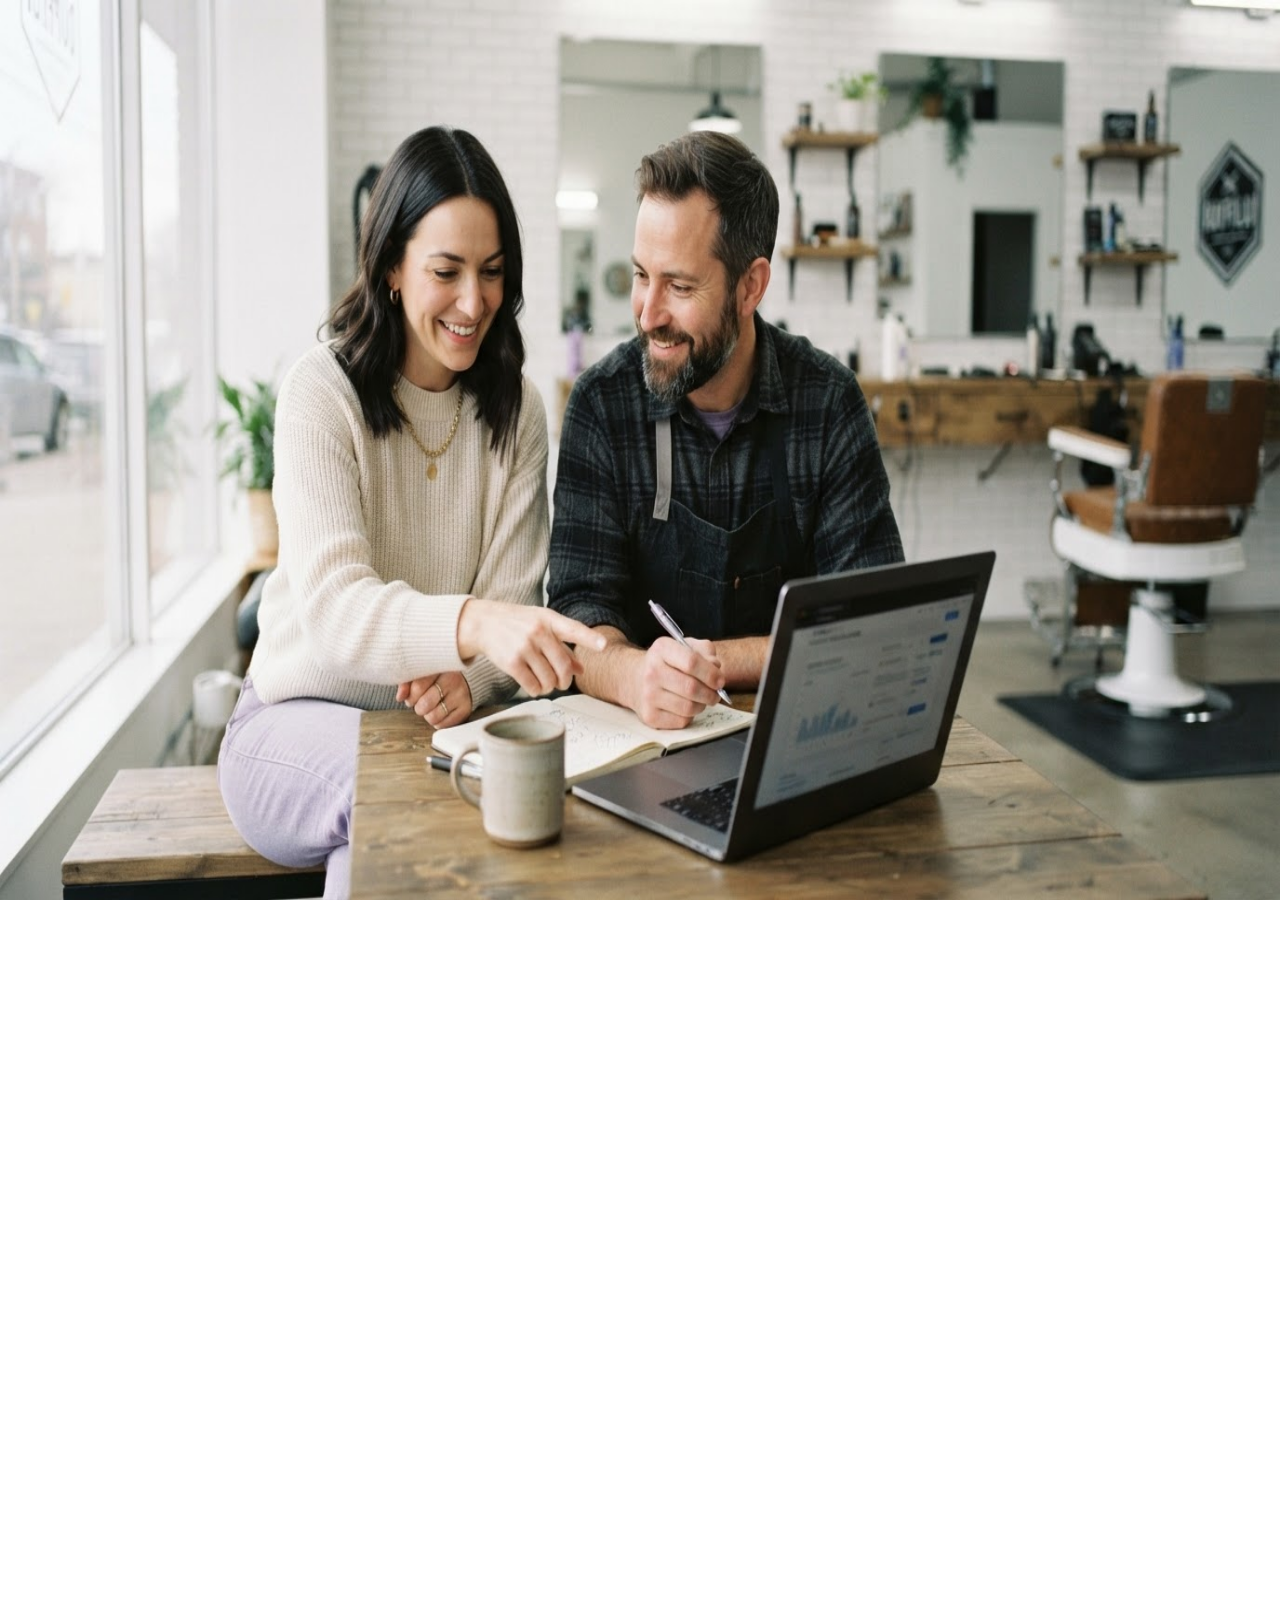
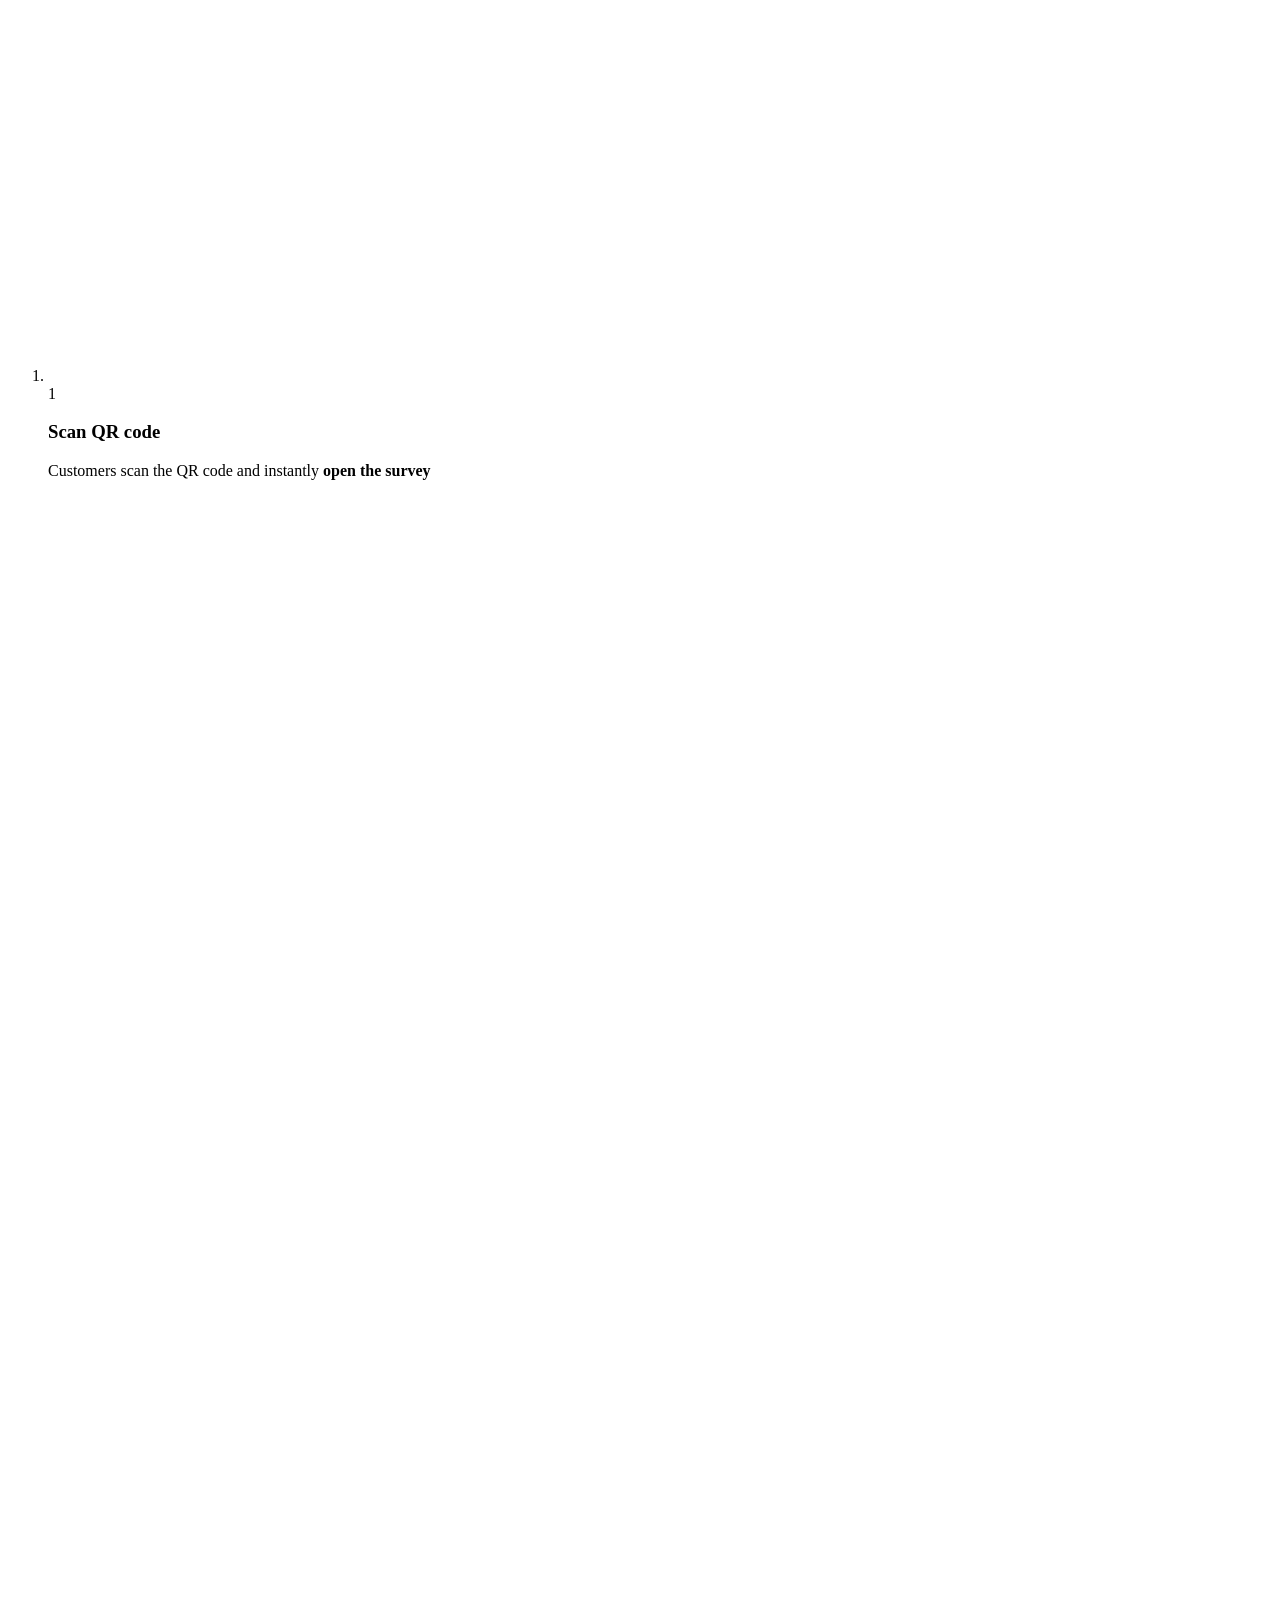
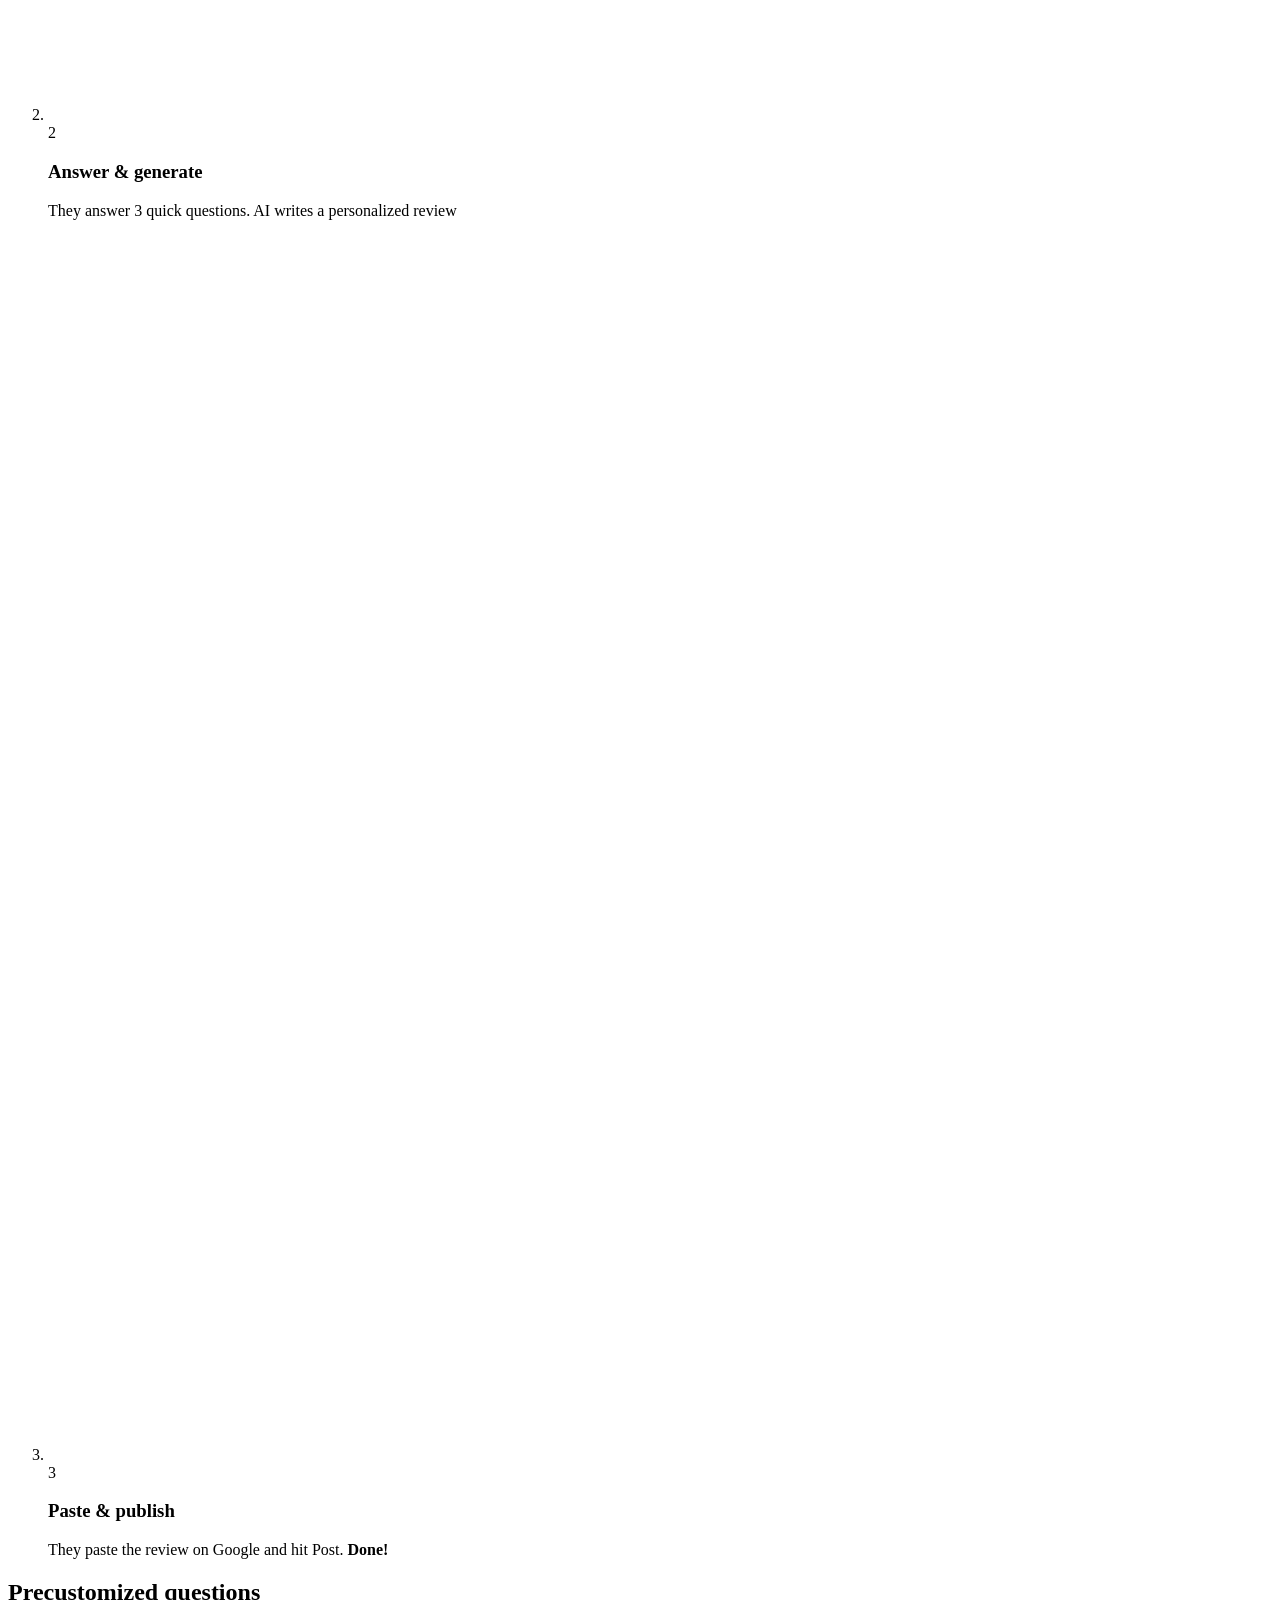
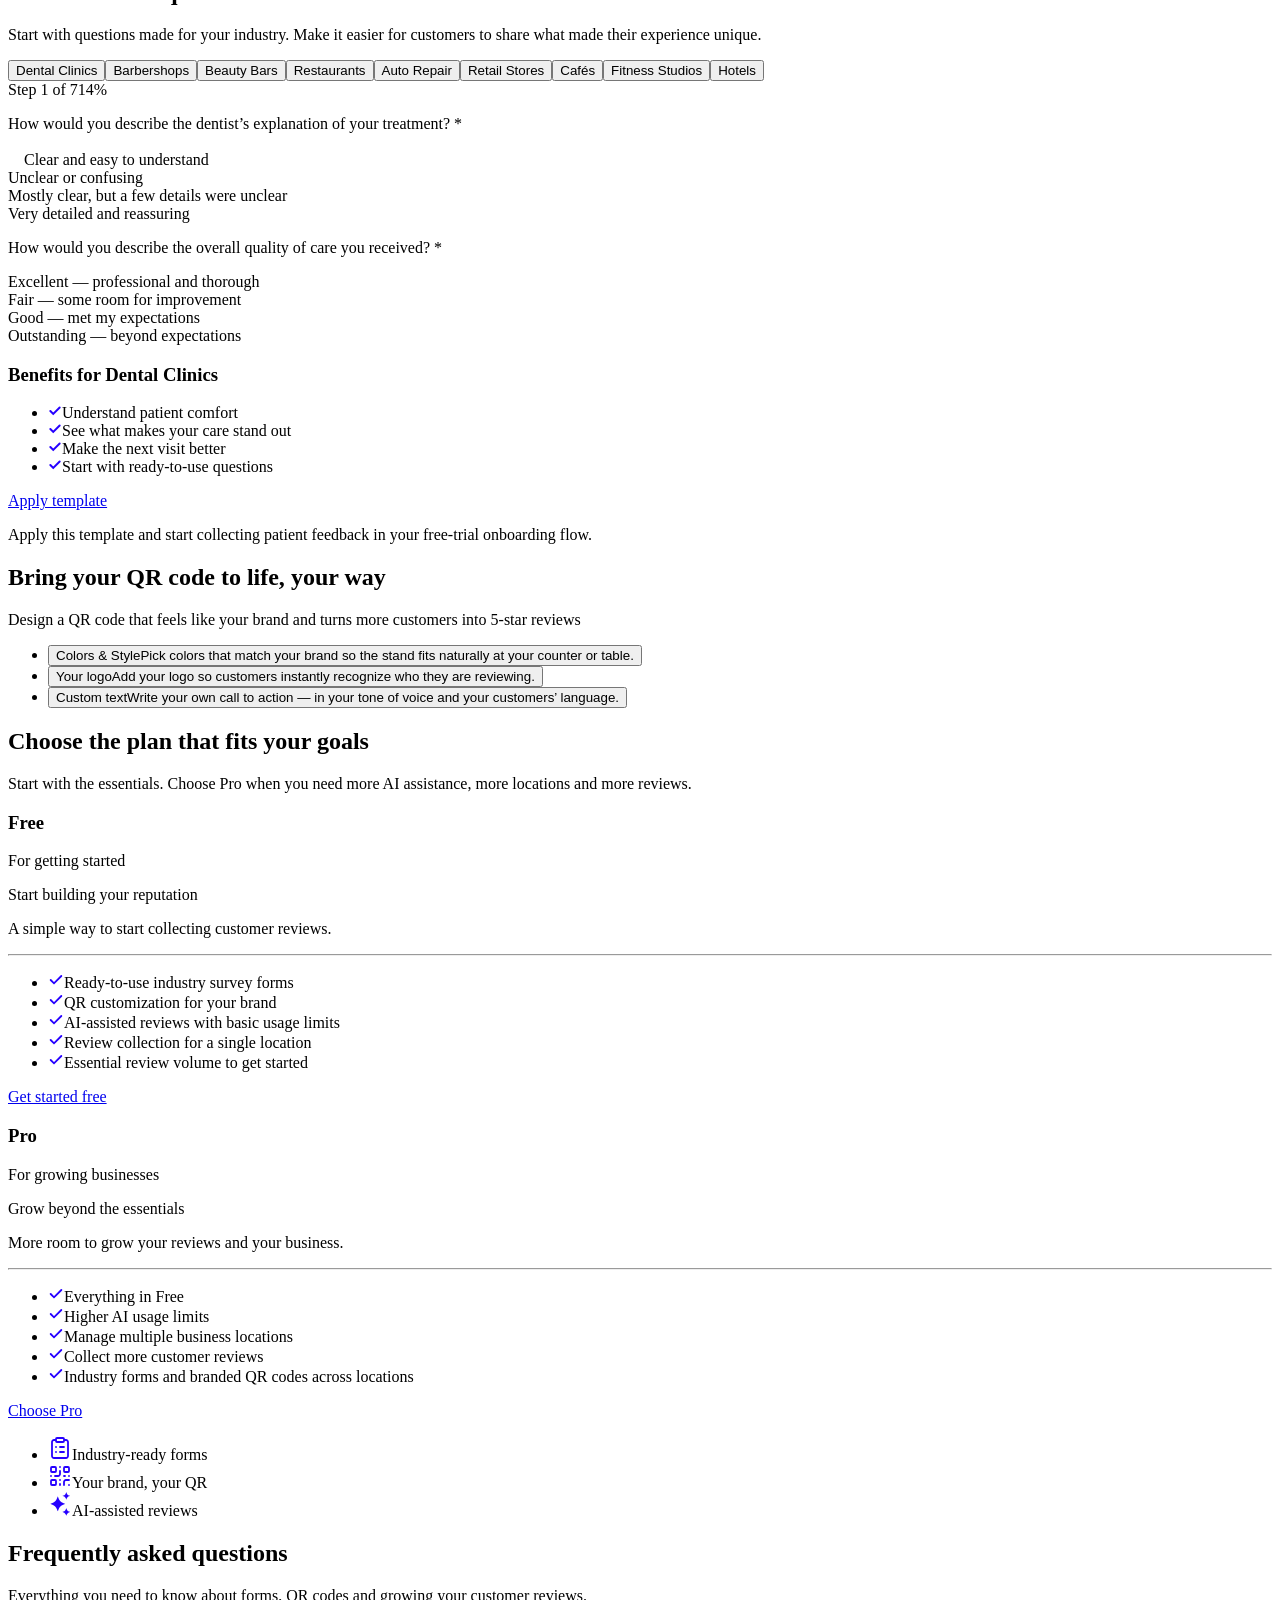
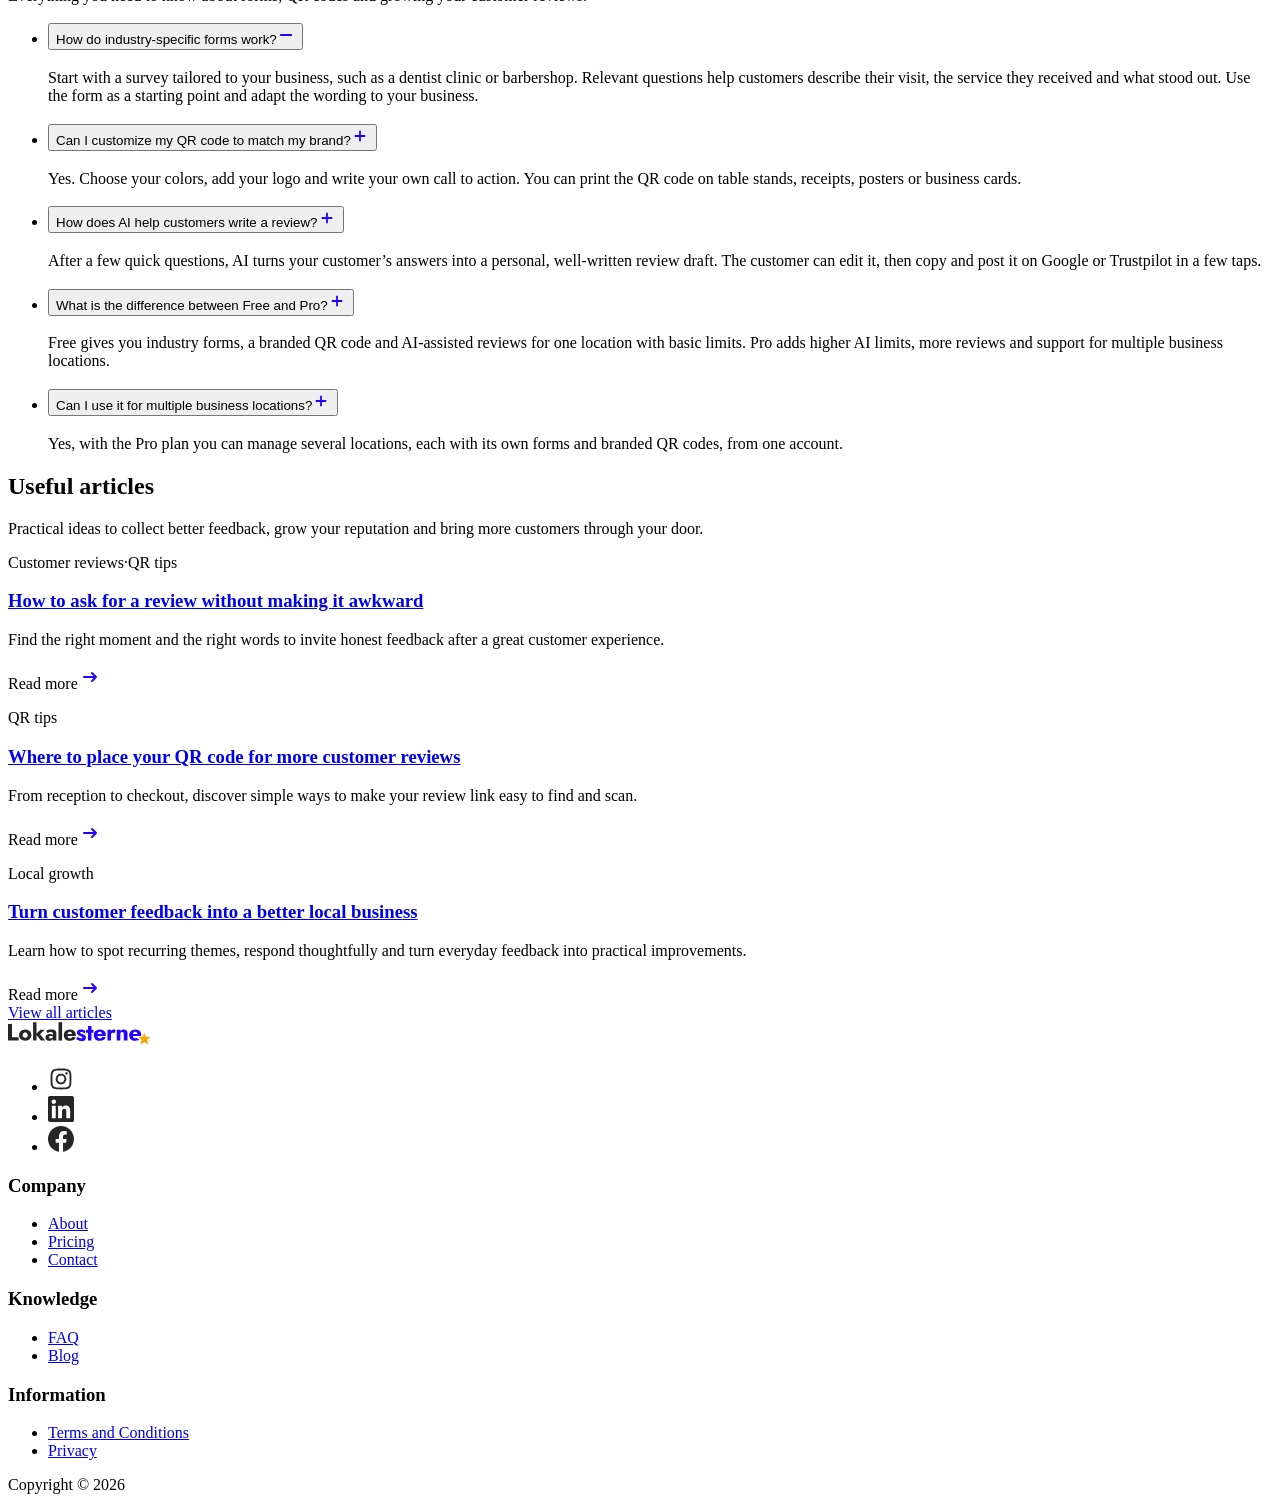
==== index.html @ c4e52bb4 "LP files" ====
<!DOCTYPE html><html lang="en" class="Y-BdPW_variable antialiased"><head><meta charSet="utf-8"/><meta name="viewport" content="width=device-width, initial-scale=1"/><link rel="preload" href="/_next/static/media/gantari_latin_ext_wght_normal-s.p.31bj7ertwudtd.woff2" as="font" crossorigin="" type="font/woff2"/><link rel="preload" href="/_next/static/media/gantari_latin_wght_normal-s.p.35v3p_kus6v_b.woff2" as="font" crossorigin="" type="font/woff2"/><link rel="preload" href="/brand/logo.svg" as="image"/><link rel="preload" as="image" href="/hero/map.png"/><link rel="preload" href="/icons/trustpilot-star.svg" as="image"/><link rel="preload" href="/icons/google.svg" as="image"/><link rel="preload" href="/hero/avatar-1.png" as="image"/><link rel="preload" href="/hero/avatar-2.png" as="image"/><link rel="preload" href="/hero/avatar-3.png" as="image"/><link rel="preload" as="image" href="/icons/check-circle.svg"/><link rel="preload" as="image" href="/icons/check.svg"/><link rel="preload" href="/icons/plan-check.svg" as="image"/><link rel="stylesheet" href="/_next/static/chunks/0r4zgagh05_kl.css" data-precedence="next"/><link rel="preload" as="script" fetchPriority="low" href="/_next/static/chunks/1pcw6gskne7pf.js"/><script src="/_next/static/chunks/1wnov70f88xjy.js" async=""></script><script src="/_next/static/chunks/2pffymnt3iag4.js" async=""></script><script src="/_next/static/chunks/0c98xzjfks9hq.js" async=""></script><script src="/_next/static/chunks/turbopack-2u1d16houkiyo.js" async=""></script><script src="/_next/static/chunks/1u296n4ru9auy.js" async=""></script><script src="/_next/static/chunks/3lvabq_16dc_w.js" async=""></script><script src="/_next/static/chunks/2dh63m3wbwcuz.js" async=""></script><link rel="preload" href="/icons/arrow-small.svg" as="image"/><link rel="preload" href="/icons/instagram.svg" as="image"/><link rel="preload" href="/icons/linkedin.svg" as="image"/><link rel="preload" href="/icons/facebook.svg" as="image"/><link rel="preload" href="/icons/clipboard-list.svg" as="image"/><link rel="preload" href="/icons/qr-code.svg" as="image"/><link rel="preload" href="/icons/ai.svg" as="image"/><link rel="preload" as="image" href="/icons/minus.svg"/><link rel="preload" as="image" href="/icons/plus.svg"/><title>LokalSterne — AI for more reviews and more customers</title><meta name="description" content="Industry-ready review forms, branded QR codes and AI-assisted reviews that help local businesses get more Google and Trustpilot reviews."/><link rel="icon" href="/favicon.ico?favicon.117ezoe8m31dk.ico" sizes="48x48" type="image/x-icon"/><meta name="next-size-adjust" content=""/><script src="/_next/static/chunks/0cz1d0mv5g_q7.js" noModule=""></script></head><body class="min-h-dvh"><div hidden=""><!--$--><!--/$--></div><header class="fixed inset-x-0 top-0 z-50 transition-[background,box-shadow] duration-300 bg-gradient-to-b from-page to-page/0"><div class="mx-auto flex h-[72px] max-w-[1440px] items-center justify-between px-4 sm:px-8 lg:h-[116px] xl:px-20"><a aria-label="LokalSterne — home" class="shrink-0" href="/"><img src="/brand/logo.svg" alt="LokalSterne" width="175" height="29" class="h-6 w-auto lg:h-[29px]"/></a><nav aria-label="Main" class="hidden items-center gap-8 lg:flex"><a href="/#features" class="text-base font-semibold text-text transition hover:text-brand">Features</a><a href="/#questionnaires" class="text-base font-semibold text-text transition hover:text-brand">Ready-to-use questionnaires</a><a href="/#pricing" class="text-base font-semibold text-text transition hover:text-brand">Pricing</a></nav><div class="hidden items-center gap-4 lg:flex"><a class="inline-flex items-center justify-center gap-1.5 rounded-full font-semibold text-base whitespace-nowrap transition focus-visible:outline-2 focus-visible:outline-offset-2 focus-visible:outline-brand bg-white text-ink hover:bg-soft h-14 px-6 " href="/#features">Learn more</a><a class="inline-flex items-center justify-center gap-1.5 rounded-full font-semibold text-base whitespace-nowrap transition focus-visible:outline-2 focus-visible:outline-offset-2 focus-visible:outline-brand bg-white text-ink hover:bg-soft h-14 px-6 !text-text" href="#callback">Request a callback</a></div><button type="button" class="grid size-11 place-items-center rounded-full bg-white lg:hidden" aria-label="Open menu" aria-expanded="false" aria-controls="mobile-menu"><span class="relative block h-3 w-5"><span class="absolute left-0 h-0.5 w-5 rounded bg-ink transition top-0"></span><span class="absolute left-0 top-[5px] h-0.5 w-5 rounded bg-ink transition "></span><span class="absolute left-0 h-0.5 w-5 rounded bg-ink transition top-[10px]"></span></span></button></div><div id="mobile-menu" hidden="" class="border-t border-line bg-page px-4 pb-6 sm:px-8 lg:hidden"><nav aria-label="Mobile" class="flex flex-col py-2"><a href="/#features" class="py-3 text-lg font-semibold text-text">Features</a><a href="/#questionnaires" class="py-3 text-lg font-semibold text-text">Ready-to-use questionnaires</a><a href="/#pricing" class="py-3 text-lg font-semibold text-text">Pricing</a></nav><div class="flex flex-col gap-3"><a class="inline-flex items-center justify-center gap-1.5 rounded-full font-semibold text-base whitespace-nowrap transition focus-visible:outline-2 focus-visible:outline-offset-2 focus-visible:outline-brand bg-brand-glow text-white shadow-[0_4px_12px_rgb(38_0_255/0.25)] hover:brightness-110 active:brightness-95 h-16 px-6 " href="/#features">Learn more</a><a class="inline-flex items-center justify-center gap-1.5 rounded-full font-semibold text-base whitespace-nowrap transition focus-visible:outline-2 focus-visible:outline-offset-2 focus-visible:outline-brand border-2 border-brand text-brand hover:bg-brand hover:text-white h-16 px-6 " href="#callback">Request a callback</a></div></div></header><main><section id="top" class="relative isolate overflow-hidden pt-[120px] pb-24 md:pt-[180px] lg:min-h-[716px] lg:pt-[269px] lg:pb-[140px]"><div class="pointer-events-none absolute top-[45px] left-1/2 -z-10 h-[810px] w-[1440px] -translate-x-1/2"><img alt="" decoding="async" data-nimg="fill" class="object-cover" style="position:absolute;height:100%;width:100%;left:0;top:0;right:0;bottom:0;color:transparent" src="/hero/map.png"/><div class="absolute inset-x-0 bottom-0 h-40 bg-gradient-to-b from-page/0 to-page"></div><span aria-hidden="true" class="absolute flex flex-col items-center drop-shadow-[0_9px_20px_rgb(0_0_0/0.15)] animate-[float_6s_ease-in-out_infinite] " style="width:54px;left:248px;top:163px;animation-delay:0s"><span class="grid place-items-center rounded-full border-white bg-page" style="width:54px;height:54px;border-width:4.6979999999999995px"><img src="/icons/trustpilot-star.svg" alt="" style="width:19px;height:19px"/></span><span class="-mt-px bg-white" style="width:16.2px;height:10.8px;clip-path:polygon(0 0, 100% 0, 50% 100%)"></span></span><span aria-hidden="true" class="absolute flex flex-col items-center drop-shadow-[0_9px_20px_rgb(0_0_0/0.15)] animate-[float_6s_ease-in-out_infinite] " style="width:58px;left:109px;top:300px;animation-delay:1.2s"><span class="grid place-items-center rounded-full border-white bg-page" style="width:58px;height:58px;border-width:5.045999999999999px"><img src="/icons/google.svg" alt="" style="width:21px;height:21px"/></span><span class="-mt-px bg-white" style="width:17.4px;height:11.600000000000001px;clip-path:polygon(0 0, 100% 0, 50% 100%)"></span></span><span aria-hidden="true" class="absolute flex flex-col items-center drop-shadow-[0_9px_20px_rgb(0_0_0/0.15)] animate-[float_6s_ease-in-out_infinite] hidden md:flex" style="width:46px;left:207px;top:469px;animation-delay:0.6s"><span class="grid place-items-center rounded-full border-white bg-page" style="width:46px;height:46px;border-width:4.002px"><img src="/icons/google.svg" alt="" style="width:17px;height:17px"/></span><span class="-mt-px bg-white" style="width:13.799999999999999px;height:9.200000000000001px;clip-path:polygon(0 0, 100% 0, 50% 100%)"></span></span><span aria-hidden="true" class="absolute flex flex-col items-center drop-shadow-[0_9px_20px_rgb(0_0_0/0.15)] animate-[float_6s_ease-in-out_infinite] " style="width:46px;left:1222px;top:250px;animation-delay:1.8s"><span class="grid place-items-center rounded-full border-white bg-page" style="width:46px;height:46px;border-width:4.002px"><img src="/icons/google.svg" alt="" style="width:17px;height:17px"/></span><span class="-mt-px bg-white" style="width:13.799999999999999px;height:9.200000000000001px;clip-path:polygon(0 0, 100% 0, 50% 100%)"></span></span><span aria-hidden="true" class="absolute flex flex-col items-center drop-shadow-[0_9px_20px_rgb(0_0_0/0.15)] animate-[float_6s_ease-in-out_infinite] " style="width:58px;left:1301px;top:381px;animation-delay:0.3s"><span class="grid place-items-center rounded-full border-white bg-page" style="width:58px;height:58px;border-width:5.045999999999999px"><img src="/icons/trustpilot-star.svg" alt="" style="width:21px;height:21px"/></span><span class="-mt-px bg-white" style="width:17.4px;height:11.600000000000001px;clip-path:polygon(0 0, 100% 0, 50% 100%)"></span></span><span aria-hidden="true" class="absolute flex flex-col items-center drop-shadow-[0_9px_20px_rgb(0_0_0/0.15)] animate-[float_6s_ease-in-out_infinite] hidden md:flex" style="width:54px;left:1214px;top:530px;animation-delay:1.5s"><span class="grid place-items-center rounded-full border-white bg-page" style="width:54px;height:54px;border-width:4.6979999999999995px"><img src="/icons/trustpilot-star.svg" alt="" style="width:19px;height:19px"/></span><span class="-mt-px bg-white" style="width:16.2px;height:10.8px;clip-path:polygon(0 0, 100% 0, 50% 100%)"></span></span></div><div class="mx-auto flex max-w-[904px] flex-col items-center gap-8 px-4 text-center md:gap-12"><div class="flex flex-col items-center gap-6 md:gap-8"><h1 class="text-[34px] leading-[1.15] font-bold tracking-[-0.02em] text-ink sm:text-5xl md:text-[64px] md:leading-[68px]"><span class="inline-flex flex-wrap items-center justify-center gap-x-3 gap-y-1 md:gap-x-4"><span>AI for <span class="text-brand">more</span></span><span class="inline-flex -space-x-2"><span class="inline-flex h-10 items-center rounded-2xl border-2 border-page bg-white pr-1.5 pl-[9px] align-middle md:h-12 md:pr-2 md:pl-[11px]"><img src="/icons/google.svg" alt="Google" class="size-[22px] md:size-[26px]"/><span class="overflow-hidden" style="--reveal-w:36px;animation:reveal-w 0.6s cubic-bezier(0.22,1,0.36,1) 0.8s both"><span class="block overflow-hidden [mask-image:linear-gradient(to_bottom,transparent,black_25%,black_75%,transparent)] ml-1 w-[30px] text-center text-sm font-bold tracking-normal text-ink" style="height:30px;padding-top:5px"><span class="flex flex-col animate-roll" style="--roll-from:-260px;animation-delay:0.9s"><span style="height:20px;line-height:20px">102</span><span style="height:20px;line-height:20px">95</span><span style="height:20px;line-height:20px">88</span><span style="height:20px;line-height:20px">65</span><span style="height:20px;line-height:20px">60</span><span style="height:20px;line-height:20px">58</span><span style="height:20px;line-height:20px">54</span><span style="height:20px;line-height:20px">48</span><span style="height:20px;line-height:20px">44</span><span style="height:20px;line-height:20px">40</span><span style="height:20px;line-height:20px">32</span><span style="height:20px;line-height:20px">28</span><span style="height:20px;line-height:20px">12</span><span style="height:20px;line-height:20px">05</span></span></span></span></span><span class="inline-flex h-10 items-center rounded-2xl border-2 border-page bg-white pr-1.5 pl-[9px] align-middle md:h-12 md:pr-2 md:pl-[11px]"><img src="/icons/trustpilot-star.svg" alt="Trustpilot" class="size-[22px] md:size-[26px]"/><span class="overflow-hidden" style="--reveal-w:36px;animation:reveal-w 0.6s cubic-bezier(0.22,1,0.36,1) 1s both"><span class="block overflow-hidden [mask-image:linear-gradient(to_bottom,transparent,black_25%,black_75%,transparent)] ml-1 w-[30px] text-center text-sm font-bold tracking-normal text-ink" style="height:30px;padding-top:5px"><span class="flex flex-col animate-roll" style="--roll-from:-260px;animation-delay:1.1s"><span style="height:20px;line-height:20px">144</span><span style="height:20px;line-height:20px">95</span><span style="height:20px;line-height:20px">88</span><span style="height:20px;line-height:20px">65</span><span style="height:20px;line-height:20px">60</span><span style="height:20px;line-height:20px">58</span><span style="height:20px;line-height:20px">54</span><span style="height:20px;line-height:20px">48</span><span style="height:20px;line-height:20px">44</span><span style="height:20px;line-height:20px">40</span><span style="height:20px;line-height:20px">32</span><span style="height:20px;line-height:20px">28</span><span style="height:20px;line-height:20px">21</span><span style="height:20px;line-height:20px">09</span></span></span></span></span></span><span class="text-brand">reviews</span></span><br/><span class="inline-flex flex-wrap items-center justify-center gap-x-[19px] gap-y-1"><span>and <span class="text-brand">more customers</span></span><span class="inline-flex h-10 items-center rounded-full bg-white p-[3px] align-middle md:h-[50px]"><img src="/hero/avatar-1.png" alt="" class="size-[34px] rounded-full border-[1.5px] border-white object-cover md:size-11 "/><img src="/hero/avatar-2.png" alt="" class="size-[34px] rounded-full border-[1.5px] border-white object-cover md:size-11 -ml-[19px] md:-ml-[25px]"/><img src="/hero/avatar-3.png" alt="" class="size-[34px] rounded-full border-[1.5px] border-white object-cover md:size-11 -ml-[19px] md:-ml-[25px]"/><span class="-ml-[19px] grid size-[34px] place-items-center rounded-full bg-white md:-ml-[25px] md:size-11"><span class="block overflow-hidden [mask-image:linear-gradient(to_bottom,transparent,black_25%,black_75%,transparent)] w-10 text-center text-[15px] font-bold tracking-normal text-ink" style="height:30px;padding-top:5px"><span class="flex flex-col animate-roll" style="--roll-from:-200px;animation-delay:1.2s"><span style="height:20px;line-height:20px">+120</span><span style="height:20px;line-height:20px">+100</span><span style="height:20px;line-height:20px">+90</span><span style="height:20px;line-height:20px">+80</span><span style="height:20px;line-height:20px">+70</span><span style="height:20px;line-height:20px">+60</span><span style="height:20px;line-height:20px">+50</span><span style="height:20px;line-height:20px">+40</span><span style="height:20px;line-height:20px">+30</span><span style="height:20px;line-height:20px">+20</span><span style="height:20px;line-height:20px">+</span></span></span></span></span></span></h1><p class="max-w-[628px] text-lg leading-[1.5] text-text md:text-xl md:leading-[30px]">Reviews on <strong class="font-bold">Google Maps, TrustPilot</strong> and other platforms are not just a rating on cards</p></div><div class="flex w-full flex-col gap-4 sm:w-auto sm:flex-row"><a class="inline-flex items-center justify-center gap-1.5 rounded-full font-semibold text-base whitespace-nowrap transition focus-visible:outline-2 focus-visible:outline-offset-2 focus-visible:outline-brand bg-brand-glow text-white shadow-[0_4px_12px_rgb(38_0_255/0.25)] hover:brightness-110 active:brightness-95 h-16 px-6 sm:w-[210px]" href="#features">Learn more</a><a class="inline-flex items-center justify-center gap-1.5 rounded-full font-semibold text-base whitespace-nowrap transition focus-visible:outline-2 focus-visible:outline-offset-2 focus-visible:outline-brand border-2 border-brand text-brand hover:bg-brand hover:text-white h-16 px-6 sm:w-[210px]" href="#callback">Request a callback</a></div></div></section><section id="features" class="relative py-8 md:py-16"><div class="mx-auto w-full max-w-[1440px] px-4 sm:px-8 xl:px-20 "><div class="rounded-[32px] bg-white p-2"><div class="flex flex-col gap-4 px-4 py-8 md:px-8 md:py-12 lg:flex-row lg:items-center lg:justify-between lg:gap-[102px]"><h2 class="text-[32px] leading-[1.2] font-bold tracking-[-0.02em] text-text md:text-[44px] md:leading-[56px] lg:max-w-[581px]">More customers with <span class="text-brand">intelligent reviews</span></h2><p class="text-lg leading-[1.5] md:text-xl md:leading-[30px] lg:max-w-[517px]">With LokalSterne, your business gets more reviews with keywords, which increases visibility on<!-- --> <strong class="font-bold">Google and Trustpilot</strong></p></div><ul class="grid gap-2 md:grid-cols-3"><li class="flex flex-col gap-2 overflow-hidden rounded-3xl bg-soft"><div class="relative aspect-[416/275] w-full"><img alt="" loading="lazy" decoding="async" data-nimg="fill" class="object-cover" style="position:absolute;height:100%;width:100%;left:0;top:0;right:0;bottom:0;color:transparent" src="/features/visibility.png"/></div><div class="flex flex-col gap-2 px-6 pt-4 pb-8 md:px-10 md:pt-6 md:pb-10"><h3 class="text-2xl leading-[34px] font-semibold tracking-[-0.02em]">More visibility</h3><p class="text-base leading-6 font-medium">More reviews improve local search presence and help businesses get discovered.</p></div></li><li class="flex flex-col gap-2 overflow-hidden rounded-3xl bg-soft"><div class="relative aspect-[416/275] w-full"><img alt="" loading="lazy" decoding="async" data-nimg="fill" class="object-cover" style="position:absolute;height:100%;width:100%;left:0;top:0;right:0;bottom:0;color:transparent" src="/features/insights.png"/></div><div class="flex flex-col gap-2 px-6 pt-4 pb-8 md:px-10 md:pt-6 md:pb-10"><h3 class="text-2xl leading-[34px] font-semibold tracking-[-0.02em]">Powerful insights</h3><p class="text-base leading-6 font-medium">Customer feedback is transformed into actionable insights that support better business</p></div></li><li class="flex flex-col gap-2 overflow-hidden rounded-3xl bg-soft"><div class="relative aspect-[416/275] w-full"><img alt="" loading="lazy" decoding="async" data-nimg="fill" class="object-cover" style="position:absolute;height:100%;width:100%;left:0;top:0;right:0;bottom:0;color:transparent" src="/features/customers.png"/></div><div class="flex flex-col gap-2 px-6 pt-4 pb-8 md:px-10 md:pt-6 md:pb-10"><h3 class="text-2xl leading-[34px] font-semibold tracking-[-0.02em]">More customers</h3><p class="text-base leading-6 font-medium">Stronger social proof builds trust and increases conversions.</p></div></li></ul></div></div></section><section class="py-12 md:py-16"><div class="mx-auto w-full max-w-[1440px] px-4 sm:px-8 xl:px-20 flex flex-col gap-10 md:gap-16"><div class="mx-auto flex max-w-[842px] flex-col items-center gap-4 text-center md:gap-6 "><h2 class="text-[32px] leading-[1.2] font-bold tracking-[-0.02em] text-text md:text-[44px] md:leading-[56px]">3 simple steps.<!-- --> <span class="text-brand">One 5-star review</span></h2><p class="max-w-[800px] text-lg leading-[1.5] md:text-xl md:leading-[30px]">From scan to published <strong class="font-bold">in seconds</strong></p></div><ol class="grid gap-6 md:grid-cols-3 lg:gap-[30px]"><li class="flex flex-col gap-2 rounded-[32px] bg-white p-2"><div class="relative aspect-[390/425] overflow-hidden rounded-3xl"><img alt="" loading="lazy" decoding="async" data-nimg="fill" class="object-cover" style="position:absolute;height:100%;width:100%;left:0;top:0;right:0;bottom:0;color:transparent" src="/steps/step-1.jpg"/></div><div class="flex items-start gap-5 p-6 lg:p-8"><span class="relative grid size-[68px] shrink-0 place-items-center"><svg viewBox="0 0 68 68" class="absolute inset-0 -rotate-90 drop-shadow-[1px_3px_4px_rgb(38_0_255/0.28)]" aria-hidden="true"><circle cx="34" cy="34" r="29" fill="white" stroke="var(--color-ring)" stroke-width="10"></circle><circle cx="34" cy="34" r="29" fill="none" stroke="var(--color-brand)" stroke-width="10" stroke-linecap="round" stroke-dasharray="60.73745796940267 182.212373908208"></circle></svg><span class="relative text-lg leading-[34px] font-semibold text-brand">1</span></span><div class="flex flex-col gap-2"><h3 class="text-2xl leading-[34px] font-semibold">Scan QR code</h3><p class="text-base leading-6 font-medium">Customers scan the QR code and instantly <strong class="font-bold">open the survey</strong></p></div></div></li><li class="flex flex-col gap-2 rounded-[32px] bg-white p-2"><div class="relative aspect-[390/425] overflow-hidden rounded-3xl"><img alt="" loading="lazy" decoding="async" data-nimg="fill" class="object-cover" style="position:absolute;height:100%;width:100%;left:0;top:0;right:0;bottom:0;color:transparent" src="/steps/step-2.jpg"/></div><div class="flex items-start gap-5 p-6 lg:p-8"><span class="relative grid size-[68px] shrink-0 place-items-center"><svg viewBox="0 0 68 68" class="absolute inset-0 -rotate-90 drop-shadow-[1px_3px_4px_rgb(38_0_255/0.28)]" aria-hidden="true"><circle cx="34" cy="34" r="29" fill="white" stroke="var(--color-ring)" stroke-width="10"></circle><circle cx="34" cy="34" r="29" fill="none" stroke="var(--color-brand)" stroke-width="10" stroke-linecap="round" stroke-dasharray="121.47491593880534 182.212373908208"></circle></svg><span class="relative text-lg leading-[34px] font-semibold text-brand">2</span></span><div class="flex flex-col gap-2"><h3 class="text-2xl leading-[34px] font-semibold">Answer &amp; generate</h3><p class="text-base leading-6 font-medium">They answer 3 quick questions. AI writes a personalized review</p></div></div></li><li class="flex flex-col gap-2 rounded-[32px] bg-white p-2"><div class="relative aspect-[390/425] overflow-hidden rounded-3xl"><img alt="" loading="lazy" decoding="async" data-nimg="fill" class="object-cover" style="position:absolute;height:100%;width:100%;left:0;top:0;right:0;bottom:0;color:transparent" src="/steps/step-3.jpg"/></div><div class="flex items-start gap-5 p-6 lg:p-8"><span class="relative grid size-[68px] shrink-0 place-items-center"><svg viewBox="0 0 68 68" class="absolute inset-0 -rotate-90 drop-shadow-[1px_3px_4px_rgb(38_0_255/0.28)]" aria-hidden="true"><circle cx="34" cy="34" r="29" fill="white" stroke="var(--color-ring)" stroke-width="10"></circle><circle cx="34" cy="34" r="29" fill="none" stroke="var(--color-brand)" stroke-width="10" stroke-linecap="round" stroke-dasharray="182.21237390820798 182.212373908208"></circle></svg><span class="relative text-lg leading-[34px] font-semibold text-brand">3</span></span><div class="flex flex-col gap-2"><h3 class="text-2xl leading-[34px] font-semibold">Paste &amp; publish</h3><p class="text-base leading-6 font-medium">They paste the review on Google and hit Post. <strong class="font-bold">Done!</strong></p></div></div></li></ol></div></section><section id="questionnaires" class="py-12 md:py-16"><div class="mx-auto w-full max-w-[1440px] px-4 sm:px-8 xl:px-20 flex flex-col gap-10 md:gap-16"><div class="mx-auto flex max-w-[842px] flex-col items-center gap-4 text-center md:gap-6 "><h2 class="text-[32px] leading-[1.2] font-bold tracking-[-0.02em] text-text md:text-[44px] md:leading-[56px]">Precustomized<!-- --> <span class="text-brand">questions</span></h2><p class="max-w-[800px] text-lg leading-[1.5] md:text-xl md:leading-[30px]">Start with questions made for your industry. Make it easier for customers to share what made their experience unique.</p></div><div class="flex flex-col gap-6 lg:flex-row lg:gap-[30px]"><div role="tablist" aria-label="Industry" class="flex shrink-0 gap-1 overflow-x-auto rounded-[32px] bg-white p-2 [scrollbar-width:none] lg:w-[406px] lg:flex-col lg:gap-0"><button role="tab" id="tab-dental" aria-selected="true" aria-controls="industry-panel" class="relative flex shrink-0 items-center gap-3 rounded-3xl p-4 text-left text-[15px] font-semibold transition lg:p-6 bg-soft"><span class="grid size-10 place-items-center rounded-xl transition bg-brand text-white"><span aria-hidden="true" class="icon " style="width:24px;height:24px;--icon:url(/industries/dental.svg)"></span></span><span class="whitespace-nowrap lg:flex-1">Dental Clinics</span><span class="absolute top-7 right-0 hidden h-8 w-1 rounded-xl bg-brand lg:block"></span></button><button role="tab" id="tab-barbershops" aria-selected="false" aria-controls="industry-panel" class="relative flex shrink-0 items-center gap-3 rounded-3xl p-4 text-left text-[15px] font-semibold transition lg:p-6 hover:bg-soft/60"><span class="grid size-10 place-items-center rounded-xl transition bg-soft text-brand"><span aria-hidden="true" class="icon " style="width:24px;height:24px;--icon:url(/industries/barbershops.svg)"></span></span><span class="whitespace-nowrap lg:flex-1">Barbershops</span></button><button role="tab" id="tab-beauty" aria-selected="false" aria-controls="industry-panel" class="relative flex shrink-0 items-center gap-3 rounded-3xl p-4 text-left text-[15px] font-semibold transition lg:p-6 hover:bg-soft/60"><span class="grid size-10 place-items-center rounded-xl transition bg-soft text-brand"><span aria-hidden="true" class="icon " style="width:24px;height:24px;--icon:url(/industries/beauty.svg)"></span></span><span class="whitespace-nowrap lg:flex-1">Beauty Bars</span></button><button role="tab" id="tab-restaurants" aria-selected="false" aria-controls="industry-panel" class="relative flex shrink-0 items-center gap-3 rounded-3xl p-4 text-left text-[15px] font-semibold transition lg:p-6 hover:bg-soft/60"><span class="grid size-10 place-items-center rounded-xl transition bg-soft text-brand"><span aria-hidden="true" class="icon " style="width:24px;height:24px;--icon:url(/industries/restaurants.svg)"></span></span><span class="whitespace-nowrap lg:flex-1">Restaurants</span></button><button role="tab" id="tab-auto" aria-selected="false" aria-controls="industry-panel" class="relative flex shrink-0 items-center gap-3 rounded-3xl p-4 text-left text-[15px] font-semibold transition lg:p-6 hover:bg-soft/60"><span class="grid size-10 place-items-center rounded-xl transition bg-soft text-brand"><span aria-hidden="true" class="icon " style="width:24px;height:24px;--icon:url(/industries/auto.svg)"></span></span><span class="whitespace-nowrap lg:flex-1">Auto Repair</span></button><button role="tab" id="tab-retail" aria-selected="false" aria-controls="industry-panel" class="relative flex shrink-0 items-center gap-3 rounded-3xl p-4 text-left text-[15px] font-semibold transition lg:p-6 hover:bg-soft/60"><span class="grid size-10 place-items-center rounded-xl transition bg-soft text-brand"><span aria-hidden="true" class="icon " style="width:24px;height:24px;--icon:url(/industries/retail.svg)"></span></span><span class="whitespace-nowrap lg:flex-1">Retail Stores</span></button><button role="tab" id="tab-cafes" aria-selected="false" aria-controls="industry-panel" class="relative flex shrink-0 items-center gap-3 rounded-3xl p-4 text-left text-[15px] font-semibold transition lg:p-6 hover:bg-soft/60"><span class="grid size-10 place-items-center rounded-xl transition bg-soft text-brand"><span aria-hidden="true" class="icon " style="width:24px;height:24px;--icon:url(/industries/cafes.svg)"></span></span><span class="whitespace-nowrap lg:flex-1">Cafés</span></button><button role="tab" id="tab-fitness" aria-selected="false" aria-controls="industry-panel" class="relative flex shrink-0 items-center gap-3 rounded-3xl p-4 text-left text-[15px] font-semibold transition lg:p-6 hover:bg-soft/60"><span class="grid size-10 place-items-center rounded-xl transition bg-soft text-brand"><span aria-hidden="true" class="icon " style="width:24px;height:24px;--icon:url(/industries/fitness.svg)"></span></span><span class="whitespace-nowrap lg:flex-1">Fitness Studios</span></button><button role="tab" id="tab-hotels" aria-selected="false" aria-controls="industry-panel" class="relative flex shrink-0 items-center gap-3 rounded-3xl p-4 text-left text-[15px] font-semibold transition lg:p-6 hover:bg-soft/60"><span class="grid size-10 place-items-center rounded-xl transition bg-soft text-brand"><span aria-hidden="true" class="icon " style="width:24px;height:24px;--icon:url(/industries/hotels.svg)"></span></span><span class="whitespace-nowrap lg:flex-1">Hotels</span></button></div><div id="industry-panel" role="tabpanel" aria-labelledby="tab-dental" class="flex min-w-0 flex-1 flex-col gap-2 rounded-[32px] bg-dark p-2"><div class="relative max-h-[439px] animate-fade-up overflow-hidden rounded-3xl border border-dark-line bg-dark p-5 md:p-8" aria-hidden="true"><div class="flex items-center justify-between text-sm leading-5"><span class="font-medium text-neutral-300">Step 1 of 7</span><span class="text-neutral-500">14%</span></div><div class="mt-2 h-2 overflow-hidden rounded-full bg-dark-line"><div class="h-full w-[11%] bg-brand"></div></div><div class="mt-8"><p class="mb-4 text-sm leading-[17.5px] font-semibold text-white">How would you describe the dentist’s explanation of your treatment?<!-- --> <span class="text-[#fb2c36]">*</span></p><div class="grid gap-2 sm:grid-cols-2"><div class="flex min-h-[60px] items-center gap-4 rounded-lg border-2 p-4 text-base leading-6 font-medium text-neutral-100 border-success bg-[#0d542b]/20 shadow-[0_2px_4px_-2px_rgb(0_0_0/0.1),0_4px_6px_-1px_rgb(0_0_0/0.1)]"><span class="grid size-6 shrink-0 place-items-center rounded-full border-2 border-success bg-success"><img src="/icons/check-circle.svg" alt="" class="size-4"/></span><span class="max-w-[211px]">Clear and easy to understand</span></div><div class="flex min-h-[60px] items-center gap-4 rounded-lg border-2 p-4 text-base leading-6 font-medium text-neutral-100 border-dark-border bg-dark"><span class="grid size-6 shrink-0 place-items-center rounded-full border-2 border-dark-border"></span><span class="max-w-[211px]">Unclear or confusing</span></div><div class="flex min-h-[60px] items-center gap-4 rounded-lg border-2 p-4 text-base leading-6 font-medium text-neutral-100 border-dark-border bg-dark"><span class="grid size-6 shrink-0 place-items-center rounded-full border-2 border-dark-border"></span><span class="max-w-[211px]">Mostly clear, but a few details were unclear</span></div><div class="flex min-h-[60px] items-center gap-4 rounded-lg border-2 p-4 text-base leading-6 font-medium text-neutral-100 border-dark-border bg-dark"><span class="grid size-6 shrink-0 place-items-center rounded-full border-2 border-dark-border"></span><span class="max-w-[211px]">Very detailed and reassuring</span></div></div></div><div class="mt-6"><p class="mb-4 text-sm leading-[17.5px] font-semibold text-white">How would you describe the overall quality of care you received?<!-- --> <span class="text-[#fb2c36]">*</span></p><div class="grid gap-2 sm:grid-cols-2"><div class="flex min-h-[60px] items-center gap-4 rounded-lg border-2 p-4 text-base leading-6 font-medium text-neutral-100 border-dark-border bg-dark"><span class="grid size-6 shrink-0 place-items-center rounded-full border-2 border-dark-border"></span><span class="max-w-[211px]">Excellent — professional and thorough</span></div><div class="flex min-h-[60px] items-center gap-4 rounded-lg border-2 p-4 text-base leading-6 font-medium text-neutral-100 border-dark-border bg-dark"><span class="grid size-6 shrink-0 place-items-center rounded-full border-2 border-dark-border"></span><span class="max-w-[211px]">Fair — some room for improvement</span></div><div class="flex min-h-[60px] items-center gap-4 rounded-lg border-2 p-4 text-base leading-6 font-medium text-neutral-100 border-dark-border bg-dark"><span class="grid size-6 shrink-0 place-items-center rounded-full border-2 border-dark-border"></span><span class="max-w-[211px]">Good — met my expectations</span></div><div class="flex min-h-[60px] items-center gap-4 rounded-lg border-2 p-4 text-base leading-6 font-medium text-neutral-100 border-dark-border bg-dark"><span class="grid size-6 shrink-0 place-items-center rounded-full border-2 border-dark-border"></span><span class="max-w-[211px]">Outstanding — beyond expectations</span></div></div></div><div class="pointer-events-none absolute inset-x-0 bottom-0 h-[70%] bg-gradient-to-b from-dark/0 to-dark"></div></div><div class="relative overflow-hidden rounded-3xl bg-soft p-6 md:p-8"><img alt="" loading="lazy" decoding="async" data-nimg="fill" class="hidden object-cover object-right sm:block" style="position:absolute;height:100%;width:100%;left:0;top:0;right:0;bottom:0;color:transparent" src="/questions/benefits-bg.jpg"/><div class="absolute inset-0 hidden bg-gradient-to-r from-soft via-soft/70 to-soft/0 sm:block"></div><div class="relative flex max-w-[319px] animate-fade-up flex-col gap-6"><div class="flex flex-col gap-4"><h3 class="text-[22px] leading-[1.15] font-semibold">Benefits for <!-- -->Dental Clinics</h3><ul class="flex flex-col gap-3"><li class="flex items-center gap-3 text-sm font-medium"><img src="/icons/check.svg" alt="" class="size-3.5"/>Understand patient comfort</li><li class="flex items-center gap-3 text-sm font-medium"><img src="/icons/check.svg" alt="" class="size-3.5"/>See what makes your care stand out</li><li class="flex items-center gap-3 text-sm font-medium"><img src="/icons/check.svg" alt="" class="size-3.5"/>Make the next visit better</li><li class="flex items-center gap-3 text-sm font-medium"><img src="/icons/check.svg" alt="" class="size-3.5"/>Start with ready-to-use questions</li></ul></div><div class="flex flex-col gap-3"><a class="inline-flex items-center justify-center gap-1.5 rounded-full font-semibold text-base whitespace-nowrap transition focus-visible:outline-2 focus-visible:outline-offset-2 focus-visible:outline-brand bg-brand-glow text-white shadow-[0_4px_12px_rgb(38_0_255/0.25)] hover:brightness-110 active:brightness-95 h-16 px-6 w-full" href="#pricing">Apply template<span aria-hidden="true" class="icon " style="width:24px;height:24px;--icon:url(/icons/arrow-right.svg)"></span></a><p class="text-xs leading-[1.4] text-muted">Apply this template and start collecting <!-- -->patient<!-- --> feedback in your free-trial onboarding flow.</p></div></div></div></div></div></div></section><section class="py-12 md:py-16"><div class="mx-auto w-full max-w-[1440px] px-4 sm:px-8 xl:px-20 flex flex-col gap-10 md:gap-16"><div class="mx-auto flex max-w-[842px] flex-col items-center gap-4 text-center md:gap-6 "><h2 class="text-[32px] leading-[1.2] font-bold tracking-[-0.02em] text-text md:text-[44px] md:leading-[56px]">Bring your QR code to life,<!-- --> <span class="text-brand">your way</span></h2><p class="max-w-[800px] text-lg leading-[1.5] md:text-xl md:leading-[30px]">Design a QR code that feels like your brand and turns more customers into 5-star reviews</p></div><div class="grid gap-6 lg:grid-cols-2 lg:gap-[30px]"><div class="relative aspect-[625/662] overflow-hidden rounded-[32px] bg-white"><img alt="QR code stand with your logo and call to action" loading="lazy" decoding="async" data-nimg="fill" class="object-cover" style="position:absolute;height:100%;width:100%;left:0;top:0;right:0;bottom:0;color:transparent" src="/qr/default.jpg"/><img alt="" loading="lazy" decoding="async" data-nimg="fill" class="object-cover transition-opacity duration-500 opacity-0" style="position:absolute;height:100%;width:100%;left:0;top:0;right:0;bottom:0;color:transparent" src="/qr/colors.jpg"/><img alt="" loading="lazy" decoding="async" data-nimg="fill" class="object-cover transition-opacity duration-500 opacity-0" style="position:absolute;height:100%;width:100%;left:0;top:0;right:0;bottom:0;color:transparent" src="/qr/logo.jpg"/><img alt="" loading="lazy" decoding="async" data-nimg="fill" class="object-cover transition-opacity duration-500 opacity-0" style="position:absolute;height:100%;width:100%;left:0;top:0;right:0;bottom:0;color:transparent" src="/qr/text.jpg"/></div><ul class="flex flex-col gap-2 rounded-[32px] bg-white p-2"><li class="flex-1"><button type="button" aria-pressed="false" class="relative flex h-full w-full flex-col justify-center gap-4 rounded-3xl p-6 text-left transition md:p-10 hover:bg-soft/50"><span class="absolute top-1/2 left-0 h-8 w-1 -translate-y-1/2 rounded-xl bg-brand transition-opacity opacity-0"></span><span class="flex items-center gap-3 text-2xl leading-[34px] font-semibold"><span aria-hidden="true" class="icon text-brand" style="width:32px;height:32px;--icon:url(/icons/palette.svg)"></span>Colors &amp; Style</span><span class="text-base leading-6 font-medium">Pick colors that match your brand so the stand fits naturally at your counter or table.</span></button></li><li class="flex-1"><button type="button" aria-pressed="false" class="relative flex h-full w-full flex-col justify-center gap-4 rounded-3xl p-6 text-left transition md:p-10 hover:bg-soft/50"><span class="absolute top-1/2 left-0 h-8 w-1 -translate-y-1/2 rounded-xl bg-brand transition-opacity opacity-0"></span><span class="flex items-center gap-3 text-2xl leading-[34px] font-semibold"><span aria-hidden="true" class="icon text-brand" style="width:32px;height:32px;--icon:url(/icons/image-gallery.svg)"></span>Your logo</span><span class="text-base leading-6 font-medium">Add your logo so customers instantly recognize who they are reviewing.</span></button></li><li class="flex-1"><button type="button" aria-pressed="false" class="relative flex h-full w-full flex-col justify-center gap-4 rounded-3xl p-6 text-left transition md:p-10 hover:bg-soft/50"><span class="absolute top-1/2 left-0 h-8 w-1 -translate-y-1/2 rounded-xl bg-brand transition-opacity opacity-0"></span><span class="flex items-center gap-3 text-2xl leading-[34px] font-semibold"><span aria-hidden="true" class="icon text-brand" style="width:32px;height:32px;--icon:url(/icons/text-size.svg)"></span>Custom text</span><span class="text-base leading-6 font-medium">Write your own call to action — in your tone of voice and your customers’ language.</span></button></li></ul></div></div></section><section id="pricing" class="py-12 md:py-16"><div class="mx-auto w-full max-w-[1440px] px-4 sm:px-8 xl:px-20 flex flex-col gap-10 md:gap-16"><div class="mx-auto flex max-w-[842px] flex-col items-center gap-4 text-center md:gap-6 "><h2 class="text-[32px] leading-[1.2] font-bold tracking-[-0.02em] text-text md:text-[44px] md:leading-[56px]">Choose the plan that fits<!-- --> <span class="text-brand">your goals</span></h2><p class="max-w-[800px] text-lg leading-[1.5] md:text-xl md:leading-[30px]">Start with the essentials. Choose Pro when you need more AI assistance, more locations and more reviews.</p></div><div class="grid gap-6 lg:grid-cols-2"><article class="flex flex-col gap-8 rounded-[32px] p-6 md:p-10 bg-white"><div class="flex items-center justify-between gap-4"><h3 class="text-[32px] font-bold">Free</h3><span class="rounded-full px-4 py-2 text-sm font-semibold bg-soft text-muted">For getting started</span></div><div class="flex flex-col gap-3"><p class="text-2xl leading-[1.2] font-semibold md:text-[28px]">Start building your reputation</p><p class="text-lg leading-[1.5] text-muted">A simple way to start collecting customer reviews.</p></div><hr class="border-line"/><ul class="flex flex-1 flex-col gap-5"><li class="flex items-start gap-3 text-base leading-[1.4] md:text-lg"><span class="grid size-6 shrink-0 place-items-center rounded-full bg-soft"><img src="/icons/plan-check.svg" alt="" class="size-4"/></span>Ready-to-use industry survey forms</li><li class="flex items-start gap-3 text-base leading-[1.4] md:text-lg"><span class="grid size-6 shrink-0 place-items-center rounded-full bg-soft"><img src="/icons/plan-check.svg" alt="" class="size-4"/></span>QR customization for your brand</li><li class="flex items-start gap-3 text-base leading-[1.4] md:text-lg"><span class="grid size-6 shrink-0 place-items-center rounded-full bg-soft"><img src="/icons/plan-check.svg" alt="" class="size-4"/></span>AI-assisted reviews with basic usage limits</li><li class="flex items-start gap-3 text-base leading-[1.4] md:text-lg"><span class="grid size-6 shrink-0 place-items-center rounded-full bg-soft"><img src="/icons/plan-check.svg" alt="" class="size-4"/></span>Review collection for a single location</li><li class="flex items-start gap-3 text-base leading-[1.4] md:text-lg"><span class="grid size-6 shrink-0 place-items-center rounded-full bg-soft"><img src="/icons/plan-check.svg" alt="" class="size-4"/></span>Essential review volume to get started</li></ul><a class="inline-flex items-center justify-center gap-1.5 rounded-full font-semibold text-base whitespace-nowrap transition focus-visible:outline-2 focus-visible:outline-offset-2 focus-visible:outline-brand border-2 border-brand text-brand hover:bg-brand hover:text-white h-16 px-6 w-full" href="#contact">Get started free<span aria-hidden="true" class="icon " style="width:24px;height:24px;--icon:url(/icons/arrow-right.svg)"></span></a></article><article class="flex flex-col gap-8 rounded-[32px] p-6 md:p-10 border-2 border-brand bg-soft"><div class="flex items-center justify-between gap-4"><h3 class="text-[32px] font-bold">Pro</h3><span class="rounded-full px-4 py-2 text-sm font-semibold bg-brand text-white">For growing businesses</span></div><div class="flex flex-col gap-3"><p class="text-2xl leading-[1.2] font-semibold md:text-[28px]">Grow beyond the essentials</p><p class="text-lg leading-[1.5] text-muted">More room to grow your reviews and your business.</p></div><hr class="border-line"/><ul class="flex flex-1 flex-col gap-5"><li class="flex items-start gap-3 text-base leading-[1.4] md:text-lg"><span class="grid size-6 shrink-0 place-items-center rounded-full bg-white"><img src="/icons/plan-check.svg" alt="" class="size-4"/></span>Everything in Free</li><li class="flex items-start gap-3 text-base leading-[1.4] md:text-lg"><span class="grid size-6 shrink-0 place-items-center rounded-full bg-white"><img src="/icons/plan-check.svg" alt="" class="size-4"/></span>Higher AI usage limits</li><li class="flex items-start gap-3 text-base leading-[1.4] md:text-lg"><span class="grid size-6 shrink-0 place-items-center rounded-full bg-white"><img src="/icons/plan-check.svg" alt="" class="size-4"/></span>Manage multiple business locations</li><li class="flex items-start gap-3 text-base leading-[1.4] md:text-lg"><span class="grid size-6 shrink-0 place-items-center rounded-full bg-white"><img src="/icons/plan-check.svg" alt="" class="size-4"/></span>Collect more customer reviews</li><li class="flex items-start gap-3 text-base leading-[1.4] md:text-lg"><span class="grid size-6 shrink-0 place-items-center rounded-full bg-white"><img src="/icons/plan-check.svg" alt="" class="size-4"/></span>Industry forms and branded QR codes across locations</li></ul><a class="inline-flex items-center justify-center gap-1.5 rounded-full font-semibold text-base whitespace-nowrap transition focus-visible:outline-2 focus-visible:outline-offset-2 focus-visible:outline-brand bg-brand-glow text-white shadow-[0_4px_12px_rgb(38_0_255/0.25)] hover:brightness-110 active:brightness-95 h-16 px-6 w-full" href="#contact">Choose Pro<span aria-hidden="true" class="icon " style="width:24px;height:24px;--icon:url(/icons/arrow-right.svg)"></span></a></article></div><ul class="flex flex-wrap items-center justify-center gap-x-12 gap-y-4 text-base text-muted"><li class="flex items-center gap-3"><img src="/icons/clipboard-list.svg" alt="" class="size-6"/>Industry-ready forms</li><li class="flex items-center gap-3"><img src="/icons/qr-code.svg" alt="" class="size-6"/>Your brand, your QR</li><li class="flex items-center gap-3"><img src="/icons/ai.svg" alt="" class="size-6"/>AI-assisted reviews</li></ul></div></section><section id="faq" class="py-12 md:py-16"><div class="mx-auto w-full max-w-[1440px] px-4 sm:px-8 xl:px-20 flex flex-col gap-10 md:gap-16"><div class="mx-auto flex max-w-[842px] flex-col items-center gap-4 text-center md:gap-6 "><h2 class="text-[32px] leading-[1.2] font-bold tracking-[-0.02em] text-text md:text-[44px] md:leading-[56px]">Frequently asked<!-- --> <span class="text-brand">questions</span></h2><p class="max-w-[800px] text-lg leading-[1.5] md:text-xl md:leading-[30px]">Everything you need to know about forms, QR codes and growing your customer reviews.</p></div><ul class="mx-auto flex w-full max-w-[844px] flex-col gap-4"><li class="rounded-3xl bg-white"><h3><button type="button" id="faq-q-0" aria-expanded="true" aria-controls="faq-a-0" class="flex w-full items-center justify-between gap-6 p-6 text-left transition-[padding] pb-3 md:pb-3 text-lg leading-[1.3] font-semibold md:p-8 md:text-[22px]">How do industry-specific forms work?<span class="grid size-8 shrink-0 place-items-center rounded-full bg-soft"><img src="/icons/minus.svg" alt="" class="size-[18px]"/></span></button></h3><div id="faq-a-0" role="region" aria-labelledby="faq-q-0" class="grid transition-[grid-template-rows] duration-300 grid-rows-[1fr]"><div class="overflow-hidden"><p class="px-6 pb-6 text-base leading-[1.5] text-muted md:px-8 md:pb-8 md:text-lg">Start with a survey tailored to your business, such as a dentist clinic or barbershop. Relevant questions help customers describe their visit, the service they received and what stood out. Use the form as a starting point and adapt the wording to your business.</p></div></div></li><li class="rounded-3xl bg-white"><h3><button type="button" id="faq-q-1" aria-expanded="false" aria-controls="faq-a-1" class="flex w-full items-center justify-between gap-6 p-6 text-left transition-[padding]  text-lg leading-[1.3] font-semibold md:p-8 md:text-[22px]">Can I customize my QR code to match my brand?<span class="grid size-8 shrink-0 place-items-center rounded-full bg-soft"><img src="/icons/plus.svg" alt="" class="size-[18px]"/></span></button></h3><div id="faq-a-1" role="region" aria-labelledby="faq-q-1" class="grid transition-[grid-template-rows] duration-300 grid-rows-[0fr]"><div class="overflow-hidden"><p class="px-6 pb-6 text-base leading-[1.5] text-muted md:px-8 md:pb-8 md:text-lg">Yes. Choose your colors, add your logo and write your own call to action. You can print the QR code on table stands, receipts, posters or business cards.</p></div></div></li><li class="rounded-3xl bg-white"><h3><button type="button" id="faq-q-2" aria-expanded="false" aria-controls="faq-a-2" class="flex w-full items-center justify-between gap-6 p-6 text-left transition-[padding]  text-lg leading-[1.3] font-semibold md:p-8 md:text-[22px]">How does AI help customers write a review?<span class="grid size-8 shrink-0 place-items-center rounded-full bg-soft"><img src="/icons/plus.svg" alt="" class="size-[18px]"/></span></button></h3><div id="faq-a-2" role="region" aria-labelledby="faq-q-2" class="grid transition-[grid-template-rows] duration-300 grid-rows-[0fr]"><div class="overflow-hidden"><p class="px-6 pb-6 text-base leading-[1.5] text-muted md:px-8 md:pb-8 md:text-lg">After a few quick questions, AI turns your customer’s answers into a personal, well-written review draft. The customer can edit it, then copy and post it on Google or Trustpilot in a few taps.</p></div></div></li><li class="rounded-3xl bg-white"><h3><button type="button" id="faq-q-3" aria-expanded="false" aria-controls="faq-a-3" class="flex w-full items-center justify-between gap-6 p-6 text-left transition-[padding]  text-lg leading-[1.3] font-semibold md:p-8 md:text-[22px]">What is the difference between Free and Pro?<span class="grid size-8 shrink-0 place-items-center rounded-full bg-soft"><img src="/icons/plus.svg" alt="" class="size-[18px]"/></span></button></h3><div id="faq-a-3" role="region" aria-labelledby="faq-q-3" class="grid transition-[grid-template-rows] duration-300 grid-rows-[0fr]"><div class="overflow-hidden"><p class="px-6 pb-6 text-base leading-[1.5] text-muted md:px-8 md:pb-8 md:text-lg">Free gives you industry forms, a branded QR code and AI-assisted reviews for one location with basic limits. Pro adds higher AI limits, more reviews and support for multiple business locations.</p></div></div></li><li class="rounded-3xl bg-white"><h3><button type="button" id="faq-q-4" aria-expanded="false" aria-controls="faq-a-4" class="flex w-full items-center justify-between gap-6 p-6 text-left transition-[padding]  text-lg leading-[1.3] font-semibold md:p-8 md:text-[22px]">Can I use it for multiple business locations?<span class="grid size-8 shrink-0 place-items-center rounded-full bg-soft"><img src="/icons/plus.svg" alt="" class="size-[18px]"/></span></button></h3><div id="faq-a-4" role="region" aria-labelledby="faq-q-4" class="grid transition-[grid-template-rows] duration-300 grid-rows-[0fr]"><div class="overflow-hidden"><p class="px-6 pb-6 text-base leading-[1.5] text-muted md:px-8 md:pb-8 md:text-lg">Yes, with the Pro plan you can manage several locations, each with its own forms and branded QR codes, from one account.</p></div></div></li></ul></div></section><section id="articles" class="pt-12 pb-20 md:pt-16 md:pb-[120px]"><div class="mx-auto w-full max-w-[1440px] px-4 sm:px-8 xl:px-20 flex flex-col gap-10 md:gap-16"><div class="mx-auto flex max-w-[842px] flex-col items-center gap-4 text-center md:gap-6 "><h2 class="text-[32px] leading-[1.2] font-bold tracking-[-0.02em] text-text md:text-[44px] md:leading-[56px]">Useful<!-- --> <span class="text-brand">articles</span></h2><p class="max-w-[800px] text-lg leading-[1.5] md:text-xl md:leading-[30px]">Practical ideas to collect better feedback, grow your reputation and bring more customers through your door.</p></div><div class="grid gap-6 md:grid-cols-3"><article class="group relative flex flex-col gap-2 rounded-[32px] bg-white p-2"><div class="relative aspect-[394/224] overflow-hidden rounded-3xl"><img alt="" loading="lazy" decoding="async" data-nimg="fill" class="object-cover transition duration-500 group-hover:scale-105" style="position:absolute;height:100%;width:100%;left:0;top:0;right:0;bottom:0;color:transparent" src="/articles/article-1.jpg"/></div><div class="flex flex-1 flex-col gap-4 p-6"><p class="flex flex-wrap items-center gap-2 text-sm font-semibold text-brand"><span class="flex items-center gap-2">Customer reviews</span><span class="flex items-center gap-2"><span aria-hidden="true" class="font-normal">·</span>QR tips</span></p><h3 class="text-2xl leading-[1.2] font-semibold"><a href="/articles/ask-for-a-review-without-awkwardness" class="after:absolute after:inset-0 after:rounded-[32px] focus-visible:outline-none">How to ask for a review without making it awkward</a></h3><p class="flex-1 text-lg leading-[1.5] text-muted">Find the right moment and the right words to invite honest feedback after a great customer experience.</p><span class="inline-flex items-center gap-1 pt-2 text-base font-semibold text-brand transition-[gap] group-hover:gap-2">Read more<img src="/icons/arrow-small.svg" alt="" class="size-6"/></span></div></article><article class="group relative flex flex-col gap-2 rounded-[32px] bg-white p-2"><div class="relative aspect-[394/224] overflow-hidden rounded-3xl"><img alt="" loading="lazy" decoding="async" data-nimg="fill" class="object-cover transition duration-500 group-hover:scale-105" style="position:absolute;height:100%;width:100%;left:0;top:0;right:0;bottom:0;color:transparent" src="/articles/article-2.jpg"/></div><div class="flex flex-1 flex-col gap-4 p-6"><p class="flex flex-wrap items-center gap-2 text-sm font-semibold text-brand"><span class="flex items-center gap-2">QR tips</span></p><h3 class="text-2xl leading-[1.2] font-semibold"><a href="/articles/ask-for-a-review-without-awkwardness" class="after:absolute after:inset-0 after:rounded-[32px] focus-visible:outline-none">Where to place your QR code for more customer reviews</a></h3><p class="flex-1 text-lg leading-[1.5] text-muted">From reception to checkout, discover simple ways to make your review link easy to find and scan.</p><span class="inline-flex items-center gap-1 pt-2 text-base font-semibold text-brand transition-[gap] group-hover:gap-2">Read more<img src="/icons/arrow-small.svg" alt="" class="size-6"/></span></div></article><article class="group relative flex flex-col gap-2 rounded-[32px] bg-white p-2"><div class="relative aspect-[394/224] overflow-hidden rounded-3xl"><img alt="" loading="lazy" decoding="async" data-nimg="fill" class="object-cover transition duration-500 group-hover:scale-105" style="position:absolute;height:100%;width:100%;left:0;top:0;right:0;bottom:0;color:transparent" src="/articles/article-3.jpg"/></div><div class="flex flex-1 flex-col gap-4 p-6"><p class="flex flex-wrap items-center gap-2 text-sm font-semibold text-brand"><span class="flex items-center gap-2">Local growth</span></p><h3 class="text-2xl leading-[1.2] font-semibold"><a href="/articles/ask-for-a-review-without-awkwardness" class="after:absolute after:inset-0 after:rounded-[32px] focus-visible:outline-none">Turn customer feedback into a better local business</a></h3><p class="flex-1 text-lg leading-[1.5] text-muted">Learn how to spot recurring themes, respond thoughtfully and turn everyday feedback into practical improvements.</p><span class="inline-flex items-center gap-1 pt-2 text-base font-semibold text-brand transition-[gap] group-hover:gap-2">Read more<img src="/icons/arrow-small.svg" alt="" class="size-6"/></span></div></article></div><div class="flex justify-center"><a class="inline-flex items-center justify-center gap-1.5 rounded-full font-semibold text-base whitespace-nowrap transition focus-visible:outline-2 focus-visible:outline-offset-2 focus-visible:outline-brand border-2 border-brand text-brand hover:bg-brand hover:text-white h-16 px-6 " href="/articles">View all articles<span aria-hidden="true" class="icon " style="width:24px;height:24px;--icon:url(/icons/arrow-right.svg)"></span></a></div></div></section></main><footer id="contact" class="rounded-t-[32px] bg-white py-12 md:py-20"><div class="mx-auto w-full max-w-[1440px] px-4 sm:px-8 xl:px-20 flex flex-col gap-12"><div class="grid gap-10 sm:grid-cols-2 lg:grid-cols-4 lg:gap-10"><div class="flex flex-col gap-10"><img src="/brand/logo.svg" alt="LokalSterne" width="143" height="24" class="h-6 w-auto self-start"/><ul class="flex items-center gap-4"><li><a href="#" aria-label="LokalSterne on Instagram" class="text-text transition hover:text-brand"><img src="/icons/instagram.svg" alt="" width="26" height="26" class="size-[26px]"/></a></li><li><a href="#" aria-label="LokalSterne on LinkedIn" class="text-text transition hover:text-brand"><img src="/icons/linkedin.svg" alt="" width="26" height="26" class="size-[26px]"/></a></li><li><a href="#" aria-label="LokalSterne on Facebook" class="text-text transition hover:text-brand"><img src="/icons/facebook.svg" alt="" width="26" height="26" class="size-[26px]"/></a></li></ul></div><div class="flex flex-col gap-6 md:gap-8"><h3 class="text-xl leading-[1.2] font-semibold">Company</h3><ul class="flex flex-col gap-5"><li><a href="#" class="text-base transition hover:text-brand">About</a></li><li><a href="/#pricing" class="text-base transition hover:text-brand">Pricing</a></li><li><a href="#contact" class="text-base transition hover:text-brand">Contact</a></li></ul></div><div class="flex flex-col gap-6 md:gap-8"><h3 class="text-xl leading-[1.2] font-semibold">Knowledge</h3><ul class="flex flex-col gap-5"><li><a href="/#faq" class="text-base transition hover:text-brand">FAQ</a></li><li><a href="/articles" class="text-base transition hover:text-brand">Blog</a></li></ul></div><div class="flex flex-col gap-6 md:gap-8"><h3 class="text-xl leading-[1.2] font-semibold">Information</h3><ul class="flex flex-col gap-5"><li><a href="#" class="text-base transition hover:text-brand">Terms and Conditions</a></li><li><a href="#" class="text-base transition hover:text-brand">Privacy</a></li></ul></div></div><p class="text-base leading-[1.6] text-subtle">Copyright © 2026</p></div></footer><!--$--><!--/$--><dialog aria-labelledby="callback-title" class="m-auto w-[calc(100%-24px)] max-w-[1088px] rounded-[32px] bg-white p-0 text-text backdrop:bg-ink/40 backdrop:backdrop-blur-sm open:animate-fade-up"><div class="flex max-h-[calc(100dvh-24px)] flex-col gap-[18px] overflow-y-auto p-4 md:p-6"><div class="flex items-center justify-between"><h2 id="callback-title" class="text-2xl leading-[1.2] font-semibold text-[#1a1a1a] md:text-[28px]">Request a callback</h2><button type="button" aria-label="Close" class="grid size-10 place-items-center rounded-full hover:bg-soft"><svg width="24" height="24" viewBox="0 0 24 24" fill="none" stroke="currentColor" stroke-width="2" stroke-linecap="round" aria-hidden="true"><path d="M18 6 6 18M6 6l12 12"></path></svg></button></div><div class="grid overflow-hidden rounded-3xl border border-[#e5e7eb] text-[#3c3e44] lg:grid-cols-[280px_1fr_280px]"><div class="flex flex-col gap-2 border-b border-[#e5e7eb] p-6 lg:border-r lg:border-b-0"><span class="grid size-6 place-items-center rounded-full bg-brand text-[10px] font-bold text-white" aria-hidden="true">VL</span><p class="pt-2 text-sm font-semibold text-[#6b7280]">Viktor Lavnejev</p><p class="pt-2 text-xl leading-7 font-semibold">15 min meeting</p><ul class="flex flex-col gap-4 pt-2 text-sm font-medium"><li class="flex items-center gap-2"><svg width="16" height="16" viewBox="0 0 24 24" fill="none" stroke="currentColor" stroke-width="2" aria-hidden="true"><circle cx="12" cy="12" r="9"></circle><path d="M12 7v5l3 2"></path></svg>30m</li><li class="flex items-center gap-2"><svg width="16" height="16" viewBox="0 0 24 24" fill="currentColor" aria-hidden="true"><rect x="2" y="5" width="20" height="14" rx="3"></rect><path d="M10 9.5v5l4-2.5z" fill="white"></path></svg>Cal Video</li><li class="flex items-center gap-2"><svg width="16" height="16" viewBox="0 0 24 24" fill="none" stroke="currentColor" stroke-width="2" aria-hidden="true"><circle cx="12" cy="12" r="9"></circle><path d="M3 12h18M12 3a14 14 0 0 1 0 18M12 3a14 14 0 0 0 0 18"></path></svg><label class="sr-only" for="callback-tz">Time zone</label><select id="callback-tz" class="cursor-pointer bg-transparent font-normal outline-none"><option value="Europe/Berlin" selected="">Europe · Berlin</option><option value="Europe/Kyiv">Europe · Kyiv</option><option value="Europe/Madrid">Europe · Madrid</option><option value="Europe/London">Europe · London</option><option value="Europe/Warsaw">Europe · Warsaw</option></select></li></ul></div><div class="border-b border-[#e5e7eb] px-4 py-3 md:px-5 lg:border-r lg:border-b-0"><div class="flex h-9 items-center justify-between"><p class="text-base"><span class="font-semibold text-[#070a0d]"></span> <span class="font-medium text-[#6b7280]"></span></p><div class="flex"><button type="button" aria-label="View previous month" disabled="" class="grid size-9 place-items-center rounded-[10px] opacity-70 hover:bg-soft disabled:opacity-30"><svg width="16" height="16" viewBox="0 0 24 24" fill="none" stroke="currentColor" stroke-width="2" aria-hidden="true"><path d="m15 18-6-6 6-6"></path></svg></button><button type="button" aria-label="View next month" class="grid size-9 place-items-center rounded-[10px] opacity-70 hover:bg-soft"><svg width="16" height="16" viewBox="0 0 24 24" fill="none" stroke="currentColor" stroke-width="2" aria-hidden="true"><path d="m9 18 6-6-6-6"></path></svg></button></div></div><div class="mt-1 grid grid-cols-7 gap-1 text-center"><span class="py-4 text-xs font-medium tracking-[0.1em] text-[#070a0d] uppercase">Sun</span><span class="py-4 text-xs font-medium tracking-[0.1em] text-[#070a0d] uppercase">Mon</span><span class="py-4 text-xs font-medium tracking-[0.1em] text-[#070a0d] uppercase">Tue</span><span class="py-4 text-xs font-medium tracking-[0.1em] text-[#070a0d] uppercase">Wed</span><span class="py-4 text-xs font-medium tracking-[0.1em] text-[#070a0d] uppercase">Thu</span><span class="py-4 text-xs font-medium tracking-[0.1em] text-[#070a0d] uppercase">Fri</span><span class="py-4 text-xs font-medium tracking-[0.1em] text-[#070a0d] uppercase">Sat</span></div></div><div class="px-4 py-3 md:px-5"><div class="flex h-8 items-center justify-between"><p><span class="font-semibold"></span> <span class="text-sm font-medium"></span></p><div role="radiogroup" aria-label="Time format" class="flex gap-0.5 rounded-[10px] bg-[#111]/[0.04] p-0.5 text-sm font-medium"><button type="button" role="radio" aria-checked="false" class="h-7 rounded-[10px] px-1.5 ">12h</button><button type="button" role="radio" aria-checked="true" class="h-7 rounded-[10px] px-1.5 border border-[#e5e7eb] bg-white shadow-sm">24h</button></div></div><div class="mt-3 flex flex-col gap-2 pb-4"><button type="button" class="flex h-9 items-center justify-center gap-2 rounded-[10px] border border-[#d1d5db] bg-white text-sm font-medium shadow-[0_2px_3px_rgb(0_0_0/0.03)] transition hover:border-[#292929]"><span class="size-2 rounded-full bg-[#00d492]"></span>14:30</button><button type="button" class="flex h-9 items-center justify-center gap-2 rounded-[10px] border border-[#d1d5db] bg-white text-sm font-medium shadow-[0_2px_3px_rgb(0_0_0/0.03)] transition hover:border-[#292929]"><span class="size-2 rounded-full bg-[#00d492]"></span>15:00</button><button type="button" class="flex h-9 items-center justify-center gap-2 rounded-[10px] border border-[#d1d5db] bg-white text-sm font-medium shadow-[0_2px_3px_rgb(0_0_0/0.03)] transition hover:border-[#292929]"><span class="size-2 rounded-full bg-[#00d492]"></span>15:30</button><button type="button" class="flex h-9 items-center justify-center gap-2 rounded-[10px] border border-[#d1d5db] bg-white text-sm font-medium shadow-[0_2px_3px_rgb(0_0_0/0.03)] transition hover:border-[#292929]"><span class="size-2 rounded-full bg-[#00d492]"></span>16:00</button><button type="button" class="flex h-9 items-center justify-center gap-2 rounded-[10px] border border-[#d1d5db] bg-white text-sm font-medium shadow-[0_2px_3px_rgb(0_0_0/0.03)] transition hover:border-[#292929]"><span class="size-2 rounded-full bg-[#00d492]"></span>16:30</button></div></div></div></div></dialog><script id="_R_">(globalThis["TURBOPACK"] || (globalThis["TURBOPACK"] = [])).push({"otherChunks":["static/chunks/1pcw6gskne7pf.js","static/chunks/1wnov70f88xjy.js","static/chunks/2pffymnt3iag4.js","static/chunks/0c98xzjfks9hq.js"],"runtimeModuleIds":[94553]});</script><script src="/_next/static/chunks/1pcw6gskne7pf.js" async=""></script><script>(self.__next_f=self.__next_f||[]).push([0])</script><script>self.__next_f.push([1,"1:\"$Sreact.fragment\"\n2:\"/_next/static/chunks/1u296n4ru9auy.js\"\n3:I[39756,[\"$2\"],\"default\"]\n4:I[37457,[\"$2\"],\"default\"]\n5:I[56439,[\"$2\"],\"CallbackDialog\"]\n7:\"/_next/static/chunks/3lvabq_16dc_w.js\"\n8:\"/_next/static/chunks/2dh63m3wbwcuz.js\"\n9:I[2971,[\"$2\",\"$7\",\"$8\"],\"Header\"]\na:I[5500,[\"$2\",\"$7\",\"$8\"],\"Image\"]\n1b:\"ViewportBoundary\"\n1c:I[97367,[\"$2\"],\"$1b\"]\n1e:\"MetadataBoundary\"\n1f:I[97367,[\"$2\"],\"$1e\"]\n20:\"$Sreact.suspense\"\n22:I[68027,[\"$2\"],\"default\",1]\n:HL[\"/_next/static/chunks/0r4zgagh05_kl.css\",\"style\"]\n:HL[\"/_next/static/media/gantari_latin_ext_wght_normal-s.p.31bj7ertwudtd.woff2\",\"font\",{\"crossOrigin\":\"\",\"type\":\"font/woff2\"}]\n:HL[\"/_next/static/media/gantari_latin_wght_normal-s.p.35v3p_kus6v_b.woff2\",\"font\",{\"crossOrigin\":\"\",\"type\":\"font/woff2\"}]\n:HL[\"/icons/trustpilot-star.svg\",\"image\"]\n:HL[\"/icons/google.svg\",\"image\"]\n6:[[\"children\",{\"s\":\"__PAGE__\",\"h\":512,\"d\":{\"r\":[\"$\",\"$1\",\"c\",{\"children\":[[[\"$\",\"$L9\",null,{}],[\"$\",\"main\",null,{\"children\":[[\"$\",\"section\",null,{\"id\":\"top\",\"className\":\"relative isolate overflow-hidden pt-[120px] pb-24 md:pt-[180px] lg:min-h-[716px] lg:pt-[269px] lg:pb-[140px]\",\"children\":[[\"$\",\"div\",null,{\"className\":\"pointer-events-none absolute top-[45px] left-1/2 -z-10 h-[810px] w-[1440px] -translate-x-1/2\",\"children\":[[\"$\",\"$La\",null,{\"src\":\"/hero/map.png\",\"alt\":\"\",\"fill\":true,\"priority\":true,\"sizes\":\"1440px\",\"className\":\"object-cover\"}],[\"$\",\"div\",null,{\"className\":\"absolute inset-x-0 bottom-0 h-40 bg-gradient-to-b from-page/0 to-page\"}],[[\"$\",\"span\",\"0\",{\"aria-hidden\":true,\"className\":\"absolute flex flex-col items-center drop-shadow-[0_9px_20px_rgb(0_0_0/0.15)] animate-[float_6s_ease-in-out_infinite] \",\"style\":{\"width\":54,\"left\":248,\"top\":163,\"animationDelay\":\"0s\"},\"children\":[[\"$\",\"span\",null,{\"className\":\"grid place-items-center rounded-full border-white bg-page\",\"style\":{\"width\":54,\"height\":54,\"borderWidth\":4.6979999999999995},\"children\":[\"$\",\"img\",null,{\"src\":\"/icons/trustpilot-star.svg\",\"alt\":\"\",\"style\":{\"width\":19,\"height\":19}}]}],[\"$\",\"span\",null,{\"className\":\"-mt-px bg-white\",\"style\":{\"width\":16.2,\"height\":10.8,\"clipPath\":\"polygon(0 0, 100% 0, 50% 100%)\"}}]]}],[\"$\",\"span\",\"1\",{\"aria-hidden\":true,\"className\":\"absolute flex flex-col items-center drop-shadow-[0_9px_20px_rgb(0_0_0/0.15)] animate-[float_6s_ease-in-out_infinite] \",\"style\":{\"width\":58,\"left\":109,\"top\":300,\"animationDelay\":\"1.2s\"},\"children\":[[\"$\",\"span\",null,{\"className\":\"grid place-items-center rounded-full border-white bg-page\",\"style\":{\"width\":58,\"height\":58,\"borderWidth\":5.045999999999999},\"children\":[\"$\",\"img\",null,{\"src\":\"/icons/google.svg\",\"alt\":\"\",\"style\":{\"width\":21,\"height\":21}}]}],[\"$\",\"span\",null,{\"className\":\"-mt-px bg-white\",\"style\":{\"width\":17.4,\"height\":11.600000000000001,\"clipPath\":\"polygon(0 0, 100% 0, 50% 100%)\"}}]]}],[\"$\",\"span\",\"2\",{\"aria-hidden\":true,\"className\":\"absolute flex flex-col items-center drop-shadow-[0_9px_20px_rgb(0_0_0/0.15)] animate-[float_6s_ease-in-out_infinite] hidden md:flex\",\"style\":{\"width\":46,\"left\":207,\"top\":469,\"animationDelay\":\"0.6s\"},\"children\":[[\"$\",\"span\",null,{\"className\":\"grid place-items-center rounded-full border-white bg-page\",\"style\":{\"width\":46,\"height\":46,\"borderWidth\":4.002},\"children\":[\"$\",\"img\",null,{\"src\":\"/icons/google.svg\",\"alt\":\"\",\"style\":{\"width\":17,\"height\":17}}]}],[\"$\",\"span\",null,{\"className\":\"-mt-px bg-white\",\"style\":{\"width\":13.799999999999999,\"height\":9.200000000000001,\"clipPath\":\"polygon(0 0, 100% 0, 50% 100%)\"}}]]}],[\"$\",\"span\",\"3\",{\"aria-hidden\":true,\"className\":\"absolute flex flex-col items-center drop-shadow-[0_9px_20px_rgb(0_0_0/0.15)] animate-[float_6s_ease-in-out_infinite] \",\"style\":{\"width\":46,\"left\":1222,\"top\":250,\"animationDelay\":\"1.8s\"},\"children\":[\"$Lb\",\"$Lc\"]}],\"$Ld\",\"$Le\"]]}],\"$Lf\"]}],\"$L10\",\"$L11\",\"$L12\",\"$L13\",\"$L14\",\"$L15\",\"$L16\"]}],\"$L17\"],[\"$L18\",\"$L19\"],\"$L1a\"]}],\"p\":false,\"v\":null}}]]\n0:{\"P\":null,\"c\":[\"\",\"\"],\"q\":\"\",\"i\":false,\"t\":{\"t\":{\"s\":\"\",\"h\":528,\"d\":{\"r\":[\"$\",\"$1\",\"c\",{\"children\":[[[\"$\",\"link\",\"0\",{\"rel\":\"stylesheet\",\"href\":\"/_next/static/chunks/0r4zgagh05_kl.css\",\"precedence\":\"next\",\"crossOrigin\":\"$undefined\",\"nonce\":\"$undefined\"}],[\"$\",\"script\",\"script-0\",{\"src\":\"/_next/static/chunks/1u296n4ru9auy.js\",\"async\":true,\"nonce\":\"$undefined\"}]],[\"$\",\"html\",null,{\"lang\":\"en\",\"className\":\"Y-BdPW_variable antialiased\",\"children\":[\"$\",\"body\",null,{\"className\":\"min-h-dvh\",\"children\":[[\"$\",\"$L3\",null,{\"parallelRouterKey\":\"children\",\"error\":\"$undefined\",\"errorStyles\":\"$undefined\",\"errorScripts\":\"$undefined\",\"template\":[\"$\",\"$L4\",null,{}],\"templateStyles\":\"$undefined\",\"templateScripts\":\"$undefined\",\"notFound\":[[[\"$\",\"title\",null,{\"children\":\"404: This page could not be found.\"}],[\"$\",\"div\",null,{\"style\":{\"fontFamily\":\"system-ui,\\\"Segoe UI\\\",Roboto,Helvetica,Arial,sans-serif,\\\"Apple Color Emoji\\\",\\\"Segoe UI Emoji\\\"\",\"height\":\"100vh\",\"textAlign\":\"center\",\"display\":\"flex\",\"flexDirection\":\"column\",\"alignItems\":\"center\",\"justifyContent\":\"center\"},\"children\":[\"$\",\"div\",null,{\"children\":[[\"$\",\"style\",null,{\"dangerouslySetInnerHTML\":{\"__html\":\"body{color:#000;background:#fff;margin:0}.next-error-h1{border-right:1px solid rgba(0,0,0,.3)}@media (prefers-color-scheme:dark){body{color:#fff;background:#000}.next-error-h1{border-right:1px solid rgba(255,255,255,.3)}}\"}}],[\"$\",\"h1\",null,{\"className\":\"next-error-h1\",\"style\":{\"display\":\"inline-block\",\"margin\":\"0 20px 0 0\",\"padding\":\"0 23px 0 0\",\"fontSize\":24,\"fontWeight\":500,\"verticalAlign\":\"top\",\"lineHeight\":\"49px\"},\"children\":404}],[\"$\",\"div\",null,{\"style\":{\"display\":\"inline-block\"},\"children\":[\"$\",\"h2\",null,{\"style\":{\"fontSize\":14,\"fontWeight\":400,\"lineHeight\":\"49px\",\"margin\":0},\"children\":\"This page could not be found.\"}]}]]}]}]],[]],\"forbidden\":\"$undefined\",\"unauthorized\":\"$undefined\"}],[\"$\",\"$L5\",null,{}]]}]}]]}],\"p\":false,\"v\":null},\"c\":\"$Q6\"},\"h\":{\"r\":[\"$\",\"$1\",\"h\",{\"children\":[null,[\"$\",\"$L1c\",null,{\"children\":\"$L1d\"}],[\"$\",\"$L1f\",null,{\"children\":[[\"$\",\"div\",null,{\"hidden\":true,\"children\":[\"$\",\"$20\",null,{\"name\":\"Next.Metadata\",\"children\":\"$L21\"}]}],null]}],[\"$\",\"meta\",null,{\"name\":\"next-size-adjust\",\"content\":\"\"}]]}],\"p\":false,\"v\":null}},\"m\":\"$undefined\",\"G\":[\"$22\",[[\"$\",\"link\",\"0\",{\"rel\":\"stylesheet\",\"href\":\"/_next/static/chunks/0r4zgagh05_kl.css\",\"precedence\":\"next\",\"crossOrigin\":\"$undefined\",\"nonce\":\"$undefined\"}]]],\"S\":true,\"r\":\"$undefined\",\"s\":\"$undefined\",\"a\":\"$undefined\",\"l\":\"$undefined\",\"p\":\"$undefined\",\"d\":\"$undefined\",\"b\":\"rfWTT-SjyJNkhnlg9wgu7\"}\n2b:I[75195,[\"$2\",\"$7\",\"$8\"],\"Questions\"]\n2c:I[22867,[\"$2\",\"$7\",\"$8\"],\"QrCustomizer\"]\n2f:I[38702,[\"$2\",\"$7\",\"$8\"],\"Faq\"]\n33:I[97367,[\"$2\"],\"OutletBoundary\"]\n:HL[\"/icons/plan-check.svg\",\"image\"]\n:HL[\"/icons/arrow-small.svg\",\"image\"]\n:HL[\"/brand/logo.svg\",\"image\"]\n:HL[\"/icons/instagram.svg\",\"image\"]\n:HL[\"/icons/linkedin.svg\",\"image\"]\n:HL[\"/icons/facebook.svg\",\"image\"]\nb:[\"$\",\"span\",null,{\"className\":\"grid place-items-center rounded-full border-white bg-page\",\"style\":{\"width\":46,\"height\":46,\"borderWidth\":4.002},\"children\":[\"$\",\"img\",null,{\"src\":\"/icons/google.svg\",\"alt\":\"\",\"style\":{\"width\":17,\"height\":17}}]}]\nc:[\"$\",\"span\",null,{\"className\":\"-mt-px bg-white\",\"style\":{\"width\":13.799999999999999,\"height\":9.200000000000001,\"clipPath\":\"polygon(0 0, 100% 0, 50% 100%)\"}}]\nd:[\"$\",\"span\",\"4\",{\"aria-hidden\":true,\"className\":\"absolute flex flex-col items-center drop-shadow-[0_9px_20px_rgb(0_0_0/0.15)] animate-[float_6s_ease-in-out_infinite] \",\"style\":{\"width\":58,\"left\":1301,\"top\":381,\"animationDelay\":\"0.3s\"},\"children\":[[\"$\",\"span\",null,{\"className\":\"grid place-items-center rounded-full border-white bg-page\",\"style\":{\"width\":58,\"height\":58,\"borderWidth\":5.045999999999999},\"children\":[\"$\",\"img\",null,{\"src\":\"/icons/trustpilot-star.svg\",\"alt\":\"\",\"style\":{\"width\":21,\"height\":21}}]}],[\"$\",\"span\",null,{\"className\":\"-mt-px bg-white\",\"style\":{\"width\":17.4,\"height\":11.600000000000001,\"clipPath\":\"polygon(0 0, 100% 0, 50% 100%)\"}}]]}]\ne:[\"$\",\"span\",\"5\",{\"aria-hidden\":true,\"className\":\"absolute flex flex-col items-center drop-shadow-[0_9px_20px_rgb(0_0_0/0.15)] animate-[float_6s_ease-in-out_infinite] hidden md:flex\",\"style\":{\"width\":54,\"left\":1214,\"top\":530,\"animationDelay\":\"1.5s\"},\"children\":[[\"$\",\"span\",null,{\"className\":\"grid place-items-center rounded-full border-white bg-page\",\"style\":{\"width\":54,\"height\":54,\"borderWidth\":4.6979999999999995},\"children\":[\"$\",\"img\",null,{\"src\":\"/icons/trustpilot-star.svg\",\"alt\":\"\",\"style\":{\"width\":19,\"height\":19}}]}],[\"$\",\"span\",null,{\"className\":\"-mt-px bg-white\",\"style\":{\"width\":16.2,\"height\":10.8,\"clipPath\":\"polygon(0 0, 100% 0, 50% 100%)\"}}]]}]\nf:[\"$\",\"div\",null,{\"className\":\"mx-auto flex max-w-[904px] flex-col items-center gap-8 px-4 text-center md:gap-12\",\"children\":[[\"$\",\"div\",null,{\"className\":\"flex flex-col items-center gap-6 md:gap-8\",\"children\":[[\"$\",\"h1\",null,{\"className\":\"text-[34px] leading-[1.15] font-bold tracking-[-0.02em] text-ink sm:text-5xl md:text-[64px] md:leading-[68px]\",\"children\":[[\"$\",\"span\",null,{\"className\":\"inline-flex flex-wrap items-center justify-center gap-x-3 gap-y-1 md:gap-x-4\",\"children\":[[\"$\",\"span\",null,{\"children\":[\"AI for \",[\"$\",\"span\",null,{\"className\":\"text-brand\",\"children\":\"more\"}]]}],[\"$\",\"span\",null,{\"className\":\"inline-flex -space-x-2\",\"children\":[[\"$\",\"span\",null,{\"className\":\"inline-flex h-10 items-center rounded-2xl border-2 border-page bg-white pr-1.5 pl-[9px] align-middle md:h-12 md:pr-2 md:pl-[11px]\",\"children\":[[\"$\",\"img\",null,{\"src\":\"/icons/google.svg\",\"alt\":\"Google\",\"className\":\"size-[22px] md:size-[26px]\"}],[\"$\",\"span\",null,{\"className\":\"overflow-hidden\",\"style\":{\"--reveal-w\":\"36px\",\"animation\":\"reveal-w 0.6s cubic-bezier(0.22,1,0.36,1) 0.8s both\"},\"children\":[\"$\",\"span\",null,{\"className\":\"block overflow-hidden [mask-image:linear-gradient(to_bottom,transparent,black_25%,black_75%,transparent)] ml-1 w-[30px] text-center text-sm font-bold tracking-normal text-ink\",\"style\":{\"height\":30,\"paddingTop\":5},\"children\":[\"$\",\"span\",null,{\"className\":\"flex flex-col animate-roll\",\"style\":{\"--roll-from\":\"-260px\",\"animationDelay\":\"0.9s\"},\"children\":[[\"$\",\"span\",\"0\",{\"style\":{\"height\":20,\"lineHeight\":\"20px\"},\"children\":\"102\"}],[\"$\",\"span\",\"1\",{\"style\":{\"height\":20,\"lineHeight\":\"20px\"},\"children\":\"95\"}],[\"$\",\"span\",\"2\",{\"style\":{\"height\":20,\"lineHeight\":\"20px\"},\"children\":\"88\"}],[\"$\",\"span\",\"3\",{\"style\":{\"height\":20,\"lineHeight\":\"20px\"},\"children\":\"65\"}],[\"$\",\"span\",\"4\",{\"style\":{\"height\":20,\"lineHeight\":\"20px\"},\"children\":\"60\"}],[\"$\",\"span\",\"5\",{\"style\":{\"height\":20,\"lineHeight\":\"20px\"},\"children\":\"58\"}],[\"$\",\"span\",\"6\",{\"style\":{\"height\":20,\"lineHeight\":\"20px\"},\"children\":\"54\"}],[\"$\",\"span\",\"7\",{\"style\":{\"height\":20,\"lineHeight\":\"20px\"},\"children\":\"48\"}],[\"$\",\"span\",\"8\",{\"style\":{\"height\":20,\"lineHeight\":\"20px\"},\"children\":\"44\"}],[\"$\",\"span\",\"9\",{\"style\":{\"height\":20,\"lineHeight\":\"20px\"},\"children\":\"40\"}],[\"$\",\"span\",\"10\",{\"style\":{\"height\":20,\"lineHeight\":\"20px\"},\"children\":\"32\"}],[\"$\",\"span\",\"11\",{\"style\":{\"height\":20,\"lineHeight\":\"20px\"},\"children\":\"28\"}],[\"$\",\"span\",\"12\",{\"style\":{\"height\":20,\"lineHeight\":\"20px\"},\"children\":\"12\"}],[\"$\",\"span\",\"13\",{\"style\":{\"height\":20,\"lineHeight\":\"20px\"},\"children\":\"05\"}]]}]}]}]]}],[\"$\",\"span\",null,{\"className\":\"inline-flex h-10 items-center rounded-2xl border-2 border-page bg-white pr-1.5 pl-[9px] align-middle md:h-12 md:pr-2 md:pl-[11px]\",\"children\":[[\"$\",\"img\",null,{\"src\":\"/icons/trustpilot-star.svg\",\"alt\":\"Trustpilot\",\"className\":\"size-[22px] md:size-[26px]\"}],[\"$\",\"span\",null,{\"className\":\"overflow-hidden\",\"style\":{\"--reveal-w\":\"36px\",\"animation\":\"reveal-w 0.6s cubic-bezier(0.22,1,0.36,1) 1s both\"},\"children\":[\"$\",\"span\",null,{\"className\":\"block overflow-hidden [mask-image:linear-gradient(to_bottom,transparent,black_25%,black_75%,transparent)] ml-1 w-[30px] text-center text-sm font-bold tracking-normal text-ink\",\"style\":{\"height\":30,\"paddingTop\":5},\"children\":[\"$\",\"span\",null,{\"className\":\"flex flex-col animate-roll\",\"style\":{\"--roll-from\":\"-260px\",\"animationDelay\":\"1.1s\"},\"children\":[[\"$\",\"span\",\"0\",{\"style\":{\"height\":20,\"lineHeight\":\"20px\"},\"children\":\"144\"}],[\"$\",\"span\",\"1\",{\"style\":{\"height\":20,\"lineHeight\":\"20px\"},\"children\":\"95\"}],[\"$\",\"span\",\"2\",{\"style\":{\"height\":20,\"lineHeight\":\"20px\"},\"children\":\"88\"}],[\"$\",\"span\",\"3\",{\"style\":{\"height\":20,\"lineHeight\":\"20px\"},\"children\":\"65\"}],[\"$\",\"span\",\"4\",{\"style\":{\"height\":20,\"lineHeight\":\"20px\"},\"children\":\"60\"}],[\"$\",\"span\",\"5\",{\"style\":{\"height\":20,\"lineHeight\":\"20px\"},\"children\":\"58\"}],[\"$\",\"span\",\"6\",{\"style\":{\"height\":20,\"lineHeight\":\"20px\"},\"children\":\"54\"}],[\"$\",\"span\",\"7\",{\"style\":{\"height\":20,\"lineHeight\":\"20px\"},\"children\":\"48\"}],[\"$\",\"span\",\"8\",{\"style\":{\"height\":20,\"lineHeight\":\"20px\"},\"children\":\"44\"}],[\"$\",\"span\",\"9\",{\"style\":{\"height\":20,\"lineHeight\":\"20px\"},\"children\":\"40\"}],[\"$\",\"span\",\"10\",{\"style\":{\"height\":20,\"lineHeight\":\"20px\"},\"children\":\"32\"}],[\"$\",\"span\",\"11\",{\"style\":{\"height\":20,\"lineHeight\":\"20px\"},\"children\":\"28\"}],[\"$\",\"span\",\"12\",{\"style\":{\"height\":20,\"lineHeight\":\"20px\"},\"children\":\"21\"}],[\"$\",\"span\",\"13\",{\"style\":{\"height\":20,\"lineHeight\":\"20px\"},\"children\":\"09\"}]]}]}]}]]}]]}],[\"$\",\"span\",null,{\"className\":\"text-brand\",\"children\":\"reviews\"}]]}],[\"$\",\"br\",null,{}],[\"$\",\"span\",null,{\"className\":\"inline-flex flex-wrap items-center justify-center gap-x-[19px] gap-y-1\",\"children\":[\"$L23\",\"$L24\"]}]]}],\"$L25\"]}],\"$L26\"]}]\n10:[\"$\",\"section\",null,{\"id\":\"features\",\"className\":\"relative py-8 md:py-16\",\"children\":[\"$\",\"div\",null,{\"className\":\"mx-auto w-full max-w-[1440px] px-4 sm:px-8 xl:px-20 \",\"children\":[\"$\",\"div\",null,{\"className\":\"rounded-[32px] bg-white p-2\",\"children\":[[\"$\",\"div\",null,{\"className\":\"flex flex-col gap-4 px-4 py-8 md:px-8 md:py-12 lg:flex-row lg:items-center lg:justify-between lg:gap-[102px]\",\"children\":[[\"$\",\"h2\",null,{\"className\":\"text-[32px] leading-[1.2] font-bold tracking-[-0.02em] text-text md:text-[44px] md:leading-[56px] lg:max-w-[581px]\",\"children\":[\"More customers with \",[\"$\",\"span\",null,{\"className\":\"text-brand\",\"children\":\"intelligent reviews\"}]]}],[\"$\",\"p\",null,{\"className\":\"text-lg leading-[1.5] md:text-xl md:leading-[30px] lg:max-w-[517px]\",\"children\":[\"With LokalSterne, your business gets more reviews with keywords, which increases visibility on\",\" \",[\"$\",\"strong\",null,{\"className\":\"font-bold\",\"children\":\"Google and Trustpilot\"}]]}]]}],[\"$\",\"ul\",null,{\"className\":\"grid gap-2 md:grid-cols-3\",\"children\":[[\"$\",\"li\",\"More visibility\",{\"className\":\"flex flex-col gap-2 overflow-hidden rounded-3xl bg-soft\",\"children\":[[\"$\",\"div\",null,{\"className\":\"relative aspect-[416/275] w-full\",\"children\":[\"$\",\"$La\",null,{\"src\":\"/features/visibility.png\",\"alt\":\"\",\"fill\":true,\"sizes\":\"(min-width: 768px) 416px, 100vw\",\"className\":\"object-cover\"}]}],[\"$\",\"div\",null,{\"className\":\"flex flex-col gap-2 px-6 pt-4 pb-8 md:px-10 md:pt-6 md:pb-10\",\"children\":[[\"$\",\"h3\",null,{\"className\":\"text-2xl leading-[34px] font-semibold tracking-[-0.02em]\",\"children\":\"More visibility\"}],[\"$\",\"p\",null,{\"className\":\"text-base leading-6 font-medium\",\"children\":\"More reviews improve local search presence and help businesses get discovered.\"}]]}]]}],[\"$\",\"li\",\"Powerful insights\",{\"className\":\"flex flex-col gap-2 overflow-hidden rounded-3xl bg-soft\",\"children\":[[\"$\",\"div\",null,{\"className\":\"relative aspect-[416/275] w-full\",\"children\":[\"$\",\"$La\",null,{\"src\":\"/features/insights.png\",\"alt\":\"\",\"fill\":true,\"sizes\":\"(min-width: 768px) 416px, 100vw\",\"className\":\"object-cover\"}]}],[\"$\",\"div\",null,{\"className\":\"flex flex-col gap-2 px-6 pt-4 pb-8 md:px-10 md:pt-6 md:pb-10\",\"children\":[[\"$\",\"h3\",null,{\"className\":\"text-2xl leading-[34px] font-semibold tracking-[-0.02em]\",\"children\":\"Powerful insights\"}],[\"$\",\"p\",null,{\"className\":\"text-base leading-6 font-medium\",\"children\":\"Customer feedback is transformed into actionable insights that support better business\"}]]}]]}],[\"$\",\"li\",\"More customers\",{\"className\":\"flex flex-col gap-2 overflow-hidden rounded-3xl bg-soft\",\"children\":[[\"$\",\"div\",null,{\"className\":\"relative aspect-[416/275] w-full\",\"children\":[\"$\",\"$La\",null,{\"src\":\"/features/customers.png\",\"alt\":\"\",\"fill\":true,\"sizes\":\"(min-width: 768px) 416px, 100vw\",\"className\":\"object-cover\"}]}],[\"$\",\"div\",null,{\"className\":\"flex flex-col gap-2 px-6 pt-4 pb-8 md:px-10 md:pt-6 md:pb-10\",\"children\":[[\"$\",\"h3\",null,{\"className\":\"text-2xl leading-[34px] font-semibold tracking-[-0.02em]\",\"children\":\"More customers\"}],[\"$\",\"p\",null,{\"className\":\"text-base leading-6 font-medium\",\"children\":\"Stronger social proof builds trust and increases conversions.\"}]]}]]}]]}]]}]}]}]\n11:[\"$\",\"section\",null,{\"className\":\"py-12 md:py-16\",\"children\":[\"$\",\"div\",null,{\"className\":\"mx-auto w-full max-w-[1440px] px-4 sm:px-8 xl:px-20 flex flex-col gap-10 md:gap-16\",\"children\":[[\"$\",\"div\",null,{\"className\":\"mx-auto flex max-w-[842px] flex-col items-center gap-4 text-center md:gap-6 \",\"children\":[[\"$\",\"h2\",null,{\"className\":\"text-[32px] leading-[1.2] font-bold tracking-[-0.02em] text-text md:text-[44px] md:leading-[56px]\",\"children\":[\"3 simple steps.\",\" \",[\"$\",\"span\",null,{\"className\":\"text-brand\",\"children\":\"One 5-star review\"}]]}],[\"$\",\"p\",null,{\"className\":\"max-w-[800px] text-lg leading-[1.5] md:text-xl md:leading-[30px]\",\"children\":[\"From scan to published \",[\"$\",\"strong\",null,{\"className\":\"font-bold\",\"children\":\"in seconds\"}]]}]]}],[\"$\",\"ol\",null,{\"className\":\"grid gap-6 md:grid-cols-3 lg:gap-[30px]\",\"children\":[[\"$\",\"li\",\"Scan QR code\",{\"className\":\"flex flex-col gap-2 rounded-[32px] bg-white p-2\",\"children\":[[\"$\",\"div\",null,{\"className\":\"relative aspect-[390/425] overflow-hidden rounded-3xl\",\"children\":[\"$\",\"$La\",null,{\"src\":\"/steps/step-1.jpg\",\"alt\":\"\",\"fill\":true,\"sizes\":\"(min-width: 768px) 390px, 100vw\",\"className\":\"object-cover\"}]}],[\"$\",\"div\",null,{\"className\":\"flex items-start gap-5 p-6 lg:p-8\",\"children\":[[\"$\",\"span\",null,{\"className\":\"relative grid size-[68px] shrink-0 place-items-center\",\"children\":[[\"$\",\"svg\",null,{\"viewBox\":\"0 0 68 68\",\"className\":\"absolute inset-0 -rotate-90 drop-shadow-[1px_3px_4px_rgb(38_0_255/0.28)]\",\"aria-hidden\":true,\"children\":[[\"$\",\"circle\",null,{\"cx\":\"34\",\"cy\":\"34\",\"r\":29,\"fill\":\"white\",\"stroke\":\"var(--color-ring)\",\"strokeWidth\":\"10\"}],[\"$\",\"circle\",null,{\"cx\":\"34\",\"cy\":\"34\",\"r\":29,\"fill\":\"none\",\"stroke\":\"var(--color-brand)\",\"strokeWidth\":\"10\",\"strokeLinecap\":\"round\",\"strokeDasharray\":\"60.73745796940267 182.212373908208\"}]]}],[\"$\",\"span\",null,{\"className\":\"relative text-lg leading-[34px] font-semibold text-brand\",\"children\":1}]]}],[\"$\",\"div\",null,{\"className\":\"flex flex-col gap-2\",\"children\":[[\"$\",\"h3\",null,{\"className\":\"text-2xl leading-[34px] font-semibold\",\"children\":\"Scan QR code\"}],[\"$\",\"p\",null,{\"className\":\"text-base leading-6 font-medium\",\"children\":[\"Customers scan the QR code and instantly \",[\"$\",\"strong\",null,{\"className\":\"font-bold\",\"children\":\"open the survey\"}]]}]]}]]}]]}],[\"$\",\"li\",\"Answer \u0026 generate\",{\"className\":\"flex flex-col gap-2 rounded-[32px] bg-white p-2\",\"children\":[[\"$\",\"div\",null,{\"className\":\"relative aspect-[390/425] overflow-hidden rounded-3xl\",\"children\":[\"$\",\"$La\",null,{\"src\":\"/steps/step-2.jpg\",\"alt\":\"\",\"fill\":true,\"sizes\":\"(min-width: 768px) 390px, 100vw\",\"className\":\"object-cover\"}]}],[\"$\",\"div\",null,{\"className\":\"flex items-start gap-5 p-6 lg:p-8\",\"children\":[[\"$\",\"span\",null,{\"className\":\"relative grid size-[68px] shrink-0 place-items-center\",\"children\":[[\"$\",\"svg\",null,{\"viewBox\":\"0 0 68 68\",\"className\":\"absolute inset-0 -rotate-90 drop-shadow-[1px_3px_4px_rgb(38_0_255/0.28)]\",\"aria-hidden\":true,\"children\":[[\"$\",\"circle\",null,{\"cx\":\"34\",\"cy\":\"34\",\"r\":29,\"fill\":\"white\",\"stroke\":\"var(--color-ring)\",\"strokeWidth\":\"10\"}],[\"$\",\"circle\",null,{\"cx\":\"34\",\"cy\":\"34\",\"r\":29,\"fill\":\"none\",\"stroke\":\"var(--color-brand)\",\"strokeWidth\":\"10\",\"strokeLinecap\":\"round\",\"strokeDasharray\":\"121.47491593880534 182.212373908208\"}]]}],[\"$\",\"span\",null,{\"className\":\"relative text-lg leading-[34px] font-semibold text-brand\",\"children\":2}]]}],[\"$\",\"div\",null,{\"className\":\"flex flex-col gap-2\",\"children\":[[\"$\",\"h3\",null,{\"className\":\"text-2xl leading-[34px] font-semibold\",\"children\":\"Answer \u0026 generate\"}],[\"$\",\"p\",null,{\"className\":\"text-base leading-6 font-medium\",\"children\":\"They answer 3 quick questions. AI writes a personalized review\"}]]}]]}]]}],[\"$\",\"li\",\"Paste \u0026 publish\",{\"className\":\"flex flex-col gap-2 rounded-[32px] bg-white p-2\",\"children\":[[\"$\",\"div\",null,{\"className\":\"relative aspect-[390/425] overflow-hidden rounded-3xl\",\"children\":[\"$\",\"$La\",null,{\"src\":\"/steps/step-3.jpg\",\"alt\":\"\",\"fill\":true,\"sizes\":\"(min-width: 768px) 390px, 100vw\",\"className\":\"object-cover\"}]}],[\"$\",\"div\",null,{\"className\":\"flex items-start gap-5 p-6 lg:p-8\",\"children\":[[\"$\",\"span\",null,{\"className\":\"relative grid size-[68px] shrink-0 place-items-center\",\"children\":[[\"$\",\"svg\",null,{\"viewBox\":\"0 0 68 68\",\"className\":\"absolute inset-0 -rotate-90 drop-shadow-[1px_3px_4px_rgb(38_0_255/0.28)]\",\"aria-hidden\":true,\"children\":[\"$L27\",\"$L28\"]}],\"$L29\"]}],\"$L2a\"]}]]}]]}]]}]}]\n12:[\"$\",\"$L2b\",null,{}]\n13:[\"$\",\"$L2c\",null,{}]\n14:[\"$\",\"section\",null,{\"id\":\"pricing\",\"className\":\"py-12 md:py-16\",\"children\":[\"$\",\"div\",null,{\"className\":\"mx-auto w-full max-w-[1440px] px-4 sm:px-8 xl:px-20 flex flex-col gap-10 md:gap-16\",\"children\":[[\"$\",\"div\",null,{\"className\":\"mx-auto flex max-w-[842px] flex-col items-center gap-4 text-center md:gap-6 \",\"children\":[[\"$\",\"h2\",null,{\"className\":\"text-[32px] leading-[1.2] font-bold tracking-[-0.02em] text-text md:text-[44px] md:leading-[56px]\",\"children\":[\"Choose the plan that fits\",\" \",[\"$\",\"span\",null,{\"className\":\"text-brand\",\"children\":\"your goals\"}]]}],[\"$\",\"p\",null,{\"className\":\"max-w-[800px] text-lg leading-[1.5] md:text-xl md:leading-[30px]\",\"children\":\"Start with the essentials. Choose Pro when you need more AI assistance, more locations and more reviews.\"}]]}],[\"$\",\"div\",null,{\"className\":\"grid gap-6 lg:grid-cols-2\",\"children\":[[\"$\",\"article\",\"Free\",{\"className\":\"flex flex-col gap-8 rounded-[32px] p-6 md:p-10 bg-white\",\"children\":[[\"$\",\"div\",null,{\"className\":\"flex items-center justify-between gap-4\",\"children\":[[\"$\",\"h3\",null,{\"className\":\"text-[32px] font-bold\",\"children\":\"Free\"}],[\"$\",\"span\",null,{\"className\":\"rounded-full px-4 py-2 text-sm font-semibold bg-soft text-muted\",\"children\":\"For getting started\"}]]}],[\"$\",\"div\",null,{\"className\":\"flex flex-col gap-3\",\"children\":[[\"$\",\"p\",null,{\"className\":\"text-2xl leading-[1.2] font-semibold md:text-[28px]\",\"children\":\"Start building your reputation\"}],[\"$\",\"p\",null,{\"className\":\"text-lg leading-[1.5] text-muted\",\"children\":\"A simple way to start collecting customer reviews.\"}]]}],[\"$\",\"hr\",null,{\"className\":\"border-line\"}],[\"$\",\"ul\",null,{\"className\":\"flex flex-1 flex-col gap-5\",\"children\":[[\"$\",\"li\",\"Ready-to-use industry survey forms\",{\"className\":\"flex items-start gap-3 text-base leading-[1.4] md:text-lg\",\"children\":[[\"$\",\"span\",null,{\"className\":\"grid size-6 shrink-0 place-items-center rounded-full bg-soft\",\"children\":[\"$\",\"img\",null,{\"src\":\"/icons/plan-check.svg\",\"alt\":\"\",\"className\":\"size-4\"}]}],\"Ready-to-use industry survey forms\"]}],[\"$\",\"li\",\"QR customization for your brand\",{\"className\":\"flex items-start gap-3 text-base leading-[1.4] md:text-lg\",\"children\":[[\"$\",\"span\",null,{\"className\":\"grid size-6 shrink-0 place-items-center rounded-full bg-soft\",\"children\":[\"$\",\"img\",null,{\"src\":\"/icons/plan-check.svg\",\"alt\":\"\",\"className\":\"size-4\"}]}],\"QR customization for your brand\"]}],[\"$\",\"li\",\"AI-assisted reviews with basic usage limits\",{\"className\":\"flex items-start gap-3 text-base leading-[1.4] md:text-lg\",\"children\":[[\"$\",\"span\",null,{\"className\":\"grid size-6 shrink-0 place-items-center rounded-full bg-soft\",\"children\":[\"$\",\"img\",null,{\"src\":\"/icons/plan-check.svg\",\"alt\":\"\",\"className\":\"size-4\"}]}],\"AI-assisted reviews with basic usage limits\"]}],[\"$\",\"li\",\"Review collection for a single location\",{\"className\":\"flex items-start gap-3 text-base leading-[1.4] md:text-lg\",\"children\":[[\"$\",\"span\",null,{\"className\":\"grid size-6 shrink-0 place-items-center rounded-full bg-soft\",\"children\":[\"$\",\"img\",null,{\"src\":\"/icons/plan-check.svg\",\"alt\":\"\",\"className\":\"size-4\"}]}],\"Review collection for a single location\"]}],[\"$\",\"li\",\"Essential review volume to get started\",{\"className\":\"flex items-start gap-3 text-base leading-[1.4] md:text-lg\",\"children\":[[\"$\",\"span\",null,{\"className\":\"grid size-6 shrink-0 place-items-center rounded-full bg-soft\",\"children\":[\"$\",\"img\",null,{\"src\":\"/icons/plan-check.svg\",\"alt\":\"\",\"className\":\"size-4\"}]}],\"Essential review volume to get started\"]}]]}],[\"$\",\"a\",null,{\"className\":\"inline-flex items-center justify-center gap-1.5 rounded-full font-semibold text-base whitespace-nowrap transition focus-visible:outline-2 focus-visible:outline-offset-2 focus-visible:outline-brand border-2 border-brand text-brand hover:bg-brand hover:text-white h-16 px-6 w-full\",\"href\":\"#contact\",\"children\":[\"Get started free\",[\"$\",\"span\",null,{\"aria-hidden\":true,\"className\":\"icon \",\"style\":{\"width\":24,\"height\":24,\"--icon\":\"url(/icons/arrow-right.svg)\"}}]]}]]}],\"$L2d\"]}],\"$L2e\"]}]}]\n15:[\"$\",\"$L2f\",null,{}]\n16:[\"$\",\"section\",null,{\"id\":\"articles\",\"className\":\"pt-12 pb-20 md:pt-16 md:pb-[120px]\",\"children\":[\"$\",\"div\",null,{\"className\":\"mx-auto w-full max-w-[1440px] px-4 sm:px-8 xl:px-20 flex flex-col gap-10 md:gap-16\",\"children\":[[\"$\",\"div\",null,{\"className\":\"mx-auto flex max-w-[842px] flex-col items-center gap-4 text-center md:gap-6 \",\"children\":[[\"$\",\"h2\",null,{\"className\":\"text-[32px] leading-[1.2] font-bold tracking-[-0.02em] text-text md:text-[44px] md:leading-[56px]\",\"children\":[\"Useful\",\" \",[\"$\",\"span\",null,{\"className\":\"text-brand\",\"children\":\"articles\"}]]}],[\"$\",\"p\",null,{\"className\":\"max-w-[800px] text-lg leading-[1.5] md:text-xl md:leading-[30px]\",\"children\":\"Practical ideas to collect better feedback, grow your reputation and bring more customers through your door.\"}]]}],[\"$\",\"div\",null,{\"className\":\"grid gap-6 md:grid-cols-3\",\"children\":[[\"$\",\"article\",\"ask-for-a-review-without-awkwardness\",{\"className\":\"group relative flex flex-col gap-2 rounded-[32px] bg-white p-2\",\"children\":[[\"$\",\"div\",null,{\"className\":\"relative aspect-[394/224] overflow-hidden rounded-3xl\",\"children\":[\"$\",\"$La\",null,{\"src\":\"/articles/article-1.jpg\",\"alt\":\"\",\"fill\":true,\"sizes\":\"(min-width: 768px) 394px, 100vw\",\"className\":\"object-cover transition duration-500 group-hover:scale-105\"}]}],[\"$\",\"div\",null,{\"className\":\"flex flex-1 flex-col gap-4 p-6\",\"children\":[[\"$\",\"p\",null,{\"className\":\"flex flex-wrap items-center gap-2 text-sm font-semibold text-brand\",\"children\":[[\"$\",\"span\",\"Customer reviews\",{\"className\":\"flex items-center gap-2\",\"children\":[false,\"Customer reviews\"]}],[\"$\",\"span\",\"QR tips\",{\"className\":\"flex items-center gap-2\",\"children\":[[\"$\",\"span\",null,{\"aria-hidden\":true,\"className\":\"font-normal\",\"children\":\"·\"}],\"QR tips\"]}]]}],[\"$\",\"h3\",null,{\"className\":\"text-2xl leading-[1.2] font-semibold\",\"children\":[\"$\",\"a\",null,{\"href\":\"/articles/ask-for-a-review-without-awkwardness\",\"className\":\"after:absolute after:inset-0 after:rounded-[32px] focus-visible:outline-none\",\"children\":\"How to ask for a review without making it awkward\"}]}],[\"$\",\"p\",null,{\"className\":\"flex-1 text-lg leading-[1.5] text-muted\",\"children\":\"Find the right moment and the right words to invite honest feedback after a great customer experience.\"}],[\"$\",\"span\",null,{\"className\":\"inline-flex items-center gap-1 pt-2 text-base font-semibold text-brand transition-[gap] group-hover:gap-2\",\"children\":[\"Read more\",[\"$\",\"img\",null,{\"src\":\"/icons/arrow-small.svg\",\"alt\":\"\",\"className\":\"size-6\"}]]}]]}]]}],[\"$\",\"article\",\"where-to-place-your-qr-code\",{\"className\":\"group relative flex flex-col gap-2 rounded-[32px] bg-white p-2\",\"children\":[[\"$\",\"div\",null,{\"className\":\"relative aspect-[394/224] overflow-hidden rounded-3xl\",\"children\":[\"$\",\"$La\",null,{\"src\":\"/articles/article-2.jpg\",\"alt\":\"\",\"fill\":true,\"sizes\":\"(min-width: 768px) 394px, 100vw\",\"className\":\"object-cover transition duration-500 group-hover:scale-105\"}]}],[\"$\",\"div\",null,{\"className\":\"flex flex-1 flex-col gap-4 p-6\",\"children\":[[\"$\",\"p\",null,{\"className\":\"flex flex-wrap items-center gap-2 text-sm font-semibold text-brand\",\"children\":[[\"$\",\"span\",\"QR tips\",{\"className\":\"flex items-center gap-2\",\"children\":[false,\"QR tips\"]}]]}],[\"$\",\"h3\",null,{\"className\":\"text-2xl leading-[1.2] font-semibold\",\"children\":[\"$\",\"a\",null,{\"href\":\"/articles/ask-for-a-review-without-awkwardness\",\"className\":\"after:absolute after:inset-0 after:rounded-[32px] focus-visible:outline-none\",\"children\":\"Where to place your QR code for more customer reviews\"}]}],[\"$\",\"p\",null,{\"className\":\"flex-1 text-lg leading-[1.5] text-muted\",\"children\":\"From reception to checkout, discover simple ways to make your review link easy to find and scan.\"}],[\"$\",\"span\",null,{\"className\":\"inline-flex items-center gap-1 pt-2 text-base font-semibold text-brand transition-[gap] group-hover:gap-2\",\"children\":[\"Read more\",[\"$\",\"img\",null,{\"src\":\"/icons/arrow-small.svg\",\"alt\":\"\",\"className\":\"size-6\"}]]}]]}]]}],[\"$\",\"article\",\"turn-feedback-into-a-better-business\",{\"className\":\"group relative flex flex-col gap-2 rounded-[32px] bg-white p-2\",\"children\":[\"$L30\",\"$L31\"]}]]}],\"$L32\"]}]}]\n17:[\"$\",\"footer\",null,{\"id\":\"contact\",\"className\":\"rounded-t-[32px] bg-white py-12 md:py-20\",\"children\":[\"$\",\"div\",null,{\"className\":\"mx-auto w-full max-w-[1440px] px-4 sm:px-8 xl:px-20 flex flex-col gap-12\",\"children\":[[\"$\",\"div\",null,{\"className\":\"grid gap-10 sm:grid-cols-2 lg:grid-cols-4 lg:gap-10\",\"children\":[[\"$\",\"div\",null,{\"className\":\"flex flex-col gap-10\",\"children\":[[\"$\",\"img\",null,{\"src\":\"/brand/logo.svg\",\"alt\":\"LokalSterne\",\"width\":143,\"height\":24,\"className\":\"h-6 w-auto self-start\"}],[\"$\",\"ul\",null,{\"className\":\"flex items-center gap-4\",\"children\":[[\"$\",\"li\",\"Instagram\",{\"children\":[\"$\",\"a\",null,{\"href\":\"#\",\"aria-label\":\"LokalSterne on Instagram\",\"className\":\"text-text transition hover:text-brand\",\"children\":[\"$\",\"img\",null,{\"src\":\"/icons/instagram.svg\",\"alt\":\"\",\"width\":26,\"height\":26,\"className\":\"size-[26px]\"}]}]}],[\"$\",\"li\",\"LinkedIn\",{\"children\":[\"$\",\"a\",null,{\"href\":\"#\",\"aria-label\":\"LokalSterne on LinkedIn\",\"className\":\"text-text transition hover:text-brand\",\"children\":[\"$\",\"img\",null,{\"src\":\"/icons/linkedin.svg\",\"alt\":\"\",\"width\":26,\"height\":26,\"className\":\"size-[26px]\"}]}]}],[\"$\",\"li\",\"Facebook\",{\"children\":[\"$\",\"a\",null,{\"href\":\"#\",\"aria-label\":\"LokalSterne on Facebook\",\"className\":\"text-text transition hover:text-brand\",\"children\":[\"$\",\"img\",null,{\"src\":\"/icons/facebook.svg\",\"alt\":\"\",\"width\":26,\"height\":26,\"className\":\"size-[26px]\"}]}]}]]}]]}],[[\"$\",\"div\",\"Company\",{\"className\":\"flex flex-col gap-6 md:gap-8\",\"children\":[[\"$\",\"h3\",null,{\"className\":\"text-xl leading-[1.2] font-semibold\",\"children\":\"Company\"}],[\"$\",\"ul\",null,{\"className\":\"flex flex-col gap-5\",\"children\":[[\"$\",\"li\",\"About\",{\"children\":[\"$\",\"a\",null,{\"href\":\"#\",\"className\":\"text-base transition hover:text-brand\",\"children\":\"About\"}]}],[\"$\",\"li\",\"Pricing\",{\"children\":[\"$\",\"a\",null,{\"href\":\"/#pricing\",\"className\":\"text-base transition hover:text-brand\",\"children\":\"Pricing\"}]}],[\"$\",\"li\",\"Contact\",{\"children\":[\"$\",\"a\",null,{\"href\":\"#contact\",\"className\":\"text-base transition hover:text-brand\",\"children\":\"Contact\"}]}]]}]]}],[\"$\",\"div\",\"Knowledge\",{\"className\":\"flex flex-col gap-6 md:gap-8\",\"children\":[[\"$\",\"h3\",null,{\"className\":\"text-xl leading-[1.2] font-semibold\",\"children\":\"Knowledge\"}],[\"$\",\"ul\",null,{\"className\":\"flex flex-col gap-5\",\"children\":[[\"$\",\"li\",\"FAQ\",{\"children\":[\"$\",\"a\",null,{\"href\":\"/#faq\",\"className\":\"text-base transition hover:text-brand\",\"children\":\"FAQ\"}]}],[\"$\",\"li\",\"Blog\",{\"children\":[\"$\",\"a\",null,{\"href\":\"/articles\",\"className\":\"text-base transition hover:text-brand\",\"children\":\"Blog\"}]}]]}]]}],[\"$\",\"div\",\"Information\",{\"className\":\"flex flex-col gap-6 md:gap-8\",\"children\":[[\"$\",\"h3\",null,{\"className\":\"text-xl leading-[1.2] font-semibold\",\"children\":\"Information\"}],[\"$\",\"ul\",null,{\"className\":\"flex flex-col gap-5\",\"children\":[[\"$\",\"li\",\"Terms and Conditions\",{\"children\":[\"$\",\"a\",null,{\"href\":\"#\",\"className\":\"text-base transition hover:text-brand\",\"children\":\"Terms and Conditions\"}]}],[\"$\",\"li\",\"Privacy\",{\"children\":[\"$\",\"a\",null,{\"href\":\"#\",\"className\":\"text-base transition hover:text-brand\",\"children\":\"Privacy\"}]}]]}]]}]]]}],[\"$\",\"p\",null,{\"className\":\"text-base leading-[1.6] text-subtle\",\"children\":\"Copyright © 2026\"}]]}]}]\n18:[\"$\",\"script\",\"script-0\",{\"src\":\"/_next/static/chunks/3lvabq_16dc_w.js\",\"async\":true,\"nonce\":\"$undefined\"}]\n19:[\"$\",\"script\",\"script-1\",{\"src\":\"/_next/static/chunks/2dh63m3wbwcuz.js\",\"async\":true,\"nonce\":\"$undefined\"}]\n1a:[\"$\",\"$L33\",null,{\"children\":[\"$\",\"$20\",null,{\"name\":\"Next.MetadataOutlet\",\"children\":\"$@34\"}]}]\n:HL[\"/hero/avatar-1.png\",\"image\"]\n:HL[\"/hero/avatar-2.png\",\"image\"]\n:HL[\"/hero/avatar-3.png\",\"image\"]\n:HL[\"/icons/clipboard-list.svg\",\"image\"]\n:HL[\"/icons/qr-code.svg\",\"image\"]\n:HL[\"/icons/ai.svg\",\"image\"]\n23:[\"$\",\"span\",null,{\"children\":[\"and \",[\"$\",\"span\",null,{\"className\":\"text-brand\",\"children\":\"more customers\"}]]}]\n24:[\"$\",\"span\",null,{\"className\":\"inline-flex h-10 items-center rounded-full bg-white p-[3px] align-middle md:h-[50px]\",\"children\":[[[\"$\",\"img\",\"1\",{\"src\":\"/hero/avatar-1.png\",\"alt\":\"\",\"className\":\"size-[34px] rounded-full border-[1.5px] border-white object-cover md:size-11 \"}],[\"$\",\"img\",\"2\",{\"src\":\"/hero/avatar-2.png\",\"alt\":\"\",\"className\":\"size-[34px] rounded-full border-[1.5px] border-white object-cover md:size-11 -ml-[19px] md:-ml-[25px]\"}],[\"$\",\"img\",\"3\",{\"src\":\"/hero/avatar-3.png\",\"alt\":\"\",\"className\":\"size-[34px] rounded-full border-[1.5px] border-white object-cover md:size-11 -ml-[19px] md:-ml-[25px]\"}]],[\"$\",\"span\",null,{\"className\":\"-ml-[19px] grid size-[34px] place-items-center rounded-full bg-white md:-ml-[25px] md:size-11\",\"children\":[\"$\",\"span\",null,{\"className\":\"block overflow-hidden [mask-image:linear-gradient(to_bottom,transparent,black_25%,black_75%,transparent)] w-10 text-center text-[15px] font-bold tracking-normal text-ink\",\"style\":{\"height\":30,\"paddingTop\":5},\"children\":[\"$\",\"span\",null,{\"className\":\"flex flex-col animate-roll\",\"style\":{\"--roll-from\":\"-200px\",\"animationDelay\":\"1.2s\"},\"children\":[[\"$\",\"span\",\"0\",{\"style\":{\"height\":20,\"lineHeight\":\"20px\"},\"children\":\"+120\"}],[\"$\",\"span\",\"1\",{\"style\":{\"height\":20,\"lineHeight\":\"20px\"},\"children\":\"+100\"}],[\"$\",\"span\",\"2\",{\"style\":{\"height\":20,\"lineHeight\":\"20px\"},\"children\":\"+90\"}],[\"$\",\"span\",\"3\",{\"style\":{\"height\":20,\"lineHeight\":\"20px\"},\"children\":\"+80\"}],[\"$\",\"span\",\"4\",{\"style\":{\"height\":20,\"lineHeight\":\"20px\"},\"children\":\"+70\"}],[\"$\",\"span\",\"5\",{\"style\":{\"height\":20,\"lineHeight\":\"20px\"},\"children\":\"+60\"}],[\"$\",\"span\",\"6\",{\"style\":{\"height\":20,\"lineHeight\":\"20px\"},\"children\":\"+50\"}],[\"$\",\"span\",\"7\",{\"style\":{\"height\":20,\"lineHeight\":\"20px\"},\"children\":\"+40\"}],[\"$\",\"span\",\"8\",{\"style\":{\"height\":20,\"lineHeight\":\"20px\"},\"children\":\"+30\"}],[\"$\",\"span\",\"9\",{\"style\":{\"height\":20,\"lineHeight\":\"20px\"},\"children\":\"+20\"}],[\"$\",\"span\",\"10\",{\"style\":{\"height\":20,\"lineHeight\":\"20px\"},\"children\":\"+\"}]]}]}]}]]}]\n25:[\"$\",\"p\",null,{\"className\":\"max-w-[628px] text-lg leading-[1.5] text-text md:text-xl md:leading-[30px]\",\"children\":[\"Reviews on \",[\"$\",\"strong\",null,{\"className\":\"font-bold\",\"children\":\"Google Maps, TrustPilot\"}],\" and other platforms are not just a rating on cards\"]}]\n26:[\"$\",\"div\",null,{\"className\":\"flex w-full flex-col gap-4 sm:w-auto sm:flex-row\",\"children\":[[\"$\",\"a\",null,{\"className\":\"inline-flex items-center justify-center gap-1.5 rounded-full font-semibold text-base whitespace-nowrap transition focus-visible:outline-2 focus-visible:outline-offset-2 focus-visible:outline-brand bg-brand-glow text-white shadow-[0_4px_12px_rgb(38_0_255/0.25)] hover:brightness-110 active:brightness-95 h-16 px-6 sm:w-[210px]\",\"href\":\"#features\",\"children\":[\"Learn more\",false]}],[\"$\",\"a\",null,{\"className\":\"inline-flex items-center justify-center gap-1.5 rounded-full font-semibold text-base whitespace-nowrap transition focus-visible:outline-2 focus-visible:outline-offset-2 focus-visible:outline-brand border-2 border-brand text-brand hover:bg-brand hover:text-white h-16 px-6 sm:w-[210px]\",\"href\":\"#callback\",\"children\":[\"Request a callback\",false]}]]}]\n27:[\"$\",\"circle\",null,{\"cx\":\"34\",\"cy\":\"34\",\"r\":29,\"fill\":\"white\",\"stroke\":\"var(--color-ring)\",\"strokeWidth\":\"10\"}]\n28:[\"$\",\"circle\",null,{\"cx\":\"34\",\"cy\":\"34\",\"r\":29,\"fill\":\"none\",\"stroke\":\"var(--color-brand)\",\"strokeWidth\":\"10\",\"strokeLinecap\":\"round\",\"strokeDasharray\":\"182.21237390820798 182.212373908208\"}]\n29:[\"$\",\"span\",null,{\"className\":\"relative text-lg leading-[34px] font-semibold text-brand\",\"children\":3}]\n2a:[\"$\",\"div\",null,{\"className\":\"flex flex-col gap-2\",\"children\":[[\"$\",\"h3\",null,{\"className\":\"text-2xl leading-[34px] font-semibold\",\"children\":\"Paste \u0026 publish\"}],[\"$\",\"p\",null,{\"className\":\"text-base leading-6 font-medium\",\"children\":[\"They paste the review on Google and hit Post. \",[\"$\",\"strong\",null,{\"className\":\"font-bold\",\"children\":\"Done!\"}]]}]]}]\n2d:[\"$\",\"article\",\"Pro\",{\"className\":\"flex flex-col gap-8 rounded-[32px] p-6 md:p-10 border-2 border-brand bg-soft\",\"children\":[[\"$\",\"div\",null,{\"className\":\"flex items-center justify-between gap-4\",\"children\":[[\"$\",\"h3\",null,{\"className\":\"text-[32px] font-bold\",\"children\":\"Pro\"}],[\"$\",\"span\",null,{\"className\":\"rounded-full px-4 py-2 text-sm font-semibold bg-brand text-white\",\"children\":\"For growing businesses\"}]]}],[\"$\",\"div\",null,{\"className\":\"flex flex-col gap-3\",\"children\":[[\"$\",\"p\",null,{\"className\":\"text-2xl leading-[1.2] font-semibold md:text-[28px]\",\"children\":\"Grow beyond the essentials\"}],[\"$\",\"p\",null,{\"className\":\"text-lg leading-[1.5] text-muted\",\"children\":\"More room to grow your reviews and your business.\"}]]}],[\"$\",\"hr\",null,{\"className\":\"border-line\"}],[\"$\",\"ul\",null,{\"className\":\"flex flex-1 flex-col gap-5\",\"children\":[[\"$\",\"li\",\"Everything in Free\",{\"className\":\"flex items-start gap-3 text-base leading-[1.4] md:text-lg\",\"children\":[[\"$\",\"span\",null,{\"className\":\"grid size-6 shrink-0 place-items-center rounded-full bg-white\",\"children\":[\"$\",\"img\",null,{\"src\":\"/icons/plan-check.svg\",\"alt\":\"\",\"className\":\"size-4\"}]}],\"Everything in Free\"]}],[\"$\",\"li\",\"Higher AI usage limits\",{\"className\":\"flex items-start gap-3 text-base leading-[1.4] md:text-lg\",\"children\":[[\"$\",\"span\",null,{\"className\":\"grid size-6 shrink-0 place-items-center rounded-full bg-white\",\"children\":[\"$\",\"img\",null,{\"src\":\"/icons/plan-check.svg\",\"alt\":\"\",\"className\":\"size-4\"}]}],\"Higher AI usage limits\"]}],[\"$\",\"li\",\"Manage multiple business locations\",{\"className\":\"flex items-start gap-3 text-base leading-[1.4] md:text-lg\",\"children\":[[\"$\",\"span\",null,{\"className\":\"grid size-6 shrink-0 place-items-center rounded-full bg-white\",\"children\":[\"$\",\"img\",null,{\"src\":\"/icons/plan-check.svg\",\"alt\":\"\",\"className\":\"size-4\"}]}],\"Manage multiple business locations\"]}],[\"$\",\"li\",\"Collect more customer reviews\",{\"className\":\"flex items-start gap-3 text-base leading-[1.4] md:text-lg\",\"children\":[[\"$\",\"span\",null,{\"className\":\"grid size-6 shrink-0 place-items-center rounded-full bg-white\",\"children\":[\"$\",\"img\",null,{\"src\":\"/icons/plan-check.svg\",\"alt\":\"\",\"className\":\"size-4\"}]}],\"Collect more customer reviews\"]}],[\"$\",\"li\",\"Industry forms and branded QR codes across locations\",{\"className\":\"flex items-start gap-3 text-base leading-[1.4] md:text-lg\",\"children\":[[\"$\",\"span\",null,{\"className\":\"grid size-6 shrink-0 place-items-center rounded-full bg-white\",\"children\":[\"$\",\"img\",null,{\"src\":\"/icons/plan-check.svg\",\"alt\":\"\",\"className\":\"size-4\"}]}],\"Industry forms and branded QR codes across locations\"]}]]}],[\"$\",\"a\",null,{\"className\":\"inline-flex items-center justify-center gap-1.5 rounded-full font-semibold text-base whitespace-nowrap transition focus-visible:outline-2 focus-visible:outline-offset-2 focus-visible:outline-brand bg-brand-glow text-white shadow-[0_4px_12px_rgb(38_0_255/0.25)] hover:brightness-110 active:brightness-95 h-16 px-6 w-full\",\"href\":\"#contact\",\"children\":[\"Choose Pro\",[\"$\",\"span\",null,{\"aria-hidden\":true,\"className\":\"icon \",\"style\":{\"width\":24,\"height\":24,\"--icon\":\"url(/icons/arrow-right.svg)\"}}]]}]]}]\n2e:[\"$\",\"ul\",null,{\"className\":\"flex flex-wrap items-center justify-center gap-x-12 gap-y-4 text-base text-muted\",\"children\":[[\"$\",\"li\",\"Industry-ready forms\",{\"className\":\"flex items-center gap-3\",\"children\":[[\"$\",\"img\",null,{\"src\":\"/icons/clipboard-list.svg\",\"alt\":\"\",\"className\":\"size-6\"}],\"Industry-ready forms\"]}],[\"$\",\"li\",\"Your brand, your QR\",{\"className\":\"flex items-center gap-3\",\"children\":[[\"$\",\"img\",null,{\"src\":\"/icons/qr-code.svg\",\"alt\":\"\",\"className\":\"size-6\"}],\"Your brand, your QR\"]}],[\"$\",\"li\",\"AI-assisted reviews\",{\"className\":\"flex items-center gap-3\",\"children\":[[\"$\",\"img\",null,{\"src\":\"/icons/ai.svg\",\"alt\":\"\",\"className\":\"size-6\"}],\"AI-assisted reviews\"]}]]}]\n30:[\"$\",\"div\",null,{\"className\":\"relative aspect-[394/224] overflow-hidden rounded-3xl\",\"children\":[\"$\",\"$La\",null,{\"src\":\"/articles/article-3.jpg\",\"alt\":\"\",\"fill\":true,\"sizes\":\"(min-width: 768px) 394px, 100vw\",\"className\":\"object-cover transition duration-500 group-hover:scale-105\"}]}]\n31:[\"$\",\"div\",null,{\"className\":\"flex flex-1 flex-col gap-4 p-6\",\"children\":[[\"$\",\"p\",null,{\"className\":\"flex flex-wrap items-center gap-2 text-sm font-semibold text-brand\",\"children\":[[\"$\",\"span\",\"Local growth\",{\"className\":\"flex items-center gap-2\",\"children\":[false,\"Local growth\"]}]]}],[\"$\",\"h3\",null,{\"className\":\"text-2xl leading-[1.2] font-semibold\",\"children\":[\"$\",\"a\",null,{\"href\":\"/articles/ask-for-a-review-without-awkwardness\",\"className\":\"after:absolute after:inset-0 after:rounded-[32px] focus-visible:outline-none\",\"children\":\"Turn customer feedback into a better local business\"}]}],[\"$\",\"p\",null,{\"className\":\"flex-1 text-lg leading-[1.5] text-muted\",\"children\":\"Learn how to spot recurring themes, respond thoughtfully and turn everyday feedback into practical improvements.\"}],[\"$\",\"span\",null,{\"className\":\"inline-flex items-center gap-1 pt-2 text-base font-semibold text-brand transition-[gap] group-hover:gap-2\",\"children\":[\"Read more\",[\"$\",\"img\",null,{\"src\":\"/icons/arrow-small.svg\",\"alt\":\"\",\"className\":\"size-6\"}]]}]]}]\n32:[\"$\",\"div\",null,{\"className\":\"flex justify-center\",\"children\":[\"$\",\"a\",null,{\"className\":\"inline-flex items-center justify-center gap-1.5 rounded-full font-semibold text-base whitespace-nowrap transition focus-visible:outline-2 focus-visible:outline-offset-2 focus-visible:outline-brand border-2 border-brand text-brand hover:bg-brand hover:text-white h-16 px-6 \",\"href\":\"/articles\",\"children\":[\"View all articles\",[\"$\",\"span\",null,{\"aria-hidden\":true,\"className\":\"icon \",\"style\":{\"width\":24,\"height\":24,\"--icon\":\"url(/icons/arrow-right.svg)\"}}]]}]}]\n1d:[[\"$\",\"meta\",\"0\",{\"charSet\":\"utf-8\"}],[\"$\",\"meta\",\"1\",{\"name\":\"viewport\",\"content\":\"width=device-width, initial-scale=1\"}]]\n35:I[27201,[\"$2\"],\"IconMark\"]\n21:[[\"$\",\"title\",\"0\",{\"children\":\"LokalSterne — AI for more reviews and more customers\"}],[\"$\",\"meta\",\"1\",{\"name\":\"description\",\"content\":\"Industry-ready review forms, branded QR codes and AI-assisted reviews that help local businesses get more Google and Trustpilot reviews.\"}],[\"$\",\"link\",\"2\",{\"rel\":\"icon\",\"href\":\"/favicon.ico?favicon.117ezoe8m31dk.ico\",\"sizes\":\"48x48\",\"type\":\"image/x-icon\"}],[\"$\",\"$L35\",\"3\",{}]]\n34:null\n"])</script></body></html>
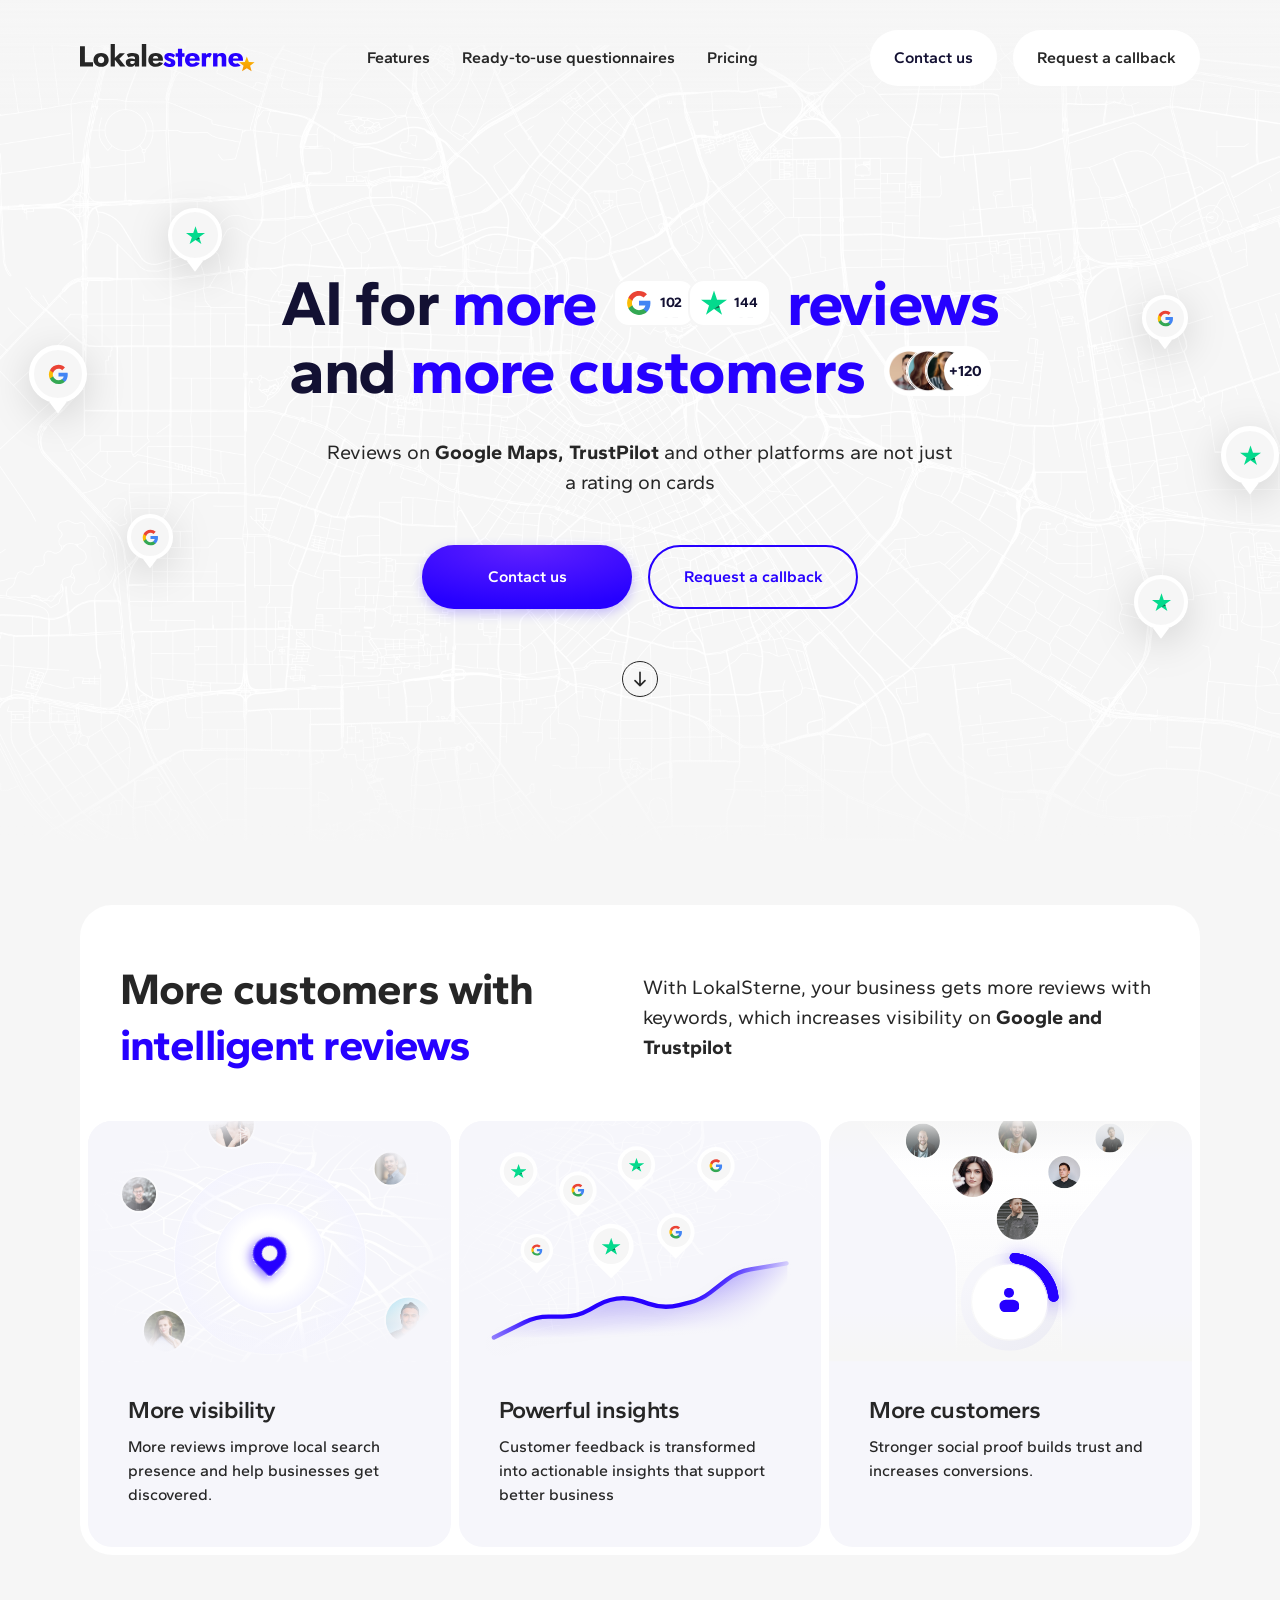
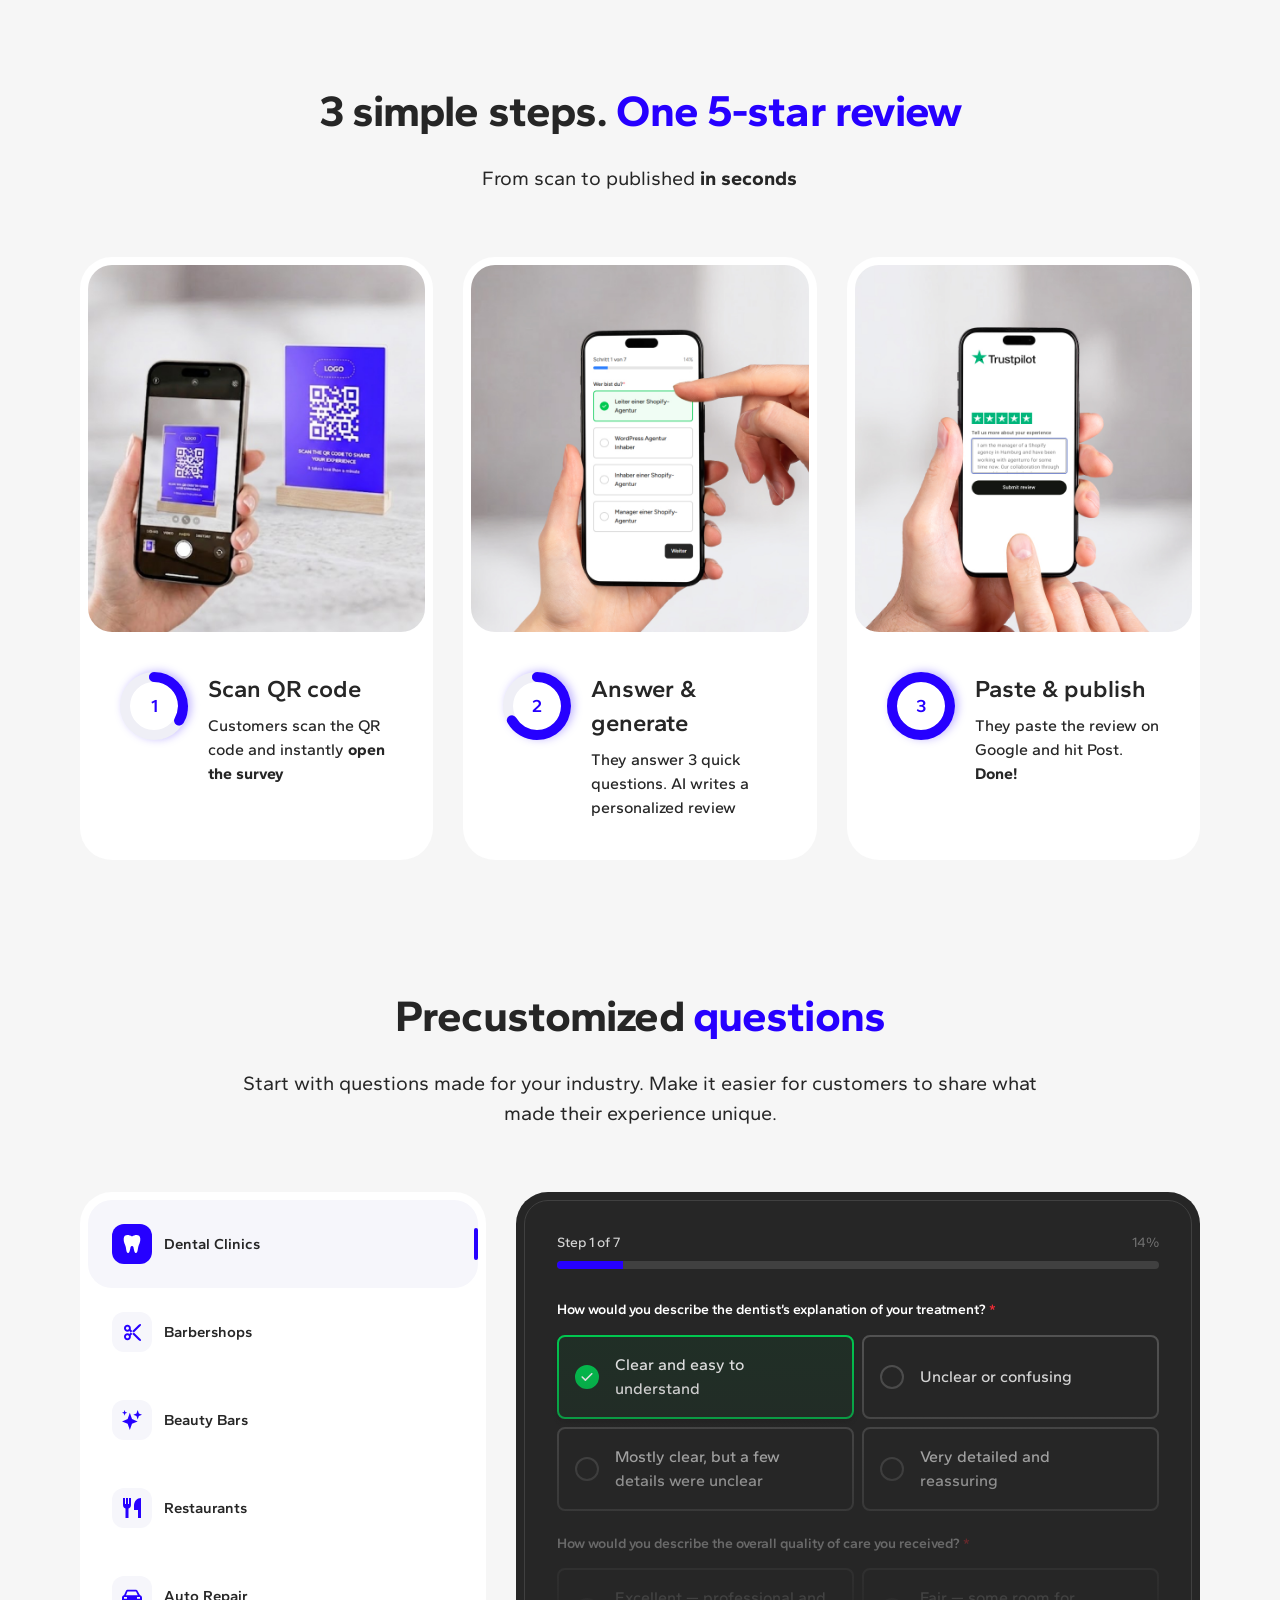
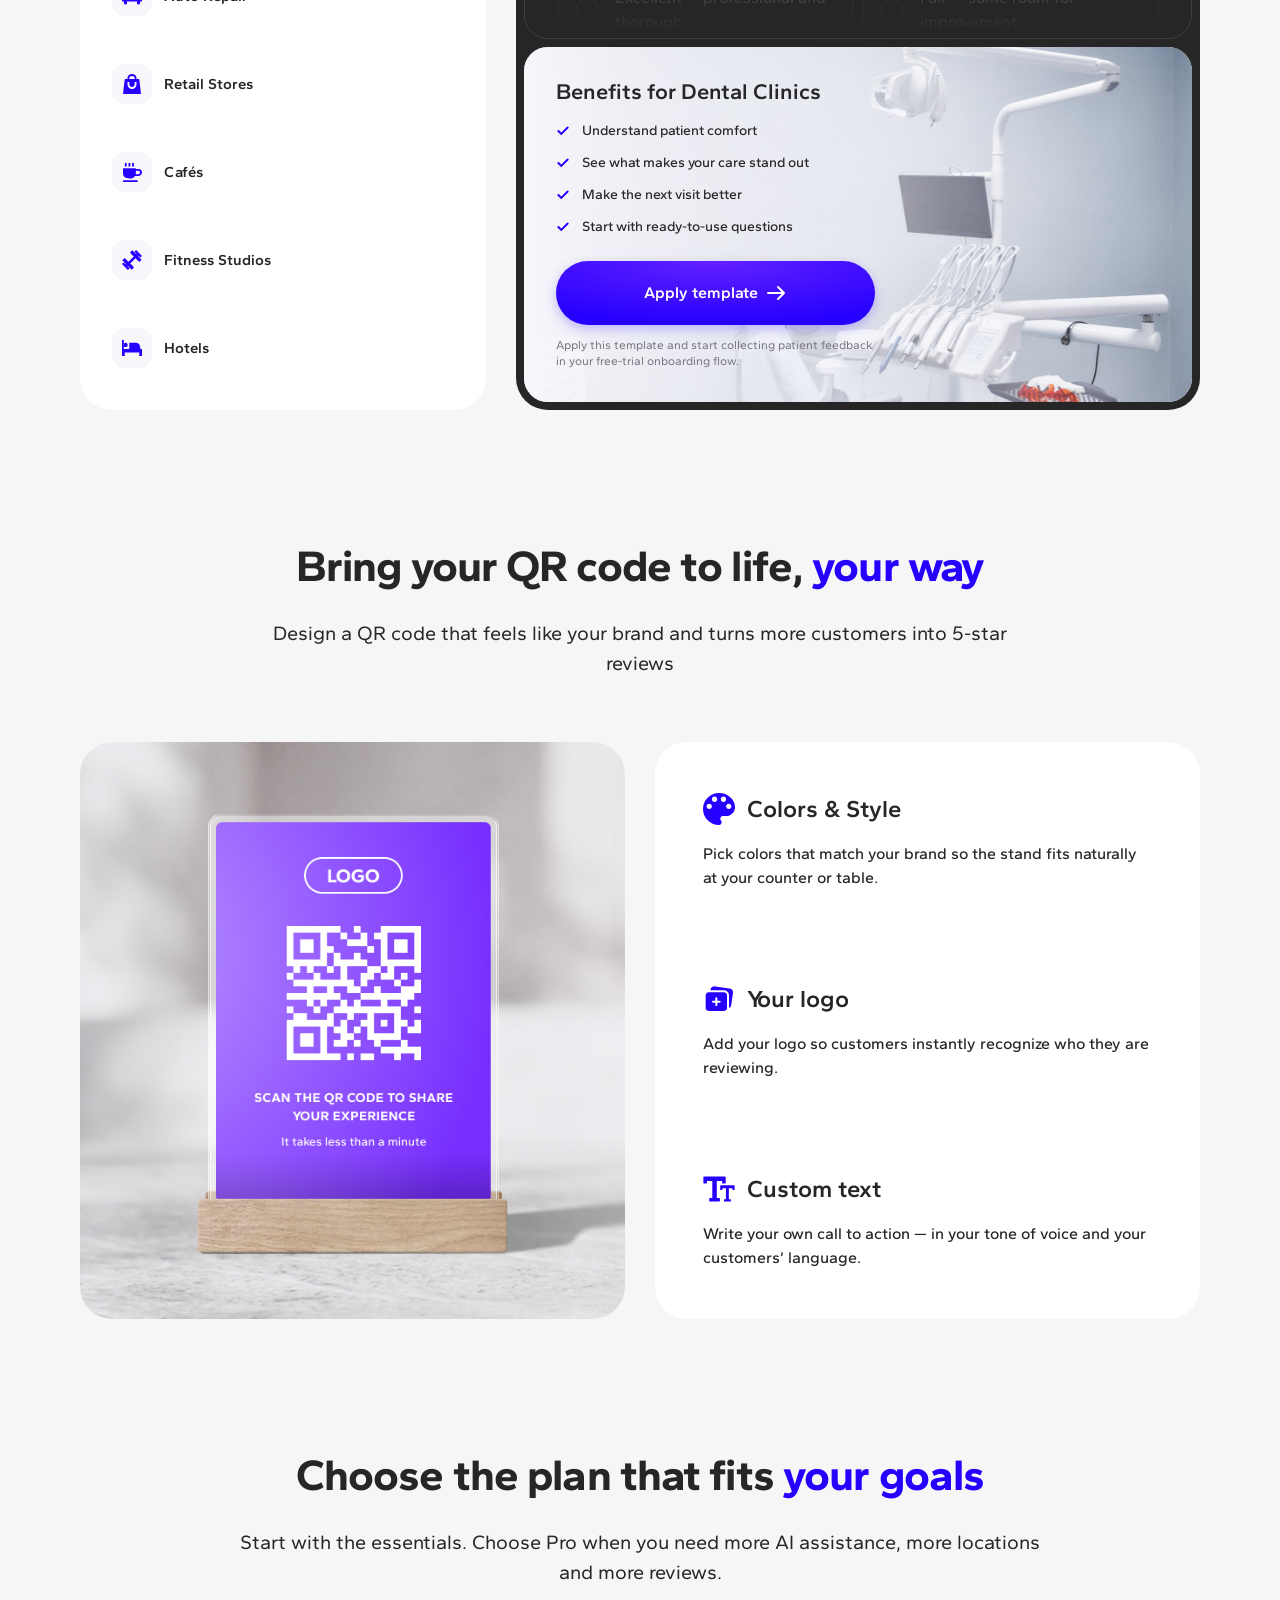
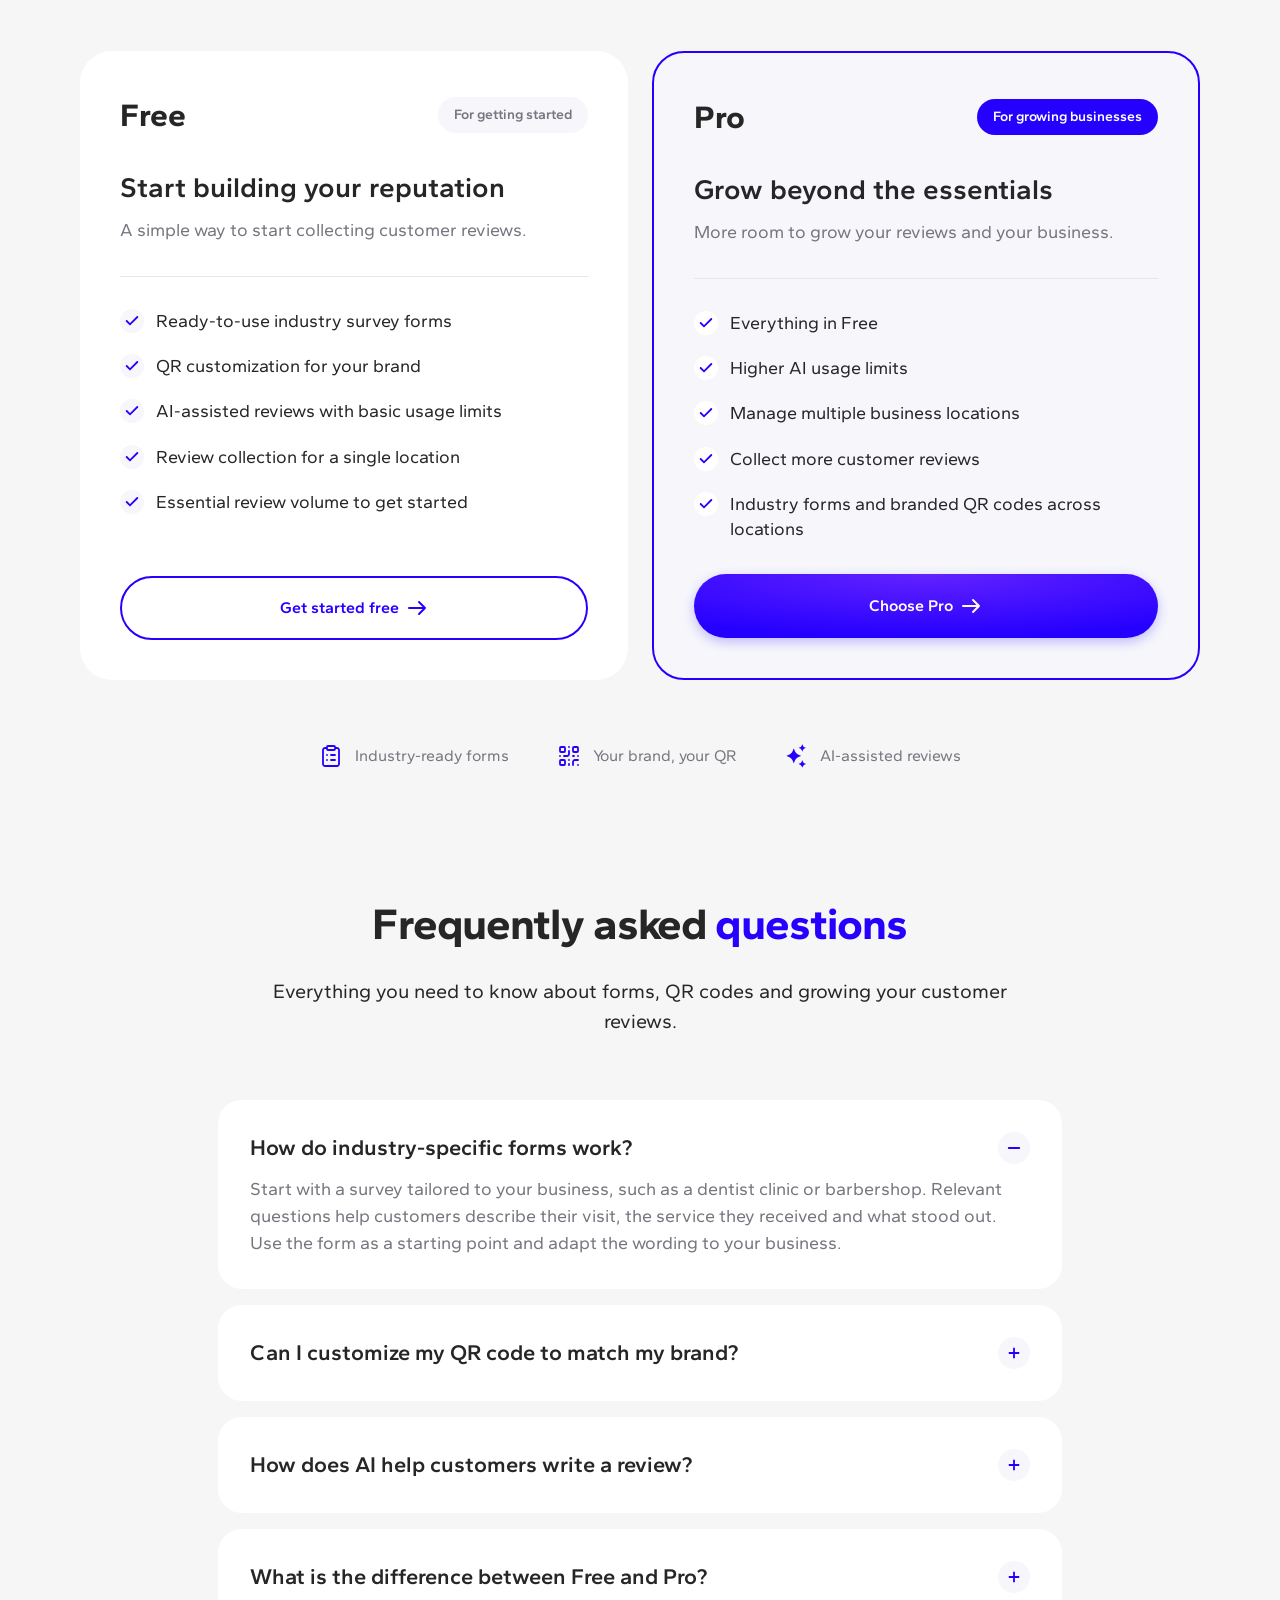
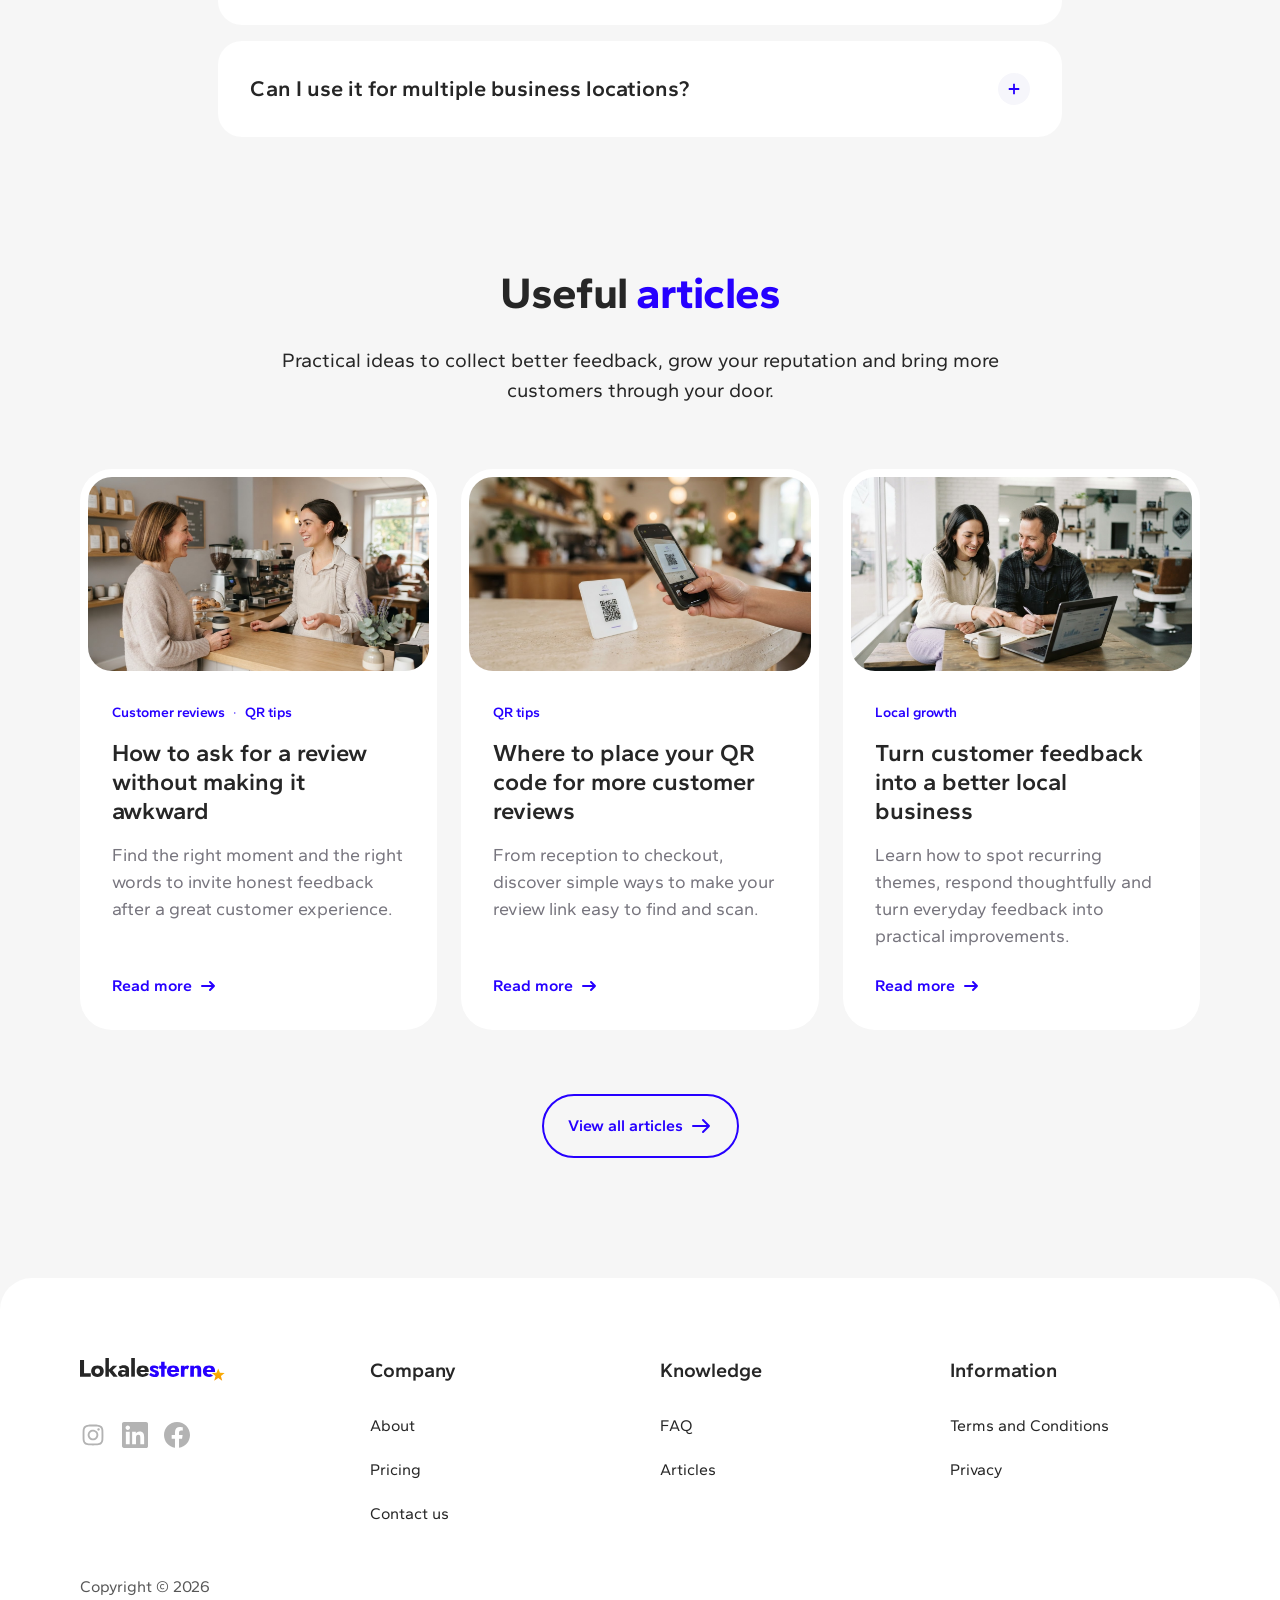
==== commit 36bb74fa: "LokalSterne landing page with interaction updates - Animated feature cards ("More customers with int" ====
--- a/index.html
+++ b/index.html
@@ -1 +1 @@
-<!DOCTYPE html><html lang="en" class="Y-BdPW_variable antialiased"><head><meta charSet="utf-8"/><meta name="viewport" content="width=device-width, initial-scale=1"/><link rel="preload" href="/_next/static/media/gantari_latin_ext_wght_normal-s.p.31bj7ertwudtd.woff2" as="font" crossorigin="" type="font/woff2"/><link rel="preload" href="/_next/static/media/gantari_latin_wght_normal-s.p.35v3p_kus6v_b.woff2" as="font" crossorigin="" type="font/woff2"/><link rel="preload" href="/brand/logo.svg" as="image"/><link rel="preload" as="image" href="/hero/map.png"/><link rel="preload" href="/icons/trustpilot-star.svg" as="image"/><link rel="preload" href="/icons/google.svg" as="image"/><link rel="preload" href="/hero/avatar-1.png" as="image"/><link rel="preload" href="/hero/avatar-2.png" as="image"/><link rel="preload" href="/hero/avatar-3.png" as="image"/><link rel="preload" as="image" href="/icons/check-circle.svg"/><link rel="preload" as="image" href="/icons/check.svg"/><link rel="preload" href="/icons/plan-check.svg" as="image"/><link rel="stylesheet" href="/_next/static/chunks/0r4zgagh05_kl.css" data-precedence="next"/><link rel="preload" as="script" fetchPriority="low" href="/_next/static/chunks/1pcw6gskne7pf.js"/><script src="/_next/static/chunks/1wnov70f88xjy.js" async=""></script><script src="/_next/static/chunks/2pffymnt3iag4.js" async=""></script><script src="/_next/static/chunks/0c98xzjfks9hq.js" async=""></script><script src="/_next/static/chunks/turbopack-2u1d16houkiyo.js" async=""></script><script src="/_next/static/chunks/1u296n4ru9auy.js" async=""></script><script src="/_next/static/chunks/3lvabq_16dc_w.js" async=""></script><script src="/_next/static/chunks/2dh63m3wbwcuz.js" async=""></script><link rel="preload" href="/icons/arrow-small.svg" as="image"/><link rel="preload" href="/icons/instagram.svg" as="image"/><link rel="preload" href="/icons/linkedin.svg" as="image"/><link rel="preload" href="/icons/facebook.svg" as="image"/><link rel="preload" href="/icons/clipboard-list.svg" as="image"/><link rel="preload" href="/icons/qr-code.svg" as="image"/><link rel="preload" href="/icons/ai.svg" as="image"/><link rel="preload" as="image" href="/icons/minus.svg"/><link rel="preload" as="image" href="/icons/plus.svg"/><title>LokalSterne — AI for more reviews and more customers</title><meta name="description" content="Industry-ready review forms, branded QR codes and AI-assisted reviews that help local businesses get more Google and Trustpilot reviews."/><link rel="icon" href="/favicon.ico?favicon.117ezoe8m31dk.ico" sizes="48x48" type="image/x-icon"/><meta name="next-size-adjust" content=""/><script src="/_next/static/chunks/0cz1d0mv5g_q7.js" noModule=""></script></head><body class="min-h-dvh"><div hidden=""><!--$--><!--/$--></div><header class="fixed inset-x-0 top-0 z-50 transition-[background,box-shadow] duration-300 bg-gradient-to-b from-page to-page/0"><div class="mx-auto flex h-[72px] max-w-[1440px] items-center justify-between px-4 sm:px-8 lg:h-[116px] xl:px-20"><a aria-label="LokalSterne — home" class="shrink-0" href="/"><img src="/brand/logo.svg" alt="LokalSterne" width="175" height="29" class="h-6 w-auto lg:h-[29px]"/></a><nav aria-label="Main" class="hidden items-center gap-8 lg:flex"><a href="/#features" class="text-base font-semibold text-text transition hover:text-brand">Features</a><a href="/#questionnaires" class="text-base font-semibold text-text transition hover:text-brand">Ready-to-use questionnaires</a><a href="/#pricing" class="text-base font-semibold text-text transition hover:text-brand">Pricing</a></nav><div class="hidden items-center gap-4 lg:flex"><a class="inline-flex items-center justify-center gap-1.5 rounded-full font-semibold text-base whitespace-nowrap transition focus-visible:outline-2 focus-visible:outline-offset-2 focus-visible:outline-brand bg-white text-ink hover:bg-soft h-14 px-6 " href="/#features">Learn more</a><a class="inline-flex items-center justify-center gap-1.5 rounded-full font-semibold text-base whitespace-nowrap transition focus-visible:outline-2 focus-visible:outline-offset-2 focus-visible:outline-brand bg-white text-ink hover:bg-soft h-14 px-6 !text-text" href="#callback">Request a callback</a></div><button type="button" class="grid size-11 place-items-center rounded-full bg-white lg:hidden" aria-label="Open menu" aria-expanded="false" aria-controls="mobile-menu"><span class="relative block h-3 w-5"><span class="absolute left-0 h-0.5 w-5 rounded bg-ink transition top-0"></span><span class="absolute left-0 top-[5px] h-0.5 w-5 rounded bg-ink transition "></span><span class="absolute left-0 h-0.5 w-5 rounded bg-ink transition top-[10px]"></span></span></button></div><div id="mobile-menu" hidden="" class="border-t border-line bg-page px-4 pb-6 sm:px-8 lg:hidden"><nav aria-label="Mobile" class="flex flex-col py-2"><a href="/#features" class="py-3 text-lg font-semibold text-text">Features</a><a href="/#questionnaires" class="py-3 text-lg font-semibold text-text">Ready-to-use questionnaires</a><a href="/#pricing" class="py-3 text-lg font-semibold text-text">Pricing</a></nav><div class="flex flex-col gap-3"><a class="inline-flex items-center justify-center gap-1.5 rounded-full font-semibold text-base whitespace-nowrap transition focus-visible:outline-2 focus-visible:outline-offset-2 focus-visible:outline-brand bg-brand-glow text-white shadow-[0_4px_12px_rgb(38_0_255/0.25)] hover:brightness-110 active:brightness-95 h-16 px-6 " href="/#features">Learn more</a><a class="inline-flex items-center justify-center gap-1.5 rounded-full font-semibold text-base whitespace-nowrap transition focus-visible:outline-2 focus-visible:outline-offset-2 focus-visible:outline-brand border-2 border-brand text-brand hover:bg-brand hover:text-white h-16 px-6 " href="#callback">Request a callback</a></div></div></header><main><section id="top" class="relative isolate overflow-hidden pt-[120px] pb-24 md:pt-[180px] lg:min-h-[716px] lg:pt-[269px] lg:pb-[140px]"><div class="pointer-events-none absolute top-[45px] left-1/2 -z-10 h-[810px] w-[1440px] -translate-x-1/2"><img alt="" decoding="async" data-nimg="fill" class="object-cover" style="position:absolute;height:100%;width:100%;left:0;top:0;right:0;bottom:0;color:transparent" src="/hero/map.png"/><div class="absolute inset-x-0 bottom-0 h-40 bg-gradient-to-b from-page/0 to-page"></div><span aria-hidden="true" class="absolute flex flex-col items-center drop-shadow-[0_9px_20px_rgb(0_0_0/0.15)] animate-[float_6s_ease-in-out_infinite] " style="width:54px;left:248px;top:163px;animation-delay:0s"><span class="grid place-items-center rounded-full border-white bg-page" style="width:54px;height:54px;border-width:4.6979999999999995px"><img src="/icons/trustpilot-star.svg" alt="" style="width:19px;height:19px"/></span><span class="-mt-px bg-white" style="width:16.2px;height:10.8px;clip-path:polygon(0 0, 100% 0, 50% 100%)"></span></span><span aria-hidden="true" class="absolute flex flex-col items-center drop-shadow-[0_9px_20px_rgb(0_0_0/0.15)] animate-[float_6s_ease-in-out_infinite] " style="width:58px;left:109px;top:300px;animation-delay:1.2s"><span class="grid place-items-center rounded-full border-white bg-page" style="width:58px;height:58px;border-width:5.045999999999999px"><img src="/icons/google.svg" alt="" style="width:21px;height:21px"/></span><span class="-mt-px bg-white" style="width:17.4px;height:11.600000000000001px;clip-path:polygon(0 0, 100% 0, 50% 100%)"></span></span><span aria-hidden="true" class="absolute flex flex-col items-center drop-shadow-[0_9px_20px_rgb(0_0_0/0.15)] animate-[float_6s_ease-in-out_infinite] hidden md:flex" style="width:46px;left:207px;top:469px;animation-delay:0.6s"><span class="grid place-items-center rounded-full border-white bg-page" style="width:46px;height:46px;border-width:4.002px"><img src="/icons/google.svg" alt="" style="width:17px;height:17px"/></span><span class="-mt-px bg-white" style="width:13.799999999999999px;height:9.200000000000001px;clip-path:polygon(0 0, 100% 0, 50% 100%)"></span></span><span aria-hidden="true" class="absolute flex flex-col items-center drop-shadow-[0_9px_20px_rgb(0_0_0/0.15)] animate-[float_6s_ease-in-out_infinite] " style="width:46px;left:1222px;top:250px;animation-delay:1.8s"><span class="grid place-items-center rounded-full border-white bg-page" style="width:46px;height:46px;border-width:4.002px"><img src="/icons/google.svg" alt="" style="width:17px;height:17px"/></span><span class="-mt-px bg-white" style="width:13.799999999999999px;height:9.200000000000001px;clip-path:polygon(0 0, 100% 0, 50% 100%)"></span></span><span aria-hidden="true" class="absolute flex flex-col items-center drop-shadow-[0_9px_20px_rgb(0_0_0/0.15)] animate-[float_6s_ease-in-out_infinite] " style="width:58px;left:1301px;top:381px;animation-delay:0.3s"><span class="grid place-items-center rounded-full border-white bg-page" style="width:58px;height:58px;border-width:5.045999999999999px"><img src="/icons/trustpilot-star.svg" alt="" style="width:21px;height:21px"/></span><span class="-mt-px bg-white" style="width:17.4px;height:11.600000000000001px;clip-path:polygon(0 0, 100% 0, 50% 100%)"></span></span><span aria-hidden="true" class="absolute flex flex-col items-center drop-shadow-[0_9px_20px_rgb(0_0_0/0.15)] animate-[float_6s_ease-in-out_infinite] hidden md:flex" style="width:54px;left:1214px;top:530px;animation-delay:1.5s"><span class="grid place-items-center rounded-full border-white bg-page" style="width:54px;height:54px;border-width:4.6979999999999995px"><img src="/icons/trustpilot-star.svg" alt="" style="width:19px;height:19px"/></span><span class="-mt-px bg-white" style="width:16.2px;height:10.8px;clip-path:polygon(0 0, 100% 0, 50% 100%)"></span></span></div><div class="mx-auto flex max-w-[904px] flex-col items-center gap-8 px-4 text-center md:gap-12"><div class="flex flex-col items-center gap-6 md:gap-8"><h1 class="text-[34px] leading-[1.15] font-bold tracking-[-0.02em] text-ink sm:text-5xl md:text-[64px] md:leading-[68px]"><span class="inline-flex flex-wrap items-center justify-center gap-x-3 gap-y-1 md:gap-x-4"><span>AI for <span class="text-brand">more</span></span><span class="inline-flex -space-x-2"><span class="inline-flex h-10 items-center rounded-2xl border-2 border-page bg-white pr-1.5 pl-[9px] align-middle md:h-12 md:pr-2 md:pl-[11px]"><img src="/icons/google.svg" alt="Google" class="size-[22px] md:size-[26px]"/><span class="overflow-hidden" style="--reveal-w:36px;animation:reveal-w 0.6s cubic-bezier(0.22,1,0.36,1) 0.8s both"><span class="block overflow-hidden [mask-image:linear-gradient(to_bottom,transparent,black_25%,black_75%,transparent)] ml-1 w-[30px] text-center text-sm font-bold tracking-normal text-ink" style="height:30px;padding-top:5px"><span class="flex flex-col animate-roll" style="--roll-from:-260px;animation-delay:0.9s"><span style="height:20px;line-height:20px">102</span><span style="height:20px;line-height:20px">95</span><span style="height:20px;line-height:20px">88</span><span style="height:20px;line-height:20px">65</span><span style="height:20px;line-height:20px">60</span><span style="height:20px;line-height:20px">58</span><span style="height:20px;line-height:20px">54</span><span style="height:20px;line-height:20px">48</span><span style="height:20px;line-height:20px">44</span><span style="height:20px;line-height:20px">40</span><span style="height:20px;line-height:20px">32</span><span style="height:20px;line-height:20px">28</span><span style="height:20px;line-height:20px">12</span><span style="height:20px;line-height:20px">05</span></span></span></span></span><span class="inline-flex h-10 items-center rounded-2xl border-2 border-page bg-white pr-1.5 pl-[9px] align-middle md:h-12 md:pr-2 md:pl-[11px]"><img src="/icons/trustpilot-star.svg" alt="Trustpilot" class="size-[22px] md:size-[26px]"/><span class="overflow-hidden" style="--reveal-w:36px;animation:reveal-w 0.6s cubic-bezier(0.22,1,0.36,1) 1s both"><span class="block overflow-hidden [mask-image:linear-gradient(to_bottom,transparent,black_25%,black_75%,transparent)] ml-1 w-[30px] text-center text-sm font-bold tracking-normal text-ink" style="height:30px;padding-top:5px"><span class="flex flex-col animate-roll" style="--roll-from:-260px;animation-delay:1.1s"><span style="height:20px;line-height:20px">144</span><span style="height:20px;line-height:20px">95</span><span style="height:20px;line-height:20px">88</span><span style="height:20px;line-height:20px">65</span><span style="height:20px;line-height:20px">60</span><span style="height:20px;line-height:20px">58</span><span style="height:20px;line-height:20px">54</span><span style="height:20px;line-height:20px">48</span><span style="height:20px;line-height:20px">44</span><span style="height:20px;line-height:20px">40</span><span style="height:20px;line-height:20px">32</span><span style="height:20px;line-height:20px">28</span><span style="height:20px;line-height:20px">21</span><span style="height:20px;line-height:20px">09</span></span></span></span></span></span><span class="text-brand">reviews</span></span><br/><span class="inline-flex flex-wrap items-center justify-center gap-x-[19px] gap-y-1"><span>and <span class="text-brand">more customers</span></span><span class="inline-flex h-10 items-center rounded-full bg-white p-[3px] align-middle md:h-[50px]"><img src="/hero/avatar-1.png" alt="" class="size-[34px] rounded-full border-[1.5px] border-white object-cover md:size-11 "/><img src="/hero/avatar-2.png" alt="" class="size-[34px] rounded-full border-[1.5px] border-white object-cover md:size-11 -ml-[19px] md:-ml-[25px]"/><img src="/hero/avatar-3.png" alt="" class="size-[34px] rounded-full border-[1.5px] border-white object-cover md:size-11 -ml-[19px] md:-ml-[25px]"/><span class="-ml-[19px] grid size-[34px] place-items-center rounded-full bg-white md:-ml-[25px] md:size-11"><span class="block overflow-hidden [mask-image:linear-gradient(to_bottom,transparent,black_25%,black_75%,transparent)] w-10 text-center text-[15px] font-bold tracking-normal text-ink" style="height:30px;padding-top:5px"><span class="flex flex-col animate-roll" style="--roll-from:-200px;animation-delay:1.2s"><span style="height:20px;line-height:20px">+120</span><span style="height:20px;line-height:20px">+100</span><span style="height:20px;line-height:20px">+90</span><span style="height:20px;line-height:20px">+80</span><span style="height:20px;line-height:20px">+70</span><span style="height:20px;line-height:20px">+60</span><span style="height:20px;line-height:20px">+50</span><span style="height:20px;line-height:20px">+40</span><span style="height:20px;line-height:20px">+30</span><span style="height:20px;line-height:20px">+20</span><span style="height:20px;line-height:20px">+</span></span></span></span></span></span></h1><p class="max-w-[628px] text-lg leading-[1.5] text-text md:text-xl md:leading-[30px]">Reviews on <strong class="font-bold">Google Maps, TrustPilot</strong> and other platforms are not just a rating on cards</p></div><div class="flex w-full flex-col gap-4 sm:w-auto sm:flex-row"><a class="inline-flex items-center justify-center gap-1.5 rounded-full font-semibold text-base whitespace-nowrap transition focus-visible:outline-2 focus-visible:outline-offset-2 focus-visible:outline-brand bg-brand-glow text-white shadow-[0_4px_12px_rgb(38_0_255/0.25)] hover:brightness-110 active:brightness-95 h-16 px-6 sm:w-[210px]" href="#features">Learn more</a><a class="inline-flex items-center justify-center gap-1.5 rounded-full font-semibold text-base whitespace-nowrap transition focus-visible:outline-2 focus-visible:outline-offset-2 focus-visible:outline-brand border-2 border-brand text-brand hover:bg-brand hover:text-white h-16 px-6 sm:w-[210px]" href="#callback">Request a callback</a></div></div></section><section id="features" class="relative py-8 md:py-16"><div class="mx-auto w-full max-w-[1440px] px-4 sm:px-8 xl:px-20 "><div class="rounded-[32px] bg-white p-2"><div class="flex flex-col gap-4 px-4 py-8 md:px-8 md:py-12 lg:flex-row lg:items-center lg:justify-between lg:gap-[102px]"><h2 class="text-[32px] leading-[1.2] font-bold tracking-[-0.02em] text-text md:text-[44px] md:leading-[56px] lg:max-w-[581px]">More customers with <span class="text-brand">intelligent reviews</span></h2><p class="text-lg leading-[1.5] md:text-xl md:leading-[30px] lg:max-w-[517px]">With LokalSterne, your business gets more reviews with keywords, which increases visibility on<!-- --> <strong class="font-bold">Google and Trustpilot</strong></p></div><ul class="grid gap-2 md:grid-cols-3"><li class="flex flex-col gap-2 overflow-hidden rounded-3xl bg-soft"><div class="relative aspect-[416/275] w-full"><img alt="" loading="lazy" decoding="async" data-nimg="fill" class="object-cover" style="position:absolute;height:100%;width:100%;left:0;top:0;right:0;bottom:0;color:transparent" src="/features/visibility.png"/></div><div class="flex flex-col gap-2 px-6 pt-4 pb-8 md:px-10 md:pt-6 md:pb-10"><h3 class="text-2xl leading-[34px] font-semibold tracking-[-0.02em]">More visibility</h3><p class="text-base leading-6 font-medium">More reviews improve local search presence and help businesses get discovered.</p></div></li><li class="flex flex-col gap-2 overflow-hidden rounded-3xl bg-soft"><div class="relative aspect-[416/275] w-full"><img alt="" loading="lazy" decoding="async" data-nimg="fill" class="object-cover" style="position:absolute;height:100%;width:100%;left:0;top:0;right:0;bottom:0;color:transparent" src="/features/insights.png"/></div><div class="flex flex-col gap-2 px-6 pt-4 pb-8 md:px-10 md:pt-6 md:pb-10"><h3 class="text-2xl leading-[34px] font-semibold tracking-[-0.02em]">Powerful insights</h3><p class="text-base leading-6 font-medium">Customer feedback is transformed into actionable insights that support better business</p></div></li><li class="flex flex-col gap-2 overflow-hidden rounded-3xl bg-soft"><div class="relative aspect-[416/275] w-full"><img alt="" loading="lazy" decoding="async" data-nimg="fill" class="object-cover" style="position:absolute;height:100%;width:100%;left:0;top:0;right:0;bottom:0;color:transparent" src="/features/customers.png"/></div><div class="flex flex-col gap-2 px-6 pt-4 pb-8 md:px-10 md:pt-6 md:pb-10"><h3 class="text-2xl leading-[34px] font-semibold tracking-[-0.02em]">More customers</h3><p class="text-base leading-6 font-medium">Stronger social proof builds trust and increases conversions.</p></div></li></ul></div></div></section><section class="py-12 md:py-16"><div class="mx-auto w-full max-w-[1440px] px-4 sm:px-8 xl:px-20 flex flex-col gap-10 md:gap-16"><div class="mx-auto flex max-w-[842px] flex-col items-center gap-4 text-center md:gap-6 "><h2 class="text-[32px] leading-[1.2] font-bold tracking-[-0.02em] text-text md:text-[44px] md:leading-[56px]">3 simple steps.<!-- --> <span class="text-brand">One 5-star review</span></h2><p class="max-w-[800px] text-lg leading-[1.5] md:text-xl md:leading-[30px]">From scan to published <strong class="font-bold">in seconds</strong></p></div><ol class="grid gap-6 md:grid-cols-3 lg:gap-[30px]"><li class="flex flex-col gap-2 rounded-[32px] bg-white p-2"><div class="relative aspect-[390/425] overflow-hidden rounded-3xl"><img alt="" loading="lazy" decoding="async" data-nimg="fill" class="object-cover" style="position:absolute;height:100%;width:100%;left:0;top:0;right:0;bottom:0;color:transparent" src="/steps/step-1.jpg"/></div><div class="flex items-start gap-5 p-6 lg:p-8"><span class="relative grid size-[68px] shrink-0 place-items-center"><svg viewBox="0 0 68 68" class="absolute inset-0 -rotate-90 drop-shadow-[1px_3px_4px_rgb(38_0_255/0.28)]" aria-hidden="true"><circle cx="34" cy="34" r="29" fill="white" stroke="var(--color-ring)" stroke-width="10"></circle><circle cx="34" cy="34" r="29" fill="none" stroke="var(--color-brand)" stroke-width="10" stroke-linecap="round" stroke-dasharray="60.73745796940267 182.212373908208"></circle></svg><span class="relative text-lg leading-[34px] font-semibold text-brand">1</span></span><div class="flex flex-col gap-2"><h3 class="text-2xl leading-[34px] font-semibold">Scan QR code</h3><p class="text-base leading-6 font-medium">Customers scan the QR code and instantly <strong class="font-bold">open the survey</strong></p></div></div></li><li class="flex flex-col gap-2 rounded-[32px] bg-white p-2"><div class="relative aspect-[390/425] overflow-hidden rounded-3xl"><img alt="" loading="lazy" decoding="async" data-nimg="fill" class="object-cover" style="position:absolute;height:100%;width:100%;left:0;top:0;right:0;bottom:0;color:transparent" src="/steps/step-2.jpg"/></div><div class="flex items-start gap-5 p-6 lg:p-8"><span class="relative grid size-[68px] shrink-0 place-items-center"><svg viewBox="0 0 68 68" class="absolute inset-0 -rotate-90 drop-shadow-[1px_3px_4px_rgb(38_0_255/0.28)]" aria-hidden="true"><circle cx="34" cy="34" r="29" fill="white" stroke="var(--color-ring)" stroke-width="10"></circle><circle cx="34" cy="34" r="29" fill="none" stroke="var(--color-brand)" stroke-width="10" stroke-linecap="round" stroke-dasharray="121.47491593880534 182.212373908208"></circle></svg><span class="relative text-lg leading-[34px] font-semibold text-brand">2</span></span><div class="flex flex-col gap-2"><h3 class="text-2xl leading-[34px] font-semibold">Answer &amp; generate</h3><p class="text-base leading-6 font-medium">They answer 3 quick questions. AI writes a personalized review</p></div></div></li><li class="flex flex-col gap-2 rounded-[32px] bg-white p-2"><div class="relative aspect-[390/425] overflow-hidden rounded-3xl"><img alt="" loading="lazy" decoding="async" data-nimg="fill" class="object-cover" style="position:absolute;height:100%;width:100%;left:0;top:0;right:0;bottom:0;color:transparent" src="/steps/step-3.jpg"/></div><div class="flex items-start gap-5 p-6 lg:p-8"><span class="relative grid size-[68px] shrink-0 place-items-center"><svg viewBox="0 0 68 68" class="absolute inset-0 -rotate-90 drop-shadow-[1px_3px_4px_rgb(38_0_255/0.28)]" aria-hidden="true"><circle cx="34" cy="34" r="29" fill="white" stroke="var(--color-ring)" stroke-width="10"></circle><circle cx="34" cy="34" r="29" fill="none" stroke="var(--color-brand)" stroke-width="10" stroke-linecap="round" stroke-dasharray="182.21237390820798 182.212373908208"></circle></svg><span class="relative text-lg leading-[34px] font-semibold text-brand">3</span></span><div class="flex flex-col gap-2"><h3 class="text-2xl leading-[34px] font-semibold">Paste &amp; publish</h3><p class="text-base leading-6 font-medium">They paste the review on Google and hit Post. <strong class="font-bold">Done!</strong></p></div></div></li></ol></div></section><section id="questionnaires" class="py-12 md:py-16"><div class="mx-auto w-full max-w-[1440px] px-4 sm:px-8 xl:px-20 flex flex-col gap-10 md:gap-16"><div class="mx-auto flex max-w-[842px] flex-col items-center gap-4 text-center md:gap-6 "><h2 class="text-[32px] leading-[1.2] font-bold tracking-[-0.02em] text-text md:text-[44px] md:leading-[56px]">Precustomized<!-- --> <span class="text-brand">questions</span></h2><p class="max-w-[800px] text-lg leading-[1.5] md:text-xl md:leading-[30px]">Start with questions made for your industry. Make it easier for customers to share what made their experience unique.</p></div><div class="flex flex-col gap-6 lg:flex-row lg:gap-[30px]"><div role="tablist" aria-label="Industry" class="flex shrink-0 gap-1 overflow-x-auto rounded-[32px] bg-white p-2 [scrollbar-width:none] lg:w-[406px] lg:flex-col lg:gap-0"><button role="tab" id="tab-dental" aria-selected="true" aria-controls="industry-panel" class="relative flex shrink-0 items-center gap-3 rounded-3xl p-4 text-left text-[15px] font-semibold transition lg:p-6 bg-soft"><span class="grid size-10 place-items-center rounded-xl transition bg-brand text-white"><span aria-hidden="true" class="icon " style="width:24px;height:24px;--icon:url(/industries/dental.svg)"></span></span><span class="whitespace-nowrap lg:flex-1">Dental Clinics</span><span class="absolute top-7 right-0 hidden h-8 w-1 rounded-xl bg-brand lg:block"></span></button><button role="tab" id="tab-barbershops" aria-selected="false" aria-controls="industry-panel" class="relative flex shrink-0 items-center gap-3 rounded-3xl p-4 text-left text-[15px] font-semibold transition lg:p-6 hover:bg-soft/60"><span class="grid size-10 place-items-center rounded-xl transition bg-soft text-brand"><span aria-hidden="true" class="icon " style="width:24px;height:24px;--icon:url(/industries/barbershops.svg)"></span></span><span class="whitespace-nowrap lg:flex-1">Barbershops</span></button><button role="tab" id="tab-beauty" aria-selected="false" aria-controls="industry-panel" class="relative flex shrink-0 items-center gap-3 rounded-3xl p-4 text-left text-[15px] font-semibold transition lg:p-6 hover:bg-soft/60"><span class="grid size-10 place-items-center rounded-xl transition bg-soft text-brand"><span aria-hidden="true" class="icon " style="width:24px;height:24px;--icon:url(/industries/beauty.svg)"></span></span><span class="whitespace-nowrap lg:flex-1">Beauty Bars</span></button><button role="tab" id="tab-restaurants" aria-selected="false" aria-controls="industry-panel" class="relative flex shrink-0 items-center gap-3 rounded-3xl p-4 text-left text-[15px] font-semibold transition lg:p-6 hover:bg-soft/60"><span class="grid size-10 place-items-center rounded-xl transition bg-soft text-brand"><span aria-hidden="true" class="icon " style="width:24px;height:24px;--icon:url(/industries/restaurants.svg)"></span></span><span class="whitespace-nowrap lg:flex-1">Restaurants</span></button><button role="tab" id="tab-auto" aria-selected="false" aria-controls="industry-panel" class="relative flex shrink-0 items-center gap-3 rounded-3xl p-4 text-left text-[15px] font-semibold transition lg:p-6 hover:bg-soft/60"><span class="grid size-10 place-items-center rounded-xl transition bg-soft text-brand"><span aria-hidden="true" class="icon " style="width:24px;height:24px;--icon:url(/industries/auto.svg)"></span></span><span class="whitespace-nowrap lg:flex-1">Auto Repair</span></button><button role="tab" id="tab-retail" aria-selected="false" aria-controls="industry-panel" class="relative flex shrink-0 items-center gap-3 rounded-3xl p-4 text-left text-[15px] font-semibold transition lg:p-6 hover:bg-soft/60"><span class="grid size-10 place-items-center rounded-xl transition bg-soft text-brand"><span aria-hidden="true" class="icon " style="width:24px;height:24px;--icon:url(/industries/retail.svg)"></span></span><span class="whitespace-nowrap lg:flex-1">Retail Stores</span></button><button role="tab" id="tab-cafes" aria-selected="false" aria-controls="industry-panel" class="relative flex shrink-0 items-center gap-3 rounded-3xl p-4 text-left text-[15px] font-semibold transition lg:p-6 hover:bg-soft/60"><span class="grid size-10 place-items-center rounded-xl transition bg-soft text-brand"><span aria-hidden="true" class="icon " style="width:24px;height:24px;--icon:url(/industries/cafes.svg)"></span></span><span class="whitespace-nowrap lg:flex-1">Cafés</span></button><button role="tab" id="tab-fitness" aria-selected="false" aria-controls="industry-panel" class="relative flex shrink-0 items-center gap-3 rounded-3xl p-4 text-left text-[15px] font-semibold transition lg:p-6 hover:bg-soft/60"><span class="grid size-10 place-items-center rounded-xl transition bg-soft text-brand"><span aria-hidden="true" class="icon " style="width:24px;height:24px;--icon:url(/industries/fitness.svg)"></span></span><span class="whitespace-nowrap lg:flex-1">Fitness Studios</span></button><button role="tab" id="tab-hotels" aria-selected="false" aria-controls="industry-panel" class="relative flex shrink-0 items-center gap-3 rounded-3xl p-4 text-left text-[15px] font-semibold transition lg:p-6 hover:bg-soft/60"><span class="grid size-10 place-items-center rounded-xl transition bg-soft text-brand"><span aria-hidden="true" class="icon " style="width:24px;height:24px;--icon:url(/industries/hotels.svg)"></span></span><span class="whitespace-nowrap lg:flex-1">Hotels</span></button></div><div id="industry-panel" role="tabpanel" aria-labelledby="tab-dental" class="flex min-w-0 flex-1 flex-col gap-2 rounded-[32px] bg-dark p-2"><div class="relative max-h-[439px] animate-fade-up overflow-hidden rounded-3xl border border-dark-line bg-dark p-5 md:p-8" aria-hidden="true"><div class="flex items-center justify-between text-sm leading-5"><span class="font-medium text-neutral-300">Step 1 of 7</span><span class="text-neutral-500">14%</span></div><div class="mt-2 h-2 overflow-hidden rounded-full bg-dark-line"><div class="h-full w-[11%] bg-brand"></div></div><div class="mt-8"><p class="mb-4 text-sm leading-[17.5px] font-semibold text-white">How would you describe the dentist’s explanation of your treatment?<!-- --> <span class="text-[#fb2c36]">*</span></p><div class="grid gap-2 sm:grid-cols-2"><div class="flex min-h-[60px] items-center gap-4 rounded-lg border-2 p-4 text-base leading-6 font-medium text-neutral-100 border-success bg-[#0d542b]/20 shadow-[0_2px_4px_-2px_rgb(0_0_0/0.1),0_4px_6px_-1px_rgb(0_0_0/0.1)]"><span class="grid size-6 shrink-0 place-items-center rounded-full border-2 border-success bg-success"><img src="/icons/check-circle.svg" alt="" class="size-4"/></span><span class="max-w-[211px]">Clear and easy to understand</span></div><div class="flex min-h-[60px] items-center gap-4 rounded-lg border-2 p-4 text-base leading-6 font-medium text-neutral-100 border-dark-border bg-dark"><span class="grid size-6 shrink-0 place-items-center rounded-full border-2 border-dark-border"></span><span class="max-w-[211px]">Unclear or confusing</span></div><div class="flex min-h-[60px] items-center gap-4 rounded-lg border-2 p-4 text-base leading-6 font-medium text-neutral-100 border-dark-border bg-dark"><span class="grid size-6 shrink-0 place-items-center rounded-full border-2 border-dark-border"></span><span class="max-w-[211px]">Mostly clear, but a few details were unclear</span></div><div class="flex min-h-[60px] items-center gap-4 rounded-lg border-2 p-4 text-base leading-6 font-medium text-neutral-100 border-dark-border bg-dark"><span class="grid size-6 shrink-0 place-items-center rounded-full border-2 border-dark-border"></span><span class="max-w-[211px]">Very detailed and reassuring</span></div></div></div><div class="mt-6"><p class="mb-4 text-sm leading-[17.5px] font-semibold text-white">How would you describe the overall quality of care you received?<!-- --> <span class="text-[#fb2c36]">*</span></p><div class="grid gap-2 sm:grid-cols-2"><div class="flex min-h-[60px] items-center gap-4 rounded-lg border-2 p-4 text-base leading-6 font-medium text-neutral-100 border-dark-border bg-dark"><span class="grid size-6 shrink-0 place-items-center rounded-full border-2 border-dark-border"></span><span class="max-w-[211px]">Excellent — professional and thorough</span></div><div class="flex min-h-[60px] items-center gap-4 rounded-lg border-2 p-4 text-base leading-6 font-medium text-neutral-100 border-dark-border bg-dark"><span class="grid size-6 shrink-0 place-items-center rounded-full border-2 border-dark-border"></span><span class="max-w-[211px]">Fair — some room for improvement</span></div><div class="flex min-h-[60px] items-center gap-4 rounded-lg border-2 p-4 text-base leading-6 font-medium text-neutral-100 border-dark-border bg-dark"><span class="grid size-6 shrink-0 place-items-center rounded-full border-2 border-dark-border"></span><span class="max-w-[211px]">Good — met my expectations</span></div><div class="flex min-h-[60px] items-center gap-4 rounded-lg border-2 p-4 text-base leading-6 font-medium text-neutral-100 border-dark-border bg-dark"><span class="grid size-6 shrink-0 place-items-center rounded-full border-2 border-dark-border"></span><span class="max-w-[211px]">Outstanding — beyond expectations</span></div></div></div><div class="pointer-events-none absolute inset-x-0 bottom-0 h-[70%] bg-gradient-to-b from-dark/0 to-dark"></div></div><div class="relative overflow-hidden rounded-3xl bg-soft p-6 md:p-8"><img alt="" loading="lazy" decoding="async" data-nimg="fill" class="hidden object-cover object-right sm:block" style="position:absolute;height:100%;width:100%;left:0;top:0;right:0;bottom:0;color:transparent" src="/questions/benefits-bg.jpg"/><div class="absolute inset-0 hidden bg-gradient-to-r from-soft via-soft/70 to-soft/0 sm:block"></div><div class="relative flex max-w-[319px] animate-fade-up flex-col gap-6"><div class="flex flex-col gap-4"><h3 class="text-[22px] leading-[1.15] font-semibold">Benefits for <!-- -->Dental Clinics</h3><ul class="flex flex-col gap-3"><li class="flex items-center gap-3 text-sm font-medium"><img src="/icons/check.svg" alt="" class="size-3.5"/>Understand patient comfort</li><li class="flex items-center gap-3 text-sm font-medium"><img src="/icons/check.svg" alt="" class="size-3.5"/>See what makes your care stand out</li><li class="flex items-center gap-3 text-sm font-medium"><img src="/icons/check.svg" alt="" class="size-3.5"/>Make the next visit better</li><li class="flex items-center gap-3 text-sm font-medium"><img src="/icons/check.svg" alt="" class="size-3.5"/>Start with ready-to-use questions</li></ul></div><div class="flex flex-col gap-3"><a class="inline-flex items-center justify-center gap-1.5 rounded-full font-semibold text-base whitespace-nowrap transition focus-visible:outline-2 focus-visible:outline-offset-2 focus-visible:outline-brand bg-brand-glow text-white shadow-[0_4px_12px_rgb(38_0_255/0.25)] hover:brightness-110 active:brightness-95 h-16 px-6 w-full" href="#pricing">Apply template<span aria-hidden="true" class="icon " style="width:24px;height:24px;--icon:url(/icons/arrow-right.svg)"></span></a><p class="text-xs leading-[1.4] text-muted">Apply this template and start collecting <!-- -->patient<!-- --> feedback in your free-trial onboarding flow.</p></div></div></div></div></div></div></section><section class="py-12 md:py-16"><div class="mx-auto w-full max-w-[1440px] px-4 sm:px-8 xl:px-20 flex flex-col gap-10 md:gap-16"><div class="mx-auto flex max-w-[842px] flex-col items-center gap-4 text-center md:gap-6 "><h2 class="text-[32px] leading-[1.2] font-bold tracking-[-0.02em] text-text md:text-[44px] md:leading-[56px]">Bring your QR code to life,<!-- --> <span class="text-brand">your way</span></h2><p class="max-w-[800px] text-lg leading-[1.5] md:text-xl md:leading-[30px]">Design a QR code that feels like your brand and turns more customers into 5-star reviews</p></div><div class="grid gap-6 lg:grid-cols-2 lg:gap-[30px]"><div class="relative aspect-[625/662] overflow-hidden rounded-[32px] bg-white"><img alt="QR code stand with your logo and call to action" loading="lazy" decoding="async" data-nimg="fill" class="object-cover" style="position:absolute;height:100%;width:100%;left:0;top:0;right:0;bottom:0;color:transparent" src="/qr/default.jpg"/><img alt="" loading="lazy" decoding="async" data-nimg="fill" class="object-cover transition-opacity duration-500 opacity-0" style="position:absolute;height:100%;width:100%;left:0;top:0;right:0;bottom:0;color:transparent" src="/qr/colors.jpg"/><img alt="" loading="lazy" decoding="async" data-nimg="fill" class="object-cover transition-opacity duration-500 opacity-0" style="position:absolute;height:100%;width:100%;left:0;top:0;right:0;bottom:0;color:transparent" src="/qr/logo.jpg"/><img alt="" loading="lazy" decoding="async" data-nimg="fill" class="object-cover transition-opacity duration-500 opacity-0" style="position:absolute;height:100%;width:100%;left:0;top:0;right:0;bottom:0;color:transparent" src="/qr/text.jpg"/></div><ul class="flex flex-col gap-2 rounded-[32px] bg-white p-2"><li class="flex-1"><button type="button" aria-pressed="false" class="relative flex h-full w-full flex-col justify-center gap-4 rounded-3xl p-6 text-left transition md:p-10 hover:bg-soft/50"><span class="absolute top-1/2 left-0 h-8 w-1 -translate-y-1/2 rounded-xl bg-brand transition-opacity opacity-0"></span><span class="flex items-center gap-3 text-2xl leading-[34px] font-semibold"><span aria-hidden="true" class="icon text-brand" style="width:32px;height:32px;--icon:url(/icons/palette.svg)"></span>Colors &amp; Style</span><span class="text-base leading-6 font-medium">Pick colors that match your brand so the stand fits naturally at your counter or table.</span></button></li><li class="flex-1"><button type="button" aria-pressed="false" class="relative flex h-full w-full flex-col justify-center gap-4 rounded-3xl p-6 text-left transition md:p-10 hover:bg-soft/50"><span class="absolute top-1/2 left-0 h-8 w-1 -translate-y-1/2 rounded-xl bg-brand transition-opacity opacity-0"></span><span class="flex items-center gap-3 text-2xl leading-[34px] font-semibold"><span aria-hidden="true" class="icon text-brand" style="width:32px;height:32px;--icon:url(/icons/image-gallery.svg)"></span>Your logo</span><span class="text-base leading-6 font-medium">Add your logo so customers instantly recognize who they are reviewing.</span></button></li><li class="flex-1"><button type="button" aria-pressed="false" class="relative flex h-full w-full flex-col justify-center gap-4 rounded-3xl p-6 text-left transition md:p-10 hover:bg-soft/50"><span class="absolute top-1/2 left-0 h-8 w-1 -translate-y-1/2 rounded-xl bg-brand transition-opacity opacity-0"></span><span class="flex items-center gap-3 text-2xl leading-[34px] font-semibold"><span aria-hidden="true" class="icon text-brand" style="width:32px;height:32px;--icon:url(/icons/text-size.svg)"></span>Custom text</span><span class="text-base leading-6 font-medium">Write your own call to action — in your tone of voice and your customers’ language.</span></button></li></ul></div></div></section><section id="pricing" class="py-12 md:py-16"><div class="mx-auto w-full max-w-[1440px] px-4 sm:px-8 xl:px-20 flex flex-col gap-10 md:gap-16"><div class="mx-auto flex max-w-[842px] flex-col items-center gap-4 text-center md:gap-6 "><h2 class="text-[32px] leading-[1.2] font-bold tracking-[-0.02em] text-text md:text-[44px] md:leading-[56px]">Choose the plan that fits<!-- --> <span class="text-brand">your goals</span></h2><p class="max-w-[800px] text-lg leading-[1.5] md:text-xl md:leading-[30px]">Start with the essentials. Choose Pro when you need more AI assistance, more locations and more reviews.</p></div><div class="grid gap-6 lg:grid-cols-2"><article class="flex flex-col gap-8 rounded-[32px] p-6 md:p-10 bg-white"><div class="flex items-center justify-between gap-4"><h3 class="text-[32px] font-bold">Free</h3><span class="rounded-full px-4 py-2 text-sm font-semibold bg-soft text-muted">For getting started</span></div><div class="flex flex-col gap-3"><p class="text-2xl leading-[1.2] font-semibold md:text-[28px]">Start building your reputation</p><p class="text-lg leading-[1.5] text-muted">A simple way to start collecting customer reviews.</p></div><hr class="border-line"/><ul class="flex flex-1 flex-col gap-5"><li class="flex items-start gap-3 text-base leading-[1.4] md:text-lg"><span class="grid size-6 shrink-0 place-items-center rounded-full bg-soft"><img src="/icons/plan-check.svg" alt="" class="size-4"/></span>Ready-to-use industry survey forms</li><li class="flex items-start gap-3 text-base leading-[1.4] md:text-lg"><span class="grid size-6 shrink-0 place-items-center rounded-full bg-soft"><img src="/icons/plan-check.svg" alt="" class="size-4"/></span>QR customization for your brand</li><li class="flex items-start gap-3 text-base leading-[1.4] md:text-lg"><span class="grid size-6 shrink-0 place-items-center rounded-full bg-soft"><img src="/icons/plan-check.svg" alt="" class="size-4"/></span>AI-assisted reviews with basic usage limits</li><li class="flex items-start gap-3 text-base leading-[1.4] md:text-lg"><span class="grid size-6 shrink-0 place-items-center rounded-full bg-soft"><img src="/icons/plan-check.svg" alt="" class="size-4"/></span>Review collection for a single location</li><li class="flex items-start gap-3 text-base leading-[1.4] md:text-lg"><span class="grid size-6 shrink-0 place-items-center rounded-full bg-soft"><img src="/icons/plan-check.svg" alt="" class="size-4"/></span>Essential review volume to get started</li></ul><a class="inline-flex items-center justify-center gap-1.5 rounded-full font-semibold text-base whitespace-nowrap transition focus-visible:outline-2 focus-visible:outline-offset-2 focus-visible:outline-brand border-2 border-brand text-brand hover:bg-brand hover:text-white h-16 px-6 w-full" href="#contact">Get started free<span aria-hidden="true" class="icon " style="width:24px;height:24px;--icon:url(/icons/arrow-right.svg)"></span></a></article><article class="flex flex-col gap-8 rounded-[32px] p-6 md:p-10 border-2 border-brand bg-soft"><div class="flex items-center justify-between gap-4"><h3 class="text-[32px] font-bold">Pro</h3><span class="rounded-full px-4 py-2 text-sm font-semibold bg-brand text-white">For growing businesses</span></div><div class="flex flex-col gap-3"><p class="text-2xl leading-[1.2] font-semibold md:text-[28px]">Grow beyond the essentials</p><p class="text-lg leading-[1.5] text-muted">More room to grow your reviews and your business.</p></div><hr class="border-line"/><ul class="flex flex-1 flex-col gap-5"><li class="flex items-start gap-3 text-base leading-[1.4] md:text-lg"><span class="grid size-6 shrink-0 place-items-center rounded-full bg-white"><img src="/icons/plan-check.svg" alt="" class="size-4"/></span>Everything in Free</li><li class="flex items-start gap-3 text-base leading-[1.4] md:text-lg"><span class="grid size-6 shrink-0 place-items-center rounded-full bg-white"><img src="/icons/plan-check.svg" alt="" class="size-4"/></span>Higher AI usage limits</li><li class="flex items-start gap-3 text-base leading-[1.4] md:text-lg"><span class="grid size-6 shrink-0 place-items-center rounded-full bg-white"><img src="/icons/plan-check.svg" alt="" class="size-4"/></span>Manage multiple business locations</li><li class="flex items-start gap-3 text-base leading-[1.4] md:text-lg"><span class="grid size-6 shrink-0 place-items-center rounded-full bg-white"><img src="/icons/plan-check.svg" alt="" class="size-4"/></span>Collect more customer reviews</li><li class="flex items-start gap-3 text-base leading-[1.4] md:text-lg"><span class="grid size-6 shrink-0 place-items-center rounded-full bg-white"><img src="/icons/plan-check.svg" alt="" class="size-4"/></span>Industry forms and branded QR codes across locations</li></ul><a class="inline-flex items-center justify-center gap-1.5 rounded-full font-semibold text-base whitespace-nowrap transition focus-visible:outline-2 focus-visible:outline-offset-2 focus-visible:outline-brand bg-brand-glow text-white shadow-[0_4px_12px_rgb(38_0_255/0.25)] hover:brightness-110 active:brightness-95 h-16 px-6 w-full" href="#contact">Choose Pro<span aria-hidden="true" class="icon " style="width:24px;height:24px;--icon:url(/icons/arrow-right.svg)"></span></a></article></div><ul class="flex flex-wrap items-center justify-center gap-x-12 gap-y-4 text-base text-muted"><li class="flex items-center gap-3"><img src="/icons/clipboard-list.svg" alt="" class="size-6"/>Industry-ready forms</li><li class="flex items-center gap-3"><img src="/icons/qr-code.svg" alt="" class="size-6"/>Your brand, your QR</li><li class="flex items-center gap-3"><img src="/icons/ai.svg" alt="" class="size-6"/>AI-assisted reviews</li></ul></div></section><section id="faq" class="py-12 md:py-16"><div class="mx-auto w-full max-w-[1440px] px-4 sm:px-8 xl:px-20 flex flex-col gap-10 md:gap-16"><div class="mx-auto flex max-w-[842px] flex-col items-center gap-4 text-center md:gap-6 "><h2 class="text-[32px] leading-[1.2] font-bold tracking-[-0.02em] text-text md:text-[44px] md:leading-[56px]">Frequently asked<!-- --> <span class="text-brand">questions</span></h2><p class="max-w-[800px] text-lg leading-[1.5] md:text-xl md:leading-[30px]">Everything you need to know about forms, QR codes and growing your customer reviews.</p></div><ul class="mx-auto flex w-full max-w-[844px] flex-col gap-4"><li class="rounded-3xl bg-white"><h3><button type="button" id="faq-q-0" aria-expanded="true" aria-controls="faq-a-0" class="flex w-full items-center justify-between gap-6 p-6 text-left transition-[padding] pb-3 md:pb-3 text-lg leading-[1.3] font-semibold md:p-8 md:text-[22px]">How do industry-specific forms work?<span class="grid size-8 shrink-0 place-items-center rounded-full bg-soft"><img src="/icons/minus.svg" alt="" class="size-[18px]"/></span></button></h3><div id="faq-a-0" role="region" aria-labelledby="faq-q-0" class="grid transition-[grid-template-rows] duration-300 grid-rows-[1fr]"><div class="overflow-hidden"><p class="px-6 pb-6 text-base leading-[1.5] text-muted md:px-8 md:pb-8 md:text-lg">Start with a survey tailored to your business, such as a dentist clinic or barbershop. Relevant questions help customers describe their visit, the service they received and what stood out. Use the form as a starting point and adapt the wording to your business.</p></div></div></li><li class="rounded-3xl bg-white"><h3><button type="button" id="faq-q-1" aria-expanded="false" aria-controls="faq-a-1" class="flex w-full items-center justify-between gap-6 p-6 text-left transition-[padding]  text-lg leading-[1.3] font-semibold md:p-8 md:text-[22px]">Can I customize my QR code to match my brand?<span class="grid size-8 shrink-0 place-items-center rounded-full bg-soft"><img src="/icons/plus.svg" alt="" class="size-[18px]"/></span></button></h3><div id="faq-a-1" role="region" aria-labelledby="faq-q-1" class="grid transition-[grid-template-rows] duration-300 grid-rows-[0fr]"><div class="overflow-hidden"><p class="px-6 pb-6 text-base leading-[1.5] text-muted md:px-8 md:pb-8 md:text-lg">Yes. Choose your colors, add your logo and write your own call to action. You can print the QR code on table stands, receipts, posters or business cards.</p></div></div></li><li class="rounded-3xl bg-white"><h3><button type="button" id="faq-q-2" aria-expanded="false" aria-controls="faq-a-2" class="flex w-full items-center justify-between gap-6 p-6 text-left transition-[padding]  text-lg leading-[1.3] font-semibold md:p-8 md:text-[22px]">How does AI help customers write a review?<span class="grid size-8 shrink-0 place-items-center rounded-full bg-soft"><img src="/icons/plus.svg" alt="" class="size-[18px]"/></span></button></h3><div id="faq-a-2" role="region" aria-labelledby="faq-q-2" class="grid transition-[grid-template-rows] duration-300 grid-rows-[0fr]"><div class="overflow-hidden"><p class="px-6 pb-6 text-base leading-[1.5] text-muted md:px-8 md:pb-8 md:text-lg">After a few quick questions, AI turns your customer’s answers into a personal, well-written review draft. The customer can edit it, then copy and post it on Google or Trustpilot in a few taps.</p></div></div></li><li class="rounded-3xl bg-white"><h3><button type="button" id="faq-q-3" aria-expanded="false" aria-controls="faq-a-3" class="flex w-full items-center justify-between gap-6 p-6 text-left transition-[padding]  text-lg leading-[1.3] font-semibold md:p-8 md:text-[22px]">What is the difference between Free and Pro?<span class="grid size-8 shrink-0 place-items-center rounded-full bg-soft"><img src="/icons/plus.svg" alt="" class="size-[18px]"/></span></button></h3><div id="faq-a-3" role="region" aria-labelledby="faq-q-3" class="grid transition-[grid-template-rows] duration-300 grid-rows-[0fr]"><div class="overflow-hidden"><p class="px-6 pb-6 text-base leading-[1.5] text-muted md:px-8 md:pb-8 md:text-lg">Free gives you industry forms, a branded QR code and AI-assisted reviews for one location with basic limits. Pro adds higher AI limits, more reviews and support for multiple business locations.</p></div></div></li><li class="rounded-3xl bg-white"><h3><button type="button" id="faq-q-4" aria-expanded="false" aria-controls="faq-a-4" class="flex w-full items-center justify-between gap-6 p-6 text-left transition-[padding]  text-lg leading-[1.3] font-semibold md:p-8 md:text-[22px]">Can I use it for multiple business locations?<span class="grid size-8 shrink-0 place-items-center rounded-full bg-soft"><img src="/icons/plus.svg" alt="" class="size-[18px]"/></span></button></h3><div id="faq-a-4" role="region" aria-labelledby="faq-q-4" class="grid transition-[grid-template-rows] duration-300 grid-rows-[0fr]"><div class="overflow-hidden"><p class="px-6 pb-6 text-base leading-[1.5] text-muted md:px-8 md:pb-8 md:text-lg">Yes, with the Pro plan you can manage several locations, each with its own forms and branded QR codes, from one account.</p></div></div></li></ul></div></section><section id="articles" class="pt-12 pb-20 md:pt-16 md:pb-[120px]"><div class="mx-auto w-full max-w-[1440px] px-4 sm:px-8 xl:px-20 flex flex-col gap-10 md:gap-16"><div class="mx-auto flex max-w-[842px] flex-col items-center gap-4 text-center md:gap-6 "><h2 class="text-[32px] leading-[1.2] font-bold tracking-[-0.02em] text-text md:text-[44px] md:leading-[56px]">Useful<!-- --> <span class="text-brand">articles</span></h2><p class="max-w-[800px] text-lg leading-[1.5] md:text-xl md:leading-[30px]">Practical ideas to collect better feedback, grow your reputation and bring more customers through your door.</p></div><div class="grid gap-6 md:grid-cols-3"><article class="group relative flex flex-col gap-2 rounded-[32px] bg-white p-2"><div class="relative aspect-[394/224] overflow-hidden rounded-3xl"><img alt="" loading="lazy" decoding="async" data-nimg="fill" class="object-cover transition duration-500 group-hover:scale-105" style="position:absolute;height:100%;width:100%;left:0;top:0;right:0;bottom:0;color:transparent" src="/articles/article-1.jpg"/></div><div class="flex flex-1 flex-col gap-4 p-6"><p class="flex flex-wrap items-center gap-2 text-sm font-semibold text-brand"><span class="flex items-center gap-2">Customer reviews</span><span class="flex items-center gap-2"><span aria-hidden="true" class="font-normal">·</span>QR tips</span></p><h3 class="text-2xl leading-[1.2] font-semibold"><a href="/articles/ask-for-a-review-without-awkwardness" class="after:absolute after:inset-0 after:rounded-[32px] focus-visible:outline-none">How to ask for a review without making it awkward</a></h3><p class="flex-1 text-lg leading-[1.5] text-muted">Find the right moment and the right words to invite honest feedback after a great customer experience.</p><span class="inline-flex items-center gap-1 pt-2 text-base font-semibold text-brand transition-[gap] group-hover:gap-2">Read more<img src="/icons/arrow-small.svg" alt="" class="size-6"/></span></div></article><article class="group relative flex flex-col gap-2 rounded-[32px] bg-white p-2"><div class="relative aspect-[394/224] overflow-hidden rounded-3xl"><img alt="" loading="lazy" decoding="async" data-nimg="fill" class="object-cover transition duration-500 group-hover:scale-105" style="position:absolute;height:100%;width:100%;left:0;top:0;right:0;bottom:0;color:transparent" src="/articles/article-2.jpg"/></div><div class="flex flex-1 flex-col gap-4 p-6"><p class="flex flex-wrap items-center gap-2 text-sm font-semibold text-brand"><span class="flex items-center gap-2">QR tips</span></p><h3 class="text-2xl leading-[1.2] font-semibold"><a href="/articles/ask-for-a-review-without-awkwardness" class="after:absolute after:inset-0 after:rounded-[32px] focus-visible:outline-none">Where to place your QR code for more customer reviews</a></h3><p class="flex-1 text-lg leading-[1.5] text-muted">From reception to checkout, discover simple ways to make your review link easy to find and scan.</p><span class="inline-flex items-center gap-1 pt-2 text-base font-semibold text-brand transition-[gap] group-hover:gap-2">Read more<img src="/icons/arrow-small.svg" alt="" class="size-6"/></span></div></article><article class="group relative flex flex-col gap-2 rounded-[32px] bg-white p-2"><div class="relative aspect-[394/224] overflow-hidden rounded-3xl"><img alt="" loading="lazy" decoding="async" data-nimg="fill" class="object-cover transition duration-500 group-hover:scale-105" style="position:absolute;height:100%;width:100%;left:0;top:0;right:0;bottom:0;color:transparent" src="/articles/article-3.jpg"/></div><div class="flex flex-1 flex-col gap-4 p-6"><p class="flex flex-wrap items-center gap-2 text-sm font-semibold text-brand"><span class="flex items-center gap-2">Local growth</span></p><h3 class="text-2xl leading-[1.2] font-semibold"><a href="/articles/ask-for-a-review-without-awkwardness" class="after:absolute after:inset-0 after:rounded-[32px] focus-visible:outline-none">Turn customer feedback into a better local business</a></h3><p class="flex-1 text-lg leading-[1.5] text-muted">Learn how to spot recurring themes, respond thoughtfully and turn everyday feedback into practical improvements.</p><span class="inline-flex items-center gap-1 pt-2 text-base font-semibold text-brand transition-[gap] group-hover:gap-2">Read more<img src="/icons/arrow-small.svg" alt="" class="size-6"/></span></div></article></div><div class="flex justify-center"><a class="inline-flex items-center justify-center gap-1.5 rounded-full font-semibold text-base whitespace-nowrap transition focus-visible:outline-2 focus-visible:outline-offset-2 focus-visible:outline-brand border-2 border-brand text-brand hover:bg-brand hover:text-white h-16 px-6 " href="/articles">View all articles<span aria-hidden="true" class="icon " style="width:24px;height:24px;--icon:url(/icons/arrow-right.svg)"></span></a></div></div></section></main><footer id="contact" class="rounded-t-[32px] bg-white py-12 md:py-20"><div class="mx-auto w-full max-w-[1440px] px-4 sm:px-8 xl:px-20 flex flex-col gap-12"><div class="grid gap-10 sm:grid-cols-2 lg:grid-cols-4 lg:gap-10"><div class="flex flex-col gap-10"><img src="/brand/logo.svg" alt="LokalSterne" width="143" height="24" class="h-6 w-auto self-start"/><ul class="flex items-center gap-4"><li><a href="#" aria-label="LokalSterne on Instagram" class="text-text transition hover:text-brand"><img src="/icons/instagram.svg" alt="" width="26" height="26" class="size-[26px]"/></a></li><li><a href="#" aria-label="LokalSterne on LinkedIn" class="text-text transition hover:text-brand"><img src="/icons/linkedin.svg" alt="" width="26" height="26" class="size-[26px]"/></a></li><li><a href="#" aria-label="LokalSterne on Facebook" class="text-text transition hover:text-brand"><img src="/icons/facebook.svg" alt="" width="26" height="26" class="size-[26px]"/></a></li></ul></div><div class="flex flex-col gap-6 md:gap-8"><h3 class="text-xl leading-[1.2] font-semibold">Company</h3><ul class="flex flex-col gap-5"><li><a href="#" class="text-base transition hover:text-brand">About</a></li><li><a href="/#pricing" class="text-base transition hover:text-brand">Pricing</a></li><li><a href="#contact" class="text-base transition hover:text-brand">Contact</a></li></ul></div><div class="flex flex-col gap-6 md:gap-8"><h3 class="text-xl leading-[1.2] font-semibold">Knowledge</h3><ul class="flex flex-col gap-5"><li><a href="/#faq" class="text-base transition hover:text-brand">FAQ</a></li><li><a href="/articles" class="text-base transition hover:text-brand">Blog</a></li></ul></div><div class="flex flex-col gap-6 md:gap-8"><h3 class="text-xl leading-[1.2] font-semibold">Information</h3><ul class="flex flex-col gap-5"><li><a href="#" class="text-base transition hover:text-brand">Terms and Conditions</a></li><li><a href="#" class="text-base transition hover:text-brand">Privacy</a></li></ul></div></div><p class="text-base leading-[1.6] text-subtle">Copyright © 2026</p></div></footer><!--$--><!--/$--><dialog aria-labelledby="callback-title" class="m-auto w-[calc(100%-24px)] max-w-[1088px] rounded-[32px] bg-white p-0 text-text backdrop:bg-ink/40 backdrop:backdrop-blur-sm open:animate-fade-up"><div class="flex max-h-[calc(100dvh-24px)] flex-col gap-[18px] overflow-y-auto p-4 md:p-6"><div class="flex items-center justify-between"><h2 id="callback-title" class="text-2xl leading-[1.2] font-semibold text-[#1a1a1a] md:text-[28px]">Request a callback</h2><button type="button" aria-label="Close" class="grid size-10 place-items-center rounded-full hover:bg-soft"><svg width="24" height="24" viewBox="0 0 24 24" fill="none" stroke="currentColor" stroke-width="2" stroke-linecap="round" aria-hidden="true"><path d="M18 6 6 18M6 6l12 12"></path></svg></button></div><div class="grid overflow-hidden rounded-3xl border border-[#e5e7eb] text-[#3c3e44] lg:grid-cols-[280px_1fr_280px]"><div class="flex flex-col gap-2 border-b border-[#e5e7eb] p-6 lg:border-r lg:border-b-0"><span class="grid size-6 place-items-center rounded-full bg-brand text-[10px] font-bold text-white" aria-hidden="true">VL</span><p class="pt-2 text-sm font-semibold text-[#6b7280]">Viktor Lavnejev</p><p class="pt-2 text-xl leading-7 font-semibold">15 min meeting</p><ul class="flex flex-col gap-4 pt-2 text-sm font-medium"><li class="flex items-center gap-2"><svg width="16" height="16" viewBox="0 0 24 24" fill="none" stroke="currentColor" stroke-width="2" aria-hidden="true"><circle cx="12" cy="12" r="9"></circle><path d="M12 7v5l3 2"></path></svg>30m</li><li class="flex items-center gap-2"><svg width="16" height="16" viewBox="0 0 24 24" fill="currentColor" aria-hidden="true"><rect x="2" y="5" width="20" height="14" rx="3"></rect><path d="M10 9.5v5l4-2.5z" fill="white"></path></svg>Cal Video</li><li class="flex items-center gap-2"><svg width="16" height="16" viewBox="0 0 24 24" fill="none" stroke="currentColor" stroke-width="2" aria-hidden="true"><circle cx="12" cy="12" r="9"></circle><path d="M3 12h18M12 3a14 14 0 0 1 0 18M12 3a14 14 0 0 0 0 18"></path></svg><label class="sr-only" for="callback-tz">Time zone</label><select id="callback-tz" class="cursor-pointer bg-transparent font-normal outline-none"><option value="Europe/Berlin" selected="">Europe · Berlin</option><option value="Europe/Kyiv">Europe · Kyiv</option><option value="Europe/Madrid">Europe · Madrid</option><option value="Europe/London">Europe · London</option><option value="Europe/Warsaw">Europe · Warsaw</option></select></li></ul></div><div class="border-b border-[#e5e7eb] px-4 py-3 md:px-5 lg:border-r lg:border-b-0"><div class="flex h-9 items-center justify-between"><p class="text-base"><span class="font-semibold text-[#070a0d]"></span> <span class="font-medium text-[#6b7280]"></span></p><div class="flex"><button type="button" aria-label="View previous month" disabled="" class="grid size-9 place-items-center rounded-[10px] opacity-70 hover:bg-soft disabled:opacity-30"><svg width="16" height="16" viewBox="0 0 24 24" fill="none" stroke="currentColor" stroke-width="2" aria-hidden="true"><path d="m15 18-6-6 6-6"></path></svg></button><button type="button" aria-label="View next month" class="grid size-9 place-items-center rounded-[10px] opacity-70 hover:bg-soft"><svg width="16" height="16" viewBox="0 0 24 24" fill="none" stroke="currentColor" stroke-width="2" aria-hidden="true"><path d="m9 18 6-6-6-6"></path></svg></button></div></div><div class="mt-1 grid grid-cols-7 gap-1 text-center"><span class="py-4 text-xs font-medium tracking-[0.1em] text-[#070a0d] uppercase">Sun</span><span class="py-4 text-xs font-medium tracking-[0.1em] text-[#070a0d] uppercase">Mon</span><span class="py-4 text-xs font-medium tracking-[0.1em] text-[#070a0d] uppercase">Tue</span><span class="py-4 text-xs font-medium tracking-[0.1em] text-[#070a0d] uppercase">Wed</span><span class="py-4 text-xs font-medium tracking-[0.1em] text-[#070a0d] uppercase">Thu</span><span class="py-4 text-xs font-medium tracking-[0.1em] text-[#070a0d] uppercase">Fri</span><span class="py-4 text-xs font-medium tracking-[0.1em] text-[#070a0d] uppercase">Sat</span></div></div><div class="px-4 py-3 md:px-5"><div class="flex h-8 items-center justify-between"><p><span class="font-semibold"></span> <span class="text-sm font-medium"></span></p><div role="radiogroup" aria-label="Time format" class="flex gap-0.5 rounded-[10px] bg-[#111]/[0.04] p-0.5 text-sm font-medium"><button type="button" role="radio" aria-checked="false" class="h-7 rounded-[10px] px-1.5 ">12h</button><button type="button" role="radio" aria-checked="true" class="h-7 rounded-[10px] px-1.5 border border-[#e5e7eb] bg-white shadow-sm">24h</button></div></div><div class="mt-3 flex flex-col gap-2 pb-4"><button type="button" class="flex h-9 items-center justify-center gap-2 rounded-[10px] border border-[#d1d5db] bg-white text-sm font-medium shadow-[0_2px_3px_rgb(0_0_0/0.03)] transition hover:border-[#292929]"><span class="size-2 rounded-full bg-[#00d492]"></span>14:30</button><button type="button" class="flex h-9 items-center justify-center gap-2 rounded-[10px] border border-[#d1d5db] bg-white text-sm font-medium shadow-[0_2px_3px_rgb(0_0_0/0.03)] transition hover:border-[#292929]"><span class="size-2 rounded-full bg-[#00d492]"></span>15:00</button><button type="button" class="flex h-9 items-center justify-center gap-2 rounded-[10px] border border-[#d1d5db] bg-white text-sm font-medium shadow-[0_2px_3px_rgb(0_0_0/0.03)] transition hover:border-[#292929]"><span class="size-2 rounded-full bg-[#00d492]"></span>15:30</button><button type="button" class="flex h-9 items-center justify-center gap-2 rounded-[10px] border border-[#d1d5db] bg-white text-sm font-medium shadow-[0_2px_3px_rgb(0_0_0/0.03)] transition hover:border-[#292929]"><span class="size-2 rounded-full bg-[#00d492]"></span>16:00</button><button type="button" class="flex h-9 items-center justify-center gap-2 rounded-[10px] border border-[#d1d5db] bg-white text-sm font-medium shadow-[0_2px_3px_rgb(0_0_0/0.03)] transition hover:border-[#292929]"><span class="size-2 rounded-full bg-[#00d492]"></span>16:30</button></div></div></div></div></dialog><script id="_R_">(globalThis["TURBOPACK"] || (globalThis["TURBOPACK"] = [])).push({"otherChunks":["static/chunks/1pcw6gskne7pf.js","static/chunks/1wnov70f88xjy.js","static/chunks/2pffymnt3iag4.js","static/chunks/0c98xzjfks9hq.js"],"runtimeModuleIds":[94553]});</script><script src="/_next/static/chunks/1pcw6gskne7pf.js" async=""></script><script>(self.__next_f=self.__next_f||[]).push([0])</script><script>self.__next_f.push([1,"1:\"$Sreact.fragment\"\n2:\"/_next/static/chunks/1u296n4ru9auy.js\"\n3:I[39756,[\"$2\"],\"default\"]\n4:I[37457,[\"$2\"],\"default\"]\n5:I[56439,[\"$2\"],\"CallbackDialog\"]\n7:\"/_next/static/chunks/3lvabq_16dc_w.js\"\n8:\"/_next/static/chunks/2dh63m3wbwcuz.js\"\n9:I[2971,[\"$2\",\"$7\",\"$8\"],\"Header\"]\na:I[5500,[\"$2\",\"$7\",\"$8\"],\"Image\"]\n1b:\"ViewportBoundary\"\n1c:I[97367,[\"$2\"],\"$1b\"]\n1e:\"MetadataBoundary\"\n1f:I[97367,[\"$2\"],\"$1e\"]\n20:\"$Sreact.suspense\"\n22:I[68027,[\"$2\"],\"default\",1]\n:HL[\"/_next/static/chunks/0r4zgagh05_kl.css\",\"style\"]\n:HL[\"/_next/static/media/gantari_latin_ext_wght_normal-s.p.31bj7ertwudtd.woff2\",\"font\",{\"crossOrigin\":\"\",\"type\":\"font/woff2\"}]\n:HL[\"/_next/static/media/gantari_latin_wght_normal-s.p.35v3p_kus6v_b.woff2\",\"font\",{\"crossOrigin\":\"\",\"type\":\"font/woff2\"}]\n:HL[\"/icons/trustpilot-star.svg\",\"image\"]\n:HL[\"/icons/google.svg\",\"image\"]\n6:[[\"children\",{\"s\":\"__PAGE__\",\"h\":512,\"d\":{\"r\":[\"$\",\"$1\",\"c\",{\"children\":[[[\"$\",\"$L9\",null,{}],[\"$\",\"main\",null,{\"children\":[[\"$\",\"section\",null,{\"id\":\"top\",\"className\":\"relative isolate overflow-hidden pt-[120px] pb-24 md:pt-[180px] lg:min-h-[716px] lg:pt-[269px] lg:pb-[140px]\",\"children\":[[\"$\",\"div\",null,{\"className\":\"pointer-events-none absolute top-[45px] left-1/2 -z-10 h-[810px] w-[1440px] -translate-x-1/2\",\"children\":[[\"$\",\"$La\",null,{\"src\":\"/hero/map.png\",\"alt\":\"\",\"fill\":true,\"priority\":true,\"sizes\":\"1440px\",\"className\":\"object-cover\"}],[\"$\",\"div\",null,{\"className\":\"absolute inset-x-0 bottom-0 h-40 bg-gradient-to-b from-page/0 to-page\"}],[[\"$\",\"span\",\"0\",{\"aria-hidden\":true,\"className\":\"absolute flex flex-col items-center drop-shadow-[0_9px_20px_rgb(0_0_0/0.15)] animate-[float_6s_ease-in-out_infinite] \",\"style\":{\"width\":54,\"left\":248,\"top\":163,\"animationDelay\":\"0s\"},\"children\":[[\"$\",\"span\",null,{\"className\":\"grid place-items-center rounded-full border-white bg-page\",\"style\":{\"width\":54,\"height\":54,\"borderWidth\":4.6979999999999995},\"children\":[\"$\",\"img\",null,{\"src\":\"/icons/trustpilot-star.svg\",\"alt\":\"\",\"style\":{\"width\":19,\"height\":19}}]}],[\"$\",\"span\",null,{\"className\":\"-mt-px bg-white\",\"style\":{\"width\":16.2,\"height\":10.8,\"clipPath\":\"polygon(0 0, 100% 0, 50% 100%)\"}}]]}],[\"$\",\"span\",\"1\",{\"aria-hidden\":true,\"className\":\"absolute flex flex-col items-center drop-shadow-[0_9px_20px_rgb(0_0_0/0.15)] animate-[float_6s_ease-in-out_infinite] \",\"style\":{\"width\":58,\"left\":109,\"top\":300,\"animationDelay\":\"1.2s\"},\"children\":[[\"$\",\"span\",null,{\"className\":\"grid place-items-center rounded-full border-white bg-page\",\"style\":{\"width\":58,\"height\":58,\"borderWidth\":5.045999999999999},\"children\":[\"$\",\"img\",null,{\"src\":\"/icons/google.svg\",\"alt\":\"\",\"style\":{\"width\":21,\"height\":21}}]}],[\"$\",\"span\",null,{\"className\":\"-mt-px bg-white\",\"style\":{\"width\":17.4,\"height\":11.600000000000001,\"clipPath\":\"polygon(0 0, 100% 0, 50% 100%)\"}}]]}],[\"$\",\"span\",\"2\",{\"aria-hidden\":true,\"className\":\"absolute flex flex-col items-center drop-shadow-[0_9px_20px_rgb(0_0_0/0.15)] animate-[float_6s_ease-in-out_infinite] hidden md:flex\",\"style\":{\"width\":46,\"left\":207,\"top\":469,\"animationDelay\":\"0.6s\"},\"children\":[[\"$\",\"span\",null,{\"className\":\"grid place-items-center rounded-full border-white bg-page\",\"style\":{\"width\":46,\"height\":46,\"borderWidth\":4.002},\"children\":[\"$\",\"img\",null,{\"src\":\"/icons/google.svg\",\"alt\":\"\",\"style\":{\"width\":17,\"height\":17}}]}],[\"$\",\"span\",null,{\"className\":\"-mt-px bg-white\",\"style\":{\"width\":13.799999999999999,\"height\":9.200000000000001,\"clipPath\":\"polygon(0 0, 100% 0, 50% 100%)\"}}]]}],[\"$\",\"span\",\"3\",{\"aria-hidden\":true,\"className\":\"absolute flex flex-col items-center drop-shadow-[0_9px_20px_rgb(0_0_0/0.15)] animate-[float_6s_ease-in-out_infinite] \",\"style\":{\"width\":46,\"left\":1222,\"top\":250,\"animationDelay\":\"1.8s\"},\"children\":[\"$Lb\",\"$Lc\"]}],\"$Ld\",\"$Le\"]]}],\"$Lf\"]}],\"$L10\",\"$L11\",\"$L12\",\"$L13\",\"$L14\",\"$L15\",\"$L16\"]}],\"$L17\"],[\"$L18\",\"$L19\"],\"$L1a\"]}],\"p\":false,\"v\":null}}]]\n0:{\"P\":null,\"c\":[\"\",\"\"],\"q\":\"\",\"i\":false,\"t\":{\"t\":{\"s\":\"\",\"h\":528,\"d\":{\"r\":[\"$\",\"$1\",\"c\",{\"children\":[[[\"$\",\"link\",\"0\",{\"rel\":\"stylesheet\",\"href\":\"/_next/static/chunks/0r4zgagh05_kl.css\",\"precedence\":\"next\",\"crossOrigin\":\"$undefined\",\"nonce\":\"$undefined\"}],[\"$\",\"script\",\"script-0\",{\"src\":\"/_next/static/chunks/1u296n4ru9auy.js\",\"async\":true,\"nonce\":\"$undefined\"}]],[\"$\",\"html\",null,{\"lang\":\"en\",\"className\":\"Y-BdPW_variable antialiased\",\"children\":[\"$\",\"body\",null,{\"className\":\"min-h-dvh\",\"children\":[[\"$\",\"$L3\",null,{\"parallelRouterKey\":\"children\",\"error\":\"$undefined\",\"errorStyles\":\"$undefined\",\"errorScripts\":\"$undefined\",\"template\":[\"$\",\"$L4\",null,{}],\"templateStyles\":\"$undefined\",\"templateScripts\":\"$undefined\",\"notFound\":[[[\"$\",\"title\",null,{\"children\":\"404: This page could not be found.\"}],[\"$\",\"div\",null,{\"style\":{\"fontFamily\":\"system-ui,\\\"Segoe UI\\\",Roboto,Helvetica,Arial,sans-serif,\\\"Apple Color Emoji\\\",\\\"Segoe UI Emoji\\\"\",\"height\":\"100vh\",\"textAlign\":\"center\",\"display\":\"flex\",\"flexDirection\":\"column\",\"alignItems\":\"center\",\"justifyContent\":\"center\"},\"children\":[\"$\",\"div\",null,{\"children\":[[\"$\",\"style\",null,{\"dangerouslySetInnerHTML\":{\"__html\":\"body{color:#000;background:#fff;margin:0}.next-error-h1{border-right:1px solid rgba(0,0,0,.3)}@media (prefers-color-scheme:dark){body{color:#fff;background:#000}.next-error-h1{border-right:1px solid rgba(255,255,255,.3)}}\"}}],[\"$\",\"h1\",null,{\"className\":\"next-error-h1\",\"style\":{\"display\":\"inline-block\",\"margin\":\"0 20px 0 0\",\"padding\":\"0 23px 0 0\",\"fontSize\":24,\"fontWeight\":500,\"verticalAlign\":\"top\",\"lineHeight\":\"49px\"},\"children\":404}],[\"$\",\"div\",null,{\"style\":{\"display\":\"inline-block\"},\"children\":[\"$\",\"h2\",null,{\"style\":{\"fontSize\":14,\"fontWeight\":400,\"lineHeight\":\"49px\",\"margin\":0},\"children\":\"This page could not be found.\"}]}]]}]}]],[]],\"forbidden\":\"$undefined\",\"unauthorized\":\"$undefined\"}],[\"$\",\"$L5\",null,{}]]}]}]]}],\"p\":false,\"v\":null},\"c\":\"$Q6\"},\"h\":{\"r\":[\"$\",\"$1\",\"h\",{\"children\":[null,[\"$\",\"$L1c\",null,{\"children\":\"$L1d\"}],[\"$\",\"$L1f\",null,{\"children\":[[\"$\",\"div\",null,{\"hidden\":true,\"children\":[\"$\",\"$20\",null,{\"name\":\"Next.Metadata\",\"children\":\"$L21\"}]}],null]}],[\"$\",\"meta\",null,{\"name\":\"next-size-adjust\",\"content\":\"\"}]]}],\"p\":false,\"v\":null}},\"m\":\"$undefined\",\"G\":[\"$22\",[[\"$\",\"link\",\"0\",{\"rel\":\"stylesheet\",\"href\":\"/_next/static/chunks/0r4zgagh05_kl.css\",\"precedence\":\"next\",\"crossOrigin\":\"$undefined\",\"nonce\":\"$undefined\"}]]],\"S\":true,\"r\":\"$undefined\",\"s\":\"$undefined\",\"a\":\"$undefined\",\"l\":\"$undefined\",\"p\":\"$undefined\",\"d\":\"$undefined\",\"b\":\"rfWTT-SjyJNkhnlg9wgu7\"}\n2b:I[75195,[\"$2\",\"$7\",\"$8\"],\"Questions\"]\n2c:I[22867,[\"$2\",\"$7\",\"$8\"],\"QrCustomizer\"]\n2f:I[38702,[\"$2\",\"$7\",\"$8\"],\"Faq\"]\n33:I[97367,[\"$2\"],\"OutletBoundary\"]\n:HL[\"/icons/plan-check.svg\",\"image\"]\n:HL[\"/icons/arrow-small.svg\",\"image\"]\n:HL[\"/brand/logo.svg\",\"image\"]\n:HL[\"/icons/instagram.svg\",\"image\"]\n:HL[\"/icons/linkedin.svg\",\"image\"]\n:HL[\"/icons/facebook.svg\",\"image\"]\nb:[\"$\",\"span\",null,{\"className\":\"grid place-items-center rounded-full border-white bg-page\",\"style\":{\"width\":46,\"height\":46,\"borderWidth\":4.002},\"children\":[\"$\",\"img\",null,{\"src\":\"/icons/google.svg\",\"alt\":\"\",\"style\":{\"width\":17,\"height\":17}}]}]\nc:[\"$\",\"span\",null,{\"className\":\"-mt-px bg-white\",\"style\":{\"width\":13.799999999999999,\"height\":9.200000000000001,\"clipPath\":\"polygon(0 0, 100% 0, 50% 100%)\"}}]\nd:[\"$\",\"span\",\"4\",{\"aria-hidden\":true,\"className\":\"absolute flex flex-col items-center drop-shadow-[0_9px_20px_rgb(0_0_0/0.15)] animate-[float_6s_ease-in-out_infinite] \",\"style\":{\"width\":58,\"left\":1301,\"top\":381,\"animationDelay\":\"0.3s\"},\"children\":[[\"$\",\"span\",null,{\"className\":\"grid place-items-center rounded-full border-white bg-page\",\"style\":{\"width\":58,\"height\":58,\"borderWidth\":5.045999999999999},\"children\":[\"$\",\"img\",null,{\"src\":\"/icons/trustpilot-star.svg\",\"alt\":\"\",\"style\":{\"width\":21,\"height\":21}}]}],[\"$\",\"span\",null,{\"className\":\"-mt-px bg-white\",\"style\":{\"width\":17.4,\"height\":11.600000000000001,\"clipPath\":\"polygon(0 0, 100% 0, 50% 100%)\"}}]]}]\ne:[\"$\",\"span\",\"5\",{\"aria-hidden\":true,\"className\":\"absolute flex flex-col items-center drop-shadow-[0_9px_20px_rgb(0_0_0/0.15)] animate-[float_6s_ease-in-out_infinite] hidden md:flex\",\"style\":{\"width\":54,\"left\":1214,\"top\":530,\"animationDelay\":\"1.5s\"},\"children\":[[\"$\",\"span\",null,{\"className\":\"grid place-items-center rounded-full border-white bg-page\",\"style\":{\"width\":54,\"height\":54,\"borderWidth\":4.6979999999999995},\"children\":[\"$\",\"img\",null,{\"src\":\"/icons/trustpilot-star.svg\",\"alt\":\"\",\"style\":{\"width\":19,\"height\":19}}]}],[\"$\",\"span\",null,{\"className\":\"-mt-px bg-white\",\"style\":{\"width\":16.2,\"height\":10.8,\"clipPath\":\"polygon(0 0, 100% 0, 50% 100%)\"}}]]}]\nf:[\"$\",\"div\",null,{\"className\":\"mx-auto flex max-w-[904px] flex-col items-center gap-8 px-4 text-center md:gap-12\",\"children\":[[\"$\",\"div\",null,{\"className\":\"flex flex-col items-center gap-6 md:gap-8\",\"children\":[[\"$\",\"h1\",null,{\"className\":\"text-[34px] leading-[1.15] font-bold tracking-[-0.02em] text-ink sm:text-5xl md:text-[64px] md:leading-[68px]\",\"children\":[[\"$\",\"span\",null,{\"className\":\"inline-flex flex-wrap items-center justify-center gap-x-3 gap-y-1 md:gap-x-4\",\"children\":[[\"$\",\"span\",null,{\"children\":[\"AI for \",[\"$\",\"span\",null,{\"className\":\"text-brand\",\"children\":\"more\"}]]}],[\"$\",\"span\",null,{\"className\":\"inline-flex -space-x-2\",\"children\":[[\"$\",\"span\",null,{\"className\":\"inline-flex h-10 items-center rounded-2xl border-2 border-page bg-white pr-1.5 pl-[9px] align-middle md:h-12 md:pr-2 md:pl-[11px]\",\"children\":[[\"$\",\"img\",null,{\"src\":\"/icons/google.svg\",\"alt\":\"Google\",\"className\":\"size-[22px] md:size-[26px]\"}],[\"$\",\"span\",null,{\"className\":\"overflow-hidden\",\"style\":{\"--reveal-w\":\"36px\",\"animation\":\"reveal-w 0.6s cubic-bezier(0.22,1,0.36,1) 0.8s both\"},\"children\":[\"$\",\"span\",null,{\"className\":\"block overflow-hidden [mask-image:linear-gradient(to_bottom,transparent,black_25%,black_75%,transparent)] ml-1 w-[30px] text-center text-sm font-bold tracking-normal text-ink\",\"style\":{\"height\":30,\"paddingTop\":5},\"children\":[\"$\",\"span\",null,{\"className\":\"flex flex-col animate-roll\",\"style\":{\"--roll-from\":\"-260px\",\"animationDelay\":\"0.9s\"},\"children\":[[\"$\",\"span\",\"0\",{\"style\":{\"height\":20,\"lineHeight\":\"20px\"},\"children\":\"102\"}],[\"$\",\"span\",\"1\",{\"style\":{\"height\":20,\"lineHeight\":\"20px\"},\"children\":\"95\"}],[\"$\",\"span\",\"2\",{\"style\":{\"height\":20,\"lineHeight\":\"20px\"},\"children\":\"88\"}],[\"$\",\"span\",\"3\",{\"style\":{\"height\":20,\"lineHeight\":\"20px\"},\"children\":\"65\"}],[\"$\",\"span\",\"4\",{\"style\":{\"height\":20,\"lineHeight\":\"20px\"},\"children\":\"60\"}],[\"$\",\"span\",\"5\",{\"style\":{\"height\":20,\"lineHeight\":\"20px\"},\"children\":\"58\"}],[\"$\",\"span\",\"6\",{\"style\":{\"height\":20,\"lineHeight\":\"20px\"},\"children\":\"54\"}],[\"$\",\"span\",\"7\",{\"style\":{\"height\":20,\"lineHeight\":\"20px\"},\"children\":\"48\"}],[\"$\",\"span\",\"8\",{\"style\":{\"height\":20,\"lineHeight\":\"20px\"},\"children\":\"44\"}],[\"$\",\"span\",\"9\",{\"style\":{\"height\":20,\"lineHeight\":\"20px\"},\"children\":\"40\"}],[\"$\",\"span\",\"10\",{\"style\":{\"height\":20,\"lineHeight\":\"20px\"},\"children\":\"32\"}],[\"$\",\"span\",\"11\",{\"style\":{\"height\":20,\"lineHeight\":\"20px\"},\"children\":\"28\"}],[\"$\",\"span\",\"12\",{\"style\":{\"height\":20,\"lineHeight\":\"20px\"},\"children\":\"12\"}],[\"$\",\"span\",\"13\",{\"style\":{\"height\":20,\"lineHeight\":\"20px\"},\"children\":\"05\"}]]}]}]}]]}],[\"$\",\"span\",null,{\"className\":\"inline-flex h-10 items-center rounded-2xl border-2 border-page bg-white pr-1.5 pl-[9px] align-middle md:h-12 md:pr-2 md:pl-[11px]\",\"children\":[[\"$\",\"img\",null,{\"src\":\"/icons/trustpilot-star.svg\",\"alt\":\"Trustpilot\",\"className\":\"size-[22px] md:size-[26px]\"}],[\"$\",\"span\",null,{\"className\":\"overflow-hidden\",\"style\":{\"--reveal-w\":\"36px\",\"animation\":\"reveal-w 0.6s cubic-bezier(0.22,1,0.36,1) 1s both\"},\"children\":[\"$\",\"span\",null,{\"className\":\"block overflow-hidden [mask-image:linear-gradient(to_bottom,transparent,black_25%,black_75%,transparent)] ml-1 w-[30px] text-center text-sm font-bold tracking-normal text-ink\",\"style\":{\"height\":30,\"paddingTop\":5},\"children\":[\"$\",\"span\",null,{\"className\":\"flex flex-col animate-roll\",\"style\":{\"--roll-from\":\"-260px\",\"animationDelay\":\"1.1s\"},\"children\":[[\"$\",\"span\",\"0\",{\"style\":{\"height\":20,\"lineHeight\":\"20px\"},\"children\":\"144\"}],[\"$\",\"span\",\"1\",{\"style\":{\"height\":20,\"lineHeight\":\"20px\"},\"children\":\"95\"}],[\"$\",\"span\",\"2\",{\"style\":{\"height\":20,\"lineHeight\":\"20px\"},\"children\":\"88\"}],[\"$\",\"span\",\"3\",{\"style\":{\"height\":20,\"lineHeight\":\"20px\"},\"children\":\"65\"}],[\"$\",\"span\",\"4\",{\"style\":{\"height\":20,\"lineHeight\":\"20px\"},\"children\":\"60\"}],[\"$\",\"span\",\"5\",{\"style\":{\"height\":20,\"lineHeight\":\"20px\"},\"children\":\"58\"}],[\"$\",\"span\",\"6\",{\"style\":{\"height\":20,\"lineHeight\":\"20px\"},\"children\":\"54\"}],[\"$\",\"span\",\"7\",{\"style\":{\"height\":20,\"lineHeight\":\"20px\"},\"children\":\"48\"}],[\"$\",\"span\",\"8\",{\"style\":{\"height\":20,\"lineHeight\":\"20px\"},\"children\":\"44\"}],[\"$\",\"span\",\"9\",{\"style\":{\"height\":20,\"lineHeight\":\"20px\"},\"children\":\"40\"}],[\"$\",\"span\",\"10\",{\"style\":{\"height\":20,\"lineHeight\":\"20px\"},\"children\":\"32\"}],[\"$\",\"span\",\"11\",{\"style\":{\"height\":20,\"lineHeight\":\"20px\"},\"children\":\"28\"}],[\"$\",\"span\",\"12\",{\"style\":{\"height\":20,\"lineHeight\":\"20px\"},\"children\":\"21\"}],[\"$\",\"span\",\"13\",{\"style\":{\"height\":20,\"lineHeight\":\"20px\"},\"children\":\"09\"}]]}]}]}]]}]]}],[\"$\",\"span\",null,{\"className\":\"text-brand\",\"children\":\"reviews\"}]]}],[\"$\",\"br\",null,{}],[\"$\",\"span\",null,{\"className\":\"inline-flex flex-wrap items-center justify-center gap-x-[19px] gap-y-1\",\"children\":[\"$L23\",\"$L24\"]}]]}],\"$L25\"]}],\"$L26\"]}]\n10:[\"$\",\"section\",null,{\"id\":\"features\",\"className\":\"relative py-8 md:py-16\",\"children\":[\"$\",\"div\",null,{\"className\":\"mx-auto w-full max-w-[1440px] px-4 sm:px-8 xl:px-20 \",\"children\":[\"$\",\"div\",null,{\"className\":\"rounded-[32px] bg-white p-2\",\"children\":[[\"$\",\"div\",null,{\"className\":\"flex flex-col gap-4 px-4 py-8 md:px-8 md:py-12 lg:flex-row lg:items-center lg:justify-between lg:gap-[102px]\",\"children\":[[\"$\",\"h2\",null,{\"className\":\"text-[32px] leading-[1.2] font-bold tracking-[-0.02em] text-text md:text-[44px] md:leading-[56px] lg:max-w-[581px]\",\"children\":[\"More customers with \",[\"$\",\"span\",null,{\"className\":\"text-brand\",\"children\":\"intelligent reviews\"}]]}],[\"$\",\"p\",null,{\"className\":\"text-lg leading-[1.5] md:text-xl md:leading-[30px] lg:max-w-[517px]\",\"children\":[\"With LokalSterne, your business gets more reviews with keywords, which increases visibility on\",\" \",[\"$\",\"strong\",null,{\"className\":\"font-bold\",\"children\":\"Google and Trustpilot\"}]]}]]}],[\"$\",\"ul\",null,{\"className\":\"grid gap-2 md:grid-cols-3\",\"children\":[[\"$\",\"li\",\"More visibility\",{\"className\":\"flex flex-col gap-2 overflow-hidden rounded-3xl bg-soft\",\"children\":[[\"$\",\"div\",null,{\"className\":\"relative aspect-[416/275] w-full\",\"children\":[\"$\",\"$La\",null,{\"src\":\"/features/visibility.png\",\"alt\":\"\",\"fill\":true,\"sizes\":\"(min-width: 768px) 416px, 100vw\",\"className\":\"object-cover\"}]}],[\"$\",\"div\",null,{\"className\":\"flex flex-col gap-2 px-6 pt-4 pb-8 md:px-10 md:pt-6 md:pb-10\",\"children\":[[\"$\",\"h3\",null,{\"className\":\"text-2xl leading-[34px] font-semibold tracking-[-0.02em]\",\"children\":\"More visibility\"}],[\"$\",\"p\",null,{\"className\":\"text-base leading-6 font-medium\",\"children\":\"More reviews improve local search presence and help businesses get discovered.\"}]]}]]}],[\"$\",\"li\",\"Powerful insights\",{\"className\":\"flex flex-col gap-2 overflow-hidden rounded-3xl bg-soft\",\"children\":[[\"$\",\"div\",null,{\"className\":\"relative aspect-[416/275] w-full\",\"children\":[\"$\",\"$La\",null,{\"src\":\"/features/insights.png\",\"alt\":\"\",\"fill\":true,\"sizes\":\"(min-width: 768px) 416px, 100vw\",\"className\":\"object-cover\"}]}],[\"$\",\"div\",null,{\"className\":\"flex flex-col gap-2 px-6 pt-4 pb-8 md:px-10 md:pt-6 md:pb-10\",\"children\":[[\"$\",\"h3\",null,{\"className\":\"text-2xl leading-[34px] font-semibold tracking-[-0.02em]\",\"children\":\"Powerful insights\"}],[\"$\",\"p\",null,{\"className\":\"text-base leading-6 font-medium\",\"children\":\"Customer feedback is transformed into actionable insights that support better business\"}]]}]]}],[\"$\",\"li\",\"More customers\",{\"className\":\"flex flex-col gap-2 overflow-hidden rounded-3xl bg-soft\",\"children\":[[\"$\",\"div\",null,{\"className\":\"relative aspect-[416/275] w-full\",\"children\":[\"$\",\"$La\",null,{\"src\":\"/features/customers.png\",\"alt\":\"\",\"fill\":true,\"sizes\":\"(min-width: 768px) 416px, 100vw\",\"className\":\"object-cover\"}]}],[\"$\",\"div\",null,{\"className\":\"flex flex-col gap-2 px-6 pt-4 pb-8 md:px-10 md:pt-6 md:pb-10\",\"children\":[[\"$\",\"h3\",null,{\"className\":\"text-2xl leading-[34px] font-semibold tracking-[-0.02em]\",\"children\":\"More customers\"}],[\"$\",\"p\",null,{\"className\":\"text-base leading-6 font-medium\",\"children\":\"Stronger social proof builds trust and increases conversions.\"}]]}]]}]]}]]}]}]}]\n11:[\"$\",\"section\",null,{\"className\":\"py-12 md:py-16\",\"children\":[\"$\",\"div\",null,{\"className\":\"mx-auto w-full max-w-[1440px] px-4 sm:px-8 xl:px-20 flex flex-col gap-10 md:gap-16\",\"children\":[[\"$\",\"div\",null,{\"className\":\"mx-auto flex max-w-[842px] flex-col items-center gap-4 text-center md:gap-6 \",\"children\":[[\"$\",\"h2\",null,{\"className\":\"text-[32px] leading-[1.2] font-bold tracking-[-0.02em] text-text md:text-[44px] md:leading-[56px]\",\"children\":[\"3 simple steps.\",\" \",[\"$\",\"span\",null,{\"className\":\"text-brand\",\"children\":\"One 5-star review\"}]]}],[\"$\",\"p\",null,{\"className\":\"max-w-[800px] text-lg leading-[1.5] md:text-xl md:leading-[30px]\",\"children\":[\"From scan to published \",[\"$\",\"strong\",null,{\"className\":\"font-bold\",\"children\":\"in seconds\"}]]}]]}],[\"$\",\"ol\",null,{\"className\":\"grid gap-6 md:grid-cols-3 lg:gap-[30px]\",\"children\":[[\"$\",\"li\",\"Scan QR code\",{\"className\":\"flex flex-col gap-2 rounded-[32px] bg-white p-2\",\"children\":[[\"$\",\"div\",null,{\"className\":\"relative aspect-[390/425] overflow-hidden rounded-3xl\",\"children\":[\"$\",\"$La\",null,{\"src\":\"/steps/step-1.jpg\",\"alt\":\"\",\"fill\":true,\"sizes\":\"(min-width: 768px) 390px, 100vw\",\"className\":\"object-cover\"}]}],[\"$\",\"div\",null,{\"className\":\"flex items-start gap-5 p-6 lg:p-8\",\"children\":[[\"$\",\"span\",null,{\"className\":\"relative grid size-[68px] shrink-0 place-items-center\",\"children\":[[\"$\",\"svg\",null,{\"viewBox\":\"0 0 68 68\",\"className\":\"absolute inset-0 -rotate-90 drop-shadow-[1px_3px_4px_rgb(38_0_255/0.28)]\",\"aria-hidden\":true,\"children\":[[\"$\",\"circle\",null,{\"cx\":\"34\",\"cy\":\"34\",\"r\":29,\"fill\":\"white\",\"stroke\":\"var(--color-ring)\",\"strokeWidth\":\"10\"}],[\"$\",\"circle\",null,{\"cx\":\"34\",\"cy\":\"34\",\"r\":29,\"fill\":\"none\",\"stroke\":\"var(--color-brand)\",\"strokeWidth\":\"10\",\"strokeLinecap\":\"round\",\"strokeDasharray\":\"60.73745796940267 182.212373908208\"}]]}],[\"$\",\"span\",null,{\"className\":\"relative text-lg leading-[34px] font-semibold text-brand\",\"children\":1}]]}],[\"$\",\"div\",null,{\"className\":\"flex flex-col gap-2\",\"children\":[[\"$\",\"h3\",null,{\"className\":\"text-2xl leading-[34px] font-semibold\",\"children\":\"Scan QR code\"}],[\"$\",\"p\",null,{\"className\":\"text-base leading-6 font-medium\",\"children\":[\"Customers scan the QR code and instantly \",[\"$\",\"strong\",null,{\"className\":\"font-bold\",\"children\":\"open the survey\"}]]}]]}]]}]]}],[\"$\",\"li\",\"Answer \u0026 generate\",{\"className\":\"flex flex-col gap-2 rounded-[32px] bg-white p-2\",\"children\":[[\"$\",\"div\",null,{\"className\":\"relative aspect-[390/425] overflow-hidden rounded-3xl\",\"children\":[\"$\",\"$La\",null,{\"src\":\"/steps/step-2.jpg\",\"alt\":\"\",\"fill\":true,\"sizes\":\"(min-width: 768px) 390px, 100vw\",\"className\":\"object-cover\"}]}],[\"$\",\"div\",null,{\"className\":\"flex items-start gap-5 p-6 lg:p-8\",\"children\":[[\"$\",\"span\",null,{\"className\":\"relative grid size-[68px] shrink-0 place-items-center\",\"children\":[[\"$\",\"svg\",null,{\"viewBox\":\"0 0 68 68\",\"className\":\"absolute inset-0 -rotate-90 drop-shadow-[1px_3px_4px_rgb(38_0_255/0.28)]\",\"aria-hidden\":true,\"children\":[[\"$\",\"circle\",null,{\"cx\":\"34\",\"cy\":\"34\",\"r\":29,\"fill\":\"white\",\"stroke\":\"var(--color-ring)\",\"strokeWidth\":\"10\"}],[\"$\",\"circle\",null,{\"cx\":\"34\",\"cy\":\"34\",\"r\":29,\"fill\":\"none\",\"stroke\":\"var(--color-brand)\",\"strokeWidth\":\"10\",\"strokeLinecap\":\"round\",\"strokeDasharray\":\"121.47491593880534 182.212373908208\"}]]}],[\"$\",\"span\",null,{\"className\":\"relative text-lg leading-[34px] font-semibold text-brand\",\"children\":2}]]}],[\"$\",\"div\",null,{\"className\":\"flex flex-col gap-2\",\"children\":[[\"$\",\"h3\",null,{\"className\":\"text-2xl leading-[34px] font-semibold\",\"children\":\"Answer \u0026 generate\"}],[\"$\",\"p\",null,{\"className\":\"text-base leading-6 font-medium\",\"children\":\"They answer 3 quick questions. AI writes a personalized review\"}]]}]]}]]}],[\"$\",\"li\",\"Paste \u0026 publish\",{\"className\":\"flex flex-col gap-2 rounded-[32px] bg-white p-2\",\"children\":[[\"$\",\"div\",null,{\"className\":\"relative aspect-[390/425] overflow-hidden rounded-3xl\",\"children\":[\"$\",\"$La\",null,{\"src\":\"/steps/step-3.jpg\",\"alt\":\"\",\"fill\":true,\"sizes\":\"(min-width: 768px) 390px, 100vw\",\"className\":\"object-cover\"}]}],[\"$\",\"div\",null,{\"className\":\"flex items-start gap-5 p-6 lg:p-8\",\"children\":[[\"$\",\"span\",null,{\"className\":\"relative grid size-[68px] shrink-0 place-items-center\",\"children\":[[\"$\",\"svg\",null,{\"viewBox\":\"0 0 68 68\",\"className\":\"absolute inset-0 -rotate-90 drop-shadow-[1px_3px_4px_rgb(38_0_255/0.28)]\",\"aria-hidden\":true,\"children\":[\"$L27\",\"$L28\"]}],\"$L29\"]}],\"$L2a\"]}]]}]]}]]}]}]\n12:[\"$\",\"$L2b\",null,{}]\n13:[\"$\",\"$L2c\",null,{}]\n14:[\"$\",\"section\",null,{\"id\":\"pricing\",\"className\":\"py-12 md:py-16\",\"children\":[\"$\",\"div\",null,{\"className\":\"mx-auto w-full max-w-[1440px] px-4 sm:px-8 xl:px-20 flex flex-col gap-10 md:gap-16\",\"children\":[[\"$\",\"div\",null,{\"className\":\"mx-auto flex max-w-[842px] flex-col items-center gap-4 text-center md:gap-6 \",\"children\":[[\"$\",\"h2\",null,{\"className\":\"text-[32px] leading-[1.2] font-bold tracking-[-0.02em] text-text md:text-[44px] md:leading-[56px]\",\"children\":[\"Choose the plan that fits\",\" \",[\"$\",\"span\",null,{\"className\":\"text-brand\",\"children\":\"your goals\"}]]}],[\"$\",\"p\",null,{\"className\":\"max-w-[800px] text-lg leading-[1.5] md:text-xl md:leading-[30px]\",\"children\":\"Start with the essentials. Choose Pro when you need more AI assistance, more locations and more reviews.\"}]]}],[\"$\",\"div\",null,{\"className\":\"grid gap-6 lg:grid-cols-2\",\"children\":[[\"$\",\"article\",\"Free\",{\"className\":\"flex flex-col gap-8 rounded-[32px] p-6 md:p-10 bg-white\",\"children\":[[\"$\",\"div\",null,{\"className\":\"flex items-center justify-between gap-4\",\"children\":[[\"$\",\"h3\",null,{\"className\":\"text-[32px] font-bold\",\"children\":\"Free\"}],[\"$\",\"span\",null,{\"className\":\"rounded-full px-4 py-2 text-sm font-semibold bg-soft text-muted\",\"children\":\"For getting started\"}]]}],[\"$\",\"div\",null,{\"className\":\"flex flex-col gap-3\",\"children\":[[\"$\",\"p\",null,{\"className\":\"text-2xl leading-[1.2] font-semibold md:text-[28px]\",\"children\":\"Start building your reputation\"}],[\"$\",\"p\",null,{\"className\":\"text-lg leading-[1.5] text-muted\",\"children\":\"A simple way to start collecting customer reviews.\"}]]}],[\"$\",\"hr\",null,{\"className\":\"border-line\"}],[\"$\",\"ul\",null,{\"className\":\"flex flex-1 flex-col gap-5\",\"children\":[[\"$\",\"li\",\"Ready-to-use industry survey forms\",{\"className\":\"flex items-start gap-3 text-base leading-[1.4] md:text-lg\",\"children\":[[\"$\",\"span\",null,{\"className\":\"grid size-6 shrink-0 place-items-center rounded-full bg-soft\",\"children\":[\"$\",\"img\",null,{\"src\":\"/icons/plan-check.svg\",\"alt\":\"\",\"className\":\"size-4\"}]}],\"Ready-to-use industry survey forms\"]}],[\"$\",\"li\",\"QR customization for your brand\",{\"className\":\"flex items-start gap-3 text-base leading-[1.4] md:text-lg\",\"children\":[[\"$\",\"span\",null,{\"className\":\"grid size-6 shrink-0 place-items-center rounded-full bg-soft\",\"children\":[\"$\",\"img\",null,{\"src\":\"/icons/plan-check.svg\",\"alt\":\"\",\"className\":\"size-4\"}]}],\"QR customization for your brand\"]}],[\"$\",\"li\",\"AI-assisted reviews with basic usage limits\",{\"className\":\"flex items-start gap-3 text-base leading-[1.4] md:text-lg\",\"children\":[[\"$\",\"span\",null,{\"className\":\"grid size-6 shrink-0 place-items-center rounded-full bg-soft\",\"children\":[\"$\",\"img\",null,{\"src\":\"/icons/plan-check.svg\",\"alt\":\"\",\"className\":\"size-4\"}]}],\"AI-assisted reviews with basic usage limits\"]}],[\"$\",\"li\",\"Review collection for a single location\",{\"className\":\"flex items-start gap-3 text-base leading-[1.4] md:text-lg\",\"children\":[[\"$\",\"span\",null,{\"className\":\"grid size-6 shrink-0 place-items-center rounded-full bg-soft\",\"children\":[\"$\",\"img\",null,{\"src\":\"/icons/plan-check.svg\",\"alt\":\"\",\"className\":\"size-4\"}]}],\"Review collection for a single location\"]}],[\"$\",\"li\",\"Essential review volume to get started\",{\"className\":\"flex items-start gap-3 text-base leading-[1.4] md:text-lg\",\"children\":[[\"$\",\"span\",null,{\"className\":\"grid size-6 shrink-0 place-items-center rounded-full bg-soft\",\"children\":[\"$\",\"img\",null,{\"src\":\"/icons/plan-check.svg\",\"alt\":\"\",\"className\":\"size-4\"}]}],\"Essential review volume to get started\"]}]]}],[\"$\",\"a\",null,{\"className\":\"inline-flex items-center justify-center gap-1.5 rounded-full font-semibold text-base whitespace-nowrap transition focus-visible:outline-2 focus-visible:outline-offset-2 focus-visible:outline-brand border-2 border-brand text-brand hover:bg-brand hover:text-white h-16 px-6 w-full\",\"href\":\"#contact\",\"children\":[\"Get started free\",[\"$\",\"span\",null,{\"aria-hidden\":true,\"className\":\"icon \",\"style\":{\"width\":24,\"height\":24,\"--icon\":\"url(/icons/arrow-right.svg)\"}}]]}]]}],\"$L2d\"]}],\"$L2e\"]}]}]\n15:[\"$\",\"$L2f\",null,{}]\n16:[\"$\",\"section\",null,{\"id\":\"articles\",\"className\":\"pt-12 pb-20 md:pt-16 md:pb-[120px]\",\"children\":[\"$\",\"div\",null,{\"className\":\"mx-auto w-full max-w-[1440px] px-4 sm:px-8 xl:px-20 flex flex-col gap-10 md:gap-16\",\"children\":[[\"$\",\"div\",null,{\"className\":\"mx-auto flex max-w-[842px] flex-col items-center gap-4 text-center md:gap-6 \",\"children\":[[\"$\",\"h2\",null,{\"className\":\"text-[32px] leading-[1.2] font-bold tracking-[-0.02em] text-text md:text-[44px] md:leading-[56px]\",\"children\":[\"Useful\",\" \",[\"$\",\"span\",null,{\"className\":\"text-brand\",\"children\":\"articles\"}]]}],[\"$\",\"p\",null,{\"className\":\"max-w-[800px] text-lg leading-[1.5] md:text-xl md:leading-[30px]\",\"children\":\"Practical ideas to collect better feedback, grow your reputation and bring more customers through your door.\"}]]}],[\"$\",\"div\",null,{\"className\":\"grid gap-6 md:grid-cols-3\",\"children\":[[\"$\",\"article\",\"ask-for-a-review-without-awkwardness\",{\"className\":\"group relative flex flex-col gap-2 rounded-[32px] bg-white p-2\",\"children\":[[\"$\",\"div\",null,{\"className\":\"relative aspect-[394/224] overflow-hidden rounded-3xl\",\"children\":[\"$\",\"$La\",null,{\"src\":\"/articles/article-1.jpg\",\"alt\":\"\",\"fill\":true,\"sizes\":\"(min-width: 768px) 394px, 100vw\",\"className\":\"object-cover transition duration-500 group-hover:scale-105\"}]}],[\"$\",\"div\",null,{\"className\":\"flex flex-1 flex-col gap-4 p-6\",\"children\":[[\"$\",\"p\",null,{\"className\":\"flex flex-wrap items-center gap-2 text-sm font-semibold text-brand\",\"children\":[[\"$\",\"span\",\"Customer reviews\",{\"className\":\"flex items-center gap-2\",\"children\":[false,\"Customer reviews\"]}],[\"$\",\"span\",\"QR tips\",{\"className\":\"flex items-center gap-2\",\"children\":[[\"$\",\"span\",null,{\"aria-hidden\":true,\"className\":\"font-normal\",\"children\":\"·\"}],\"QR tips\"]}]]}],[\"$\",\"h3\",null,{\"className\":\"text-2xl leading-[1.2] font-semibold\",\"children\":[\"$\",\"a\",null,{\"href\":\"/articles/ask-for-a-review-without-awkwardness\",\"className\":\"after:absolute after:inset-0 after:rounded-[32px] focus-visible:outline-none\",\"children\":\"How to ask for a review without making it awkward\"}]}],[\"$\",\"p\",null,{\"className\":\"flex-1 text-lg leading-[1.5] text-muted\",\"children\":\"Find the right moment and the right words to invite honest feedback after a great customer experience.\"}],[\"$\",\"span\",null,{\"className\":\"inline-flex items-center gap-1 pt-2 text-base font-semibold text-brand transition-[gap] group-hover:gap-2\",\"children\":[\"Read more\",[\"$\",\"img\",null,{\"src\":\"/icons/arrow-small.svg\",\"alt\":\"\",\"className\":\"size-6\"}]]}]]}]]}],[\"$\",\"article\",\"where-to-place-your-qr-code\",{\"className\":\"group relative flex flex-col gap-2 rounded-[32px] bg-white p-2\",\"children\":[[\"$\",\"div\",null,{\"className\":\"relative aspect-[394/224] overflow-hidden rounded-3xl\",\"children\":[\"$\",\"$La\",null,{\"src\":\"/articles/article-2.jpg\",\"alt\":\"\",\"fill\":true,\"sizes\":\"(min-width: 768px) 394px, 100vw\",\"className\":\"object-cover transition duration-500 group-hover:scale-105\"}]}],[\"$\",\"div\",null,{\"className\":\"flex flex-1 flex-col gap-4 p-6\",\"children\":[[\"$\",\"p\",null,{\"className\":\"flex flex-wrap items-center gap-2 text-sm font-semibold text-brand\",\"children\":[[\"$\",\"span\",\"QR tips\",{\"className\":\"flex items-center gap-2\",\"children\":[false,\"QR tips\"]}]]}],[\"$\",\"h3\",null,{\"className\":\"text-2xl leading-[1.2] font-semibold\",\"children\":[\"$\",\"a\",null,{\"href\":\"/articles/ask-for-a-review-without-awkwardness\",\"className\":\"after:absolute after:inset-0 after:rounded-[32px] focus-visible:outline-none\",\"children\":\"Where to place your QR code for more customer reviews\"}]}],[\"$\",\"p\",null,{\"className\":\"flex-1 text-lg leading-[1.5] text-muted\",\"children\":\"From reception to checkout, discover simple ways to make your review link easy to find and scan.\"}],[\"$\",\"span\",null,{\"className\":\"inline-flex items-center gap-1 pt-2 text-base font-semibold text-brand transition-[gap] group-hover:gap-2\",\"children\":[\"Read more\",[\"$\",\"img\",null,{\"src\":\"/icons/arrow-small.svg\",\"alt\":\"\",\"className\":\"size-6\"}]]}]]}]]}],[\"$\",\"article\",\"turn-feedback-into-a-better-business\",{\"className\":\"group relative flex flex-col gap-2 rounded-[32px] bg-white p-2\",\"children\":[\"$L30\",\"$L31\"]}]]}],\"$L32\"]}]}]\n17:[\"$\",\"footer\",null,{\"id\":\"contact\",\"className\":\"rounded-t-[32px] bg-white py-12 md:py-20\",\"children\":[\"$\",\"div\",null,{\"className\":\"mx-auto w-full max-w-[1440px] px-4 sm:px-8 xl:px-20 flex flex-col gap-12\",\"children\":[[\"$\",\"div\",null,{\"className\":\"grid gap-10 sm:grid-cols-2 lg:grid-cols-4 lg:gap-10\",\"children\":[[\"$\",\"div\",null,{\"className\":\"flex flex-col gap-10\",\"children\":[[\"$\",\"img\",null,{\"src\":\"/brand/logo.svg\",\"alt\":\"LokalSterne\",\"width\":143,\"height\":24,\"className\":\"h-6 w-auto self-start\"}],[\"$\",\"ul\",null,{\"className\":\"flex items-center gap-4\",\"children\":[[\"$\",\"li\",\"Instagram\",{\"children\":[\"$\",\"a\",null,{\"href\":\"#\",\"aria-label\":\"LokalSterne on Instagram\",\"className\":\"text-text transition hover:text-brand\",\"children\":[\"$\",\"img\",null,{\"src\":\"/icons/instagram.svg\",\"alt\":\"\",\"width\":26,\"height\":26,\"className\":\"size-[26px]\"}]}]}],[\"$\",\"li\",\"LinkedIn\",{\"children\":[\"$\",\"a\",null,{\"href\":\"#\",\"aria-label\":\"LokalSterne on LinkedIn\",\"className\":\"text-text transition hover:text-brand\",\"children\":[\"$\",\"img\",null,{\"src\":\"/icons/linkedin.svg\",\"alt\":\"\",\"width\":26,\"height\":26,\"className\":\"size-[26px]\"}]}]}],[\"$\",\"li\",\"Facebook\",{\"children\":[\"$\",\"a\",null,{\"href\":\"#\",\"aria-label\":\"LokalSterne on Facebook\",\"className\":\"text-text transition hover:text-brand\",\"children\":[\"$\",\"img\",null,{\"src\":\"/icons/facebook.svg\",\"alt\":\"\",\"width\":26,\"height\":26,\"className\":\"size-[26px]\"}]}]}]]}]]}],[[\"$\",\"div\",\"Company\",{\"className\":\"flex flex-col gap-6 md:gap-8\",\"children\":[[\"$\",\"h3\",null,{\"className\":\"text-xl leading-[1.2] font-semibold\",\"children\":\"Company\"}],[\"$\",\"ul\",null,{\"className\":\"flex flex-col gap-5\",\"children\":[[\"$\",\"li\",\"About\",{\"children\":[\"$\",\"a\",null,{\"href\":\"#\",\"className\":\"text-base transition hover:text-brand\",\"children\":\"About\"}]}],[\"$\",\"li\",\"Pricing\",{\"children\":[\"$\",\"a\",null,{\"href\":\"/#pricing\",\"className\":\"text-base transition hover:text-brand\",\"children\":\"Pricing\"}]}],[\"$\",\"li\",\"Contact\",{\"children\":[\"$\",\"a\",null,{\"href\":\"#contact\",\"className\":\"text-base transition hover:text-brand\",\"children\":\"Contact\"}]}]]}]]}],[\"$\",\"div\",\"Knowledge\",{\"className\":\"flex flex-col gap-6 md:gap-8\",\"children\":[[\"$\",\"h3\",null,{\"className\":\"text-xl leading-[1.2] font-semibold\",\"children\":\"Knowledge\"}],[\"$\",\"ul\",null,{\"className\":\"flex flex-col gap-5\",\"children\":[[\"$\",\"li\",\"FAQ\",{\"children\":[\"$\",\"a\",null,{\"href\":\"/#faq\",\"className\":\"text-base transition hover:text-brand\",\"children\":\"FAQ\"}]}],[\"$\",\"li\",\"Blog\",{\"children\":[\"$\",\"a\",null,{\"href\":\"/articles\",\"className\":\"text-base transition hover:text-brand\",\"children\":\"Blog\"}]}]]}]]}],[\"$\",\"div\",\"Information\",{\"className\":\"flex flex-col gap-6 md:gap-8\",\"children\":[[\"$\",\"h3\",null,{\"className\":\"text-xl leading-[1.2] font-semibold\",\"children\":\"Information\"}],[\"$\",\"ul\",null,{\"className\":\"flex flex-col gap-5\",\"children\":[[\"$\",\"li\",\"Terms and Conditions\",{\"children\":[\"$\",\"a\",null,{\"href\":\"#\",\"className\":\"text-base transition hover:text-brand\",\"children\":\"Terms and Conditions\"}]}],[\"$\",\"li\",\"Privacy\",{\"children\":[\"$\",\"a\",null,{\"href\":\"#\",\"className\":\"text-base transition hover:text-brand\",\"children\":\"Privacy\"}]}]]}]]}]]]}],[\"$\",\"p\",null,{\"className\":\"text-base leading-[1.6] text-subtle\",\"children\":\"Copyright © 2026\"}]]}]}]\n18:[\"$\",\"script\",\"script-0\",{\"src\":\"/_next/static/chunks/3lvabq_16dc_w.js\",\"async\":true,\"nonce\":\"$undefined\"}]\n19:[\"$\",\"script\",\"script-1\",{\"src\":\"/_next/static/chunks/2dh63m3wbwcuz.js\",\"async\":true,\"nonce\":\"$undefined\"}]\n1a:[\"$\",\"$L33\",null,{\"children\":[\"$\",\"$20\",null,{\"name\":\"Next.MetadataOutlet\",\"children\":\"$@34\"}]}]\n:HL[\"/hero/avatar-1.png\",\"image\"]\n:HL[\"/hero/avatar-2.png\",\"image\"]\n:HL[\"/hero/avatar-3.png\",\"image\"]\n:HL[\"/icons/clipboard-list.svg\",\"image\"]\n:HL[\"/icons/qr-code.svg\",\"image\"]\n:HL[\"/icons/ai.svg\",\"image\"]\n23:[\"$\",\"span\",null,{\"children\":[\"and \",[\"$\",\"span\",null,{\"className\":\"text-brand\",\"children\":\"more customers\"}]]}]\n24:[\"$\",\"span\",null,{\"className\":\"inline-flex h-10 items-center rounded-full bg-white p-[3px] align-middle md:h-[50px]\",\"children\":[[[\"$\",\"img\",\"1\",{\"src\":\"/hero/avatar-1.png\",\"alt\":\"\",\"className\":\"size-[34px] rounded-full border-[1.5px] border-white object-cover md:size-11 \"}],[\"$\",\"img\",\"2\",{\"src\":\"/hero/avatar-2.png\",\"alt\":\"\",\"className\":\"size-[34px] rounded-full border-[1.5px] border-white object-cover md:size-11 -ml-[19px] md:-ml-[25px]\"}],[\"$\",\"img\",\"3\",{\"src\":\"/hero/avatar-3.png\",\"alt\":\"\",\"className\":\"size-[34px] rounded-full border-[1.5px] border-white object-cover md:size-11 -ml-[19px] md:-ml-[25px]\"}]],[\"$\",\"span\",null,{\"className\":\"-ml-[19px] grid size-[34px] place-items-center rounded-full bg-white md:-ml-[25px] md:size-11\",\"children\":[\"$\",\"span\",null,{\"className\":\"block overflow-hidden [mask-image:linear-gradient(to_bottom,transparent,black_25%,black_75%,transparent)] w-10 text-center text-[15px] font-bold tracking-normal text-ink\",\"style\":{\"height\":30,\"paddingTop\":5},\"children\":[\"$\",\"span\",null,{\"className\":\"flex flex-col animate-roll\",\"style\":{\"--roll-from\":\"-200px\",\"animationDelay\":\"1.2s\"},\"children\":[[\"$\",\"span\",\"0\",{\"style\":{\"height\":20,\"lineHeight\":\"20px\"},\"children\":\"+120\"}],[\"$\",\"span\",\"1\",{\"style\":{\"height\":20,\"lineHeight\":\"20px\"},\"children\":\"+100\"}],[\"$\",\"span\",\"2\",{\"style\":{\"height\":20,\"lineHeight\":\"20px\"},\"children\":\"+90\"}],[\"$\",\"span\",\"3\",{\"style\":{\"height\":20,\"lineHeight\":\"20px\"},\"children\":\"+80\"}],[\"$\",\"span\",\"4\",{\"style\":{\"height\":20,\"lineHeight\":\"20px\"},\"children\":\"+70\"}],[\"$\",\"span\",\"5\",{\"style\":{\"height\":20,\"lineHeight\":\"20px\"},\"children\":\"+60\"}],[\"$\",\"span\",\"6\",{\"style\":{\"height\":20,\"lineHeight\":\"20px\"},\"children\":\"+50\"}],[\"$\",\"span\",\"7\",{\"style\":{\"height\":20,\"lineHeight\":\"20px\"},\"children\":\"+40\"}],[\"$\",\"span\",\"8\",{\"style\":{\"height\":20,\"lineHeight\":\"20px\"},\"children\":\"+30\"}],[\"$\",\"span\",\"9\",{\"style\":{\"height\":20,\"lineHeight\":\"20px\"},\"children\":\"+20\"}],[\"$\",\"span\",\"10\",{\"style\":{\"height\":20,\"lineHeight\":\"20px\"},\"children\":\"+\"}]]}]}]}]]}]\n25:[\"$\",\"p\",null,{\"className\":\"max-w-[628px] text-lg leading-[1.5] text-text md:text-xl md:leading-[30px]\",\"children\":[\"Reviews on \",[\"$\",\"strong\",null,{\"className\":\"font-bold\",\"children\":\"Google Maps, TrustPilot\"}],\" and other platforms are not just a rating on cards\"]}]\n26:[\"$\",\"div\",null,{\"className\":\"flex w-full flex-col gap-4 sm:w-auto sm:flex-row\",\"children\":[[\"$\",\"a\",null,{\"className\":\"inline-flex items-center justify-center gap-1.5 rounded-full font-semibold text-base whitespace-nowrap transition focus-visible:outline-2 focus-visible:outline-offset-2 focus-visible:outline-brand bg-brand-glow text-white shadow-[0_4px_12px_rgb(38_0_255/0.25)] hover:brightness-110 active:brightness-95 h-16 px-6 sm:w-[210px]\",\"href\":\"#features\",\"children\":[\"Learn more\",false]}],[\"$\",\"a\",null,{\"className\":\"inline-flex items-center justify-center gap-1.5 rounded-full font-semibold text-base whitespace-nowrap transition focus-visible:outline-2 focus-visible:outline-offset-2 focus-visible:outline-brand border-2 border-brand text-brand hover:bg-brand hover:text-white h-16 px-6 sm:w-[210px]\",\"href\":\"#callback\",\"children\":[\"Request a callback\",false]}]]}]\n27:[\"$\",\"circle\",null,{\"cx\":\"34\",\"cy\":\"34\",\"r\":29,\"fill\":\"white\",\"stroke\":\"var(--color-ring)\",\"strokeWidth\":\"10\"}]\n28:[\"$\",\"circle\",null,{\"cx\":\"34\",\"cy\":\"34\",\"r\":29,\"fill\":\"none\",\"stroke\":\"var(--color-brand)\",\"strokeWidth\":\"10\",\"strokeLinecap\":\"round\",\"strokeDasharray\":\"182.21237390820798 182.212373908208\"}]\n29:[\"$\",\"span\",null,{\"className\":\"relative text-lg leading-[34px] font-semibold text-brand\",\"children\":3}]\n2a:[\"$\",\"div\",null,{\"className\":\"flex flex-col gap-2\",\"children\":[[\"$\",\"h3\",null,{\"className\":\"text-2xl leading-[34px] font-semibold\",\"children\":\"Paste \u0026 publish\"}],[\"$\",\"p\",null,{\"className\":\"text-base leading-6 font-medium\",\"children\":[\"They paste the review on Google and hit Post. \",[\"$\",\"strong\",null,{\"className\":\"font-bold\",\"children\":\"Done!\"}]]}]]}]\n2d:[\"$\",\"article\",\"Pro\",{\"className\":\"flex flex-col gap-8 rounded-[32px] p-6 md:p-10 border-2 border-brand bg-soft\",\"children\":[[\"$\",\"div\",null,{\"className\":\"flex items-center justify-between gap-4\",\"children\":[[\"$\",\"h3\",null,{\"className\":\"text-[32px] font-bold\",\"children\":\"Pro\"}],[\"$\",\"span\",null,{\"className\":\"rounded-full px-4 py-2 text-sm font-semibold bg-brand text-white\",\"children\":\"For growing businesses\"}]]}],[\"$\",\"div\",null,{\"className\":\"flex flex-col gap-3\",\"children\":[[\"$\",\"p\",null,{\"className\":\"text-2xl leading-[1.2] font-semibold md:text-[28px]\",\"children\":\"Grow beyond the essentials\"}],[\"$\",\"p\",null,{\"className\":\"text-lg leading-[1.5] text-muted\",\"children\":\"More room to grow your reviews and your business.\"}]]}],[\"$\",\"hr\",null,{\"className\":\"border-line\"}],[\"$\",\"ul\",null,{\"className\":\"flex flex-1 flex-col gap-5\",\"children\":[[\"$\",\"li\",\"Everything in Free\",{\"className\":\"flex items-start gap-3 text-base leading-[1.4] md:text-lg\",\"children\":[[\"$\",\"span\",null,{\"className\":\"grid size-6 shrink-0 place-items-center rounded-full bg-white\",\"children\":[\"$\",\"img\",null,{\"src\":\"/icons/plan-check.svg\",\"alt\":\"\",\"className\":\"size-4\"}]}],\"Everything in Free\"]}],[\"$\",\"li\",\"Higher AI usage limits\",{\"className\":\"flex items-start gap-3 text-base leading-[1.4] md:text-lg\",\"children\":[[\"$\",\"span\",null,{\"className\":\"grid size-6 shrink-0 place-items-center rounded-full bg-white\",\"children\":[\"$\",\"img\",null,{\"src\":\"/icons/plan-check.svg\",\"alt\":\"\",\"className\":\"size-4\"}]}],\"Higher AI usage limits\"]}],[\"$\",\"li\",\"Manage multiple business locations\",{\"className\":\"flex items-start gap-3 text-base leading-[1.4] md:text-lg\",\"children\":[[\"$\",\"span\",null,{\"className\":\"grid size-6 shrink-0 place-items-center rounded-full bg-white\",\"children\":[\"$\",\"img\",null,{\"src\":\"/icons/plan-check.svg\",\"alt\":\"\",\"className\":\"size-4\"}]}],\"Manage multiple business locations\"]}],[\"$\",\"li\",\"Collect more customer reviews\",{\"className\":\"flex items-start gap-3 text-base leading-[1.4] md:text-lg\",\"children\":[[\"$\",\"span\",null,{\"className\":\"grid size-6 shrink-0 place-items-center rounded-full bg-white\",\"children\":[\"$\",\"img\",null,{\"src\":\"/icons/plan-check.svg\",\"alt\":\"\",\"className\":\"size-4\"}]}],\"Collect more customer reviews\"]}],[\"$\",\"li\",\"Industry forms and branded QR codes across locations\",{\"className\":\"flex items-start gap-3 text-base leading-[1.4] md:text-lg\",\"children\":[[\"$\",\"span\",null,{\"className\":\"grid size-6 shrink-0 place-items-center rounded-full bg-white\",\"children\":[\"$\",\"img\",null,{\"src\":\"/icons/plan-check.svg\",\"alt\":\"\",\"className\":\"size-4\"}]}],\"Industry forms and branded QR codes across locations\"]}]]}],[\"$\",\"a\",null,{\"className\":\"inline-flex items-center justify-center gap-1.5 rounded-full font-semibold text-base whitespace-nowrap transition focus-visible:outline-2 focus-visible:outline-offset-2 focus-visible:outline-brand bg-brand-glow text-white shadow-[0_4px_12px_rgb(38_0_255/0.25)] hover:brightness-110 active:brightness-95 h-16 px-6 w-full\",\"href\":\"#contact\",\"children\":[\"Choose Pro\",[\"$\",\"span\",null,{\"aria-hidden\":true,\"className\":\"icon \",\"style\":{\"width\":24,\"height\":24,\"--icon\":\"url(/icons/arrow-right.svg)\"}}]]}]]}]\n2e:[\"$\",\"ul\",null,{\"className\":\"flex flex-wrap items-center justify-center gap-x-12 gap-y-4 text-base text-muted\",\"children\":[[\"$\",\"li\",\"Industry-ready forms\",{\"className\":\"flex items-center gap-3\",\"children\":[[\"$\",\"img\",null,{\"src\":\"/icons/clipboard-list.svg\",\"alt\":\"\",\"className\":\"size-6\"}],\"Industry-ready forms\"]}],[\"$\",\"li\",\"Your brand, your QR\",{\"className\":\"flex items-center gap-3\",\"children\":[[\"$\",\"img\",null,{\"src\":\"/icons/qr-code.svg\",\"alt\":\"\",\"className\":\"size-6\"}],\"Your brand, your QR\"]}],[\"$\",\"li\",\"AI-assisted reviews\",{\"className\":\"flex items-center gap-3\",\"children\":[[\"$\",\"img\",null,{\"src\":\"/icons/ai.svg\",\"alt\":\"\",\"className\":\"size-6\"}],\"AI-assisted reviews\"]}]]}]\n30:[\"$\",\"div\",null,{\"className\":\"relative aspect-[394/224] overflow-hidden rounded-3xl\",\"children\":[\"$\",\"$La\",null,{\"src\":\"/articles/article-3.jpg\",\"alt\":\"\",\"fill\":true,\"sizes\":\"(min-width: 768px) 394px, 100vw\",\"className\":\"object-cover transition duration-500 group-hover:scale-105\"}]}]\n31:[\"$\",\"div\",null,{\"className\":\"flex flex-1 flex-col gap-4 p-6\",\"children\":[[\"$\",\"p\",null,{\"className\":\"flex flex-wrap items-center gap-2 text-sm font-semibold text-brand\",\"children\":[[\"$\",\"span\",\"Local growth\",{\"className\":\"flex items-center gap-2\",\"children\":[false,\"Local growth\"]}]]}],[\"$\",\"h3\",null,{\"className\":\"text-2xl leading-[1.2] font-semibold\",\"children\":[\"$\",\"a\",null,{\"href\":\"/articles/ask-for-a-review-without-awkwardness\",\"className\":\"after:absolute after:inset-0 after:rounded-[32px] focus-visible:outline-none\",\"children\":\"Turn customer feedback into a better local business\"}]}],[\"$\",\"p\",null,{\"className\":\"flex-1 text-lg leading-[1.5] text-muted\",\"children\":\"Learn how to spot recurring themes, respond thoughtfully and turn everyday feedback into practical improvements.\"}],[\"$\",\"span\",null,{\"className\":\"inline-flex items-center gap-1 pt-2 text-base font-semibold text-brand transition-[gap] group-hover:gap-2\",\"children\":[\"Read more\",[\"$\",\"img\",null,{\"src\":\"/icons/arrow-small.svg\",\"alt\":\"\",\"className\":\"size-6\"}]]}]]}]\n32:[\"$\",\"div\",null,{\"className\":\"flex justify-center\",\"children\":[\"$\",\"a\",null,{\"className\":\"inline-flex items-center justify-center gap-1.5 rounded-full font-semibold text-base whitespace-nowrap transition focus-visible:outline-2 focus-visible:outline-offset-2 focus-visible:outline-brand border-2 border-brand text-brand hover:bg-brand hover:text-white h-16 px-6 \",\"href\":\"/articles\",\"children\":[\"View all articles\",[\"$\",\"span\",null,{\"aria-hidden\":true,\"className\":\"icon \",\"style\":{\"width\":24,\"height\":24,\"--icon\":\"url(/icons/arrow-right.svg)\"}}]]}]}]\n1d:[[\"$\",\"meta\",\"0\",{\"charSet\":\"utf-8\"}],[\"$\",\"meta\",\"1\",{\"name\":\"viewport\",\"content\":\"width=device-width, initial-scale=1\"}]]\n35:I[27201,[\"$2\"],\"IconMark\"]\n21:[[\"$\",\"title\",\"0\",{\"children\":\"LokalSterne — AI for more reviews and more customers\"}],[\"$\",\"meta\",\"1\",{\"name\":\"description\",\"content\":\"Industry-ready review forms, branded QR codes and AI-assisted reviews that help local businesses get more Google and Trustpilot reviews.\"}],[\"$\",\"link\",\"2\",{\"rel\":\"icon\",\"href\":\"/favicon.ico?favicon.117ezoe8m31dk.ico\",\"sizes\":\"48x48\",\"type\":\"image/x-icon\"}],[\"$\",\"$L35\",\"3\",{}]]\n34:null\n"])</script></body></html>+<!DOCTYPE html><html lang="en" class="Y-BdPW_variable antialiased"><head><meta charSet="utf-8"/><meta name="viewport" content="width=device-width, initial-scale=1"/><link rel="preload" href="/_next/static/media/gantari_latin_ext_wght_normal-s.p.31bj7ertwudtd.woff2" as="font" crossorigin="" type="font/woff2"/><link rel="preload" href="/_next/static/media/gantari_latin_wght_normal-s.p.35v3p_kus6v_b.woff2" as="font" crossorigin="" type="font/woff2"/><link rel="preload" href="/brand/logo.svg" as="image"/><link rel="preload" as="image" href="/hero/map.png"/><link rel="preload" href="/icons/trustpilot-star.svg" as="image"/><link rel="preload" href="/icons/google.svg" as="image"/><link rel="preload" href="/hero/avatar-1.png" as="image"/><link rel="preload" href="/hero/avatar-2.png" as="image"/><link rel="preload" href="/hero/avatar-3.png" as="image"/><link rel="preload" as="image" href="/icons/check-circle.svg"/><link rel="preload" as="image" href="/icons/check.svg"/><link rel="preload" href="/icons/plan-check.svg" as="image"/><link rel="stylesheet" href="/_next/static/chunks/0r4zgagh05_kl.css" data-precedence="next"/><link rel="preload" as="script" fetchPriority="low" href="/_next/static/chunks/1pcw6gskne7pf.js"/><script src="/_next/static/chunks/1wnov70f88xjy.js" async=""></script><script src="/_next/static/chunks/2pffymnt3iag4.js" async=""></script><script src="/_next/static/chunks/0c98xzjfks9hq.js" async=""></script><script src="/_next/static/chunks/turbopack-2u1d16houkiyo.js" async=""></script><script src="/_next/static/chunks/1u296n4ru9auy.js" async=""></script><script src="/_next/static/chunks/3lvabq_lsbg26.js" async=""></script><script src="/_next/static/chunks/2dh63m_lshd26.js" async=""></script><link rel="preload" href="/icons/arrow-small.svg" as="image"/><link rel="preload" href="/icons/instagram.svg" as="image"/><link rel="preload" href="/icons/linkedin.svg" as="image"/><link rel="preload" href="/icons/facebook.svg" as="image"/><link rel="preload" href="/icons/clipboard-list.svg" as="image"/><link rel="preload" href="/icons/qr-code.svg" as="image"/><link rel="preload" href="/icons/ai.svg" as="image"/><link rel="preload" as="image" href="/icons/minus.svg"/><link rel="preload" as="image" href="/icons/plus.svg"/><title>LokalSterne — AI for more reviews and more customers</title><meta name="description" content="Industry-ready review forms, branded QR codes and AI-assisted reviews that help local businesses get more Google and Trustpilot reviews."/><link rel="icon" href="/favicon.ico?favicon.117ezoe8m31dk.ico" sizes="48x48" type="image/x-icon"/><meta name="next-size-adjust" content=""/><script src="/_next/static/chunks/0cz1d0mv5g_q7.js" noModule=""></script><link rel="stylesheet" href="/features/anim/features-anim.css"/><link rel="stylesheet" href="/contact/contact-modal.css"/></head><body class="min-h-dvh"><div hidden=""><!--$--><!--/$--></div><header class="fixed inset-x-0 top-0 z-50 transition-[background,box-shadow] duration-300 bg-gradient-to-b from-page to-page/0"><div class="mx-auto flex h-[72px] max-w-[1440px] items-center justify-between px-4 sm:px-8 lg:h-[116px] xl:px-20"><a aria-label="LokalSterne — home" class="shrink-0" href="/"><img src="/brand/logo.svg" alt="LokalSterne" width="175" height="29" class="h-6 w-auto lg:h-[29px]"/></a><nav aria-label="Main" class="hidden items-center gap-8 lg:flex"><a href="/#features" class="text-base font-semibold text-text transition hover:text-brand">Features</a><a href="/#questionnaires" class="text-base font-semibold text-text transition hover:text-brand">Ready-to-use questionnaires</a><a href="/#pricing" class="text-base font-semibold text-text transition hover:text-brand">Pricing</a></nav><div class="hidden items-center gap-4 lg:flex"><a class="inline-flex items-center justify-center gap-1.5 rounded-full font-semibold text-base whitespace-nowrap transition focus-visible:outline-2 focus-visible:outline-offset-2 focus-visible:outline-brand bg-white text-ink hover:bg-soft h-14 px-6 " href="#contact-form">Contact us</a><a class="inline-flex items-center justify-center gap-1.5 rounded-full font-semibold text-base whitespace-nowrap transition focus-visible:outline-2 focus-visible:outline-offset-2 focus-visible:outline-brand bg-white text-ink hover:bg-soft h-14 px-6 !text-text" href="#callback">Request a callback</a></div><button type="button" class="grid size-11 place-items-center rounded-full bg-white lg:hidden" aria-label="Open menu" aria-expanded="false" aria-controls="mobile-menu"><span class="relative block h-3 w-5"><span class="absolute left-0 h-0.5 w-5 rounded bg-ink transition top-0"></span><span class="absolute left-0 top-[5px] h-0.5 w-5 rounded bg-ink transition "></span><span class="absolute left-0 h-0.5 w-5 rounded bg-ink transition top-[10px]"></span></span></button></div><div id="mobile-menu" hidden="" class="border-t border-line bg-page px-4 pb-6 sm:px-8 lg:hidden"><nav aria-label="Mobile" class="flex flex-col py-2"><a href="/#features" class="py-3 text-lg font-semibold text-text">Features</a><a href="/#questionnaires" class="py-3 text-lg font-semibold text-text">Ready-to-use questionnaires</a><a href="/#pricing" class="py-3 text-lg font-semibold text-text">Pricing</a></nav><div class="flex flex-col gap-3"><a class="inline-flex items-center justify-center gap-1.5 rounded-full font-semibold text-base whitespace-nowrap transition focus-visible:outline-2 focus-visible:outline-offset-2 focus-visible:outline-brand bg-brand-glow text-white shadow-[0_4px_12px_rgb(38_0_255/0.25)] hover:brightness-110 active:brightness-95 h-16 px-6 " href="#contact-form">Contact us</a><a class="inline-flex items-center justify-center gap-1.5 rounded-full font-semibold text-base whitespace-nowrap transition focus-visible:outline-2 focus-visible:outline-offset-2 focus-visible:outline-brand border-2 border-brand text-brand hover:bg-brand hover:text-white h-16 px-6 " href="#callback">Request a callback</a></div></div></header><main><section id="top" class="relative isolate overflow-hidden pt-[120px] pb-24 md:pt-[180px] lg:min-h-[716px] lg:pt-[269px] lg:pb-[140px]"><div class="pointer-events-none absolute top-[45px] left-1/2 -z-10 h-[810px] w-[1440px] -translate-x-1/2"><img alt="" decoding="async" data-nimg="fill" class="object-cover" style="position:absolute;height:100%;width:100%;left:0;top:0;right:0;bottom:0;color:transparent" src="/hero/map.png"/><div class="absolute inset-x-0 bottom-0 h-40 bg-gradient-to-b from-page/0 to-page"></div><span aria-hidden="true" class="absolute flex flex-col items-center drop-shadow-[0_9px_20px_rgb(0_0_0/0.15)] animate-[float_6s_ease-in-out_infinite] " style="width:54px;left:248px;top:163px;animation-delay:0s"><span class="grid place-items-center rounded-full border-white bg-page" style="width:54px;height:54px;border-width:4.6979999999999995px"><img src="/icons/trustpilot-star.svg" alt="" style="width:19px;height:19px"/></span><span class="-mt-px bg-white" style="width:16.2px;height:10.8px;clip-path:polygon(0 0, 100% 0, 50% 100%)"></span></span><span aria-hidden="true" class="absolute flex flex-col items-center drop-shadow-[0_9px_20px_rgb(0_0_0/0.15)] animate-[float_6s_ease-in-out_infinite] " style="width:58px;left:109px;top:300px;animation-delay:1.2s"><span class="grid place-items-center rounded-full border-white bg-page" style="width:58px;height:58px;border-width:5.045999999999999px"><img src="/icons/google.svg" alt="" style="width:21px;height:21px"/></span><span class="-mt-px bg-white" style="width:17.4px;height:11.600000000000001px;clip-path:polygon(0 0, 100% 0, 50% 100%)"></span></span><span aria-hidden="true" class="absolute flex flex-col items-center drop-shadow-[0_9px_20px_rgb(0_0_0/0.15)] animate-[float_6s_ease-in-out_infinite] hidden md:flex" style="width:46px;left:207px;top:469px;animation-delay:0.6s"><span class="grid place-items-center rounded-full border-white bg-page" style="width:46px;height:46px;border-width:4.002px"><img src="/icons/google.svg" alt="" style="width:17px;height:17px"/></span><span class="-mt-px bg-white" style="width:13.799999999999999px;height:9.200000000000001px;clip-path:polygon(0 0, 100% 0, 50% 100%)"></span></span><span aria-hidden="true" class="absolute flex flex-col items-center drop-shadow-[0_9px_20px_rgb(0_0_0/0.15)] animate-[float_6s_ease-in-out_infinite] " style="width:46px;left:1222px;top:250px;animation-delay:1.8s"><span class="grid place-items-center rounded-full border-white bg-page" style="width:46px;height:46px;border-width:4.002px"><img src="/icons/google.svg" alt="" style="width:17px;height:17px"/></span><span class="-mt-px bg-white" style="width:13.799999999999999px;height:9.200000000000001px;clip-path:polygon(0 0, 100% 0, 50% 100%)"></span></span><span aria-hidden="true" class="absolute flex flex-col items-center drop-shadow-[0_9px_20px_rgb(0_0_0/0.15)] animate-[float_6s_ease-in-out_infinite] " style="width:58px;left:1301px;top:381px;animation-delay:0.3s"><span class="grid place-items-center rounded-full border-white bg-page" style="width:58px;height:58px;border-width:5.045999999999999px"><img src="/icons/trustpilot-star.svg" alt="" style="width:21px;height:21px"/></span><span class="-mt-px bg-white" style="width:17.4px;height:11.600000000000001px;clip-path:polygon(0 0, 100% 0, 50% 100%)"></span></span><span aria-hidden="true" class="absolute flex flex-col items-center drop-shadow-[0_9px_20px_rgb(0_0_0/0.15)] animate-[float_6s_ease-in-out_infinite] hidden md:flex" style="width:54px;left:1214px;top:530px;animation-delay:1.5s"><span class="grid place-items-center rounded-full border-white bg-page" style="width:54px;height:54px;border-width:4.6979999999999995px"><img src="/icons/trustpilot-star.svg" alt="" style="width:19px;height:19px"/></span><span class="-mt-px bg-white" style="width:16.2px;height:10.8px;clip-path:polygon(0 0, 100% 0, 50% 100%)"></span></span></div><div class="mx-auto flex max-w-[904px] flex-col items-center gap-8 px-4 text-center md:gap-12"><div class="flex flex-col items-center gap-6 md:gap-8"><h1 class="text-[34px] leading-[1.15] font-bold tracking-[-0.02em] text-ink sm:text-5xl md:text-[64px] md:leading-[68px]"><span class="inline-flex flex-wrap items-center justify-center gap-x-3 gap-y-1 md:gap-x-4"><span>AI for <span class="text-brand">more</span></span><span class="inline-flex -space-x-2"><span class="inline-flex h-10 items-center rounded-2xl border-2 border-page bg-white pr-1.5 pl-[9px] align-middle md:h-12 md:pr-2 md:pl-[11px]"><img src="/icons/google.svg" alt="Google" class="size-[22px] md:size-[26px]"/><span class="overflow-hidden" style="--reveal-w:36px;animation:reveal-w 0.6s cubic-bezier(0.22,1,0.36,1) 0.8s both"><span class="block overflow-hidden [mask-image:linear-gradient(to_bottom,transparent,black_25%,black_75%,transparent)] ml-1 w-[30px] text-center text-sm font-bold tracking-normal text-ink" style="height:30px;padding-top:5px"><span class="flex flex-col animate-roll" style="--roll-from:-260px;animation-delay:0.9s"><span style="height:20px;line-height:20px">102</span><span style="height:20px;line-height:20px">95</span><span style="height:20px;line-height:20px">88</span><span style="height:20px;line-height:20px">65</span><span style="height:20px;line-height:20px">60</span><span style="height:20px;line-height:20px">58</span><span style="height:20px;line-height:20px">54</span><span style="height:20px;line-height:20px">48</span><span style="height:20px;line-height:20px">44</span><span style="height:20px;line-height:20px">40</span><span style="height:20px;line-height:20px">32</span><span style="height:20px;line-height:20px">28</span><span style="height:20px;line-height:20px">12</span><span style="height:20px;line-height:20px">05</span></span></span></span></span><span class="inline-flex h-10 items-center rounded-2xl border-2 border-page bg-white pr-1.5 pl-[9px] align-middle md:h-12 md:pr-2 md:pl-[11px]"><img src="/icons/trustpilot-star.svg" alt="Trustpilot" class="size-[22px] md:size-[26px]"/><span class="overflow-hidden" style="--reveal-w:36px;animation:reveal-w 0.6s cubic-bezier(0.22,1,0.36,1) 1s both"><span class="block overflow-hidden [mask-image:linear-gradient(to_bottom,transparent,black_25%,black_75%,transparent)] ml-1 w-[30px] text-center text-sm font-bold tracking-normal text-ink" style="height:30px;padding-top:5px"><span class="flex flex-col animate-roll" style="--roll-from:-260px;animation-delay:1.1s"><span style="height:20px;line-height:20px">144</span><span style="height:20px;line-height:20px">95</span><span style="height:20px;line-height:20px">88</span><span style="height:20px;line-height:20px">65</span><span style="height:20px;line-height:20px">60</span><span style="height:20px;line-height:20px">58</span><span style="height:20px;line-height:20px">54</span><span style="height:20px;line-height:20px">48</span><span style="height:20px;line-height:20px">44</span><span style="height:20px;line-height:20px">40</span><span style="height:20px;line-height:20px">32</span><span style="height:20px;line-height:20px">28</span><span style="height:20px;line-height:20px">21</span><span style="height:20px;line-height:20px">09</span></span></span></span></span></span><span class="text-brand">reviews</span></span><br/><span class="inline-flex flex-wrap items-center justify-center gap-x-[19px] gap-y-1"><span>and <span class="text-brand">more customers</span></span><span class="inline-flex h-10 items-center rounded-full bg-white p-[3px] align-middle md:h-[50px]"><img src="/hero/avatar-1.png" alt="" class="size-[34px] rounded-full border-[1.5px] border-white object-cover md:size-11 "/><img src="/hero/avatar-2.png" alt="" class="size-[34px] rounded-full border-[1.5px] border-white object-cover md:size-11 -ml-[19px] md:-ml-[25px]"/><img src="/hero/avatar-3.png" alt="" class="size-[34px] rounded-full border-[1.5px] border-white object-cover md:size-11 -ml-[19px] md:-ml-[25px]"/><span class="-ml-[19px] grid size-[34px] place-items-center rounded-full bg-white md:-ml-[25px] md:size-11"><span class="block overflow-hidden [mask-image:linear-gradient(to_bottom,transparent,black_25%,black_75%,transparent)] w-10 text-center text-[15px] font-bold tracking-normal text-ink" style="height:30px;padding-top:5px"><span class="flex flex-col animate-roll" style="--roll-from:-200px;animation-delay:1.2s"><span style="height:20px;line-height:20px">+120</span><span style="height:20px;line-height:20px">+100</span><span style="height:20px;line-height:20px">+90</span><span style="height:20px;line-height:20px">+80</span><span style="height:20px;line-height:20px">+70</span><span style="height:20px;line-height:20px">+60</span><span style="height:20px;line-height:20px">+50</span><span style="height:20px;line-height:20px">+40</span><span style="height:20px;line-height:20px">+30</span><span style="height:20px;line-height:20px">+20</span><span style="height:20px;line-height:20px">+</span></span></span></span></span></span></h1><p class="max-w-[628px] text-lg leading-[1.5] text-text md:text-xl md:leading-[30px]">Reviews on <strong class="font-bold">Google Maps, TrustPilot</strong> and other platforms are not just a rating on cards</p></div><div class="flex w-full flex-col items-center gap-8 sm:w-auto md:gap-12"><div class="flex w-full flex-col gap-4 sm:w-auto sm:flex-row"><a class="inline-flex items-center justify-center gap-1.5 rounded-full font-semibold text-base whitespace-nowrap transition focus-visible:outline-2 focus-visible:outline-offset-2 focus-visible:outline-brand bg-brand-glow text-white shadow-[0_4px_12px_rgb(38_0_255/0.25)] hover:brightness-110 active:brightness-95 h-16 px-6 sm:w-[210px]" href="#contact-form">Contact us</a><a class="inline-flex items-center justify-center gap-1.5 rounded-full font-semibold text-base whitespace-nowrap transition focus-visible:outline-2 focus-visible:outline-offset-2 focus-visible:outline-brand border-2 border-brand text-brand hover:bg-brand hover:text-white h-16 px-6 sm:w-[210px]" href="#callback">Request a callback</a></div><a href="#features" class="ls-scroll" aria-label="Scroll down"><span aria-hidden="true" class="ls-scroll-arrow"><span class="icon " style="width:20px;height:20px;--icon:url(/icons/arrow-right.svg)"></span></span></a></div></div></section><section id="features" class="relative py-8 md:py-16"><div class="mx-auto w-full max-w-[1440px] px-4 sm:px-8 xl:px-20 "><div class="rounded-[32px] bg-white p-2"><div class="flex flex-col gap-4 px-4 py-8 md:px-8 md:py-12 lg:flex-row lg:items-center lg:justify-between lg:gap-[102px]"><h2 class="text-[32px] leading-[1.2] font-bold tracking-[-0.02em] text-text md:text-[44px] md:leading-[56px] lg:max-w-[581px]">More customers with <span class="text-brand">intelligent reviews</span></h2><p class="text-lg leading-[1.5] md:text-xl md:leading-[30px] lg:max-w-[517px]">With LokalSterne, your business gets more reviews with keywords, which increases visibility on<!-- --> <strong class="font-bold">Google and Trustpilot</strong></p></div><ul class="grid gap-2 md:grid-cols-3"><li class="flex flex-col gap-2 overflow-hidden rounded-3xl bg-soft"><div class="relative aspect-[416/275] w-full"><img alt="" loading="lazy" decoding="async" data-nimg="fill" class="object-cover" style="position:absolute;height:100%;width:100%;left:0;top:0;right:0;bottom:0;color:transparent" src="/features/visibility.png"/></div><div class="flex flex-col gap-2 px-6 pt-4 pb-8 md:px-10 md:pt-6 md:pb-10"><h3 class="text-2xl leading-[34px] font-semibold tracking-[-0.02em]">More visibility</h3><p class="text-base leading-6 font-medium">More reviews improve local search presence and help businesses get discovered.</p></div></li><li class="flex flex-col gap-2 overflow-hidden rounded-3xl bg-soft"><div class="relative aspect-[416/275] w-full"><img alt="" loading="lazy" decoding="async" data-nimg="fill" class="object-cover" style="position:absolute;height:100%;width:100%;left:0;top:0;right:0;bottom:0;color:transparent" src="/features/insights.png"/></div><div class="flex flex-col gap-2 px-6 pt-4 pb-8 md:px-10 md:pt-6 md:pb-10"><h3 class="text-2xl leading-[34px] font-semibold tracking-[-0.02em]">Powerful insights</h3><p class="text-base leading-6 font-medium">Customer feedback is transformed into actionable insights that support better business</p></div></li><li class="flex flex-col gap-2 overflow-hidden rounded-3xl bg-soft"><div class="relative aspect-[416/275] w-full"><img alt="" loading="lazy" decoding="async" data-nimg="fill" class="object-cover" style="position:absolute;height:100%;width:100%;left:0;top:0;right:0;bottom:0;color:transparent" src="/features/customers.png"/></div><div class="flex flex-col gap-2 px-6 pt-4 pb-8 md:px-10 md:pt-6 md:pb-10"><h3 class="text-2xl leading-[34px] font-semibold tracking-[-0.02em]">More customers</h3><p class="text-base leading-6 font-medium">Stronger social proof builds trust and increases conversions.</p></div></li></ul></div></div></section><section class="py-12 md:py-16"><div class="mx-auto w-full max-w-[1440px] px-4 sm:px-8 xl:px-20 flex flex-col gap-10 md:gap-16"><div class="mx-auto flex max-w-[842px] flex-col items-center gap-4 text-center md:gap-6 "><h2 class="text-[32px] leading-[1.2] font-bold tracking-[-0.02em] text-text md:text-[44px] md:leading-[56px]">3 simple steps.<!-- --> <span class="text-brand">One 5-star review</span></h2><p class="max-w-[800px] text-lg leading-[1.5] md:text-xl md:leading-[30px]">From scan to published <strong class="font-bold">in seconds</strong></p></div><ol class="grid gap-6 md:grid-cols-3 lg:gap-[30px]"><li class="group flex flex-col gap-2 rounded-[32px] bg-white p-2"><div class="relative aspect-[390/425] overflow-hidden rounded-3xl"><img alt="" loading="lazy" decoding="async" data-nimg="fill" class="object-cover transition duration-500 group-hover:scale-105" style="position:absolute;height:100%;width:100%;left:0;top:0;right:0;bottom:0;color:transparent" src="/steps/step-1.jpg"/></div><div class="flex items-start gap-5 p-6 lg:p-8"><span class="relative grid size-[68px] shrink-0 place-items-center"><svg viewBox="0 0 68 68" class="absolute inset-0 -rotate-90 drop-shadow-[1px_3px_4px_rgb(38_0_255/0.28)]" aria-hidden="true"><circle cx="34" cy="34" r="29" fill="white" stroke="var(--color-ring)" stroke-width="10"></circle><circle cx="34" cy="34" r="29" fill="none" stroke="var(--color-brand)" stroke-width="10" stroke-linecap="round" stroke-dasharray="60.73745796940267 182.212373908208"></circle></svg><span class="relative text-lg leading-[34px] font-semibold text-brand">1</span></span><div class="flex flex-col gap-2"><h3 class="text-2xl leading-[34px] font-semibold">Scan QR code</h3><p class="text-base leading-6 font-medium">Customers scan the QR code and instantly <strong class="font-bold">open the survey</strong></p></div></div></li><li class="group flex flex-col gap-2 rounded-[32px] bg-white p-2"><div class="relative aspect-[390/425] overflow-hidden rounded-3xl"><img alt="" loading="lazy" decoding="async" data-nimg="fill" class="object-cover transition duration-500 group-hover:scale-105" style="position:absolute;height:100%;width:100%;left:0;top:0;right:0;bottom:0;color:transparent" src="/steps/step-2.jpg"/></div><div class="flex items-start gap-5 p-6 lg:p-8"><span class="relative grid size-[68px] shrink-0 place-items-center"><svg viewBox="0 0 68 68" class="absolute inset-0 -rotate-90 drop-shadow-[1px_3px_4px_rgb(38_0_255/0.28)]" aria-hidden="true"><circle cx="34" cy="34" r="29" fill="white" stroke="var(--color-ring)" stroke-width="10"></circle><circle cx="34" cy="34" r="29" fill="none" stroke="var(--color-brand)" stroke-width="10" stroke-linecap="round" stroke-dasharray="121.47491593880534 182.212373908208"></circle></svg><span class="relative text-lg leading-[34px] font-semibold text-brand">2</span></span><div class="flex flex-col gap-2"><h3 class="text-2xl leading-[34px] font-semibold">Answer &amp; generate</h3><p class="text-base leading-6 font-medium">They answer 3 quick questions. AI writes a personalized review</p></div></div></li><li class="group flex flex-col gap-2 rounded-[32px] bg-white p-2"><div class="relative aspect-[390/425] overflow-hidden rounded-3xl"><img alt="" loading="lazy" decoding="async" data-nimg="fill" class="object-cover transition duration-500 group-hover:scale-105" style="position:absolute;height:100%;width:100%;left:0;top:0;right:0;bottom:0;color:transparent" src="/steps/step-3.jpg"/></div><div class="flex items-start gap-5 p-6 lg:p-8"><span class="relative grid size-[68px] shrink-0 place-items-center"><svg viewBox="0 0 68 68" class="absolute inset-0 -rotate-90 drop-shadow-[1px_3px_4px_rgb(38_0_255/0.28)]" aria-hidden="true"><circle cx="34" cy="34" r="29" fill="white" stroke="var(--color-ring)" stroke-width="10"></circle><circle cx="34" cy="34" r="29" fill="none" stroke="var(--color-brand)" stroke-width="10" stroke-linecap="round" stroke-dasharray="182.21237390820798 182.212373908208"></circle></svg><span class="relative text-lg leading-[34px] font-semibold text-brand">3</span></span><div class="flex flex-col gap-2"><h3 class="text-2xl leading-[34px] font-semibold">Paste &amp; publish</h3><p class="text-base leading-6 font-medium">They paste the review on Google and hit Post. <strong class="font-bold">Done!</strong></p></div></div></li></ol></div></section><section id="questionnaires" class="py-12 md:py-16"><div class="mx-auto w-full max-w-[1440px] px-4 sm:px-8 xl:px-20 flex flex-col gap-10 md:gap-16"><div class="mx-auto flex max-w-[842px] flex-col items-center gap-4 text-center md:gap-6 "><h2 class="text-[32px] leading-[1.2] font-bold tracking-[-0.02em] text-text md:text-[44px] md:leading-[56px]">Precustomized<!-- --> <span class="text-brand">questions</span></h2><p class="max-w-[800px] text-lg leading-[1.5] md:text-xl md:leading-[30px]">Start with questions made for your industry. Make it easier for customers to share what made their experience unique.</p></div><div class="flex flex-col gap-6 lg:flex-row lg:gap-[30px]"><div role="tablist" aria-label="Industry" class="flex shrink-0 gap-1 overflow-x-auto rounded-[32px] bg-white p-2 [scrollbar-width:none] lg:w-[406px] lg:flex-col lg:gap-0"><button role="tab" id="tab-dental" aria-selected="true" aria-controls="industry-panel" class="relative flex shrink-0 items-center gap-3 rounded-3xl p-4 text-left text-[15px] font-semibold transition lg:p-6 bg-soft"><span class="grid size-10 place-items-center rounded-xl transition bg-brand text-white"><span aria-hidden="true" class="icon " style="width:24px;height:24px;--icon:url(/industries/dental.svg)"></span></span><span class="whitespace-nowrap lg:flex-1">Dental Clinics</span><span class="absolute top-7 right-0 hidden h-8 w-1 rounded-xl bg-brand lg:block"></span></button><button role="tab" id="tab-barbershops" aria-selected="false" aria-controls="industry-panel" class="relative flex shrink-0 items-center gap-3 rounded-3xl p-4 text-left text-[15px] font-semibold transition lg:p-6 hover:bg-soft/60"><span class="grid size-10 place-items-center rounded-xl transition bg-soft text-brand"><span aria-hidden="true" class="icon " style="width:24px;height:24px;--icon:url(/industries/barbershops.svg)"></span></span><span class="whitespace-nowrap lg:flex-1">Barbershops</span></button><button role="tab" id="tab-beauty" aria-selected="false" aria-controls="industry-panel" class="relative flex shrink-0 items-center gap-3 rounded-3xl p-4 text-left text-[15px] font-semibold transition lg:p-6 hover:bg-soft/60"><span class="grid size-10 place-items-center rounded-xl transition bg-soft text-brand"><span aria-hidden="true" class="icon " style="width:24px;height:24px;--icon:url(/industries/beauty.svg)"></span></span><span class="whitespace-nowrap lg:flex-1">Beauty Bars</span></button><button role="tab" id="tab-restaurants" aria-selected="false" aria-controls="industry-panel" class="relative flex shrink-0 items-center gap-3 rounded-3xl p-4 text-left text-[15px] font-semibold transition lg:p-6 hover:bg-soft/60"><span class="grid size-10 place-items-center rounded-xl transition bg-soft text-brand"><span aria-hidden="true" class="icon " style="width:24px;height:24px;--icon:url(/industries/restaurants.svg)"></span></span><span class="whitespace-nowrap lg:flex-1">Restaurants</span></button><button role="tab" id="tab-auto" aria-selected="false" aria-controls="industry-panel" class="relative flex shrink-0 items-center gap-3 rounded-3xl p-4 text-left text-[15px] font-semibold transition lg:p-6 hover:bg-soft/60"><span class="grid size-10 place-items-center rounded-xl transition bg-soft text-brand"><span aria-hidden="true" class="icon " style="width:24px;height:24px;--icon:url(/industries/auto.svg)"></span></span><span class="whitespace-nowrap lg:flex-1">Auto Repair</span></button><button role="tab" id="tab-retail" aria-selected="false" aria-controls="industry-panel" class="relative flex shrink-0 items-center gap-3 rounded-3xl p-4 text-left text-[15px] font-semibold transition lg:p-6 hover:bg-soft/60"><span class="grid size-10 place-items-center rounded-xl transition bg-soft text-brand"><span aria-hidden="true" class="icon " style="width:24px;height:24px;--icon:url(/industries/retail.svg)"></span></span><span class="whitespace-nowrap lg:flex-1">Retail Stores</span></button><button role="tab" id="tab-cafes" aria-selected="false" aria-controls="industry-panel" class="relative flex shrink-0 items-center gap-3 rounded-3xl p-4 text-left text-[15px] font-semibold transition lg:p-6 hover:bg-soft/60"><span class="grid size-10 place-items-center rounded-xl transition bg-soft text-brand"><span aria-hidden="true" class="icon " style="width:24px;height:24px;--icon:url(/industries/cafes.svg)"></span></span><span class="whitespace-nowrap lg:flex-1">Cafés</span></button><button role="tab" id="tab-fitness" aria-selected="false" aria-controls="industry-panel" class="relative flex shrink-0 items-center gap-3 rounded-3xl p-4 text-left text-[15px] font-semibold transition lg:p-6 hover:bg-soft/60"><span class="grid size-10 place-items-center rounded-xl transition bg-soft text-brand"><span aria-hidden="true" class="icon " style="width:24px;height:24px;--icon:url(/industries/fitness.svg)"></span></span><span class="whitespace-nowrap lg:flex-1">Fitness Studios</span></button><button role="tab" id="tab-hotels" aria-selected="false" aria-controls="industry-panel" class="relative flex shrink-0 items-center gap-3 rounded-3xl p-4 text-left text-[15px] font-semibold transition lg:p-6 hover:bg-soft/60"><span class="grid size-10 place-items-center rounded-xl transition bg-soft text-brand"><span aria-hidden="true" class="icon " style="width:24px;height:24px;--icon:url(/industries/hotels.svg)"></span></span><span class="whitespace-nowrap lg:flex-1">Hotels</span></button></div><div id="industry-panel" role="tabpanel" aria-labelledby="tab-dental" class="flex min-w-0 flex-1 flex-col gap-2 rounded-[32px] bg-dark p-2"><div class="relative max-h-[439px] animate-fade-up overflow-hidden rounded-3xl border border-dark-line bg-dark p-5 md:p-8" aria-hidden="true"><div class="flex items-center justify-between text-sm leading-5"><span class="font-medium text-neutral-300">Step 1 of 7</span><span class="text-neutral-500">14%</span></div><div class="mt-2 h-2 overflow-hidden rounded-full bg-dark-line"><div class="h-full w-[11%] bg-brand"></div></div><div class="mt-8"><p class="mb-4 text-sm leading-[17.5px] font-semibold text-white">How would you describe the dentist’s explanation of your treatment?<!-- --> <span class="text-[#fb2c36]">*</span></p><div class="grid gap-2 sm:grid-cols-2"><div class="flex min-h-[60px] items-center gap-4 rounded-lg border-2 p-4 text-base leading-6 font-medium text-neutral-100 border-success bg-[#0d542b]/20 shadow-[0_2px_4px_-2px_rgb(0_0_0/0.1),0_4px_6px_-1px_rgb(0_0_0/0.1)]"><span class="grid size-6 shrink-0 place-items-center rounded-full border-2 border-success bg-success"><img src="/icons/check-circle.svg" alt="" class="size-4"/></span><span class="max-w-[211px]">Clear and easy to understand</span></div><div class="flex min-h-[60px] items-center gap-4 rounded-lg border-2 p-4 text-base leading-6 font-medium text-neutral-100 border-dark-border bg-dark"><span class="grid size-6 shrink-0 place-items-center rounded-full border-2 border-dark-border"></span><span class="max-w-[211px]">Unclear or confusing</span></div><div class="flex min-h-[60px] items-center gap-4 rounded-lg border-2 p-4 text-base leading-6 font-medium text-neutral-100 border-dark-border bg-dark"><span class="grid size-6 shrink-0 place-items-center rounded-full border-2 border-dark-border"></span><span class="max-w-[211px]">Mostly clear, but a few details were unclear</span></div><div class="flex min-h-[60px] items-center gap-4 rounded-lg border-2 p-4 text-base leading-6 font-medium text-neutral-100 border-dark-border bg-dark"><span class="grid size-6 shrink-0 place-items-center rounded-full border-2 border-dark-border"></span><span class="max-w-[211px]">Very detailed and reassuring</span></div></div></div><div class="mt-6"><p class="mb-4 text-sm leading-[17.5px] font-semibold text-white">How would you describe the overall quality of care you received?<!-- --> <span class="text-[#fb2c36]">*</span></p><div class="grid gap-2 sm:grid-cols-2"><div class="flex min-h-[60px] items-center gap-4 rounded-lg border-2 p-4 text-base leading-6 font-medium text-neutral-100 border-dark-border bg-dark"><span class="grid size-6 shrink-0 place-items-center rounded-full border-2 border-dark-border"></span><span class="max-w-[211px]">Excellent — professional and thorough</span></div><div class="flex min-h-[60px] items-center gap-4 rounded-lg border-2 p-4 text-base leading-6 font-medium text-neutral-100 border-dark-border bg-dark"><span class="grid size-6 shrink-0 place-items-center rounded-full border-2 border-dark-border"></span><span class="max-w-[211px]">Fair — some room for improvement</span></div><div class="flex min-h-[60px] items-center gap-4 rounded-lg border-2 p-4 text-base leading-6 font-medium text-neutral-100 border-dark-border bg-dark"><span class="grid size-6 shrink-0 place-items-center rounded-full border-2 border-dark-border"></span><span class="max-w-[211px]">Good — met my expectations</span></div><div class="flex min-h-[60px] items-center gap-4 rounded-lg border-2 p-4 text-base leading-6 font-medium text-neutral-100 border-dark-border bg-dark"><span class="grid size-6 shrink-0 place-items-center rounded-full border-2 border-dark-border"></span><span class="max-w-[211px]">Outstanding — beyond expectations</span></div></div></div><div class="pointer-events-none absolute inset-x-0 bottom-0 h-[70%] bg-gradient-to-b from-dark/0 to-dark"></div></div><div class="relative overflow-hidden rounded-3xl bg-soft p-6 md:p-8"><img alt="" loading="lazy" decoding="async" data-nimg="fill" class="hidden object-cover object-right sm:block" style="position:absolute;height:100%;width:100%;left:0;top:0;right:0;bottom:0;color:transparent" src="/questions/benefits-bg.jpg"/><div class="absolute inset-0 hidden bg-gradient-to-r from-soft via-soft/70 to-soft/0 sm:block"></div><div class="relative flex max-w-[319px] animate-fade-up flex-col gap-6"><div class="flex flex-col gap-4"><h3 class="text-[22px] leading-[1.15] font-semibold">Benefits for <!-- -->Dental Clinics</h3><ul class="flex flex-col gap-3"><li class="flex items-center gap-3 text-sm font-medium"><img src="/icons/check.svg" alt="" class="size-3.5"/>Understand patient comfort</li><li class="flex items-center gap-3 text-sm font-medium"><img src="/icons/check.svg" alt="" class="size-3.5"/>See what makes your care stand out</li><li class="flex items-center gap-3 text-sm font-medium"><img src="/icons/check.svg" alt="" class="size-3.5"/>Make the next visit better</li><li class="flex items-center gap-3 text-sm font-medium"><img src="/icons/check.svg" alt="" class="size-3.5"/>Start with ready-to-use questions</li></ul></div><div class="flex flex-col gap-3"><a class="inline-flex items-center justify-center gap-1.5 rounded-full font-semibold text-base whitespace-nowrap transition focus-visible:outline-2 focus-visible:outline-offset-2 focus-visible:outline-brand bg-brand-glow text-white shadow-[0_4px_12px_rgb(38_0_255/0.25)] hover:brightness-110 active:brightness-95 h-16 px-6 w-full" href="https://app.lokalsterne.seiten.co/login" target="_blank" rel="noopener noreferrer">Apply template<span aria-hidden="true" class="icon " style="width:24px;height:24px;--icon:url(/icons/arrow-right.svg)"></span></a><p class="text-xs leading-[1.4] text-muted">Apply this template and start collecting <!-- -->patient<!-- --> feedback in your free-trial onboarding flow.</p></div></div></div></div></div></div></section><section class="py-12 md:py-16"><div class="mx-auto w-full max-w-[1440px] px-4 sm:px-8 xl:px-20 flex flex-col gap-10 md:gap-16"><div class="mx-auto flex max-w-[842px] flex-col items-center gap-4 text-center md:gap-6 "><h2 class="text-[32px] leading-[1.2] font-bold tracking-[-0.02em] text-text md:text-[44px] md:leading-[56px]">Bring your QR code to life,<!-- --> <span class="text-brand">your way</span></h2><p class="max-w-[800px] text-lg leading-[1.5] md:text-xl md:leading-[30px]">Design a QR code that feels like your brand and turns more customers into 5-star reviews</p></div><div class="grid gap-6 lg:grid-cols-2 lg:gap-[30px]"><div class="relative aspect-[625/662] overflow-hidden rounded-[32px] bg-white"><img alt="QR code stand with your logo and call to action" loading="lazy" decoding="async" data-nimg="fill" class="object-cover" style="position:absolute;height:100%;width:100%;left:0;top:0;right:0;bottom:0;color:transparent" src="/qr/default.jpg"/><img alt="" loading="lazy" decoding="async" data-nimg="fill" class="object-cover transition-opacity duration-500 opacity-0" style="position:absolute;height:100%;width:100%;left:0;top:0;right:0;bottom:0;color:transparent" src="/qr/colors.jpg"/><img alt="" loading="lazy" decoding="async" data-nimg="fill" class="object-cover transition-opacity duration-500 opacity-0" style="position:absolute;height:100%;width:100%;left:0;top:0;right:0;bottom:0;color:transparent" src="/qr/logo.jpg"/><img alt="" loading="lazy" decoding="async" data-nimg="fill" class="object-cover transition-opacity duration-500 opacity-0" style="position:absolute;height:100%;width:100%;left:0;top:0;right:0;bottom:0;color:transparent" src="/qr/text.jpg"/></div><ul class="flex flex-col gap-2 rounded-[32px] bg-white p-2"><li class="flex-1"><button type="button" aria-pressed="false" class="relative flex h-full w-full flex-col justify-center gap-4 rounded-3xl p-6 text-left transition md:p-10 hover:bg-soft/50"><span class="absolute top-1/2 left-0 h-8 w-1 -translate-y-1/2 rounded-xl bg-brand transition-opacity opacity-0"></span><span class="flex items-center gap-3 text-2xl leading-[34px] font-semibold"><span aria-hidden="true" class="icon text-brand" style="width:32px;height:32px;--icon:url(/icons/palette.svg)"></span>Colors &amp; Style</span><span class="text-base leading-6 font-medium">Pick colors that match your brand so the stand fits naturally at your counter or table.</span></button></li><li class="flex-1"><button type="button" aria-pressed="false" class="relative flex h-full w-full flex-col justify-center gap-4 rounded-3xl p-6 text-left transition md:p-10 hover:bg-soft/50"><span class="absolute top-1/2 left-0 h-8 w-1 -translate-y-1/2 rounded-xl bg-brand transition-opacity opacity-0"></span><span class="flex items-center gap-3 text-2xl leading-[34px] font-semibold"><span aria-hidden="true" class="icon text-brand" style="width:32px;height:32px;--icon:url(/icons/image-gallery.svg)"></span>Your logo</span><span class="text-base leading-6 font-medium">Add your logo so customers instantly recognize who they are reviewing.</span></button></li><li class="flex-1"><button type="button" aria-pressed="false" class="relative flex h-full w-full flex-col justify-center gap-4 rounded-3xl p-6 text-left transition md:p-10 hover:bg-soft/50"><span class="absolute top-1/2 left-0 h-8 w-1 -translate-y-1/2 rounded-xl bg-brand transition-opacity opacity-0"></span><span class="flex items-center gap-3 text-2xl leading-[34px] font-semibold"><span aria-hidden="true" class="icon text-brand" style="width:32px;height:32px;--icon:url(/icons/text-size.svg)"></span>Custom text</span><span class="text-base leading-6 font-medium">Write your own call to action — in your tone of voice and your customers’ language.</span></button></li></ul></div></div></section><section id="pricing" class="py-12 md:py-16"><div class="mx-auto w-full max-w-[1440px] px-4 sm:px-8 xl:px-20 flex flex-col gap-10 md:gap-16"><div class="mx-auto flex max-w-[842px] flex-col items-center gap-4 text-center md:gap-6 "><h2 class="text-[32px] leading-[1.2] font-bold tracking-[-0.02em] text-text md:text-[44px] md:leading-[56px]">Choose the plan that fits<!-- --> <span class="text-brand">your goals</span></h2><p class="max-w-[800px] text-lg leading-[1.5] md:text-xl md:leading-[30px]">Start with the essentials. Choose Pro when you need more AI assistance, more locations and more reviews.</p></div><div class="grid gap-6 lg:grid-cols-2"><article class="flex flex-col gap-8 rounded-[32px] p-6 md:p-10 bg-white"><div class="flex items-center justify-between gap-4"><h3 class="text-[32px] font-bold">Free</h3><span class="rounded-full px-4 py-2 text-sm font-semibold bg-soft text-muted">For getting started</span></div><div class="flex flex-col gap-3"><p class="text-2xl leading-[1.2] font-semibold md:text-[28px]">Start building your reputation</p><p class="text-lg leading-[1.5] text-muted">A simple way to start collecting customer reviews.</p></div><hr class="border-line"/><ul class="flex flex-1 flex-col gap-5"><li class="flex items-start gap-3 text-base leading-[1.4] md:text-lg"><span class="grid size-6 shrink-0 place-items-center rounded-full bg-soft"><img src="/icons/plan-check.svg" alt="" class="size-4"/></span>Ready-to-use industry survey forms</li><li class="flex items-start gap-3 text-base leading-[1.4] md:text-lg"><span class="grid size-6 shrink-0 place-items-center rounded-full bg-soft"><img src="/icons/plan-check.svg" alt="" class="size-4"/></span>QR customization for your brand</li><li class="flex items-start gap-3 text-base leading-[1.4] md:text-lg"><span class="grid size-6 shrink-0 place-items-center rounded-full bg-soft"><img src="/icons/plan-check.svg" alt="" class="size-4"/></span>AI-assisted reviews with basic usage limits</li><li class="flex items-start gap-3 text-base leading-[1.4] md:text-lg"><span class="grid size-6 shrink-0 place-items-center rounded-full bg-soft"><img src="/icons/plan-check.svg" alt="" class="size-4"/></span>Review collection for a single location</li><li class="flex items-start gap-3 text-base leading-[1.4] md:text-lg"><span class="grid size-6 shrink-0 place-items-center rounded-full bg-soft"><img src="/icons/plan-check.svg" alt="" class="size-4"/></span>Essential review volume to get started</li></ul><a class="inline-flex items-center justify-center gap-1.5 rounded-full font-semibold text-base whitespace-nowrap transition focus-visible:outline-2 focus-visible:outline-offset-2 focus-visible:outline-brand border-2 border-brand text-brand hover:bg-brand hover:text-white h-16 px-6 w-full" href="https://app.lokalsterne.seiten.co/login" target="_blank" rel="noopener noreferrer">Get started free<span aria-hidden="true" class="icon " style="width:24px;height:24px;--icon:url(/icons/arrow-right.svg)"></span></a></article><article class="flex flex-col gap-8 rounded-[32px] p-6 md:p-10 border-2 border-brand bg-soft"><div class="flex items-center justify-between gap-4"><h3 class="text-[32px] font-bold">Pro</h3><span class="rounded-full px-4 py-2 text-sm font-semibold bg-brand text-white">For growing businesses</span></div><div class="flex flex-col gap-3"><p class="text-2xl leading-[1.2] font-semibold md:text-[28px]">Grow beyond the essentials</p><p class="text-lg leading-[1.5] text-muted">More room to grow your reviews and your business.</p></div><hr class="border-line"/><ul class="flex flex-1 flex-col gap-5"><li class="flex items-start gap-3 text-base leading-[1.4] md:text-lg"><span class="grid size-6 shrink-0 place-items-center rounded-full bg-white"><img src="/icons/plan-check.svg" alt="" class="size-4"/></span>Everything in Free</li><li class="flex items-start gap-3 text-base leading-[1.4] md:text-lg"><span class="grid size-6 shrink-0 place-items-center rounded-full bg-white"><img src="/icons/plan-check.svg" alt="" class="size-4"/></span>Higher AI usage limits</li><li class="flex items-start gap-3 text-base leading-[1.4] md:text-lg"><span class="grid size-6 shrink-0 place-items-center rounded-full bg-white"><img src="/icons/plan-check.svg" alt="" class="size-4"/></span>Manage multiple business locations</li><li class="flex items-start gap-3 text-base leading-[1.4] md:text-lg"><span class="grid size-6 shrink-0 place-items-center rounded-full bg-white"><img src="/icons/plan-check.svg" alt="" class="size-4"/></span>Collect more customer reviews</li><li class="flex items-start gap-3 text-base leading-[1.4] md:text-lg"><span class="grid size-6 shrink-0 place-items-center rounded-full bg-white"><img src="/icons/plan-check.svg" alt="" class="size-4"/></span>Industry forms and branded QR codes across locations</li></ul><a class="inline-flex items-center justify-center gap-1.5 rounded-full font-semibold text-base whitespace-nowrap transition focus-visible:outline-2 focus-visible:outline-offset-2 focus-visible:outline-brand bg-brand-glow text-white shadow-[0_4px_12px_rgb(38_0_255/0.25)] hover:brightness-110 active:brightness-95 h-16 px-6 w-full" href="https://app.lokalsterne.seiten.co/login" target="_blank" rel="noopener noreferrer">Choose Pro<span aria-hidden="true" class="icon " style="width:24px;height:24px;--icon:url(/icons/arrow-right.svg)"></span></a></article></div><ul class="flex flex-wrap items-center justify-center gap-x-12 gap-y-4 text-base text-muted"><li class="flex items-center gap-3"><img src="/icons/clipboard-list.svg" alt="" class="size-6"/>Industry-ready forms</li><li class="flex items-center gap-3"><img src="/icons/qr-code.svg" alt="" class="size-6"/>Your brand, your QR</li><li class="flex items-center gap-3"><img src="/icons/ai.svg" alt="" class="size-6"/>AI-assisted reviews</li></ul></div></section><section id="faq" class="py-12 md:py-16"><div class="mx-auto w-full max-w-[1440px] px-4 sm:px-8 xl:px-20 flex flex-col gap-10 md:gap-16"><div class="mx-auto flex max-w-[842px] flex-col items-center gap-4 text-center md:gap-6 "><h2 class="text-[32px] leading-[1.2] font-bold tracking-[-0.02em] text-text md:text-[44px] md:leading-[56px]">Frequently asked<!-- --> <span class="text-brand">questions</span></h2><p class="max-w-[800px] text-lg leading-[1.5] md:text-xl md:leading-[30px]">Everything you need to know about forms, QR codes and growing your customer reviews.</p></div><ul class="mx-auto flex w-full max-w-[844px] flex-col gap-4"><li class="rounded-3xl bg-white"><h3><button type="button" id="faq-q-0" aria-expanded="true" aria-controls="faq-a-0" class="flex w-full items-center justify-between gap-6 p-6 text-left transition-[padding] pb-3 md:pb-3 text-lg leading-[1.3] font-semibold md:p-8 md:text-[22px]">How do industry-specific forms work?<span class="grid size-8 shrink-0 place-items-center rounded-full bg-soft"><img src="/icons/minus.svg" alt="" class="size-[18px]"/></span></button></h3><div id="faq-a-0" role="region" aria-labelledby="faq-q-0" class="grid transition-[grid-template-rows] duration-300 grid-rows-[1fr]"><div class="overflow-hidden"><p class="px-6 pb-6 text-base leading-[1.5] text-muted md:px-8 md:pb-8 md:text-lg">Start with a survey tailored to your business, such as a dentist clinic or barbershop. Relevant questions help customers describe their visit, the service they received and what stood out. Use the form as a starting point and adapt the wording to your business.</p></div></div></li><li class="rounded-3xl bg-white"><h3><button type="button" id="faq-q-1" aria-expanded="false" aria-controls="faq-a-1" class="flex w-full items-center justify-between gap-6 p-6 text-left transition-[padding]  text-lg leading-[1.3] font-semibold md:p-8 md:text-[22px]">Can I customize my QR code to match my brand?<span class="grid size-8 shrink-0 place-items-center rounded-full bg-soft"><img src="/icons/plus.svg" alt="" class="size-[18px]"/></span></button></h3><div id="faq-a-1" role="region" aria-labelledby="faq-q-1" class="grid transition-[grid-template-rows] duration-300 grid-rows-[0fr]"><div class="overflow-hidden"><p class="px-6 pb-6 text-base leading-[1.5] text-muted md:px-8 md:pb-8 md:text-lg">Yes. Choose your colors, add your logo and write your own call to action. You can print the QR code on table stands, receipts, posters or business cards.</p></div></div></li><li class="rounded-3xl bg-white"><h3><button type="button" id="faq-q-2" aria-expanded="false" aria-controls="faq-a-2" class="flex w-full items-center justify-between gap-6 p-6 text-left transition-[padding]  text-lg leading-[1.3] font-semibold md:p-8 md:text-[22px]">How does AI help customers write a review?<span class="grid size-8 shrink-0 place-items-center rounded-full bg-soft"><img src="/icons/plus.svg" alt="" class="size-[18px]"/></span></button></h3><div id="faq-a-2" role="region" aria-labelledby="faq-q-2" class="grid transition-[grid-template-rows] duration-300 grid-rows-[0fr]"><div class="overflow-hidden"><p class="px-6 pb-6 text-base leading-[1.5] text-muted md:px-8 md:pb-8 md:text-lg">After a few quick questions, AI turns your customer’s answers into a personal, well-written review draft. The customer can edit it, then copy and post it on Google or Trustpilot in a few taps.</p></div></div></li><li class="rounded-3xl bg-white"><h3><button type="button" id="faq-q-3" aria-expanded="false" aria-controls="faq-a-3" class="flex w-full items-center justify-between gap-6 p-6 text-left transition-[padding]  text-lg leading-[1.3] font-semibold md:p-8 md:text-[22px]">What is the difference between Free and Pro?<span class="grid size-8 shrink-0 place-items-center rounded-full bg-soft"><img src="/icons/plus.svg" alt="" class="size-[18px]"/></span></button></h3><div id="faq-a-3" role="region" aria-labelledby="faq-q-3" class="grid transition-[grid-template-rows] duration-300 grid-rows-[0fr]"><div class="overflow-hidden"><p class="px-6 pb-6 text-base leading-[1.5] text-muted md:px-8 md:pb-8 md:text-lg">Free gives you industry forms, a branded QR code and AI-assisted reviews for one location with basic limits. Pro adds higher AI limits, more reviews and support for multiple business locations.</p></div></div></li><li class="rounded-3xl bg-white"><h3><button type="button" id="faq-q-4" aria-expanded="false" aria-controls="faq-a-4" class="flex w-full items-center justify-between gap-6 p-6 text-left transition-[padding]  text-lg leading-[1.3] font-semibold md:p-8 md:text-[22px]">Can I use it for multiple business locations?<span class="grid size-8 shrink-0 place-items-center rounded-full bg-soft"><img src="/icons/plus.svg" alt="" class="size-[18px]"/></span></button></h3><div id="faq-a-4" role="region" aria-labelledby="faq-q-4" class="grid transition-[grid-template-rows] duration-300 grid-rows-[0fr]"><div class="overflow-hidden"><p class="px-6 pb-6 text-base leading-[1.5] text-muted md:px-8 md:pb-8 md:text-lg">Yes, with the Pro plan you can manage several locations, each with its own forms and branded QR codes, from one account.</p></div></div></li></ul></div></section><section id="articles" class="pt-12 pb-20 md:pt-16 md:pb-[120px]"><div class="mx-auto w-full max-w-[1440px] px-4 sm:px-8 xl:px-20 flex flex-col gap-10 md:gap-16"><div class="mx-auto flex max-w-[842px] flex-col items-center gap-4 text-center md:gap-6 "><h2 class="text-[32px] leading-[1.2] font-bold tracking-[-0.02em] text-text md:text-[44px] md:leading-[56px]">Useful<!-- --> <span class="text-brand">articles</span></h2><p class="max-w-[800px] text-lg leading-[1.5] md:text-xl md:leading-[30px]">Practical ideas to collect better feedback, grow your reputation and bring more customers through your door.</p></div><div class="grid gap-6 md:grid-cols-3"><article class="group relative flex flex-col gap-2 rounded-[32px] bg-white p-2"><div class="relative aspect-[394/224] overflow-hidden rounded-3xl"><img alt="" loading="lazy" decoding="async" data-nimg="fill" class="object-cover transition duration-500 group-hover:scale-105" style="position:absolute;height:100%;width:100%;left:0;top:0;right:0;bottom:0;color:transparent" src="/articles/article-1.jpg"/></div><div class="flex flex-1 flex-col gap-4 p-6"><p class="flex flex-wrap items-center gap-2 text-sm font-semibold text-brand"><span class="flex items-center gap-2">Customer reviews</span><span class="flex items-center gap-2"><span aria-hidden="true" class="font-normal">·</span>QR tips</span></p><h3 class="text-2xl leading-[1.2] font-semibold"><a href="/articles/ask-for-a-review-without-awkwardness" class="after:absolute after:inset-0 after:rounded-[32px] focus-visible:outline-none">How to ask for a review without making it awkward</a></h3><p class="flex-1 text-lg leading-[1.5] text-muted">Find the right moment and the right words to invite honest feedback after a great customer experience.</p><span class="inline-flex items-center gap-1 pt-2 text-base font-semibold text-brand transition-[gap] group-hover:gap-2">Read more<img src="/icons/arrow-small.svg" alt="" class="size-6"/></span></div></article><article class="group relative flex flex-col gap-2 rounded-[32px] bg-white p-2"><div class="relative aspect-[394/224] overflow-hidden rounded-3xl"><img alt="" loading="lazy" decoding="async" data-nimg="fill" class="object-cover transition duration-500 group-hover:scale-105" style="position:absolute;height:100%;width:100%;left:0;top:0;right:0;bottom:0;color:transparent" src="/articles/article-2.jpg"/></div><div class="flex flex-1 flex-col gap-4 p-6"><p class="flex flex-wrap items-center gap-2 text-sm font-semibold text-brand"><span class="flex items-center gap-2">QR tips</span></p><h3 class="text-2xl leading-[1.2] font-semibold"><a href="/articles/ask-for-a-review-without-awkwardness" class="after:absolute after:inset-0 after:rounded-[32px] focus-visible:outline-none">Where to place your QR code for more customer reviews</a></h3><p class="flex-1 text-lg leading-[1.5] text-muted">From reception to checkout, discover simple ways to make your review link easy to find and scan.</p><span class="inline-flex items-center gap-1 pt-2 text-base font-semibold text-brand transition-[gap] group-hover:gap-2">Read more<img src="/icons/arrow-small.svg" alt="" class="size-6"/></span></div></article><article class="group relative flex flex-col gap-2 rounded-[32px] bg-white p-2"><div class="relative aspect-[394/224] overflow-hidden rounded-3xl"><img alt="" loading="lazy" decoding="async" data-nimg="fill" class="object-cover transition duration-500 group-hover:scale-105" style="position:absolute;height:100%;width:100%;left:0;top:0;right:0;bottom:0;color:transparent" src="/articles/article-3.jpg"/></div><div class="flex flex-1 flex-col gap-4 p-6"><p class="flex flex-wrap items-center gap-2 text-sm font-semibold text-brand"><span class="flex items-center gap-2">Local growth</span></p><h3 class="text-2xl leading-[1.2] font-semibold"><a href="/articles/ask-for-a-review-without-awkwardness" class="after:absolute after:inset-0 after:rounded-[32px] focus-visible:outline-none">Turn customer feedback into a better local business</a></h3><p class="flex-1 text-lg leading-[1.5] text-muted">Learn how to spot recurring themes, respond thoughtfully and turn everyday feedback into practical improvements.</p><span class="inline-flex items-center gap-1 pt-2 text-base font-semibold text-brand transition-[gap] group-hover:gap-2">Read more<img src="/icons/arrow-small.svg" alt="" class="size-6"/></span></div></article></div><div class="flex justify-center"><a class="inline-flex items-center justify-center gap-1.5 rounded-full font-semibold text-base whitespace-nowrap transition focus-visible:outline-2 focus-visible:outline-offset-2 focus-visible:outline-brand border-2 border-brand text-brand hover:bg-brand hover:text-white h-16 px-6 " href="/articles">View all articles<span aria-hidden="true" class="icon " style="width:24px;height:24px;--icon:url(/icons/arrow-right.svg)"></span></a></div></div></section></main><footer id="contact" class="rounded-t-[32px] bg-white py-12 md:py-20"><div class="mx-auto w-full max-w-[1440px] px-4 sm:px-8 xl:px-20 flex flex-col gap-12"><div class="grid gap-10 sm:grid-cols-2 lg:grid-cols-4 lg:gap-10"><div class="flex flex-col gap-10"><img src="/brand/logo.svg" alt="LokalSterne" width="143" height="24" class="h-6 w-auto self-start"/><ul class="flex items-center gap-4"><li><a aria-disabled="true" aria-label="LokalSterne on Instagram" class="text-text transition hover:text-brand"><img src="/icons/instagram.svg" alt="" width="26" height="26" class="size-[26px]"/></a></li><li><a aria-disabled="true" aria-label="LokalSterne on LinkedIn" class="text-text transition hover:text-brand"><img src="/icons/linkedin.svg" alt="" width="26" height="26" class="size-[26px]"/></a></li><li><a aria-disabled="true" aria-label="LokalSterne on Facebook" class="text-text transition hover:text-brand"><img src="/icons/facebook.svg" alt="" width="26" height="26" class="size-[26px]"/></a></li></ul></div><div class="flex flex-col gap-6 md:gap-8"><h3 class="text-xl leading-[1.2] font-semibold">Company</h3><ul class="flex flex-col gap-5"><li><a href="/#features" class="text-base transition hover:text-brand">About</a></li><li><a href="/#pricing" class="text-base transition hover:text-brand">Pricing</a></li><li><a href="#contact-form" class="text-base transition hover:text-brand">Contact us</a></li></ul></div><div class="flex flex-col gap-6 md:gap-8"><h3 class="text-xl leading-[1.2] font-semibold">Knowledge</h3><ul class="flex flex-col gap-5"><li><a href="/#faq" class="text-base transition hover:text-brand">FAQ</a></li><li><a href="/articles" class="text-base transition hover:text-brand">Articles</a></li></ul></div><div class="flex flex-col gap-6 md:gap-8"><h3 class="text-xl leading-[1.2] font-semibold">Information</h3><ul class="flex flex-col gap-5"><li><a href="/terms" class="text-base transition hover:text-brand">Terms and Conditions</a></li><li><a href="/privacy" class="text-base transition hover:text-brand">Privacy</a></li></ul></div></div><p class="text-base leading-[1.6] text-subtle">Copyright © 2026</p></div></footer><!--$--><!--/$--><dialog aria-labelledby="callback-title" class="m-auto w-[calc(100%-24px)] max-w-[1088px] rounded-[32px] bg-white p-0 text-text backdrop:bg-ink/40 backdrop:backdrop-blur-sm open:animate-fade-up"><div class="flex max-h-[calc(100dvh-24px)] flex-col gap-[18px] overflow-y-auto p-4 md:p-6"><div class="flex items-center justify-between"><h2 id="callback-title" class="text-2xl leading-[1.2] font-semibold text-[#1a1a1a] md:text-[28px]">Request a callback</h2><button type="button" aria-label="Close" class="grid size-10 place-items-center rounded-full hover:bg-soft"><svg width="24" height="24" viewBox="0 0 24 24" fill="none" stroke="currentColor" stroke-width="2" stroke-linecap="round" aria-hidden="true"><path d="M18 6 6 18M6 6l12 12"></path></svg></button></div><div class="grid overflow-hidden rounded-3xl border border-[#e5e7eb] text-[#3c3e44] lg:grid-cols-[280px_1fr_280px]"><div class="flex flex-col gap-2 border-b border-[#e5e7eb] p-6 lg:border-r lg:border-b-0"><span class="grid size-6 place-items-center rounded-full bg-brand text-[10px] font-bold text-white" aria-hidden="true">VL</span><p class="pt-2 text-sm font-semibold text-[#6b7280]">Viktor Lavnejev</p><p class="pt-2 text-xl leading-7 font-semibold">15 min meeting</p><ul class="flex flex-col gap-4 pt-2 text-sm font-medium"><li class="flex items-center gap-2"><svg width="16" height="16" viewBox="0 0 24 24" fill="none" stroke="currentColor" stroke-width="2" aria-hidden="true"><circle cx="12" cy="12" r="9"></circle><path d="M12 7v5l3 2"></path></svg>30m</li><li class="flex items-center gap-2"><svg width="16" height="16" viewBox="0 0 24 24" fill="currentColor" aria-hidden="true"><rect x="2" y="5" width="20" height="14" rx="3"></rect><path d="M10 9.5v5l4-2.5z" fill="white"></path></svg>Cal Video</li><li class="flex items-center gap-2"><svg width="16" height="16" viewBox="0 0 24 24" fill="none" stroke="currentColor" stroke-width="2" aria-hidden="true"><circle cx="12" cy="12" r="9"></circle><path d="M3 12h18M12 3a14 14 0 0 1 0 18M12 3a14 14 0 0 0 0 18"></path></svg><label class="sr-only" for="callback-tz">Time zone</label><select id="callback-tz" class="cursor-pointer bg-transparent font-normal outline-none"><option value="Europe/Berlin" selected="">Europe · Berlin</option><option value="Europe/Kyiv">Europe · Kyiv</option><option value="Europe/Madrid">Europe · Madrid</option><option value="Europe/London">Europe · London</option><option value="Europe/Warsaw">Europe · Warsaw</option></select></li></ul></div><div class="border-b border-[#e5e7eb] px-4 py-3 md:px-5 lg:border-r lg:border-b-0"><div class="flex h-9 items-center justify-between"><p class="text-base"><span class="font-semibold text-[#070a0d]"></span> <span class="font-medium text-[#6b7280]"></span></p><div class="flex"><button type="button" aria-label="View previous month" disabled="" class="grid size-9 place-items-center rounded-[10px] opacity-70 hover:bg-soft disabled:opacity-30"><svg width="16" height="16" viewBox="0 0 24 24" fill="none" stroke="currentColor" stroke-width="2" aria-hidden="true"><path d="m15 18-6-6 6-6"></path></svg></button><button type="button" aria-label="View next month" class="grid size-9 place-items-center rounded-[10px] opacity-70 hover:bg-soft"><svg width="16" height="16" viewBox="0 0 24 24" fill="none" stroke="currentColor" stroke-width="2" aria-hidden="true"><path d="m9 18 6-6-6-6"></path></svg></button></div></div><div class="mt-1 grid grid-cols-7 gap-1 text-center"><span class="py-4 text-xs font-medium tracking-[0.1em] text-[#070a0d] uppercase">Sun</span><span class="py-4 text-xs font-medium tracking-[0.1em] text-[#070a0d] uppercase">Mon</span><span class="py-4 text-xs font-medium tracking-[0.1em] text-[#070a0d] uppercase">Tue</span><span class="py-4 text-xs font-medium tracking-[0.1em] text-[#070a0d] uppercase">Wed</span><span class="py-4 text-xs font-medium tracking-[0.1em] text-[#070a0d] uppercase">Thu</span><span class="py-4 text-xs font-medium tracking-[0.1em] text-[#070a0d] uppercase">Fri</span><span class="py-4 text-xs font-medium tracking-[0.1em] text-[#070a0d] uppercase">Sat</span></div></div><div class="px-4 py-3 md:px-5"><div class="flex h-8 items-center justify-between"><p><span class="font-semibold"></span> <span class="text-sm font-medium"></span></p><div role="radiogroup" aria-label="Time format" class="flex gap-0.5 rounded-[10px] bg-[#111]/[0.04] p-0.5 text-sm font-medium"><button type="button" role="radio" aria-checked="false" class="h-7 rounded-[10px] px-1.5 ">12h</button><button type="button" role="radio" aria-checked="true" class="h-7 rounded-[10px] px-1.5 border border-[#e5e7eb] bg-white shadow-sm">24h</button></div></div><div class="mt-3 flex flex-col gap-2 pb-4"><button type="button" class="flex h-9 items-center justify-center gap-2 rounded-[10px] border border-[#d1d5db] bg-white text-sm font-medium shadow-[0_2px_3px_rgb(0_0_0/0.03)] transition hover:border-[#292929]"><span class="size-2 rounded-full bg-[#00d492]"></span>14:30</button><button type="button" class="flex h-9 items-center justify-center gap-2 rounded-[10px] border border-[#d1d5db] bg-white text-sm font-medium shadow-[0_2px_3px_rgb(0_0_0/0.03)] transition hover:border-[#292929]"><span class="size-2 rounded-full bg-[#00d492]"></span>15:00</button><button type="button" class="flex h-9 items-center justify-center gap-2 rounded-[10px] border border-[#d1d5db] bg-white text-sm font-medium shadow-[0_2px_3px_rgb(0_0_0/0.03)] transition hover:border-[#292929]"><span class="size-2 rounded-full bg-[#00d492]"></span>15:30</button><button type="button" class="flex h-9 items-center justify-center gap-2 rounded-[10px] border border-[#d1d5db] bg-white text-sm font-medium shadow-[0_2px_3px_rgb(0_0_0/0.03)] transition hover:border-[#292929]"><span class="size-2 rounded-full bg-[#00d492]"></span>16:00</button><button type="button" class="flex h-9 items-center justify-center gap-2 rounded-[10px] border border-[#d1d5db] bg-white text-sm font-medium shadow-[0_2px_3px_rgb(0_0_0/0.03)] transition hover:border-[#292929]"><span class="size-2 rounded-full bg-[#00d492]"></span>16:30</button></div></div></div></div></dialog><script id="_R_">(globalThis["TURBOPACK"] || (globalThis["TURBOPACK"] = [])).push({"otherChunks":["static/chunks/1pcw6gskne7pf.js","static/chunks/1wnov70f88xjy.js","static/chunks/2pffymnt3iag4.js","static/chunks/0c98xzjfks9hq.js"],"runtimeModuleIds":[94553]});</script><script src="/_next/static/chunks/1pcw6gskne7pf.js" async=""></script><script>(self.__next_f=self.__next_f||[]).push([0])</script><script>self.__next_f.push([1,"1:\"$Sreact.fragment\"\n2:\"/_next/static/chunks/1u296n4ru9auy.js\"\n3:I[39756,[\"$2\"],\"default\"]\n4:I[37457,[\"$2\"],\"default\"]\n5:I[56439,[\"$2\"],\"CallbackDialog\"]\n7:\"/_next/static/chunks/3lvabq_lsbg26.js\"\n8:\"/_next/static/chunks/2dh63m_lshd26.js\"\n9:I[2971,[\"$2\",\"$7\",\"$8\"],\"Header\"]\na:I[5500,[\"$2\",\"$7\",\"$8\"],\"Image\"]\n1b:\"ViewportBoundary\"\n1c:I[97367,[\"$2\"],\"$1b\"]\n1e:\"MetadataBoundary\"\n1f:I[97367,[\"$2\"],\"$1e\"]\n20:\"$Sreact.suspense\"\n22:I[68027,[\"$2\"],\"default\",1]\n:HL[\"/_next/static/chunks/0r4zgagh05_kl.css\",\"style\"]\n:HL[\"/_next/static/media/gantari_latin_ext_wght_normal-s.p.31bj7ertwudtd.woff2\",\"font\",{\"crossOrigin\":\"\",\"type\":\"font/woff2\"}]\n:HL[\"/_next/static/media/gantari_latin_wght_normal-s.p.35v3p_kus6v_b.woff2\",\"font\",{\"crossOrigin\":\"\",\"type\":\"font/woff2\"}]\n:HL[\"/icons/trustpilot-star.svg\",\"image\"]\n:HL[\"/icons/google.svg\",\"image\"]\n6:[[\"children\",{\"s\":\"__PAGE__\",\"h\":512,\"d\":{\"r\":[\"$\",\"$1\",\"c\",{\"children\":[[[\"$\",\"$L9\",null,{}],[\"$\",\"main\",null,{\"children\":[[\"$\",\"section\",null,{\"id\":\"top\",\"className\":\"relative isolate overflow-hidden pt-[120px] pb-24 md:pt-[180px] lg:min-h-[716px] lg:pt-[269px] lg:pb-[140px]\",\"children\":[[\"$\",\"div\",null,{\"className\":\"pointer-events-none absolute top-[45px] left-1/2 -z-10 h-[810px] w-[1440px] -translate-x-1/2\",\"children\":[[\"$\",\"$La\",null,{\"src\":\"/hero/map.png\",\"alt\":\"\",\"fill\":true,\"priority\":true,\"sizes\":\"1440px\",\"className\":\"object-cover\"}],[\"$\",\"div\",null,{\"className\":\"absolute inset-x-0 bottom-0 h-40 bg-gradient-to-b from-page/0 to-page\"}],[[\"$\",\"span\",\"0\",{\"aria-hidden\":true,\"className\":\"absolute flex flex-col items-center drop-shadow-[0_9px_20px_rgb(0_0_0/0.15)] animate-[float_6s_ease-in-out_infinite] \",\"style\":{\"width\":54,\"left\":248,\"top\":163,\"animationDelay\":\"0s\"},\"children\":[[\"$\",\"span\",null,{\"className\":\"grid place-items-center rounded-full border-white bg-page\",\"style\":{\"width\":54,\"height\":54,\"borderWidth\":4.6979999999999995},\"children\":[\"$\",\"img\",null,{\"src\":\"/icons/trustpilot-star.svg\",\"alt\":\"\",\"style\":{\"width\":19,\"height\":19}}]}],[\"$\",\"span\",null,{\"className\":\"-mt-px bg-white\",\"style\":{\"width\":16.2,\"height\":10.8,\"clipPath\":\"polygon(0 0, 100% 0, 50% 100%)\"}}]]}],[\"$\",\"span\",\"1\",{\"aria-hidden\":true,\"className\":\"absolute flex flex-col items-center drop-shadow-[0_9px_20px_rgb(0_0_0/0.15)] animate-[float_6s_ease-in-out_infinite] \",\"style\":{\"width\":58,\"left\":109,\"top\":300,\"animationDelay\":\"1.2s\"},\"children\":[[\"$\",\"span\",null,{\"className\":\"grid place-items-center rounded-full border-white bg-page\",\"style\":{\"width\":58,\"height\":58,\"borderWidth\":5.045999999999999},\"children\":[\"$\",\"img\",null,{\"src\":\"/icons/google.svg\",\"alt\":\"\",\"style\":{\"width\":21,\"height\":21}}]}],[\"$\",\"span\",null,{\"className\":\"-mt-px bg-white\",\"style\":{\"width\":17.4,\"height\":11.600000000000001,\"clipPath\":\"polygon(0 0, 100% 0, 50% 100%)\"}}]]}],[\"$\",\"span\",\"2\",{\"aria-hidden\":true,\"className\":\"absolute flex flex-col items-center drop-shadow-[0_9px_20px_rgb(0_0_0/0.15)] animate-[float_6s_ease-in-out_infinite] hidden md:flex\",\"style\":{\"width\":46,\"left\":207,\"top\":469,\"animationDelay\":\"0.6s\"},\"children\":[[\"$\",\"span\",null,{\"className\":\"grid place-items-center rounded-full border-white bg-page\",\"style\":{\"width\":46,\"height\":46,\"borderWidth\":4.002},\"children\":[\"$\",\"img\",null,{\"src\":\"/icons/google.svg\",\"alt\":\"\",\"style\":{\"width\":17,\"height\":17}}]}],[\"$\",\"span\",null,{\"className\":\"-mt-px bg-white\",\"style\":{\"width\":13.799999999999999,\"height\":9.200000000000001,\"clipPath\":\"polygon(0 0, 100% 0, 50% 100%)\"}}]]}],[\"$\",\"span\",\"3\",{\"aria-hidden\":true,\"className\":\"absolute flex flex-col items-center drop-shadow-[0_9px_20px_rgb(0_0_0/0.15)] animate-[float_6s_ease-in-out_infinite] \",\"style\":{\"width\":46,\"left\":1222,\"top\":250,\"animationDelay\":\"1.8s\"},\"children\":[\"$Lb\",\"$Lc\"]}],\"$Ld\",\"$Le\"]]}],\"$Lf\"]}],\"$L10\",\"$L11\",\"$L12\",\"$L13\",\"$L14\",\"$L15\",\"$L16\"]}],\"$L17\"],[\"$L18\",\"$L19\"],\"$L1a\"]}],\"p\":false,\"v\":null}}]]\n0:{\"P\":null,\"c\":[\"\",\"\"],\"q\":\"\",\"i\":false,\"t\":{\"t\":{\"s\":\"\",\"h\":528,\"d\":{\"r\":[\"$\",\"$1\",\"c\",{\"children\":[[[\"$\",\"link\",\"0\",{\"rel\":\"stylesheet\",\"href\":\"/_next/static/chunks/0r4zgagh05_kl.css\",\"precedence\":\"next\",\"crossOrigin\":\"$undefined\",\"nonce\":\"$undefined\"}],[\"$\",\"script\",\"script-0\",{\"src\":\"/_next/static/chunks/1u296n4ru9auy.js\",\"async\":true,\"nonce\":\"$undefined\"}]],[\"$\",\"html\",null,{\"lang\":\"en\",\"className\":\"Y-BdPW_variable antialiased\",\"children\":[\"$\",\"body\",null,{\"className\":\"min-h-dvh\",\"children\":[[\"$\",\"$L3\",null,{\"parallelRouterKey\":\"children\",\"error\":\"$undefined\",\"errorStyles\":\"$undefined\",\"errorScripts\":\"$undefined\",\"template\":[\"$\",\"$L4\",null,{}],\"templateStyles\":\"$undefined\",\"templateScripts\":\"$undefined\",\"notFound\":[[[\"$\",\"title\",null,{\"children\":\"404: This page could not be found.\"}],[\"$\",\"div\",null,{\"style\":{\"fontFamily\":\"system-ui,\\\"Segoe UI\\\",Roboto,Helvetica,Arial,sans-serif,\\\"Apple Color Emoji\\\",\\\"Segoe UI Emoji\\\"\",\"height\":\"100vh\",\"textAlign\":\"center\",\"display\":\"flex\",\"flexDirection\":\"column\",\"alignItems\":\"center\",\"justifyContent\":\"center\"},\"children\":[\"$\",\"div\",null,{\"children\":[[\"$\",\"style\",null,{\"dangerouslySetInnerHTML\":{\"__html\":\"body{color:#000;background:#fff;margin:0}.next-error-h1{border-right:1px solid rgba(0,0,0,.3)}@media (prefers-color-scheme:dark){body{color:#fff;background:#000}.next-error-h1{border-right:1px solid rgba(255,255,255,.3)}}\"}}],[\"$\",\"h1\",null,{\"className\":\"next-error-h1\",\"style\":{\"display\":\"inline-block\",\"margin\":\"0 20px 0 0\",\"padding\":\"0 23px 0 0\",\"fontSize\":24,\"fontWeight\":500,\"verticalAlign\":\"top\",\"lineHeight\":\"49px\"},\"children\":404}],[\"$\",\"div\",null,{\"style\":{\"display\":\"inline-block\"},\"children\":[\"$\",\"h2\",null,{\"style\":{\"fontSize\":14,\"fontWeight\":400,\"lineHeight\":\"49px\",\"margin\":0},\"children\":\"This page could not be found.\"}]}]]}]}]],[]],\"forbidden\":\"$undefined\",\"unauthorized\":\"$undefined\"}],[\"$\",\"$L5\",null,{}]]}]}]]}],\"p\":false,\"v\":null},\"c\":\"$Q6\"},\"h\":{\"r\":[\"$\",\"$1\",\"h\",{\"children\":[null,[\"$\",\"$L1c\",null,{\"children\":\"$L1d\"}],[\"$\",\"$L1f\",null,{\"children\":[[\"$\",\"div\",null,{\"hidden\":true,\"children\":[\"$\",\"$20\",null,{\"name\":\"Next.Metadata\",\"children\":\"$L21\"}]}],null]}],[\"$\",\"meta\",null,{\"name\":\"next-size-adjust\",\"content\":\"\"}]]}],\"p\":false,\"v\":null}},\"m\":\"$undefined\",\"G\":[\"$22\",[[\"$\",\"link\",\"0\",{\"rel\":\"stylesheet\",\"href\":\"/_next/static/chunks/0r4zgagh05_kl.css\",\"precedence\":\"next\",\"crossOrigin\":\"$undefined\",\"nonce\":\"$undefined\"}]]],\"S\":true,\"r\":\"$undefined\",\"s\":\"$undefined\",\"a\":\"$undefined\",\"l\":\"$undefined\",\"p\":\"$undefined\",\"d\":\"$undefined\",\"b\":\"rfWTT-SjyJNkhnlg9wgu7\"}\n2b:I[75195,[\"$2\",\"$7\",\"$8\"],\"Questions\"]\n2c:I[22867,[\"$2\",\"$7\",\"$8\"],\"QrCustomizer\"]\n2f:I[38702,[\"$2\",\"$7\",\"$8\"],\"Faq\"]\n33:I[97367,[\"$2\"],\"OutletBoundary\"]\n:HL[\"/icons/plan-check.svg\",\"image\"]\n:HL[\"/icons/arrow-small.svg\",\"image\"]\n:HL[\"/brand/logo.svg\",\"image\"]\n:HL[\"/icons/instagram.svg\",\"image\"]\n:HL[\"/icons/linkedin.svg\",\"image\"]\n:HL[\"/icons/facebook.svg\",\"image\"]\nb:[\"$\",\"span\",null,{\"className\":\"grid place-items-center rounded-full border-white bg-page\",\"style\":{\"width\":46,\"height\":46,\"borderWidth\":4.002},\"children\":[\"$\",\"img\",null,{\"src\":\"/icons/google.svg\",\"alt\":\"\",\"style\":{\"width\":17,\"height\":17}}]}]\nc:[\"$\",\"span\",null,{\"className\":\"-mt-px bg-white\",\"style\":{\"width\":13.799999999999999,\"height\":9.200000000000001,\"clipPath\":\"polygon(0 0, 100% 0, 50% 100%)\"}}]\nd:[\"$\",\"span\",\"4\",{\"aria-hidden\":true,\"className\":\"absolute flex flex-col items-center drop-shadow-[0_9px_20px_rgb(0_0_0/0.15)] animate-[float_6s_ease-in-out_infinite] \",\"style\":{\"width\":58,\"left\":1301,\"top\":381,\"animationDelay\":\"0.3s\"},\"children\":[[\"$\",\"span\",null,{\"className\":\"grid place-items-center rounded-full border-white bg-page\",\"style\":{\"width\":58,\"height\":58,\"borderWidth\":5.045999999999999},\"children\":[\"$\",\"img\",null,{\"src\":\"/icons/trustpilot-star.svg\",\"alt\":\"\",\"style\":{\"width\":21,\"height\":21}}]}],[\"$\",\"span\",null,{\"className\":\"-mt-px bg-white\",\"style\":{\"width\":17.4,\"height\":11.600000000000001,\"clipPath\":\"polygon(0 0, 100% 0, 50% 100%)\"}}]]}]\ne:[\"$\",\"span\",\"5\",{\"aria-hidden\":true,\"className\":\"absolute flex flex-col items-center drop-shadow-[0_9px_20px_rgb(0_0_0/0.15)] animate-[float_6s_ease-in-out_infinite] hidden md:flex\",\"style\":{\"width\":54,\"left\":1214,\"top\":530,\"animationDelay\":\"1.5s\"},\"children\":[[\"$\",\"span\",null,{\"className\":\"grid place-items-center rounded-full border-white bg-page\",\"style\":{\"width\":54,\"height\":54,\"borderWidth\":4.6979999999999995},\"children\":[\"$\",\"img\",null,{\"src\":\"/icons/trustpilot-star.svg\",\"alt\":\"\",\"style\":{\"width\":19,\"height\":19}}]}],[\"$\",\"span\",null,{\"className\":\"-mt-px bg-white\",\"style\":{\"width\":16.2,\"height\":10.8,\"clipPath\":\"polygon(0 0, 100% 0, 50% 100%)\"}}]]}]\nf:[\"$\",\"div\",null,{\"className\":\"mx-auto flex max-w-[904px] flex-col items-center gap-8 px-4 text-center md:gap-12\",\"children\":[[\"$\",\"div\",null,{\"className\":\"flex flex-col items-center gap-6 md:gap-8\",\"children\":[[\"$\",\"h1\",null,{\"className\":\"text-[34px] leading-[1.15] font-bold tracking-[-0.02em] text-ink sm:text-5xl md:text-[64px] md:leading-[68px]\",\"children\":[[\"$\",\"span\",null,{\"className\":\"inline-flex flex-wrap items-center justify-center gap-x-3 gap-y-1 md:gap-x-4\",\"children\":[[\"$\",\"span\",null,{\"children\":[\"AI for \",[\"$\",\"span\",null,{\"className\":\"text-brand\",\"children\":\"more\"}]]}],[\"$\",\"span\",null,{\"className\":\"inline-flex -space-x-2\",\"children\":[[\"$\",\"span\",null,{\"className\":\"inline-flex h-10 items-center rounded-2xl border-2 border-page bg-white pr-1.5 pl-[9px] align-middle md:h-12 md:pr-2 md:pl-[11px]\",\"children\":[[\"$\",\"img\",null,{\"src\":\"/icons/google.svg\",\"alt\":\"Google\",\"className\":\"size-[22px] md:size-[26px]\"}],[\"$\",\"span\",null,{\"className\":\"overflow-hidden\",\"style\":{\"--reveal-w\":\"36px\",\"animation\":\"reveal-w 0.6s cubic-bezier(0.22,1,0.36,1) 0.8s both\"},\"children\":[\"$\",\"span\",null,{\"className\":\"block overflow-hidden [mask-image:linear-gradient(to_bottom,transparent,black_25%,black_75%,transparent)] ml-1 w-[30px] text-center text-sm font-bold tracking-normal text-ink\",\"style\":{\"height\":30,\"paddingTop\":5},\"children\":[\"$\",\"span\",null,{\"className\":\"flex flex-col animate-roll\",\"style\":{\"--roll-from\":\"-260px\",\"animationDelay\":\"0.9s\"},\"children\":[[\"$\",\"span\",\"0\",{\"style\":{\"height\":20,\"lineHeight\":\"20px\"},\"children\":\"102\"}],[\"$\",\"span\",\"1\",{\"style\":{\"height\":20,\"lineHeight\":\"20px\"},\"children\":\"95\"}],[\"$\",\"span\",\"2\",{\"style\":{\"height\":20,\"lineHeight\":\"20px\"},\"children\":\"88\"}],[\"$\",\"span\",\"3\",{\"style\":{\"height\":20,\"lineHeight\":\"20px\"},\"children\":\"65\"}],[\"$\",\"span\",\"4\",{\"style\":{\"height\":20,\"lineHeight\":\"20px\"},\"children\":\"60\"}],[\"$\",\"span\",\"5\",{\"style\":{\"height\":20,\"lineHeight\":\"20px\"},\"children\":\"58\"}],[\"$\",\"span\",\"6\",{\"style\":{\"height\":20,\"lineHeight\":\"20px\"},\"children\":\"54\"}],[\"$\",\"span\",\"7\",{\"style\":{\"height\":20,\"lineHeight\":\"20px\"},\"children\":\"48\"}],[\"$\",\"span\",\"8\",{\"style\":{\"height\":20,\"lineHeight\":\"20px\"},\"children\":\"44\"}],[\"$\",\"span\",\"9\",{\"style\":{\"height\":20,\"lineHeight\":\"20px\"},\"children\":\"40\"}],[\"$\",\"span\",\"10\",{\"style\":{\"height\":20,\"lineHeight\":\"20px\"},\"children\":\"32\"}],[\"$\",\"span\",\"11\",{\"style\":{\"height\":20,\"lineHeight\":\"20px\"},\"children\":\"28\"}],[\"$\",\"span\",\"12\",{\"style\":{\"height\":20,\"lineHeight\":\"20px\"},\"children\":\"12\"}],[\"$\",\"span\",\"13\",{\"style\":{\"height\":20,\"lineHeight\":\"20px\"},\"children\":\"05\"}]]}]}]}]]}],[\"$\",\"span\",null,{\"className\":\"inline-flex h-10 items-center rounded-2xl border-2 border-page bg-white pr-1.5 pl-[9px] align-middle md:h-12 md:pr-2 md:pl-[11px]\",\"children\":[[\"$\",\"img\",null,{\"src\":\"/icons/trustpilot-star.svg\",\"alt\":\"Trustpilot\",\"className\":\"size-[22px] md:size-[26px]\"}],[\"$\",\"span\",null,{\"className\":\"overflow-hidden\",\"style\":{\"--reveal-w\":\"36px\",\"animation\":\"reveal-w 0.6s cubic-bezier(0.22,1,0.36,1) 1s both\"},\"children\":[\"$\",\"span\",null,{\"className\":\"block overflow-hidden [mask-image:linear-gradient(to_bottom,transparent,black_25%,black_75%,transparent)] ml-1 w-[30px] text-center text-sm font-bold tracking-normal text-ink\",\"style\":{\"height\":30,\"paddingTop\":5},\"children\":[\"$\",\"span\",null,{\"className\":\"flex flex-col animate-roll\",\"style\":{\"--roll-from\":\"-260px\",\"animationDelay\":\"1.1s\"},\"children\":[[\"$\",\"span\",\"0\",{\"style\":{\"height\":20,\"lineHeight\":\"20px\"},\"children\":\"144\"}],[\"$\",\"span\",\"1\",{\"style\":{\"height\":20,\"lineHeight\":\"20px\"},\"children\":\"95\"}],[\"$\",\"span\",\"2\",{\"style\":{\"height\":20,\"lineHeight\":\"20px\"},\"children\":\"88\"}],[\"$\",\"span\",\"3\",{\"style\":{\"height\":20,\"lineHeight\":\"20px\"},\"children\":\"65\"}],[\"$\",\"span\",\"4\",{\"style\":{\"height\":20,\"lineHeight\":\"20px\"},\"children\":\"60\"}],[\"$\",\"span\",\"5\",{\"style\":{\"height\":20,\"lineHeight\":\"20px\"},\"children\":\"58\"}],[\"$\",\"span\",\"6\",{\"style\":{\"height\":20,\"lineHeight\":\"20px\"},\"children\":\"54\"}],[\"$\",\"span\",\"7\",{\"style\":{\"height\":20,\"lineHeight\":\"20px\"},\"children\":\"48\"}],[\"$\",\"span\",\"8\",{\"style\":{\"height\":20,\"lineHeight\":\"20px\"},\"children\":\"44\"}],[\"$\",\"span\",\"9\",{\"style\":{\"height\":20,\"lineHeight\":\"20px\"},\"children\":\"40\"}],[\"$\",\"span\",\"10\",{\"style\":{\"height\":20,\"lineHeight\":\"20px\"},\"children\":\"32\"}],[\"$\",\"span\",\"11\",{\"style\":{\"height\":20,\"lineHeight\":\"20px\"},\"children\":\"28\"}],[\"$\",\"span\",\"12\",{\"style\":{\"height\":20,\"lineHeight\":\"20px\"},\"children\":\"21\"}],[\"$\",\"span\",\"13\",{\"style\":{\"height\":20,\"lineHeight\":\"20px\"},\"children\":\"09\"}]]}]}]}]]}]]}],[\"$\",\"span\",null,{\"className\":\"text-brand\",\"children\":\"reviews\"}]]}],[\"$\",\"br\",null,{}],[\"$\",\"span\",null,{\"className\":\"inline-flex flex-wrap items-center justify-center gap-x-[19px] gap-y-1\",\"children\":[\"$L23\",\"$L24\"]}]]}],\"$L25\"]}],\"$L26\"]}]\n10:[\"$\",\"section\",null,{\"id\":\"features\",\"className\":\"relative py-8 md:py-16\",\"children\":[\"$\",\"div\",null,{\"className\":\"mx-auto w-full max-w-[1440px] px-4 sm:px-8 xl:px-20 \",\"children\":[\"$\",\"div\",null,{\"className\":\"rounded-[32px] bg-white p-2\",\"children\":[[\"$\",\"div\",null,{\"className\":\"flex flex-col gap-4 px-4 py-8 md:px-8 md:py-12 lg:flex-row lg:items-center lg:justify-between lg:gap-[102px]\",\"children\":[[\"$\",\"h2\",null,{\"className\":\"text-[32px] leading-[1.2] font-bold tracking-[-0.02em] text-text md:text-[44px] md:leading-[56px] lg:max-w-[581px]\",\"children\":[\"More customers with \",[\"$\",\"span\",null,{\"className\":\"text-brand\",\"children\":\"intelligent reviews\"}]]}],[\"$\",\"p\",null,{\"className\":\"text-lg leading-[1.5] md:text-xl md:leading-[30px] lg:max-w-[517px]\",\"children\":[\"With LokalSterne, your business gets more reviews with keywords, which increases visibility on\",\" \",[\"$\",\"strong\",null,{\"className\":\"font-bold\",\"children\":\"Google and Trustpilot\"}]]}]]}],[\"$\",\"ul\",null,{\"className\":\"grid gap-2 md:grid-cols-3\",\"children\":[[\"$\",\"li\",\"More visibility\",{\"className\":\"flex flex-col gap-2 overflow-hidden rounded-3xl bg-soft\",\"children\":[[\"$\",\"div\",null,{\"className\":\"relative aspect-[416/275] w-full\",\"children\":[\"$\",\"$La\",null,{\"src\":\"/features/visibility.png\",\"alt\":\"\",\"fill\":true,\"sizes\":\"(min-width: 768px) 416px, 100vw\",\"className\":\"object-cover\"}]}],[\"$\",\"div\",null,{\"className\":\"flex flex-col gap-2 px-6 pt-4 pb-8 md:px-10 md:pt-6 md:pb-10\",\"children\":[[\"$\",\"h3\",null,{\"className\":\"text-2xl leading-[34px] font-semibold tracking-[-0.02em]\",\"children\":\"More visibility\"}],[\"$\",\"p\",null,{\"className\":\"text-base leading-6 font-medium\",\"children\":\"More reviews improve local search presence and help businesses get discovered.\"}]]}]]}],[\"$\",\"li\",\"Powerful insights\",{\"className\":\"flex flex-col gap-2 overflow-hidden rounded-3xl bg-soft\",\"children\":[[\"$\",\"div\",null,{\"className\":\"relative aspect-[416/275] w-full\",\"children\":[\"$\",\"$La\",null,{\"src\":\"/features/insights.png\",\"alt\":\"\",\"fill\":true,\"sizes\":\"(min-width: 768px) 416px, 100vw\",\"className\":\"object-cover\"}]}],[\"$\",\"div\",null,{\"className\":\"flex flex-col gap-2 px-6 pt-4 pb-8 md:px-10 md:pt-6 md:pb-10\",\"children\":[[\"$\",\"h3\",null,{\"className\":\"text-2xl leading-[34px] font-semibold tracking-[-0.02em]\",\"children\":\"Powerful insights\"}],[\"$\",\"p\",null,{\"className\":\"text-base leading-6 font-medium\",\"children\":\"Customer feedback is transformed into actionable insights that support better business\"}]]}]]}],[\"$\",\"li\",\"More customers\",{\"className\":\"flex flex-col gap-2 overflow-hidden rounded-3xl bg-soft\",\"children\":[[\"$\",\"div\",null,{\"className\":\"relative aspect-[416/275] w-full\",\"children\":[\"$\",\"$La\",null,{\"src\":\"/features/customers.png\",\"alt\":\"\",\"fill\":true,\"sizes\":\"(min-width: 768px) 416px, 100vw\",\"className\":\"object-cover\"}]}],[\"$\",\"div\",null,{\"className\":\"flex flex-col gap-2 px-6 pt-4 pb-8 md:px-10 md:pt-6 md:pb-10\",\"children\":[[\"$\",\"h3\",null,{\"className\":\"text-2xl leading-[34px] font-semibold tracking-[-0.02em]\",\"children\":\"More customers\"}],[\"$\",\"p\",null,{\"className\":\"text-base leading-6 font-medium\",\"children\":\"Stronger social proof builds trust and increases conversions.\"}]]}]]}]]}]]}]}]}]\n11:[\"$\",\"section\",null,{\"className\":\"py-12 md:py-16\",\"children\":[\"$\",\"div\",null,{\"className\":\"mx-auto w-full max-w-[1440px] px-4 sm:px-8 xl:px-20 flex flex-col gap-10 md:gap-16\",\"children\":[[\"$\",\"div\",null,{\"className\":\"mx-auto flex max-w-[842px] flex-col items-center gap-4 text-center md:gap-6 \",\"children\":[[\"$\",\"h2\",null,{\"className\":\"text-[32px] leading-[1.2] font-bold tracking-[-0.02em] text-text md:text-[44px] md:leading-[56px]\",\"children\":[\"3 simple steps.\",\" \",[\"$\",\"span\",null,{\"className\":\"text-brand\",\"children\":\"One 5-star review\"}]]}],[\"$\",\"p\",null,{\"className\":\"max-w-[800px] text-lg leading-[1.5] md:text-xl md:leading-[30px]\",\"children\":[\"From scan to published \",[\"$\",\"strong\",null,{\"className\":\"font-bold\",\"children\":\"in seconds\"}]]}]]}],[\"$\",\"ol\",null,{\"className\":\"grid gap-6 md:grid-cols-3 lg:gap-[30px]\",\"children\":[[\"$\",\"li\",\"Scan QR code\",{\"className\":\"group flex flex-col gap-2 rounded-[32px] bg-white p-2\",\"children\":[[\"$\",\"div\",null,{\"className\":\"relative aspect-[390/425] overflow-hidden rounded-3xl\",\"children\":[\"$\",\"$La\",null,{\"src\":\"/steps/step-1.jpg\",\"alt\":\"\",\"fill\":true,\"sizes\":\"(min-width: 768px) 390px, 100vw\",\"className\":\"object-cover transition duration-500 group-hover:scale-105\"}]}],[\"$\",\"div\",null,{\"className\":\"flex items-start gap-5 p-6 lg:p-8\",\"children\":[[\"$\",\"span\",null,{\"className\":\"relative grid size-[68px] shrink-0 place-items-center\",\"children\":[[\"$\",\"svg\",null,{\"viewBox\":\"0 0 68 68\",\"className\":\"absolute inset-0 -rotate-90 drop-shadow-[1px_3px_4px_rgb(38_0_255/0.28)]\",\"aria-hidden\":true,\"children\":[[\"$\",\"circle\",null,{\"cx\":\"34\",\"cy\":\"34\",\"r\":29,\"fill\":\"white\",\"stroke\":\"var(--color-ring)\",\"strokeWidth\":\"10\"}],[\"$\",\"circle\",null,{\"cx\":\"34\",\"cy\":\"34\",\"r\":29,\"fill\":\"none\",\"stroke\":\"var(--color-brand)\",\"strokeWidth\":\"10\",\"strokeLinecap\":\"round\",\"strokeDasharray\":\"60.73745796940267 182.212373908208\"}]]}],[\"$\",\"span\",null,{\"className\":\"relative text-lg leading-[34px] font-semibold text-brand\",\"children\":1}]]}],[\"$\",\"div\",null,{\"className\":\"flex flex-col gap-2\",\"children\":[[\"$\",\"h3\",null,{\"className\":\"text-2xl leading-[34px] font-semibold\",\"children\":\"Scan QR code\"}],[\"$\",\"p\",null,{\"className\":\"text-base leading-6 font-medium\",\"children\":[\"Customers scan the QR code and instantly \",[\"$\",\"strong\",null,{\"className\":\"font-bold\",\"children\":\"open the survey\"}]]}]]}]]}]]}],[\"$\",\"li\",\"Answer \u0026 generate\",{\"className\":\"group flex flex-col gap-2 rounded-[32px] bg-white p-2\",\"children\":[[\"$\",\"div\",null,{\"className\":\"relative aspect-[390/425] overflow-hidden rounded-3xl\",\"children\":[\"$\",\"$La\",null,{\"src\":\"/steps/step-2.jpg\",\"alt\":\"\",\"fill\":true,\"sizes\":\"(min-width: 768px) 390px, 100vw\",\"className\":\"object-cover transition duration-500 group-hover:scale-105\"}]}],[\"$\",\"div\",null,{\"className\":\"flex items-start gap-5 p-6 lg:p-8\",\"children\":[[\"$\",\"span\",null,{\"className\":\"relative grid size-[68px] shrink-0 place-items-center\",\"children\":[[\"$\",\"svg\",null,{\"viewBox\":\"0 0 68 68\",\"className\":\"absolute inset-0 -rotate-90 drop-shadow-[1px_3px_4px_rgb(38_0_255/0.28)]\",\"aria-hidden\":true,\"children\":[[\"$\",\"circle\",null,{\"cx\":\"34\",\"cy\":\"34\",\"r\":29,\"fill\":\"white\",\"stroke\":\"var(--color-ring)\",\"strokeWidth\":\"10\"}],[\"$\",\"circle\",null,{\"cx\":\"34\",\"cy\":\"34\",\"r\":29,\"fill\":\"none\",\"stroke\":\"var(--color-brand)\",\"strokeWidth\":\"10\",\"strokeLinecap\":\"round\",\"strokeDasharray\":\"121.47491593880534 182.212373908208\"}]]}],[\"$\",\"span\",null,{\"className\":\"relative text-lg leading-[34px] font-semibold text-brand\",\"children\":2}]]}],[\"$\",\"div\",null,{\"className\":\"flex flex-col gap-2\",\"children\":[[\"$\",\"h3\",null,{\"className\":\"text-2xl leading-[34px] font-semibold\",\"children\":\"Answer \u0026 generate\"}],[\"$\",\"p\",null,{\"className\":\"text-base leading-6 font-medium\",\"children\":\"They answer 3 quick questions. AI writes a personalized review\"}]]}]]}]]}],[\"$\",\"li\",\"Paste \u0026 publish\",{\"className\":\"group flex flex-col gap-2 rounded-[32px] bg-white p-2\",\"children\":[[\"$\",\"div\",null,{\"className\":\"relative aspect-[390/425] overflow-hidden rounded-3xl\",\"children\":[\"$\",\"$La\",null,{\"src\":\"/steps/step-3.jpg\",\"alt\":\"\",\"fill\":true,\"sizes\":\"(min-width: 768px) 390px, 100vw\",\"className\":\"object-cover transition duration-500 group-hover:scale-105\"}]}],[\"$\",\"div\",null,{\"className\":\"flex items-start gap-5 p-6 lg:p-8\",\"children\":[[\"$\",\"span\",null,{\"className\":\"relative grid size-[68px] shrink-0 place-items-center\",\"children\":[[\"$\",\"svg\",null,{\"viewBox\":\"0 0 68 68\",\"className\":\"absolute inset-0 -rotate-90 drop-shadow-[1px_3px_4px_rgb(38_0_255/0.28)]\",\"aria-hidden\":true,\"children\":[\"$L27\",\"$L28\"]}],\"$L29\"]}],\"$L2a\"]}]]}]]}]]}]}]\n12:[\"$\",\"$L2b\",null,{}]\n13:[\"$\",\"$L2c\",null,{}]\n14:[\"$\",\"section\",null,{\"id\":\"pricing\",\"className\":\"py-12 md:py-16\",\"children\":[\"$\",\"div\",null,{\"className\":\"mx-auto w-full max-w-[1440px] px-4 sm:px-8 xl:px-20 flex flex-col gap-10 md:gap-16\",\"children\":[[\"$\",\"div\",null,{\"className\":\"mx-auto flex max-w-[842px] flex-col items-center gap-4 text-center md:gap-6 \",\"children\":[[\"$\",\"h2\",null,{\"className\":\"text-[32px] leading-[1.2] font-bold tracking-[-0.02em] text-text md:text-[44px] md:leading-[56px]\",\"children\":[\"Choose the plan that fits\",\" \",[\"$\",\"span\",null,{\"className\":\"text-brand\",\"children\":\"your goals\"}]]}],[\"$\",\"p\",null,{\"className\":\"max-w-[800px] text-lg leading-[1.5] md:text-xl md:leading-[30px]\",\"children\":\"Start with the essentials. Choose Pro when you need more AI assistance, more locations and more reviews.\"}]]}],[\"$\",\"div\",null,{\"className\":\"grid gap-6 lg:grid-cols-2\",\"children\":[[\"$\",\"article\",\"Free\",{\"className\":\"flex flex-col gap-8 rounded-[32px] p-6 md:p-10 bg-white\",\"children\":[[\"$\",\"div\",null,{\"className\":\"flex items-center justify-between gap-4\",\"children\":[[\"$\",\"h3\",null,{\"className\":\"text-[32px] font-bold\",\"children\":\"Free\"}],[\"$\",\"span\",null,{\"className\":\"rounded-full px-4 py-2 text-sm font-semibold bg-soft text-muted\",\"children\":\"For getting started\"}]]}],[\"$\",\"div\",null,{\"className\":\"flex flex-col gap-3\",\"children\":[[\"$\",\"p\",null,{\"className\":\"text-2xl leading-[1.2] font-semibold md:text-[28px]\",\"children\":\"Start building your reputation\"}],[\"$\",\"p\",null,{\"className\":\"text-lg leading-[1.5] text-muted\",\"children\":\"A simple way to start collecting customer reviews.\"}]]}],[\"$\",\"hr\",null,{\"className\":\"border-line\"}],[\"$\",\"ul\",null,{\"className\":\"flex flex-1 flex-col gap-5\",\"children\":[[\"$\",\"li\",\"Ready-to-use industry survey forms\",{\"className\":\"flex items-start gap-3 text-base leading-[1.4] md:text-lg\",\"children\":[[\"$\",\"span\",null,{\"className\":\"grid size-6 shrink-0 place-items-center rounded-full bg-soft\",\"children\":[\"$\",\"img\",null,{\"src\":\"/icons/plan-check.svg\",\"alt\":\"\",\"className\":\"size-4\"}]}],\"Ready-to-use industry survey forms\"]}],[\"$\",\"li\",\"QR customization for your brand\",{\"className\":\"flex items-start gap-3 text-base leading-[1.4] md:text-lg\",\"children\":[[\"$\",\"span\",null,{\"className\":\"grid size-6 shrink-0 place-items-center rounded-full bg-soft\",\"children\":[\"$\",\"img\",null,{\"src\":\"/icons/plan-check.svg\",\"alt\":\"\",\"className\":\"size-4\"}]}],\"QR customization for your brand\"]}],[\"$\",\"li\",\"AI-assisted reviews with basic usage limits\",{\"className\":\"flex items-start gap-3 text-base leading-[1.4] md:text-lg\",\"children\":[[\"$\",\"span\",null,{\"className\":\"grid size-6 shrink-0 place-items-center rounded-full bg-soft\",\"children\":[\"$\",\"img\",null,{\"src\":\"/icons/plan-check.svg\",\"alt\":\"\",\"className\":\"size-4\"}]}],\"AI-assisted reviews with basic usage limits\"]}],[\"$\",\"li\",\"Review collection for a single location\",{\"className\":\"flex items-start gap-3 text-base leading-[1.4] md:text-lg\",\"children\":[[\"$\",\"span\",null,{\"className\":\"grid size-6 shrink-0 place-items-center rounded-full bg-soft\",\"children\":[\"$\",\"img\",null,{\"src\":\"/icons/plan-check.svg\",\"alt\":\"\",\"className\":\"size-4\"}]}],\"Review collection for a single location\"]}],[\"$\",\"li\",\"Essential review volume to get started\",{\"className\":\"flex items-start gap-3 text-base leading-[1.4] md:text-lg\",\"children\":[[\"$\",\"span\",null,{\"className\":\"grid size-6 shrink-0 place-items-center rounded-full bg-soft\",\"children\":[\"$\",\"img\",null,{\"src\":\"/icons/plan-check.svg\",\"alt\":\"\",\"className\":\"size-4\"}]}],\"Essential review volume to get started\"]}]]}],[\"$\",\"a\",null,{\"className\":\"inline-flex items-center justify-center gap-1.5 rounded-full font-semibold text-base whitespace-nowrap transition focus-visible:outline-2 focus-visible:outline-offset-2 focus-visible:outline-brand border-2 border-brand text-brand hover:bg-brand hover:text-white h-16 px-6 w-full\",\"href\":\"https://app.lokalsterne.seiten.co/login\",\"target\":\"_blank\",\"rel\":\"noopener noreferrer\",\"children\":[\"Get started free\",[\"$\",\"span\",null,{\"aria-hidden\":true,\"className\":\"icon \",\"style\":{\"width\":24,\"height\":24,\"--icon\":\"url(/icons/arrow-right.svg)\"}}]]}]]}],\"$L2d\"]}],\"$L2e\"]}]}]\n15:[\"$\",\"$L2f\",null,{}]\n16:[\"$\",\"section\",null,{\"id\":\"articles\",\"className\":\"pt-12 pb-20 md:pt-16 md:pb-[120px]\",\"children\":[\"$\",\"div\",null,{\"className\":\"mx-auto w-full max-w-[1440px] px-4 sm:px-8 xl:px-20 flex flex-col gap-10 md:gap-16\",\"children\":[[\"$\",\"div\",null,{\"className\":\"mx-auto flex max-w-[842px] flex-col items-center gap-4 text-center md:gap-6 \",\"children\":[[\"$\",\"h2\",null,{\"className\":\"text-[32px] leading-[1.2] font-bold tracking-[-0.02em] text-text md:text-[44px] md:leading-[56px]\",\"children\":[\"Useful\",\" \",[\"$\",\"span\",null,{\"className\":\"text-brand\",\"children\":\"articles\"}]]}],[\"$\",\"p\",null,{\"className\":\"max-w-[800px] text-lg leading-[1.5] md:text-xl md:leading-[30px]\",\"children\":\"Practical ideas to collect better feedback, grow your reputation and bring more customers through your door.\"}]]}],[\"$\",\"div\",null,{\"className\":\"grid gap-6 md:grid-cols-3\",\"children\":[[\"$\",\"article\",\"ask-for-a-review-without-awkwardness\",{\"className\":\"group relative flex flex-col gap-2 rounded-[32px] bg-white p-2\",\"children\":[[\"$\",\"div\",null,{\"className\":\"relative aspect-[394/224] overflow-hidden rounded-3xl\",\"children\":[\"$\",\"$La\",null,{\"src\":\"/articles/article-1.jpg\",\"alt\":\"\",\"fill\":true,\"sizes\":\"(min-width: 768px) 394px, 100vw\",\"className\":\"object-cover transition duration-500 group-hover:scale-105\"}]}],[\"$\",\"div\",null,{\"className\":\"flex flex-1 flex-col gap-4 p-6\",\"children\":[[\"$\",\"p\",null,{\"className\":\"flex flex-wrap items-center gap-2 text-sm font-semibold text-brand\",\"children\":[[\"$\",\"span\",\"Customer reviews\",{\"className\":\"flex items-center gap-2\",\"children\":[false,\"Customer reviews\"]}],[\"$\",\"span\",\"QR tips\",{\"className\":\"flex items-center gap-2\",\"children\":[[\"$\",\"span\",null,{\"aria-hidden\":true,\"className\":\"font-normal\",\"children\":\"·\"}],\"QR tips\"]}]]}],[\"$\",\"h3\",null,{\"className\":\"text-2xl leading-[1.2] font-semibold\",\"children\":[\"$\",\"a\",null,{\"href\":\"/articles/ask-for-a-review-without-awkwardness\",\"className\":\"after:absolute after:inset-0 after:rounded-[32px] focus-visible:outline-none\",\"children\":\"How to ask for a review without making it awkward\"}]}],[\"$\",\"p\",null,{\"className\":\"flex-1 text-lg leading-[1.5] text-muted\",\"children\":\"Find the right moment and the right words to invite honest feedback after a great customer experience.\"}],[\"$\",\"span\",null,{\"className\":\"inline-flex items-center gap-1 pt-2 text-base font-semibold text-brand transition-[gap] group-hover:gap-2\",\"children\":[\"Read more\",[\"$\",\"img\",null,{\"src\":\"/icons/arrow-small.svg\",\"alt\":\"\",\"className\":\"size-6\"}]]}]]}]]}],[\"$\",\"article\",\"where-to-place-your-qr-code\",{\"className\":\"group relative flex flex-col gap-2 rounded-[32px] bg-white p-2\",\"children\":[[\"$\",\"div\",null,{\"className\":\"relative aspect-[394/224] overflow-hidden rounded-3xl\",\"children\":[\"$\",\"$La\",null,{\"src\":\"/articles/article-2.jpg\",\"alt\":\"\",\"fill\":true,\"sizes\":\"(min-width: 768px) 394px, 100vw\",\"className\":\"object-cover transition duration-500 group-hover:scale-105\"}]}],[\"$\",\"div\",null,{\"className\":\"flex flex-1 flex-col gap-4 p-6\",\"children\":[[\"$\",\"p\",null,{\"className\":\"flex flex-wrap items-center gap-2 text-sm font-semibold text-brand\",\"children\":[[\"$\",\"span\",\"QR tips\",{\"className\":\"flex items-center gap-2\",\"children\":[false,\"QR tips\"]}]]}],[\"$\",\"h3\",null,{\"className\":\"text-2xl leading-[1.2] font-semibold\",\"children\":[\"$\",\"a\",null,{\"href\":\"/articles/ask-for-a-review-without-awkwardness\",\"className\":\"after:absolute after:inset-0 after:rounded-[32px] focus-visible:outline-none\",\"children\":\"Where to place your QR code for more customer reviews\"}]}],[\"$\",\"p\",null,{\"className\":\"flex-1 text-lg leading-[1.5] text-muted\",\"children\":\"From reception to checkout, discover simple ways to make your review link easy to find and scan.\"}],[\"$\",\"span\",null,{\"className\":\"inline-flex items-center gap-1 pt-2 text-base font-semibold text-brand transition-[gap] group-hover:gap-2\",\"children\":[\"Read more\",[\"$\",\"img\",null,{\"src\":\"/icons/arrow-small.svg\",\"alt\":\"\",\"className\":\"size-6\"}]]}]]}]]}],[\"$\",\"article\",\"turn-feedback-into-a-better-business\",{\"className\":\"group relative flex flex-col gap-2 rounded-[32px] bg-white p-2\",\"children\":[\"$L30\",\"$L31\"]}]]}],\"$L32\"]}]}]\n17:[\"$\",\"footer\",null,{\"id\":\"contact\",\"className\":\"rounded-t-[32px] bg-white py-12 md:py-20\",\"children\":[\"$\",\"div\",null,{\"className\":\"mx-auto w-full max-w-[1440px] px-4 sm:px-8 xl:px-20 flex flex-col gap-12\",\"children\":[[\"$\",\"div\",null,{\"className\":\"grid gap-10 sm:grid-cols-2 lg:grid-cols-4 lg:gap-10\",\"children\":[[\"$\",\"div\",null,{\"className\":\"flex flex-col gap-10\",\"children\":[[\"$\",\"img\",null,{\"src\":\"/brand/logo.svg\",\"alt\":\"LokalSterne\",\"width\":143,\"height\":24,\"className\":\"h-6 w-auto self-start\"}],[\"$\",\"ul\",null,{\"className\":\"flex items-center gap-4\",\"children\":[[\"$\",\"li\",\"Instagram\",{\"children\":[\"$\",\"a\",null,{\"aria-disabled\":\"true\",\"aria-label\":\"LokalSterne on Instagram\",\"className\":\"text-text transition hover:text-brand\",\"children\":[\"$\",\"img\",null,{\"src\":\"/icons/instagram.svg\",\"alt\":\"\",\"width\":26,\"height\":26,\"className\":\"size-[26px]\"}]}]}],[\"$\",\"li\",\"LinkedIn\",{\"children\":[\"$\",\"a\",null,{\"aria-disabled\":\"true\",\"aria-label\":\"LokalSterne on LinkedIn\",\"className\":\"text-text transition hover:text-brand\",\"children\":[\"$\",\"img\",null,{\"src\":\"/icons/linkedin.svg\",\"alt\":\"\",\"width\":26,\"height\":26,\"className\":\"size-[26px]\"}]}]}],[\"$\",\"li\",\"Facebook\",{\"children\":[\"$\",\"a\",null,{\"aria-disabled\":\"true\",\"aria-label\":\"LokalSterne on Facebook\",\"className\":\"text-text transition hover:text-brand\",\"children\":[\"$\",\"img\",null,{\"src\":\"/icons/facebook.svg\",\"alt\":\"\",\"width\":26,\"height\":26,\"className\":\"size-[26px]\"}]}]}]]}]]}],[[\"$\",\"div\",\"Company\",{\"className\":\"flex flex-col gap-6 md:gap-8\",\"children\":[[\"$\",\"h3\",null,{\"className\":\"text-xl leading-[1.2] font-semibold\",\"children\":\"Company\"}],[\"$\",\"ul\",null,{\"className\":\"flex flex-col gap-5\",\"children\":[[\"$\",\"li\",\"About\",{\"children\":[\"$\",\"a\",null,{\"href\":\"/#features\",\"className\":\"text-base transition hover:text-brand\",\"children\":\"About\"}]}],[\"$\",\"li\",\"Pricing\",{\"children\":[\"$\",\"a\",null,{\"href\":\"/#pricing\",\"className\":\"text-base transition hover:text-brand\",\"children\":\"Pricing\"}]}],[\"$\",\"li\",\"Contact\",{\"children\":[\"$\",\"a\",null,{\"href\":\"#contact-form\",\"className\":\"text-base transition hover:text-brand\",\"children\":\"Contact us\"}]}]]}]]}],[\"$\",\"div\",\"Knowledge\",{\"className\":\"flex flex-col gap-6 md:gap-8\",\"children\":[[\"$\",\"h3\",null,{\"className\":\"text-xl leading-[1.2] font-semibold\",\"children\":\"Knowledge\"}],[\"$\",\"ul\",null,{\"className\":\"flex flex-col gap-5\",\"children\":[[\"$\",\"li\",\"FAQ\",{\"children\":[\"$\",\"a\",null,{\"href\":\"/#faq\",\"className\":\"text-base transition hover:text-brand\",\"children\":\"FAQ\"}]}],[\"$\",\"li\",\"Blog\",{\"children\":[\"$\",\"a\",null,{\"href\":\"/articles\",\"className\":\"text-base transition hover:text-brand\",\"children\":\"Articles\"}]}]]}]]}],[\"$\",\"div\",\"Information\",{\"className\":\"flex flex-col gap-6 md:gap-8\",\"children\":[[\"$\",\"h3\",null,{\"className\":\"text-xl leading-[1.2] font-semibold\",\"children\":\"Information\"}],[\"$\",\"ul\",null,{\"className\":\"flex flex-col gap-5\",\"children\":[[\"$\",\"li\",\"Terms and Conditions\",{\"children\":[\"$\",\"a\",null,{\"href\":\"/terms\",\"className\":\"text-base transition hover:text-brand\",\"children\":\"Terms and Conditions\"}]}],[\"$\",\"li\",\"Privacy\",{\"children\":[\"$\",\"a\",null,{\"href\":\"/privacy\",\"className\":\"text-base transition hover:text-brand\",\"children\":\"Privacy\"}]}]]}]]}]]]}],[\"$\",\"p\",null,{\"className\":\"text-base leading-[1.6] text-subtle\",\"children\":\"Copyright © 2026\"}]]}]}]\n18:[\"$\",\"script\",\"script-0\",{\"src\":\"/_next/static/chunks/3lvabq_lsbg26.js\",\"async\":true,\"nonce\":\"$undefined\"}]\n19:[\"$\",\"script\",\"script-1\",{\"src\":\"/_next/static/chunks/2dh63m_lshd26.js\",\"async\":true,\"nonce\":\"$undefined\"}]\n1a:[\"$\",\"$L33\",null,{\"children\":[\"$\",\"$20\",null,{\"name\":\"Next.MetadataOutlet\",\"children\":\"$@34\"}]}]\n:HL[\"/hero/avatar-1.png\",\"image\"]\n:HL[\"/hero/avatar-2.png\",\"image\"]\n:HL[\"/hero/avatar-3.png\",\"image\"]\n:HL[\"/icons/clipboard-list.svg\",\"image\"]\n:HL[\"/icons/qr-code.svg\",\"image\"]\n:HL[\"/icons/ai.svg\",\"image\"]\n23:[\"$\",\"span\",null,{\"children\":[\"and \",[\"$\",\"span\",null,{\"className\":\"text-brand\",\"children\":\"more customers\"}]]}]\n24:[\"$\",\"span\",null,{\"className\":\"inline-flex h-10 items-center rounded-full bg-white p-[3px] align-middle md:h-[50px]\",\"children\":[[[\"$\",\"img\",\"1\",{\"src\":\"/hero/avatar-1.png\",\"alt\":\"\",\"className\":\"size-[34px] rounded-full border-[1.5px] border-white object-cover md:size-11 \"}],[\"$\",\"img\",\"2\",{\"src\":\"/hero/avatar-2.png\",\"alt\":\"\",\"className\":\"size-[34px] rounded-full border-[1.5px] border-white object-cover md:size-11 -ml-[19px] md:-ml-[25px]\"}],[\"$\",\"img\",\"3\",{\"src\":\"/hero/avatar-3.png\",\"alt\":\"\",\"className\":\"size-[34px] rounded-full border-[1.5px] border-white object-cover md:size-11 -ml-[19px] md:-ml-[25px]\"}]],[\"$\",\"span\",null,{\"className\":\"-ml-[19px] grid size-[34px] place-items-center rounded-full bg-white md:-ml-[25px] md:size-11\",\"children\":[\"$\",\"span\",null,{\"className\":\"block overflow-hidden [mask-image:linear-gradient(to_bottom,transparent,black_25%,black_75%,transparent)] w-10 text-center text-[15px] font-bold tracking-normal text-ink\",\"style\":{\"height\":30,\"paddingTop\":5},\"children\":[\"$\",\"span\",null,{\"className\":\"flex flex-col animate-roll\",\"style\":{\"--roll-from\":\"-200px\",\"animationDelay\":\"1.2s\"},\"children\":[[\"$\",\"span\",\"0\",{\"style\":{\"height\":20,\"lineHeight\":\"20px\"},\"children\":\"+120\"}],[\"$\",\"span\",\"1\",{\"style\":{\"height\":20,\"lineHeight\":\"20px\"},\"children\":\"+100\"}],[\"$\",\"span\",\"2\",{\"style\":{\"height\":20,\"lineHeight\":\"20px\"},\"children\":\"+90\"}],[\"$\",\"span\",\"3\",{\"style\":{\"height\":20,\"lineHeight\":\"20px\"},\"children\":\"+80\"}],[\"$\",\"span\",\"4\",{\"style\":{\"height\":20,\"lineHeight\":\"20px\"},\"children\":\"+70\"}],[\"$\",\"span\",\"5\",{\"style\":{\"height\":20,\"lineHeight\":\"20px\"},\"children\":\"+60\"}],[\"$\",\"span\",\"6\",{\"style\":{\"height\":20,\"lineHeight\":\"20px\"},\"children\":\"+50\"}],[\"$\",\"span\",\"7\",{\"style\":{\"height\":20,\"lineHeight\":\"20px\"},\"children\":\"+40\"}],[\"$\",\"span\",\"8\",{\"style\":{\"height\":20,\"lineHeight\":\"20px\"},\"children\":\"+30\"}],[\"$\",\"span\",\"9\",{\"style\":{\"height\":20,\"lineHeight\":\"20px\"},\"children\":\"+20\"}],[\"$\",\"span\",\"10\",{\"style\":{\"height\":20,\"lineHeight\":\"20px\"},\"children\":\"+\"}]]}]}]}]]}]\n25:[\"$\",\"p\",null,{\"className\":\"max-w-[628px] text-lg leading-[1.5] text-text md:text-xl md:leading-[30px]\",\"children\":[\"Reviews on \",[\"$\",\"strong\",null,{\"className\":\"font-bold\",\"children\":\"Google Maps, TrustPilot\"}],\" and other platforms are not just a rating on cards\"]}]\n26:[\"$\",\"div\",null,{\"className\":\"flex w-full flex-col items-center gap-8 sm:w-auto md:gap-12\",\"children\":[[\"$\",\"div\",null,{\"className\":\"flex w-full flex-col gap-4 sm:w-auto sm:flex-row\",\"children\":[[\"$\",\"a\",null,{\"className\":\"inline-flex items-center justify-center gap-1.5 rounded-full font-semibold text-base whitespace-nowrap transition focus-visible:outline-2 focus-visible:outline-offset-2 focus-visible:outline-brand bg-brand-glow text-white shadow-[0_4px_12px_rgb(38_0_255/0.25)] hover:brightness-110 active:brightness-95 h-16 px-6 sm:w-[210px]\",\"href\":\"#contact-form\",\"children\":[\"Contact us\",false]}],[\"$\",\"a\",null,{\"className\":\"inline-flex items-center justify-center gap-1.5 rounded-full font-semibold text-base whitespace-nowrap transition focus-visible:outline-2 focus-visible:outline-offset-2 focus-visible:outline-brand border-2 border-brand text-brand hover:bg-brand hover:text-white h-16 px-6 sm:w-[210px]\",\"href\":\"#callback\",\"children\":[\"Request a callback\",false]}]]}],[\"$\",\"a\",null,{\"href\":\"#features\",\"className\":\"ls-scroll\",\"aria-label\":\"Scroll down\",\"children\":[[\"$\",\"span\",null,{\"aria-hidden\":\"true\",\"className\":\"ls-scroll-arrow\",\"children\":[\"$\",\"span\",null,{\"className\":\"icon \",\"style\":{\"width\":20,\"height\":20,\"--icon\":\"url(/icons/arrow-right.svg)\"}}]}]]}]]}]\n27:[\"$\",\"circle\",null,{\"cx\":\"34\",\"cy\":\"34\",\"r\":29,\"fill\":\"white\",\"stroke\":\"var(--color-ring)\",\"strokeWidth\":\"10\"}]\n28:[\"$\",\"circle\",null,{\"cx\":\"34\",\"cy\":\"34\",\"r\":29,\"fill\":\"none\",\"stroke\":\"var(--color-brand)\",\"strokeWidth\":\"10\",\"strokeLinecap\":\"round\",\"strokeDasharray\":\"182.21237390820798 182.212373908208\"}]\n29:[\"$\",\"span\",null,{\"className\":\"relative text-lg leading-[34px] font-semibold text-brand\",\"children\":3}]\n2a:[\"$\",\"div\",null,{\"className\":\"flex flex-col gap-2\",\"children\":[[\"$\",\"h3\",null,{\"className\":\"text-2xl leading-[34px] font-semibold\",\"children\":\"Paste \u0026 publish\"}],[\"$\",\"p\",null,{\"className\":\"text-base leading-6 font-medium\",\"children\":[\"They paste the review on Google and hit Post. \",[\"$\",\"strong\",null,{\"className\":\"font-bold\",\"children\":\"Done!\"}]]}]]}]\n2d:[\"$\",\"article\",\"Pro\",{\"className\":\"flex flex-col gap-8 rounded-[32px] p-6 md:p-10 border-2 border-brand bg-soft\",\"children\":[[\"$\",\"div\",null,{\"className\":\"flex items-center justify-between gap-4\",\"children\":[[\"$\",\"h3\",null,{\"className\":\"text-[32px] font-bold\",\"children\":\"Pro\"}],[\"$\",\"span\",null,{\"className\":\"rounded-full px-4 py-2 text-sm font-semibold bg-brand text-white\",\"children\":\"For growing businesses\"}]]}],[\"$\",\"div\",null,{\"className\":\"flex flex-col gap-3\",\"children\":[[\"$\",\"p\",null,{\"className\":\"text-2xl leading-[1.2] font-semibold md:text-[28px]\",\"children\":\"Grow beyond the essentials\"}],[\"$\",\"p\",null,{\"className\":\"text-lg leading-[1.5] text-muted\",\"children\":\"More room to grow your reviews and your business.\"}]]}],[\"$\",\"hr\",null,{\"className\":\"border-line\"}],[\"$\",\"ul\",null,{\"className\":\"flex flex-1 flex-col gap-5\",\"children\":[[\"$\",\"li\",\"Everything in Free\",{\"className\":\"flex items-start gap-3 text-base leading-[1.4] md:text-lg\",\"children\":[[\"$\",\"span\",null,{\"className\":\"grid size-6 shrink-0 place-items-center rounded-full bg-white\",\"children\":[\"$\",\"img\",null,{\"src\":\"/icons/plan-check.svg\",\"alt\":\"\",\"className\":\"size-4\"}]}],\"Everything in Free\"]}],[\"$\",\"li\",\"Higher AI usage limits\",{\"className\":\"flex items-start gap-3 text-base leading-[1.4] md:text-lg\",\"children\":[[\"$\",\"span\",null,{\"className\":\"grid size-6 shrink-0 place-items-center rounded-full bg-white\",\"children\":[\"$\",\"img\",null,{\"src\":\"/icons/plan-check.svg\",\"alt\":\"\",\"className\":\"size-4\"}]}],\"Higher AI usage limits\"]}],[\"$\",\"li\",\"Manage multiple business locations\",{\"className\":\"flex items-start gap-3 text-base leading-[1.4] md:text-lg\",\"children\":[[\"$\",\"span\",null,{\"className\":\"grid size-6 shrink-0 place-items-center rounded-full bg-white\",\"children\":[\"$\",\"img\",null,{\"src\":\"/icons/plan-check.svg\",\"alt\":\"\",\"className\":\"size-4\"}]}],\"Manage multiple business locations\"]}],[\"$\",\"li\",\"Collect more customer reviews\",{\"className\":\"flex items-start gap-3 text-base leading-[1.4] md:text-lg\",\"children\":[[\"$\",\"span\",null,{\"className\":\"grid size-6 shrink-0 place-items-center rounded-full bg-white\",\"children\":[\"$\",\"img\",null,{\"src\":\"/icons/plan-check.svg\",\"alt\":\"\",\"className\":\"size-4\"}]}],\"Collect more customer reviews\"]}],[\"$\",\"li\",\"Industry forms and branded QR codes across locations\",{\"className\":\"flex items-start gap-3 text-base leading-[1.4] md:text-lg\",\"children\":[[\"$\",\"span\",null,{\"className\":\"grid size-6 shrink-0 place-items-center rounded-full bg-white\",\"children\":[\"$\",\"img\",null,{\"src\":\"/icons/plan-check.svg\",\"alt\":\"\",\"className\":\"size-4\"}]}],\"Industry forms and branded QR codes across locations\"]}]]}],[\"$\",\"a\",null,{\"className\":\"inline-flex items-center justify-center gap-1.5 rounded-full font-semibold text-base whitespace-nowrap transition focus-visible:outline-2 focus-visible:outline-offset-2 focus-visible:outline-brand bg-brand-glow text-white shadow-[0_4px_12px_rgb(38_0_255/0.25)] hover:brightness-110 active:brightness-95 h-16 px-6 w-full\",\"href\":\"https://app.lokalsterne.seiten.co/login\",\"target\":\"_blank\",\"rel\":\"noopener noreferrer\",\"children\":[\"Choose Pro\",[\"$\",\"span\",null,{\"aria-hidden\":true,\"className\":\"icon \",\"style\":{\"width\":24,\"height\":24,\"--icon\":\"url(/icons/arrow-right.svg)\"}}]]}]]}]\n2e:[\"$\",\"ul\",null,{\"className\":\"flex flex-wrap items-center justify-center gap-x-12 gap-y-4 text-base text-muted\",\"children\":[[\"$\",\"li\",\"Industry-ready forms\",{\"className\":\"flex items-center gap-3\",\"children\":[[\"$\",\"img\",null,{\"src\":\"/icons/clipboard-list.svg\",\"alt\":\"\",\"className\":\"size-6\"}],\"Industry-ready forms\"]}],[\"$\",\"li\",\"Your brand, your QR\",{\"className\":\"flex items-center gap-3\",\"children\":[[\"$\",\"img\",null,{\"src\":\"/icons/qr-code.svg\",\"alt\":\"\",\"className\":\"size-6\"}],\"Your brand, your QR\"]}],[\"$\",\"li\",\"AI-assisted reviews\",{\"className\":\"flex items-center gap-3\",\"children\":[[\"$\",\"img\",null,{\"src\":\"/icons/ai.svg\",\"alt\":\"\",\"className\":\"size-6\"}],\"AI-assisted reviews\"]}]]}]\n30:[\"$\",\"div\",null,{\"className\":\"relative aspect-[394/224] overflow-hidden rounded-3xl\",\"children\":[\"$\",\"$La\",null,{\"src\":\"/articles/article-3.jpg\",\"alt\":\"\",\"fill\":true,\"sizes\":\"(min-width: 768px) 394px, 100vw\",\"className\":\"object-cover transition duration-500 group-hover:scale-105\"}]}]\n31:[\"$\",\"div\",null,{\"className\":\"flex flex-1 flex-col gap-4 p-6\",\"children\":[[\"$\",\"p\",null,{\"className\":\"flex flex-wrap items-center gap-2 text-sm font-semibold text-brand\",\"children\":[[\"$\",\"span\",\"Local growth\",{\"className\":\"flex items-center gap-2\",\"children\":[false,\"Local growth\"]}]]}],[\"$\",\"h3\",null,{\"className\":\"text-2xl leading-[1.2] font-semibold\",\"children\":[\"$\",\"a\",null,{\"href\":\"/articles/ask-for-a-review-without-awkwardness\",\"className\":\"after:absolute after:inset-0 after:rounded-[32px] focus-visible:outline-none\",\"children\":\"Turn customer feedback into a better local business\"}]}],[\"$\",\"p\",null,{\"className\":\"flex-1 text-lg leading-[1.5] text-muted\",\"children\":\"Learn how to spot recurring themes, respond thoughtfully and turn everyday feedback into practical improvements.\"}],[\"$\",\"span\",null,{\"className\":\"inline-flex items-center gap-1 pt-2 text-base font-semibold text-brand transition-[gap] group-hover:gap-2\",\"children\":[\"Read more\",[\"$\",\"img\",null,{\"src\":\"/icons/arrow-small.svg\",\"alt\":\"\",\"className\":\"size-6\"}]]}]]}]\n32:[\"$\",\"div\",null,{\"className\":\"flex justify-center\",\"children\":[\"$\",\"a\",null,{\"className\":\"inline-flex items-center justify-center gap-1.5 rounded-full font-semibold text-base whitespace-nowrap transition focus-visible:outline-2 focus-visible:outline-offset-2 focus-visible:outline-brand border-2 border-brand text-brand hover:bg-brand hover:text-white h-16 px-6 \",\"href\":\"/articles\",\"children\":[\"View all articles\",[\"$\",\"span\",null,{\"aria-hidden\":true,\"className\":\"icon \",\"style\":{\"width\":24,\"height\":24,\"--icon\":\"url(/icons/arrow-right.svg)\"}}]]}]}]\n1d:[[\"$\",\"meta\",\"0\",{\"charSet\":\"utf-8\"}],[\"$\",\"meta\",\"1\",{\"name\":\"viewport\",\"content\":\"width=device-width, initial-scale=1\"}]]\n35:I[27201,[\"$2\"],\"IconMark\"]\n21:[[\"$\",\"title\",\"0\",{\"children\":\"LokalSterne — AI for more reviews and more customers\"}],[\"$\",\"meta\",\"1\",{\"name\":\"description\",\"content\":\"Industry-ready review forms, branded QR codes and AI-assisted reviews that help local businesses get more Google and Trustpilot reviews.\"}],[\"$\",\"link\",\"2\",{\"rel\":\"icon\",\"href\":\"/favicon.ico?favicon.117ezoe8m31dk.ico\",\"sizes\":\"48x48\",\"type\":\"image/x-icon\"}],[\"$\",\"$L35\",\"3\",{}]]\n34:null\n"])</script><script src="/features/anim/features-anim.js" defer></script><script src="/contact/contact-modal.js" defer></script></body></html>
--- a/_next/static/chunks/0r4zgagh05_kl.css
+++ b/_next/static/chunks/0r4zgagh05_kl.css
@@ -0,0 +1,2 @@
+@font-face{font-family:gantari;src:url(../media/gantari_latin_wght_normal-s.p.35v3p_kus6v_b.woff2)format("woff2");font-display:swap;font-weight:100 900;font-style:normal}@font-face{font-family:gantari;src:url(../media/gantari_latin_ext_wght_normal-s.p.31bj7ertwudtd.woff2)format("woff2");font-display:swap;font-weight:100 900;font-style:normal}@font-face{font-family:gantari Fallback;src:local(Arial);ascent-override:95.0%;descent-override:25.0%;line-gap-override:0.0%;size-adjust:100.0%}.Y-BdPW_className{font-family:gantari,gantari Fallback}.Y-BdPW_variable{--font-gantari:"gantari", "gantari Fallback"}
+@layer properties{@supports (((-webkit-hyphens:none)) and (not (margin-trim:block))) or ((-moz-orient:inline) and (not (color:rgb(from red r g b)))){*,:before,:after,::backdrop{--tw-translate-x:0;--tw-translate-y:0;--tw-translate-z:0;--tw-rotate-x:initial;--tw-rotate-y:initial;--tw-rotate-z:initial;--tw-skew-x:initial;--tw-skew-y:initial;--tw-space-x-reverse:0;--tw-border-style:solid;--tw-gradient-position:initial;--tw-gradient-from:#0000;--tw-gradient-via:#0000;--tw-gradient-to:#0000;--tw-gradient-stops:initial;--tw-gradient-via-stops:initial;--tw-gradient-from-position:0%;--tw-gradient-via-position:50%;--tw-gradient-to-position:100%;--tw-leading:initial;--tw-font-weight:initial;--tw-tracking:initial;--tw-shadow:0 0 #0000;--tw-shadow-color:initial;--tw-shadow-alpha:100%;--tw-inset-shadow:0 0 #0000;--tw-inset-shadow-color:initial;--tw-inset-shadow-alpha:100%;--tw-ring-color:initial;--tw-ring-shadow:0 0 #0000;--tw-inset-ring-color:initial;--tw-inset-ring-shadow:0 0 #0000;--tw-ring-inset:initial;--tw-ring-offset-width:0px;--tw-ring-offset-color:#fff;--tw-ring-offset-shadow:0 0 #0000;--tw-blur:initial;--tw-brightness:initial;--tw-contrast:initial;--tw-grayscale:initial;--tw-hue-rotate:initial;--tw-invert:initial;--tw-opacity:initial;--tw-saturate:initial;--tw-sepia:initial;--tw-drop-shadow:initial;--tw-drop-shadow-color:initial;--tw-drop-shadow-alpha:100%;--tw-drop-shadow-size:initial;--tw-backdrop-blur:initial;--tw-backdrop-brightness:initial;--tw-backdrop-contrast:initial;--tw-backdrop-grayscale:initial;--tw-backdrop-hue-rotate:initial;--tw-backdrop-invert:initial;--tw-backdrop-opacity:initial;--tw-backdrop-saturate:initial;--tw-backdrop-sepia:initial;--tw-duration:initial;--tw-scale-x:1;--tw-scale-y:1;--tw-scale-z:1;--tw-content:"";--tw-outline-style:solid}}}@layer theme{:root,:host{--font-sans:var(--font-gantari), ui-sans-serif, system-ui, -apple-system, "Segoe UI", Roboto, Arial, sans-serif;--font-mono:ui-monospace, SFMono-Regular, Menlo, Monaco, Consolas, "Liberation Mono", "Courier New", monospace;--color-neutral-100:#f5f5f5;--color-neutral-300:#d4d4d4;--color-neutral-500:#737373;--color-white:#fff;--spacing:.25rem;--container-sm:24rem;--text-xs:.75rem;--text-xs--line-height:calc(1 / .75);--text-sm:.875rem;--text-sm--line-height:calc(1.25 / .875);--text-base:1rem;--text-base--line-height:calc(1.5 / 1);--text-lg:1.125rem;--text-lg--line-height:calc(1.75 / 1.125);--text-xl:1.25rem;--text-xl--line-height:calc(1.75 / 1.25);--text-2xl:1.5rem;--text-2xl--line-height:calc(2 / 1.5);--text-5xl:3rem;--text-5xl--line-height:1;--font-weight-light:300;--font-weight-normal:400;--font-weight-medium:500;--font-weight-semibold:600;--font-weight-bold:700;--tracking-normal:0em;--radius-lg:.5rem;--radius-xl:.75rem;--radius-2xl:1rem;--radius-3xl:1.5rem;--blur-sm:8px;--blur-md:12px;--default-transition-duration:.15s;--default-transition-timing-function:cubic-bezier(.4, 0, .2, 1);--default-font-family:var(--font-sans);--default-mono-font-family:var(--font-mono);--color-brand:#2600ff;--color-ink:#131133;--color-text:#262626;--color-muted:#77757e;--color-subtle:#575757;--color-page:#f6f6f6;--color-soft:#f6f6fb;--color-line:#e6e6ee;--color-ring:#efeff6;--color-dark:#262626;--color-dark-line:#404040;--color-dark-border:#525252;--color-success:#00c950;--animate-roll:roll 2.4s cubic-bezier(.22, 1, .36, 1) .3s both;--animate-fade-up:fade-up .7s ease-out both}@supports (color:lab(0% 0 0)){:root,:host{--color-neutral-100:lab(96.52% -.0000298023 .0000119209);--color-neutral-300:lab(84.92% 0 -.0000119209);--color-neutral-500:lab(48.496% 0 0)}}}@layer base{*,:after,:before,::backdrop{box-sizing:border-box;border:0 solid;margin:0;padding:0}::file-selector-button{box-sizing:border-box;border:0 solid;margin:0;padding:0}html,:host{-webkit-text-size-adjust:100%;tab-size:4;line-height:1.5;font-family:var(--default-font-family,-apple-system, BlinkMacSystemFont, "Segoe UI", Roboto, "Helvetica Neue", "Noto Sans", Arial, sans-serif, "Apple Color Emoji", "Segoe UI Emoji", "Segoe UI Symbol", "Noto Color Emoji");font-feature-settings:var(--default-font-feature-settings,normal);font-variation-settings:var(--default-font-variation-settings,normal);-webkit-tap-highlight-color:transparent}hr{height:0;color:inherit;border-top-width:1px}abbr:where([title]){-webkit-text-decoration:underline dotted;text-decoration:underline dotted}h1,h2,h3,h4,h5,h6{font-size:inherit;font-weight:inherit}a{color:inherit;-webkit-text-decoration:inherit;-webkit-text-decoration:inherit;-webkit-text-decoration:inherit;-webkit-text-decoration:inherit;text-decoration:inherit}b,strong{font-weight:bolder}code,kbd,samp,pre{font-family:var(--default-mono-font-family,ui-monospace, SFMono-Regular, Menlo, Monaco, Consolas, "Liberation Mono", "Courier New", monospace);font-feature-settings:var(--default-mono-font-feature-settings,normal);font-variation-settings:var(--default-mono-font-variation-settings,normal);font-size:1em}small{font-size:80%}sub,sup{vertical-align:baseline;font-size:75%;line-height:0;position:relative}sub{bottom:-.25em}sup{top:-.5em}table{text-indent:0;border-color:inherit;border-collapse:collapse}:-moz-focusring:where(:not(iframe)){outline:auto}progress{vertical-align:baseline}summary{display:list-item}ol,ul,menu{list-style:none}img,svg,video,canvas,audio,iframe,embed,object{vertical-align:middle;display:block}img,video{max-width:100%;height:auto}button,input,select,optgroup,textarea{font:inherit;font-feature-settings:inherit;font-variation-settings:inherit;letter-spacing:inherit;color:inherit;opacity:1;background-color:#0000;border-radius:0}::file-selector-button{font:inherit;font-feature-settings:inherit;font-variation-settings:inherit;letter-spacing:inherit;color:inherit;opacity:1;background-color:#0000;border-radius:0}:where(select:is([multiple],[size])) optgroup{font-weight:bolder}:where(select:is([multiple],[size])) optgroup option{padding-inline-start:20px}::file-selector-button{margin-inline-end:4px}::placeholder{opacity:1}@supports (not ((-webkit-appearance:-apple-pay-button))) or (contain-intrinsic-size:1px){::placeholder{color:currentColor}@supports (color:color-mix(in lab, red, red)){::placeholder{color:color-mix(in oklab, currentcolor 50%, transparent)}}}textarea{resize:vertical}::-webkit-search-decoration{-webkit-appearance:none}::-webkit-date-and-time-value{min-height:1lh;text-align:inherit}::-webkit-datetime-edit{display:inline-flex}::-webkit-datetime-edit-fields-wrapper{padding:0}::-webkit-datetime-edit{padding-block:0}::-webkit-datetime-edit-year-field{padding-block:0}::-webkit-datetime-edit-month-field{padding-block:0}::-webkit-datetime-edit-day-field{padding-block:0}::-webkit-datetime-edit-hour-field{padding-block:0}::-webkit-datetime-edit-minute-field{padding-block:0}::-webkit-datetime-edit-second-field{padding-block:0}::-webkit-datetime-edit-millisecond-field{padding-block:0}::-webkit-datetime-edit-meridiem-field{padding-block:0}::-webkit-calendar-picker-indicator{line-height:1}:-moz-ui-invalid{box-shadow:none}button,input:where([type=button],[type=reset],[type=submit]){appearance:button}::file-selector-button{appearance:button}::-webkit-inner-spin-button{height:auto}::-webkit-outer-spin-button{height:auto}[hidden]:where(:not([hidden=until-found])){display:none!important}}@layer components;@layer utilities{.pointer-events-none{pointer-events:none}.visible{visibility:visible}.sr-only{clip-path:inset(50%);white-space:nowrap;border-width:0;width:1px;height:1px;margin:-1px;padding:0;position:absolute;overflow:hidden}.absolute{position:absolute}.fixed{position:fixed}.relative{position:relative}.inset-0{inset:0}.inset-x-0{inset-inline:0}.top-0{top:0}.top-1\/2{top:50%}.top-4{top:calc(var(--spacing) * 4)}.top-5{top:calc(var(--spacing) * 5)}.top-7{top:calc(var(--spacing) * 7)}.top-\[5px\]{top:5px}.top-\[10px\]{top:10px}.top-\[45px\]{top:45px}.right-0{right:0}.right-5{right:calc(var(--spacing) * 5)}.bottom-0{bottom:0}.bottom-2{bottom:calc(var(--spacing) * 2)}.left-0{left:0}.left-1\/2{left:50%}.isolate{isolation:isolate}.-z-10{z-index:calc(10 * -1)}.z-50{z-index:50}.m-auto{margin:auto}.-mx-4{margin-inline:calc(var(--spacing) * -4)}.mx-auto{margin-inline:auto}.-mt-px{margin-top:-1px}.mt-1{margin-top:var(--spacing)}.mt-2{margin-top:calc(var(--spacing) * 2)}.mt-3{margin-top:calc(var(--spacing) * 3)}.mt-6{margin-top:calc(var(--spacing) * 6)}.mt-8{margin-top:calc(var(--spacing) * 8)}.mb-4{margin-bottom:calc(var(--spacing) * 4)}.-ml-\[19px\]{margin-left:-19px}.ml-1{margin-left:var(--spacing)}.ml-2{margin-left:calc(var(--spacing) * 2)}.block{display:block}.flex{display:flex}.grid{display:grid}.hidden{display:none}.inline-flex{display:inline-flex}.table{display:table}.aspect-\[390\/425\]{aspect-ratio:390/425}.aspect-\[394\/224\]{aspect-ratio:394/224}.aspect-\[416\/275\]{aspect-ratio:416/275}.aspect-\[625\/662\]{aspect-ratio:625/662}.aspect-\[920\/449\]{aspect-ratio:920/449}.aspect-\[1264\/480\]{aspect-ratio:1264/480}.aspect-square{aspect-ratio:1}.size-2{width:calc(var(--spacing) * 2);height:calc(var(--spacing) * 2)}.size-3\.5{width:calc(var(--spacing) * 3.5);height:calc(var(--spacing) * 3.5)}.size-4{width:calc(var(--spacing) * 4);height:calc(var(--spacing) * 4)}.size-6{width:calc(var(--spacing) * 6);height:calc(var(--spacing) * 6)}.size-8{width:calc(var(--spacing) * 8);height:calc(var(--spacing) * 8)}.size-9{width:calc(var(--spacing) * 9);height:calc(var(--spacing) * 9)}.size-10{width:calc(var(--spacing) * 10);height:calc(var(--spacing) * 10)}.size-11{width:calc(var(--spacing) * 11);height:calc(var(--spacing) * 11)}.size-12{width:calc(var(--spacing) * 12);height:calc(var(--spacing) * 12)}.size-14{width:calc(var(--spacing) * 14);height:calc(var(--spacing) * 14)}.size-16{width:calc(var(--spacing) * 16);height:calc(var(--spacing) * 16)}.size-\[5px\]{width:5px;height:5px}.size-\[18px\]{width:18px;height:18px}.size-\[22px\]{width:22px;height:22px}.size-\[26px\]{width:26px;height:26px}.size-\[34px\]{width:34px;height:34px}.size-\[68px\]{width:68px;height:68px}.h-0\.5{height:calc(var(--spacing) * .5)}.h-2{height:calc(var(--spacing) * 2)}.h-3{height:calc(var(--spacing) * 3)}.h-6{height:calc(var(--spacing) * 6)}.h-7{height:calc(var(--spacing) * 7)}.h-8{height:calc(var(--spacing) * 8)}.h-9{height:calc(var(--spacing) * 9)}.h-10{height:calc(var(--spacing) * 10)}.h-11{height:calc(var(--spacing) * 11)}.h-12{height:calc(var(--spacing) * 12)}.h-14{height:calc(var(--spacing) * 14)}.h-16{height:calc(var(--spacing) * 16)}.h-40{height:calc(var(--spacing) * 40)}.h-\[18px\]{height:18px}.h-\[70\%\]{height:70%}.h-\[72px\]{height:72px}.h-\[810px\]{height:810px}.h-full{height:100%}.max-h-\[439px\]{max-height:439px}.max-h-\[calc\(100dvh-24px\)\]{max-height:calc(100dvh - 24px)}.min-h-\[60px\]{min-height:60px}.min-h-\[220px\]{min-height:220px}.min-h-dvh{min-height:100dvh}.w-1{width:var(--spacing)}.w-5{width:calc(var(--spacing) * 5)}.w-10{width:calc(var(--spacing) * 10)}.w-\[11\%\]{width:11%}.w-\[30px\]{width:30px}.w-\[1440px\]{width:1440px}.w-\[calc\(100\%-24px\)\]{width:calc(100% - 24px)}.w-auto{width:auto}.w-full{width:100%}.max-w-\[211px\]{max-width:211px}.max-w-\[319px\]{max-width:319px}.max-w-\[628px\]{max-width:628px}.max-w-\[800px\]{max-width:800px}.max-w-\[842px\]{max-width:842px}.max-w-\[844px\]{max-width:844px}.max-w-\[904px\]{max-width:904px}.max-w-\[944px\]{max-width:944px}.max-w-\[1088px\]{max-width:1088px}.max-w-\[1440px\]{max-width:1440px}.max-w-sm{max-width:var(--container-sm)}.min-w-0{min-width:0}.flex-1{flex:1}.shrink-0{flex-shrink:0}.grow{flex-grow:1}.-translate-x-1\/2{--tw-translate-x:calc(calc(1 / 2 * 100%) * -1);translate:var(--tw-translate-x) var(--tw-translate-y)}.-translate-y-1\/2{--tw-translate-y:calc(calc(1 / 2 * 100%) * -1);translate:var(--tw-translate-x) var(--tw-translate-y)}.-rotate-45{rotate:-45deg}.-rotate-90{rotate:-90deg}.rotate-45{rotate:45deg}.transform{transform:var(--tw-rotate-x, ) var(--tw-rotate-y, ) var(--tw-rotate-z, ) var(--tw-skew-x, ) var(--tw-skew-y, )}.animate-\[float_6s_ease-in-out_infinite\]{animation:6s ease-in-out infinite float}.animate-fade-up{animation:var(--animate-fade-up)}.animate-roll{animation:var(--animate-roll)}.cursor-pointer{cursor:pointer}.scroll-mt-32{scroll-margin-top:calc(var(--spacing) * 32)}.\[scrollbar-width\:none\]{scrollbar-width:none}.appearance-none{appearance:none}.grid-cols-7{grid-template-columns:repeat(7,minmax(0,1fr))}.grid-rows-\[0fr\]{grid-template-rows:0fr}.grid-rows-\[1fr\]{grid-template-rows:1fr}.flex-col{flex-direction:column}.flex-col-reverse{flex-direction:column-reverse}.flex-wrap{flex-wrap:wrap}.place-items-center{place-items:center}.items-center{align-items:center}.items-start{align-items:flex-start}.justify-between{justify-content:space-between}.justify-center{justify-content:center}.gap-0\.5{gap:calc(var(--spacing) * .5)}.gap-1{gap:var(--spacing)}.gap-1\.5{gap:calc(var(--spacing) * 1.5)}.gap-2{gap:calc(var(--spacing) * 2)}.gap-3{gap:calc(var(--spacing) * 3)}.gap-4{gap:calc(var(--spacing) * 4)}.gap-5{gap:calc(var(--spacing) * 5)}.gap-6{gap:calc(var(--spacing) * 6)}.gap-8{gap:calc(var(--spacing) * 8)}.gap-10{gap:calc(var(--spacing) * 10)}.gap-12{gap:calc(var(--spacing) * 12)}.gap-\[18px\]{gap:18px}.gap-x-3{column-gap:calc(var(--spacing) * 3)}.gap-x-12{column-gap:calc(var(--spacing) * 12)}.gap-x-\[19px\]{column-gap:19px}:where(.-space-x-2>:not(:last-child)){--tw-space-x-reverse:0;margin-inline-start:calc(calc(var(--spacing) * -2) * var(--tw-space-x-reverse));margin-inline-end:calc(calc(var(--spacing) * -2) * calc(1 - var(--tw-space-x-reverse)))}.gap-y-1{row-gap:var(--spacing)}.gap-y-4{row-gap:calc(var(--spacing) * 4)}.self-start{align-self:flex-start}.overflow-hidden{overflow:hidden}.overflow-x-auto{overflow-x:auto}.overflow-y-auto{overflow-y:auto}.rounded{border-radius:.25rem}.rounded-2xl{border-radius:var(--radius-2xl)}.rounded-3xl{border-radius:var(--radius-3xl)}.rounded-\[10px\]{border-radius:10px}.rounded-\[24px\]{border-radius:24px}.rounded-\[32px\]{border-radius:32px}.rounded-full{border-radius:2147483647px}.rounded-lg{border-radius:var(--radius-lg)}.rounded-xl{border-radius:var(--radius-xl)}.rounded-t-\[32px\]{border-top-left-radius:32px;border-top-right-radius:32px}.border{border-style:var(--tw-border-style);border-width:1px}.border-2{border-style:var(--tw-border-style);border-width:2px}.border-\[1\.5px\]{border-style:var(--tw-border-style);border-width:1.5px}.border-t{border-top-style:var(--tw-border-style);border-top-width:1px}.border-b{border-bottom-style:var(--tw-border-style);border-bottom-width:1px}.border-\[\#d1d5db\]{border-color:#d1d5db}.border-\[\#e4e1eb\]{border-color:#e4e1eb}.border-\[\#e5e7eb\]{border-color:#e5e7eb}.border-\[\#e8e5ef\]{border-color:#e8e5ef}.border-brand{border-color:var(--color-brand)}.border-dark-border{border-color:var(--color-dark-border)}.border-dark-line{border-color:var(--color-dark-line)}.border-line{border-color:var(--color-line)}.border-page{border-color:var(--color-page)}.border-success{border-color:var(--color-success)}.border-white{border-color:var(--color-white)}.bg-\[\#0d542b\]\/20{background-color:#0d542b33;background-color:lab(30.8584% -29.8256 17.6893/.2)}.bg-\[\#00d492\]{background-color:#00d492}.bg-\[\#00d492\]\/15{background-color:#00d49226;background-color:lab(75.4143% -57.2363 19.9302/.15)}.bg-\[\#111\]\/\[0\.04\]{background-color:#1111110a;background-color:lab(5.06335% -.00000745058 -.00000298023/.04)}.bg-\[\#292929\]{background-color:#292929}.bg-\[\#e5e7eb\]{background-color:#e5e7eb}.bg-brand{background-color:var(--color-brand)}.bg-current{background-color:currentColor}.bg-dark{background-color:var(--color-dark)}.bg-dark-line{background-color:var(--color-dark-line)}.bg-ink{background-color:var(--color-ink)}.bg-page{background-color:var(--color-page)}.bg-page\/90{background-color:#f6f6f6e6}@supports (color:color-mix(in lab, red, red)){.bg-page\/90{background-color:color-mix(in oklab, var(--color-page) 90%, transparent)}}.bg-soft{background-color:var(--color-soft)}.bg-success{background-color:var(--color-success)}.bg-transparent{background-color:#0000}.bg-white{background-color:var(--color-white)}.bg-gradient-to-b{--tw-gradient-position:to bottom in oklab;background-image:linear-gradient(var(--tw-gradient-stops))}.bg-gradient-to-r{--tw-gradient-position:to right in oklab;background-image:linear-gradient(var(--tw-gradient-stops))}.from-dark\/0{--tw-gradient-from:#0000}@supports (color:color-mix(in lab, red, red)){.from-dark\/0{--tw-gradient-from:color-mix(in oklab, var(--color-dark) 0%, transparent)}}.from-dark\/0{--tw-gradient-stops:var(--tw-gradient-via-stops,var(--tw-gradient-position), var(--tw-gradient-from) var(--tw-gradient-from-position), var(--tw-gradient-to) var(--tw-gradient-to-position))}.from-page{--tw-gradient-from:var(--color-page);--tw-gradient-stops:var(--tw-gradient-via-stops,var(--tw-gradient-position), var(--tw-gradient-from) var(--tw-gradient-from-position), var(--tw-gradient-to) var(--tw-gradient-to-position))}.from-page\/0{--tw-gradient-from:#0000}@supports (color:color-mix(in lab, red, red)){.from-page\/0{--tw-gradient-from:color-mix(in oklab, var(--color-page) 0%, transparent)}}.from-page\/0{--tw-gradient-stops:var(--tw-gradient-via-stops,var(--tw-gradient-position), var(--tw-gradient-from) var(--tw-gradient-from-position), var(--tw-gradient-to) var(--tw-gradient-to-position))}.from-soft{--tw-gradient-from:var(--color-soft);--tw-gradient-stops:var(--tw-gradient-via-stops,var(--tw-gradient-position), var(--tw-gradient-from) var(--tw-gradient-from-position), var(--tw-gradient-to) var(--tw-gradient-to-position))}.via-soft\/70{--tw-gradient-via:#f6f6fbb3}@supports (color:color-mix(in lab, red, red)){.via-soft\/70{--tw-gradient-via:color-mix(in oklab, var(--color-soft) 70%, transparent)}}.via-soft\/70{--tw-gradient-via-stops:var(--tw-gradient-position), var(--tw-gradient-from) var(--tw-gradient-from-position), var(--tw-gradient-via) var(--tw-gradient-via-position), var(--tw-gradient-to) var(--tw-gradient-to-position);--tw-gradient-stops:var(--tw-gradient-via-stops)}.to-dark{--tw-gradient-to:var(--color-dark);--tw-gradient-stops:var(--tw-gradient-via-stops,var(--tw-gradient-position), var(--tw-gradient-from) var(--tw-gradient-from-position), var(--tw-gradient-to) var(--tw-gradient-to-position))}.to-page{--tw-gradient-to:var(--color-page);--tw-gradient-stops:var(--tw-gradient-via-stops,var(--tw-gradient-position), var(--tw-gradient-from) var(--tw-gradient-from-position), var(--tw-gradient-to) var(--tw-gradient-to-position))}.to-page\/0{--tw-gradient-to:#0000}@supports (color:color-mix(in lab, red, red)){.to-page\/0{--tw-gradient-to:color-mix(in oklab, var(--color-page) 0%, transparent)}}.to-page\/0{--tw-gradient-stops:var(--tw-gradient-via-stops,var(--tw-gradient-position), var(--tw-gradient-from) var(--tw-gradient-from-position), var(--tw-gradient-to) var(--tw-gradient-to-position))}.to-soft\/0{--tw-gradient-to:#0000}@supports (color:color-mix(in lab, red, red)){.to-soft\/0{--tw-gradient-to:color-mix(in oklab, var(--color-soft) 0%, transparent)}}.to-soft\/0{--tw-gradient-stops:var(--tw-gradient-via-stops,var(--tw-gradient-position), var(--tw-gradient-from) var(--tw-gradient-from-position), var(--tw-gradient-to) var(--tw-gradient-to-position))}.\[mask-image\:linear-gradient\(to_bottom\,transparent\,black_25\%\,black_75\%\,transparent\)\]{-webkit-mask-image:linear-gradient(#0000,#000 25% 75%,#0000);mask-image:linear-gradient(#0000,#000 25% 75%,#0000)}.object-cover{object-fit:cover}.object-right{object-position:right}.p-0{padding:0}.p-0\.5{padding:calc(var(--spacing) * .5)}.p-2{padding:calc(var(--spacing) * 2)}.p-4{padding:calc(var(--spacing) * 4)}.p-5{padding:calc(var(--spacing) * 5)}.p-6{padding:calc(var(--spacing) * 6)}.p-10{padding:calc(var(--spacing) * 10)}.p-\[3px\]{padding:3px}.px-1\.5{padding-inline:calc(var(--spacing) * 1.5)}.px-3{padding-inline:calc(var(--spacing) * 3)}.px-4{padding-inline:calc(var(--spacing) * 4)}.px-5{padding-inline:calc(var(--spacing) * 5)}.px-6{padding-inline:calc(var(--spacing) * 6)}.px-8{padding-inline:calc(var(--spacing) * 8)}.py-2{padding-block:calc(var(--spacing) * 2)}.py-3{padding-block:calc(var(--spacing) * 3)}.py-4{padding-block:calc(var(--spacing) * 4)}.py-5{padding-block:calc(var(--spacing) * 5)}.py-8{padding-block:calc(var(--spacing) * 8)}.py-12{padding-block:calc(var(--spacing) * 12)}.py-16{padding-block:calc(var(--spacing) * 16)}.pt-2{padding-top:calc(var(--spacing) * 2)}.pt-4{padding-top:calc(var(--spacing) * 4)}.pt-6{padding-top:calc(var(--spacing) * 6)}.pt-10{padding-top:calc(var(--spacing) * 10)}.pt-12{padding-top:calc(var(--spacing) * 12)}.pt-\[88px\]{padding-top:88px}.pt-\[120px\]{padding-top:120px}.pr-1\.5{padding-right:calc(var(--spacing) * 1.5)}.pr-12{padding-right:calc(var(--spacing) * 12)}.pb-3{padding-bottom:calc(var(--spacing) * 3)}.pb-4{padding-bottom:calc(var(--spacing) * 4)}.pb-6{padding-bottom:calc(var(--spacing) * 6)}.pb-8{padding-bottom:calc(var(--spacing) * 8)}.pb-12{padding-bottom:calc(var(--spacing) * 12)}.pb-20{padding-bottom:calc(var(--spacing) * 20)}.pb-24{padding-bottom:calc(var(--spacing) * 24)}.pl-5{padding-left:calc(var(--spacing) * 5)}.pl-\[9px\]{padding-left:9px}.text-center{text-align:center}.text-left{text-align:left}.align-middle{vertical-align:middle}.text-2xl{font-size:var(--text-2xl);line-height:var(--tw-leading,var(--text-2xl--line-height))}.text-base{font-size:var(--text-base);line-height:var(--tw-leading,var(--text-base--line-height))}.text-lg{font-size:var(--text-lg);line-height:var(--tw-leading,var(--text-lg--line-height))}.text-sm{font-size:var(--text-sm);line-height:var(--tw-leading,var(--text-sm--line-height))}.text-xl{font-size:var(--text-xl);line-height:var(--tw-leading,var(--text-xl--line-height))}.text-xs{font-size:var(--text-xs);line-height:var(--tw-leading,var(--text-xs--line-height))}.text-\[10px\]{font-size:10px}.text-\[15px\]{font-size:15px}.text-\[22px\]{font-size:22px}.text-\[32px\]{font-size:32px}.text-\[34px\]{font-size:34px}.text-\[36px\]{font-size:36px}.text-\[44px\]{font-size:44px}.leading-5{--tw-leading:calc(var(--spacing) * 5);line-height:calc(var(--spacing) * 5)}.leading-6{--tw-leading:calc(var(--spacing) * 6);line-height:calc(var(--spacing) * 6)}.leading-7{--tw-leading:calc(var(--spacing) * 7);line-height:calc(var(--spacing) * 7)}.leading-\[1\.1\]{--tw-leading:1.1;line-height:1.1}.leading-\[1\.2\]{--tw-leading:1.2;line-height:1.2}.leading-\[1\.3\]{--tw-leading:1.3;line-height:1.3}.leading-\[1\.4\]{--tw-leading:1.4;line-height:1.4}.leading-\[1\.5\]{--tw-leading:1.5;line-height:1.5}.leading-\[1\.6\]{--tw-leading:1.6;line-height:1.6}.leading-\[1\.15\]{--tw-leading:1.15;line-height:1.15}.leading-\[17\.5px\]{--tw-leading:17.5px;line-height:17.5px}.leading-\[18px\]{--tw-leading:18px;line-height:18px}.leading-\[34px\]{--tw-leading:34px;line-height:34px}.font-bold{--tw-font-weight:var(--font-weight-bold);font-weight:var(--font-weight-bold)}.font-light{--tw-font-weight:var(--font-weight-light);font-weight:var(--font-weight-light)}.font-medium{--tw-font-weight:var(--font-weight-medium);font-weight:var(--font-weight-medium)}.font-normal{--tw-font-weight:var(--font-weight-normal);font-weight:var(--font-weight-normal)}.font-semibold{--tw-font-weight:var(--font-weight-semibold);font-weight:var(--font-weight-semibold)}.tracking-\[-0\.02em\]{--tw-tracking:-.02em;letter-spacing:-.02em}.tracking-\[-0\.8px\]{--tw-tracking:-.8px;letter-spacing:-.8px}.tracking-\[-0\.015em\]{--tw-tracking:-.015em;letter-spacing:-.015em}.tracking-\[0\.1em\]{--tw-tracking:.1em;letter-spacing:.1em}.tracking-\[0\.08em\]{--tw-tracking:.08em;letter-spacing:.08em}.tracking-normal{--tw-tracking:var(--tracking-normal);letter-spacing:var(--tracking-normal)}.whitespace-nowrap{white-space:nowrap}.\!text-text{color:var(--color-text)!important}.text-\[\#00a36f\]{color:#00a36f}.text-\[\#1a1a1a\]{color:#1a1a1a}.text-\[\#3c3e44\]{color:#3c3e44}.text-\[\#3c3e44\]\/70{color:#3c3e44b3;color:lab(26.1839% .200808 -3.99472/.7)}.text-\[\#6b7280\]{color:#6b7280}.text-\[\#070a0d\]{color:#070a0d}.text-\[\#55525e\]{color:#55525e}.text-\[\#fb2c36\]{color:#fb2c36}.text-brand{color:var(--color-brand)}.text-ink{color:var(--color-ink)}.text-muted{color:var(--color-muted)}.text-neutral-100{color:var(--color-neutral-100)}.text-neutral-300{color:var(--color-neutral-300)}.text-neutral-500{color:var(--color-neutral-500)}.text-subtle{color:var(--color-subtle)}.text-text{color:var(--color-text)}.text-white{color:var(--color-white)}.uppercase{text-transform:uppercase}.antialiased{-webkit-font-smoothing:antialiased;-moz-osx-font-smoothing:grayscale}.opacity-0{opacity:0}.opacity-70{opacity:.7}.opacity-100{opacity:1}.shadow-\[0_1px_0_rgb\(0_0_0\/0\.04\)\]{--tw-shadow:0 1px 0 var(--tw-shadow-color,#0000000a);box-shadow:var(--tw-inset-shadow), var(--tw-inset-ring-shadow), var(--tw-ring-offset-shadow), var(--tw-ring-shadow), var(--tw-shadow)}.shadow-\[0_2px_3px_rgb\(0_0_0\/0\.03\)\]{--tw-shadow:0 2px 3px var(--tw-shadow-color,#00000008);box-shadow:var(--tw-inset-shadow), var(--tw-inset-ring-shadow), var(--tw-ring-offset-shadow), var(--tw-ring-shadow), var(--tw-shadow)}.shadow-\[0_2px_4px_-2px_rgb\(0_0_0\/0\.1\)\,0_4px_6px_-1px_rgb\(0_0_0\/0\.1\)\]{--tw-shadow:0 2px 4px -2px var(--tw-shadow-color,#0000001a), 0 4px 6px -1px var(--tw-shadow-color,#0000001a);box-shadow:var(--tw-inset-shadow), var(--tw-inset-ring-shadow), var(--tw-ring-offset-shadow), var(--tw-ring-shadow), var(--tw-shadow)}.shadow-\[0_4px_12px_rgb\(38_0_255\/0\.25\)\]{--tw-shadow:0 4px 12px var(--tw-shadow-color,#2600ff40);box-shadow:var(--tw-inset-shadow), var(--tw-inset-ring-shadow), var(--tw-ring-offset-shadow), var(--tw-ring-shadow), var(--tw-shadow)}.shadow-sm{--tw-shadow:0 1px 3px 0 var(--tw-shadow-color,#0000001a), 0 1px 2px -1px var(--tw-shadow-color,#0000001a);box-shadow:var(--tw-inset-shadow), var(--tw-inset-ring-shadow), var(--tw-ring-offset-shadow), var(--tw-ring-shadow), var(--tw-shadow)}.drop-shadow-\[0_9px_20px_rgb\(0_0_0\/0\.15\)\]{--tw-drop-shadow-size:drop-shadow(0 9px 20px var(--tw-drop-shadow-color,#00000026));--tw-drop-shadow:var(--tw-drop-shadow-size);filter:var(--tw-blur, ) var(--tw-brightness, ) var(--tw-contrast, ) var(--tw-grayscale, ) var(--tw-hue-rotate, ) var(--tw-invert, ) var(--tw-saturate, ) var(--tw-sepia, ) var(--tw-drop-shadow, )}.drop-shadow-\[1px_3px_4px_rgb\(38_0_255\/0\.28\)\]{--tw-drop-shadow-size:drop-shadow(1px 3px 4px var(--tw-drop-shadow-color,#2600ff47));--tw-drop-shadow:var(--tw-drop-shadow-size);filter:var(--tw-blur, ) var(--tw-brightness, ) var(--tw-contrast, ) var(--tw-grayscale, ) var(--tw-hue-rotate, ) var(--tw-invert, ) var(--tw-saturate, ) var(--tw-sepia, ) var(--tw-drop-shadow, )}.filter{filter:var(--tw-blur, ) var(--tw-brightness, ) var(--tw-contrast, ) var(--tw-grayscale, ) var(--tw-hue-rotate, ) var(--tw-invert, ) var(--tw-saturate, ) var(--tw-sepia, ) var(--tw-drop-shadow, )}.backdrop-blur-md{--tw-backdrop-blur:blur(var(--blur-md));-webkit-backdrop-filter:var(--tw-backdrop-blur, ) var(--tw-backdrop-brightness, ) var(--tw-backdrop-contrast, ) var(--tw-backdrop-grayscale, ) var(--tw-backdrop-hue-rotate, ) var(--tw-backdrop-invert, ) var(--tw-backdrop-opacity, ) var(--tw-backdrop-saturate, ) var(--tw-backdrop-sepia, );backdrop-filter:var(--tw-backdrop-blur, ) var(--tw-backdrop-brightness, ) var(--tw-backdrop-contrast, ) var(--tw-backdrop-grayscale, ) var(--tw-backdrop-hue-rotate, ) var(--tw-backdrop-invert, ) var(--tw-backdrop-opacity, ) var(--tw-backdrop-saturate, ) var(--tw-backdrop-sepia, )}.transition{transition-property:color,background-color,border-color,outline-color,text-decoration-color,fill,stroke,--tw-gradient-from,--tw-gradient-via,--tw-gradient-to,opacity,box-shadow,transform,translate,scale,rotate,filter,-webkit-backdrop-filter,backdrop-filter,display,content-visibility,overlay,pointer-events;transition-timing-function:var(--tw-ease,var(--default-transition-timing-function));transition-duration:var(--tw-duration,var(--default-transition-duration))}.transition-\[background\,box-shadow\]{transition-property:background,box-shadow;transition-timing-function:var(--tw-ease,var(--default-transition-timing-function));transition-duration:var(--tw-duration,var(--default-transition-duration))}.transition-\[gap\]{transition-property:gap;transition-timing-function:var(--tw-ease,var(--default-transition-timing-function));transition-duration:var(--tw-duration,var(--default-transition-duration))}.transition-\[grid-template-rows\]{transition-property:grid-template-rows;transition-timing-function:var(--tw-ease,var(--default-transition-timing-function));transition-duration:var(--tw-duration,var(--default-transition-duration))}.transition-\[padding\]{transition-property:padding;transition-timing-function:var(--tw-ease,var(--default-transition-timing-function));transition-duration:var(--tw-duration,var(--default-transition-duration))}.transition-opacity{transition-property:opacity;transition-timing-function:var(--tw-ease,var(--default-transition-timing-function));transition-duration:var(--tw-duration,var(--default-transition-duration))}.duration-300{--tw-duration:.3s;transition-duration:.3s}.duration-500{--tw-duration:.5s;transition-duration:.5s}.outline-none{--tw-outline-style:none;outline-style:none}@media (hover:hover){:is(:where(.group):hover .group-hover\:scale-105){--tw-scale-x:105%;--tw-scale-y:105%;--tw-scale-z:105%;scale:var(--tw-scale-x) var(--tw-scale-y)}:is(:where(.group):hover .group-hover\:gap-2){gap:calc(var(--spacing) * 2)}}.placeholder\:text-muted::placeholder{color:var(--color-muted)}.backdrop\:bg-ink\/40::backdrop{background-color:#13113366}@supports (color:color-mix(in lab, red, red)){.backdrop\:bg-ink\/40::backdrop{background-color:color-mix(in oklab, var(--color-ink) 40%, transparent)}}.backdrop\:backdrop-blur-sm::backdrop{--tw-backdrop-blur:blur(var(--blur-sm));-webkit-backdrop-filter:var(--tw-backdrop-blur, ) var(--tw-backdrop-brightness, ) var(--tw-backdrop-contrast, ) var(--tw-backdrop-grayscale, ) var(--tw-backdrop-hue-rotate, ) var(--tw-backdrop-invert, ) var(--tw-backdrop-opacity, ) var(--tw-backdrop-saturate, ) var(--tw-backdrop-sepia, );backdrop-filter:var(--tw-backdrop-blur, ) var(--tw-backdrop-brightness, ) var(--tw-backdrop-contrast, ) var(--tw-backdrop-grayscale, ) var(--tw-backdrop-hue-rotate, ) var(--tw-backdrop-invert, ) var(--tw-backdrop-opacity, ) var(--tw-backdrop-saturate, ) var(--tw-backdrop-sepia, )}.after\:absolute:after{content:var(--tw-content);position:absolute}.after\:inset-0:after{content:var(--tw-content);inset:0}.after\:rounded-\[32px\]:after{content:var(--tw-content);border-radius:32px}.open\:animate-fade-up:is([open],:popover-open,:open){animation:var(--animate-fade-up)}.focus-within\:border-brand:focus-within{border-color:var(--color-brand)}@media (hover:hover){.hover\:gap-2\.5:hover{gap:calc(var(--spacing) * 2.5)}.hover\:gap-3:hover{gap:calc(var(--spacing) * 3)}.hover\:border-\[\#292929\]:hover{border-color:#292929}.hover\:bg-brand:hover{background-color:var(--color-brand)}.hover\:bg-soft:hover{background-color:var(--color-soft)}.hover\:bg-soft\/50:hover{background-color:#f6f6fb80}@supports (color:color-mix(in lab, red, red)){.hover\:bg-soft\/50:hover{background-color:color-mix(in oklab, var(--color-soft) 50%, transparent)}}.hover\:bg-soft\/60:hover{background-color:#f6f6fb99}@supports (color:color-mix(in lab, red, red)){.hover\:bg-soft\/60:hover{background-color:color-mix(in oklab, var(--color-soft) 60%, transparent)}}.hover\:text-brand:hover{color:var(--color-brand)}.hover\:text-white:hover{color:var(--color-white)}.hover\:ring-2:hover{--tw-ring-shadow:var(--tw-ring-inset, ) 0 0 0 calc(2px + var(--tw-ring-offset-width)) var(--tw-ring-color,currentcolor);box-shadow:var(--tw-inset-shadow), var(--tw-inset-ring-shadow), var(--tw-ring-offset-shadow), var(--tw-ring-shadow), var(--tw-shadow)}.hover\:ring-\[\#292929\]:hover{--tw-ring-color:#292929}.hover\:brightness-110:hover{--tw-brightness:brightness(110%);filter:var(--tw-blur, ) var(--tw-brightness, ) var(--tw-contrast, ) var(--tw-grayscale, ) var(--tw-hue-rotate, ) var(--tw-invert, ) var(--tw-saturate, ) var(--tw-sepia, ) var(--tw-drop-shadow, )}}.focus\:border-brand:focus{border-color:var(--color-brand)}.focus-visible\:outline-2:focus-visible{outline-style:var(--tw-outline-style);outline-width:2px}.focus-visible\:outline-offset-2:focus-visible{outline-offset:2px}.focus-visible\:outline-brand:focus-visible{outline-color:var(--color-brand)}.focus-visible\:outline-none:focus-visible{--tw-outline-style:none;outline-style:none}.active\:brightness-95:active{--tw-brightness:brightness(95%);filter:var(--tw-blur, ) var(--tw-brightness, ) var(--tw-contrast, ) var(--tw-grayscale, ) var(--tw-hue-rotate, ) var(--tw-invert, ) var(--tw-saturate, ) var(--tw-sepia, ) var(--tw-drop-shadow, )}.disabled\:font-normal:disabled{--tw-font-weight:var(--font-weight-normal);font-weight:var(--font-weight-normal)}.disabled\:text-muted:disabled{color:var(--color-muted)}.disabled\:opacity-30:disabled{opacity:.3}.disabled\:opacity-45:disabled{opacity:.45}@media (min-width:40rem){.sm\:mx-0{margin-inline:0}.sm\:block{display:block}.sm\:w-\[210px\]{width:210px}.sm\:w-\[239px\]{width:239px}.sm\:w-\[297px\]{width:297px}.sm\:w-auto{width:auto}.sm\:grid-cols-2{grid-template-columns:repeat(2,minmax(0,1fr))}.sm\:flex-row{flex-direction:row}.sm\:flex-wrap{flex-wrap:wrap}.sm\:items-center{align-items:center}.sm\:justify-between{justify-content:space-between}.sm\:justify-center{justify-content:center}.sm\:justify-end{justify-content:flex-end}.sm\:px-0{padding-inline:0}.sm\:px-8{padding-inline:calc(var(--spacing) * 8)}.sm\:text-5xl{font-size:var(--text-5xl);line-height:var(--tw-leading,var(--text-5xl--line-height))}}@media (min-width:48rem){.md\:-ml-\[25px\]{margin-left:-25px}.md\:block{display:block}.md\:flex{display:flex}.md\:aspect-auto{aspect-ratio:auto}.md\:size-11{width:calc(var(--spacing) * 11);height:calc(var(--spacing) * 11)}.md\:size-\[26px\]{width:26px;height:26px}.md\:h-12{height:calc(var(--spacing) * 12)}.md\:h-\[50px\]{height:50px}.md\:h-\[60px\]{height:60px}.md\:grid-cols-2{grid-template-columns:repeat(2,minmax(0,1fr))}.md\:grid-cols-3{grid-template-columns:repeat(3,minmax(0,1fr))}.md\:gap-6{gap:calc(var(--spacing) * 6)}.md\:gap-8{gap:calc(var(--spacing) * 8)}.md\:gap-12{gap:calc(var(--spacing) * 12)}.md\:gap-16{gap:calc(var(--spacing) * 16)}.md\:gap-x-4{column-gap:calc(var(--spacing) * 4)}.md\:p-6{padding:calc(var(--spacing) * 6)}.md\:p-8{padding:calc(var(--spacing) * 8)}.md\:p-10{padding:calc(var(--spacing) * 10)}.md\:px-5{padding-inline:calc(var(--spacing) * 5)}.md\:px-8{padding-inline:calc(var(--spacing) * 8)}.md\:px-10{padding-inline:calc(var(--spacing) * 10)}.md\:py-12{padding-block:calc(var(--spacing) * 12)}.md\:py-16{padding-block:calc(var(--spacing) * 16)}.md\:py-20{padding-block:calc(var(--spacing) * 20)}.md\:pt-6{padding-top:calc(var(--spacing) * 6)}.md\:pt-12{padding-top:calc(var(--spacing) * 12)}.md\:pt-16{padding-top:calc(var(--spacing) * 16)}.md\:pt-\[180px\]{padding-top:180px}.md\:pr-2{padding-right:calc(var(--spacing) * 2)}.md\:pb-3{padding-bottom:calc(var(--spacing) * 3)}.md\:pb-8{padding-bottom:calc(var(--spacing) * 8)}.md\:pb-10{padding-bottom:calc(var(--spacing) * 10)}.md\:pb-16{padding-bottom:calc(var(--spacing) * 16)}.md\:pb-\[120px\]{padding-bottom:120px}.md\:pl-\[11px\]{padding-left:11px}.md\:text-lg{font-size:var(--text-lg);line-height:var(--tw-leading,var(--text-lg--line-height))}.md\:text-xl{font-size:var(--text-xl);line-height:var(--tw-leading,var(--text-xl--line-height))}.md\:text-\[22px\]{font-size:22px}.md\:text-\[28px\]{font-size:28px}.md\:text-\[44px\]{font-size:44px}.md\:text-\[64px\]{font-size:64px}.md\:leading-\[30px\]{--tw-leading:30px;line-height:30px}.md\:leading-\[56px\]{--tw-leading:56px;line-height:56px}.md\:leading-\[68px\]{--tw-leading:68px;line-height:68px}}@media (min-width:64rem){.lg\:sticky{position:sticky}.lg\:top-\[132px\]{top:132px}.lg\:col-span-2{grid-column:span 2/span 2}.lg\:block{display:block}.lg\:flex{display:flex}.lg\:hidden{display:none}.lg\:h-\[29px\]{height:29px}.lg\:h-\[116px\]{height:116px}.lg\:min-h-\[716px\]{min-height:716px}.lg\:w-\[298px\]{width:298px}.lg\:w-\[406px\]{width:406px}.lg\:max-w-\[517px\]{max-width:517px}.lg\:max-w-\[581px\]{max-width:581px}.lg\:flex-1{flex:1}.lg\:shrink-0{flex-shrink:0}.lg\:grid-cols-2{grid-template-columns:repeat(2,minmax(0,1fr))}.lg\:grid-cols-3{grid-template-columns:repeat(3,minmax(0,1fr))}.lg\:grid-cols-4{grid-template-columns:repeat(4,minmax(0,1fr))}.lg\:grid-cols-\[280px_1fr_280px\]{grid-template-columns:280px 1fr 280px}.lg\:flex-col{flex-direction:column}.lg\:flex-row{flex-direction:row}.lg\:items-center{align-items:center}.lg\:items-start{align-items:flex-start}.lg\:justify-between{justify-content:space-between}.lg\:gap-0{gap:0}.lg\:gap-10{gap:calc(var(--spacing) * 10)}.lg\:gap-\[30px\]{gap:30px}.lg\:gap-\[102px\]{gap:102px}.lg\:border-r{border-right-style:var(--tw-border-style);border-right-width:1px}.lg\:border-b-0{border-bottom-style:var(--tw-border-style);border-bottom-width:0}.lg\:p-6{padding:calc(var(--spacing) * 6)}.lg\:p-8{padding:calc(var(--spacing) * 8)}.lg\:pt-\[116px\]{padding-top:116px}.lg\:pt-\[188px\]{padding-top:188px}.lg\:pt-\[269px\]{padding-top:269px}.lg\:pb-\[120px\]{padding-bottom:120px}.lg\:pb-\[140px\]{padding-bottom:140px}.lg\:pl-8{padding-left:calc(var(--spacing) * 8)}}@media (min-width:80rem){.xl\:px-20{padding-inline:calc(var(--spacing) * 20)}}}@keyframes roll{0%{transform:translateY(var(--roll-from,0))}to{transform:translateY(0)}}@keyframes fade-up{0%{opacity:0;transform:translateY(16px)}to{opacity:1;transform:none}}html{scroll-behavior:smooth;scroll-padding-top:96px}body{background:var(--color-page);color:var(--color-text);font-family:var(--font-sans)}.icon{-webkit-mask:var(--icon) center / contain no-repeat;-webkit-mask:var(--icon) center / contain no-repeat;-webkit-mask:var(--icon) center / contain no-repeat;mask:var(--icon) center / contain no-repeat;-webkit-mask:var(--icon) center / contain no-repeat;background-color:currentColor;flex-shrink:0;display:inline-block}.bg-brand-glow{background:radial-gradient(120% 140% at 50% 0%, #943dff8c 0%, #2600ff00 70%), var(--color-brand)}@media (prefers-reduced-motion:reduce){*,:before,:after{scroll-behavior:auto!important;transition-duration:.01ms!important;animation-duration:.01ms!important;animation-iteration-count:1!important}}@keyframes reveal-w{0%{opacity:0;max-width:0}to{max-width:var(--reveal-w,40px);opacity:1}}@keyframes float{0%,to{transform:translateY(0)}50%{transform:translateY(-8px)}}@property --tw-translate-x{syntax:"*";inherits:false;initial-value:0}@property --tw-translate-y{syntax:"*";inherits:false;initial-value:0}@property --tw-translate-z{syntax:"*";inherits:false;initial-value:0}@property --tw-rotate-x{syntax:"*";inherits:false}@property --tw-rotate-y{syntax:"*";inherits:false}@property --tw-rotate-z{syntax:"*";inherits:false}@property --tw-skew-x{syntax:"*";inherits:false}@property --tw-skew-y{syntax:"*";inherits:false}@property --tw-space-x-reverse{syntax:"*";inherits:false;initial-value:0}@property --tw-border-style{syntax:"*";inherits:false;initial-value:solid}@property --tw-gradient-position{syntax:"*";inherits:false}@property --tw-gradient-from{syntax:"<color>";inherits:false;initial-value:#0000}@property --tw-gradient-via{syntax:"<color>";inherits:false;initial-value:#0000}@property --tw-gradient-to{syntax:"<color>";inherits:false;initial-value:#0000}@property --tw-gradient-stops{syntax:"*";inherits:false}@property --tw-gradient-via-stops{syntax:"*";inherits:false}@property --tw-gradient-from-position{syntax:"<length-percentage>";inherits:false;initial-value:0%}@property --tw-gradient-via-position{syntax:"<length-percentage>";inherits:false;initial-value:50%}@property --tw-gradient-to-position{syntax:"<length-percentage>";inherits:false;initial-value:100%}@property --tw-leading{syntax:"*";inherits:false}@property --tw-font-weight{syntax:"*";inherits:false}@property --tw-tracking{syntax:"*";inherits:false}@property --tw-shadow{syntax:"*";inherits:false;initial-value:0 0 #0000}@property --tw-shadow-color{syntax:"*";inherits:false}@property --tw-shadow-alpha{syntax:"<percentage>";inherits:false;initial-value:100%}@property --tw-inset-shadow{syntax:"*";inherits:false;initial-value:0 0 #0000}@property --tw-inset-shadow-color{syntax:"*";inherits:false}@property --tw-inset-shadow-alpha{syntax:"<percentage>";inherits:false;initial-value:100%}@property --tw-ring-color{syntax:"*";inherits:false}@property --tw-ring-shadow{syntax:"*";inherits:false;initial-value:0 0 #0000}@property --tw-inset-ring-color{syntax:"*";inherits:false}@property --tw-inset-ring-shadow{syntax:"*";inherits:false;initial-value:0 0 #0000}@property --tw-ring-inset{syntax:"*";inherits:false}@property --tw-ring-offset-width{syntax:"<length>";inherits:false;initial-value:0}@property --tw-ring-offset-color{syntax:"*";inherits:false;initial-value:#fff}@property --tw-ring-offset-shadow{syntax:"*";inherits:false;initial-value:0 0 #0000}@property --tw-blur{syntax:"*";inherits:false}@property --tw-brightness{syntax:"*";inherits:false}@property --tw-contrast{syntax:"*";inherits:false}@property --tw-grayscale{syntax:"*";inherits:false}@property --tw-hue-rotate{syntax:"*";inherits:false}@property --tw-invert{syntax:"*";inherits:false}@property --tw-opacity{syntax:"*";inherits:false}@property --tw-saturate{syntax:"*";inherits:false}@property --tw-sepia{syntax:"*";inherits:false}@property --tw-drop-shadow{syntax:"*";inherits:false}@property --tw-drop-shadow-color{syntax:"*";inherits:false}@property --tw-drop-shadow-alpha{syntax:"<percentage>";inherits:false;initial-value:100%}@property --tw-drop-shadow-size{syntax:"*";inherits:false}@property --tw-backdrop-blur{syntax:"*";inherits:false}@property --tw-backdrop-brightness{syntax:"*";inherits:false}@property --tw-backdrop-contrast{syntax:"*";inherits:false}@property --tw-backdrop-grayscale{syntax:"*";inherits:false}@property --tw-backdrop-hue-rotate{syntax:"*";inherits:false}@property --tw-backdrop-invert{syntax:"*";inherits:false}@property --tw-backdrop-opacity{syntax:"*";inherits:false}@property --tw-backdrop-saturate{syntax:"*";inherits:false}@property --tw-backdrop-sepia{syntax:"*";inherits:false}@property --tw-duration{syntax:"*";inherits:false}@property --tw-scale-x{syntax:"*";inherits:false;initial-value:1}@property --tw-scale-y{syntax:"*";inherits:false;initial-value:1}@property --tw-scale-z{syntax:"*";inherits:false;initial-value:1}@property --tw-content{syntax:"*";inherits:false;initial-value:""}@property --tw-outline-style{syntax:"*";inherits:false;initial-value:solid}
--- a/features/anim/features-anim.css
+++ b/features/anim/features-anim.css
@@ -0,0 +1,275 @@
+/*
+ * "More customers with intelligent reviews" card animations.
+ * Mirrors the Figma prototype (Opiny LP Des for Dev): each card is a
+ * component with 2 variants; "While hovering" -> Smart Animate,
+ * easing "Slow" (spring: stiffness 80, damping 20, mass 1), 1250ms.
+ *
+ * Every animated layer (.fa-l) carries its two states as custom
+ * properties (--x1/--y1/--w1/--h1/--o1/--t1 and the *2 set); hovering
+ * the card switches to the *2 set and CSS transitions interpolate.
+ */
+
+.fa-stage {
+  --fa-dur: 1250ms;
+  --fa-ease: cubic-bezier(0.22, 0.61, 0.36, 1);
+  position: absolute;
+  left: 0;
+  top: 0;
+  width: 415.67px;
+  height: 275px;
+  overflow: hidden;
+  transform-origin: 0 0;
+  transform: scale(var(--fa-scale, 1));
+  contain: layout paint;
+  opacity: 0;
+  pointer-events: none;
+  user-select: none;
+  font-family: var(--font-sans, sans-serif);
+}
+
+@supports (transition-timing-function: linear(0, 1)) {
+  .fa-stage {
+    /* Figma "Slow" spring sampled over 1250ms (overdamped, no overshoot) */
+    --fa-ease: linear(0, 0.0777, 0.2275, 0.3829, 0.5197, 0.6318, 0.7203, 0.7888,
+      0.8412, 0.8809, 0.9109, 0.9335, 0.9505, 0.9633, 0.9729, 0.98, 0.9854,
+      0.9895, 0.9925, 0.9948, 0.9965, 0.9978, 0.9987, 0.9995, 1);
+  }
+}
+
+.fa-ready > .fa-stage { opacity: 1; }
+.fa-ready > img { visibility: hidden; }
+
+.fa-stage img { display: block; max-width: none; }
+.fa-fill { position: absolute; inset: 0; width: 100%; height: 100%; }
+.fa-s { position: absolute; }
+
+/* ---------- animated layer ---------- */
+.fa-l {
+  position: absolute;
+  left: var(--x1);
+  top: var(--y1);
+  width: var(--w1);
+  height: var(--h1);
+  opacity: var(--o1);
+  transform: var(--t1);
+  transition-property: left, top, width, height, opacity, transform;
+  transition-duration: var(--fa-dur);
+  transition-timing-function: var(--fa-ease);
+}
+:is(.fa-card:hover, .fa-card.fa-on) .fa-l {
+  left: var(--x2);
+  top: var(--y2);
+  width: var(--w2);
+  height: var(--h2);
+  opacity: var(--o2);
+  transform: var(--t2);
+}
+
+/* cross-fade between the two variants' fills */
+.fa-xa, .fa-xb {
+  transition: opacity var(--fa-dur) var(--fa-ease);
+}
+.fa-xb { opacity: 0; }
+:is(.fa-card:hover, .fa-card.fa-on) .fa-xa { opacity: 0; }
+:is(.fa-card:hover, .fa-card.fa-on) .fa-xb { opacity: 1; }
+
+/* ---------- shared pieces ---------- */
+.fa-map {
+  display: flex;
+  align-items: center;
+  justify-content: center;
+}
+.fa-map > div {
+  flex: none;
+  position: relative;
+  transform: rotate(30deg) scale(1, 0.87) skewX(-30deg);
+}
+
+.fa-av {
+  box-sizing: border-box;
+  border: 2px solid #fff;
+  border-radius: 150px;
+  background: #fff;
+  overflow: hidden;
+}
+.fa-av > img {
+  position: absolute;
+  inset: 0;
+  width: 100%;
+  height: 100%;
+  object-fit: cover;
+}
+.fa-av img.fa-crop { position: absolute; inset: auto; object-fit: fill; }
+
+/* ---------- card 1: More visibility ---------- */
+.fa-v {
+  background: url("data:image/svg+xml;utf8,<svg viewBox='0 0 415.67 275' xmlns='http://www.w3.org/2000/svg' preserveAspectRatio='none'><rect x='0' y='0' height='100%' width='100%' fill='url(%23grad)' opacity='1'/><defs><radialGradient id='grad' gradientUnits='userSpaceOnUse' cx='0' cy='0' r='10' gradientTransform='matrix(2.4167 9.65 -14.586 3.6528 207.83 137.5)'><stop stop-color='rgba(246,246,251,0)' offset='0'/><stop stop-color='rgba(246,246,251,1)' offset='1'/></radialGradient></defs></svg>") 0 0 / 100% 100% no-repeat;
+}
+/* scaling rings keep a constant 2px stroke like Figma Smart Animate */
+.fa-ring {
+  box-sizing: border-box;
+  border: 2px solid #2600ff;
+  border-radius: 50%;
+  background: radial-gradient(51.655% 51.655% at 50% 48.342%,
+    rgba(255, 255, 255, 0) 65.6%, #f2f2f2 100%);
+}
+.fa-vig-v {
+  background: radial-gradient(closest-side, rgba(246, 246, 251, 0) 60%, #f6f6fb 100%);
+}
+.fa-pin > img {
+  position: absolute;
+  left: -27.14%;
+  top: -16.43%;
+  width: 154.29%;
+  height: 154.29%;
+}
+
+/* ---------- card 2: Powerful insights ---------- */
+.fa-chart {
+  overflow: hidden;
+  filter: drop-shadow(0 9.391px 10.15px rgba(0, 0, 0, 0.04));
+}
+.fa-chart svg { position: absolute; inset: 0; width: 100%; height: 100%; overflow: visible; }
+
+.fa-vig-i {
+  background: url("data:image/svg+xml;utf8,<svg viewBox='0 0 427 284' xmlns='http://www.w3.org/2000/svg' preserveAspectRatio='none'><rect x='0' y='0' height='100%' width='100%' fill='url(%23grad)' opacity='1'/><defs><radialGradient id='grad' gradientUnits='userSpaceOnUse' cx='0' cy='0' r='10' gradientTransform='matrix(11.45 12.95 -19.471 17.215 214 123.5)'><stop stop-color='rgba(246,246,251,0)' offset='0.6'/><stop stop-color='rgba(246,246,251,1)' offset='1'/></radialGradient></defs></svg>") 0 0 / 100% 100% no-repeat;
+}
+
+/* map pin: white drop + grey disc with platform icon (64px base) */
+.fa-mpin-drop {
+  position: absolute;
+  left: 50%;
+  top: calc(50% - 4.5px);
+  width: 60.34px;
+  height: 60.34px;
+  transform: translate(-50%, -50%);
+  display: flex;
+  align-items: center;
+  justify-content: center;
+}
+.fa-mpin-drop > div {
+  flex: none;
+  width: 42.667px;
+  height: 42.667px;
+  background: #fff;
+  border-radius: 999px 999px 0 999px;
+  transform: rotate(45deg);
+}
+.fa-mpin-disc {
+  position: absolute;
+  left: 50%;
+  top: calc(50% - 4.19px);
+  width: 33.524px;
+  height: 33.524px;
+  transform: translate(-50%, -50%);
+  border-radius: 50%;
+  background: #f6f6f6;
+  display: flex;
+  align-items: center;
+  justify-content: center;
+}
+
+.fa-l.fa-badges { transform-origin: 0 0; }
+.fa-badges-row {
+  display: flex;
+  align-items: center;
+  gap: 8px;
+  transition: gap var(--fa-dur) var(--fa-ease);
+}
+.fa-badge {
+  box-sizing: border-box;
+  position: relative;
+  flex: none;
+  display: flex;
+  align-items: center;
+  gap: 4px;
+  width: 48px;
+  height: 48px;
+  padding: 0 8px 0 11px;
+  border: 2px solid #f6f6f6;
+  border-radius: 16px;
+  background: #fff;
+  overflow: hidden;
+  transition-property: width, padding-left;
+  transition-duration: var(--fa-dur);
+  transition-timing-function: var(--fa-ease);
+}
+.fa-badge > img { flex: none; }
+:is(.fa-card:hover, .fa-card.fa-on) .fa-badges-row { gap: 6.4px; }
+:is(.fa-card:hover, .fa-card.fa-on) .fa-badge { width: 76px; padding-left: var(--pl2); }
+
+/* rolling counters */
+.fa-num {
+  position: relative;
+  flex: none;
+  overflow: hidden;
+  background: #fff;
+}
+.fa-badge .fa-num {
+  width: 30px;
+  height: 30px;
+  opacity: 0;
+  transition: opacity var(--fa-dur) var(--fa-ease);
+}
+:is(.fa-card:hover, .fa-card.fa-on) .fa-badge .fa-num { opacity: 1; }
+.fa-num-t {
+  color: #131133;
+  font-weight: 700;
+  text-align: center;
+  white-space: pre;
+}
+.fa-badge .fa-num-t { font-size: 14px; line-height: 20px; }
+.fa-num-fade {
+  position: absolute;
+  inset: 0;
+  background: linear-gradient(180deg, #fff 6.4027%, rgba(255, 255, 255, 0) 22.863%,
+    rgba(255, 255, 255, 0) 71.11%, #fff 90.409%);
+}
+
+/* ---------- card 3: More customers ---------- */
+.fa-funnel-mask {
+  -webkit-mask: url("/features/anim/c-mask.svg") 0 0 / 100% 100% no-repeat;
+  mask: url("/features/anim/c-mask.svg") 0 0 / 100% 100% no-repeat;
+}
+.fa-vig-c {
+  background: linear-gradient(180deg, #f6f6f6 0%, rgba(246, 246, 246, 0) 18.52%,
+    rgba(246, 246, 246, 0) 78.969%, #f6f6f6 96.303%);
+}
+.fa-progress { filter: drop-shadow(0 4.17px 10.56px rgba(38, 0, 255, 0.47)); }
+.fa-progress svg { position: absolute; inset: 0; width: 100%; height: 100%; overflow: visible; }
+.fa-l.fa-arc { transform-origin: 50% 50%; }
+.fa-disc { border-radius: 50%; background: #fff; }
+.fa-cbox { overflow: hidden; }
+.fa-cbox .fa-num-t { font-size: 16px; line-height: 51px; }
+
+@media (prefers-reduced-motion: reduce) {
+  .fa-stage, .fa-stage * { transition-duration: 0.01ms !important; }
+}
+
+/* ---------- hero "Scroll down" link (→ #features) ---------- */
+.ls-scroll {
+  display: inline-flex;
+  padding: 4px;
+  border-radius: 999px;
+  color: var(--color-text, #262626);
+  transition: color 0.2s;
+}
+.ls-scroll:hover { color: var(--color-brand, #2600ff); }
+.ls-scroll:focus-visible { outline: 2px solid var(--color-brand, #2600ff); outline-offset: 2px; }
+.ls-scroll-arrow {
+  display: grid;
+  place-items: center;
+  width: 36px;
+  height: 36px;
+  border: 1.5px solid currentColor;
+  border-radius: 999px;
+  animation: ls-bob 1.8s cubic-bezier(0.45, 0, 0.55, 1) infinite;
+}
+.ls-scroll-arrow .icon { rotate: 90deg; }
+@keyframes ls-bob {
+  0%, 100% { transform: translateY(0); }
+  50% { transform: translateY(6px); }
+}
+@media (prefers-reduced-motion: reduce) {
+  .ls-scroll-arrow { animation: none; }
+}
--- a/contact/contact-modal.css
+++ b/contact/contact-modal.css
@@ -0,0 +1,160 @@
+/* Contact form modal — Figma "Opiny LP Des for Dev", frame "filter" (1:24458) */
+
+html.cm-lock { overflow: hidden; }
+
+/* Footer social icons: shown but disabled until the real profile links exist.
+   To enable one, give its <a> an href and remove aria-disabled. */
+footer a[aria-disabled="true"] {
+  display: block;
+  opacity: 0.35;
+  cursor: not-allowed;
+}
+
+.cm-dialog {
+  box-sizing: border-box;
+  width: min(565px, calc(100% - 32px));
+  max-width: none;
+  max-height: calc(100dvh - 32px);
+  margin: auto;
+  padding: 0;
+  border: 0;
+  border-radius: 32px;
+  background: #fff;
+  color: #1a1a1a;
+  font-family: var(--font-sans, sans-serif);
+  overflow: auto;
+  overscroll-behavior: contain;
+}
+.cm-dialog::backdrop {
+  /* same as the site's "Request a callback" dialog: ink/40 + blur-sm */
+  background: rgba(19, 17, 51, 0.4);
+  backdrop-filter: blur(8px);
+}
+.cm-dialog[open] { animation: cm-in 0.2s ease-out; }
+@keyframes cm-in { from { opacity: 0; transform: translateY(12px); } }
+@media (prefers-reduced-motion: reduce) { .cm-dialog[open] { animation: none; } }
+
+.cm-body {
+  display: flex;
+  flex-direction: column;
+  gap: 40px;
+  padding: 48px;
+}
+@media (max-width: 639px) {
+  .cm-body { gap: 32px; padding: 32px 24px; }
+}
+
+.cm-head {
+  display: flex;
+  align-items: center;
+  justify-content: space-between;
+  gap: 16px;
+}
+.cm-title {
+  margin: 0;
+  font-size: 24px;
+  line-height: 1.2;
+  font-weight: 600;
+}
+.cm-close {
+  display: grid;
+  place-items: center;
+  width: 32px;
+  height: 32px;
+  margin: -4px;
+  padding: 0;
+  border: 0;
+  border-radius: 50%;
+  background: transparent;
+  cursor: pointer;
+  transition: background-color 0.15s;
+}
+.cm-close:hover { background: #f6f6fb; }
+.cm-close img { width: 24px; height: 24px; }
+
+.cm-form { display: flex; flex-direction: column; gap: 24px; }
+.cm-fields { display: flex; flex-direction: column; gap: 16px; }
+.cm-field { display: flex; flex-direction: column; gap: 12px; }
+.cm-label {
+  font-size: 16px;
+  line-height: 14px;
+  font-weight: 600;
+}
+.cm-input {
+  box-sizing: border-box;
+  width: 100%;
+  height: 56px;
+  padding: 0 25px;
+  border: 1px solid #dbdbdb;
+  border-radius: 9999px;
+  background: #fff;
+  color: #1a1a1a;
+  font: inherit;
+  font-size: 16px;
+  outline: none;
+  transition: border-color 0.15s;
+}
+textarea.cm-input {
+  height: 140px;
+  padding: 19px 25px;
+  border-radius: 16px;
+  resize: vertical;
+  line-height: 1.5;
+}
+.cm-input:hover { border-color: #b9b6c4; }
+.cm-input:focus-visible { border-color: #2600ff; }
+.cm-input:user-invalid { border-color: #e5484d; }
+
+.cm-consent {
+  display: flex;
+  align-items: flex-start;
+  gap: 16px;
+  font-size: 14px;
+  line-height: 20px;
+  font-weight: 500;
+  color: #262626;
+  cursor: pointer;
+}
+.cm-consent a { color: #2600ff; text-decoration: underline; text-underline-offset: 2px; }
+.cm-check {
+  appearance: none;
+  flex: none;
+  box-sizing: border-box;
+  width: 20px;
+  height: 20px;
+  margin: 0;
+  border: 1px solid #dbdbdb;
+  border-radius: 5px;
+  background: #fff center / 14px 14px no-repeat;
+  cursor: pointer;
+  transition: background-color 0.15s, border-color 0.15s;
+}
+.cm-check:checked {
+  border-color: #2600ff;
+  background-color: #2600ff;
+  background-image: url("data:image/svg+xml;utf8,<svg xmlns='http://www.w3.org/2000/svg' viewBox='0 0 14 14'><path d='M3 7.2l2.6 2.6L11 4.4' fill='none' stroke='white' stroke-width='2' stroke-linecap='round' stroke-linejoin='round'/></svg>");
+}
+.cm-check:focus-visible { outline: 2px solid #2600ff; outline-offset: 2px; }
+.cm-check:user-invalid { border-color: #e5484d; }
+
+.cm-send {
+  height: 64px;
+  margin-top: 16px;
+  padding: 0 24px;
+  border: 0;
+  border-radius: 86px;
+  background: #2600ff;
+  color: #fff;
+  font: inherit;
+  font-size: 16px;
+  font-weight: 600;
+  cursor: pointer;
+  transition: filter 0.15s;
+}
+.cm-send:hover { filter: brightness(1.1); }
+.cm-send:active { filter: brightness(0.95); }
+.cm-send:focus-visible { outline: 2px solid #2600ff; outline-offset: 2px; }
+.cm-send[disabled] { opacity: 0.6; cursor: progress; }
+
+.cm-error { margin: -8px 0 0; color: #e5484d; font-size: 14px; line-height: 20px; }
+.cm-done { margin: 0; font-size: 16px; line-height: 1.6; color: #55525e; }
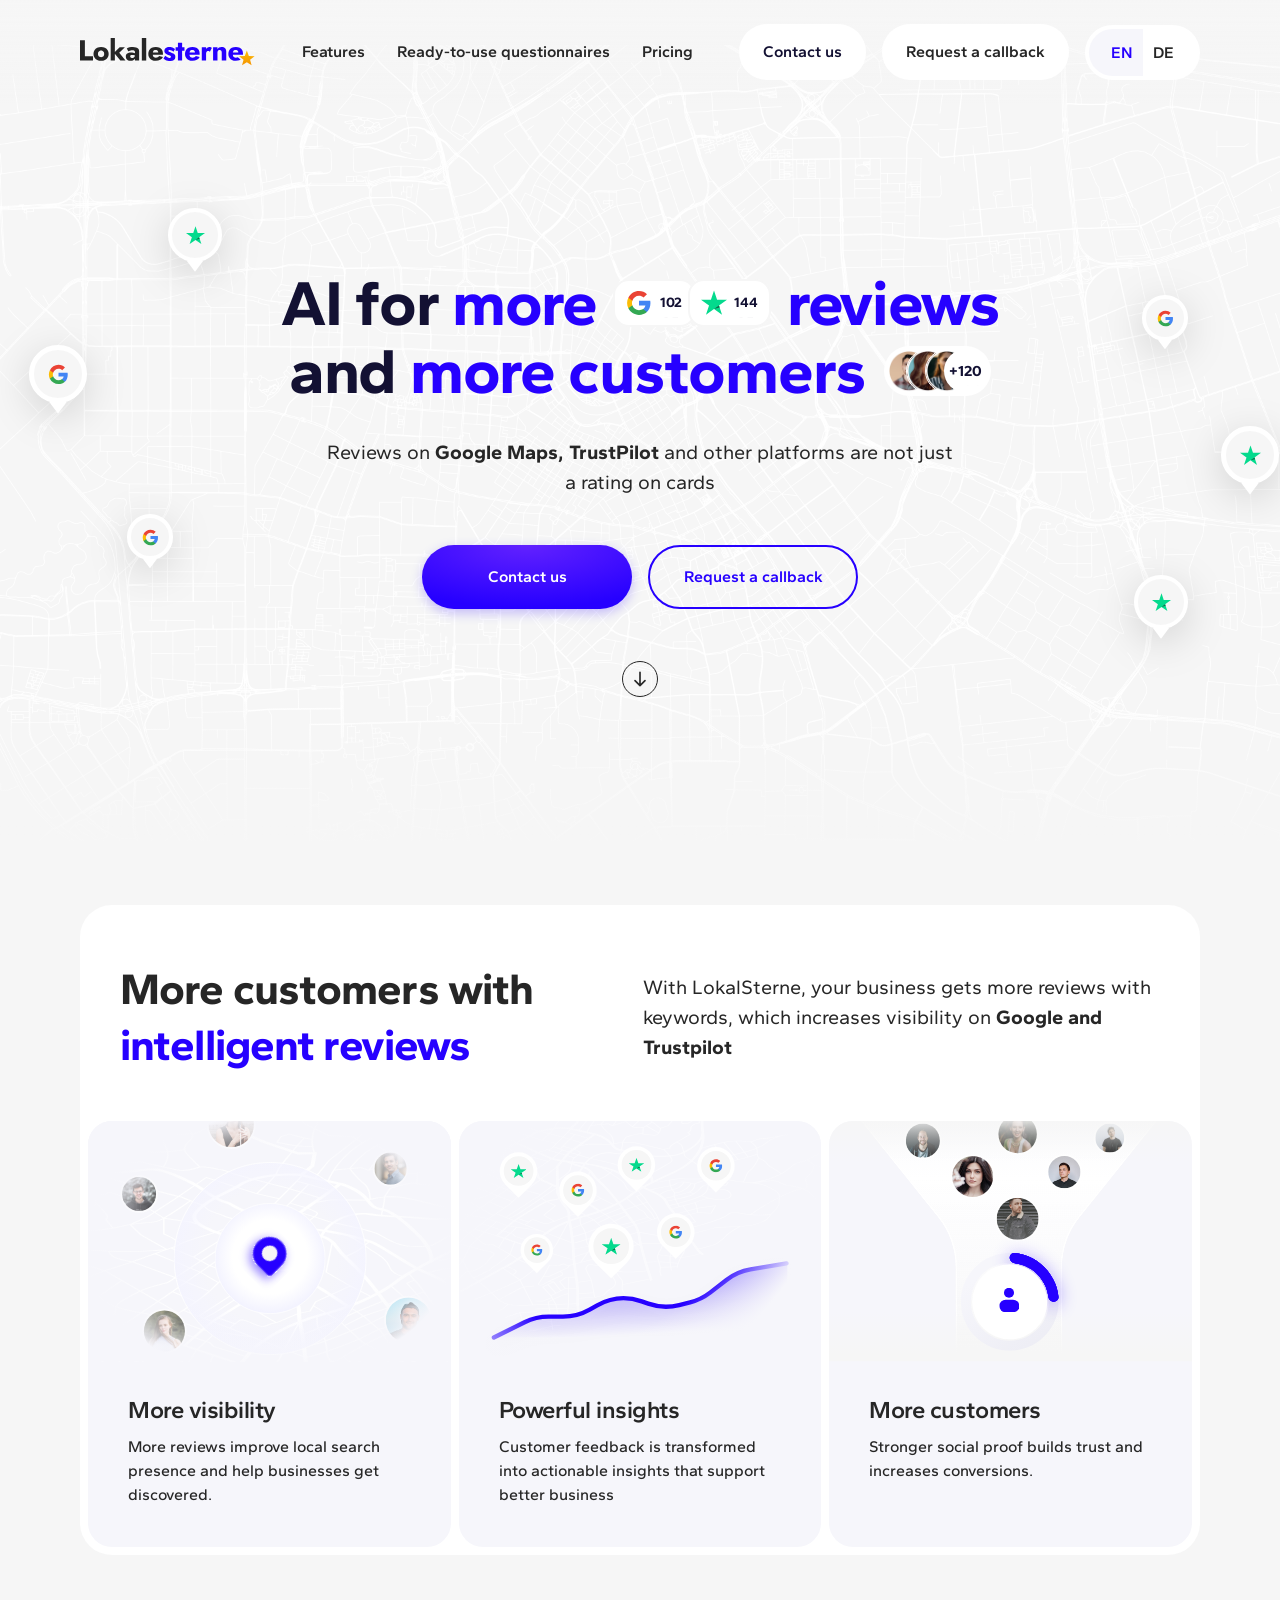
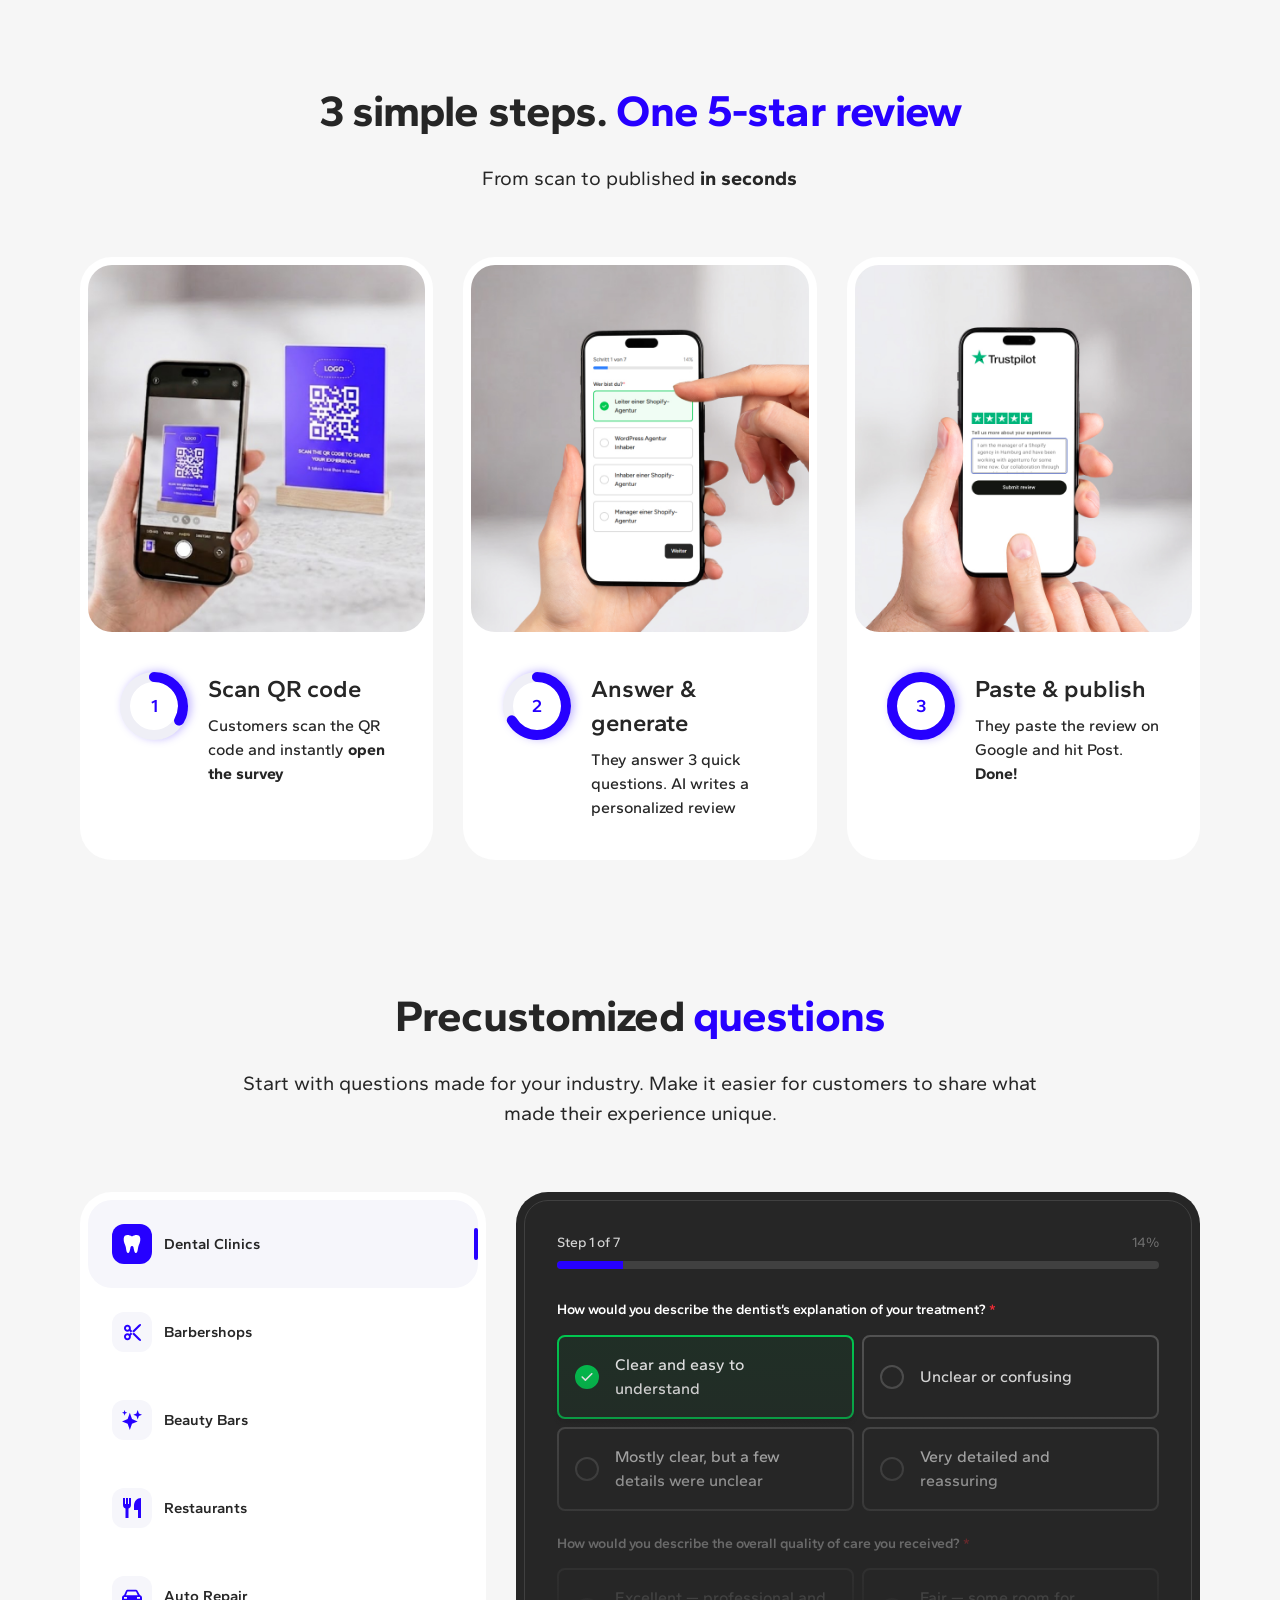
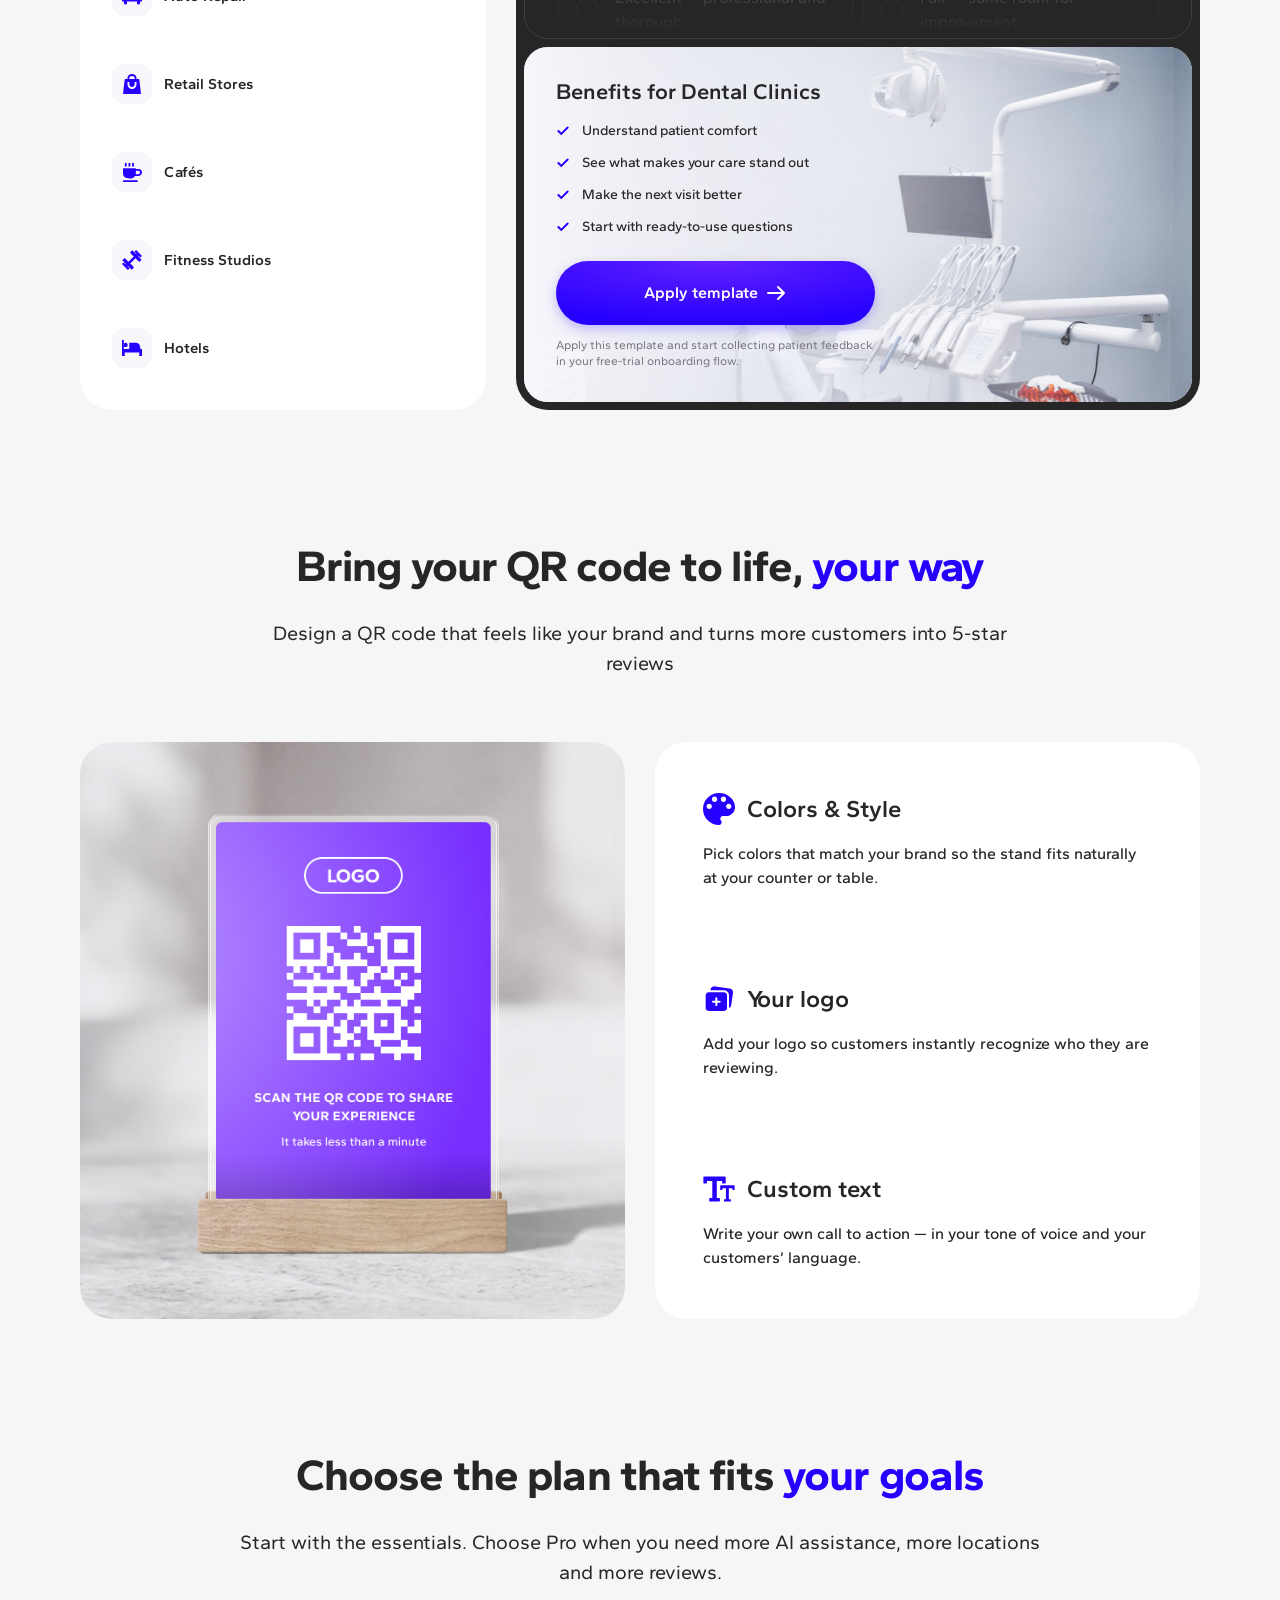
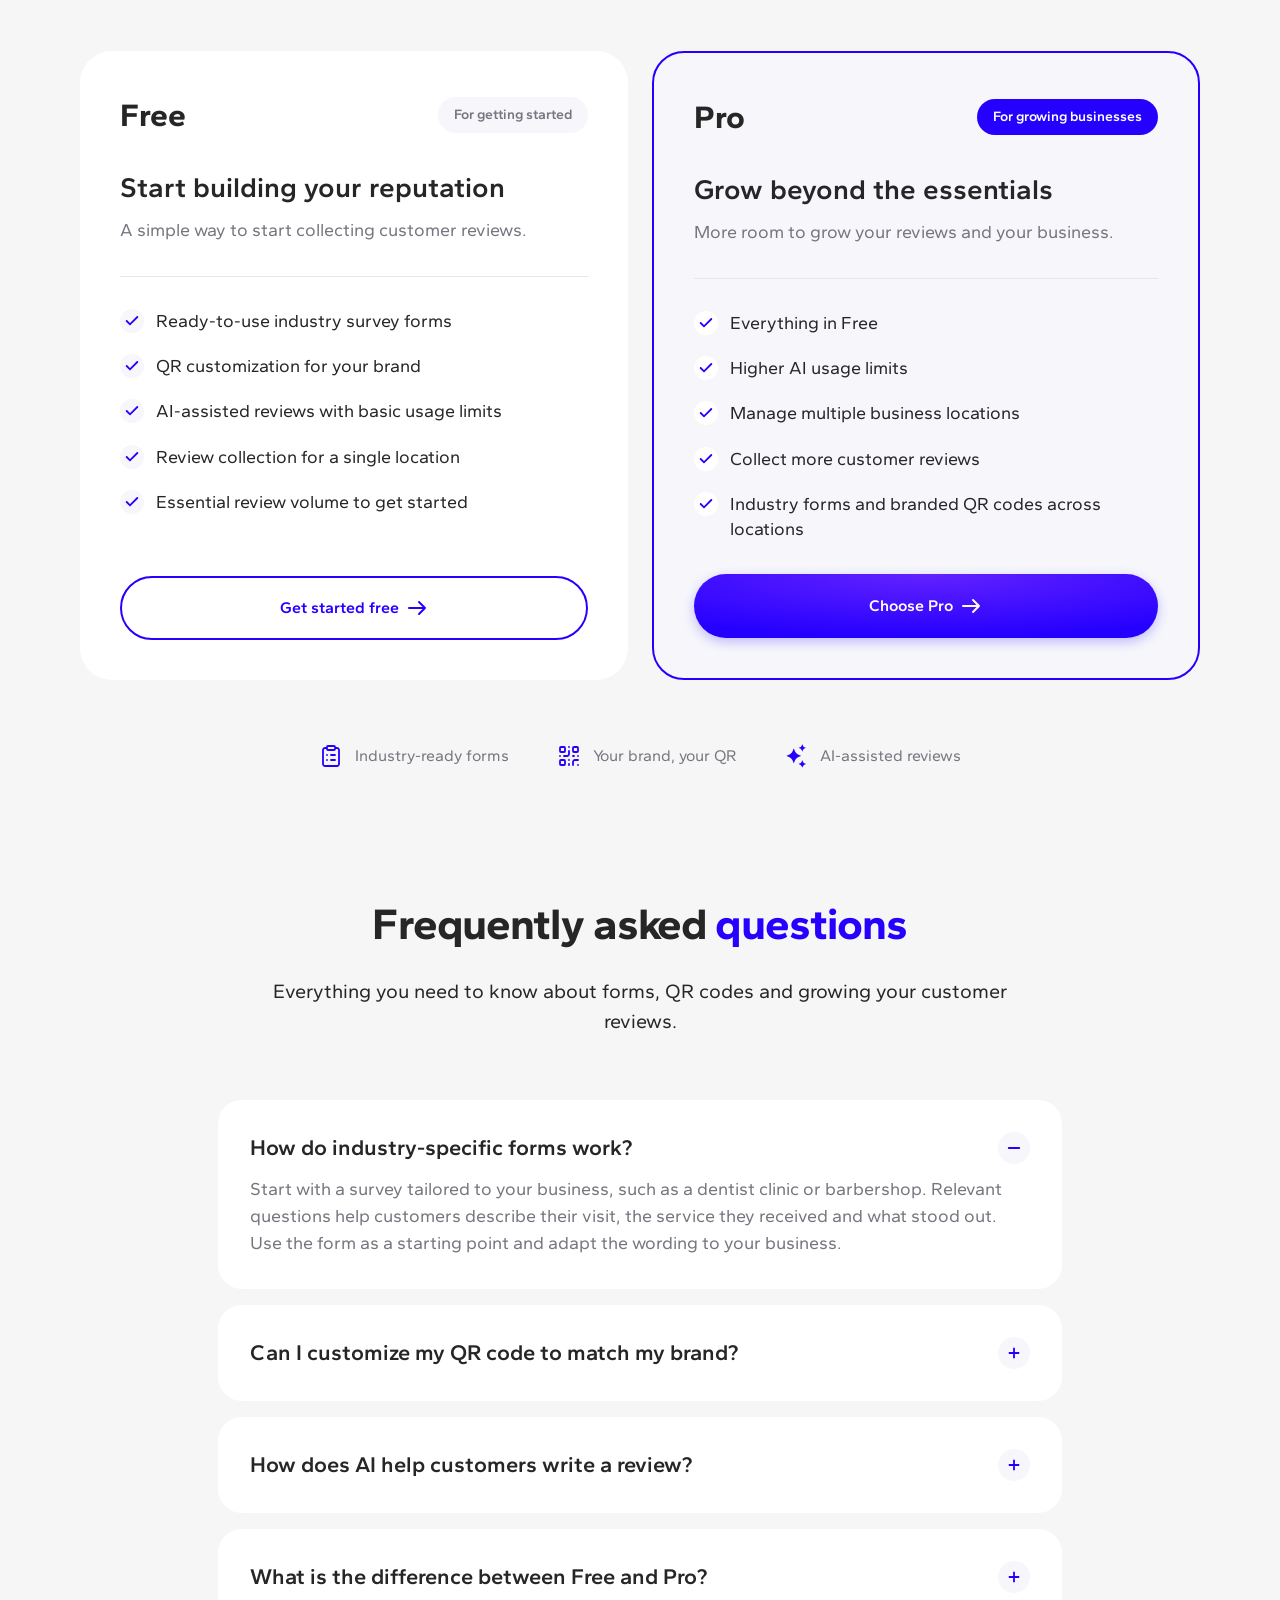
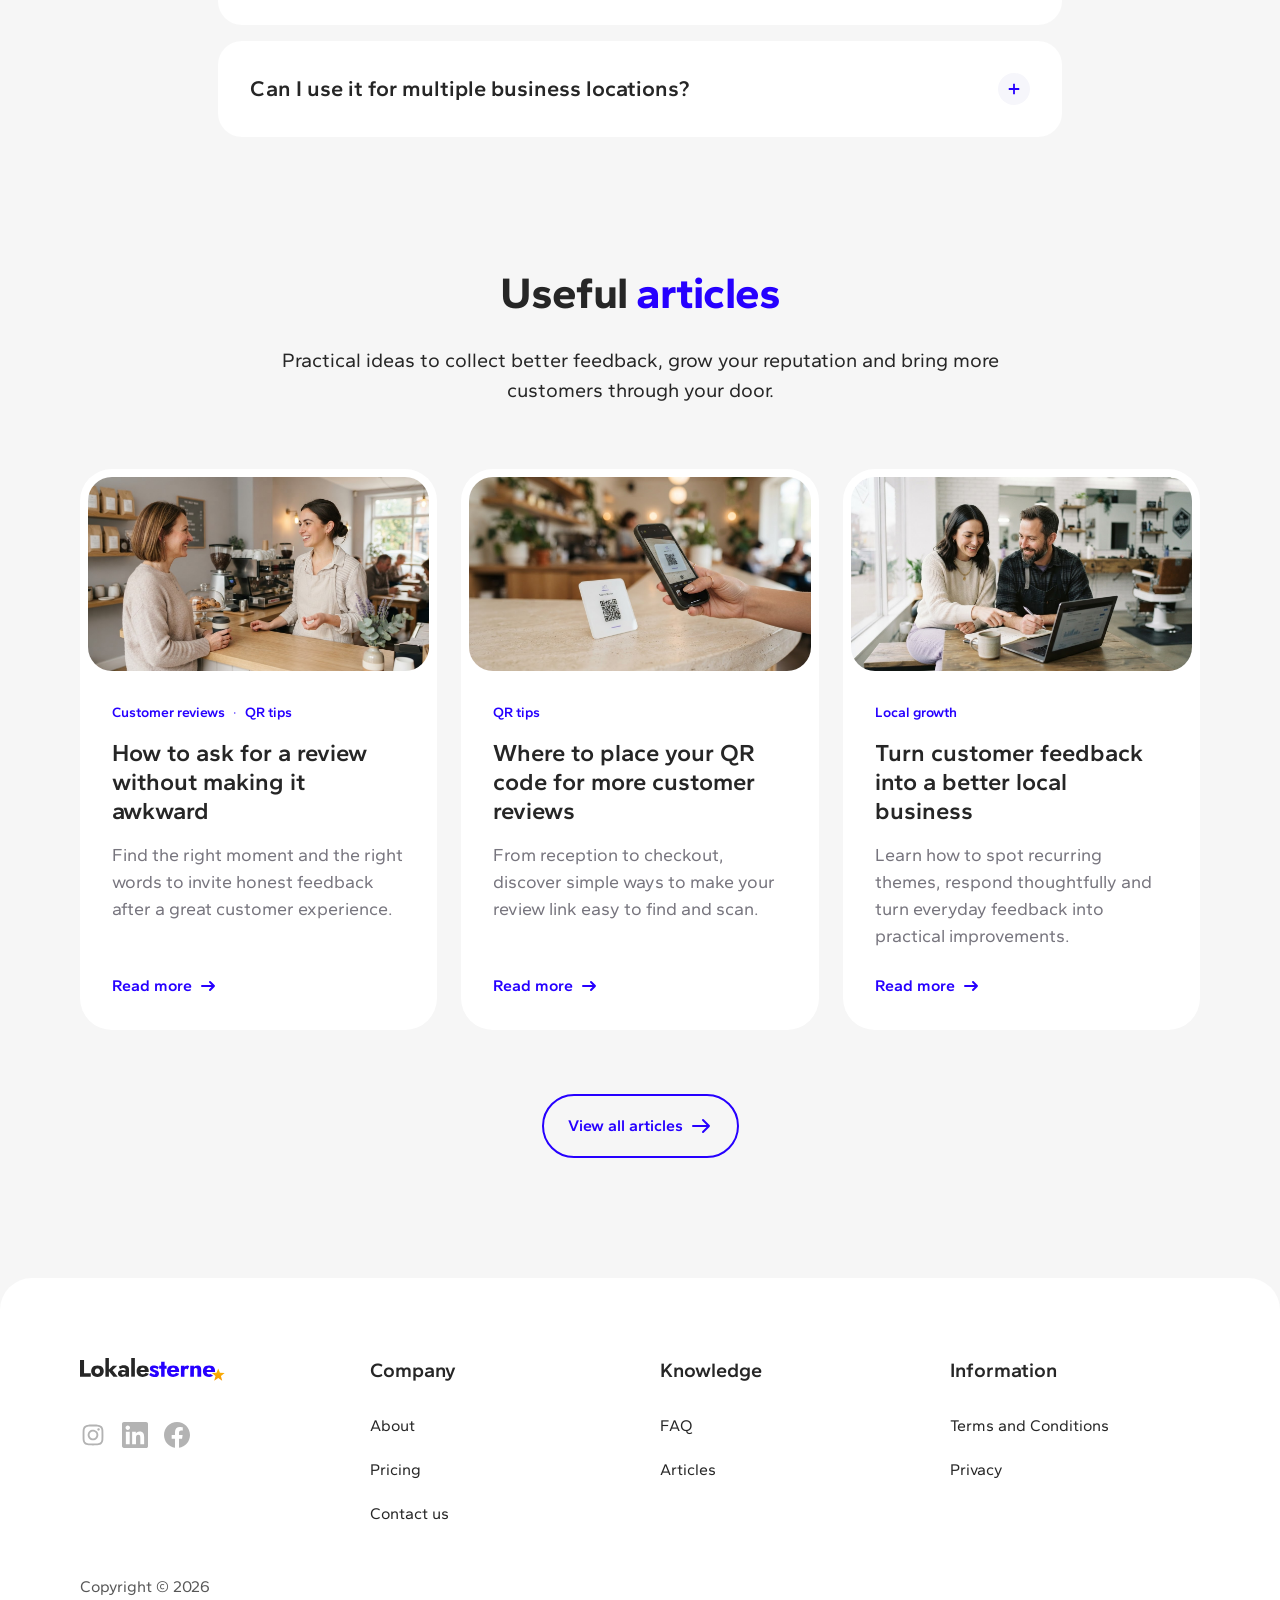
==== commit 3c9b2526: "Add EN/DE language switcher and update top bar from Figma - EN | DE toggle at the top right of the h" ====
--- a/index.html
+++ b/index.html
@@ -1 +1 @@
-<!DOCTYPE html><html lang="en" class="Y-BdPW_variable antialiased"><head><meta charSet="utf-8"/><meta name="viewport" content="width=device-width, initial-scale=1"/><link rel="preload" href="/_next/static/media/gantari_latin_ext_wght_normal-s.p.31bj7ertwudtd.woff2" as="font" crossorigin="" type="font/woff2"/><link rel="preload" href="/_next/static/media/gantari_latin_wght_normal-s.p.35v3p_kus6v_b.woff2" as="font" crossorigin="" type="font/woff2"/><link rel="preload" href="/brand/logo.svg" as="image"/><link rel="preload" as="image" href="/hero/map.png"/><link rel="preload" href="/icons/trustpilot-star.svg" as="image"/><link rel="preload" href="/icons/google.svg" as="image"/><link rel="preload" href="/hero/avatar-1.png" as="image"/><link rel="preload" href="/hero/avatar-2.png" as="image"/><link rel="preload" href="/hero/avatar-3.png" as="image"/><link rel="preload" as="image" href="/icons/check-circle.svg"/><link rel="preload" as="image" href="/icons/check.svg"/><link rel="preload" href="/icons/plan-check.svg" as="image"/><link rel="stylesheet" href="/_next/static/chunks/0r4zgagh05_kl.css" data-precedence="next"/><link rel="preload" as="script" fetchPriority="low" href="/_next/static/chunks/1pcw6gskne7pf.js"/><script src="/_next/static/chunks/1wnov70f88xjy.js" async=""></script><script src="/_next/static/chunks/2pffymnt3iag4.js" async=""></script><script src="/_next/static/chunks/0c98xzjfks9hq.js" async=""></script><script src="/_next/static/chunks/turbopack-2u1d16houkiyo.js" async=""></script><script src="/_next/static/chunks/1u296n4ru9auy.js" async=""></script><script src="/_next/static/chunks/3lvabq_lsbg26.js" async=""></script><script src="/_next/static/chunks/2dh63m_lshd26.js" async=""></script><link rel="preload" href="/icons/arrow-small.svg" as="image"/><link rel="preload" href="/icons/instagram.svg" as="image"/><link rel="preload" href="/icons/linkedin.svg" as="image"/><link rel="preload" href="/icons/facebook.svg" as="image"/><link rel="preload" href="/icons/clipboard-list.svg" as="image"/><link rel="preload" href="/icons/qr-code.svg" as="image"/><link rel="preload" href="/icons/ai.svg" as="image"/><link rel="preload" as="image" href="/icons/minus.svg"/><link rel="preload" as="image" href="/icons/plus.svg"/><title>LokalSterne — AI for more reviews and more customers</title><meta name="description" content="Industry-ready review forms, branded QR codes and AI-assisted reviews that help local businesses get more Google and Trustpilot reviews."/><link rel="icon" href="/favicon.ico?favicon.117ezoe8m31dk.ico" sizes="48x48" type="image/x-icon"/><meta name="next-size-adjust" content=""/><script src="/_next/static/chunks/0cz1d0mv5g_q7.js" noModule=""></script><link rel="stylesheet" href="/features/anim/features-anim.css"/><link rel="stylesheet" href="/contact/contact-modal.css"/></head><body class="min-h-dvh"><div hidden=""><!--$--><!--/$--></div><header class="fixed inset-x-0 top-0 z-50 transition-[background,box-shadow] duration-300 bg-gradient-to-b from-page to-page/0"><div class="mx-auto flex h-[72px] max-w-[1440px] items-center justify-between px-4 sm:px-8 lg:h-[116px] xl:px-20"><a aria-label="LokalSterne — home" class="shrink-0" href="/"><img src="/brand/logo.svg" alt="LokalSterne" width="175" height="29" class="h-6 w-auto lg:h-[29px]"/></a><nav aria-label="Main" class="hidden items-center gap-8 lg:flex"><a href="/#features" class="text-base font-semibold text-text transition hover:text-brand">Features</a><a href="/#questionnaires" class="text-base font-semibold text-text transition hover:text-brand">Ready-to-use questionnaires</a><a href="/#pricing" class="text-base font-semibold text-text transition hover:text-brand">Pricing</a></nav><div class="hidden items-center gap-4 lg:flex"><a class="inline-flex items-center justify-center gap-1.5 rounded-full font-semibold text-base whitespace-nowrap transition focus-visible:outline-2 focus-visible:outline-offset-2 focus-visible:outline-brand bg-white text-ink hover:bg-soft h-14 px-6 " href="#contact-form">Contact us</a><a class="inline-flex items-center justify-center gap-1.5 rounded-full font-semibold text-base whitespace-nowrap transition focus-visible:outline-2 focus-visible:outline-offset-2 focus-visible:outline-brand bg-white text-ink hover:bg-soft h-14 px-6 !text-text" href="#callback">Request a callback</a></div><button type="button" class="grid size-11 place-items-center rounded-full bg-white lg:hidden" aria-label="Open menu" aria-expanded="false" aria-controls="mobile-menu"><span class="relative block h-3 w-5"><span class="absolute left-0 h-0.5 w-5 rounded bg-ink transition top-0"></span><span class="absolute left-0 top-[5px] h-0.5 w-5 rounded bg-ink transition "></span><span class="absolute left-0 h-0.5 w-5 rounded bg-ink transition top-[10px]"></span></span></button></div><div id="mobile-menu" hidden="" class="border-t border-line bg-page px-4 pb-6 sm:px-8 lg:hidden"><nav aria-label="Mobile" class="flex flex-col py-2"><a href="/#features" class="py-3 text-lg font-semibold text-text">Features</a><a href="/#questionnaires" class="py-3 text-lg font-semibold text-text">Ready-to-use questionnaires</a><a href="/#pricing" class="py-3 text-lg font-semibold text-text">Pricing</a></nav><div class="flex flex-col gap-3"><a class="inline-flex items-center justify-center gap-1.5 rounded-full font-semibold text-base whitespace-nowrap transition focus-visible:outline-2 focus-visible:outline-offset-2 focus-visible:outline-brand bg-brand-glow text-white shadow-[0_4px_12px_rgb(38_0_255/0.25)] hover:brightness-110 active:brightness-95 h-16 px-6 " href="#contact-form">Contact us</a><a class="inline-flex items-center justify-center gap-1.5 rounded-full font-semibold text-base whitespace-nowrap transition focus-visible:outline-2 focus-visible:outline-offset-2 focus-visible:outline-brand border-2 border-brand text-brand hover:bg-brand hover:text-white h-16 px-6 " href="#callback">Request a callback</a></div></div></header><main><section id="top" class="relative isolate overflow-hidden pt-[120px] pb-24 md:pt-[180px] lg:min-h-[716px] lg:pt-[269px] lg:pb-[140px]"><div class="pointer-events-none absolute top-[45px] left-1/2 -z-10 h-[810px] w-[1440px] -translate-x-1/2"><img alt="" decoding="async" data-nimg="fill" class="object-cover" style="position:absolute;height:100%;width:100%;left:0;top:0;right:0;bottom:0;color:transparent" src="/hero/map.png"/><div class="absolute inset-x-0 bottom-0 h-40 bg-gradient-to-b from-page/0 to-page"></div><span aria-hidden="true" class="absolute flex flex-col items-center drop-shadow-[0_9px_20px_rgb(0_0_0/0.15)] animate-[float_6s_ease-in-out_infinite] " style="width:54px;left:248px;top:163px;animation-delay:0s"><span class="grid place-items-center rounded-full border-white bg-page" style="width:54px;height:54px;border-width:4.6979999999999995px"><img src="/icons/trustpilot-star.svg" alt="" style="width:19px;height:19px"/></span><span class="-mt-px bg-white" style="width:16.2px;height:10.8px;clip-path:polygon(0 0, 100% 0, 50% 100%)"></span></span><span aria-hidden="true" class="absolute flex flex-col items-center drop-shadow-[0_9px_20px_rgb(0_0_0/0.15)] animate-[float_6s_ease-in-out_infinite] " style="width:58px;left:109px;top:300px;animation-delay:1.2s"><span class="grid place-items-center rounded-full border-white bg-page" style="width:58px;height:58px;border-width:5.045999999999999px"><img src="/icons/google.svg" alt="" style="width:21px;height:21px"/></span><span class="-mt-px bg-white" style="width:17.4px;height:11.600000000000001px;clip-path:polygon(0 0, 100% 0, 50% 100%)"></span></span><span aria-hidden="true" class="absolute flex flex-col items-center drop-shadow-[0_9px_20px_rgb(0_0_0/0.15)] animate-[float_6s_ease-in-out_infinite] hidden md:flex" style="width:46px;left:207px;top:469px;animation-delay:0.6s"><span class="grid place-items-center rounded-full border-white bg-page" style="width:46px;height:46px;border-width:4.002px"><img src="/icons/google.svg" alt="" style="width:17px;height:17px"/></span><span class="-mt-px bg-white" style="width:13.799999999999999px;height:9.200000000000001px;clip-path:polygon(0 0, 100% 0, 50% 100%)"></span></span><span aria-hidden="true" class="absolute flex flex-col items-center drop-shadow-[0_9px_20px_rgb(0_0_0/0.15)] animate-[float_6s_ease-in-out_infinite] " style="width:46px;left:1222px;top:250px;animation-delay:1.8s"><span class="grid place-items-center rounded-full border-white bg-page" style="width:46px;height:46px;border-width:4.002px"><img src="/icons/google.svg" alt="" style="width:17px;height:17px"/></span><span class="-mt-px bg-white" style="width:13.799999999999999px;height:9.200000000000001px;clip-path:polygon(0 0, 100% 0, 50% 100%)"></span></span><span aria-hidden="true" class="absolute flex flex-col items-center drop-shadow-[0_9px_20px_rgb(0_0_0/0.15)] animate-[float_6s_ease-in-out_infinite] " style="width:58px;left:1301px;top:381px;animation-delay:0.3s"><span class="grid place-items-center rounded-full border-white bg-page" style="width:58px;height:58px;border-width:5.045999999999999px"><img src="/icons/trustpilot-star.svg" alt="" style="width:21px;height:21px"/></span><span class="-mt-px bg-white" style="width:17.4px;height:11.600000000000001px;clip-path:polygon(0 0, 100% 0, 50% 100%)"></span></span><span aria-hidden="true" class="absolute flex flex-col items-center drop-shadow-[0_9px_20px_rgb(0_0_0/0.15)] animate-[float_6s_ease-in-out_infinite] hidden md:flex" style="width:54px;left:1214px;top:530px;animation-delay:1.5s"><span class="grid place-items-center rounded-full border-white bg-page" style="width:54px;height:54px;border-width:4.6979999999999995px"><img src="/icons/trustpilot-star.svg" alt="" style="width:19px;height:19px"/></span><span class="-mt-px bg-white" style="width:16.2px;height:10.8px;clip-path:polygon(0 0, 100% 0, 50% 100%)"></span></span></div><div class="mx-auto flex max-w-[904px] flex-col items-center gap-8 px-4 text-center md:gap-12"><div class="flex flex-col items-center gap-6 md:gap-8"><h1 class="text-[34px] leading-[1.15] font-bold tracking-[-0.02em] text-ink sm:text-5xl md:text-[64px] md:leading-[68px]"><span class="inline-flex flex-wrap items-center justify-center gap-x-3 gap-y-1 md:gap-x-4"><span>AI for <span class="text-brand">more</span></span><span class="inline-flex -space-x-2"><span class="inline-flex h-10 items-center rounded-2xl border-2 border-page bg-white pr-1.5 pl-[9px] align-middle md:h-12 md:pr-2 md:pl-[11px]"><img src="/icons/google.svg" alt="Google" class="size-[22px] md:size-[26px]"/><span class="overflow-hidden" style="--reveal-w:36px;animation:reveal-w 0.6s cubic-bezier(0.22,1,0.36,1) 0.8s both"><span class="block overflow-hidden [mask-image:linear-gradient(to_bottom,transparent,black_25%,black_75%,transparent)] ml-1 w-[30px] text-center text-sm font-bold tracking-normal text-ink" style="height:30px;padding-top:5px"><span class="flex flex-col animate-roll" style="--roll-from:-260px;animation-delay:0.9s"><span style="height:20px;line-height:20px">102</span><span style="height:20px;line-height:20px">95</span><span style="height:20px;line-height:20px">88</span><span style="height:20px;line-height:20px">65</span><span style="height:20px;line-height:20px">60</span><span style="height:20px;line-height:20px">58</span><span style="height:20px;line-height:20px">54</span><span style="height:20px;line-height:20px">48</span><span style="height:20px;line-height:20px">44</span><span style="height:20px;line-height:20px">40</span><span style="height:20px;line-height:20px">32</span><span style="height:20px;line-height:20px">28</span><span style="height:20px;line-height:20px">12</span><span style="height:20px;line-height:20px">05</span></span></span></span></span><span class="inline-flex h-10 items-center rounded-2xl border-2 border-page bg-white pr-1.5 pl-[9px] align-middle md:h-12 md:pr-2 md:pl-[11px]"><img src="/icons/trustpilot-star.svg" alt="Trustpilot" class="size-[22px] md:size-[26px]"/><span class="overflow-hidden" style="--reveal-w:36px;animation:reveal-w 0.6s cubic-bezier(0.22,1,0.36,1) 1s both"><span class="block overflow-hidden [mask-image:linear-gradient(to_bottom,transparent,black_25%,black_75%,transparent)] ml-1 w-[30px] text-center text-sm font-bold tracking-normal text-ink" style="height:30px;padding-top:5px"><span class="flex flex-col animate-roll" style="--roll-from:-260px;animation-delay:1.1s"><span style="height:20px;line-height:20px">144</span><span style="height:20px;line-height:20px">95</span><span style="height:20px;line-height:20px">88</span><span style="height:20px;line-height:20px">65</span><span style="height:20px;line-height:20px">60</span><span style="height:20px;line-height:20px">58</span><span style="height:20px;line-height:20px">54</span><span style="height:20px;line-height:20px">48</span><span style="height:20px;line-height:20px">44</span><span style="height:20px;line-height:20px">40</span><span style="height:20px;line-height:20px">32</span><span style="height:20px;line-height:20px">28</span><span style="height:20px;line-height:20px">21</span><span style="height:20px;line-height:20px">09</span></span></span></span></span></span><span class="text-brand">reviews</span></span><br/><span class="inline-flex flex-wrap items-center justify-center gap-x-[19px] gap-y-1"><span>and <span class="text-brand">more customers</span></span><span class="inline-flex h-10 items-center rounded-full bg-white p-[3px] align-middle md:h-[50px]"><img src="/hero/avatar-1.png" alt="" class="size-[34px] rounded-full border-[1.5px] border-white object-cover md:size-11 "/><img src="/hero/avatar-2.png" alt="" class="size-[34px] rounded-full border-[1.5px] border-white object-cover md:size-11 -ml-[19px] md:-ml-[25px]"/><img src="/hero/avatar-3.png" alt="" class="size-[34px] rounded-full border-[1.5px] border-white object-cover md:size-11 -ml-[19px] md:-ml-[25px]"/><span class="-ml-[19px] grid size-[34px] place-items-center rounded-full bg-white md:-ml-[25px] md:size-11"><span class="block overflow-hidden [mask-image:linear-gradient(to_bottom,transparent,black_25%,black_75%,transparent)] w-10 text-center text-[15px] font-bold tracking-normal text-ink" style="height:30px;padding-top:5px"><span class="flex flex-col animate-roll" style="--roll-from:-200px;animation-delay:1.2s"><span style="height:20px;line-height:20px">+120</span><span style="height:20px;line-height:20px">+100</span><span style="height:20px;line-height:20px">+90</span><span style="height:20px;line-height:20px">+80</span><span style="height:20px;line-height:20px">+70</span><span style="height:20px;line-height:20px">+60</span><span style="height:20px;line-height:20px">+50</span><span style="height:20px;line-height:20px">+40</span><span style="height:20px;line-height:20px">+30</span><span style="height:20px;line-height:20px">+20</span><span style="height:20px;line-height:20px">+</span></span></span></span></span></span></h1><p class="max-w-[628px] text-lg leading-[1.5] text-text md:text-xl md:leading-[30px]">Reviews on <strong class="font-bold">Google Maps, TrustPilot</strong> and other platforms are not just a rating on cards</p></div><div class="flex w-full flex-col items-center gap-8 sm:w-auto md:gap-12"><div class="flex w-full flex-col gap-4 sm:w-auto sm:flex-row"><a class="inline-flex items-center justify-center gap-1.5 rounded-full font-semibold text-base whitespace-nowrap transition focus-visible:outline-2 focus-visible:outline-offset-2 focus-visible:outline-brand bg-brand-glow text-white shadow-[0_4px_12px_rgb(38_0_255/0.25)] hover:brightness-110 active:brightness-95 h-16 px-6 sm:w-[210px]" href="#contact-form">Contact us</a><a class="inline-flex items-center justify-center gap-1.5 rounded-full font-semibold text-base whitespace-nowrap transition focus-visible:outline-2 focus-visible:outline-offset-2 focus-visible:outline-brand border-2 border-brand text-brand hover:bg-brand hover:text-white h-16 px-6 sm:w-[210px]" href="#callback">Request a callback</a></div><a href="#features" class="ls-scroll" aria-label="Scroll down"><span aria-hidden="true" class="ls-scroll-arrow"><span class="icon " style="width:20px;height:20px;--icon:url(/icons/arrow-right.svg)"></span></span></a></div></div></section><section id="features" class="relative py-8 md:py-16"><div class="mx-auto w-full max-w-[1440px] px-4 sm:px-8 xl:px-20 "><div class="rounded-[32px] bg-white p-2"><div class="flex flex-col gap-4 px-4 py-8 md:px-8 md:py-12 lg:flex-row lg:items-center lg:justify-between lg:gap-[102px]"><h2 class="text-[32px] leading-[1.2] font-bold tracking-[-0.02em] text-text md:text-[44px] md:leading-[56px] lg:max-w-[581px]">More customers with <span class="text-brand">intelligent reviews</span></h2><p class="text-lg leading-[1.5] md:text-xl md:leading-[30px] lg:max-w-[517px]">With LokalSterne, your business gets more reviews with keywords, which increases visibility on<!-- --> <strong class="font-bold">Google and Trustpilot</strong></p></div><ul class="grid gap-2 md:grid-cols-3"><li class="flex flex-col gap-2 overflow-hidden rounded-3xl bg-soft"><div class="relative aspect-[416/275] w-full"><img alt="" loading="lazy" decoding="async" data-nimg="fill" class="object-cover" style="position:absolute;height:100%;width:100%;left:0;top:0;right:0;bottom:0;color:transparent" src="/features/visibility.png"/></div><div class="flex flex-col gap-2 px-6 pt-4 pb-8 md:px-10 md:pt-6 md:pb-10"><h3 class="text-2xl leading-[34px] font-semibold tracking-[-0.02em]">More visibility</h3><p class="text-base leading-6 font-medium">More reviews improve local search presence and help businesses get discovered.</p></div></li><li class="flex flex-col gap-2 overflow-hidden rounded-3xl bg-soft"><div class="relative aspect-[416/275] w-full"><img alt="" loading="lazy" decoding="async" data-nimg="fill" class="object-cover" style="position:absolute;height:100%;width:100%;left:0;top:0;right:0;bottom:0;color:transparent" src="/features/insights.png"/></div><div class="flex flex-col gap-2 px-6 pt-4 pb-8 md:px-10 md:pt-6 md:pb-10"><h3 class="text-2xl leading-[34px] font-semibold tracking-[-0.02em]">Powerful insights</h3><p class="text-base leading-6 font-medium">Customer feedback is transformed into actionable insights that support better business</p></div></li><li class="flex flex-col gap-2 overflow-hidden rounded-3xl bg-soft"><div class="relative aspect-[416/275] w-full"><img alt="" loading="lazy" decoding="async" data-nimg="fill" class="object-cover" style="position:absolute;height:100%;width:100%;left:0;top:0;right:0;bottom:0;color:transparent" src="/features/customers.png"/></div><div class="flex flex-col gap-2 px-6 pt-4 pb-8 md:px-10 md:pt-6 md:pb-10"><h3 class="text-2xl leading-[34px] font-semibold tracking-[-0.02em]">More customers</h3><p class="text-base leading-6 font-medium">Stronger social proof builds trust and increases conversions.</p></div></li></ul></div></div></section><section class="py-12 md:py-16"><div class="mx-auto w-full max-w-[1440px] px-4 sm:px-8 xl:px-20 flex flex-col gap-10 md:gap-16"><div class="mx-auto flex max-w-[842px] flex-col items-center gap-4 text-center md:gap-6 "><h2 class="text-[32px] leading-[1.2] font-bold tracking-[-0.02em] text-text md:text-[44px] md:leading-[56px]">3 simple steps.<!-- --> <span class="text-brand">One 5-star review</span></h2><p class="max-w-[800px] text-lg leading-[1.5] md:text-xl md:leading-[30px]">From scan to published <strong class="font-bold">in seconds</strong></p></div><ol class="grid gap-6 md:grid-cols-3 lg:gap-[30px]"><li class="group flex flex-col gap-2 rounded-[32px] bg-white p-2"><div class="relative aspect-[390/425] overflow-hidden rounded-3xl"><img alt="" loading="lazy" decoding="async" data-nimg="fill" class="object-cover transition duration-500 group-hover:scale-105" style="position:absolute;height:100%;width:100%;left:0;top:0;right:0;bottom:0;color:transparent" src="/steps/step-1.jpg"/></div><div class="flex items-start gap-5 p-6 lg:p-8"><span class="relative grid size-[68px] shrink-0 place-items-center"><svg viewBox="0 0 68 68" class="absolute inset-0 -rotate-90 drop-shadow-[1px_3px_4px_rgb(38_0_255/0.28)]" aria-hidden="true"><circle cx="34" cy="34" r="29" fill="white" stroke="var(--color-ring)" stroke-width="10"></circle><circle cx="34" cy="34" r="29" fill="none" stroke="var(--color-brand)" stroke-width="10" stroke-linecap="round" stroke-dasharray="60.73745796940267 182.212373908208"></circle></svg><span class="relative text-lg leading-[34px] font-semibold text-brand">1</span></span><div class="flex flex-col gap-2"><h3 class="text-2xl leading-[34px] font-semibold">Scan QR code</h3><p class="text-base leading-6 font-medium">Customers scan the QR code and instantly <strong class="font-bold">open the survey</strong></p></div></div></li><li class="group flex flex-col gap-2 rounded-[32px] bg-white p-2"><div class="relative aspect-[390/425] overflow-hidden rounded-3xl"><img alt="" loading="lazy" decoding="async" data-nimg="fill" class="object-cover transition duration-500 group-hover:scale-105" style="position:absolute;height:100%;width:100%;left:0;top:0;right:0;bottom:0;color:transparent" src="/steps/step-2.jpg"/></div><div class="flex items-start gap-5 p-6 lg:p-8"><span class="relative grid size-[68px] shrink-0 place-items-center"><svg viewBox="0 0 68 68" class="absolute inset-0 -rotate-90 drop-shadow-[1px_3px_4px_rgb(38_0_255/0.28)]" aria-hidden="true"><circle cx="34" cy="34" r="29" fill="white" stroke="var(--color-ring)" stroke-width="10"></circle><circle cx="34" cy="34" r="29" fill="none" stroke="var(--color-brand)" stroke-width="10" stroke-linecap="round" stroke-dasharray="121.47491593880534 182.212373908208"></circle></svg><span class="relative text-lg leading-[34px] font-semibold text-brand">2</span></span><div class="flex flex-col gap-2"><h3 class="text-2xl leading-[34px] font-semibold">Answer &amp; generate</h3><p class="text-base leading-6 font-medium">They answer 3 quick questions. AI writes a personalized review</p></div></div></li><li class="group flex flex-col gap-2 rounded-[32px] bg-white p-2"><div class="relative aspect-[390/425] overflow-hidden rounded-3xl"><img alt="" loading="lazy" decoding="async" data-nimg="fill" class="object-cover transition duration-500 group-hover:scale-105" style="position:absolute;height:100%;width:100%;left:0;top:0;right:0;bottom:0;color:transparent" src="/steps/step-3.jpg"/></div><div class="flex items-start gap-5 p-6 lg:p-8"><span class="relative grid size-[68px] shrink-0 place-items-center"><svg viewBox="0 0 68 68" class="absolute inset-0 -rotate-90 drop-shadow-[1px_3px_4px_rgb(38_0_255/0.28)]" aria-hidden="true"><circle cx="34" cy="34" r="29" fill="white" stroke="var(--color-ring)" stroke-width="10"></circle><circle cx="34" cy="34" r="29" fill="none" stroke="var(--color-brand)" stroke-width="10" stroke-linecap="round" stroke-dasharray="182.21237390820798 182.212373908208"></circle></svg><span class="relative text-lg leading-[34px] font-semibold text-brand">3</span></span><div class="flex flex-col gap-2"><h3 class="text-2xl leading-[34px] font-semibold">Paste &amp; publish</h3><p class="text-base leading-6 font-medium">They paste the review on Google and hit Post. <strong class="font-bold">Done!</strong></p></div></div></li></ol></div></section><section id="questionnaires" class="py-12 md:py-16"><div class="mx-auto w-full max-w-[1440px] px-4 sm:px-8 xl:px-20 flex flex-col gap-10 md:gap-16"><div class="mx-auto flex max-w-[842px] flex-col items-center gap-4 text-center md:gap-6 "><h2 class="text-[32px] leading-[1.2] font-bold tracking-[-0.02em] text-text md:text-[44px] md:leading-[56px]">Precustomized<!-- --> <span class="text-brand">questions</span></h2><p class="max-w-[800px] text-lg leading-[1.5] md:text-xl md:leading-[30px]">Start with questions made for your industry. Make it easier for customers to share what made their experience unique.</p></div><div class="flex flex-col gap-6 lg:flex-row lg:gap-[30px]"><div role="tablist" aria-label="Industry" class="flex shrink-0 gap-1 overflow-x-auto rounded-[32px] bg-white p-2 [scrollbar-width:none] lg:w-[406px] lg:flex-col lg:gap-0"><button role="tab" id="tab-dental" aria-selected="true" aria-controls="industry-panel" class="relative flex shrink-0 items-center gap-3 rounded-3xl p-4 text-left text-[15px] font-semibold transition lg:p-6 bg-soft"><span class="grid size-10 place-items-center rounded-xl transition bg-brand text-white"><span aria-hidden="true" class="icon " style="width:24px;height:24px;--icon:url(/industries/dental.svg)"></span></span><span class="whitespace-nowrap lg:flex-1">Dental Clinics</span><span class="absolute top-7 right-0 hidden h-8 w-1 rounded-xl bg-brand lg:block"></span></button><button role="tab" id="tab-barbershops" aria-selected="false" aria-controls="industry-panel" class="relative flex shrink-0 items-center gap-3 rounded-3xl p-4 text-left text-[15px] font-semibold transition lg:p-6 hover:bg-soft/60"><span class="grid size-10 place-items-center rounded-xl transition bg-soft text-brand"><span aria-hidden="true" class="icon " style="width:24px;height:24px;--icon:url(/industries/barbershops.svg)"></span></span><span class="whitespace-nowrap lg:flex-1">Barbershops</span></button><button role="tab" id="tab-beauty" aria-selected="false" aria-controls="industry-panel" class="relative flex shrink-0 items-center gap-3 rounded-3xl p-4 text-left text-[15px] font-semibold transition lg:p-6 hover:bg-soft/60"><span class="grid size-10 place-items-center rounded-xl transition bg-soft text-brand"><span aria-hidden="true" class="icon " style="width:24px;height:24px;--icon:url(/industries/beauty.svg)"></span></span><span class="whitespace-nowrap lg:flex-1">Beauty Bars</span></button><button role="tab" id="tab-restaurants" aria-selected="false" aria-controls="industry-panel" class="relative flex shrink-0 items-center gap-3 rounded-3xl p-4 text-left text-[15px] font-semibold transition lg:p-6 hover:bg-soft/60"><span class="grid size-10 place-items-center rounded-xl transition bg-soft text-brand"><span aria-hidden="true" class="icon " style="width:24px;height:24px;--icon:url(/industries/restaurants.svg)"></span></span><span class="whitespace-nowrap lg:flex-1">Restaurants</span></button><button role="tab" id="tab-auto" aria-selected="false" aria-controls="industry-panel" class="relative flex shrink-0 items-center gap-3 rounded-3xl p-4 text-left text-[15px] font-semibold transition lg:p-6 hover:bg-soft/60"><span class="grid size-10 place-items-center rounded-xl transition bg-soft text-brand"><span aria-hidden="true" class="icon " style="width:24px;height:24px;--icon:url(/industries/auto.svg)"></span></span><span class="whitespace-nowrap lg:flex-1">Auto Repair</span></button><button role="tab" id="tab-retail" aria-selected="false" aria-controls="industry-panel" class="relative flex shrink-0 items-center gap-3 rounded-3xl p-4 text-left text-[15px] font-semibold transition lg:p-6 hover:bg-soft/60"><span class="grid size-10 place-items-center rounded-xl transition bg-soft text-brand"><span aria-hidden="true" class="icon " style="width:24px;height:24px;--icon:url(/industries/retail.svg)"></span></span><span class="whitespace-nowrap lg:flex-1">Retail Stores</span></button><button role="tab" id="tab-cafes" aria-selected="false" aria-controls="industry-panel" class="relative flex shrink-0 items-center gap-3 rounded-3xl p-4 text-left text-[15px] font-semibold transition lg:p-6 hover:bg-soft/60"><span class="grid size-10 place-items-center rounded-xl transition bg-soft text-brand"><span aria-hidden="true" class="icon " style="width:24px;height:24px;--icon:url(/industries/cafes.svg)"></span></span><span class="whitespace-nowrap lg:flex-1">Cafés</span></button><button role="tab" id="tab-fitness" aria-selected="false" aria-controls="industry-panel" class="relative flex shrink-0 items-center gap-3 rounded-3xl p-4 text-left text-[15px] font-semibold transition lg:p-6 hover:bg-soft/60"><span class="grid size-10 place-items-center rounded-xl transition bg-soft text-brand"><span aria-hidden="true" class="icon " style="width:24px;height:24px;--icon:url(/industries/fitness.svg)"></span></span><span class="whitespace-nowrap lg:flex-1">Fitness Studios</span></button><button role="tab" id="tab-hotels" aria-selected="false" aria-controls="industry-panel" class="relative flex shrink-0 items-center gap-3 rounded-3xl p-4 text-left text-[15px] font-semibold transition lg:p-6 hover:bg-soft/60"><span class="grid size-10 place-items-center rounded-xl transition bg-soft text-brand"><span aria-hidden="true" class="icon " style="width:24px;height:24px;--icon:url(/industries/hotels.svg)"></span></span><span class="whitespace-nowrap lg:flex-1">Hotels</span></button></div><div id="industry-panel" role="tabpanel" aria-labelledby="tab-dental" class="flex min-w-0 flex-1 flex-col gap-2 rounded-[32px] bg-dark p-2"><div class="relative max-h-[439px] animate-fade-up overflow-hidden rounded-3xl border border-dark-line bg-dark p-5 md:p-8" aria-hidden="true"><div class="flex items-center justify-between text-sm leading-5"><span class="font-medium text-neutral-300">Step 1 of 7</span><span class="text-neutral-500">14%</span></div><div class="mt-2 h-2 overflow-hidden rounded-full bg-dark-line"><div class="h-full w-[11%] bg-brand"></div></div><div class="mt-8"><p class="mb-4 text-sm leading-[17.5px] font-semibold text-white">How would you describe the dentist’s explanation of your treatment?<!-- --> <span class="text-[#fb2c36]">*</span></p><div class="grid gap-2 sm:grid-cols-2"><div class="flex min-h-[60px] items-center gap-4 rounded-lg border-2 p-4 text-base leading-6 font-medium text-neutral-100 border-success bg-[#0d542b]/20 shadow-[0_2px_4px_-2px_rgb(0_0_0/0.1),0_4px_6px_-1px_rgb(0_0_0/0.1)]"><span class="grid size-6 shrink-0 place-items-center rounded-full border-2 border-success bg-success"><img src="/icons/check-circle.svg" alt="" class="size-4"/></span><span class="max-w-[211px]">Clear and easy to understand</span></div><div class="flex min-h-[60px] items-center gap-4 rounded-lg border-2 p-4 text-base leading-6 font-medium text-neutral-100 border-dark-border bg-dark"><span class="grid size-6 shrink-0 place-items-center rounded-full border-2 border-dark-border"></span><span class="max-w-[211px]">Unclear or confusing</span></div><div class="flex min-h-[60px] items-center gap-4 rounded-lg border-2 p-4 text-base leading-6 font-medium text-neutral-100 border-dark-border bg-dark"><span class="grid size-6 shrink-0 place-items-center rounded-full border-2 border-dark-border"></span><span class="max-w-[211px]">Mostly clear, but a few details were unclear</span></div><div class="flex min-h-[60px] items-center gap-4 rounded-lg border-2 p-4 text-base leading-6 font-medium text-neutral-100 border-dark-border bg-dark"><span class="grid size-6 shrink-0 place-items-center rounded-full border-2 border-dark-border"></span><span class="max-w-[211px]">Very detailed and reassuring</span></div></div></div><div class="mt-6"><p class="mb-4 text-sm leading-[17.5px] font-semibold text-white">How would you describe the overall quality of care you received?<!-- --> <span class="text-[#fb2c36]">*</span></p><div class="grid gap-2 sm:grid-cols-2"><div class="flex min-h-[60px] items-center gap-4 rounded-lg border-2 p-4 text-base leading-6 font-medium text-neutral-100 border-dark-border bg-dark"><span class="grid size-6 shrink-0 place-items-center rounded-full border-2 border-dark-border"></span><span class="max-w-[211px]">Excellent — professional and thorough</span></div><div class="flex min-h-[60px] items-center gap-4 rounded-lg border-2 p-4 text-base leading-6 font-medium text-neutral-100 border-dark-border bg-dark"><span class="grid size-6 shrink-0 place-items-center rounded-full border-2 border-dark-border"></span><span class="max-w-[211px]">Fair — some room for improvement</span></div><div class="flex min-h-[60px] items-center gap-4 rounded-lg border-2 p-4 text-base leading-6 font-medium text-neutral-100 border-dark-border bg-dark"><span class="grid size-6 shrink-0 place-items-center rounded-full border-2 border-dark-border"></span><span class="max-w-[211px]">Good — met my expectations</span></div><div class="flex min-h-[60px] items-center gap-4 rounded-lg border-2 p-4 text-base leading-6 font-medium text-neutral-100 border-dark-border bg-dark"><span class="grid size-6 shrink-0 place-items-center rounded-full border-2 border-dark-border"></span><span class="max-w-[211px]">Outstanding — beyond expectations</span></div></div></div><div class="pointer-events-none absolute inset-x-0 bottom-0 h-[70%] bg-gradient-to-b from-dark/0 to-dark"></div></div><div class="relative overflow-hidden rounded-3xl bg-soft p-6 md:p-8"><img alt="" loading="lazy" decoding="async" data-nimg="fill" class="hidden object-cover object-right sm:block" style="position:absolute;height:100%;width:100%;left:0;top:0;right:0;bottom:0;color:transparent" src="/questions/benefits-bg.jpg"/><div class="absolute inset-0 hidden bg-gradient-to-r from-soft via-soft/70 to-soft/0 sm:block"></div><div class="relative flex max-w-[319px] animate-fade-up flex-col gap-6"><div class="flex flex-col gap-4"><h3 class="text-[22px] leading-[1.15] font-semibold">Benefits for <!-- -->Dental Clinics</h3><ul class="flex flex-col gap-3"><li class="flex items-center gap-3 text-sm font-medium"><img src="/icons/check.svg" alt="" class="size-3.5"/>Understand patient comfort</li><li class="flex items-center gap-3 text-sm font-medium"><img src="/icons/check.svg" alt="" class="size-3.5"/>See what makes your care stand out</li><li class="flex items-center gap-3 text-sm font-medium"><img src="/icons/check.svg" alt="" class="size-3.5"/>Make the next visit better</li><li class="flex items-center gap-3 text-sm font-medium"><img src="/icons/check.svg" alt="" class="size-3.5"/>Start with ready-to-use questions</li></ul></div><div class="flex flex-col gap-3"><a class="inline-flex items-center justify-center gap-1.5 rounded-full font-semibold text-base whitespace-nowrap transition focus-visible:outline-2 focus-visible:outline-offset-2 focus-visible:outline-brand bg-brand-glow text-white shadow-[0_4px_12px_rgb(38_0_255/0.25)] hover:brightness-110 active:brightness-95 h-16 px-6 w-full" href="https://app.lokalsterne.seiten.co/login" target="_blank" rel="noopener noreferrer">Apply template<span aria-hidden="true" class="icon " style="width:24px;height:24px;--icon:url(/icons/arrow-right.svg)"></span></a><p class="text-xs leading-[1.4] text-muted">Apply this template and start collecting <!-- -->patient<!-- --> feedback in your free-trial onboarding flow.</p></div></div></div></div></div></div></section><section class="py-12 md:py-16"><div class="mx-auto w-full max-w-[1440px] px-4 sm:px-8 xl:px-20 flex flex-col gap-10 md:gap-16"><div class="mx-auto flex max-w-[842px] flex-col items-center gap-4 text-center md:gap-6 "><h2 class="text-[32px] leading-[1.2] font-bold tracking-[-0.02em] text-text md:text-[44px] md:leading-[56px]">Bring your QR code to life,<!-- --> <span class="text-brand">your way</span></h2><p class="max-w-[800px] text-lg leading-[1.5] md:text-xl md:leading-[30px]">Design a QR code that feels like your brand and turns more customers into 5-star reviews</p></div><div class="grid gap-6 lg:grid-cols-2 lg:gap-[30px]"><div class="relative aspect-[625/662] overflow-hidden rounded-[32px] bg-white"><img alt="QR code stand with your logo and call to action" loading="lazy" decoding="async" data-nimg="fill" class="object-cover" style="position:absolute;height:100%;width:100%;left:0;top:0;right:0;bottom:0;color:transparent" src="/qr/default.jpg"/><img alt="" loading="lazy" decoding="async" data-nimg="fill" class="object-cover transition-opacity duration-500 opacity-0" style="position:absolute;height:100%;width:100%;left:0;top:0;right:0;bottom:0;color:transparent" src="/qr/colors.jpg"/><img alt="" loading="lazy" decoding="async" data-nimg="fill" class="object-cover transition-opacity duration-500 opacity-0" style="position:absolute;height:100%;width:100%;left:0;top:0;right:0;bottom:0;color:transparent" src="/qr/logo.jpg"/><img alt="" loading="lazy" decoding="async" data-nimg="fill" class="object-cover transition-opacity duration-500 opacity-0" style="position:absolute;height:100%;width:100%;left:0;top:0;right:0;bottom:0;color:transparent" src="/qr/text.jpg"/></div><ul class="flex flex-col gap-2 rounded-[32px] bg-white p-2"><li class="flex-1"><button type="button" aria-pressed="false" class="relative flex h-full w-full flex-col justify-center gap-4 rounded-3xl p-6 text-left transition md:p-10 hover:bg-soft/50"><span class="absolute top-1/2 left-0 h-8 w-1 -translate-y-1/2 rounded-xl bg-brand transition-opacity opacity-0"></span><span class="flex items-center gap-3 text-2xl leading-[34px] font-semibold"><span aria-hidden="true" class="icon text-brand" style="width:32px;height:32px;--icon:url(/icons/palette.svg)"></span>Colors &amp; Style</span><span class="text-base leading-6 font-medium">Pick colors that match your brand so the stand fits naturally at your counter or table.</span></button></li><li class="flex-1"><button type="button" aria-pressed="false" class="relative flex h-full w-full flex-col justify-center gap-4 rounded-3xl p-6 text-left transition md:p-10 hover:bg-soft/50"><span class="absolute top-1/2 left-0 h-8 w-1 -translate-y-1/2 rounded-xl bg-brand transition-opacity opacity-0"></span><span class="flex items-center gap-3 text-2xl leading-[34px] font-semibold"><span aria-hidden="true" class="icon text-brand" style="width:32px;height:32px;--icon:url(/icons/image-gallery.svg)"></span>Your logo</span><span class="text-base leading-6 font-medium">Add your logo so customers instantly recognize who they are reviewing.</span></button></li><li class="flex-1"><button type="button" aria-pressed="false" class="relative flex h-full w-full flex-col justify-center gap-4 rounded-3xl p-6 text-left transition md:p-10 hover:bg-soft/50"><span class="absolute top-1/2 left-0 h-8 w-1 -translate-y-1/2 rounded-xl bg-brand transition-opacity opacity-0"></span><span class="flex items-center gap-3 text-2xl leading-[34px] font-semibold"><span aria-hidden="true" class="icon text-brand" style="width:32px;height:32px;--icon:url(/icons/text-size.svg)"></span>Custom text</span><span class="text-base leading-6 font-medium">Write your own call to action — in your tone of voice and your customers’ language.</span></button></li></ul></div></div></section><section id="pricing" class="py-12 md:py-16"><div class="mx-auto w-full max-w-[1440px] px-4 sm:px-8 xl:px-20 flex flex-col gap-10 md:gap-16"><div class="mx-auto flex max-w-[842px] flex-col items-center gap-4 text-center md:gap-6 "><h2 class="text-[32px] leading-[1.2] font-bold tracking-[-0.02em] text-text md:text-[44px] md:leading-[56px]">Choose the plan that fits<!-- --> <span class="text-brand">your goals</span></h2><p class="max-w-[800px] text-lg leading-[1.5] md:text-xl md:leading-[30px]">Start with the essentials. Choose Pro when you need more AI assistance, more locations and more reviews.</p></div><div class="grid gap-6 lg:grid-cols-2"><article class="flex flex-col gap-8 rounded-[32px] p-6 md:p-10 bg-white"><div class="flex items-center justify-between gap-4"><h3 class="text-[32px] font-bold">Free</h3><span class="rounded-full px-4 py-2 text-sm font-semibold bg-soft text-muted">For getting started</span></div><div class="flex flex-col gap-3"><p class="text-2xl leading-[1.2] font-semibold md:text-[28px]">Start building your reputation</p><p class="text-lg leading-[1.5] text-muted">A simple way to start collecting customer reviews.</p></div><hr class="border-line"/><ul class="flex flex-1 flex-col gap-5"><li class="flex items-start gap-3 text-base leading-[1.4] md:text-lg"><span class="grid size-6 shrink-0 place-items-center rounded-full bg-soft"><img src="/icons/plan-check.svg" alt="" class="size-4"/></span>Ready-to-use industry survey forms</li><li class="flex items-start gap-3 text-base leading-[1.4] md:text-lg"><span class="grid size-6 shrink-0 place-items-center rounded-full bg-soft"><img src="/icons/plan-check.svg" alt="" class="size-4"/></span>QR customization for your brand</li><li class="flex items-start gap-3 text-base leading-[1.4] md:text-lg"><span class="grid size-6 shrink-0 place-items-center rounded-full bg-soft"><img src="/icons/plan-check.svg" alt="" class="size-4"/></span>AI-assisted reviews with basic usage limits</li><li class="flex items-start gap-3 text-base leading-[1.4] md:text-lg"><span class="grid size-6 shrink-0 place-items-center rounded-full bg-soft"><img src="/icons/plan-check.svg" alt="" class="size-4"/></span>Review collection for a single location</li><li class="flex items-start gap-3 text-base leading-[1.4] md:text-lg"><span class="grid size-6 shrink-0 place-items-center rounded-full bg-soft"><img src="/icons/plan-check.svg" alt="" class="size-4"/></span>Essential review volume to get started</li></ul><a class="inline-flex items-center justify-center gap-1.5 rounded-full font-semibold text-base whitespace-nowrap transition focus-visible:outline-2 focus-visible:outline-offset-2 focus-visible:outline-brand border-2 border-brand text-brand hover:bg-brand hover:text-white h-16 px-6 w-full" href="https://app.lokalsterne.seiten.co/login" target="_blank" rel="noopener noreferrer">Get started free<span aria-hidden="true" class="icon " style="width:24px;height:24px;--icon:url(/icons/arrow-right.svg)"></span></a></article><article class="flex flex-col gap-8 rounded-[32px] p-6 md:p-10 border-2 border-brand bg-soft"><div class="flex items-center justify-between gap-4"><h3 class="text-[32px] font-bold">Pro</h3><span class="rounded-full px-4 py-2 text-sm font-semibold bg-brand text-white">For growing businesses</span></div><div class="flex flex-col gap-3"><p class="text-2xl leading-[1.2] font-semibold md:text-[28px]">Grow beyond the essentials</p><p class="text-lg leading-[1.5] text-muted">More room to grow your reviews and your business.</p></div><hr class="border-line"/><ul class="flex flex-1 flex-col gap-5"><li class="flex items-start gap-3 text-base leading-[1.4] md:text-lg"><span class="grid size-6 shrink-0 place-items-center rounded-full bg-white"><img src="/icons/plan-check.svg" alt="" class="size-4"/></span>Everything in Free</li><li class="flex items-start gap-3 text-base leading-[1.4] md:text-lg"><span class="grid size-6 shrink-0 place-items-center rounded-full bg-white"><img src="/icons/plan-check.svg" alt="" class="size-4"/></span>Higher AI usage limits</li><li class="flex items-start gap-3 text-base leading-[1.4] md:text-lg"><span class="grid size-6 shrink-0 place-items-center rounded-full bg-white"><img src="/icons/plan-check.svg" alt="" class="size-4"/></span>Manage multiple business locations</li><li class="flex items-start gap-3 text-base leading-[1.4] md:text-lg"><span class="grid size-6 shrink-0 place-items-center rounded-full bg-white"><img src="/icons/plan-check.svg" alt="" class="size-4"/></span>Collect more customer reviews</li><li class="flex items-start gap-3 text-base leading-[1.4] md:text-lg"><span class="grid size-6 shrink-0 place-items-center rounded-full bg-white"><img src="/icons/plan-check.svg" alt="" class="size-4"/></span>Industry forms and branded QR codes across locations</li></ul><a class="inline-flex items-center justify-center gap-1.5 rounded-full font-semibold text-base whitespace-nowrap transition focus-visible:outline-2 focus-visible:outline-offset-2 focus-visible:outline-brand bg-brand-glow text-white shadow-[0_4px_12px_rgb(38_0_255/0.25)] hover:brightness-110 active:brightness-95 h-16 px-6 w-full" href="https://app.lokalsterne.seiten.co/login" target="_blank" rel="noopener noreferrer">Choose Pro<span aria-hidden="true" class="icon " style="width:24px;height:24px;--icon:url(/icons/arrow-right.svg)"></span></a></article></div><ul class="flex flex-wrap items-center justify-center gap-x-12 gap-y-4 text-base text-muted"><li class="flex items-center gap-3"><img src="/icons/clipboard-list.svg" alt="" class="size-6"/>Industry-ready forms</li><li class="flex items-center gap-3"><img src="/icons/qr-code.svg" alt="" class="size-6"/>Your brand, your QR</li><li class="flex items-center gap-3"><img src="/icons/ai.svg" alt="" class="size-6"/>AI-assisted reviews</li></ul></div></section><section id="faq" class="py-12 md:py-16"><div class="mx-auto w-full max-w-[1440px] px-4 sm:px-8 xl:px-20 flex flex-col gap-10 md:gap-16"><div class="mx-auto flex max-w-[842px] flex-col items-center gap-4 text-center md:gap-6 "><h2 class="text-[32px] leading-[1.2] font-bold tracking-[-0.02em] text-text md:text-[44px] md:leading-[56px]">Frequently asked<!-- --> <span class="text-brand">questions</span></h2><p class="max-w-[800px] text-lg leading-[1.5] md:text-xl md:leading-[30px]">Everything you need to know about forms, QR codes and growing your customer reviews.</p></div><ul class="mx-auto flex w-full max-w-[844px] flex-col gap-4"><li class="rounded-3xl bg-white"><h3><button type="button" id="faq-q-0" aria-expanded="true" aria-controls="faq-a-0" class="flex w-full items-center justify-between gap-6 p-6 text-left transition-[padding] pb-3 md:pb-3 text-lg leading-[1.3] font-semibold md:p-8 md:text-[22px]">How do industry-specific forms work?<span class="grid size-8 shrink-0 place-items-center rounded-full bg-soft"><img src="/icons/minus.svg" alt="" class="size-[18px]"/></span></button></h3><div id="faq-a-0" role="region" aria-labelledby="faq-q-0" class="grid transition-[grid-template-rows] duration-300 grid-rows-[1fr]"><div class="overflow-hidden"><p class="px-6 pb-6 text-base leading-[1.5] text-muted md:px-8 md:pb-8 md:text-lg">Start with a survey tailored to your business, such as a dentist clinic or barbershop. Relevant questions help customers describe their visit, the service they received and what stood out. Use the form as a starting point and adapt the wording to your business.</p></div></div></li><li class="rounded-3xl bg-white"><h3><button type="button" id="faq-q-1" aria-expanded="false" aria-controls="faq-a-1" class="flex w-full items-center justify-between gap-6 p-6 text-left transition-[padding]  text-lg leading-[1.3] font-semibold md:p-8 md:text-[22px]">Can I customize my QR code to match my brand?<span class="grid size-8 shrink-0 place-items-center rounded-full bg-soft"><img src="/icons/plus.svg" alt="" class="size-[18px]"/></span></button></h3><div id="faq-a-1" role="region" aria-labelledby="faq-q-1" class="grid transition-[grid-template-rows] duration-300 grid-rows-[0fr]"><div class="overflow-hidden"><p class="px-6 pb-6 text-base leading-[1.5] text-muted md:px-8 md:pb-8 md:text-lg">Yes. Choose your colors, add your logo and write your own call to action. You can print the QR code on table stands, receipts, posters or business cards.</p></div></div></li><li class="rounded-3xl bg-white"><h3><button type="button" id="faq-q-2" aria-expanded="false" aria-controls="faq-a-2" class="flex w-full items-center justify-between gap-6 p-6 text-left transition-[padding]  text-lg leading-[1.3] font-semibold md:p-8 md:text-[22px]">How does AI help customers write a review?<span class="grid size-8 shrink-0 place-items-center rounded-full bg-soft"><img src="/icons/plus.svg" alt="" class="size-[18px]"/></span></button></h3><div id="faq-a-2" role="region" aria-labelledby="faq-q-2" class="grid transition-[grid-template-rows] duration-300 grid-rows-[0fr]"><div class="overflow-hidden"><p class="px-6 pb-6 text-base leading-[1.5] text-muted md:px-8 md:pb-8 md:text-lg">After a few quick questions, AI turns your customer’s answers into a personal, well-written review draft. The customer can edit it, then copy and post it on Google or Trustpilot in a few taps.</p></div></div></li><li class="rounded-3xl bg-white"><h3><button type="button" id="faq-q-3" aria-expanded="false" aria-controls="faq-a-3" class="flex w-full items-center justify-between gap-6 p-6 text-left transition-[padding]  text-lg leading-[1.3] font-semibold md:p-8 md:text-[22px]">What is the difference between Free and Pro?<span class="grid size-8 shrink-0 place-items-center rounded-full bg-soft"><img src="/icons/plus.svg" alt="" class="size-[18px]"/></span></button></h3><div id="faq-a-3" role="region" aria-labelledby="faq-q-3" class="grid transition-[grid-template-rows] duration-300 grid-rows-[0fr]"><div class="overflow-hidden"><p class="px-6 pb-6 text-base leading-[1.5] text-muted md:px-8 md:pb-8 md:text-lg">Free gives you industry forms, a branded QR code and AI-assisted reviews for one location with basic limits. Pro adds higher AI limits, more reviews and support for multiple business locations.</p></div></div></li><li class="rounded-3xl bg-white"><h3><button type="button" id="faq-q-4" aria-expanded="false" aria-controls="faq-a-4" class="flex w-full items-center justify-between gap-6 p-6 text-left transition-[padding]  text-lg leading-[1.3] font-semibold md:p-8 md:text-[22px]">Can I use it for multiple business locations?<span class="grid size-8 shrink-0 place-items-center rounded-full bg-soft"><img src="/icons/plus.svg" alt="" class="size-[18px]"/></span></button></h3><div id="faq-a-4" role="region" aria-labelledby="faq-q-4" class="grid transition-[grid-template-rows] duration-300 grid-rows-[0fr]"><div class="overflow-hidden"><p class="px-6 pb-6 text-base leading-[1.5] text-muted md:px-8 md:pb-8 md:text-lg">Yes, with the Pro plan you can manage several locations, each with its own forms and branded QR codes, from one account.</p></div></div></li></ul></div></section><section id="articles" class="pt-12 pb-20 md:pt-16 md:pb-[120px]"><div class="mx-auto w-full max-w-[1440px] px-4 sm:px-8 xl:px-20 flex flex-col gap-10 md:gap-16"><div class="mx-auto flex max-w-[842px] flex-col items-center gap-4 text-center md:gap-6 "><h2 class="text-[32px] leading-[1.2] font-bold tracking-[-0.02em] text-text md:text-[44px] md:leading-[56px]">Useful<!-- --> <span class="text-brand">articles</span></h2><p class="max-w-[800px] text-lg leading-[1.5] md:text-xl md:leading-[30px]">Practical ideas to collect better feedback, grow your reputation and bring more customers through your door.</p></div><div class="grid gap-6 md:grid-cols-3"><article class="group relative flex flex-col gap-2 rounded-[32px] bg-white p-2"><div class="relative aspect-[394/224] overflow-hidden rounded-3xl"><img alt="" loading="lazy" decoding="async" data-nimg="fill" class="object-cover transition duration-500 group-hover:scale-105" style="position:absolute;height:100%;width:100%;left:0;top:0;right:0;bottom:0;color:transparent" src="/articles/article-1.jpg"/></div><div class="flex flex-1 flex-col gap-4 p-6"><p class="flex flex-wrap items-center gap-2 text-sm font-semibold text-brand"><span class="flex items-center gap-2">Customer reviews</span><span class="flex items-center gap-2"><span aria-hidden="true" class="font-normal">·</span>QR tips</span></p><h3 class="text-2xl leading-[1.2] font-semibold"><a href="/articles/ask-for-a-review-without-awkwardness" class="after:absolute after:inset-0 after:rounded-[32px] focus-visible:outline-none">How to ask for a review without making it awkward</a></h3><p class="flex-1 text-lg leading-[1.5] text-muted">Find the right moment and the right words to invite honest feedback after a great customer experience.</p><span class="inline-flex items-center gap-1 pt-2 text-base font-semibold text-brand transition-[gap] group-hover:gap-2">Read more<img src="/icons/arrow-small.svg" alt="" class="size-6"/></span></div></article><article class="group relative flex flex-col gap-2 rounded-[32px] bg-white p-2"><div class="relative aspect-[394/224] overflow-hidden rounded-3xl"><img alt="" loading="lazy" decoding="async" data-nimg="fill" class="object-cover transition duration-500 group-hover:scale-105" style="position:absolute;height:100%;width:100%;left:0;top:0;right:0;bottom:0;color:transparent" src="/articles/article-2.jpg"/></div><div class="flex flex-1 flex-col gap-4 p-6"><p class="flex flex-wrap items-center gap-2 text-sm font-semibold text-brand"><span class="flex items-center gap-2">QR tips</span></p><h3 class="text-2xl leading-[1.2] font-semibold"><a href="/articles/ask-for-a-review-without-awkwardness" class="after:absolute after:inset-0 after:rounded-[32px] focus-visible:outline-none">Where to place your QR code for more customer reviews</a></h3><p class="flex-1 text-lg leading-[1.5] text-muted">From reception to checkout, discover simple ways to make your review link easy to find and scan.</p><span class="inline-flex items-center gap-1 pt-2 text-base font-semibold text-brand transition-[gap] group-hover:gap-2">Read more<img src="/icons/arrow-small.svg" alt="" class="size-6"/></span></div></article><article class="group relative flex flex-col gap-2 rounded-[32px] bg-white p-2"><div class="relative aspect-[394/224] overflow-hidden rounded-3xl"><img alt="" loading="lazy" decoding="async" data-nimg="fill" class="object-cover transition duration-500 group-hover:scale-105" style="position:absolute;height:100%;width:100%;left:0;top:0;right:0;bottom:0;color:transparent" src="/articles/article-3.jpg"/></div><div class="flex flex-1 flex-col gap-4 p-6"><p class="flex flex-wrap items-center gap-2 text-sm font-semibold text-brand"><span class="flex items-center gap-2">Local growth</span></p><h3 class="text-2xl leading-[1.2] font-semibold"><a href="/articles/ask-for-a-review-without-awkwardness" class="after:absolute after:inset-0 after:rounded-[32px] focus-visible:outline-none">Turn customer feedback into a better local business</a></h3><p class="flex-1 text-lg leading-[1.5] text-muted">Learn how to spot recurring themes, respond thoughtfully and turn everyday feedback into practical improvements.</p><span class="inline-flex items-center gap-1 pt-2 text-base font-semibold text-brand transition-[gap] group-hover:gap-2">Read more<img src="/icons/arrow-small.svg" alt="" class="size-6"/></span></div></article></div><div class="flex justify-center"><a class="inline-flex items-center justify-center gap-1.5 rounded-full font-semibold text-base whitespace-nowrap transition focus-visible:outline-2 focus-visible:outline-offset-2 focus-visible:outline-brand border-2 border-brand text-brand hover:bg-brand hover:text-white h-16 px-6 " href="/articles">View all articles<span aria-hidden="true" class="icon " style="width:24px;height:24px;--icon:url(/icons/arrow-right.svg)"></span></a></div></div></section></main><footer id="contact" class="rounded-t-[32px] bg-white py-12 md:py-20"><div class="mx-auto w-full max-w-[1440px] px-4 sm:px-8 xl:px-20 flex flex-col gap-12"><div class="grid gap-10 sm:grid-cols-2 lg:grid-cols-4 lg:gap-10"><div class="flex flex-col gap-10"><img src="/brand/logo.svg" alt="LokalSterne" width="143" height="24" class="h-6 w-auto self-start"/><ul class="flex items-center gap-4"><li><a aria-disabled="true" aria-label="LokalSterne on Instagram" class="text-text transition hover:text-brand"><img src="/icons/instagram.svg" alt="" width="26" height="26" class="size-[26px]"/></a></li><li><a aria-disabled="true" aria-label="LokalSterne on LinkedIn" class="text-text transition hover:text-brand"><img src="/icons/linkedin.svg" alt="" width="26" height="26" class="size-[26px]"/></a></li><li><a aria-disabled="true" aria-label="LokalSterne on Facebook" class="text-text transition hover:text-brand"><img src="/icons/facebook.svg" alt="" width="26" height="26" class="size-[26px]"/></a></li></ul></div><div class="flex flex-col gap-6 md:gap-8"><h3 class="text-xl leading-[1.2] font-semibold">Company</h3><ul class="flex flex-col gap-5"><li><a href="/#features" class="text-base transition hover:text-brand">About</a></li><li><a href="/#pricing" class="text-base transition hover:text-brand">Pricing</a></li><li><a href="#contact-form" class="text-base transition hover:text-brand">Contact us</a></li></ul></div><div class="flex flex-col gap-6 md:gap-8"><h3 class="text-xl leading-[1.2] font-semibold">Knowledge</h3><ul class="flex flex-col gap-5"><li><a href="/#faq" class="text-base transition hover:text-brand">FAQ</a></li><li><a href="/articles" class="text-base transition hover:text-brand">Articles</a></li></ul></div><div class="flex flex-col gap-6 md:gap-8"><h3 class="text-xl leading-[1.2] font-semibold">Information</h3><ul class="flex flex-col gap-5"><li><a href="/terms" class="text-base transition hover:text-brand">Terms and Conditions</a></li><li><a href="/privacy" class="text-base transition hover:text-brand">Privacy</a></li></ul></div></div><p class="text-base leading-[1.6] text-subtle">Copyright © 2026</p></div></footer><!--$--><!--/$--><dialog aria-labelledby="callback-title" class="m-auto w-[calc(100%-24px)] max-w-[1088px] rounded-[32px] bg-white p-0 text-text backdrop:bg-ink/40 backdrop:backdrop-blur-sm open:animate-fade-up"><div class="flex max-h-[calc(100dvh-24px)] flex-col gap-[18px] overflow-y-auto p-4 md:p-6"><div class="flex items-center justify-between"><h2 id="callback-title" class="text-2xl leading-[1.2] font-semibold text-[#1a1a1a] md:text-[28px]">Request a callback</h2><button type="button" aria-label="Close" class="grid size-10 place-items-center rounded-full hover:bg-soft"><svg width="24" height="24" viewBox="0 0 24 24" fill="none" stroke="currentColor" stroke-width="2" stroke-linecap="round" aria-hidden="true"><path d="M18 6 6 18M6 6l12 12"></path></svg></button></div><div class="grid overflow-hidden rounded-3xl border border-[#e5e7eb] text-[#3c3e44] lg:grid-cols-[280px_1fr_280px]"><div class="flex flex-col gap-2 border-b border-[#e5e7eb] p-6 lg:border-r lg:border-b-0"><span class="grid size-6 place-items-center rounded-full bg-brand text-[10px] font-bold text-white" aria-hidden="true">VL</span><p class="pt-2 text-sm font-semibold text-[#6b7280]">Viktor Lavnejev</p><p class="pt-2 text-xl leading-7 font-semibold">15 min meeting</p><ul class="flex flex-col gap-4 pt-2 text-sm font-medium"><li class="flex items-center gap-2"><svg width="16" height="16" viewBox="0 0 24 24" fill="none" stroke="currentColor" stroke-width="2" aria-hidden="true"><circle cx="12" cy="12" r="9"></circle><path d="M12 7v5l3 2"></path></svg>30m</li><li class="flex items-center gap-2"><svg width="16" height="16" viewBox="0 0 24 24" fill="currentColor" aria-hidden="true"><rect x="2" y="5" width="20" height="14" rx="3"></rect><path d="M10 9.5v5l4-2.5z" fill="white"></path></svg>Cal Video</li><li class="flex items-center gap-2"><svg width="16" height="16" viewBox="0 0 24 24" fill="none" stroke="currentColor" stroke-width="2" aria-hidden="true"><circle cx="12" cy="12" r="9"></circle><path d="M3 12h18M12 3a14 14 0 0 1 0 18M12 3a14 14 0 0 0 0 18"></path></svg><label class="sr-only" for="callback-tz">Time zone</label><select id="callback-tz" class="cursor-pointer bg-transparent font-normal outline-none"><option value="Europe/Berlin" selected="">Europe · Berlin</option><option value="Europe/Kyiv">Europe · Kyiv</option><option value="Europe/Madrid">Europe · Madrid</option><option value="Europe/London">Europe · London</option><option value="Europe/Warsaw">Europe · Warsaw</option></select></li></ul></div><div class="border-b border-[#e5e7eb] px-4 py-3 md:px-5 lg:border-r lg:border-b-0"><div class="flex h-9 items-center justify-between"><p class="text-base"><span class="font-semibold text-[#070a0d]"></span> <span class="font-medium text-[#6b7280]"></span></p><div class="flex"><button type="button" aria-label="View previous month" disabled="" class="grid size-9 place-items-center rounded-[10px] opacity-70 hover:bg-soft disabled:opacity-30"><svg width="16" height="16" viewBox="0 0 24 24" fill="none" stroke="currentColor" stroke-width="2" aria-hidden="true"><path d="m15 18-6-6 6-6"></path></svg></button><button type="button" aria-label="View next month" class="grid size-9 place-items-center rounded-[10px] opacity-70 hover:bg-soft"><svg width="16" height="16" viewBox="0 0 24 24" fill="none" stroke="currentColor" stroke-width="2" aria-hidden="true"><path d="m9 18 6-6-6-6"></path></svg></button></div></div><div class="mt-1 grid grid-cols-7 gap-1 text-center"><span class="py-4 text-xs font-medium tracking-[0.1em] text-[#070a0d] uppercase">Sun</span><span class="py-4 text-xs font-medium tracking-[0.1em] text-[#070a0d] uppercase">Mon</span><span class="py-4 text-xs font-medium tracking-[0.1em] text-[#070a0d] uppercase">Tue</span><span class="py-4 text-xs font-medium tracking-[0.1em] text-[#070a0d] uppercase">Wed</span><span class="py-4 text-xs font-medium tracking-[0.1em] text-[#070a0d] uppercase">Thu</span><span class="py-4 text-xs font-medium tracking-[0.1em] text-[#070a0d] uppercase">Fri</span><span class="py-4 text-xs font-medium tracking-[0.1em] text-[#070a0d] uppercase">Sat</span></div></div><div class="px-4 py-3 md:px-5"><div class="flex h-8 items-center justify-between"><p><span class="font-semibold"></span> <span class="text-sm font-medium"></span></p><div role="radiogroup" aria-label="Time format" class="flex gap-0.5 rounded-[10px] bg-[#111]/[0.04] p-0.5 text-sm font-medium"><button type="button" role="radio" aria-checked="false" class="h-7 rounded-[10px] px-1.5 ">12h</button><button type="button" role="radio" aria-checked="true" class="h-7 rounded-[10px] px-1.5 border border-[#e5e7eb] bg-white shadow-sm">24h</button></div></div><div class="mt-3 flex flex-col gap-2 pb-4"><button type="button" class="flex h-9 items-center justify-center gap-2 rounded-[10px] border border-[#d1d5db] bg-white text-sm font-medium shadow-[0_2px_3px_rgb(0_0_0/0.03)] transition hover:border-[#292929]"><span class="size-2 rounded-full bg-[#00d492]"></span>14:30</button><button type="button" class="flex h-9 items-center justify-center gap-2 rounded-[10px] border border-[#d1d5db] bg-white text-sm font-medium shadow-[0_2px_3px_rgb(0_0_0/0.03)] transition hover:border-[#292929]"><span class="size-2 rounded-full bg-[#00d492]"></span>15:00</button><button type="button" class="flex h-9 items-center justify-center gap-2 rounded-[10px] border border-[#d1d5db] bg-white text-sm font-medium shadow-[0_2px_3px_rgb(0_0_0/0.03)] transition hover:border-[#292929]"><span class="size-2 rounded-full bg-[#00d492]"></span>15:30</button><button type="button" class="flex h-9 items-center justify-center gap-2 rounded-[10px] border border-[#d1d5db] bg-white text-sm font-medium shadow-[0_2px_3px_rgb(0_0_0/0.03)] transition hover:border-[#292929]"><span class="size-2 rounded-full bg-[#00d492]"></span>16:00</button><button type="button" class="flex h-9 items-center justify-center gap-2 rounded-[10px] border border-[#d1d5db] bg-white text-sm font-medium shadow-[0_2px_3px_rgb(0_0_0/0.03)] transition hover:border-[#292929]"><span class="size-2 rounded-full bg-[#00d492]"></span>16:30</button></div></div></div></div></dialog><script id="_R_">(globalThis["TURBOPACK"] || (globalThis["TURBOPACK"] = [])).push({"otherChunks":["static/chunks/1pcw6gskne7pf.js","static/chunks/1wnov70f88xjy.js","static/chunks/2pffymnt3iag4.js","static/chunks/0c98xzjfks9hq.js"],"runtimeModuleIds":[94553]});</script><script src="/_next/static/chunks/1pcw6gskne7pf.js" async=""></script><script>(self.__next_f=self.__next_f||[]).push([0])</script><script>self.__next_f.push([1,"1:\"$Sreact.fragment\"\n2:\"/_next/static/chunks/1u296n4ru9auy.js\"\n3:I[39756,[\"$2\"],\"default\"]\n4:I[37457,[\"$2\"],\"default\"]\n5:I[56439,[\"$2\"],\"CallbackDialog\"]\n7:\"/_next/static/chunks/3lvabq_lsbg26.js\"\n8:\"/_next/static/chunks/2dh63m_lshd26.js\"\n9:I[2971,[\"$2\",\"$7\",\"$8\"],\"Header\"]\na:I[5500,[\"$2\",\"$7\",\"$8\"],\"Image\"]\n1b:\"ViewportBoundary\"\n1c:I[97367,[\"$2\"],\"$1b\"]\n1e:\"MetadataBoundary\"\n1f:I[97367,[\"$2\"],\"$1e\"]\n20:\"$Sreact.suspense\"\n22:I[68027,[\"$2\"],\"default\",1]\n:HL[\"/_next/static/chunks/0r4zgagh05_kl.css\",\"style\"]\n:HL[\"/_next/static/media/gantari_latin_ext_wght_normal-s.p.31bj7ertwudtd.woff2\",\"font\",{\"crossOrigin\":\"\",\"type\":\"font/woff2\"}]\n:HL[\"/_next/static/media/gantari_latin_wght_normal-s.p.35v3p_kus6v_b.woff2\",\"font\",{\"crossOrigin\":\"\",\"type\":\"font/woff2\"}]\n:HL[\"/icons/trustpilot-star.svg\",\"image\"]\n:HL[\"/icons/google.svg\",\"image\"]\n6:[[\"children\",{\"s\":\"__PAGE__\",\"h\":512,\"d\":{\"r\":[\"$\",\"$1\",\"c\",{\"children\":[[[\"$\",\"$L9\",null,{}],[\"$\",\"main\",null,{\"children\":[[\"$\",\"section\",null,{\"id\":\"top\",\"className\":\"relative isolate overflow-hidden pt-[120px] pb-24 md:pt-[180px] lg:min-h-[716px] lg:pt-[269px] lg:pb-[140px]\",\"children\":[[\"$\",\"div\",null,{\"className\":\"pointer-events-none absolute top-[45px] left-1/2 -z-10 h-[810px] w-[1440px] -translate-x-1/2\",\"children\":[[\"$\",\"$La\",null,{\"src\":\"/hero/map.png\",\"alt\":\"\",\"fill\":true,\"priority\":true,\"sizes\":\"1440px\",\"className\":\"object-cover\"}],[\"$\",\"div\",null,{\"className\":\"absolute inset-x-0 bottom-0 h-40 bg-gradient-to-b from-page/0 to-page\"}],[[\"$\",\"span\",\"0\",{\"aria-hidden\":true,\"className\":\"absolute flex flex-col items-center drop-shadow-[0_9px_20px_rgb(0_0_0/0.15)] animate-[float_6s_ease-in-out_infinite] \",\"style\":{\"width\":54,\"left\":248,\"top\":163,\"animationDelay\":\"0s\"},\"children\":[[\"$\",\"span\",null,{\"className\":\"grid place-items-center rounded-full border-white bg-page\",\"style\":{\"width\":54,\"height\":54,\"borderWidth\":4.6979999999999995},\"children\":[\"$\",\"img\",null,{\"src\":\"/icons/trustpilot-star.svg\",\"alt\":\"\",\"style\":{\"width\":19,\"height\":19}}]}],[\"$\",\"span\",null,{\"className\":\"-mt-px bg-white\",\"style\":{\"width\":16.2,\"height\":10.8,\"clipPath\":\"polygon(0 0, 100% 0, 50% 100%)\"}}]]}],[\"$\",\"span\",\"1\",{\"aria-hidden\":true,\"className\":\"absolute flex flex-col items-center drop-shadow-[0_9px_20px_rgb(0_0_0/0.15)] animate-[float_6s_ease-in-out_infinite] \",\"style\":{\"width\":58,\"left\":109,\"top\":300,\"animationDelay\":\"1.2s\"},\"children\":[[\"$\",\"span\",null,{\"className\":\"grid place-items-center rounded-full border-white bg-page\",\"style\":{\"width\":58,\"height\":58,\"borderWidth\":5.045999999999999},\"children\":[\"$\",\"img\",null,{\"src\":\"/icons/google.svg\",\"alt\":\"\",\"style\":{\"width\":21,\"height\":21}}]}],[\"$\",\"span\",null,{\"className\":\"-mt-px bg-white\",\"style\":{\"width\":17.4,\"height\":11.600000000000001,\"clipPath\":\"polygon(0 0, 100% 0, 50% 100%)\"}}]]}],[\"$\",\"span\",\"2\",{\"aria-hidden\":true,\"className\":\"absolute flex flex-col items-center drop-shadow-[0_9px_20px_rgb(0_0_0/0.15)] animate-[float_6s_ease-in-out_infinite] hidden md:flex\",\"style\":{\"width\":46,\"left\":207,\"top\":469,\"animationDelay\":\"0.6s\"},\"children\":[[\"$\",\"span\",null,{\"className\":\"grid place-items-center rounded-full border-white bg-page\",\"style\":{\"width\":46,\"height\":46,\"borderWidth\":4.002},\"children\":[\"$\",\"img\",null,{\"src\":\"/icons/google.svg\",\"alt\":\"\",\"style\":{\"width\":17,\"height\":17}}]}],[\"$\",\"span\",null,{\"className\":\"-mt-px bg-white\",\"style\":{\"width\":13.799999999999999,\"height\":9.200000000000001,\"clipPath\":\"polygon(0 0, 100% 0, 50% 100%)\"}}]]}],[\"$\",\"span\",\"3\",{\"aria-hidden\":true,\"className\":\"absolute flex flex-col items-center drop-shadow-[0_9px_20px_rgb(0_0_0/0.15)] animate-[float_6s_ease-in-out_infinite] \",\"style\":{\"width\":46,\"left\":1222,\"top\":250,\"animationDelay\":\"1.8s\"},\"children\":[\"$Lb\",\"$Lc\"]}],\"$Ld\",\"$Le\"]]}],\"$Lf\"]}],\"$L10\",\"$L11\",\"$L12\",\"$L13\",\"$L14\",\"$L15\",\"$L16\"]}],\"$L17\"],[\"$L18\",\"$L19\"],\"$L1a\"]}],\"p\":false,\"v\":null}}]]\n0:{\"P\":null,\"c\":[\"\",\"\"],\"q\":\"\",\"i\":false,\"t\":{\"t\":{\"s\":\"\",\"h\":528,\"d\":{\"r\":[\"$\",\"$1\",\"c\",{\"children\":[[[\"$\",\"link\",\"0\",{\"rel\":\"stylesheet\",\"href\":\"/_next/static/chunks/0r4zgagh05_kl.css\",\"precedence\":\"next\",\"crossOrigin\":\"$undefined\",\"nonce\":\"$undefined\"}],[\"$\",\"script\",\"script-0\",{\"src\":\"/_next/static/chunks/1u296n4ru9auy.js\",\"async\":true,\"nonce\":\"$undefined\"}]],[\"$\",\"html\",null,{\"lang\":\"en\",\"className\":\"Y-BdPW_variable antialiased\",\"children\":[\"$\",\"body\",null,{\"className\":\"min-h-dvh\",\"children\":[[\"$\",\"$L3\",null,{\"parallelRouterKey\":\"children\",\"error\":\"$undefined\",\"errorStyles\":\"$undefined\",\"errorScripts\":\"$undefined\",\"template\":[\"$\",\"$L4\",null,{}],\"templateStyles\":\"$undefined\",\"templateScripts\":\"$undefined\",\"notFound\":[[[\"$\",\"title\",null,{\"children\":\"404: This page could not be found.\"}],[\"$\",\"div\",null,{\"style\":{\"fontFamily\":\"system-ui,\\\"Segoe UI\\\",Roboto,Helvetica,Arial,sans-serif,\\\"Apple Color Emoji\\\",\\\"Segoe UI Emoji\\\"\",\"height\":\"100vh\",\"textAlign\":\"center\",\"display\":\"flex\",\"flexDirection\":\"column\",\"alignItems\":\"center\",\"justifyContent\":\"center\"},\"children\":[\"$\",\"div\",null,{\"children\":[[\"$\",\"style\",null,{\"dangerouslySetInnerHTML\":{\"__html\":\"body{color:#000;background:#fff;margin:0}.next-error-h1{border-right:1px solid rgba(0,0,0,.3)}@media (prefers-color-scheme:dark){body{color:#fff;background:#000}.next-error-h1{border-right:1px solid rgba(255,255,255,.3)}}\"}}],[\"$\",\"h1\",null,{\"className\":\"next-error-h1\",\"style\":{\"display\":\"inline-block\",\"margin\":\"0 20px 0 0\",\"padding\":\"0 23px 0 0\",\"fontSize\":24,\"fontWeight\":500,\"verticalAlign\":\"top\",\"lineHeight\":\"49px\"},\"children\":404}],[\"$\",\"div\",null,{\"style\":{\"display\":\"inline-block\"},\"children\":[\"$\",\"h2\",null,{\"style\":{\"fontSize\":14,\"fontWeight\":400,\"lineHeight\":\"49px\",\"margin\":0},\"children\":\"This page could not be found.\"}]}]]}]}]],[]],\"forbidden\":\"$undefined\",\"unauthorized\":\"$undefined\"}],[\"$\",\"$L5\",null,{}]]}]}]]}],\"p\":false,\"v\":null},\"c\":\"$Q6\"},\"h\":{\"r\":[\"$\",\"$1\",\"h\",{\"children\":[null,[\"$\",\"$L1c\",null,{\"children\":\"$L1d\"}],[\"$\",\"$L1f\",null,{\"children\":[[\"$\",\"div\",null,{\"hidden\":true,\"children\":[\"$\",\"$20\",null,{\"name\":\"Next.Metadata\",\"children\":\"$L21\"}]}],null]}],[\"$\",\"meta\",null,{\"name\":\"next-size-adjust\",\"content\":\"\"}]]}],\"p\":false,\"v\":null}},\"m\":\"$undefined\",\"G\":[\"$22\",[[\"$\",\"link\",\"0\",{\"rel\":\"stylesheet\",\"href\":\"/_next/static/chunks/0r4zgagh05_kl.css\",\"precedence\":\"next\",\"crossOrigin\":\"$undefined\",\"nonce\":\"$undefined\"}]]],\"S\":true,\"r\":\"$undefined\",\"s\":\"$undefined\",\"a\":\"$undefined\",\"l\":\"$undefined\",\"p\":\"$undefined\",\"d\":\"$undefined\",\"b\":\"rfWTT-SjyJNkhnlg9wgu7\"}\n2b:I[75195,[\"$2\",\"$7\",\"$8\"],\"Questions\"]\n2c:I[22867,[\"$2\",\"$7\",\"$8\"],\"QrCustomizer\"]\n2f:I[38702,[\"$2\",\"$7\",\"$8\"],\"Faq\"]\n33:I[97367,[\"$2\"],\"OutletBoundary\"]\n:HL[\"/icons/plan-check.svg\",\"image\"]\n:HL[\"/icons/arrow-small.svg\",\"image\"]\n:HL[\"/brand/logo.svg\",\"image\"]\n:HL[\"/icons/instagram.svg\",\"image\"]\n:HL[\"/icons/linkedin.svg\",\"image\"]\n:HL[\"/icons/facebook.svg\",\"image\"]\nb:[\"$\",\"span\",null,{\"className\":\"grid place-items-center rounded-full border-white bg-page\",\"style\":{\"width\":46,\"height\":46,\"borderWidth\":4.002},\"children\":[\"$\",\"img\",null,{\"src\":\"/icons/google.svg\",\"alt\":\"\",\"style\":{\"width\":17,\"height\":17}}]}]\nc:[\"$\",\"span\",null,{\"className\":\"-mt-px bg-white\",\"style\":{\"width\":13.799999999999999,\"height\":9.200000000000001,\"clipPath\":\"polygon(0 0, 100% 0, 50% 100%)\"}}]\nd:[\"$\",\"span\",\"4\",{\"aria-hidden\":true,\"className\":\"absolute flex flex-col items-center drop-shadow-[0_9px_20px_rgb(0_0_0/0.15)] animate-[float_6s_ease-in-out_infinite] \",\"style\":{\"width\":58,\"left\":1301,\"top\":381,\"animationDelay\":\"0.3s\"},\"children\":[[\"$\",\"span\",null,{\"className\":\"grid place-items-center rounded-full border-white bg-page\",\"style\":{\"width\":58,\"height\":58,\"borderWidth\":5.045999999999999},\"children\":[\"$\",\"img\",null,{\"src\":\"/icons/trustpilot-star.svg\",\"alt\":\"\",\"style\":{\"width\":21,\"height\":21}}]}],[\"$\",\"span\",null,{\"className\":\"-mt-px bg-white\",\"style\":{\"width\":17.4,\"height\":11.600000000000001,\"clipPath\":\"polygon(0 0, 100% 0, 50% 100%)\"}}]]}]\ne:[\"$\",\"span\",\"5\",{\"aria-hidden\":true,\"className\":\"absolute flex flex-col items-center drop-shadow-[0_9px_20px_rgb(0_0_0/0.15)] animate-[float_6s_ease-in-out_infinite] hidden md:flex\",\"style\":{\"width\":54,\"left\":1214,\"top\":530,\"animationDelay\":\"1.5s\"},\"children\":[[\"$\",\"span\",null,{\"className\":\"grid place-items-center rounded-full border-white bg-page\",\"style\":{\"width\":54,\"height\":54,\"borderWidth\":4.6979999999999995},\"children\":[\"$\",\"img\",null,{\"src\":\"/icons/trustpilot-star.svg\",\"alt\":\"\",\"style\":{\"width\":19,\"height\":19}}]}],[\"$\",\"span\",null,{\"className\":\"-mt-px bg-white\",\"style\":{\"width\":16.2,\"height\":10.8,\"clipPath\":\"polygon(0 0, 100% 0, 50% 100%)\"}}]]}]\nf:[\"$\",\"div\",null,{\"className\":\"mx-auto flex max-w-[904px] flex-col items-center gap-8 px-4 text-center md:gap-12\",\"children\":[[\"$\",\"div\",null,{\"className\":\"flex flex-col items-center gap-6 md:gap-8\",\"children\":[[\"$\",\"h1\",null,{\"className\":\"text-[34px] leading-[1.15] font-bold tracking-[-0.02em] text-ink sm:text-5xl md:text-[64px] md:leading-[68px]\",\"children\":[[\"$\",\"span\",null,{\"className\":\"inline-flex flex-wrap items-center justify-center gap-x-3 gap-y-1 md:gap-x-4\",\"children\":[[\"$\",\"span\",null,{\"children\":[\"AI for \",[\"$\",\"span\",null,{\"className\":\"text-brand\",\"children\":\"more\"}]]}],[\"$\",\"span\",null,{\"className\":\"inline-flex -space-x-2\",\"children\":[[\"$\",\"span\",null,{\"className\":\"inline-flex h-10 items-center rounded-2xl border-2 border-page bg-white pr-1.5 pl-[9px] align-middle md:h-12 md:pr-2 md:pl-[11px]\",\"children\":[[\"$\",\"img\",null,{\"src\":\"/icons/google.svg\",\"alt\":\"Google\",\"className\":\"size-[22px] md:size-[26px]\"}],[\"$\",\"span\",null,{\"className\":\"overflow-hidden\",\"style\":{\"--reveal-w\":\"36px\",\"animation\":\"reveal-w 0.6s cubic-bezier(0.22,1,0.36,1) 0.8s both\"},\"children\":[\"$\",\"span\",null,{\"className\":\"block overflow-hidden [mask-image:linear-gradient(to_bottom,transparent,black_25%,black_75%,transparent)] ml-1 w-[30px] text-center text-sm font-bold tracking-normal text-ink\",\"style\":{\"height\":30,\"paddingTop\":5},\"children\":[\"$\",\"span\",null,{\"className\":\"flex flex-col animate-roll\",\"style\":{\"--roll-from\":\"-260px\",\"animationDelay\":\"0.9s\"},\"children\":[[\"$\",\"span\",\"0\",{\"style\":{\"height\":20,\"lineHeight\":\"20px\"},\"children\":\"102\"}],[\"$\",\"span\",\"1\",{\"style\":{\"height\":20,\"lineHeight\":\"20px\"},\"children\":\"95\"}],[\"$\",\"span\",\"2\",{\"style\":{\"height\":20,\"lineHeight\":\"20px\"},\"children\":\"88\"}],[\"$\",\"span\",\"3\",{\"style\":{\"height\":20,\"lineHeight\":\"20px\"},\"children\":\"65\"}],[\"$\",\"span\",\"4\",{\"style\":{\"height\":20,\"lineHeight\":\"20px\"},\"children\":\"60\"}],[\"$\",\"span\",\"5\",{\"style\":{\"height\":20,\"lineHeight\":\"20px\"},\"children\":\"58\"}],[\"$\",\"span\",\"6\",{\"style\":{\"height\":20,\"lineHeight\":\"20px\"},\"children\":\"54\"}],[\"$\",\"span\",\"7\",{\"style\":{\"height\":20,\"lineHeight\":\"20px\"},\"children\":\"48\"}],[\"$\",\"span\",\"8\",{\"style\":{\"height\":20,\"lineHeight\":\"20px\"},\"children\":\"44\"}],[\"$\",\"span\",\"9\",{\"style\":{\"height\":20,\"lineHeight\":\"20px\"},\"children\":\"40\"}],[\"$\",\"span\",\"10\",{\"style\":{\"height\":20,\"lineHeight\":\"20px\"},\"children\":\"32\"}],[\"$\",\"span\",\"11\",{\"style\":{\"height\":20,\"lineHeight\":\"20px\"},\"children\":\"28\"}],[\"$\",\"span\",\"12\",{\"style\":{\"height\":20,\"lineHeight\":\"20px\"},\"children\":\"12\"}],[\"$\",\"span\",\"13\",{\"style\":{\"height\":20,\"lineHeight\":\"20px\"},\"children\":\"05\"}]]}]}]}]]}],[\"$\",\"span\",null,{\"className\":\"inline-flex h-10 items-center rounded-2xl border-2 border-page bg-white pr-1.5 pl-[9px] align-middle md:h-12 md:pr-2 md:pl-[11px]\",\"children\":[[\"$\",\"img\",null,{\"src\":\"/icons/trustpilot-star.svg\",\"alt\":\"Trustpilot\",\"className\":\"size-[22px] md:size-[26px]\"}],[\"$\",\"span\",null,{\"className\":\"overflow-hidden\",\"style\":{\"--reveal-w\":\"36px\",\"animation\":\"reveal-w 0.6s cubic-bezier(0.22,1,0.36,1) 1s both\"},\"children\":[\"$\",\"span\",null,{\"className\":\"block overflow-hidden [mask-image:linear-gradient(to_bottom,transparent,black_25%,black_75%,transparent)] ml-1 w-[30px] text-center text-sm font-bold tracking-normal text-ink\",\"style\":{\"height\":30,\"paddingTop\":5},\"children\":[\"$\",\"span\",null,{\"className\":\"flex flex-col animate-roll\",\"style\":{\"--roll-from\":\"-260px\",\"animationDelay\":\"1.1s\"},\"children\":[[\"$\",\"span\",\"0\",{\"style\":{\"height\":20,\"lineHeight\":\"20px\"},\"children\":\"144\"}],[\"$\",\"span\",\"1\",{\"style\":{\"height\":20,\"lineHeight\":\"20px\"},\"children\":\"95\"}],[\"$\",\"span\",\"2\",{\"style\":{\"height\":20,\"lineHeight\":\"20px\"},\"children\":\"88\"}],[\"$\",\"span\",\"3\",{\"style\":{\"height\":20,\"lineHeight\":\"20px\"},\"children\":\"65\"}],[\"$\",\"span\",\"4\",{\"style\":{\"height\":20,\"lineHeight\":\"20px\"},\"children\":\"60\"}],[\"$\",\"span\",\"5\",{\"style\":{\"height\":20,\"lineHeight\":\"20px\"},\"children\":\"58\"}],[\"$\",\"span\",\"6\",{\"style\":{\"height\":20,\"lineHeight\":\"20px\"},\"children\":\"54\"}],[\"$\",\"span\",\"7\",{\"style\":{\"height\":20,\"lineHeight\":\"20px\"},\"children\":\"48\"}],[\"$\",\"span\",\"8\",{\"style\":{\"height\":20,\"lineHeight\":\"20px\"},\"children\":\"44\"}],[\"$\",\"span\",\"9\",{\"style\":{\"height\":20,\"lineHeight\":\"20px\"},\"children\":\"40\"}],[\"$\",\"span\",\"10\",{\"style\":{\"height\":20,\"lineHeight\":\"20px\"},\"children\":\"32\"}],[\"$\",\"span\",\"11\",{\"style\":{\"height\":20,\"lineHeight\":\"20px\"},\"children\":\"28\"}],[\"$\",\"span\",\"12\",{\"style\":{\"height\":20,\"lineHeight\":\"20px\"},\"children\":\"21\"}],[\"$\",\"span\",\"13\",{\"style\":{\"height\":20,\"lineHeight\":\"20px\"},\"children\":\"09\"}]]}]}]}]]}]]}],[\"$\",\"span\",null,{\"className\":\"text-brand\",\"children\":\"reviews\"}]]}],[\"$\",\"br\",null,{}],[\"$\",\"span\",null,{\"className\":\"inline-flex flex-wrap items-center justify-center gap-x-[19px] gap-y-1\",\"children\":[\"$L23\",\"$L24\"]}]]}],\"$L25\"]}],\"$L26\"]}]\n10:[\"$\",\"section\",null,{\"id\":\"features\",\"className\":\"relative py-8 md:py-16\",\"children\":[\"$\",\"div\",null,{\"className\":\"mx-auto w-full max-w-[1440px] px-4 sm:px-8 xl:px-20 \",\"children\":[\"$\",\"div\",null,{\"className\":\"rounded-[32px] bg-white p-2\",\"children\":[[\"$\",\"div\",null,{\"className\":\"flex flex-col gap-4 px-4 py-8 md:px-8 md:py-12 lg:flex-row lg:items-center lg:justify-between lg:gap-[102px]\",\"children\":[[\"$\",\"h2\",null,{\"className\":\"text-[32px] leading-[1.2] font-bold tracking-[-0.02em] text-text md:text-[44px] md:leading-[56px] lg:max-w-[581px]\",\"children\":[\"More customers with \",[\"$\",\"span\",null,{\"className\":\"text-brand\",\"children\":\"intelligent reviews\"}]]}],[\"$\",\"p\",null,{\"className\":\"text-lg leading-[1.5] md:text-xl md:leading-[30px] lg:max-w-[517px]\",\"children\":[\"With LokalSterne, your business gets more reviews with keywords, which increases visibility on\",\" \",[\"$\",\"strong\",null,{\"className\":\"font-bold\",\"children\":\"Google and Trustpilot\"}]]}]]}],[\"$\",\"ul\",null,{\"className\":\"grid gap-2 md:grid-cols-3\",\"children\":[[\"$\",\"li\",\"More visibility\",{\"className\":\"flex flex-col gap-2 overflow-hidden rounded-3xl bg-soft\",\"children\":[[\"$\",\"div\",null,{\"className\":\"relative aspect-[416/275] w-full\",\"children\":[\"$\",\"$La\",null,{\"src\":\"/features/visibility.png\",\"alt\":\"\",\"fill\":true,\"sizes\":\"(min-width: 768px) 416px, 100vw\",\"className\":\"object-cover\"}]}],[\"$\",\"div\",null,{\"className\":\"flex flex-col gap-2 px-6 pt-4 pb-8 md:px-10 md:pt-6 md:pb-10\",\"children\":[[\"$\",\"h3\",null,{\"className\":\"text-2xl leading-[34px] font-semibold tracking-[-0.02em]\",\"children\":\"More visibility\"}],[\"$\",\"p\",null,{\"className\":\"text-base leading-6 font-medium\",\"children\":\"More reviews improve local search presence and help businesses get discovered.\"}]]}]]}],[\"$\",\"li\",\"Powerful insights\",{\"className\":\"flex flex-col gap-2 overflow-hidden rounded-3xl bg-soft\",\"children\":[[\"$\",\"div\",null,{\"className\":\"relative aspect-[416/275] w-full\",\"children\":[\"$\",\"$La\",null,{\"src\":\"/features/insights.png\",\"alt\":\"\",\"fill\":true,\"sizes\":\"(min-width: 768px) 416px, 100vw\",\"className\":\"object-cover\"}]}],[\"$\",\"div\",null,{\"className\":\"flex flex-col gap-2 px-6 pt-4 pb-8 md:px-10 md:pt-6 md:pb-10\",\"children\":[[\"$\",\"h3\",null,{\"className\":\"text-2xl leading-[34px] font-semibold tracking-[-0.02em]\",\"children\":\"Powerful insights\"}],[\"$\",\"p\",null,{\"className\":\"text-base leading-6 font-medium\",\"children\":\"Customer feedback is transformed into actionable insights that support better business\"}]]}]]}],[\"$\",\"li\",\"More customers\",{\"className\":\"flex flex-col gap-2 overflow-hidden rounded-3xl bg-soft\",\"children\":[[\"$\",\"div\",null,{\"className\":\"relative aspect-[416/275] w-full\",\"children\":[\"$\",\"$La\",null,{\"src\":\"/features/customers.png\",\"alt\":\"\",\"fill\":true,\"sizes\":\"(min-width: 768px) 416px, 100vw\",\"className\":\"object-cover\"}]}],[\"$\",\"div\",null,{\"className\":\"flex flex-col gap-2 px-6 pt-4 pb-8 md:px-10 md:pt-6 md:pb-10\",\"children\":[[\"$\",\"h3\",null,{\"className\":\"text-2xl leading-[34px] font-semibold tracking-[-0.02em]\",\"children\":\"More customers\"}],[\"$\",\"p\",null,{\"className\":\"text-base leading-6 font-medium\",\"children\":\"Stronger social proof builds trust and increases conversions.\"}]]}]]}]]}]]}]}]}]\n11:[\"$\",\"section\",null,{\"className\":\"py-12 md:py-16\",\"children\":[\"$\",\"div\",null,{\"className\":\"mx-auto w-full max-w-[1440px] px-4 sm:px-8 xl:px-20 flex flex-col gap-10 md:gap-16\",\"children\":[[\"$\",\"div\",null,{\"className\":\"mx-auto flex max-w-[842px] flex-col items-center gap-4 text-center md:gap-6 \",\"children\":[[\"$\",\"h2\",null,{\"className\":\"text-[32px] leading-[1.2] font-bold tracking-[-0.02em] text-text md:text-[44px] md:leading-[56px]\",\"children\":[\"3 simple steps.\",\" \",[\"$\",\"span\",null,{\"className\":\"text-brand\",\"children\":\"One 5-star review\"}]]}],[\"$\",\"p\",null,{\"className\":\"max-w-[800px] text-lg leading-[1.5] md:text-xl md:leading-[30px]\",\"children\":[\"From scan to published \",[\"$\",\"strong\",null,{\"className\":\"font-bold\",\"children\":\"in seconds\"}]]}]]}],[\"$\",\"ol\",null,{\"className\":\"grid gap-6 md:grid-cols-3 lg:gap-[30px]\",\"children\":[[\"$\",\"li\",\"Scan QR code\",{\"className\":\"group flex flex-col gap-2 rounded-[32px] bg-white p-2\",\"children\":[[\"$\",\"div\",null,{\"className\":\"relative aspect-[390/425] overflow-hidden rounded-3xl\",\"children\":[\"$\",\"$La\",null,{\"src\":\"/steps/step-1.jpg\",\"alt\":\"\",\"fill\":true,\"sizes\":\"(min-width: 768px) 390px, 100vw\",\"className\":\"object-cover transition duration-500 group-hover:scale-105\"}]}],[\"$\",\"div\",null,{\"className\":\"flex items-start gap-5 p-6 lg:p-8\",\"children\":[[\"$\",\"span\",null,{\"className\":\"relative grid size-[68px] shrink-0 place-items-center\",\"children\":[[\"$\",\"svg\",null,{\"viewBox\":\"0 0 68 68\",\"className\":\"absolute inset-0 -rotate-90 drop-shadow-[1px_3px_4px_rgb(38_0_255/0.28)]\",\"aria-hidden\":true,\"children\":[[\"$\",\"circle\",null,{\"cx\":\"34\",\"cy\":\"34\",\"r\":29,\"fill\":\"white\",\"stroke\":\"var(--color-ring)\",\"strokeWidth\":\"10\"}],[\"$\",\"circle\",null,{\"cx\":\"34\",\"cy\":\"34\",\"r\":29,\"fill\":\"none\",\"stroke\":\"var(--color-brand)\",\"strokeWidth\":\"10\",\"strokeLinecap\":\"round\",\"strokeDasharray\":\"60.73745796940267 182.212373908208\"}]]}],[\"$\",\"span\",null,{\"className\":\"relative text-lg leading-[34px] font-semibold text-brand\",\"children\":1}]]}],[\"$\",\"div\",null,{\"className\":\"flex flex-col gap-2\",\"children\":[[\"$\",\"h3\",null,{\"className\":\"text-2xl leading-[34px] font-semibold\",\"children\":\"Scan QR code\"}],[\"$\",\"p\",null,{\"className\":\"text-base leading-6 font-medium\",\"children\":[\"Customers scan the QR code and instantly \",[\"$\",\"strong\",null,{\"className\":\"font-bold\",\"children\":\"open the survey\"}]]}]]}]]}]]}],[\"$\",\"li\",\"Answer \u0026 generate\",{\"className\":\"group flex flex-col gap-2 rounded-[32px] bg-white p-2\",\"children\":[[\"$\",\"div\",null,{\"className\":\"relative aspect-[390/425] overflow-hidden rounded-3xl\",\"children\":[\"$\",\"$La\",null,{\"src\":\"/steps/step-2.jpg\",\"alt\":\"\",\"fill\":true,\"sizes\":\"(min-width: 768px) 390px, 100vw\",\"className\":\"object-cover transition duration-500 group-hover:scale-105\"}]}],[\"$\",\"div\",null,{\"className\":\"flex items-start gap-5 p-6 lg:p-8\",\"children\":[[\"$\",\"span\",null,{\"className\":\"relative grid size-[68px] shrink-0 place-items-center\",\"children\":[[\"$\",\"svg\",null,{\"viewBox\":\"0 0 68 68\",\"className\":\"absolute inset-0 -rotate-90 drop-shadow-[1px_3px_4px_rgb(38_0_255/0.28)]\",\"aria-hidden\":true,\"children\":[[\"$\",\"circle\",null,{\"cx\":\"34\",\"cy\":\"34\",\"r\":29,\"fill\":\"white\",\"stroke\":\"var(--color-ring)\",\"strokeWidth\":\"10\"}],[\"$\",\"circle\",null,{\"cx\":\"34\",\"cy\":\"34\",\"r\":29,\"fill\":\"none\",\"stroke\":\"var(--color-brand)\",\"strokeWidth\":\"10\",\"strokeLinecap\":\"round\",\"strokeDasharray\":\"121.47491593880534 182.212373908208\"}]]}],[\"$\",\"span\",null,{\"className\":\"relative text-lg leading-[34px] font-semibold text-brand\",\"children\":2}]]}],[\"$\",\"div\",null,{\"className\":\"flex flex-col gap-2\",\"children\":[[\"$\",\"h3\",null,{\"className\":\"text-2xl leading-[34px] font-semibold\",\"children\":\"Answer \u0026 generate\"}],[\"$\",\"p\",null,{\"className\":\"text-base leading-6 font-medium\",\"children\":\"They answer 3 quick questions. AI writes a personalized review\"}]]}]]}]]}],[\"$\",\"li\",\"Paste \u0026 publish\",{\"className\":\"group flex flex-col gap-2 rounded-[32px] bg-white p-2\",\"children\":[[\"$\",\"div\",null,{\"className\":\"relative aspect-[390/425] overflow-hidden rounded-3xl\",\"children\":[\"$\",\"$La\",null,{\"src\":\"/steps/step-3.jpg\",\"alt\":\"\",\"fill\":true,\"sizes\":\"(min-width: 768px) 390px, 100vw\",\"className\":\"object-cover transition duration-500 group-hover:scale-105\"}]}],[\"$\",\"div\",null,{\"className\":\"flex items-start gap-5 p-6 lg:p-8\",\"children\":[[\"$\",\"span\",null,{\"className\":\"relative grid size-[68px] shrink-0 place-items-center\",\"children\":[[\"$\",\"svg\",null,{\"viewBox\":\"0 0 68 68\",\"className\":\"absolute inset-0 -rotate-90 drop-shadow-[1px_3px_4px_rgb(38_0_255/0.28)]\",\"aria-hidden\":true,\"children\":[\"$L27\",\"$L28\"]}],\"$L29\"]}],\"$L2a\"]}]]}]]}]]}]}]\n12:[\"$\",\"$L2b\",null,{}]\n13:[\"$\",\"$L2c\",null,{}]\n14:[\"$\",\"section\",null,{\"id\":\"pricing\",\"className\":\"py-12 md:py-16\",\"children\":[\"$\",\"div\",null,{\"className\":\"mx-auto w-full max-w-[1440px] px-4 sm:px-8 xl:px-20 flex flex-col gap-10 md:gap-16\",\"children\":[[\"$\",\"div\",null,{\"className\":\"mx-auto flex max-w-[842px] flex-col items-center gap-4 text-center md:gap-6 \",\"children\":[[\"$\",\"h2\",null,{\"className\":\"text-[32px] leading-[1.2] font-bold tracking-[-0.02em] text-text md:text-[44px] md:leading-[56px]\",\"children\":[\"Choose the plan that fits\",\" \",[\"$\",\"span\",null,{\"className\":\"text-brand\",\"children\":\"your goals\"}]]}],[\"$\",\"p\",null,{\"className\":\"max-w-[800px] text-lg leading-[1.5] md:text-xl md:leading-[30px]\",\"children\":\"Start with the essentials. Choose Pro when you need more AI assistance, more locations and more reviews.\"}]]}],[\"$\",\"div\",null,{\"className\":\"grid gap-6 lg:grid-cols-2\",\"children\":[[\"$\",\"article\",\"Free\",{\"className\":\"flex flex-col gap-8 rounded-[32px] p-6 md:p-10 bg-white\",\"children\":[[\"$\",\"div\",null,{\"className\":\"flex items-center justify-between gap-4\",\"children\":[[\"$\",\"h3\",null,{\"className\":\"text-[32px] font-bold\",\"children\":\"Free\"}],[\"$\",\"span\",null,{\"className\":\"rounded-full px-4 py-2 text-sm font-semibold bg-soft text-muted\",\"children\":\"For getting started\"}]]}],[\"$\",\"div\",null,{\"className\":\"flex flex-col gap-3\",\"children\":[[\"$\",\"p\",null,{\"className\":\"text-2xl leading-[1.2] font-semibold md:text-[28px]\",\"children\":\"Start building your reputation\"}],[\"$\",\"p\",null,{\"className\":\"text-lg leading-[1.5] text-muted\",\"children\":\"A simple way to start collecting customer reviews.\"}]]}],[\"$\",\"hr\",null,{\"className\":\"border-line\"}],[\"$\",\"ul\",null,{\"className\":\"flex flex-1 flex-col gap-5\",\"children\":[[\"$\",\"li\",\"Ready-to-use industry survey forms\",{\"className\":\"flex items-start gap-3 text-base leading-[1.4] md:text-lg\",\"children\":[[\"$\",\"span\",null,{\"className\":\"grid size-6 shrink-0 place-items-center rounded-full bg-soft\",\"children\":[\"$\",\"img\",null,{\"src\":\"/icons/plan-check.svg\",\"alt\":\"\",\"className\":\"size-4\"}]}],\"Ready-to-use industry survey forms\"]}],[\"$\",\"li\",\"QR customization for your brand\",{\"className\":\"flex items-start gap-3 text-base leading-[1.4] md:text-lg\",\"children\":[[\"$\",\"span\",null,{\"className\":\"grid size-6 shrink-0 place-items-center rounded-full bg-soft\",\"children\":[\"$\",\"img\",null,{\"src\":\"/icons/plan-check.svg\",\"alt\":\"\",\"className\":\"size-4\"}]}],\"QR customization for your brand\"]}],[\"$\",\"li\",\"AI-assisted reviews with basic usage limits\",{\"className\":\"flex items-start gap-3 text-base leading-[1.4] md:text-lg\",\"children\":[[\"$\",\"span\",null,{\"className\":\"grid size-6 shrink-0 place-items-center rounded-full bg-soft\",\"children\":[\"$\",\"img\",null,{\"src\":\"/icons/plan-check.svg\",\"alt\":\"\",\"className\":\"size-4\"}]}],\"AI-assisted reviews with basic usage limits\"]}],[\"$\",\"li\",\"Review collection for a single location\",{\"className\":\"flex items-start gap-3 text-base leading-[1.4] md:text-lg\",\"children\":[[\"$\",\"span\",null,{\"className\":\"grid size-6 shrink-0 place-items-center rounded-full bg-soft\",\"children\":[\"$\",\"img\",null,{\"src\":\"/icons/plan-check.svg\",\"alt\":\"\",\"className\":\"size-4\"}]}],\"Review collection for a single location\"]}],[\"$\",\"li\",\"Essential review volume to get started\",{\"className\":\"flex items-start gap-3 text-base leading-[1.4] md:text-lg\",\"children\":[[\"$\",\"span\",null,{\"className\":\"grid size-6 shrink-0 place-items-center rounded-full bg-soft\",\"children\":[\"$\",\"img\",null,{\"src\":\"/icons/plan-check.svg\",\"alt\":\"\",\"className\":\"size-4\"}]}],\"Essential review volume to get started\"]}]]}],[\"$\",\"a\",null,{\"className\":\"inline-flex items-center justify-center gap-1.5 rounded-full font-semibold text-base whitespace-nowrap transition focus-visible:outline-2 focus-visible:outline-offset-2 focus-visible:outline-brand border-2 border-brand text-brand hover:bg-brand hover:text-white h-16 px-6 w-full\",\"href\":\"https://app.lokalsterne.seiten.co/login\",\"target\":\"_blank\",\"rel\":\"noopener noreferrer\",\"children\":[\"Get started free\",[\"$\",\"span\",null,{\"aria-hidden\":true,\"className\":\"icon \",\"style\":{\"width\":24,\"height\":24,\"--icon\":\"url(/icons/arrow-right.svg)\"}}]]}]]}],\"$L2d\"]}],\"$L2e\"]}]}]\n15:[\"$\",\"$L2f\",null,{}]\n16:[\"$\",\"section\",null,{\"id\":\"articles\",\"className\":\"pt-12 pb-20 md:pt-16 md:pb-[120px]\",\"children\":[\"$\",\"div\",null,{\"className\":\"mx-auto w-full max-w-[1440px] px-4 sm:px-8 xl:px-20 flex flex-col gap-10 md:gap-16\",\"children\":[[\"$\",\"div\",null,{\"className\":\"mx-auto flex max-w-[842px] flex-col items-center gap-4 text-center md:gap-6 \",\"children\":[[\"$\",\"h2\",null,{\"className\":\"text-[32px] leading-[1.2] font-bold tracking-[-0.02em] text-text md:text-[44px] md:leading-[56px]\",\"children\":[\"Useful\",\" \",[\"$\",\"span\",null,{\"className\":\"text-brand\",\"children\":\"articles\"}]]}],[\"$\",\"p\",null,{\"className\":\"max-w-[800px] text-lg leading-[1.5] md:text-xl md:leading-[30px]\",\"children\":\"Practical ideas to collect better feedback, grow your reputation and bring more customers through your door.\"}]]}],[\"$\",\"div\",null,{\"className\":\"grid gap-6 md:grid-cols-3\",\"children\":[[\"$\",\"article\",\"ask-for-a-review-without-awkwardness\",{\"className\":\"group relative flex flex-col gap-2 rounded-[32px] bg-white p-2\",\"children\":[[\"$\",\"div\",null,{\"className\":\"relative aspect-[394/224] overflow-hidden rounded-3xl\",\"children\":[\"$\",\"$La\",null,{\"src\":\"/articles/article-1.jpg\",\"alt\":\"\",\"fill\":true,\"sizes\":\"(min-width: 768px) 394px, 100vw\",\"className\":\"object-cover transition duration-500 group-hover:scale-105\"}]}],[\"$\",\"div\",null,{\"className\":\"flex flex-1 flex-col gap-4 p-6\",\"children\":[[\"$\",\"p\",null,{\"className\":\"flex flex-wrap items-center gap-2 text-sm font-semibold text-brand\",\"children\":[[\"$\",\"span\",\"Customer reviews\",{\"className\":\"flex items-center gap-2\",\"children\":[false,\"Customer reviews\"]}],[\"$\",\"span\",\"QR tips\",{\"className\":\"flex items-center gap-2\",\"children\":[[\"$\",\"span\",null,{\"aria-hidden\":true,\"className\":\"font-normal\",\"children\":\"·\"}],\"QR tips\"]}]]}],[\"$\",\"h3\",null,{\"className\":\"text-2xl leading-[1.2] font-semibold\",\"children\":[\"$\",\"a\",null,{\"href\":\"/articles/ask-for-a-review-without-awkwardness\",\"className\":\"after:absolute after:inset-0 after:rounded-[32px] focus-visible:outline-none\",\"children\":\"How to ask for a review without making it awkward\"}]}],[\"$\",\"p\",null,{\"className\":\"flex-1 text-lg leading-[1.5] text-muted\",\"children\":\"Find the right moment and the right words to invite honest feedback after a great customer experience.\"}],[\"$\",\"span\",null,{\"className\":\"inline-flex items-center gap-1 pt-2 text-base font-semibold text-brand transition-[gap] group-hover:gap-2\",\"children\":[\"Read more\",[\"$\",\"img\",null,{\"src\":\"/icons/arrow-small.svg\",\"alt\":\"\",\"className\":\"size-6\"}]]}]]}]]}],[\"$\",\"article\",\"where-to-place-your-qr-code\",{\"className\":\"group relative flex flex-col gap-2 rounded-[32px] bg-white p-2\",\"children\":[[\"$\",\"div\",null,{\"className\":\"relative aspect-[394/224] overflow-hidden rounded-3xl\",\"children\":[\"$\",\"$La\",null,{\"src\":\"/articles/article-2.jpg\",\"alt\":\"\",\"fill\":true,\"sizes\":\"(min-width: 768px) 394px, 100vw\",\"className\":\"object-cover transition duration-500 group-hover:scale-105\"}]}],[\"$\",\"div\",null,{\"className\":\"flex flex-1 flex-col gap-4 p-6\",\"children\":[[\"$\",\"p\",null,{\"className\":\"flex flex-wrap items-center gap-2 text-sm font-semibold text-brand\",\"children\":[[\"$\",\"span\",\"QR tips\",{\"className\":\"flex items-center gap-2\",\"children\":[false,\"QR tips\"]}]]}],[\"$\",\"h3\",null,{\"className\":\"text-2xl leading-[1.2] font-semibold\",\"children\":[\"$\",\"a\",null,{\"href\":\"/articles/ask-for-a-review-without-awkwardness\",\"className\":\"after:absolute after:inset-0 after:rounded-[32px] focus-visible:outline-none\",\"children\":\"Where to place your QR code for more customer reviews\"}]}],[\"$\",\"p\",null,{\"className\":\"flex-1 text-lg leading-[1.5] text-muted\",\"children\":\"From reception to checkout, discover simple ways to make your review link easy to find and scan.\"}],[\"$\",\"span\",null,{\"className\":\"inline-flex items-center gap-1 pt-2 text-base font-semibold text-brand transition-[gap] group-hover:gap-2\",\"children\":[\"Read more\",[\"$\",\"img\",null,{\"src\":\"/icons/arrow-small.svg\",\"alt\":\"\",\"className\":\"size-6\"}]]}]]}]]}],[\"$\",\"article\",\"turn-feedback-into-a-better-business\",{\"className\":\"group relative flex flex-col gap-2 rounded-[32px] bg-white p-2\",\"children\":[\"$L30\",\"$L31\"]}]]}],\"$L32\"]}]}]\n17:[\"$\",\"footer\",null,{\"id\":\"contact\",\"className\":\"rounded-t-[32px] bg-white py-12 md:py-20\",\"children\":[\"$\",\"div\",null,{\"className\":\"mx-auto w-full max-w-[1440px] px-4 sm:px-8 xl:px-20 flex flex-col gap-12\",\"children\":[[\"$\",\"div\",null,{\"className\":\"grid gap-10 sm:grid-cols-2 lg:grid-cols-4 lg:gap-10\",\"children\":[[\"$\",\"div\",null,{\"className\":\"flex flex-col gap-10\",\"children\":[[\"$\",\"img\",null,{\"src\":\"/brand/logo.svg\",\"alt\":\"LokalSterne\",\"width\":143,\"height\":24,\"className\":\"h-6 w-auto self-start\"}],[\"$\",\"ul\",null,{\"className\":\"flex items-center gap-4\",\"children\":[[\"$\",\"li\",\"Instagram\",{\"children\":[\"$\",\"a\",null,{\"aria-disabled\":\"true\",\"aria-label\":\"LokalSterne on Instagram\",\"className\":\"text-text transition hover:text-brand\",\"children\":[\"$\",\"img\",null,{\"src\":\"/icons/instagram.svg\",\"alt\":\"\",\"width\":26,\"height\":26,\"className\":\"size-[26px]\"}]}]}],[\"$\",\"li\",\"LinkedIn\",{\"children\":[\"$\",\"a\",null,{\"aria-disabled\":\"true\",\"aria-label\":\"LokalSterne on LinkedIn\",\"className\":\"text-text transition hover:text-brand\",\"children\":[\"$\",\"img\",null,{\"src\":\"/icons/linkedin.svg\",\"alt\":\"\",\"width\":26,\"height\":26,\"className\":\"size-[26px]\"}]}]}],[\"$\",\"li\",\"Facebook\",{\"children\":[\"$\",\"a\",null,{\"aria-disabled\":\"true\",\"aria-label\":\"LokalSterne on Facebook\",\"className\":\"text-text transition hover:text-brand\",\"children\":[\"$\",\"img\",null,{\"src\":\"/icons/facebook.svg\",\"alt\":\"\",\"width\":26,\"height\":26,\"className\":\"size-[26px]\"}]}]}]]}]]}],[[\"$\",\"div\",\"Company\",{\"className\":\"flex flex-col gap-6 md:gap-8\",\"children\":[[\"$\",\"h3\",null,{\"className\":\"text-xl leading-[1.2] font-semibold\",\"children\":\"Company\"}],[\"$\",\"ul\",null,{\"className\":\"flex flex-col gap-5\",\"children\":[[\"$\",\"li\",\"About\",{\"children\":[\"$\",\"a\",null,{\"href\":\"/#features\",\"className\":\"text-base transition hover:text-brand\",\"children\":\"About\"}]}],[\"$\",\"li\",\"Pricing\",{\"children\":[\"$\",\"a\",null,{\"href\":\"/#pricing\",\"className\":\"text-base transition hover:text-brand\",\"children\":\"Pricing\"}]}],[\"$\",\"li\",\"Contact\",{\"children\":[\"$\",\"a\",null,{\"href\":\"#contact-form\",\"className\":\"text-base transition hover:text-brand\",\"children\":\"Contact us\"}]}]]}]]}],[\"$\",\"div\",\"Knowledge\",{\"className\":\"flex flex-col gap-6 md:gap-8\",\"children\":[[\"$\",\"h3\",null,{\"className\":\"text-xl leading-[1.2] font-semibold\",\"children\":\"Knowledge\"}],[\"$\",\"ul\",null,{\"className\":\"flex flex-col gap-5\",\"children\":[[\"$\",\"li\",\"FAQ\",{\"children\":[\"$\",\"a\",null,{\"href\":\"/#faq\",\"className\":\"text-base transition hover:text-brand\",\"children\":\"FAQ\"}]}],[\"$\",\"li\",\"Blog\",{\"children\":[\"$\",\"a\",null,{\"href\":\"/articles\",\"className\":\"text-base transition hover:text-brand\",\"children\":\"Articles\"}]}]]}]]}],[\"$\",\"div\",\"Information\",{\"className\":\"flex flex-col gap-6 md:gap-8\",\"children\":[[\"$\",\"h3\",null,{\"className\":\"text-xl leading-[1.2] font-semibold\",\"children\":\"Information\"}],[\"$\",\"ul\",null,{\"className\":\"flex flex-col gap-5\",\"children\":[[\"$\",\"li\",\"Terms and Conditions\",{\"children\":[\"$\",\"a\",null,{\"href\":\"/terms\",\"className\":\"text-base transition hover:text-brand\",\"children\":\"Terms and Conditions\"}]}],[\"$\",\"li\",\"Privacy\",{\"children\":[\"$\",\"a\",null,{\"href\":\"/privacy\",\"className\":\"text-base transition hover:text-brand\",\"children\":\"Privacy\"}]}]]}]]}]]]}],[\"$\",\"p\",null,{\"className\":\"text-base leading-[1.6] text-subtle\",\"children\":\"Copyright © 2026\"}]]}]}]\n18:[\"$\",\"script\",\"script-0\",{\"src\":\"/_next/static/chunks/3lvabq_lsbg26.js\",\"async\":true,\"nonce\":\"$undefined\"}]\n19:[\"$\",\"script\",\"script-1\",{\"src\":\"/_next/static/chunks/2dh63m_lshd26.js\",\"async\":true,\"nonce\":\"$undefined\"}]\n1a:[\"$\",\"$L33\",null,{\"children\":[\"$\",\"$20\",null,{\"name\":\"Next.MetadataOutlet\",\"children\":\"$@34\"}]}]\n:HL[\"/hero/avatar-1.png\",\"image\"]\n:HL[\"/hero/avatar-2.png\",\"image\"]\n:HL[\"/hero/avatar-3.png\",\"image\"]\n:HL[\"/icons/clipboard-list.svg\",\"image\"]\n:HL[\"/icons/qr-code.svg\",\"image\"]\n:HL[\"/icons/ai.svg\",\"image\"]\n23:[\"$\",\"span\",null,{\"children\":[\"and \",[\"$\",\"span\",null,{\"className\":\"text-brand\",\"children\":\"more customers\"}]]}]\n24:[\"$\",\"span\",null,{\"className\":\"inline-flex h-10 items-center rounded-full bg-white p-[3px] align-middle md:h-[50px]\",\"children\":[[[\"$\",\"img\",\"1\",{\"src\":\"/hero/avatar-1.png\",\"alt\":\"\",\"className\":\"size-[34px] rounded-full border-[1.5px] border-white object-cover md:size-11 \"}],[\"$\",\"img\",\"2\",{\"src\":\"/hero/avatar-2.png\",\"alt\":\"\",\"className\":\"size-[34px] rounded-full border-[1.5px] border-white object-cover md:size-11 -ml-[19px] md:-ml-[25px]\"}],[\"$\",\"img\",\"3\",{\"src\":\"/hero/avatar-3.png\",\"alt\":\"\",\"className\":\"size-[34px] rounded-full border-[1.5px] border-white object-cover md:size-11 -ml-[19px] md:-ml-[25px]\"}]],[\"$\",\"span\",null,{\"className\":\"-ml-[19px] grid size-[34px] place-items-center rounded-full bg-white md:-ml-[25px] md:size-11\",\"children\":[\"$\",\"span\",null,{\"className\":\"block overflow-hidden [mask-image:linear-gradient(to_bottom,transparent,black_25%,black_75%,transparent)] w-10 text-center text-[15px] font-bold tracking-normal text-ink\",\"style\":{\"height\":30,\"paddingTop\":5},\"children\":[\"$\",\"span\",null,{\"className\":\"flex flex-col animate-roll\",\"style\":{\"--roll-from\":\"-200px\",\"animationDelay\":\"1.2s\"},\"children\":[[\"$\",\"span\",\"0\",{\"style\":{\"height\":20,\"lineHeight\":\"20px\"},\"children\":\"+120\"}],[\"$\",\"span\",\"1\",{\"style\":{\"height\":20,\"lineHeight\":\"20px\"},\"children\":\"+100\"}],[\"$\",\"span\",\"2\",{\"style\":{\"height\":20,\"lineHeight\":\"20px\"},\"children\":\"+90\"}],[\"$\",\"span\",\"3\",{\"style\":{\"height\":20,\"lineHeight\":\"20px\"},\"children\":\"+80\"}],[\"$\",\"span\",\"4\",{\"style\":{\"height\":20,\"lineHeight\":\"20px\"},\"children\":\"+70\"}],[\"$\",\"span\",\"5\",{\"style\":{\"height\":20,\"lineHeight\":\"20px\"},\"children\":\"+60\"}],[\"$\",\"span\",\"6\",{\"style\":{\"height\":20,\"lineHeight\":\"20px\"},\"children\":\"+50\"}],[\"$\",\"span\",\"7\",{\"style\":{\"height\":20,\"lineHeight\":\"20px\"},\"children\":\"+40\"}],[\"$\",\"span\",\"8\",{\"style\":{\"height\":20,\"lineHeight\":\"20px\"},\"children\":\"+30\"}],[\"$\",\"span\",\"9\",{\"style\":{\"height\":20,\"lineHeight\":\"20px\"},\"children\":\"+20\"}],[\"$\",\"span\",\"10\",{\"style\":{\"height\":20,\"lineHeight\":\"20px\"},\"children\":\"+\"}]]}]}]}]]}]\n25:[\"$\",\"p\",null,{\"className\":\"max-w-[628px] text-lg leading-[1.5] text-text md:text-xl md:leading-[30px]\",\"children\":[\"Reviews on \",[\"$\",\"strong\",null,{\"className\":\"font-bold\",\"children\":\"Google Maps, TrustPilot\"}],\" and other platforms are not just a rating on cards\"]}]\n26:[\"$\",\"div\",null,{\"className\":\"flex w-full flex-col items-center gap-8 sm:w-auto md:gap-12\",\"children\":[[\"$\",\"div\",null,{\"className\":\"flex w-full flex-col gap-4 sm:w-auto sm:flex-row\",\"children\":[[\"$\",\"a\",null,{\"className\":\"inline-flex items-center justify-center gap-1.5 rounded-full font-semibold text-base whitespace-nowrap transition focus-visible:outline-2 focus-visible:outline-offset-2 focus-visible:outline-brand bg-brand-glow text-white shadow-[0_4px_12px_rgb(38_0_255/0.25)] hover:brightness-110 active:brightness-95 h-16 px-6 sm:w-[210px]\",\"href\":\"#contact-form\",\"children\":[\"Contact us\",false]}],[\"$\",\"a\",null,{\"className\":\"inline-flex items-center justify-center gap-1.5 rounded-full font-semibold text-base whitespace-nowrap transition focus-visible:outline-2 focus-visible:outline-offset-2 focus-visible:outline-brand border-2 border-brand text-brand hover:bg-brand hover:text-white h-16 px-6 sm:w-[210px]\",\"href\":\"#callback\",\"children\":[\"Request a callback\",false]}]]}],[\"$\",\"a\",null,{\"href\":\"#features\",\"className\":\"ls-scroll\",\"aria-label\":\"Scroll down\",\"children\":[[\"$\",\"span\",null,{\"aria-hidden\":\"true\",\"className\":\"ls-scroll-arrow\",\"children\":[\"$\",\"span\",null,{\"className\":\"icon \",\"style\":{\"width\":20,\"height\":20,\"--icon\":\"url(/icons/arrow-right.svg)\"}}]}]]}]]}]\n27:[\"$\",\"circle\",null,{\"cx\":\"34\",\"cy\":\"34\",\"r\":29,\"fill\":\"white\",\"stroke\":\"var(--color-ring)\",\"strokeWidth\":\"10\"}]\n28:[\"$\",\"circle\",null,{\"cx\":\"34\",\"cy\":\"34\",\"r\":29,\"fill\":\"none\",\"stroke\":\"var(--color-brand)\",\"strokeWidth\":\"10\",\"strokeLinecap\":\"round\",\"strokeDasharray\":\"182.21237390820798 182.212373908208\"}]\n29:[\"$\",\"span\",null,{\"className\":\"relative text-lg leading-[34px] font-semibold text-brand\",\"children\":3}]\n2a:[\"$\",\"div\",null,{\"className\":\"flex flex-col gap-2\",\"children\":[[\"$\",\"h3\",null,{\"className\":\"text-2xl leading-[34px] font-semibold\",\"children\":\"Paste \u0026 publish\"}],[\"$\",\"p\",null,{\"className\":\"text-base leading-6 font-medium\",\"children\":[\"They paste the review on Google and hit Post. \",[\"$\",\"strong\",null,{\"className\":\"font-bold\",\"children\":\"Done!\"}]]}]]}]\n2d:[\"$\",\"article\",\"Pro\",{\"className\":\"flex flex-col gap-8 rounded-[32px] p-6 md:p-10 border-2 border-brand bg-soft\",\"children\":[[\"$\",\"div\",null,{\"className\":\"flex items-center justify-between gap-4\",\"children\":[[\"$\",\"h3\",null,{\"className\":\"text-[32px] font-bold\",\"children\":\"Pro\"}],[\"$\",\"span\",null,{\"className\":\"rounded-full px-4 py-2 text-sm font-semibold bg-brand text-white\",\"children\":\"For growing businesses\"}]]}],[\"$\",\"div\",null,{\"className\":\"flex flex-col gap-3\",\"children\":[[\"$\",\"p\",null,{\"className\":\"text-2xl leading-[1.2] font-semibold md:text-[28px]\",\"children\":\"Grow beyond the essentials\"}],[\"$\",\"p\",null,{\"className\":\"text-lg leading-[1.5] text-muted\",\"children\":\"More room to grow your reviews and your business.\"}]]}],[\"$\",\"hr\",null,{\"className\":\"border-line\"}],[\"$\",\"ul\",null,{\"className\":\"flex flex-1 flex-col gap-5\",\"children\":[[\"$\",\"li\",\"Everything in Free\",{\"className\":\"flex items-start gap-3 text-base leading-[1.4] md:text-lg\",\"children\":[[\"$\",\"span\",null,{\"className\":\"grid size-6 shrink-0 place-items-center rounded-full bg-white\",\"children\":[\"$\",\"img\",null,{\"src\":\"/icons/plan-check.svg\",\"alt\":\"\",\"className\":\"size-4\"}]}],\"Everything in Free\"]}],[\"$\",\"li\",\"Higher AI usage limits\",{\"className\":\"flex items-start gap-3 text-base leading-[1.4] md:text-lg\",\"children\":[[\"$\",\"span\",null,{\"className\":\"grid size-6 shrink-0 place-items-center rounded-full bg-white\",\"children\":[\"$\",\"img\",null,{\"src\":\"/icons/plan-check.svg\",\"alt\":\"\",\"className\":\"size-4\"}]}],\"Higher AI usage limits\"]}],[\"$\",\"li\",\"Manage multiple business locations\",{\"className\":\"flex items-start gap-3 text-base leading-[1.4] md:text-lg\",\"children\":[[\"$\",\"span\",null,{\"className\":\"grid size-6 shrink-0 place-items-center rounded-full bg-white\",\"children\":[\"$\",\"img\",null,{\"src\":\"/icons/plan-check.svg\",\"alt\":\"\",\"className\":\"size-4\"}]}],\"Manage multiple business locations\"]}],[\"$\",\"li\",\"Collect more customer reviews\",{\"className\":\"flex items-start gap-3 text-base leading-[1.4] md:text-lg\",\"children\":[[\"$\",\"span\",null,{\"className\":\"grid size-6 shrink-0 place-items-center rounded-full bg-white\",\"children\":[\"$\",\"img\",null,{\"src\":\"/icons/plan-check.svg\",\"alt\":\"\",\"className\":\"size-4\"}]}],\"Collect more customer reviews\"]}],[\"$\",\"li\",\"Industry forms and branded QR codes across locations\",{\"className\":\"flex items-start gap-3 text-base leading-[1.4] md:text-lg\",\"children\":[[\"$\",\"span\",null,{\"className\":\"grid size-6 shrink-0 place-items-center rounded-full bg-white\",\"children\":[\"$\",\"img\",null,{\"src\":\"/icons/plan-check.svg\",\"alt\":\"\",\"className\":\"size-4\"}]}],\"Industry forms and branded QR codes across locations\"]}]]}],[\"$\",\"a\",null,{\"className\":\"inline-flex items-center justify-center gap-1.5 rounded-full font-semibold text-base whitespace-nowrap transition focus-visible:outline-2 focus-visible:outline-offset-2 focus-visible:outline-brand bg-brand-glow text-white shadow-[0_4px_12px_rgb(38_0_255/0.25)] hover:brightness-110 active:brightness-95 h-16 px-6 w-full\",\"href\":\"https://app.lokalsterne.seiten.co/login\",\"target\":\"_blank\",\"rel\":\"noopener noreferrer\",\"children\":[\"Choose Pro\",[\"$\",\"span\",null,{\"aria-hidden\":true,\"className\":\"icon \",\"style\":{\"width\":24,\"height\":24,\"--icon\":\"url(/icons/arrow-right.svg)\"}}]]}]]}]\n2e:[\"$\",\"ul\",null,{\"className\":\"flex flex-wrap items-center justify-center gap-x-12 gap-y-4 text-base text-muted\",\"children\":[[\"$\",\"li\",\"Industry-ready forms\",{\"className\":\"flex items-center gap-3\",\"children\":[[\"$\",\"img\",null,{\"src\":\"/icons/clipboard-list.svg\",\"alt\":\"\",\"className\":\"size-6\"}],\"Industry-ready forms\"]}],[\"$\",\"li\",\"Your brand, your QR\",{\"className\":\"flex items-center gap-3\",\"children\":[[\"$\",\"img\",null,{\"src\":\"/icons/qr-code.svg\",\"alt\":\"\",\"className\":\"size-6\"}],\"Your brand, your QR\"]}],[\"$\",\"li\",\"AI-assisted reviews\",{\"className\":\"flex items-center gap-3\",\"children\":[[\"$\",\"img\",null,{\"src\":\"/icons/ai.svg\",\"alt\":\"\",\"className\":\"size-6\"}],\"AI-assisted reviews\"]}]]}]\n30:[\"$\",\"div\",null,{\"className\":\"relative aspect-[394/224] overflow-hidden rounded-3xl\",\"children\":[\"$\",\"$La\",null,{\"src\":\"/articles/article-3.jpg\",\"alt\":\"\",\"fill\":true,\"sizes\":\"(min-width: 768px) 394px, 100vw\",\"className\":\"object-cover transition duration-500 group-hover:scale-105\"}]}]\n31:[\"$\",\"div\",null,{\"className\":\"flex flex-1 flex-col gap-4 p-6\",\"children\":[[\"$\",\"p\",null,{\"className\":\"flex flex-wrap items-center gap-2 text-sm font-semibold text-brand\",\"children\":[[\"$\",\"span\",\"Local growth\",{\"className\":\"flex items-center gap-2\",\"children\":[false,\"Local growth\"]}]]}],[\"$\",\"h3\",null,{\"className\":\"text-2xl leading-[1.2] font-semibold\",\"children\":[\"$\",\"a\",null,{\"href\":\"/articles/ask-for-a-review-without-awkwardness\",\"className\":\"after:absolute after:inset-0 after:rounded-[32px] focus-visible:outline-none\",\"children\":\"Turn customer feedback into a better local business\"}]}],[\"$\",\"p\",null,{\"className\":\"flex-1 text-lg leading-[1.5] text-muted\",\"children\":\"Learn how to spot recurring themes, respond thoughtfully and turn everyday feedback into practical improvements.\"}],[\"$\",\"span\",null,{\"className\":\"inline-flex items-center gap-1 pt-2 text-base font-semibold text-brand transition-[gap] group-hover:gap-2\",\"children\":[\"Read more\",[\"$\",\"img\",null,{\"src\":\"/icons/arrow-small.svg\",\"alt\":\"\",\"className\":\"size-6\"}]]}]]}]\n32:[\"$\",\"div\",null,{\"className\":\"flex justify-center\",\"children\":[\"$\",\"a\",null,{\"className\":\"inline-flex items-center justify-center gap-1.5 rounded-full font-semibold text-base whitespace-nowrap transition focus-visible:outline-2 focus-visible:outline-offset-2 focus-visible:outline-brand border-2 border-brand text-brand hover:bg-brand hover:text-white h-16 px-6 \",\"href\":\"/articles\",\"children\":[\"View all articles\",[\"$\",\"span\",null,{\"aria-hidden\":true,\"className\":\"icon \",\"style\":{\"width\":24,\"height\":24,\"--icon\":\"url(/icons/arrow-right.svg)\"}}]]}]}]\n1d:[[\"$\",\"meta\",\"0\",{\"charSet\":\"utf-8\"}],[\"$\",\"meta\",\"1\",{\"name\":\"viewport\",\"content\":\"width=device-width, initial-scale=1\"}]]\n35:I[27201,[\"$2\"],\"IconMark\"]\n21:[[\"$\",\"title\",\"0\",{\"children\":\"LokalSterne — AI for more reviews and more customers\"}],[\"$\",\"meta\",\"1\",{\"name\":\"description\",\"content\":\"Industry-ready review forms, branded QR codes and AI-assisted reviews that help local businesses get more Google and Trustpilot reviews.\"}],[\"$\",\"link\",\"2\",{\"rel\":\"icon\",\"href\":\"/favicon.ico?favicon.117ezoe8m31dk.ico\",\"sizes\":\"48x48\",\"type\":\"image/x-icon\"}],[\"$\",\"$L35\",\"3\",{}]]\n34:null\n"])</script><script src="/features/anim/features-anim.js" defer></script><script src="/contact/contact-modal.js" defer></script></body></html>+<!DOCTYPE html><html lang="en" class="Y-BdPW_variable antialiased"><head><meta charSet="utf-8"/><meta name="viewport" content="width=device-width, initial-scale=1"/><link rel="preload" href="/_next/static/media/gantari_latin_ext_wght_normal-s.p.31bj7ertwudtd.woff2" as="font" crossorigin="" type="font/woff2"/><link rel="preload" href="/_next/static/media/gantari_latin_wght_normal-s.p.35v3p_kus6v_b.woff2" as="font" crossorigin="" type="font/woff2"/><link rel="preload" href="/brand/logo.svg" as="image"/><link rel="preload" as="image" href="/hero/map.png"/><link rel="preload" href="/icons/trustpilot-star.svg" as="image"/><link rel="preload" href="/icons/google.svg" as="image"/><link rel="preload" href="/hero/avatar-1.png" as="image"/><link rel="preload" href="/hero/avatar-2.png" as="image"/><link rel="preload" href="/hero/avatar-3.png" as="image"/><link rel="preload" as="image" href="/icons/check-circle.svg"/><link rel="preload" as="image" href="/icons/check.svg"/><link rel="preload" href="/icons/plan-check.svg" as="image"/><link rel="stylesheet" href="/_next/static/chunks/0r4zgagh05_kl.css" data-precedence="next"/><link rel="preload" as="script" fetchPriority="low" href="/_next/static/chunks/1pcw6gskne7pf.js"/><script src="/_next/static/chunks/1wnov70f88xjy.js" async=""></script><script src="/_next/static/chunks/2pffymnt3iag4.js" async=""></script><script src="/_next/static/chunks/0c98xzjfks9hq.js" async=""></script><script src="/_next/static/chunks/turbopack-2u1d16houkiyo.js" async=""></script><script src="/_next/static/chunks/1u296n4ru9auy.js" async=""></script><script src="/_next/static/chunks/3lvabq_lsbg26.js" async=""></script><script src="/_next/static/chunks/2dh63m_lshd26.js" async=""></script><link rel="preload" href="/icons/arrow-small.svg" as="image"/><link rel="preload" href="/icons/instagram.svg" as="image"/><link rel="preload" href="/icons/linkedin.svg" as="image"/><link rel="preload" href="/icons/facebook.svg" as="image"/><link rel="preload" href="/icons/clipboard-list.svg" as="image"/><link rel="preload" href="/icons/qr-code.svg" as="image"/><link rel="preload" href="/icons/ai.svg" as="image"/><link rel="preload" as="image" href="/icons/minus.svg"/><link rel="preload" as="image" href="/icons/plus.svg"/><title>LokalSterne — AI for more reviews and more customers</title><meta name="description" content="Industry-ready review forms, branded QR codes and AI-assisted reviews that help local businesses get more Google and Trustpilot reviews."/><link rel="icon" href="/favicon.ico?favicon.117ezoe8m31dk.ico" sizes="48x48" type="image/x-icon"/><meta name="next-size-adjust" content=""/><script src="/_next/static/chunks/0cz1d0mv5g_q7.js" noModule=""></script><link rel="stylesheet" href="/features/anim/features-anim.css"/><link rel="stylesheet" href="/contact/contact-modal.css"/><link rel="stylesheet" href="/i18n/i18n.css"/><script>try{if(/[?&]lang=de\b/.test(location.search)||(!/[?&]lang=en\b/.test(location.search)&&localStorage.getItem("ls-lang")==="de")){document.documentElement.classList.add("i18n-wait");setTimeout(function(){document.documentElement.classList.remove("i18n-wait")},2500)}}catch(e){}</script><script src="/i18n/i18n.js" defer></script></head><body class="min-h-dvh"><div hidden=""><!--$--><!--/$--></div><header class="fixed inset-x-0 top-0 z-50 transition-[background,box-shadow] duration-300 bg-gradient-to-b from-page to-page/0"><div class="mx-auto flex h-[72px] max-w-[1440px] items-center justify-between px-4 sm:px-8 lg:h-[116px] xl:px-20"><a aria-label="LokalSterne — home" class="shrink-0" href="/"><img src="/brand/logo.svg" alt="LokalSterne" width="175" height="29" class="h-6 w-auto lg:h-[29px]"/></a><nav aria-label="Main" class="hidden items-center gap-8 lg:flex"><a href="/#features" class="text-base font-semibold text-text transition hover:text-brand">Features</a><a href="/#questionnaires" class="text-base font-semibold text-text transition hover:text-brand">Ready-to-use questionnaires</a><a href="/#pricing" class="text-base font-semibold text-text transition hover:text-brand">Pricing</a></nav><div class="hidden items-center gap-4 lg:flex"><a class="inline-flex items-center justify-center gap-1.5 rounded-full font-semibold text-base whitespace-nowrap transition focus-visible:outline-2 focus-visible:outline-offset-2 focus-visible:outline-brand bg-white text-ink hover:bg-soft h-14 px-6 " href="#contact-form">Contact us</a><a class="inline-flex items-center justify-center gap-1.5 rounded-full font-semibold text-base whitespace-nowrap transition focus-visible:outline-2 focus-visible:outline-offset-2 focus-visible:outline-brand bg-white text-ink hover:bg-soft h-14 px-6 !text-text" href="#callback">Request a callback</a></div><button type="button" class="grid size-11 place-items-center rounded-full bg-white lg:hidden" aria-label="Open menu" aria-expanded="false" aria-controls="mobile-menu"><span class="relative block h-3 w-5"><span class="absolute left-0 h-0.5 w-5 rounded bg-ink transition top-0"></span><span class="absolute left-0 top-[5px] h-0.5 w-5 rounded bg-ink transition "></span><span class="absolute left-0 h-0.5 w-5 rounded bg-ink transition top-[10px]"></span></span></button></div><div id="mobile-menu" hidden="" class="border-t border-line bg-page px-4 pb-6 sm:px-8 lg:hidden"><nav aria-label="Mobile" class="flex flex-col py-2"><a href="/#features" class="py-3 text-lg font-semibold text-text">Features</a><a href="/#questionnaires" class="py-3 text-lg font-semibold text-text">Ready-to-use questionnaires</a><a href="/#pricing" class="py-3 text-lg font-semibold text-text">Pricing</a></nav><div class="flex flex-col gap-3"><a class="inline-flex items-center justify-center gap-1.5 rounded-full font-semibold text-base whitespace-nowrap transition focus-visible:outline-2 focus-visible:outline-offset-2 focus-visible:outline-brand bg-brand-glow text-white shadow-[0_4px_12px_rgb(38_0_255/0.25)] hover:brightness-110 active:brightness-95 h-16 px-6 " href="#contact-form">Contact us</a><a class="inline-flex items-center justify-center gap-1.5 rounded-full font-semibold text-base whitespace-nowrap transition focus-visible:outline-2 focus-visible:outline-offset-2 focus-visible:outline-brand border-2 border-brand text-brand hover:bg-brand hover:text-white h-16 px-6 " href="#callback">Request a callback</a></div></div></header><main><section id="top" class="relative isolate overflow-hidden pt-[120px] pb-24 md:pt-[180px] lg:min-h-[716px] lg:pt-[269px] lg:pb-[140px]"><div class="pointer-events-none absolute top-[45px] left-1/2 -z-10 h-[810px] w-[1440px] -translate-x-1/2"><img alt="" decoding="async" data-nimg="fill" class="object-cover" style="position:absolute;height:100%;width:100%;left:0;top:0;right:0;bottom:0;color:transparent" src="/hero/map.png"/><div class="absolute inset-x-0 bottom-0 h-40 bg-gradient-to-b from-page/0 to-page"></div><span aria-hidden="true" class="absolute flex flex-col items-center drop-shadow-[0_9px_20px_rgb(0_0_0/0.15)] animate-[float_6s_ease-in-out_infinite] " style="width:54px;left:248px;top:163px;animation-delay:0s"><span class="grid place-items-center rounded-full border-white bg-page" style="width:54px;height:54px;border-width:4.6979999999999995px"><img src="/icons/trustpilot-star.svg" alt="" style="width:19px;height:19px"/></span><span class="-mt-px bg-white" style="width:16.2px;height:10.8px;clip-path:polygon(0 0, 100% 0, 50% 100%)"></span></span><span aria-hidden="true" class="absolute flex flex-col items-center drop-shadow-[0_9px_20px_rgb(0_0_0/0.15)] animate-[float_6s_ease-in-out_infinite] " style="width:58px;left:109px;top:300px;animation-delay:1.2s"><span class="grid place-items-center rounded-full border-white bg-page" style="width:58px;height:58px;border-width:5.045999999999999px"><img src="/icons/google.svg" alt="" style="width:21px;height:21px"/></span><span class="-mt-px bg-white" style="width:17.4px;height:11.600000000000001px;clip-path:polygon(0 0, 100% 0, 50% 100%)"></span></span><span aria-hidden="true" class="absolute flex flex-col items-center drop-shadow-[0_9px_20px_rgb(0_0_0/0.15)] animate-[float_6s_ease-in-out_infinite] hidden md:flex" style="width:46px;left:207px;top:469px;animation-delay:0.6s"><span class="grid place-items-center rounded-full border-white bg-page" style="width:46px;height:46px;border-width:4.002px"><img src="/icons/google.svg" alt="" style="width:17px;height:17px"/></span><span class="-mt-px bg-white" style="width:13.799999999999999px;height:9.200000000000001px;clip-path:polygon(0 0, 100% 0, 50% 100%)"></span></span><span aria-hidden="true" class="absolute flex flex-col items-center drop-shadow-[0_9px_20px_rgb(0_0_0/0.15)] animate-[float_6s_ease-in-out_infinite] " style="width:46px;left:1222px;top:250px;animation-delay:1.8s"><span class="grid place-items-center rounded-full border-white bg-page" style="width:46px;height:46px;border-width:4.002px"><img src="/icons/google.svg" alt="" style="width:17px;height:17px"/></span><span class="-mt-px bg-white" style="width:13.799999999999999px;height:9.200000000000001px;clip-path:polygon(0 0, 100% 0, 50% 100%)"></span></span><span aria-hidden="true" class="absolute flex flex-col items-center drop-shadow-[0_9px_20px_rgb(0_0_0/0.15)] animate-[float_6s_ease-in-out_infinite] " style="width:58px;left:1301px;top:381px;animation-delay:0.3s"><span class="grid place-items-center rounded-full border-white bg-page" style="width:58px;height:58px;border-width:5.045999999999999px"><img src="/icons/trustpilot-star.svg" alt="" style="width:21px;height:21px"/></span><span class="-mt-px bg-white" style="width:17.4px;height:11.600000000000001px;clip-path:polygon(0 0, 100% 0, 50% 100%)"></span></span><span aria-hidden="true" class="absolute flex flex-col items-center drop-shadow-[0_9px_20px_rgb(0_0_0/0.15)] animate-[float_6s_ease-in-out_infinite] hidden md:flex" style="width:54px;left:1214px;top:530px;animation-delay:1.5s"><span class="grid place-items-center rounded-full border-white bg-page" style="width:54px;height:54px;border-width:4.6979999999999995px"><img src="/icons/trustpilot-star.svg" alt="" style="width:19px;height:19px"/></span><span class="-mt-px bg-white" style="width:16.2px;height:10.8px;clip-path:polygon(0 0, 100% 0, 50% 100%)"></span></span></div><div class="mx-auto flex max-w-[904px] flex-col items-center gap-8 px-4 text-center md:gap-12"><div class="flex flex-col items-center gap-6 md:gap-8"><h1 class="text-[34px] leading-[1.15] font-bold tracking-[-0.02em] text-ink sm:text-5xl md:text-[64px] md:leading-[68px]"><span class="inline-flex flex-wrap items-center justify-center gap-x-3 gap-y-1 md:gap-x-4"><span>AI for <span class="text-brand">more</span></span><span class="inline-flex -space-x-2"><span class="inline-flex h-10 items-center rounded-2xl border-2 border-page bg-white pr-1.5 pl-[9px] align-middle md:h-12 md:pr-2 md:pl-[11px]"><img src="/icons/google.svg" alt="Google" class="size-[22px] md:size-[26px]"/><span class="overflow-hidden" style="--reveal-w:36px;animation:reveal-w 0.6s cubic-bezier(0.22,1,0.36,1) 0.8s both"><span class="block overflow-hidden [mask-image:linear-gradient(to_bottom,transparent,black_25%,black_75%,transparent)] ml-1 w-[30px] text-center text-sm font-bold tracking-normal text-ink" style="height:30px;padding-top:5px"><span class="flex flex-col animate-roll" style="--roll-from:-260px;animation-delay:0.9s"><span style="height:20px;line-height:20px">102</span><span style="height:20px;line-height:20px">95</span><span style="height:20px;line-height:20px">88</span><span style="height:20px;line-height:20px">65</span><span style="height:20px;line-height:20px">60</span><span style="height:20px;line-height:20px">58</span><span style="height:20px;line-height:20px">54</span><span style="height:20px;line-height:20px">48</span><span style="height:20px;line-height:20px">44</span><span style="height:20px;line-height:20px">40</span><span style="height:20px;line-height:20px">32</span><span style="height:20px;line-height:20px">28</span><span style="height:20px;line-height:20px">12</span><span style="height:20px;line-height:20px">05</span></span></span></span></span><span class="inline-flex h-10 items-center rounded-2xl border-2 border-page bg-white pr-1.5 pl-[9px] align-middle md:h-12 md:pr-2 md:pl-[11px]"><img src="/icons/trustpilot-star.svg" alt="Trustpilot" class="size-[22px] md:size-[26px]"/><span class="overflow-hidden" style="--reveal-w:36px;animation:reveal-w 0.6s cubic-bezier(0.22,1,0.36,1) 1s both"><span class="block overflow-hidden [mask-image:linear-gradient(to_bottom,transparent,black_25%,black_75%,transparent)] ml-1 w-[30px] text-center text-sm font-bold tracking-normal text-ink" style="height:30px;padding-top:5px"><span class="flex flex-col animate-roll" style="--roll-from:-260px;animation-delay:1.1s"><span style="height:20px;line-height:20px">144</span><span style="height:20px;line-height:20px">95</span><span style="height:20px;line-height:20px">88</span><span style="height:20px;line-height:20px">65</span><span style="height:20px;line-height:20px">60</span><span style="height:20px;line-height:20px">58</span><span style="height:20px;line-height:20px">54</span><span style="height:20px;line-height:20px">48</span><span style="height:20px;line-height:20px">44</span><span style="height:20px;line-height:20px">40</span><span style="height:20px;line-height:20px">32</span><span style="height:20px;line-height:20px">28</span><span style="height:20px;line-height:20px">21</span><span style="height:20px;line-height:20px">09</span></span></span></span></span></span><span class="text-brand">reviews</span></span><br/><span class="inline-flex flex-wrap items-center justify-center gap-x-[19px] gap-y-1"><span>and <span class="text-brand">more customers</span></span><span class="inline-flex h-10 items-center rounded-full bg-white p-[3px] align-middle md:h-[50px]"><img src="/hero/avatar-1.png" alt="" class="size-[34px] rounded-full border-[1.5px] border-white object-cover md:size-11 "/><img src="/hero/avatar-2.png" alt="" class="size-[34px] rounded-full border-[1.5px] border-white object-cover md:size-11 -ml-[19px] md:-ml-[25px]"/><img src="/hero/avatar-3.png" alt="" class="size-[34px] rounded-full border-[1.5px] border-white object-cover md:size-11 -ml-[19px] md:-ml-[25px]"/><span class="-ml-[19px] grid size-[34px] place-items-center rounded-full bg-white md:-ml-[25px] md:size-11"><span class="block overflow-hidden [mask-image:linear-gradient(to_bottom,transparent,black_25%,black_75%,transparent)] w-10 text-center text-[15px] font-bold tracking-normal text-ink" style="height:30px;padding-top:5px"><span class="flex flex-col animate-roll" style="--roll-from:-200px;animation-delay:1.2s"><span style="height:20px;line-height:20px">+120</span><span style="height:20px;line-height:20px">+100</span><span style="height:20px;line-height:20px">+90</span><span style="height:20px;line-height:20px">+80</span><span style="height:20px;line-height:20px">+70</span><span style="height:20px;line-height:20px">+60</span><span style="height:20px;line-height:20px">+50</span><span style="height:20px;line-height:20px">+40</span><span style="height:20px;line-height:20px">+30</span><span style="height:20px;line-height:20px">+20</span><span style="height:20px;line-height:20px">+</span></span></span></span></span></span></h1><p class="max-w-[628px] text-lg leading-[1.5] text-text md:text-xl md:leading-[30px]">Reviews on <strong class="font-bold">Google Maps, TrustPilot</strong> and other platforms are not just a rating on cards</p></div><div class="flex w-full flex-col items-center gap-8 sm:w-auto md:gap-12"><div class="flex w-full flex-col gap-4 sm:w-auto sm:flex-row"><a class="inline-flex items-center justify-center gap-1.5 rounded-full font-semibold text-base whitespace-nowrap transition focus-visible:outline-2 focus-visible:outline-offset-2 focus-visible:outline-brand bg-brand-glow text-white shadow-[0_4px_12px_rgb(38_0_255/0.25)] hover:brightness-110 active:brightness-95 h-16 px-6 sm:w-[210px]" href="#contact-form">Contact us</a><a class="inline-flex items-center justify-center gap-1.5 rounded-full font-semibold text-base whitespace-nowrap transition focus-visible:outline-2 focus-visible:outline-offset-2 focus-visible:outline-brand border-2 border-brand text-brand hover:bg-brand hover:text-white h-16 px-6 sm:w-[210px]" href="#callback">Request a callback</a></div><a href="#features" class="ls-scroll" aria-label="Scroll down"><span aria-hidden="true" class="ls-scroll-arrow"><span class="icon " style="width:20px;height:20px;--icon:url(/icons/arrow-right.svg)"></span></span></a></div></div></section><section id="features" class="relative py-8 md:py-16"><div class="mx-auto w-full max-w-[1440px] px-4 sm:px-8 xl:px-20 "><div class="rounded-[32px] bg-white p-2"><div class="flex flex-col gap-4 px-4 py-8 md:px-8 md:py-12 lg:flex-row lg:items-center lg:justify-between lg:gap-[102px]"><h2 class="text-[32px] leading-[1.2] font-bold tracking-[-0.02em] text-text md:text-[44px] md:leading-[56px] lg:max-w-[581px]">More customers with <span class="text-brand">intelligent reviews</span></h2><p class="text-lg leading-[1.5] md:text-xl md:leading-[30px] lg:max-w-[517px]">With LokalSterne, your business gets more reviews with keywords, which increases visibility on<!-- --> <strong class="font-bold">Google and Trustpilot</strong></p></div><ul class="grid gap-2 md:grid-cols-3"><li class="flex flex-col gap-2 overflow-hidden rounded-3xl bg-soft"><div class="relative aspect-[416/275] w-full"><img alt="" loading="lazy" decoding="async" data-nimg="fill" class="object-cover" style="position:absolute;height:100%;width:100%;left:0;top:0;right:0;bottom:0;color:transparent" src="/features/visibility.png"/></div><div class="flex flex-col gap-2 px-6 pt-4 pb-8 md:px-10 md:pt-6 md:pb-10"><h3 class="text-2xl leading-[34px] font-semibold tracking-[-0.02em]">More visibility</h3><p class="text-base leading-6 font-medium">More reviews improve local search presence and help businesses get discovered.</p></div></li><li class="flex flex-col gap-2 overflow-hidden rounded-3xl bg-soft"><div class="relative aspect-[416/275] w-full"><img alt="" loading="lazy" decoding="async" data-nimg="fill" class="object-cover" style="position:absolute;height:100%;width:100%;left:0;top:0;right:0;bottom:0;color:transparent" src="/features/insights.png"/></div><div class="flex flex-col gap-2 px-6 pt-4 pb-8 md:px-10 md:pt-6 md:pb-10"><h3 class="text-2xl leading-[34px] font-semibold tracking-[-0.02em]">Powerful insights</h3><p class="text-base leading-6 font-medium">Customer feedback is transformed into actionable insights that support better business</p></div></li><li class="flex flex-col gap-2 overflow-hidden rounded-3xl bg-soft"><div class="relative aspect-[416/275] w-full"><img alt="" loading="lazy" decoding="async" data-nimg="fill" class="object-cover" style="position:absolute;height:100%;width:100%;left:0;top:0;right:0;bottom:0;color:transparent" src="/features/customers.png"/></div><div class="flex flex-col gap-2 px-6 pt-4 pb-8 md:px-10 md:pt-6 md:pb-10"><h3 class="text-2xl leading-[34px] font-semibold tracking-[-0.02em]">More customers</h3><p class="text-base leading-6 font-medium">Stronger social proof builds trust and increases conversions.</p></div></li></ul></div></div></section><section class="py-12 md:py-16"><div class="mx-auto w-full max-w-[1440px] px-4 sm:px-8 xl:px-20 flex flex-col gap-10 md:gap-16"><div class="mx-auto flex max-w-[842px] flex-col items-center gap-4 text-center md:gap-6 "><h2 class="text-[32px] leading-[1.2] font-bold tracking-[-0.02em] text-text md:text-[44px] md:leading-[56px]">3 simple steps.<!-- --> <span class="text-brand">One 5-star review</span></h2><p class="max-w-[800px] text-lg leading-[1.5] md:text-xl md:leading-[30px]">From scan to published <strong class="font-bold">in seconds</strong></p></div><ol class="grid gap-6 md:grid-cols-3 lg:gap-[30px]"><li class="group flex flex-col gap-2 rounded-[32px] bg-white p-2"><div class="relative aspect-[390/425] overflow-hidden rounded-3xl"><img alt="" loading="lazy" decoding="async" data-nimg="fill" class="object-cover transition duration-500 group-hover:scale-105" style="position:absolute;height:100%;width:100%;left:0;top:0;right:0;bottom:0;color:transparent" src="/steps/step-1.jpg"/></div><div class="flex items-start gap-5 p-6 lg:p-8"><span class="relative grid size-[68px] shrink-0 place-items-center"><svg viewBox="0 0 68 68" class="absolute inset-0 -rotate-90 drop-shadow-[1px_3px_4px_rgb(38_0_255/0.28)]" aria-hidden="true"><circle cx="34" cy="34" r="29" fill="white" stroke="var(--color-ring)" stroke-width="10"></circle><circle cx="34" cy="34" r="29" fill="none" stroke="var(--color-brand)" stroke-width="10" stroke-linecap="round" stroke-dasharray="60.73745796940267 182.212373908208"></circle></svg><span class="relative text-lg leading-[34px] font-semibold text-brand">1</span></span><div class="flex flex-col gap-2"><h3 class="text-2xl leading-[34px] font-semibold">Scan QR code</h3><p class="text-base leading-6 font-medium">Customers scan the QR code and instantly <strong class="font-bold">open the survey</strong></p></div></div></li><li class="group flex flex-col gap-2 rounded-[32px] bg-white p-2"><div class="relative aspect-[390/425] overflow-hidden rounded-3xl"><img alt="" loading="lazy" decoding="async" data-nimg="fill" class="object-cover transition duration-500 group-hover:scale-105" style="position:absolute;height:100%;width:100%;left:0;top:0;right:0;bottom:0;color:transparent" src="/steps/step-2.jpg"/></div><div class="flex items-start gap-5 p-6 lg:p-8"><span class="relative grid size-[68px] shrink-0 place-items-center"><svg viewBox="0 0 68 68" class="absolute inset-0 -rotate-90 drop-shadow-[1px_3px_4px_rgb(38_0_255/0.28)]" aria-hidden="true"><circle cx="34" cy="34" r="29" fill="white" stroke="var(--color-ring)" stroke-width="10"></circle><circle cx="34" cy="34" r="29" fill="none" stroke="var(--color-brand)" stroke-width="10" stroke-linecap="round" stroke-dasharray="121.47491593880534 182.212373908208"></circle></svg><span class="relative text-lg leading-[34px] font-semibold text-brand">2</span></span><div class="flex flex-col gap-2"><h3 class="text-2xl leading-[34px] font-semibold">Answer &amp; generate</h3><p class="text-base leading-6 font-medium">They answer 3 quick questions. AI writes a personalized review</p></div></div></li><li class="group flex flex-col gap-2 rounded-[32px] bg-white p-2"><div class="relative aspect-[390/425] overflow-hidden rounded-3xl"><img alt="" loading="lazy" decoding="async" data-nimg="fill" class="object-cover transition duration-500 group-hover:scale-105" style="position:absolute;height:100%;width:100%;left:0;top:0;right:0;bottom:0;color:transparent" src="/steps/step-3.jpg"/></div><div class="flex items-start gap-5 p-6 lg:p-8"><span class="relative grid size-[68px] shrink-0 place-items-center"><svg viewBox="0 0 68 68" class="absolute inset-0 -rotate-90 drop-shadow-[1px_3px_4px_rgb(38_0_255/0.28)]" aria-hidden="true"><circle cx="34" cy="34" r="29" fill="white" stroke="var(--color-ring)" stroke-width="10"></circle><circle cx="34" cy="34" r="29" fill="none" stroke="var(--color-brand)" stroke-width="10" stroke-linecap="round" stroke-dasharray="182.21237390820798 182.212373908208"></circle></svg><span class="relative text-lg leading-[34px] font-semibold text-brand">3</span></span><div class="flex flex-col gap-2"><h3 class="text-2xl leading-[34px] font-semibold">Paste &amp; publish</h3><p class="text-base leading-6 font-medium">They paste the review on Google and hit Post. <strong class="font-bold">Done!</strong></p></div></div></li></ol></div></section><section id="questionnaires" class="py-12 md:py-16"><div class="mx-auto w-full max-w-[1440px] px-4 sm:px-8 xl:px-20 flex flex-col gap-10 md:gap-16"><div class="mx-auto flex max-w-[842px] flex-col items-center gap-4 text-center md:gap-6 "><h2 class="text-[32px] leading-[1.2] font-bold tracking-[-0.02em] text-text md:text-[44px] md:leading-[56px]">Precustomized<!-- --> <span class="text-brand">questions</span></h2><p class="max-w-[800px] text-lg leading-[1.5] md:text-xl md:leading-[30px]">Start with questions made for your industry. Make it easier for customers to share what made their experience unique.</p></div><div class="flex flex-col gap-6 lg:flex-row lg:gap-[30px]"><div role="tablist" aria-label="Industry" class="flex shrink-0 gap-1 overflow-x-auto rounded-[32px] bg-white p-2 [scrollbar-width:none] lg:w-[406px] lg:flex-col lg:gap-0"><button role="tab" id="tab-dental" aria-selected="true" aria-controls="industry-panel" class="relative flex shrink-0 items-center gap-3 rounded-3xl p-4 text-left text-[15px] font-semibold transition lg:p-6 bg-soft"><span class="grid size-10 place-items-center rounded-xl transition bg-brand text-white"><span aria-hidden="true" class="icon " style="width:24px;height:24px;--icon:url(/industries/dental.svg)"></span></span><span class="whitespace-nowrap lg:flex-1">Dental Clinics</span><span class="absolute top-7 right-0 hidden h-8 w-1 rounded-xl bg-brand lg:block"></span></button><button role="tab" id="tab-barbershops" aria-selected="false" aria-controls="industry-panel" class="relative flex shrink-0 items-center gap-3 rounded-3xl p-4 text-left text-[15px] font-semibold transition lg:p-6 hover:bg-soft/60"><span class="grid size-10 place-items-center rounded-xl transition bg-soft text-brand"><span aria-hidden="true" class="icon " style="width:24px;height:24px;--icon:url(/industries/barbershops.svg)"></span></span><span class="whitespace-nowrap lg:flex-1">Barbershops</span></button><button role="tab" id="tab-beauty" aria-selected="false" aria-controls="industry-panel" class="relative flex shrink-0 items-center gap-3 rounded-3xl p-4 text-left text-[15px] font-semibold transition lg:p-6 hover:bg-soft/60"><span class="grid size-10 place-items-center rounded-xl transition bg-soft text-brand"><span aria-hidden="true" class="icon " style="width:24px;height:24px;--icon:url(/industries/beauty.svg)"></span></span><span class="whitespace-nowrap lg:flex-1">Beauty Bars</span></button><button role="tab" id="tab-restaurants" aria-selected="false" aria-controls="industry-panel" class="relative flex shrink-0 items-center gap-3 rounded-3xl p-4 text-left text-[15px] font-semibold transition lg:p-6 hover:bg-soft/60"><span class="grid size-10 place-items-center rounded-xl transition bg-soft text-brand"><span aria-hidden="true" class="icon " style="width:24px;height:24px;--icon:url(/industries/restaurants.svg)"></span></span><span class="whitespace-nowrap lg:flex-1">Restaurants</span></button><button role="tab" id="tab-auto" aria-selected="false" aria-controls="industry-panel" class="relative flex shrink-0 items-center gap-3 rounded-3xl p-4 text-left text-[15px] font-semibold transition lg:p-6 hover:bg-soft/60"><span class="grid size-10 place-items-center rounded-xl transition bg-soft text-brand"><span aria-hidden="true" class="icon " style="width:24px;height:24px;--icon:url(/industries/auto.svg)"></span></span><span class="whitespace-nowrap lg:flex-1">Auto Repair</span></button><button role="tab" id="tab-retail" aria-selected="false" aria-controls="industry-panel" class="relative flex shrink-0 items-center gap-3 rounded-3xl p-4 text-left text-[15px] font-semibold transition lg:p-6 hover:bg-soft/60"><span class="grid size-10 place-items-center rounded-xl transition bg-soft text-brand"><span aria-hidden="true" class="icon " style="width:24px;height:24px;--icon:url(/industries/retail.svg)"></span></span><span class="whitespace-nowrap lg:flex-1">Retail Stores</span></button><button role="tab" id="tab-cafes" aria-selected="false" aria-controls="industry-panel" class="relative flex shrink-0 items-center gap-3 rounded-3xl p-4 text-left text-[15px] font-semibold transition lg:p-6 hover:bg-soft/60"><span class="grid size-10 place-items-center rounded-xl transition bg-soft text-brand"><span aria-hidden="true" class="icon " style="width:24px;height:24px;--icon:url(/industries/cafes.svg)"></span></span><span class="whitespace-nowrap lg:flex-1">Cafés</span></button><button role="tab" id="tab-fitness" aria-selected="false" aria-controls="industry-panel" class="relative flex shrink-0 items-center gap-3 rounded-3xl p-4 text-left text-[15px] font-semibold transition lg:p-6 hover:bg-soft/60"><span class="grid size-10 place-items-center rounded-xl transition bg-soft text-brand"><span aria-hidden="true" class="icon " style="width:24px;height:24px;--icon:url(/industries/fitness.svg)"></span></span><span class="whitespace-nowrap lg:flex-1">Fitness Studios</span></button><button role="tab" id="tab-hotels" aria-selected="false" aria-controls="industry-panel" class="relative flex shrink-0 items-center gap-3 rounded-3xl p-4 text-left text-[15px] font-semibold transition lg:p-6 hover:bg-soft/60"><span class="grid size-10 place-items-center rounded-xl transition bg-soft text-brand"><span aria-hidden="true" class="icon " style="width:24px;height:24px;--icon:url(/industries/hotels.svg)"></span></span><span class="whitespace-nowrap lg:flex-1">Hotels</span></button></div><div id="industry-panel" role="tabpanel" aria-labelledby="tab-dental" class="flex min-w-0 flex-1 flex-col gap-2 rounded-[32px] bg-dark p-2"><div class="relative max-h-[439px] animate-fade-up overflow-hidden rounded-3xl border border-dark-line bg-dark p-5 md:p-8" aria-hidden="true"><div class="flex items-center justify-between text-sm leading-5"><span class="font-medium text-neutral-300">Step 1 of 7</span><span class="text-neutral-500">14%</span></div><div class="mt-2 h-2 overflow-hidden rounded-full bg-dark-line"><div class="h-full w-[11%] bg-brand"></div></div><div class="mt-8"><p class="mb-4 text-sm leading-[17.5px] font-semibold text-white">How would you describe the dentist’s explanation of your treatment?<!-- --> <span class="text-[#fb2c36]">*</span></p><div class="grid gap-2 sm:grid-cols-2"><div class="flex min-h-[60px] items-center gap-4 rounded-lg border-2 p-4 text-base leading-6 font-medium text-neutral-100 border-success bg-[#0d542b]/20 shadow-[0_2px_4px_-2px_rgb(0_0_0/0.1),0_4px_6px_-1px_rgb(0_0_0/0.1)]"><span class="grid size-6 shrink-0 place-items-center rounded-full border-2 border-success bg-success"><img src="/icons/check-circle.svg" alt="" class="size-4"/></span><span class="max-w-[211px]">Clear and easy to understand</span></div><div class="flex min-h-[60px] items-center gap-4 rounded-lg border-2 p-4 text-base leading-6 font-medium text-neutral-100 border-dark-border bg-dark"><span class="grid size-6 shrink-0 place-items-center rounded-full border-2 border-dark-border"></span><span class="max-w-[211px]">Unclear or confusing</span></div><div class="flex min-h-[60px] items-center gap-4 rounded-lg border-2 p-4 text-base leading-6 font-medium text-neutral-100 border-dark-border bg-dark"><span class="grid size-6 shrink-0 place-items-center rounded-full border-2 border-dark-border"></span><span class="max-w-[211px]">Mostly clear, but a few details were unclear</span></div><div class="flex min-h-[60px] items-center gap-4 rounded-lg border-2 p-4 text-base leading-6 font-medium text-neutral-100 border-dark-border bg-dark"><span class="grid size-6 shrink-0 place-items-center rounded-full border-2 border-dark-border"></span><span class="max-w-[211px]">Very detailed and reassuring</span></div></div></div><div class="mt-6"><p class="mb-4 text-sm leading-[17.5px] font-semibold text-white">How would you describe the overall quality of care you received?<!-- --> <span class="text-[#fb2c36]">*</span></p><div class="grid gap-2 sm:grid-cols-2"><div class="flex min-h-[60px] items-center gap-4 rounded-lg border-2 p-4 text-base leading-6 font-medium text-neutral-100 border-dark-border bg-dark"><span class="grid size-6 shrink-0 place-items-center rounded-full border-2 border-dark-border"></span><span class="max-w-[211px]">Excellent — professional and thorough</span></div><div class="flex min-h-[60px] items-center gap-4 rounded-lg border-2 p-4 text-base leading-6 font-medium text-neutral-100 border-dark-border bg-dark"><span class="grid size-6 shrink-0 place-items-center rounded-full border-2 border-dark-border"></span><span class="max-w-[211px]">Fair — some room for improvement</span></div><div class="flex min-h-[60px] items-center gap-4 rounded-lg border-2 p-4 text-base leading-6 font-medium text-neutral-100 border-dark-border bg-dark"><span class="grid size-6 shrink-0 place-items-center rounded-full border-2 border-dark-border"></span><span class="max-w-[211px]">Good — met my expectations</span></div><div class="flex min-h-[60px] items-center gap-4 rounded-lg border-2 p-4 text-base leading-6 font-medium text-neutral-100 border-dark-border bg-dark"><span class="grid size-6 shrink-0 place-items-center rounded-full border-2 border-dark-border"></span><span class="max-w-[211px]">Outstanding — beyond expectations</span></div></div></div><div class="pointer-events-none absolute inset-x-0 bottom-0 h-[70%] bg-gradient-to-b from-dark/0 to-dark"></div></div><div class="relative overflow-hidden rounded-3xl bg-soft p-6 md:p-8"><img alt="" loading="lazy" decoding="async" data-nimg="fill" class="hidden object-cover object-right sm:block" style="position:absolute;height:100%;width:100%;left:0;top:0;right:0;bottom:0;color:transparent" src="/questions/benefits-bg.jpg"/><div class="absolute inset-0 hidden bg-gradient-to-r from-soft via-soft/70 to-soft/0 sm:block"></div><div class="relative flex max-w-[319px] animate-fade-up flex-col gap-6"><div class="flex flex-col gap-4"><h3 class="text-[22px] leading-[1.15] font-semibold">Benefits for <!-- -->Dental Clinics</h3><ul class="flex flex-col gap-3"><li class="flex items-center gap-3 text-sm font-medium"><img src="/icons/check.svg" alt="" class="size-3.5"/>Understand patient comfort</li><li class="flex items-center gap-3 text-sm font-medium"><img src="/icons/check.svg" alt="" class="size-3.5"/>See what makes your care stand out</li><li class="flex items-center gap-3 text-sm font-medium"><img src="/icons/check.svg" alt="" class="size-3.5"/>Make the next visit better</li><li class="flex items-center gap-3 text-sm font-medium"><img src="/icons/check.svg" alt="" class="size-3.5"/>Start with ready-to-use questions</li></ul></div><div class="flex flex-col gap-3"><a class="inline-flex items-center justify-center gap-1.5 rounded-full font-semibold text-base whitespace-nowrap transition focus-visible:outline-2 focus-visible:outline-offset-2 focus-visible:outline-brand bg-brand-glow text-white shadow-[0_4px_12px_rgb(38_0_255/0.25)] hover:brightness-110 active:brightness-95 h-16 px-6 w-full" href="https://app.lokalsterne.seiten.co/login" target="_blank" rel="noopener noreferrer">Apply template<span aria-hidden="true" class="icon " style="width:24px;height:24px;--icon:url(/icons/arrow-right.svg)"></span></a><p class="text-xs leading-[1.4] text-muted">Apply this template and start collecting <!-- -->patient<!-- --> feedback in your free-trial onboarding flow.</p></div></div></div></div></div></div></section><section class="py-12 md:py-16"><div class="mx-auto w-full max-w-[1440px] px-4 sm:px-8 xl:px-20 flex flex-col gap-10 md:gap-16"><div class="mx-auto flex max-w-[842px] flex-col items-center gap-4 text-center md:gap-6 "><h2 class="text-[32px] leading-[1.2] font-bold tracking-[-0.02em] text-text md:text-[44px] md:leading-[56px]">Bring your QR code to life,<!-- --> <span class="text-brand">your way</span></h2><p class="max-w-[800px] text-lg leading-[1.5] md:text-xl md:leading-[30px]">Design a QR code that feels like your brand and turns more customers into 5-star reviews</p></div><div class="grid gap-6 lg:grid-cols-2 lg:gap-[30px]"><div class="relative aspect-[625/662] overflow-hidden rounded-[32px] bg-white"><img alt="QR code stand with your logo and call to action" loading="lazy" decoding="async" data-nimg="fill" class="object-cover" style="position:absolute;height:100%;width:100%;left:0;top:0;right:0;bottom:0;color:transparent" src="/qr/default.jpg"/><img alt="" loading="lazy" decoding="async" data-nimg="fill" class="object-cover transition-opacity duration-500 opacity-0" style="position:absolute;height:100%;width:100%;left:0;top:0;right:0;bottom:0;color:transparent" src="/qr/colors.jpg"/><img alt="" loading="lazy" decoding="async" data-nimg="fill" class="object-cover transition-opacity duration-500 opacity-0" style="position:absolute;height:100%;width:100%;left:0;top:0;right:0;bottom:0;color:transparent" src="/qr/logo.jpg"/><img alt="" loading="lazy" decoding="async" data-nimg="fill" class="object-cover transition-opacity duration-500 opacity-0" style="position:absolute;height:100%;width:100%;left:0;top:0;right:0;bottom:0;color:transparent" src="/qr/text.jpg"/></div><ul class="flex flex-col gap-2 rounded-[32px] bg-white p-2"><li class="flex-1"><button type="button" aria-pressed="false" class="relative flex h-full w-full flex-col justify-center gap-4 rounded-3xl p-6 text-left transition md:p-10 hover:bg-soft/50"><span class="absolute top-1/2 left-0 h-8 w-1 -translate-y-1/2 rounded-xl bg-brand transition-opacity opacity-0"></span><span class="flex items-center gap-3 text-2xl leading-[34px] font-semibold"><span aria-hidden="true" class="icon text-brand" style="width:32px;height:32px;--icon:url(/icons/palette.svg)"></span>Colors &amp; Style</span><span class="text-base leading-6 font-medium">Pick colors that match your brand so the stand fits naturally at your counter or table.</span></button></li><li class="flex-1"><button type="button" aria-pressed="false" class="relative flex h-full w-full flex-col justify-center gap-4 rounded-3xl p-6 text-left transition md:p-10 hover:bg-soft/50"><span class="absolute top-1/2 left-0 h-8 w-1 -translate-y-1/2 rounded-xl bg-brand transition-opacity opacity-0"></span><span class="flex items-center gap-3 text-2xl leading-[34px] font-semibold"><span aria-hidden="true" class="icon text-brand" style="width:32px;height:32px;--icon:url(/icons/image-gallery.svg)"></span>Your logo</span><span class="text-base leading-6 font-medium">Add your logo so customers instantly recognize who they are reviewing.</span></button></li><li class="flex-1"><button type="button" aria-pressed="false" class="relative flex h-full w-full flex-col justify-center gap-4 rounded-3xl p-6 text-left transition md:p-10 hover:bg-soft/50"><span class="absolute top-1/2 left-0 h-8 w-1 -translate-y-1/2 rounded-xl bg-brand transition-opacity opacity-0"></span><span class="flex items-center gap-3 text-2xl leading-[34px] font-semibold"><span aria-hidden="true" class="icon text-brand" style="width:32px;height:32px;--icon:url(/icons/text-size.svg)"></span>Custom text</span><span class="text-base leading-6 font-medium">Write your own call to action — in your tone of voice and your customers’ language.</span></button></li></ul></div></div></section><section id="pricing" class="py-12 md:py-16"><div class="mx-auto w-full max-w-[1440px] px-4 sm:px-8 xl:px-20 flex flex-col gap-10 md:gap-16"><div class="mx-auto flex max-w-[842px] flex-col items-center gap-4 text-center md:gap-6 "><h2 class="text-[32px] leading-[1.2] font-bold tracking-[-0.02em] text-text md:text-[44px] md:leading-[56px]">Choose the plan that fits<!-- --> <span class="text-brand">your goals</span></h2><p class="max-w-[800px] text-lg leading-[1.5] md:text-xl md:leading-[30px]">Start with the essentials. Choose Pro when you need more AI assistance, more locations and more reviews.</p></div><div class="grid gap-6 lg:grid-cols-2"><article class="flex flex-col gap-8 rounded-[32px] p-6 md:p-10 bg-white"><div class="flex items-center justify-between gap-4"><h3 class="text-[32px] font-bold">Free</h3><span class="rounded-full px-4 py-2 text-sm font-semibold bg-soft text-muted">For getting started</span></div><div class="flex flex-col gap-3"><p class="text-2xl leading-[1.2] font-semibold md:text-[28px]">Start building your reputation</p><p class="text-lg leading-[1.5] text-muted">A simple way to start collecting customer reviews.</p></div><hr class="border-line"/><ul class="flex flex-1 flex-col gap-5"><li class="flex items-start gap-3 text-base leading-[1.4] md:text-lg"><span class="grid size-6 shrink-0 place-items-center rounded-full bg-soft"><img src="/icons/plan-check.svg" alt="" class="size-4"/></span>Ready-to-use industry survey forms</li><li class="flex items-start gap-3 text-base leading-[1.4] md:text-lg"><span class="grid size-6 shrink-0 place-items-center rounded-full bg-soft"><img src="/icons/plan-check.svg" alt="" class="size-4"/></span>QR customization for your brand</li><li class="flex items-start gap-3 text-base leading-[1.4] md:text-lg"><span class="grid size-6 shrink-0 place-items-center rounded-full bg-soft"><img src="/icons/plan-check.svg" alt="" class="size-4"/></span>AI-assisted reviews with basic usage limits</li><li class="flex items-start gap-3 text-base leading-[1.4] md:text-lg"><span class="grid size-6 shrink-0 place-items-center rounded-full bg-soft"><img src="/icons/plan-check.svg" alt="" class="size-4"/></span>Review collection for a single location</li><li class="flex items-start gap-3 text-base leading-[1.4] md:text-lg"><span class="grid size-6 shrink-0 place-items-center rounded-full bg-soft"><img src="/icons/plan-check.svg" alt="" class="size-4"/></span>Essential review volume to get started</li></ul><a class="inline-flex items-center justify-center gap-1.5 rounded-full font-semibold text-base whitespace-nowrap transition focus-visible:outline-2 focus-visible:outline-offset-2 focus-visible:outline-brand border-2 border-brand text-brand hover:bg-brand hover:text-white h-16 px-6 w-full" href="https://app.lokalsterne.seiten.co/login" target="_blank" rel="noopener noreferrer">Get started free<span aria-hidden="true" class="icon " style="width:24px;height:24px;--icon:url(/icons/arrow-right.svg)"></span></a></article><article class="flex flex-col gap-8 rounded-[32px] p-6 md:p-10 border-2 border-brand bg-soft"><div class="flex items-center justify-between gap-4"><h3 class="text-[32px] font-bold">Pro</h3><span class="rounded-full px-4 py-2 text-sm font-semibold bg-brand text-white">For growing businesses</span></div><div class="flex flex-col gap-3"><p class="text-2xl leading-[1.2] font-semibold md:text-[28px]">Grow beyond the essentials</p><p class="text-lg leading-[1.5] text-muted">More room to grow your reviews and your business.</p></div><hr class="border-line"/><ul class="flex flex-1 flex-col gap-5"><li class="flex items-start gap-3 text-base leading-[1.4] md:text-lg"><span class="grid size-6 shrink-0 place-items-center rounded-full bg-white"><img src="/icons/plan-check.svg" alt="" class="size-4"/></span>Everything in Free</li><li class="flex items-start gap-3 text-base leading-[1.4] md:text-lg"><span class="grid size-6 shrink-0 place-items-center rounded-full bg-white"><img src="/icons/plan-check.svg" alt="" class="size-4"/></span>Higher AI usage limits</li><li class="flex items-start gap-3 text-base leading-[1.4] md:text-lg"><span class="grid size-6 shrink-0 place-items-center rounded-full bg-white"><img src="/icons/plan-check.svg" alt="" class="size-4"/></span>Manage multiple business locations</li><li class="flex items-start gap-3 text-base leading-[1.4] md:text-lg"><span class="grid size-6 shrink-0 place-items-center rounded-full bg-white"><img src="/icons/plan-check.svg" alt="" class="size-4"/></span>Collect more customer reviews</li><li class="flex items-start gap-3 text-base leading-[1.4] md:text-lg"><span class="grid size-6 shrink-0 place-items-center rounded-full bg-white"><img src="/icons/plan-check.svg" alt="" class="size-4"/></span>Industry forms and branded QR codes across locations</li></ul><a class="inline-flex items-center justify-center gap-1.5 rounded-full font-semibold text-base whitespace-nowrap transition focus-visible:outline-2 focus-visible:outline-offset-2 focus-visible:outline-brand bg-brand-glow text-white shadow-[0_4px_12px_rgb(38_0_255/0.25)] hover:brightness-110 active:brightness-95 h-16 px-6 w-full" href="https://app.lokalsterne.seiten.co/login" target="_blank" rel="noopener noreferrer">Choose Pro<span aria-hidden="true" class="icon " style="width:24px;height:24px;--icon:url(/icons/arrow-right.svg)"></span></a></article></div><ul class="flex flex-wrap items-center justify-center gap-x-12 gap-y-4 text-base text-muted"><li class="flex items-center gap-3"><img src="/icons/clipboard-list.svg" alt="" class="size-6"/>Industry-ready forms</li><li class="flex items-center gap-3"><img src="/icons/qr-code.svg" alt="" class="size-6"/>Your brand, your QR</li><li class="flex items-center gap-3"><img src="/icons/ai.svg" alt="" class="size-6"/>AI-assisted reviews</li></ul></div></section><section id="faq" class="py-12 md:py-16"><div class="mx-auto w-full max-w-[1440px] px-4 sm:px-8 xl:px-20 flex flex-col gap-10 md:gap-16"><div class="mx-auto flex max-w-[842px] flex-col items-center gap-4 text-center md:gap-6 "><h2 class="text-[32px] leading-[1.2] font-bold tracking-[-0.02em] text-text md:text-[44px] md:leading-[56px]">Frequently asked<!-- --> <span class="text-brand">questions</span></h2><p class="max-w-[800px] text-lg leading-[1.5] md:text-xl md:leading-[30px]">Everything you need to know about forms, QR codes and growing your customer reviews.</p></div><ul class="mx-auto flex w-full max-w-[844px] flex-col gap-4"><li class="rounded-3xl bg-white"><h3><button type="button" id="faq-q-0" aria-expanded="true" aria-controls="faq-a-0" class="flex w-full items-center justify-between gap-6 p-6 text-left transition-[padding] pb-3 md:pb-3 text-lg leading-[1.3] font-semibold md:p-8 md:text-[22px]">How do industry-specific forms work?<span class="grid size-8 shrink-0 place-items-center rounded-full bg-soft"><img src="/icons/minus.svg" alt="" class="size-[18px]"/></span></button></h3><div id="faq-a-0" role="region" aria-labelledby="faq-q-0" class="grid transition-[grid-template-rows] duration-300 grid-rows-[1fr]"><div class="overflow-hidden"><p class="px-6 pb-6 text-base leading-[1.5] text-muted md:px-8 md:pb-8 md:text-lg">Start with a survey tailored to your business, such as a dentist clinic or barbershop. Relevant questions help customers describe their visit, the service they received and what stood out. Use the form as a starting point and adapt the wording to your business.</p></div></div></li><li class="rounded-3xl bg-white"><h3><button type="button" id="faq-q-1" aria-expanded="false" aria-controls="faq-a-1" class="flex w-full items-center justify-between gap-6 p-6 text-left transition-[padding]  text-lg leading-[1.3] font-semibold md:p-8 md:text-[22px]">Can I customize my QR code to match my brand?<span class="grid size-8 shrink-0 place-items-center rounded-full bg-soft"><img src="/icons/plus.svg" alt="" class="size-[18px]"/></span></button></h3><div id="faq-a-1" role="region" aria-labelledby="faq-q-1" class="grid transition-[grid-template-rows] duration-300 grid-rows-[0fr]"><div class="overflow-hidden"><p class="px-6 pb-6 text-base leading-[1.5] text-muted md:px-8 md:pb-8 md:text-lg">Yes. Choose your colors, add your logo and write your own call to action. You can print the QR code on table stands, receipts, posters or business cards.</p></div></div></li><li class="rounded-3xl bg-white"><h3><button type="button" id="faq-q-2" aria-expanded="false" aria-controls="faq-a-2" class="flex w-full items-center justify-between gap-6 p-6 text-left transition-[padding]  text-lg leading-[1.3] font-semibold md:p-8 md:text-[22px]">How does AI help customers write a review?<span class="grid size-8 shrink-0 place-items-center rounded-full bg-soft"><img src="/icons/plus.svg" alt="" class="size-[18px]"/></span></button></h3><div id="faq-a-2" role="region" aria-labelledby="faq-q-2" class="grid transition-[grid-template-rows] duration-300 grid-rows-[0fr]"><div class="overflow-hidden"><p class="px-6 pb-6 text-base leading-[1.5] text-muted md:px-8 md:pb-8 md:text-lg">After a few quick questions, AI turns your customer’s answers into a personal, well-written review draft. The customer can edit it, then copy and post it on Google or Trustpilot in a few taps.</p></div></div></li><li class="rounded-3xl bg-white"><h3><button type="button" id="faq-q-3" aria-expanded="false" aria-controls="faq-a-3" class="flex w-full items-center justify-between gap-6 p-6 text-left transition-[padding]  text-lg leading-[1.3] font-semibold md:p-8 md:text-[22px]">What is the difference between Free and Pro?<span class="grid size-8 shrink-0 place-items-center rounded-full bg-soft"><img src="/icons/plus.svg" alt="" class="size-[18px]"/></span></button></h3><div id="faq-a-3" role="region" aria-labelledby="faq-q-3" class="grid transition-[grid-template-rows] duration-300 grid-rows-[0fr]"><div class="overflow-hidden"><p class="px-6 pb-6 text-base leading-[1.5] text-muted md:px-8 md:pb-8 md:text-lg">Free gives you industry forms, a branded QR code and AI-assisted reviews for one location with basic limits. Pro adds higher AI limits, more reviews and support for multiple business locations.</p></div></div></li><li class="rounded-3xl bg-white"><h3><button type="button" id="faq-q-4" aria-expanded="false" aria-controls="faq-a-4" class="flex w-full items-center justify-between gap-6 p-6 text-left transition-[padding]  text-lg leading-[1.3] font-semibold md:p-8 md:text-[22px]">Can I use it for multiple business locations?<span class="grid size-8 shrink-0 place-items-center rounded-full bg-soft"><img src="/icons/plus.svg" alt="" class="size-[18px]"/></span></button></h3><div id="faq-a-4" role="region" aria-labelledby="faq-q-4" class="grid transition-[grid-template-rows] duration-300 grid-rows-[0fr]"><div class="overflow-hidden"><p class="px-6 pb-6 text-base leading-[1.5] text-muted md:px-8 md:pb-8 md:text-lg">Yes, with the Pro plan you can manage several locations, each with its own forms and branded QR codes, from one account.</p></div></div></li></ul></div></section><section id="articles" class="pt-12 pb-20 md:pt-16 md:pb-[120px]"><div class="mx-auto w-full max-w-[1440px] px-4 sm:px-8 xl:px-20 flex flex-col gap-10 md:gap-16"><div class="mx-auto flex max-w-[842px] flex-col items-center gap-4 text-center md:gap-6 "><h2 class="text-[32px] leading-[1.2] font-bold tracking-[-0.02em] text-text md:text-[44px] md:leading-[56px]">Useful<!-- --> <span class="text-brand">articles</span></h2><p class="max-w-[800px] text-lg leading-[1.5] md:text-xl md:leading-[30px]">Practical ideas to collect better feedback, grow your reputation and bring more customers through your door.</p></div><div class="grid gap-6 md:grid-cols-3"><article class="group relative flex flex-col gap-2 rounded-[32px] bg-white p-2"><div class="relative aspect-[394/224] overflow-hidden rounded-3xl"><img alt="" loading="lazy" decoding="async" data-nimg="fill" class="object-cover transition duration-500 group-hover:scale-105" style="position:absolute;height:100%;width:100%;left:0;top:0;right:0;bottom:0;color:transparent" src="/articles/article-1.jpg"/></div><div class="flex flex-1 flex-col gap-4 p-6"><p class="flex flex-wrap items-center gap-2 text-sm font-semibold text-brand"><span class="flex items-center gap-2">Customer reviews</span><span class="flex items-center gap-2"><span aria-hidden="true" class="font-normal">·</span>QR tips</span></p><h3 class="text-2xl leading-[1.2] font-semibold"><a href="/articles/ask-for-a-review-without-awkwardness" class="after:absolute after:inset-0 after:rounded-[32px] focus-visible:outline-none">How to ask for a review without making it awkward</a></h3><p class="flex-1 text-lg leading-[1.5] text-muted">Find the right moment and the right words to invite honest feedback after a great customer experience.</p><span class="inline-flex items-center gap-1 pt-2 text-base font-semibold text-brand transition-[gap] group-hover:gap-2">Read more<img src="/icons/arrow-small.svg" alt="" class="size-6"/></span></div></article><article class="group relative flex flex-col gap-2 rounded-[32px] bg-white p-2"><div class="relative aspect-[394/224] overflow-hidden rounded-3xl"><img alt="" loading="lazy" decoding="async" data-nimg="fill" class="object-cover transition duration-500 group-hover:scale-105" style="position:absolute;height:100%;width:100%;left:0;top:0;right:0;bottom:0;color:transparent" src="/articles/article-2.jpg"/></div><div class="flex flex-1 flex-col gap-4 p-6"><p class="flex flex-wrap items-center gap-2 text-sm font-semibold text-brand"><span class="flex items-center gap-2">QR tips</span></p><h3 class="text-2xl leading-[1.2] font-semibold"><a href="/articles/ask-for-a-review-without-awkwardness" class="after:absolute after:inset-0 after:rounded-[32px] focus-visible:outline-none">Where to place your QR code for more customer reviews</a></h3><p class="flex-1 text-lg leading-[1.5] text-muted">From reception to checkout, discover simple ways to make your review link easy to find and scan.</p><span class="inline-flex items-center gap-1 pt-2 text-base font-semibold text-brand transition-[gap] group-hover:gap-2">Read more<img src="/icons/arrow-small.svg" alt="" class="size-6"/></span></div></article><article class="group relative flex flex-col gap-2 rounded-[32px] bg-white p-2"><div class="relative aspect-[394/224] overflow-hidden rounded-3xl"><img alt="" loading="lazy" decoding="async" data-nimg="fill" class="object-cover transition duration-500 group-hover:scale-105" style="position:absolute;height:100%;width:100%;left:0;top:0;right:0;bottom:0;color:transparent" src="/articles/article-3.jpg"/></div><div class="flex flex-1 flex-col gap-4 p-6"><p class="flex flex-wrap items-center gap-2 text-sm font-semibold text-brand"><span class="flex items-center gap-2">Local growth</span></p><h3 class="text-2xl leading-[1.2] font-semibold"><a href="/articles/ask-for-a-review-without-awkwardness" class="after:absolute after:inset-0 after:rounded-[32px] focus-visible:outline-none">Turn customer feedback into a better local business</a></h3><p class="flex-1 text-lg leading-[1.5] text-muted">Learn how to spot recurring themes, respond thoughtfully and turn everyday feedback into practical improvements.</p><span class="inline-flex items-center gap-1 pt-2 text-base font-semibold text-brand transition-[gap] group-hover:gap-2">Read more<img src="/icons/arrow-small.svg" alt="" class="size-6"/></span></div></article></div><div class="flex justify-center"><a class="inline-flex items-center justify-center gap-1.5 rounded-full font-semibold text-base whitespace-nowrap transition focus-visible:outline-2 focus-visible:outline-offset-2 focus-visible:outline-brand border-2 border-brand text-brand hover:bg-brand hover:text-white h-16 px-6 " href="/articles">View all articles<span aria-hidden="true" class="icon " style="width:24px;height:24px;--icon:url(/icons/arrow-right.svg)"></span></a></div></div></section></main><footer id="contact" class="rounded-t-[32px] bg-white py-12 md:py-20"><div class="mx-auto w-full max-w-[1440px] px-4 sm:px-8 xl:px-20 flex flex-col gap-12"><div class="grid gap-10 sm:grid-cols-2 lg:grid-cols-4 lg:gap-10"><div class="flex flex-col gap-10"><img src="/brand/logo.svg" alt="LokalSterne" width="143" height="24" class="h-6 w-auto self-start"/><ul class="flex items-center gap-4"><li><a aria-disabled="true" aria-label="LokalSterne on Instagram" class="text-text transition hover:text-brand"><img src="/icons/instagram.svg" alt="" width="26" height="26" class="size-[26px]"/></a></li><li><a aria-disabled="true" aria-label="LokalSterne on LinkedIn" class="text-text transition hover:text-brand"><img src="/icons/linkedin.svg" alt="" width="26" height="26" class="size-[26px]"/></a></li><li><a aria-disabled="true" aria-label="LokalSterne on Facebook" class="text-text transition hover:text-brand"><img src="/icons/facebook.svg" alt="" width="26" height="26" class="size-[26px]"/></a></li></ul></div><div class="flex flex-col gap-6 md:gap-8"><h3 class="text-xl leading-[1.2] font-semibold">Company</h3><ul class="flex flex-col gap-5"><li><a href="/#features" class="text-base transition hover:text-brand">About</a></li><li><a href="/#pricing" class="text-base transition hover:text-brand">Pricing</a></li><li><a href="#contact-form" class="text-base transition hover:text-brand">Contact us</a></li></ul></div><div class="flex flex-col gap-6 md:gap-8"><h3 class="text-xl leading-[1.2] font-semibold">Knowledge</h3><ul class="flex flex-col gap-5"><li><a href="/#faq" class="text-base transition hover:text-brand">FAQ</a></li><li><a href="/articles" class="text-base transition hover:text-brand">Articles</a></li></ul></div><div class="flex flex-col gap-6 md:gap-8"><h3 class="text-xl leading-[1.2] font-semibold">Information</h3><ul class="flex flex-col gap-5"><li><a href="/terms" class="text-base transition hover:text-brand">Terms and Conditions</a></li><li><a href="/privacy" class="text-base transition hover:text-brand">Privacy</a></li></ul></div></div><p class="text-base leading-[1.6] text-subtle">Copyright © 2026</p></div></footer><!--$--><!--/$--><dialog aria-labelledby="callback-title" class="m-auto w-[calc(100%-24px)] max-w-[1088px] rounded-[32px] bg-white p-0 text-text backdrop:bg-ink/40 backdrop:backdrop-blur-sm open:animate-fade-up"><div class="flex max-h-[calc(100dvh-24px)] flex-col gap-[18px] overflow-y-auto p-4 md:p-6"><div class="flex items-center justify-between"><h2 id="callback-title" class="text-2xl leading-[1.2] font-semibold text-[#1a1a1a] md:text-[28px]">Request a callback</h2><button type="button" aria-label="Close" class="grid size-10 place-items-center rounded-full hover:bg-soft"><svg width="24" height="24" viewBox="0 0 24 24" fill="none" stroke="currentColor" stroke-width="2" stroke-linecap="round" aria-hidden="true"><path d="M18 6 6 18M6 6l12 12"></path></svg></button></div><div class="grid overflow-hidden rounded-3xl border border-[#e5e7eb] text-[#3c3e44] lg:grid-cols-[280px_1fr_280px]"><div class="flex flex-col gap-2 border-b border-[#e5e7eb] p-6 lg:border-r lg:border-b-0"><span class="grid size-6 place-items-center rounded-full bg-brand text-[10px] font-bold text-white" aria-hidden="true">VL</span><p class="pt-2 text-sm font-semibold text-[#6b7280]">Viktor Lavnejev</p><p class="pt-2 text-xl leading-7 font-semibold">15 min meeting</p><ul class="flex flex-col gap-4 pt-2 text-sm font-medium"><li class="flex items-center gap-2"><svg width="16" height="16" viewBox="0 0 24 24" fill="none" stroke="currentColor" stroke-width="2" aria-hidden="true"><circle cx="12" cy="12" r="9"></circle><path d="M12 7v5l3 2"></path></svg>30m</li><li class="flex items-center gap-2"><svg width="16" height="16" viewBox="0 0 24 24" fill="currentColor" aria-hidden="true"><rect x="2" y="5" width="20" height="14" rx="3"></rect><path d="M10 9.5v5l4-2.5z" fill="white"></path></svg>Cal Video</li><li class="flex items-center gap-2"><svg width="16" height="16" viewBox="0 0 24 24" fill="none" stroke="currentColor" stroke-width="2" aria-hidden="true"><circle cx="12" cy="12" r="9"></circle><path d="M3 12h18M12 3a14 14 0 0 1 0 18M12 3a14 14 0 0 0 0 18"></path></svg><label class="sr-only" for="callback-tz">Time zone</label><select id="callback-tz" class="cursor-pointer bg-transparent font-normal outline-none"><option value="Europe/Berlin" selected="">Europe · Berlin</option><option value="Europe/Kyiv">Europe · Kyiv</option><option value="Europe/Madrid">Europe · Madrid</option><option value="Europe/London">Europe · London</option><option value="Europe/Warsaw">Europe · Warsaw</option></select></li></ul></div><div class="border-b border-[#e5e7eb] px-4 py-3 md:px-5 lg:border-r lg:border-b-0"><div class="flex h-9 items-center justify-between"><p class="text-base"><span class="font-semibold text-[#070a0d]"></span> <span class="font-medium text-[#6b7280]"></span></p><div class="flex"><button type="button" aria-label="View previous month" disabled="" class="grid size-9 place-items-center rounded-[10px] opacity-70 hover:bg-soft disabled:opacity-30"><svg width="16" height="16" viewBox="0 0 24 24" fill="none" stroke="currentColor" stroke-width="2" aria-hidden="true"><path d="m15 18-6-6 6-6"></path></svg></button><button type="button" aria-label="View next month" class="grid size-9 place-items-center rounded-[10px] opacity-70 hover:bg-soft"><svg width="16" height="16" viewBox="0 0 24 24" fill="none" stroke="currentColor" stroke-width="2" aria-hidden="true"><path d="m9 18 6-6-6-6"></path></svg></button></div></div><div class="mt-1 grid grid-cols-7 gap-1 text-center"><span class="py-4 text-xs font-medium tracking-[0.1em] text-[#070a0d] uppercase">Sun</span><span class="py-4 text-xs font-medium tracking-[0.1em] text-[#070a0d] uppercase">Mon</span><span class="py-4 text-xs font-medium tracking-[0.1em] text-[#070a0d] uppercase">Tue</span><span class="py-4 text-xs font-medium tracking-[0.1em] text-[#070a0d] uppercase">Wed</span><span class="py-4 text-xs font-medium tracking-[0.1em] text-[#070a0d] uppercase">Thu</span><span class="py-4 text-xs font-medium tracking-[0.1em] text-[#070a0d] uppercase">Fri</span><span class="py-4 text-xs font-medium tracking-[0.1em] text-[#070a0d] uppercase">Sat</span></div></div><div class="px-4 py-3 md:px-5"><div class="flex h-8 items-center justify-between"><p><span class="font-semibold"></span> <span class="text-sm font-medium"></span></p><div role="radiogroup" aria-label="Time format" class="flex gap-0.5 rounded-[10px] bg-[#111]/[0.04] p-0.5 text-sm font-medium"><button type="button" role="radio" aria-checked="false" class="h-7 rounded-[10px] px-1.5 ">12h</button><button type="button" role="radio" aria-checked="true" class="h-7 rounded-[10px] px-1.5 border border-[#e5e7eb] bg-white shadow-sm">24h</button></div></div><div class="mt-3 flex flex-col gap-2 pb-4"><button type="button" class="flex h-9 items-center justify-center gap-2 rounded-[10px] border border-[#d1d5db] bg-white text-sm font-medium shadow-[0_2px_3px_rgb(0_0_0/0.03)] transition hover:border-[#292929]"><span class="size-2 rounded-full bg-[#00d492]"></span>14:30</button><button type="button" class="flex h-9 items-center justify-center gap-2 rounded-[10px] border border-[#d1d5db] bg-white text-sm font-medium shadow-[0_2px_3px_rgb(0_0_0/0.03)] transition hover:border-[#292929]"><span class="size-2 rounded-full bg-[#00d492]"></span>15:00</button><button type="button" class="flex h-9 items-center justify-center gap-2 rounded-[10px] border border-[#d1d5db] bg-white text-sm font-medium shadow-[0_2px_3px_rgb(0_0_0/0.03)] transition hover:border-[#292929]"><span class="size-2 rounded-full bg-[#00d492]"></span>15:30</button><button type="button" class="flex h-9 items-center justify-center gap-2 rounded-[10px] border border-[#d1d5db] bg-white text-sm font-medium shadow-[0_2px_3px_rgb(0_0_0/0.03)] transition hover:border-[#292929]"><span class="size-2 rounded-full bg-[#00d492]"></span>16:00</button><button type="button" class="flex h-9 items-center justify-center gap-2 rounded-[10px] border border-[#d1d5db] bg-white text-sm font-medium shadow-[0_2px_3px_rgb(0_0_0/0.03)] transition hover:border-[#292929]"><span class="size-2 rounded-full bg-[#00d492]"></span>16:30</button></div></div></div></div></dialog><script id="_R_">(globalThis["TURBOPACK"] || (globalThis["TURBOPACK"] = [])).push({"otherChunks":["static/chunks/1pcw6gskne7pf.js","static/chunks/1wnov70f88xjy.js","static/chunks/2pffymnt3iag4.js","static/chunks/0c98xzjfks9hq.js"],"runtimeModuleIds":[94553]});</script><script src="/_next/static/chunks/1pcw6gskne7pf.js" async=""></script><script>(self.__next_f=self.__next_f||[]).push([0])</script><script>self.__next_f.push([1,"1:\"$Sreact.fragment\"\n2:\"/_next/static/chunks/1u296n4ru9auy.js\"\n3:I[39756,[\"$2\"],\"default\"]\n4:I[37457,[\"$2\"],\"default\"]\n5:I[56439,[\"$2\"],\"CallbackDialog\"]\n7:\"/_next/static/chunks/3lvabq_lsbg26.js\"\n8:\"/_next/static/chunks/2dh63m_lshd26.js\"\n9:I[2971,[\"$2\",\"$7\",\"$8\"],\"Header\"]\na:I[5500,[\"$2\",\"$7\",\"$8\"],\"Image\"]\n1b:\"ViewportBoundary\"\n1c:I[97367,[\"$2\"],\"$1b\"]\n1e:\"MetadataBoundary\"\n1f:I[97367,[\"$2\"],\"$1e\"]\n20:\"$Sreact.suspense\"\n22:I[68027,[\"$2\"],\"default\",1]\n:HL[\"/_next/static/chunks/0r4zgagh05_kl.css\",\"style\"]\n:HL[\"/_next/static/media/gantari_latin_ext_wght_normal-s.p.31bj7ertwudtd.woff2\",\"font\",{\"crossOrigin\":\"\",\"type\":\"font/woff2\"}]\n:HL[\"/_next/static/media/gantari_latin_wght_normal-s.p.35v3p_kus6v_b.woff2\",\"font\",{\"crossOrigin\":\"\",\"type\":\"font/woff2\"}]\n:HL[\"/icons/trustpilot-star.svg\",\"image\"]\n:HL[\"/icons/google.svg\",\"image\"]\n6:[[\"children\",{\"s\":\"__PAGE__\",\"h\":512,\"d\":{\"r\":[\"$\",\"$1\",\"c\",{\"children\":[[[\"$\",\"$L9\",null,{}],[\"$\",\"main\",null,{\"children\":[[\"$\",\"section\",null,{\"id\":\"top\",\"className\":\"relative isolate overflow-hidden pt-[120px] pb-24 md:pt-[180px] lg:min-h-[716px] lg:pt-[269px] lg:pb-[140px]\",\"children\":[[\"$\",\"div\",null,{\"className\":\"pointer-events-none absolute top-[45px] left-1/2 -z-10 h-[810px] w-[1440px] -translate-x-1/2\",\"children\":[[\"$\",\"$La\",null,{\"src\":\"/hero/map.png\",\"alt\":\"\",\"fill\":true,\"priority\":true,\"sizes\":\"1440px\",\"className\":\"object-cover\"}],[\"$\",\"div\",null,{\"className\":\"absolute inset-x-0 bottom-0 h-40 bg-gradient-to-b from-page/0 to-page\"}],[[\"$\",\"span\",\"0\",{\"aria-hidden\":true,\"className\":\"absolute flex flex-col items-center drop-shadow-[0_9px_20px_rgb(0_0_0/0.15)] animate-[float_6s_ease-in-out_infinite] \",\"style\":{\"width\":54,\"left\":248,\"top\":163,\"animationDelay\":\"0s\"},\"children\":[[\"$\",\"span\",null,{\"className\":\"grid place-items-center rounded-full border-white bg-page\",\"style\":{\"width\":54,\"height\":54,\"borderWidth\":4.6979999999999995},\"children\":[\"$\",\"img\",null,{\"src\":\"/icons/trustpilot-star.svg\",\"alt\":\"\",\"style\":{\"width\":19,\"height\":19}}]}],[\"$\",\"span\",null,{\"className\":\"-mt-px bg-white\",\"style\":{\"width\":16.2,\"height\":10.8,\"clipPath\":\"polygon(0 0, 100% 0, 50% 100%)\"}}]]}],[\"$\",\"span\",\"1\",{\"aria-hidden\":true,\"className\":\"absolute flex flex-col items-center drop-shadow-[0_9px_20px_rgb(0_0_0/0.15)] animate-[float_6s_ease-in-out_infinite] \",\"style\":{\"width\":58,\"left\":109,\"top\":300,\"animationDelay\":\"1.2s\"},\"children\":[[\"$\",\"span\",null,{\"className\":\"grid place-items-center rounded-full border-white bg-page\",\"style\":{\"width\":58,\"height\":58,\"borderWidth\":5.045999999999999},\"children\":[\"$\",\"img\",null,{\"src\":\"/icons/google.svg\",\"alt\":\"\",\"style\":{\"width\":21,\"height\":21}}]}],[\"$\",\"span\",null,{\"className\":\"-mt-px bg-white\",\"style\":{\"width\":17.4,\"height\":11.600000000000001,\"clipPath\":\"polygon(0 0, 100% 0, 50% 100%)\"}}]]}],[\"$\",\"span\",\"2\",{\"aria-hidden\":true,\"className\":\"absolute flex flex-col items-center drop-shadow-[0_9px_20px_rgb(0_0_0/0.15)] animate-[float_6s_ease-in-out_infinite] hidden md:flex\",\"style\":{\"width\":46,\"left\":207,\"top\":469,\"animationDelay\":\"0.6s\"},\"children\":[[\"$\",\"span\",null,{\"className\":\"grid place-items-center rounded-full border-white bg-page\",\"style\":{\"width\":46,\"height\":46,\"borderWidth\":4.002},\"children\":[\"$\",\"img\",null,{\"src\":\"/icons/google.svg\",\"alt\":\"\",\"style\":{\"width\":17,\"height\":17}}]}],[\"$\",\"span\",null,{\"className\":\"-mt-px bg-white\",\"style\":{\"width\":13.799999999999999,\"height\":9.200000000000001,\"clipPath\":\"polygon(0 0, 100% 0, 50% 100%)\"}}]]}],[\"$\",\"span\",\"3\",{\"aria-hidden\":true,\"className\":\"absolute flex flex-col items-center drop-shadow-[0_9px_20px_rgb(0_0_0/0.15)] animate-[float_6s_ease-in-out_infinite] \",\"style\":{\"width\":46,\"left\":1222,\"top\":250,\"animationDelay\":\"1.8s\"},\"children\":[\"$Lb\",\"$Lc\"]}],\"$Ld\",\"$Le\"]]}],\"$Lf\"]}],\"$L10\",\"$L11\",\"$L12\",\"$L13\",\"$L14\",\"$L15\",\"$L16\"]}],\"$L17\"],[\"$L18\",\"$L19\"],\"$L1a\"]}],\"p\":false,\"v\":null}}]]\n0:{\"P\":null,\"c\":[\"\",\"\"],\"q\":\"\",\"i\":false,\"t\":{\"t\":{\"s\":\"\",\"h\":528,\"d\":{\"r\":[\"$\",\"$1\",\"c\",{\"children\":[[[\"$\",\"link\",\"0\",{\"rel\":\"stylesheet\",\"href\":\"/_next/static/chunks/0r4zgagh05_kl.css\",\"precedence\":\"next\",\"crossOrigin\":\"$undefined\",\"nonce\":\"$undefined\"}],[\"$\",\"script\",\"script-0\",{\"src\":\"/_next/static/chunks/1u296n4ru9auy.js\",\"async\":true,\"nonce\":\"$undefined\"}]],[\"$\",\"html\",null,{\"lang\":\"en\",\"className\":\"Y-BdPW_variable antialiased\",\"children\":[\"$\",\"body\",null,{\"className\":\"min-h-dvh\",\"children\":[[\"$\",\"$L3\",null,{\"parallelRouterKey\":\"children\",\"error\":\"$undefined\",\"errorStyles\":\"$undefined\",\"errorScripts\":\"$undefined\",\"template\":[\"$\",\"$L4\",null,{}],\"templateStyles\":\"$undefined\",\"templateScripts\":\"$undefined\",\"notFound\":[[[\"$\",\"title\",null,{\"children\":\"404: This page could not be found.\"}],[\"$\",\"div\",null,{\"style\":{\"fontFamily\":\"system-ui,\\\"Segoe UI\\\",Roboto,Helvetica,Arial,sans-serif,\\\"Apple Color Emoji\\\",\\\"Segoe UI Emoji\\\"\",\"height\":\"100vh\",\"textAlign\":\"center\",\"display\":\"flex\",\"flexDirection\":\"column\",\"alignItems\":\"center\",\"justifyContent\":\"center\"},\"children\":[\"$\",\"div\",null,{\"children\":[[\"$\",\"style\",null,{\"dangerouslySetInnerHTML\":{\"__html\":\"body{color:#000;background:#fff;margin:0}.next-error-h1{border-right:1px solid rgba(0,0,0,.3)}@media (prefers-color-scheme:dark){body{color:#fff;background:#000}.next-error-h1{border-right:1px solid rgba(255,255,255,.3)}}\"}}],[\"$\",\"h1\",null,{\"className\":\"next-error-h1\",\"style\":{\"display\":\"inline-block\",\"margin\":\"0 20px 0 0\",\"padding\":\"0 23px 0 0\",\"fontSize\":24,\"fontWeight\":500,\"verticalAlign\":\"top\",\"lineHeight\":\"49px\"},\"children\":404}],[\"$\",\"div\",null,{\"style\":{\"display\":\"inline-block\"},\"children\":[\"$\",\"h2\",null,{\"style\":{\"fontSize\":14,\"fontWeight\":400,\"lineHeight\":\"49px\",\"margin\":0},\"children\":\"This page could not be found.\"}]}]]}]}]],[]],\"forbidden\":\"$undefined\",\"unauthorized\":\"$undefined\"}],[\"$\",\"$L5\",null,{}]]}]}]]}],\"p\":false,\"v\":null},\"c\":\"$Q6\"},\"h\":{\"r\":[\"$\",\"$1\",\"h\",{\"children\":[null,[\"$\",\"$L1c\",null,{\"children\":\"$L1d\"}],[\"$\",\"$L1f\",null,{\"children\":[[\"$\",\"div\",null,{\"hidden\":true,\"children\":[\"$\",\"$20\",null,{\"name\":\"Next.Metadata\",\"children\":\"$L21\"}]}],null]}],[\"$\",\"meta\",null,{\"name\":\"next-size-adjust\",\"content\":\"\"}]]}],\"p\":false,\"v\":null}},\"m\":\"$undefined\",\"G\":[\"$22\",[[\"$\",\"link\",\"0\",{\"rel\":\"stylesheet\",\"href\":\"/_next/static/chunks/0r4zgagh05_kl.css\",\"precedence\":\"next\",\"crossOrigin\":\"$undefined\",\"nonce\":\"$undefined\"}]]],\"S\":true,\"r\":\"$undefined\",\"s\":\"$undefined\",\"a\":\"$undefined\",\"l\":\"$undefined\",\"p\":\"$undefined\",\"d\":\"$undefined\",\"b\":\"rfWTT-SjyJNkhnlg9wgu7\"}\n2b:I[75195,[\"$2\",\"$7\",\"$8\"],\"Questions\"]\n2c:I[22867,[\"$2\",\"$7\",\"$8\"],\"QrCustomizer\"]\n2f:I[38702,[\"$2\",\"$7\",\"$8\"],\"Faq\"]\n33:I[97367,[\"$2\"],\"OutletBoundary\"]\n:HL[\"/icons/plan-check.svg\",\"image\"]\n:HL[\"/icons/arrow-small.svg\",\"image\"]\n:HL[\"/brand/logo.svg\",\"image\"]\n:HL[\"/icons/instagram.svg\",\"image\"]\n:HL[\"/icons/linkedin.svg\",\"image\"]\n:HL[\"/icons/facebook.svg\",\"image\"]\nb:[\"$\",\"span\",null,{\"className\":\"grid place-items-center rounded-full border-white bg-page\",\"style\":{\"width\":46,\"height\":46,\"borderWidth\":4.002},\"children\":[\"$\",\"img\",null,{\"src\":\"/icons/google.svg\",\"alt\":\"\",\"style\":{\"width\":17,\"height\":17}}]}]\nc:[\"$\",\"span\",null,{\"className\":\"-mt-px bg-white\",\"style\":{\"width\":13.799999999999999,\"height\":9.200000000000001,\"clipPath\":\"polygon(0 0, 100% 0, 50% 100%)\"}}]\nd:[\"$\",\"span\",\"4\",{\"aria-hidden\":true,\"className\":\"absolute flex flex-col items-center drop-shadow-[0_9px_20px_rgb(0_0_0/0.15)] animate-[float_6s_ease-in-out_infinite] \",\"style\":{\"width\":58,\"left\":1301,\"top\":381,\"animationDelay\":\"0.3s\"},\"children\":[[\"$\",\"span\",null,{\"className\":\"grid place-items-center rounded-full border-white bg-page\",\"style\":{\"width\":58,\"height\":58,\"borderWidth\":5.045999999999999},\"children\":[\"$\",\"img\",null,{\"src\":\"/icons/trustpilot-star.svg\",\"alt\":\"\",\"style\":{\"width\":21,\"height\":21}}]}],[\"$\",\"span\",null,{\"className\":\"-mt-px bg-white\",\"style\":{\"width\":17.4,\"height\":11.600000000000001,\"clipPath\":\"polygon(0 0, 100% 0, 50% 100%)\"}}]]}]\ne:[\"$\",\"span\",\"5\",{\"aria-hidden\":true,\"className\":\"absolute flex flex-col items-center drop-shadow-[0_9px_20px_rgb(0_0_0/0.15)] animate-[float_6s_ease-in-out_infinite] hidden md:flex\",\"style\":{\"width\":54,\"left\":1214,\"top\":530,\"animationDelay\":\"1.5s\"},\"children\":[[\"$\",\"span\",null,{\"className\":\"grid place-items-center rounded-full border-white bg-page\",\"style\":{\"width\":54,\"height\":54,\"borderWidth\":4.6979999999999995},\"children\":[\"$\",\"img\",null,{\"src\":\"/icons/trustpilot-star.svg\",\"alt\":\"\",\"style\":{\"width\":19,\"height\":19}}]}],[\"$\",\"span\",null,{\"className\":\"-mt-px bg-white\",\"style\":{\"width\":16.2,\"height\":10.8,\"clipPath\":\"polygon(0 0, 100% 0, 50% 100%)\"}}]]}]\nf:[\"$\",\"div\",null,{\"className\":\"mx-auto flex max-w-[904px] flex-col items-center gap-8 px-4 text-center md:gap-12\",\"children\":[[\"$\",\"div\",null,{\"className\":\"flex flex-col items-center gap-6 md:gap-8\",\"children\":[[\"$\",\"h1\",null,{\"className\":\"text-[34px] leading-[1.15] font-bold tracking-[-0.02em] text-ink sm:text-5xl md:text-[64px] md:leading-[68px]\",\"children\":[[\"$\",\"span\",null,{\"className\":\"inline-flex flex-wrap items-center justify-center gap-x-3 gap-y-1 md:gap-x-4\",\"children\":[[\"$\",\"span\",null,{\"children\":[\"AI for \",[\"$\",\"span\",null,{\"className\":\"text-brand\",\"children\":\"more\"}]]}],[\"$\",\"span\",null,{\"className\":\"inline-flex -space-x-2\",\"children\":[[\"$\",\"span\",null,{\"className\":\"inline-flex h-10 items-center rounded-2xl border-2 border-page bg-white pr-1.5 pl-[9px] align-middle md:h-12 md:pr-2 md:pl-[11px]\",\"children\":[[\"$\",\"img\",null,{\"src\":\"/icons/google.svg\",\"alt\":\"Google\",\"className\":\"size-[22px] md:size-[26px]\"}],[\"$\",\"span\",null,{\"className\":\"overflow-hidden\",\"style\":{\"--reveal-w\":\"36px\",\"animation\":\"reveal-w 0.6s cubic-bezier(0.22,1,0.36,1) 0.8s both\"},\"children\":[\"$\",\"span\",null,{\"className\":\"block overflow-hidden [mask-image:linear-gradient(to_bottom,transparent,black_25%,black_75%,transparent)] ml-1 w-[30px] text-center text-sm font-bold tracking-normal text-ink\",\"style\":{\"height\":30,\"paddingTop\":5},\"children\":[\"$\",\"span\",null,{\"className\":\"flex flex-col animate-roll\",\"style\":{\"--roll-from\":\"-260px\",\"animationDelay\":\"0.9s\"},\"children\":[[\"$\",\"span\",\"0\",{\"style\":{\"height\":20,\"lineHeight\":\"20px\"},\"children\":\"102\"}],[\"$\",\"span\",\"1\",{\"style\":{\"height\":20,\"lineHeight\":\"20px\"},\"children\":\"95\"}],[\"$\",\"span\",\"2\",{\"style\":{\"height\":20,\"lineHeight\":\"20px\"},\"children\":\"88\"}],[\"$\",\"span\",\"3\",{\"style\":{\"height\":20,\"lineHeight\":\"20px\"},\"children\":\"65\"}],[\"$\",\"span\",\"4\",{\"style\":{\"height\":20,\"lineHeight\":\"20px\"},\"children\":\"60\"}],[\"$\",\"span\",\"5\",{\"style\":{\"height\":20,\"lineHeight\":\"20px\"},\"children\":\"58\"}],[\"$\",\"span\",\"6\",{\"style\":{\"height\":20,\"lineHeight\":\"20px\"},\"children\":\"54\"}],[\"$\",\"span\",\"7\",{\"style\":{\"height\":20,\"lineHeight\":\"20px\"},\"children\":\"48\"}],[\"$\",\"span\",\"8\",{\"style\":{\"height\":20,\"lineHeight\":\"20px\"},\"children\":\"44\"}],[\"$\",\"span\",\"9\",{\"style\":{\"height\":20,\"lineHeight\":\"20px\"},\"children\":\"40\"}],[\"$\",\"span\",\"10\",{\"style\":{\"height\":20,\"lineHeight\":\"20px\"},\"children\":\"32\"}],[\"$\",\"span\",\"11\",{\"style\":{\"height\":20,\"lineHeight\":\"20px\"},\"children\":\"28\"}],[\"$\",\"span\",\"12\",{\"style\":{\"height\":20,\"lineHeight\":\"20px\"},\"children\":\"12\"}],[\"$\",\"span\",\"13\",{\"style\":{\"height\":20,\"lineHeight\":\"20px\"},\"children\":\"05\"}]]}]}]}]]}],[\"$\",\"span\",null,{\"className\":\"inline-flex h-10 items-center rounded-2xl border-2 border-page bg-white pr-1.5 pl-[9px] align-middle md:h-12 md:pr-2 md:pl-[11px]\",\"children\":[[\"$\",\"img\",null,{\"src\":\"/icons/trustpilot-star.svg\",\"alt\":\"Trustpilot\",\"className\":\"size-[22px] md:size-[26px]\"}],[\"$\",\"span\",null,{\"className\":\"overflow-hidden\",\"style\":{\"--reveal-w\":\"36px\",\"animation\":\"reveal-w 0.6s cubic-bezier(0.22,1,0.36,1) 1s both\"},\"children\":[\"$\",\"span\",null,{\"className\":\"block overflow-hidden [mask-image:linear-gradient(to_bottom,transparent,black_25%,black_75%,transparent)] ml-1 w-[30px] text-center text-sm font-bold tracking-normal text-ink\",\"style\":{\"height\":30,\"paddingTop\":5},\"children\":[\"$\",\"span\",null,{\"className\":\"flex flex-col animate-roll\",\"style\":{\"--roll-from\":\"-260px\",\"animationDelay\":\"1.1s\"},\"children\":[[\"$\",\"span\",\"0\",{\"style\":{\"height\":20,\"lineHeight\":\"20px\"},\"children\":\"144\"}],[\"$\",\"span\",\"1\",{\"style\":{\"height\":20,\"lineHeight\":\"20px\"},\"children\":\"95\"}],[\"$\",\"span\",\"2\",{\"style\":{\"height\":20,\"lineHeight\":\"20px\"},\"children\":\"88\"}],[\"$\",\"span\",\"3\",{\"style\":{\"height\":20,\"lineHeight\":\"20px\"},\"children\":\"65\"}],[\"$\",\"span\",\"4\",{\"style\":{\"height\":20,\"lineHeight\":\"20px\"},\"children\":\"60\"}],[\"$\",\"span\",\"5\",{\"style\":{\"height\":20,\"lineHeight\":\"20px\"},\"children\":\"58\"}],[\"$\",\"span\",\"6\",{\"style\":{\"height\":20,\"lineHeight\":\"20px\"},\"children\":\"54\"}],[\"$\",\"span\",\"7\",{\"style\":{\"height\":20,\"lineHeight\":\"20px\"},\"children\":\"48\"}],[\"$\",\"span\",\"8\",{\"style\":{\"height\":20,\"lineHeight\":\"20px\"},\"children\":\"44\"}],[\"$\",\"span\",\"9\",{\"style\":{\"height\":20,\"lineHeight\":\"20px\"},\"children\":\"40\"}],[\"$\",\"span\",\"10\",{\"style\":{\"height\":20,\"lineHeight\":\"20px\"},\"children\":\"32\"}],[\"$\",\"span\",\"11\",{\"style\":{\"height\":20,\"lineHeight\":\"20px\"},\"children\":\"28\"}],[\"$\",\"span\",\"12\",{\"style\":{\"height\":20,\"lineHeight\":\"20px\"},\"children\":\"21\"}],[\"$\",\"span\",\"13\",{\"style\":{\"height\":20,\"lineHeight\":\"20px\"},\"children\":\"09\"}]]}]}]}]]}]]}],[\"$\",\"span\",null,{\"className\":\"text-brand\",\"children\":\"reviews\"}]]}],[\"$\",\"br\",null,{}],[\"$\",\"span\",null,{\"className\":\"inline-flex flex-wrap items-center justify-center gap-x-[19px] gap-y-1\",\"children\":[\"$L23\",\"$L24\"]}]]}],\"$L25\"]}],\"$L26\"]}]\n10:[\"$\",\"section\",null,{\"id\":\"features\",\"className\":\"relative py-8 md:py-16\",\"children\":[\"$\",\"div\",null,{\"className\":\"mx-auto w-full max-w-[1440px] px-4 sm:px-8 xl:px-20 \",\"children\":[\"$\",\"div\",null,{\"className\":\"rounded-[32px] bg-white p-2\",\"children\":[[\"$\",\"div\",null,{\"className\":\"flex flex-col gap-4 px-4 py-8 md:px-8 md:py-12 lg:flex-row lg:items-center lg:justify-between lg:gap-[102px]\",\"children\":[[\"$\",\"h2\",null,{\"className\":\"text-[32px] leading-[1.2] font-bold tracking-[-0.02em] text-text md:text-[44px] md:leading-[56px] lg:max-w-[581px]\",\"children\":[\"More customers with \",[\"$\",\"span\",null,{\"className\":\"text-brand\",\"children\":\"intelligent reviews\"}]]}],[\"$\",\"p\",null,{\"className\":\"text-lg leading-[1.5] md:text-xl md:leading-[30px] lg:max-w-[517px]\",\"children\":[\"With LokalSterne, your business gets more reviews with keywords, which increases visibility on\",\" \",[\"$\",\"strong\",null,{\"className\":\"font-bold\",\"children\":\"Google and Trustpilot\"}]]}]]}],[\"$\",\"ul\",null,{\"className\":\"grid gap-2 md:grid-cols-3\",\"children\":[[\"$\",\"li\",\"More visibility\",{\"className\":\"flex flex-col gap-2 overflow-hidden rounded-3xl bg-soft\",\"children\":[[\"$\",\"div\",null,{\"className\":\"relative aspect-[416/275] w-full\",\"children\":[\"$\",\"$La\",null,{\"src\":\"/features/visibility.png\",\"alt\":\"\",\"fill\":true,\"sizes\":\"(min-width: 768px) 416px, 100vw\",\"className\":\"object-cover\"}]}],[\"$\",\"div\",null,{\"className\":\"flex flex-col gap-2 px-6 pt-4 pb-8 md:px-10 md:pt-6 md:pb-10\",\"children\":[[\"$\",\"h3\",null,{\"className\":\"text-2xl leading-[34px] font-semibold tracking-[-0.02em]\",\"children\":\"More visibility\"}],[\"$\",\"p\",null,{\"className\":\"text-base leading-6 font-medium\",\"children\":\"More reviews improve local search presence and help businesses get discovered.\"}]]}]]}],[\"$\",\"li\",\"Powerful insights\",{\"className\":\"flex flex-col gap-2 overflow-hidden rounded-3xl bg-soft\",\"children\":[[\"$\",\"div\",null,{\"className\":\"relative aspect-[416/275] w-full\",\"children\":[\"$\",\"$La\",null,{\"src\":\"/features/insights.png\",\"alt\":\"\",\"fill\":true,\"sizes\":\"(min-width: 768px) 416px, 100vw\",\"className\":\"object-cover\"}]}],[\"$\",\"div\",null,{\"className\":\"flex flex-col gap-2 px-6 pt-4 pb-8 md:px-10 md:pt-6 md:pb-10\",\"children\":[[\"$\",\"h3\",null,{\"className\":\"text-2xl leading-[34px] font-semibold tracking-[-0.02em]\",\"children\":\"Powerful insights\"}],[\"$\",\"p\",null,{\"className\":\"text-base leading-6 font-medium\",\"children\":\"Customer feedback is transformed into actionable insights that support better business\"}]]}]]}],[\"$\",\"li\",\"More customers\",{\"className\":\"flex flex-col gap-2 overflow-hidden rounded-3xl bg-soft\",\"children\":[[\"$\",\"div\",null,{\"className\":\"relative aspect-[416/275] w-full\",\"children\":[\"$\",\"$La\",null,{\"src\":\"/features/customers.png\",\"alt\":\"\",\"fill\":true,\"sizes\":\"(min-width: 768px) 416px, 100vw\",\"className\":\"object-cover\"}]}],[\"$\",\"div\",null,{\"className\":\"flex flex-col gap-2 px-6 pt-4 pb-8 md:px-10 md:pt-6 md:pb-10\",\"children\":[[\"$\",\"h3\",null,{\"className\":\"text-2xl leading-[34px] font-semibold tracking-[-0.02em]\",\"children\":\"More customers\"}],[\"$\",\"p\",null,{\"className\":\"text-base leading-6 font-medium\",\"children\":\"Stronger social proof builds trust and increases conversions.\"}]]}]]}]]}]]}]}]}]\n11:[\"$\",\"section\",null,{\"className\":\"py-12 md:py-16\",\"children\":[\"$\",\"div\",null,{\"className\":\"mx-auto w-full max-w-[1440px] px-4 sm:px-8 xl:px-20 flex flex-col gap-10 md:gap-16\",\"children\":[[\"$\",\"div\",null,{\"className\":\"mx-auto flex max-w-[842px] flex-col items-center gap-4 text-center md:gap-6 \",\"children\":[[\"$\",\"h2\",null,{\"className\":\"text-[32px] leading-[1.2] font-bold tracking-[-0.02em] text-text md:text-[44px] md:leading-[56px]\",\"children\":[\"3 simple steps.\",\" \",[\"$\",\"span\",null,{\"className\":\"text-brand\",\"children\":\"One 5-star review\"}]]}],[\"$\",\"p\",null,{\"className\":\"max-w-[800px] text-lg leading-[1.5] md:text-xl md:leading-[30px]\",\"children\":[\"From scan to published \",[\"$\",\"strong\",null,{\"className\":\"font-bold\",\"children\":\"in seconds\"}]]}]]}],[\"$\",\"ol\",null,{\"className\":\"grid gap-6 md:grid-cols-3 lg:gap-[30px]\",\"children\":[[\"$\",\"li\",\"Scan QR code\",{\"className\":\"group flex flex-col gap-2 rounded-[32px] bg-white p-2\",\"children\":[[\"$\",\"div\",null,{\"className\":\"relative aspect-[390/425] overflow-hidden rounded-3xl\",\"children\":[\"$\",\"$La\",null,{\"src\":\"/steps/step-1.jpg\",\"alt\":\"\",\"fill\":true,\"sizes\":\"(min-width: 768px) 390px, 100vw\",\"className\":\"object-cover transition duration-500 group-hover:scale-105\"}]}],[\"$\",\"div\",null,{\"className\":\"flex items-start gap-5 p-6 lg:p-8\",\"children\":[[\"$\",\"span\",null,{\"className\":\"relative grid size-[68px] shrink-0 place-items-center\",\"children\":[[\"$\",\"svg\",null,{\"viewBox\":\"0 0 68 68\",\"className\":\"absolute inset-0 -rotate-90 drop-shadow-[1px_3px_4px_rgb(38_0_255/0.28)]\",\"aria-hidden\":true,\"children\":[[\"$\",\"circle\",null,{\"cx\":\"34\",\"cy\":\"34\",\"r\":29,\"fill\":\"white\",\"stroke\":\"var(--color-ring)\",\"strokeWidth\":\"10\"}],[\"$\",\"circle\",null,{\"cx\":\"34\",\"cy\":\"34\",\"r\":29,\"fill\":\"none\",\"stroke\":\"var(--color-brand)\",\"strokeWidth\":\"10\",\"strokeLinecap\":\"round\",\"strokeDasharray\":\"60.73745796940267 182.212373908208\"}]]}],[\"$\",\"span\",null,{\"className\":\"relative text-lg leading-[34px] font-semibold text-brand\",\"children\":1}]]}],[\"$\",\"div\",null,{\"className\":\"flex flex-col gap-2\",\"children\":[[\"$\",\"h3\",null,{\"className\":\"text-2xl leading-[34px] font-semibold\",\"children\":\"Scan QR code\"}],[\"$\",\"p\",null,{\"className\":\"text-base leading-6 font-medium\",\"children\":[\"Customers scan the QR code and instantly \",[\"$\",\"strong\",null,{\"className\":\"font-bold\",\"children\":\"open the survey\"}]]}]]}]]}]]}],[\"$\",\"li\",\"Answer \u0026 generate\",{\"className\":\"group flex flex-col gap-2 rounded-[32px] bg-white p-2\",\"children\":[[\"$\",\"div\",null,{\"className\":\"relative aspect-[390/425] overflow-hidden rounded-3xl\",\"children\":[\"$\",\"$La\",null,{\"src\":\"/steps/step-2.jpg\",\"alt\":\"\",\"fill\":true,\"sizes\":\"(min-width: 768px) 390px, 100vw\",\"className\":\"object-cover transition duration-500 group-hover:scale-105\"}]}],[\"$\",\"div\",null,{\"className\":\"flex items-start gap-5 p-6 lg:p-8\",\"children\":[[\"$\",\"span\",null,{\"className\":\"relative grid size-[68px] shrink-0 place-items-center\",\"children\":[[\"$\",\"svg\",null,{\"viewBox\":\"0 0 68 68\",\"className\":\"absolute inset-0 -rotate-90 drop-shadow-[1px_3px_4px_rgb(38_0_255/0.28)]\",\"aria-hidden\":true,\"children\":[[\"$\",\"circle\",null,{\"cx\":\"34\",\"cy\":\"34\",\"r\":29,\"fill\":\"white\",\"stroke\":\"var(--color-ring)\",\"strokeWidth\":\"10\"}],[\"$\",\"circle\",null,{\"cx\":\"34\",\"cy\":\"34\",\"r\":29,\"fill\":\"none\",\"stroke\":\"var(--color-brand)\",\"strokeWidth\":\"10\",\"strokeLinecap\":\"round\",\"strokeDasharray\":\"121.47491593880534 182.212373908208\"}]]}],[\"$\",\"span\",null,{\"className\":\"relative text-lg leading-[34px] font-semibold text-brand\",\"children\":2}]]}],[\"$\",\"div\",null,{\"className\":\"flex flex-col gap-2\",\"children\":[[\"$\",\"h3\",null,{\"className\":\"text-2xl leading-[34px] font-semibold\",\"children\":\"Answer \u0026 generate\"}],[\"$\",\"p\",null,{\"className\":\"text-base leading-6 font-medium\",\"children\":\"They answer 3 quick questions. AI writes a personalized review\"}]]}]]}]]}],[\"$\",\"li\",\"Paste \u0026 publish\",{\"className\":\"group flex flex-col gap-2 rounded-[32px] bg-white p-2\",\"children\":[[\"$\",\"div\",null,{\"className\":\"relative aspect-[390/425] overflow-hidden rounded-3xl\",\"children\":[\"$\",\"$La\",null,{\"src\":\"/steps/step-3.jpg\",\"alt\":\"\",\"fill\":true,\"sizes\":\"(min-width: 768px) 390px, 100vw\",\"className\":\"object-cover transition duration-500 group-hover:scale-105\"}]}],[\"$\",\"div\",null,{\"className\":\"flex items-start gap-5 p-6 lg:p-8\",\"children\":[[\"$\",\"span\",null,{\"className\":\"relative grid size-[68px] shrink-0 place-items-center\",\"children\":[[\"$\",\"svg\",null,{\"viewBox\":\"0 0 68 68\",\"className\":\"absolute inset-0 -rotate-90 drop-shadow-[1px_3px_4px_rgb(38_0_255/0.28)]\",\"aria-hidden\":true,\"children\":[\"$L27\",\"$L28\"]}],\"$L29\"]}],\"$L2a\"]}]]}]]}]]}]}]\n12:[\"$\",\"$L2b\",null,{}]\n13:[\"$\",\"$L2c\",null,{}]\n14:[\"$\",\"section\",null,{\"id\":\"pricing\",\"className\":\"py-12 md:py-16\",\"children\":[\"$\",\"div\",null,{\"className\":\"mx-auto w-full max-w-[1440px] px-4 sm:px-8 xl:px-20 flex flex-col gap-10 md:gap-16\",\"children\":[[\"$\",\"div\",null,{\"className\":\"mx-auto flex max-w-[842px] flex-col items-center gap-4 text-center md:gap-6 \",\"children\":[[\"$\",\"h2\",null,{\"className\":\"text-[32px] leading-[1.2] font-bold tracking-[-0.02em] text-text md:text-[44px] md:leading-[56px]\",\"children\":[\"Choose the plan that fits\",\" \",[\"$\",\"span\",null,{\"className\":\"text-brand\",\"children\":\"your goals\"}]]}],[\"$\",\"p\",null,{\"className\":\"max-w-[800px] text-lg leading-[1.5] md:text-xl md:leading-[30px]\",\"children\":\"Start with the essentials. Choose Pro when you need more AI assistance, more locations and more reviews.\"}]]}],[\"$\",\"div\",null,{\"className\":\"grid gap-6 lg:grid-cols-2\",\"children\":[[\"$\",\"article\",\"Free\",{\"className\":\"flex flex-col gap-8 rounded-[32px] p-6 md:p-10 bg-white\",\"children\":[[\"$\",\"div\",null,{\"className\":\"flex items-center justify-between gap-4\",\"children\":[[\"$\",\"h3\",null,{\"className\":\"text-[32px] font-bold\",\"children\":\"Free\"}],[\"$\",\"span\",null,{\"className\":\"rounded-full px-4 py-2 text-sm font-semibold bg-soft text-muted\",\"children\":\"For getting started\"}]]}],[\"$\",\"div\",null,{\"className\":\"flex flex-col gap-3\",\"children\":[[\"$\",\"p\",null,{\"className\":\"text-2xl leading-[1.2] font-semibold md:text-[28px]\",\"children\":\"Start building your reputation\"}],[\"$\",\"p\",null,{\"className\":\"text-lg leading-[1.5] text-muted\",\"children\":\"A simple way to start collecting customer reviews.\"}]]}],[\"$\",\"hr\",null,{\"className\":\"border-line\"}],[\"$\",\"ul\",null,{\"className\":\"flex flex-1 flex-col gap-5\",\"children\":[[\"$\",\"li\",\"Ready-to-use industry survey forms\",{\"className\":\"flex items-start gap-3 text-base leading-[1.4] md:text-lg\",\"children\":[[\"$\",\"span\",null,{\"className\":\"grid size-6 shrink-0 place-items-center rounded-full bg-soft\",\"children\":[\"$\",\"img\",null,{\"src\":\"/icons/plan-check.svg\",\"alt\":\"\",\"className\":\"size-4\"}]}],\"Ready-to-use industry survey forms\"]}],[\"$\",\"li\",\"QR customization for your brand\",{\"className\":\"flex items-start gap-3 text-base leading-[1.4] md:text-lg\",\"children\":[[\"$\",\"span\",null,{\"className\":\"grid size-6 shrink-0 place-items-center rounded-full bg-soft\",\"children\":[\"$\",\"img\",null,{\"src\":\"/icons/plan-check.svg\",\"alt\":\"\",\"className\":\"size-4\"}]}],\"QR customization for your brand\"]}],[\"$\",\"li\",\"AI-assisted reviews with basic usage limits\",{\"className\":\"flex items-start gap-3 text-base leading-[1.4] md:text-lg\",\"children\":[[\"$\",\"span\",null,{\"className\":\"grid size-6 shrink-0 place-items-center rounded-full bg-soft\",\"children\":[\"$\",\"img\",null,{\"src\":\"/icons/plan-check.svg\",\"alt\":\"\",\"className\":\"size-4\"}]}],\"AI-assisted reviews with basic usage limits\"]}],[\"$\",\"li\",\"Review collection for a single location\",{\"className\":\"flex items-start gap-3 text-base leading-[1.4] md:text-lg\",\"children\":[[\"$\",\"span\",null,{\"className\":\"grid size-6 shrink-0 place-items-center rounded-full bg-soft\",\"children\":[\"$\",\"img\",null,{\"src\":\"/icons/plan-check.svg\",\"alt\":\"\",\"className\":\"size-4\"}]}],\"Review collection for a single location\"]}],[\"$\",\"li\",\"Essential review volume to get started\",{\"className\":\"flex items-start gap-3 text-base leading-[1.4] md:text-lg\",\"children\":[[\"$\",\"span\",null,{\"className\":\"grid size-6 shrink-0 place-items-center rounded-full bg-soft\",\"children\":[\"$\",\"img\",null,{\"src\":\"/icons/plan-check.svg\",\"alt\":\"\",\"className\":\"size-4\"}]}],\"Essential review volume to get started\"]}]]}],[\"$\",\"a\",null,{\"className\":\"inline-flex items-center justify-center gap-1.5 rounded-full font-semibold text-base whitespace-nowrap transition focus-visible:outline-2 focus-visible:outline-offset-2 focus-visible:outline-brand border-2 border-brand text-brand hover:bg-brand hover:text-white h-16 px-6 w-full\",\"href\":\"https://app.lokalsterne.seiten.co/login\",\"target\":\"_blank\",\"rel\":\"noopener noreferrer\",\"children\":[\"Get started free\",[\"$\",\"span\",null,{\"aria-hidden\":true,\"className\":\"icon \",\"style\":{\"width\":24,\"height\":24,\"--icon\":\"url(/icons/arrow-right.svg)\"}}]]}]]}],\"$L2d\"]}],\"$L2e\"]}]}]\n15:[\"$\",\"$L2f\",null,{}]\n16:[\"$\",\"section\",null,{\"id\":\"articles\",\"className\":\"pt-12 pb-20 md:pt-16 md:pb-[120px]\",\"children\":[\"$\",\"div\",null,{\"className\":\"mx-auto w-full max-w-[1440px] px-4 sm:px-8 xl:px-20 flex flex-col gap-10 md:gap-16\",\"children\":[[\"$\",\"div\",null,{\"className\":\"mx-auto flex max-w-[842px] flex-col items-center gap-4 text-center md:gap-6 \",\"children\":[[\"$\",\"h2\",null,{\"className\":\"text-[32px] leading-[1.2] font-bold tracking-[-0.02em] text-text md:text-[44px] md:leading-[56px]\",\"children\":[\"Useful\",\" \",[\"$\",\"span\",null,{\"className\":\"text-brand\",\"children\":\"articles\"}]]}],[\"$\",\"p\",null,{\"className\":\"max-w-[800px] text-lg leading-[1.5] md:text-xl md:leading-[30px]\",\"children\":\"Practical ideas to collect better feedback, grow your reputation and bring more customers through your door.\"}]]}],[\"$\",\"div\",null,{\"className\":\"grid gap-6 md:grid-cols-3\",\"children\":[[\"$\",\"article\",\"ask-for-a-review-without-awkwardness\",{\"className\":\"group relative flex flex-col gap-2 rounded-[32px] bg-white p-2\",\"children\":[[\"$\",\"div\",null,{\"className\":\"relative aspect-[394/224] overflow-hidden rounded-3xl\",\"children\":[\"$\",\"$La\",null,{\"src\":\"/articles/article-1.jpg\",\"alt\":\"\",\"fill\":true,\"sizes\":\"(min-width: 768px) 394px, 100vw\",\"className\":\"object-cover transition duration-500 group-hover:scale-105\"}]}],[\"$\",\"div\",null,{\"className\":\"flex flex-1 flex-col gap-4 p-6\",\"children\":[[\"$\",\"p\",null,{\"className\":\"flex flex-wrap items-center gap-2 text-sm font-semibold text-brand\",\"children\":[[\"$\",\"span\",\"Customer reviews\",{\"className\":\"flex items-center gap-2\",\"children\":[false,\"Customer reviews\"]}],[\"$\",\"span\",\"QR tips\",{\"className\":\"flex items-center gap-2\",\"children\":[[\"$\",\"span\",null,{\"aria-hidden\":true,\"className\":\"font-normal\",\"children\":\"·\"}],\"QR tips\"]}]]}],[\"$\",\"h3\",null,{\"className\":\"text-2xl leading-[1.2] font-semibold\",\"children\":[\"$\",\"a\",null,{\"href\":\"/articles/ask-for-a-review-without-awkwardness\",\"className\":\"after:absolute after:inset-0 after:rounded-[32px] focus-visible:outline-none\",\"children\":\"How to ask for a review without making it awkward\"}]}],[\"$\",\"p\",null,{\"className\":\"flex-1 text-lg leading-[1.5] text-muted\",\"children\":\"Find the right moment and the right words to invite honest feedback after a great customer experience.\"}],[\"$\",\"span\",null,{\"className\":\"inline-flex items-center gap-1 pt-2 text-base font-semibold text-brand transition-[gap] group-hover:gap-2\",\"children\":[\"Read more\",[\"$\",\"img\",null,{\"src\":\"/icons/arrow-small.svg\",\"alt\":\"\",\"className\":\"size-6\"}]]}]]}]]}],[\"$\",\"article\",\"where-to-place-your-qr-code\",{\"className\":\"group relative flex flex-col gap-2 rounded-[32px] bg-white p-2\",\"children\":[[\"$\",\"div\",null,{\"className\":\"relative aspect-[394/224] overflow-hidden rounded-3xl\",\"children\":[\"$\",\"$La\",null,{\"src\":\"/articles/article-2.jpg\",\"alt\":\"\",\"fill\":true,\"sizes\":\"(min-width: 768px) 394px, 100vw\",\"className\":\"object-cover transition duration-500 group-hover:scale-105\"}]}],[\"$\",\"div\",null,{\"className\":\"flex flex-1 flex-col gap-4 p-6\",\"children\":[[\"$\",\"p\",null,{\"className\":\"flex flex-wrap items-center gap-2 text-sm font-semibold text-brand\",\"children\":[[\"$\",\"span\",\"QR tips\",{\"className\":\"flex items-center gap-2\",\"children\":[false,\"QR tips\"]}]]}],[\"$\",\"h3\",null,{\"className\":\"text-2xl leading-[1.2] font-semibold\",\"children\":[\"$\",\"a\",null,{\"href\":\"/articles/ask-for-a-review-without-awkwardness\",\"className\":\"after:absolute after:inset-0 after:rounded-[32px] focus-visible:outline-none\",\"children\":\"Where to place your QR code for more customer reviews\"}]}],[\"$\",\"p\",null,{\"className\":\"flex-1 text-lg leading-[1.5] text-muted\",\"children\":\"From reception to checkout, discover simple ways to make your review link easy to find and scan.\"}],[\"$\",\"span\",null,{\"className\":\"inline-flex items-center gap-1 pt-2 text-base font-semibold text-brand transition-[gap] group-hover:gap-2\",\"children\":[\"Read more\",[\"$\",\"img\",null,{\"src\":\"/icons/arrow-small.svg\",\"alt\":\"\",\"className\":\"size-6\"}]]}]]}]]}],[\"$\",\"article\",\"turn-feedback-into-a-better-business\",{\"className\":\"group relative flex flex-col gap-2 rounded-[32px] bg-white p-2\",\"children\":[\"$L30\",\"$L31\"]}]]}],\"$L32\"]}]}]\n17:[\"$\",\"footer\",null,{\"id\":\"contact\",\"className\":\"rounded-t-[32px] bg-white py-12 md:py-20\",\"children\":[\"$\",\"div\",null,{\"className\":\"mx-auto w-full max-w-[1440px] px-4 sm:px-8 xl:px-20 flex flex-col gap-12\",\"children\":[[\"$\",\"div\",null,{\"className\":\"grid gap-10 sm:grid-cols-2 lg:grid-cols-4 lg:gap-10\",\"children\":[[\"$\",\"div\",null,{\"className\":\"flex flex-col gap-10\",\"children\":[[\"$\",\"img\",null,{\"src\":\"/brand/logo.svg\",\"alt\":\"LokalSterne\",\"width\":143,\"height\":24,\"className\":\"h-6 w-auto self-start\"}],[\"$\",\"ul\",null,{\"className\":\"flex items-center gap-4\",\"children\":[[\"$\",\"li\",\"Instagram\",{\"children\":[\"$\",\"a\",null,{\"aria-disabled\":\"true\",\"aria-label\":\"LokalSterne on Instagram\",\"className\":\"text-text transition hover:text-brand\",\"children\":[\"$\",\"img\",null,{\"src\":\"/icons/instagram.svg\",\"alt\":\"\",\"width\":26,\"height\":26,\"className\":\"size-[26px]\"}]}]}],[\"$\",\"li\",\"LinkedIn\",{\"children\":[\"$\",\"a\",null,{\"aria-disabled\":\"true\",\"aria-label\":\"LokalSterne on LinkedIn\",\"className\":\"text-text transition hover:text-brand\",\"children\":[\"$\",\"img\",null,{\"src\":\"/icons/linkedin.svg\",\"alt\":\"\",\"width\":26,\"height\":26,\"className\":\"size-[26px]\"}]}]}],[\"$\",\"li\",\"Facebook\",{\"children\":[\"$\",\"a\",null,{\"aria-disabled\":\"true\",\"aria-label\":\"LokalSterne on Facebook\",\"className\":\"text-text transition hover:text-brand\",\"children\":[\"$\",\"img\",null,{\"src\":\"/icons/facebook.svg\",\"alt\":\"\",\"width\":26,\"height\":26,\"className\":\"size-[26px]\"}]}]}]]}]]}],[[\"$\",\"div\",\"Company\",{\"className\":\"flex flex-col gap-6 md:gap-8\",\"children\":[[\"$\",\"h3\",null,{\"className\":\"text-xl leading-[1.2] font-semibold\",\"children\":\"Company\"}],[\"$\",\"ul\",null,{\"className\":\"flex flex-col gap-5\",\"children\":[[\"$\",\"li\",\"About\",{\"children\":[\"$\",\"a\",null,{\"href\":\"/#features\",\"className\":\"text-base transition hover:text-brand\",\"children\":\"About\"}]}],[\"$\",\"li\",\"Pricing\",{\"children\":[\"$\",\"a\",null,{\"href\":\"/#pricing\",\"className\":\"text-base transition hover:text-brand\",\"children\":\"Pricing\"}]}],[\"$\",\"li\",\"Contact\",{\"children\":[\"$\",\"a\",null,{\"href\":\"#contact-form\",\"className\":\"text-base transition hover:text-brand\",\"children\":\"Contact us\"}]}]]}]]}],[\"$\",\"div\",\"Knowledge\",{\"className\":\"flex flex-col gap-6 md:gap-8\",\"children\":[[\"$\",\"h3\",null,{\"className\":\"text-xl leading-[1.2] font-semibold\",\"children\":\"Knowledge\"}],[\"$\",\"ul\",null,{\"className\":\"flex flex-col gap-5\",\"children\":[[\"$\",\"li\",\"FAQ\",{\"children\":[\"$\",\"a\",null,{\"href\":\"/#faq\",\"className\":\"text-base transition hover:text-brand\",\"children\":\"FAQ\"}]}],[\"$\",\"li\",\"Blog\",{\"children\":[\"$\",\"a\",null,{\"href\":\"/articles\",\"className\":\"text-base transition hover:text-brand\",\"children\":\"Articles\"}]}]]}]]}],[\"$\",\"div\",\"Information\",{\"className\":\"flex flex-col gap-6 md:gap-8\",\"children\":[[\"$\",\"h3\",null,{\"className\":\"text-xl leading-[1.2] font-semibold\",\"children\":\"Information\"}],[\"$\",\"ul\",null,{\"className\":\"flex flex-col gap-5\",\"children\":[[\"$\",\"li\",\"Terms and Conditions\",{\"children\":[\"$\",\"a\",null,{\"href\":\"/terms\",\"className\":\"text-base transition hover:text-brand\",\"children\":\"Terms and Conditions\"}]}],[\"$\",\"li\",\"Privacy\",{\"children\":[\"$\",\"a\",null,{\"href\":\"/privacy\",\"className\":\"text-base transition hover:text-brand\",\"children\":\"Privacy\"}]}]]}]]}]]]}],[\"$\",\"p\",null,{\"className\":\"text-base leading-[1.6] text-subtle\",\"children\":\"Copyright © 2026\"}]]}]}]\n18:[\"$\",\"script\",\"script-0\",{\"src\":\"/_next/static/chunks/3lvabq_lsbg26.js\",\"async\":true,\"nonce\":\"$undefined\"}]\n19:[\"$\",\"script\",\"script-1\",{\"src\":\"/_next/static/chunks/2dh63m_lshd26.js\",\"async\":true,\"nonce\":\"$undefined\"}]\n1a:[\"$\",\"$L33\",null,{\"children\":[\"$\",\"$20\",null,{\"name\":\"Next.MetadataOutlet\",\"children\":\"$@34\"}]}]\n:HL[\"/hero/avatar-1.png\",\"image\"]\n:HL[\"/hero/avatar-2.png\",\"image\"]\n:HL[\"/hero/avatar-3.png\",\"image\"]\n:HL[\"/icons/clipboard-list.svg\",\"image\"]\n:HL[\"/icons/qr-code.svg\",\"image\"]\n:HL[\"/icons/ai.svg\",\"image\"]\n23:[\"$\",\"span\",null,{\"children\":[\"and \",[\"$\",\"span\",null,{\"className\":\"text-brand\",\"children\":\"more customers\"}]]}]\n24:[\"$\",\"span\",null,{\"className\":\"inline-flex h-10 items-center rounded-full bg-white p-[3px] align-middle md:h-[50px]\",\"children\":[[[\"$\",\"img\",\"1\",{\"src\":\"/hero/avatar-1.png\",\"alt\":\"\",\"className\":\"size-[34px] rounded-full border-[1.5px] border-white object-cover md:size-11 \"}],[\"$\",\"img\",\"2\",{\"src\":\"/hero/avatar-2.png\",\"alt\":\"\",\"className\":\"size-[34px] rounded-full border-[1.5px] border-white object-cover md:size-11 -ml-[19px] md:-ml-[25px]\"}],[\"$\",\"img\",\"3\",{\"src\":\"/hero/avatar-3.png\",\"alt\":\"\",\"className\":\"size-[34px] rounded-full border-[1.5px] border-white object-cover md:size-11 -ml-[19px] md:-ml-[25px]\"}]],[\"$\",\"span\",null,{\"className\":\"-ml-[19px] grid size-[34px] place-items-center rounded-full bg-white md:-ml-[25px] md:size-11\",\"children\":[\"$\",\"span\",null,{\"className\":\"block overflow-hidden [mask-image:linear-gradient(to_bottom,transparent,black_25%,black_75%,transparent)] w-10 text-center text-[15px] font-bold tracking-normal text-ink\",\"style\":{\"height\":30,\"paddingTop\":5},\"children\":[\"$\",\"span\",null,{\"className\":\"flex flex-col animate-roll\",\"style\":{\"--roll-from\":\"-200px\",\"animationDelay\":\"1.2s\"},\"children\":[[\"$\",\"span\",\"0\",{\"style\":{\"height\":20,\"lineHeight\":\"20px\"},\"children\":\"+120\"}],[\"$\",\"span\",\"1\",{\"style\":{\"height\":20,\"lineHeight\":\"20px\"},\"children\":\"+100\"}],[\"$\",\"span\",\"2\",{\"style\":{\"height\":20,\"lineHeight\":\"20px\"},\"children\":\"+90\"}],[\"$\",\"span\",\"3\",{\"style\":{\"height\":20,\"lineHeight\":\"20px\"},\"children\":\"+80\"}],[\"$\",\"span\",\"4\",{\"style\":{\"height\":20,\"lineHeight\":\"20px\"},\"children\":\"+70\"}],[\"$\",\"span\",\"5\",{\"style\":{\"height\":20,\"lineHeight\":\"20px\"},\"children\":\"+60\"}],[\"$\",\"span\",\"6\",{\"style\":{\"height\":20,\"lineHeight\":\"20px\"},\"children\":\"+50\"}],[\"$\",\"span\",\"7\",{\"style\":{\"height\":20,\"lineHeight\":\"20px\"},\"children\":\"+40\"}],[\"$\",\"span\",\"8\",{\"style\":{\"height\":20,\"lineHeight\":\"20px\"},\"children\":\"+30\"}],[\"$\",\"span\",\"9\",{\"style\":{\"height\":20,\"lineHeight\":\"20px\"},\"children\":\"+20\"}],[\"$\",\"span\",\"10\",{\"style\":{\"height\":20,\"lineHeight\":\"20px\"},\"children\":\"+\"}]]}]}]}]]}]\n25:[\"$\",\"p\",null,{\"className\":\"max-w-[628px] text-lg leading-[1.5] text-text md:text-xl md:leading-[30px]\",\"children\":[\"Reviews on \",[\"$\",\"strong\",null,{\"className\":\"font-bold\",\"children\":\"Google Maps, TrustPilot\"}],\" and other platforms are not just a rating on cards\"]}]\n26:[\"$\",\"div\",null,{\"className\":\"flex w-full flex-col items-center gap-8 sm:w-auto md:gap-12\",\"children\":[[\"$\",\"div\",null,{\"className\":\"flex w-full flex-col gap-4 sm:w-auto sm:flex-row\",\"children\":[[\"$\",\"a\",null,{\"className\":\"inline-flex items-center justify-center gap-1.5 rounded-full font-semibold text-base whitespace-nowrap transition focus-visible:outline-2 focus-visible:outline-offset-2 focus-visible:outline-brand bg-brand-glow text-white shadow-[0_4px_12px_rgb(38_0_255/0.25)] hover:brightness-110 active:brightness-95 h-16 px-6 sm:w-[210px]\",\"href\":\"#contact-form\",\"children\":[\"Contact us\",false]}],[\"$\",\"a\",null,{\"className\":\"inline-flex items-center justify-center gap-1.5 rounded-full font-semibold text-base whitespace-nowrap transition focus-visible:outline-2 focus-visible:outline-offset-2 focus-visible:outline-brand border-2 border-brand text-brand hover:bg-brand hover:text-white h-16 px-6 sm:w-[210px]\",\"href\":\"#callback\",\"children\":[\"Request a callback\",false]}]]}],[\"$\",\"a\",null,{\"href\":\"#features\",\"className\":\"ls-scroll\",\"aria-label\":\"Scroll down\",\"children\":[[\"$\",\"span\",null,{\"aria-hidden\":\"true\",\"className\":\"ls-scroll-arrow\",\"children\":[\"$\",\"span\",null,{\"className\":\"icon \",\"style\":{\"width\":20,\"height\":20,\"--icon\":\"url(/icons/arrow-right.svg)\"}}]}]]}]]}]\n27:[\"$\",\"circle\",null,{\"cx\":\"34\",\"cy\":\"34\",\"r\":29,\"fill\":\"white\",\"stroke\":\"var(--color-ring)\",\"strokeWidth\":\"10\"}]\n28:[\"$\",\"circle\",null,{\"cx\":\"34\",\"cy\":\"34\",\"r\":29,\"fill\":\"none\",\"stroke\":\"var(--color-brand)\",\"strokeWidth\":\"10\",\"strokeLinecap\":\"round\",\"strokeDasharray\":\"182.21237390820798 182.212373908208\"}]\n29:[\"$\",\"span\",null,{\"className\":\"relative text-lg leading-[34px] font-semibold text-brand\",\"children\":3}]\n2a:[\"$\",\"div\",null,{\"className\":\"flex flex-col gap-2\",\"children\":[[\"$\",\"h3\",null,{\"className\":\"text-2xl leading-[34px] font-semibold\",\"children\":\"Paste \u0026 publish\"}],[\"$\",\"p\",null,{\"className\":\"text-base leading-6 font-medium\",\"children\":[\"They paste the review on Google and hit Post. \",[\"$\",\"strong\",null,{\"className\":\"font-bold\",\"children\":\"Done!\"}]]}]]}]\n2d:[\"$\",\"article\",\"Pro\",{\"className\":\"flex flex-col gap-8 rounded-[32px] p-6 md:p-10 border-2 border-brand bg-soft\",\"children\":[[\"$\",\"div\",null,{\"className\":\"flex items-center justify-between gap-4\",\"children\":[[\"$\",\"h3\",null,{\"className\":\"text-[32px] font-bold\",\"children\":\"Pro\"}],[\"$\",\"span\",null,{\"className\":\"rounded-full px-4 py-2 text-sm font-semibold bg-brand text-white\",\"children\":\"For growing businesses\"}]]}],[\"$\",\"div\",null,{\"className\":\"flex flex-col gap-3\",\"children\":[[\"$\",\"p\",null,{\"className\":\"text-2xl leading-[1.2] font-semibold md:text-[28px]\",\"children\":\"Grow beyond the essentials\"}],[\"$\",\"p\",null,{\"className\":\"text-lg leading-[1.5] text-muted\",\"children\":\"More room to grow your reviews and your business.\"}]]}],[\"$\",\"hr\",null,{\"className\":\"border-line\"}],[\"$\",\"ul\",null,{\"className\":\"flex flex-1 flex-col gap-5\",\"children\":[[\"$\",\"li\",\"Everything in Free\",{\"className\":\"flex items-start gap-3 text-base leading-[1.4] md:text-lg\",\"children\":[[\"$\",\"span\",null,{\"className\":\"grid size-6 shrink-0 place-items-center rounded-full bg-white\",\"children\":[\"$\",\"img\",null,{\"src\":\"/icons/plan-check.svg\",\"alt\":\"\",\"className\":\"size-4\"}]}],\"Everything in Free\"]}],[\"$\",\"li\",\"Higher AI usage limits\",{\"className\":\"flex items-start gap-3 text-base leading-[1.4] md:text-lg\",\"children\":[[\"$\",\"span\",null,{\"className\":\"grid size-6 shrink-0 place-items-center rounded-full bg-white\",\"children\":[\"$\",\"img\",null,{\"src\":\"/icons/plan-check.svg\",\"alt\":\"\",\"className\":\"size-4\"}]}],\"Higher AI usage limits\"]}],[\"$\",\"li\",\"Manage multiple business locations\",{\"className\":\"flex items-start gap-3 text-base leading-[1.4] md:text-lg\",\"children\":[[\"$\",\"span\",null,{\"className\":\"grid size-6 shrink-0 place-items-center rounded-full bg-white\",\"children\":[\"$\",\"img\",null,{\"src\":\"/icons/plan-check.svg\",\"alt\":\"\",\"className\":\"size-4\"}]}],\"Manage multiple business locations\"]}],[\"$\",\"li\",\"Collect more customer reviews\",{\"className\":\"flex items-start gap-3 text-base leading-[1.4] md:text-lg\",\"children\":[[\"$\",\"span\",null,{\"className\":\"grid size-6 shrink-0 place-items-center rounded-full bg-white\",\"children\":[\"$\",\"img\",null,{\"src\":\"/icons/plan-check.svg\",\"alt\":\"\",\"className\":\"size-4\"}]}],\"Collect more customer reviews\"]}],[\"$\",\"li\",\"Industry forms and branded QR codes across locations\",{\"className\":\"flex items-start gap-3 text-base leading-[1.4] md:text-lg\",\"children\":[[\"$\",\"span\",null,{\"className\":\"grid size-6 shrink-0 place-items-center rounded-full bg-white\",\"children\":[\"$\",\"img\",null,{\"src\":\"/icons/plan-check.svg\",\"alt\":\"\",\"className\":\"size-4\"}]}],\"Industry forms and branded QR codes across locations\"]}]]}],[\"$\",\"a\",null,{\"className\":\"inline-flex items-center justify-center gap-1.5 rounded-full font-semibold text-base whitespace-nowrap transition focus-visible:outline-2 focus-visible:outline-offset-2 focus-visible:outline-brand bg-brand-glow text-white shadow-[0_4px_12px_rgb(38_0_255/0.25)] hover:brightness-110 active:brightness-95 h-16 px-6 w-full\",\"href\":\"https://app.lokalsterne.seiten.co/login\",\"target\":\"_blank\",\"rel\":\"noopener noreferrer\",\"children\":[\"Choose Pro\",[\"$\",\"span\",null,{\"aria-hidden\":true,\"className\":\"icon \",\"style\":{\"width\":24,\"height\":24,\"--icon\":\"url(/icons/arrow-right.svg)\"}}]]}]]}]\n2e:[\"$\",\"ul\",null,{\"className\":\"flex flex-wrap items-center justify-center gap-x-12 gap-y-4 text-base text-muted\",\"children\":[[\"$\",\"li\",\"Industry-ready forms\",{\"className\":\"flex items-center gap-3\",\"children\":[[\"$\",\"img\",null,{\"src\":\"/icons/clipboard-list.svg\",\"alt\":\"\",\"className\":\"size-6\"}],\"Industry-ready forms\"]}],[\"$\",\"li\",\"Your brand, your QR\",{\"className\":\"flex items-center gap-3\",\"children\":[[\"$\",\"img\",null,{\"src\":\"/icons/qr-code.svg\",\"alt\":\"\",\"className\":\"size-6\"}],\"Your brand, your QR\"]}],[\"$\",\"li\",\"AI-assisted reviews\",{\"className\":\"flex items-center gap-3\",\"children\":[[\"$\",\"img\",null,{\"src\":\"/icons/ai.svg\",\"alt\":\"\",\"className\":\"size-6\"}],\"AI-assisted reviews\"]}]]}]\n30:[\"$\",\"div\",null,{\"className\":\"relative aspect-[394/224] overflow-hidden rounded-3xl\",\"children\":[\"$\",\"$La\",null,{\"src\":\"/articles/article-3.jpg\",\"alt\":\"\",\"fill\":true,\"sizes\":\"(min-width: 768px) 394px, 100vw\",\"className\":\"object-cover transition duration-500 group-hover:scale-105\"}]}]\n31:[\"$\",\"div\",null,{\"className\":\"flex flex-1 flex-col gap-4 p-6\",\"children\":[[\"$\",\"p\",null,{\"className\":\"flex flex-wrap items-center gap-2 text-sm font-semibold text-brand\",\"children\":[[\"$\",\"span\",\"Local growth\",{\"className\":\"flex items-center gap-2\",\"children\":[false,\"Local growth\"]}]]}],[\"$\",\"h3\",null,{\"className\":\"text-2xl leading-[1.2] font-semibold\",\"children\":[\"$\",\"a\",null,{\"href\":\"/articles/ask-for-a-review-without-awkwardness\",\"className\":\"after:absolute after:inset-0 after:rounded-[32px] focus-visible:outline-none\",\"children\":\"Turn customer feedback into a better local business\"}]}],[\"$\",\"p\",null,{\"className\":\"flex-1 text-lg leading-[1.5] text-muted\",\"children\":\"Learn how to spot recurring themes, respond thoughtfully and turn everyday feedback into practical improvements.\"}],[\"$\",\"span\",null,{\"className\":\"inline-flex items-center gap-1 pt-2 text-base font-semibold text-brand transition-[gap] group-hover:gap-2\",\"children\":[\"Read more\",[\"$\",\"img\",null,{\"src\":\"/icons/arrow-small.svg\",\"alt\":\"\",\"className\":\"size-6\"}]]}]]}]\n32:[\"$\",\"div\",null,{\"className\":\"flex justify-center\",\"children\":[\"$\",\"a\",null,{\"className\":\"inline-flex items-center justify-center gap-1.5 rounded-full font-semibold text-base whitespace-nowrap transition focus-visible:outline-2 focus-visible:outline-offset-2 focus-visible:outline-brand border-2 border-brand text-brand hover:bg-brand hover:text-white h-16 px-6 \",\"href\":\"/articles\",\"children\":[\"View all articles\",[\"$\",\"span\",null,{\"aria-hidden\":true,\"className\":\"icon \",\"style\":{\"width\":24,\"height\":24,\"--icon\":\"url(/icons/arrow-right.svg)\"}}]]}]}]\n1d:[[\"$\",\"meta\",\"0\",{\"charSet\":\"utf-8\"}],[\"$\",\"meta\",\"1\",{\"name\":\"viewport\",\"content\":\"width=device-width, initial-scale=1\"}]]\n35:I[27201,[\"$2\"],\"IconMark\"]\n21:[[\"$\",\"title\",\"0\",{\"children\":\"LokalSterne — AI for more reviews and more customers\"}],[\"$\",\"meta\",\"1\",{\"name\":\"description\",\"content\":\"Industry-ready review forms, branded QR codes and AI-assisted reviews that help local businesses get more Google and Trustpilot reviews.\"}],[\"$\",\"link\",\"2\",{\"rel\":\"icon\",\"href\":\"/favicon.ico?favicon.117ezoe8m31dk.ico\",\"sizes\":\"48x48\",\"type\":\"image/x-icon\"}],[\"$\",\"$L35\",\"3\",{}]]\n34:null\n"])</script><script src="/features/anim/features-anim.js" defer></script><script src="/contact/contact-modal.js" defer></script></body></html>
--- a/i18n/i18n.css
+++ b/i18n/i18n.css
@@ -0,0 +1,82 @@
+/* Language switcher (EN / DE) — injected into the header by /i18n/i18n.js.
+   Also holds the desktop top-bar sizing from Figma "Header 2" (node 1:23832). */
+
+/* While a German page is being translated, hide the English flash.
+   The inline script in <head> removes this class after 2.5s at the latest. */
+html.i18n-wait body { visibility: hidden; }
+
+/* ---------- Top bar (Figma: 1440 × 104, padding 24 / 80) ---------- */
+@media (min-width: 1024px) {
+  header > div:first-child { height: 104px; }
+}
+/* Logo slot is 349px wide in the design; only where the bar has room for it */
+@media (min-width: 1440px) {
+  header > div:first-child > a:first-child { min-width: 349px; }
+}
+
+/* ---------- Switcher (Figma node 101:3406) ---------- */
+.ls-lang {
+  display: inline-flex;
+  align-items: center;
+  flex-shrink: 0;
+  width: 115px;
+  height: 55px;
+  padding: 4px;
+  border-radius: 86px;
+  background: #fff;
+}
+
+.ls-lang button {
+  display: flex;
+  flex: 1 0 0;
+  min-width: 1px;
+  height: 100%;
+  align-items: center;
+  justify-content: center;
+  border: 0;
+  background: #fff;
+  color: var(--color-text, #262626);
+  font: inherit;
+  font-size: 16px;
+  font-weight: 600;
+  line-height: normal;
+  cursor: pointer;
+  transition: background-color 0.2s, color 0.2s;
+}
+.ls-lang button:first-child { padding: 0 12px 0 24px; border-radius: 86px 0 0 86px; }
+.ls-lang button:last-child  { padding: 0 24px 0 12px; border-radius: 0 86px 86px 0; }
+
+.ls-lang button:hover { color: var(--color-brand, #2600ff); }
+
+.ls-lang button[aria-pressed="true"] {
+  background: var(--color-soft, #f6f6fb);
+  color: var(--color-brand, #2600ff);
+  cursor: default;
+}
+
+.ls-lang button:focus-visible {
+  outline: 2px solid var(--color-brand, #2600ff);
+  outline-offset: 2px;
+}
+
+/* Mobile: sits to the left of the 44px burger button */
+.ls-lang--mobile {
+  width: 96px;
+  height: 44px;
+  margin-left: auto;
+  margin-right: 8px;
+}
+.ls-lang--mobile button { font-size: 14px; }
+.ls-lang--mobile button:first-child { padding: 0 8px 0 16px; }
+.ls-lang--mobile button:last-child  { padding: 0 16px 0 8px; }
+
+@media (min-width: 1024px) {
+  .ls-lang--mobile { display: none; }
+}
+
+/* Make room for the switcher on smaller desktops */
+@media (min-width: 1024px) and (max-width: 1279px) {
+  header nav[aria-label] { gap: 16px; white-space: nowrap; }
+  header > div:first-child > div[class*="lg:flex"] { gap: 10px; }
+  header > div:first-child > div[class*="lg:flex"] > a { padding-left: 16px; padding-right: 16px; }
+}
